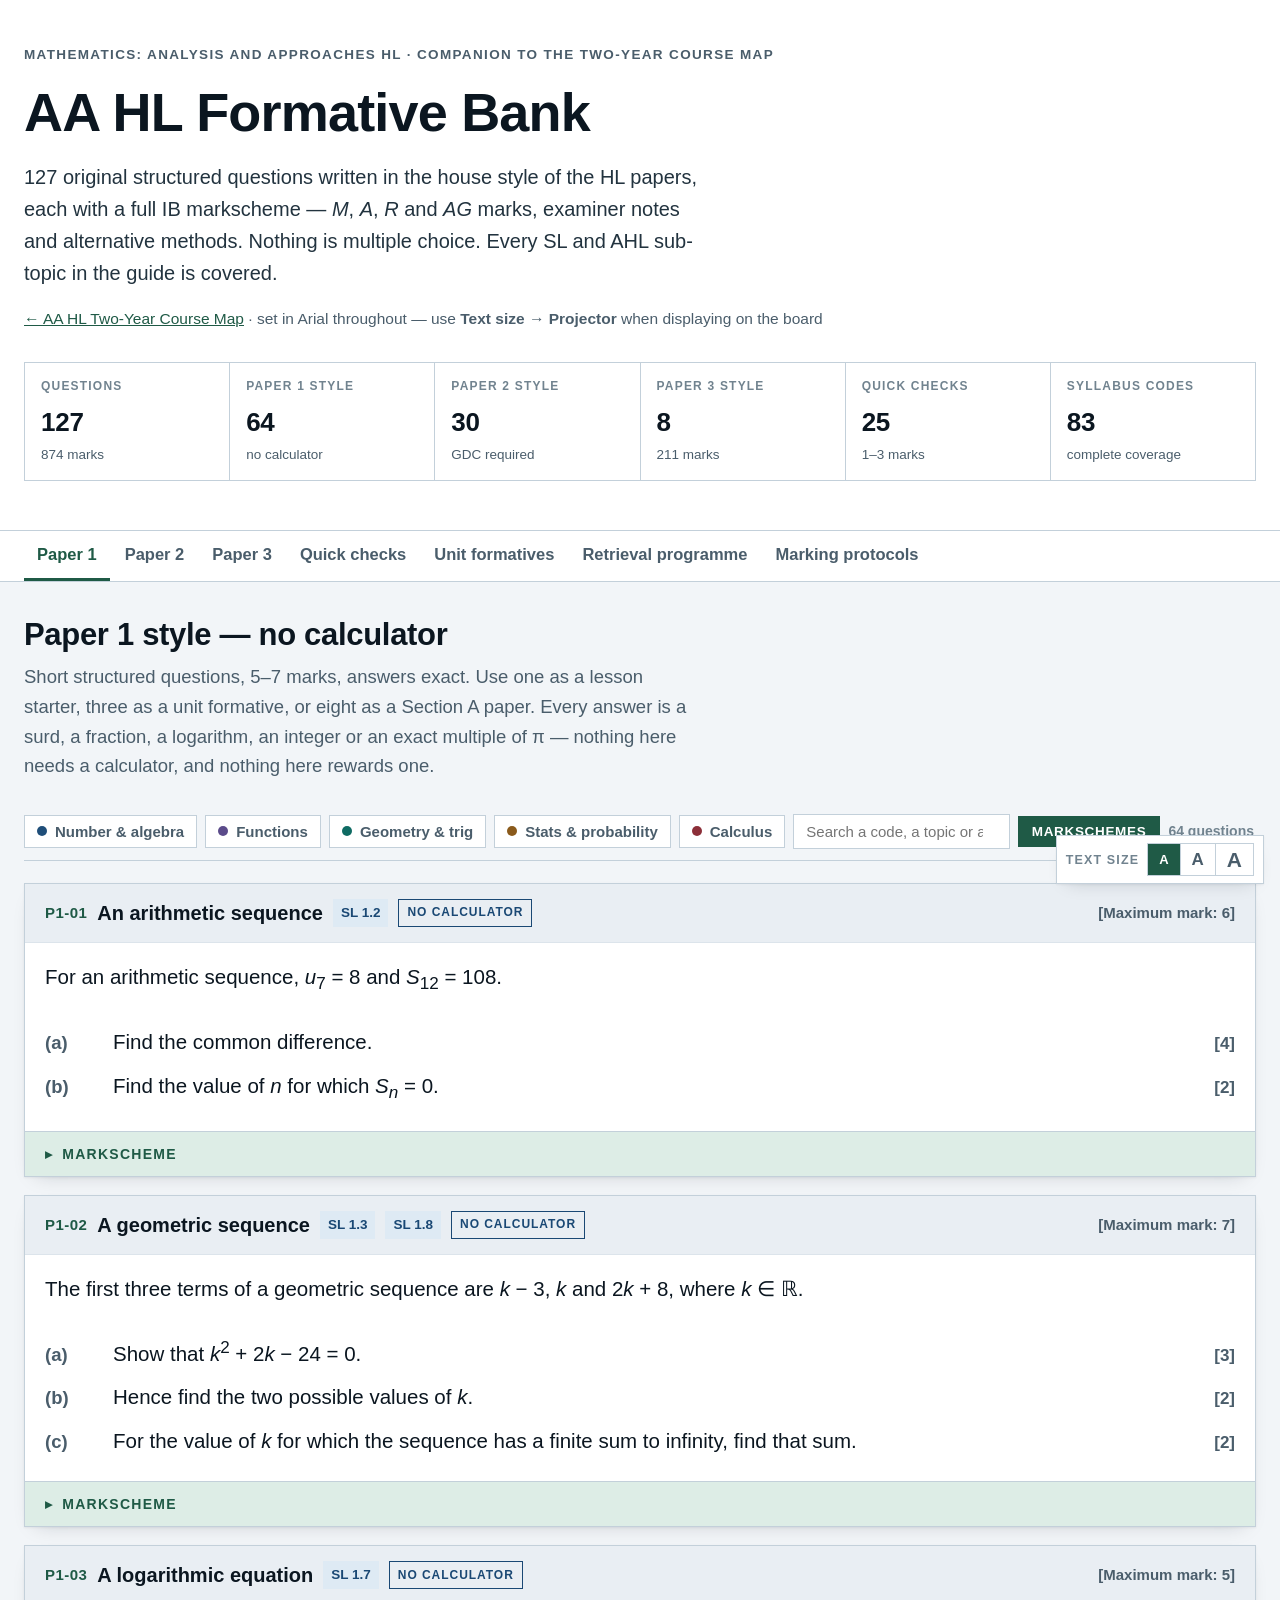
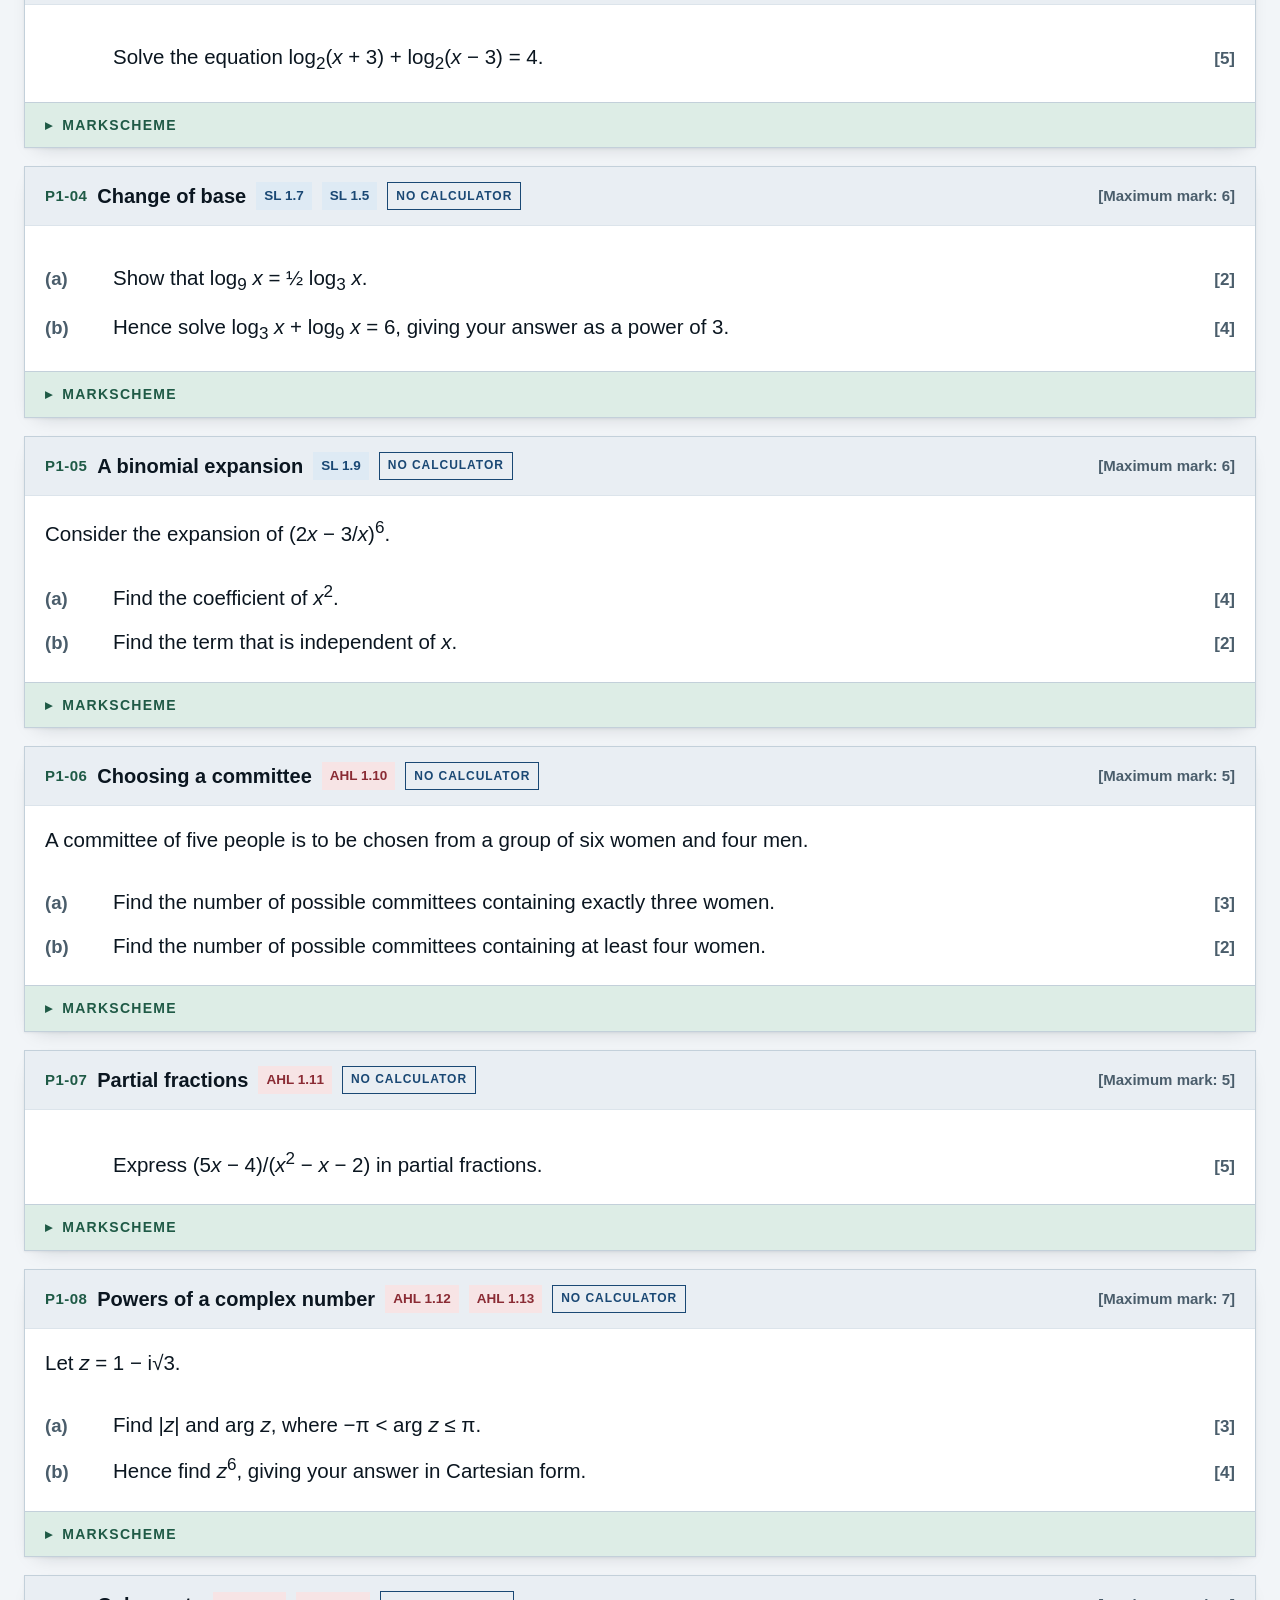
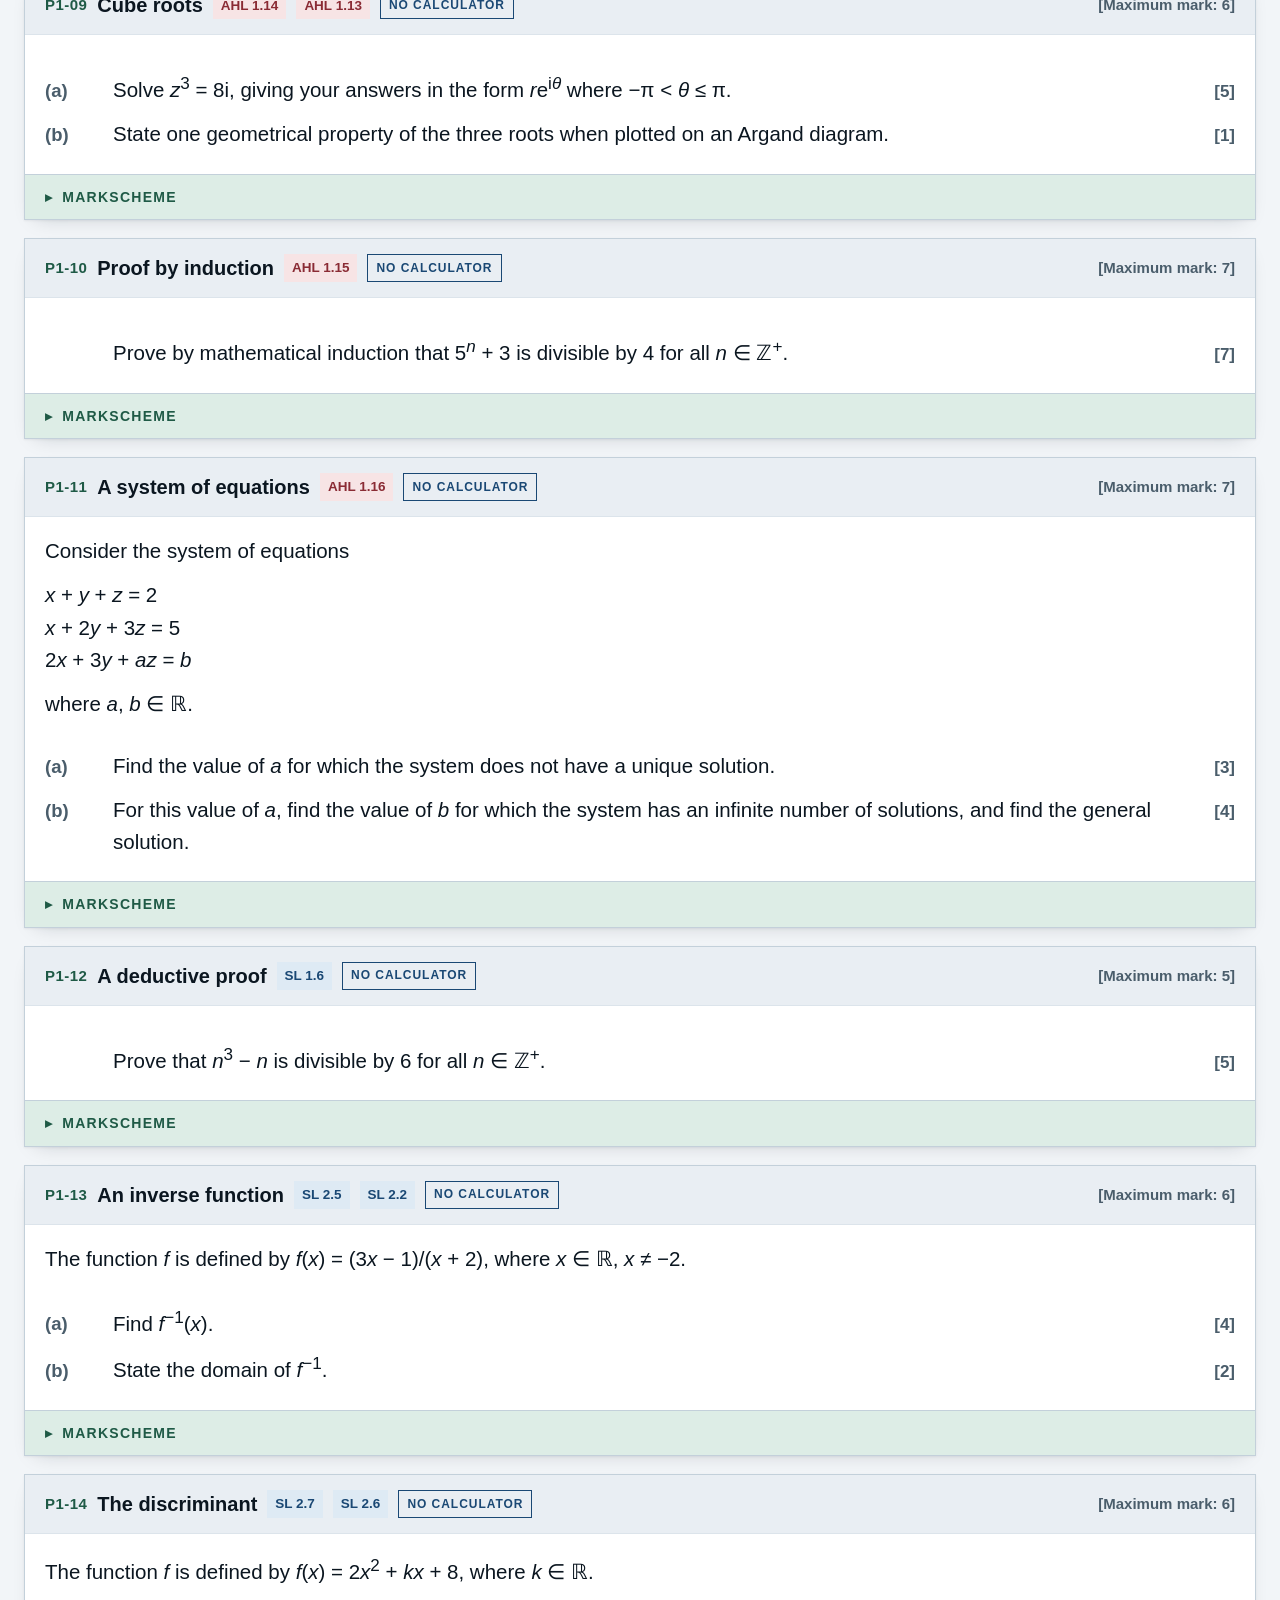
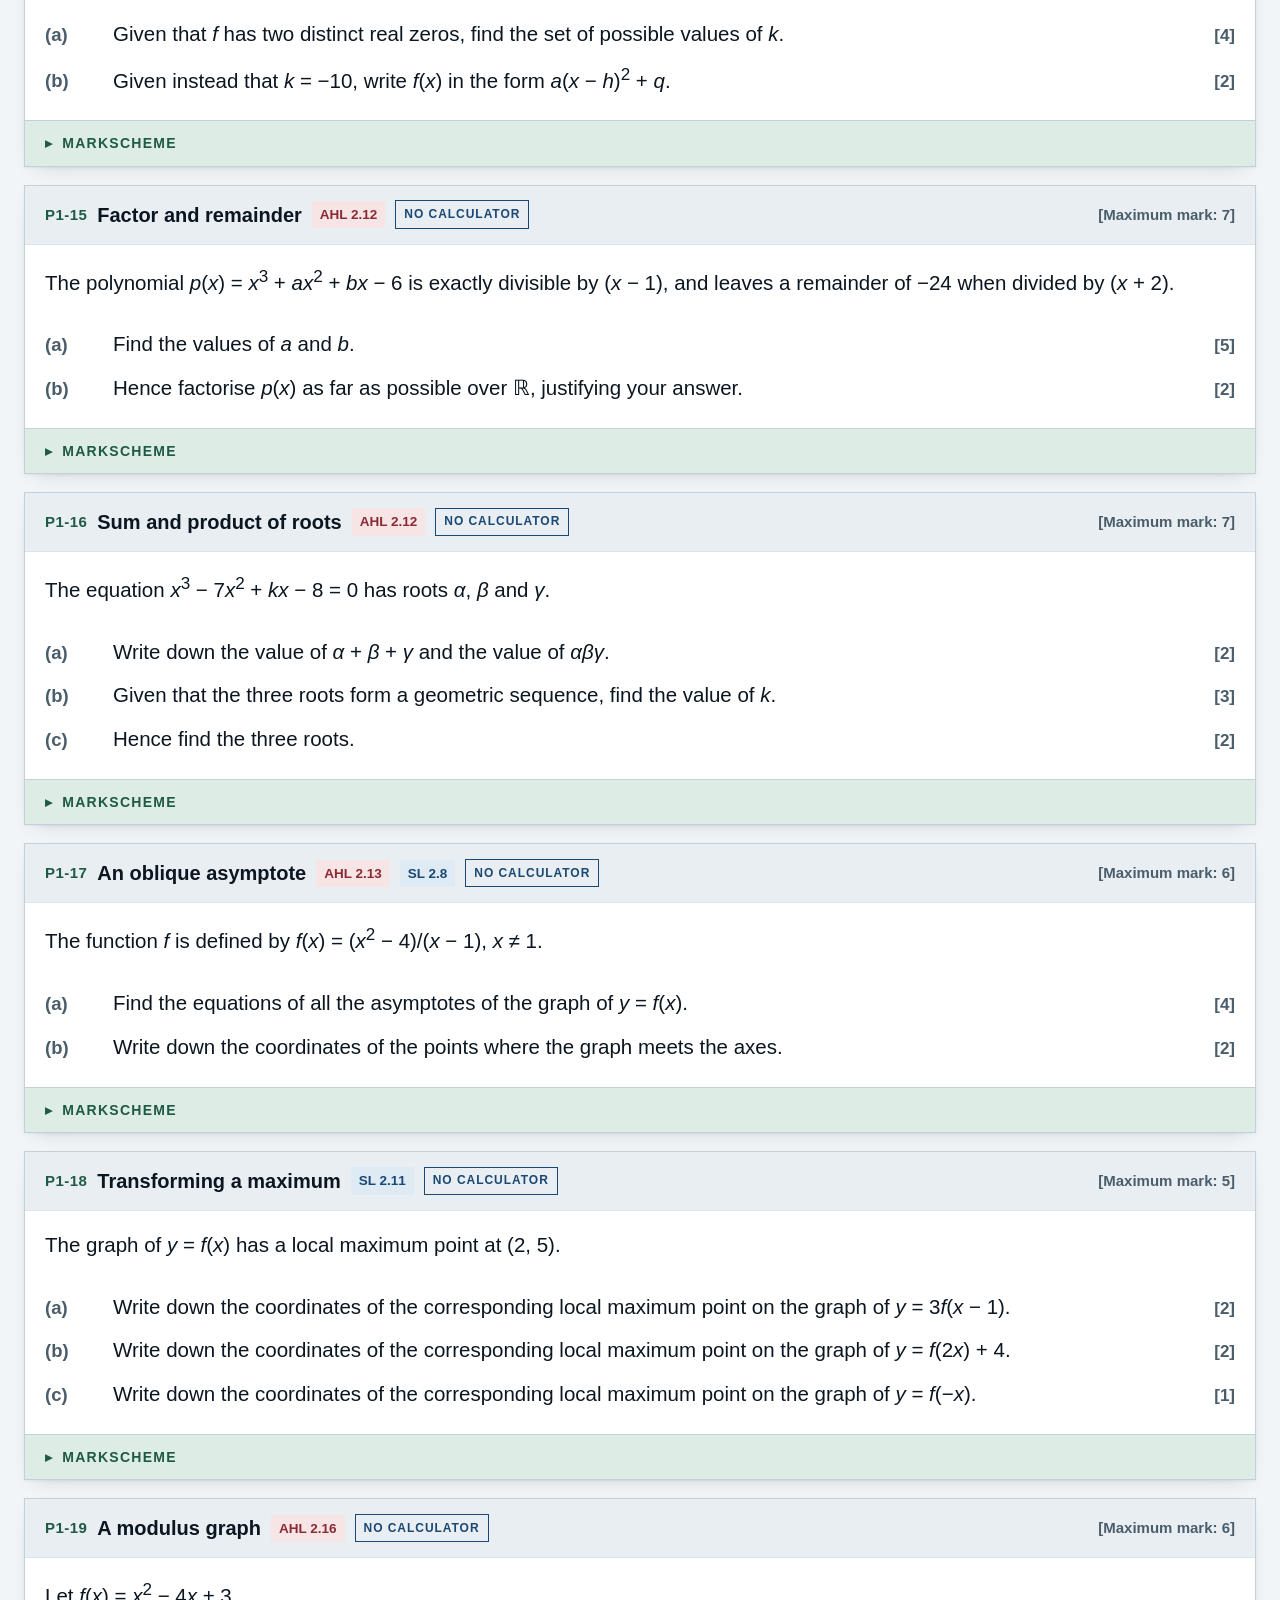
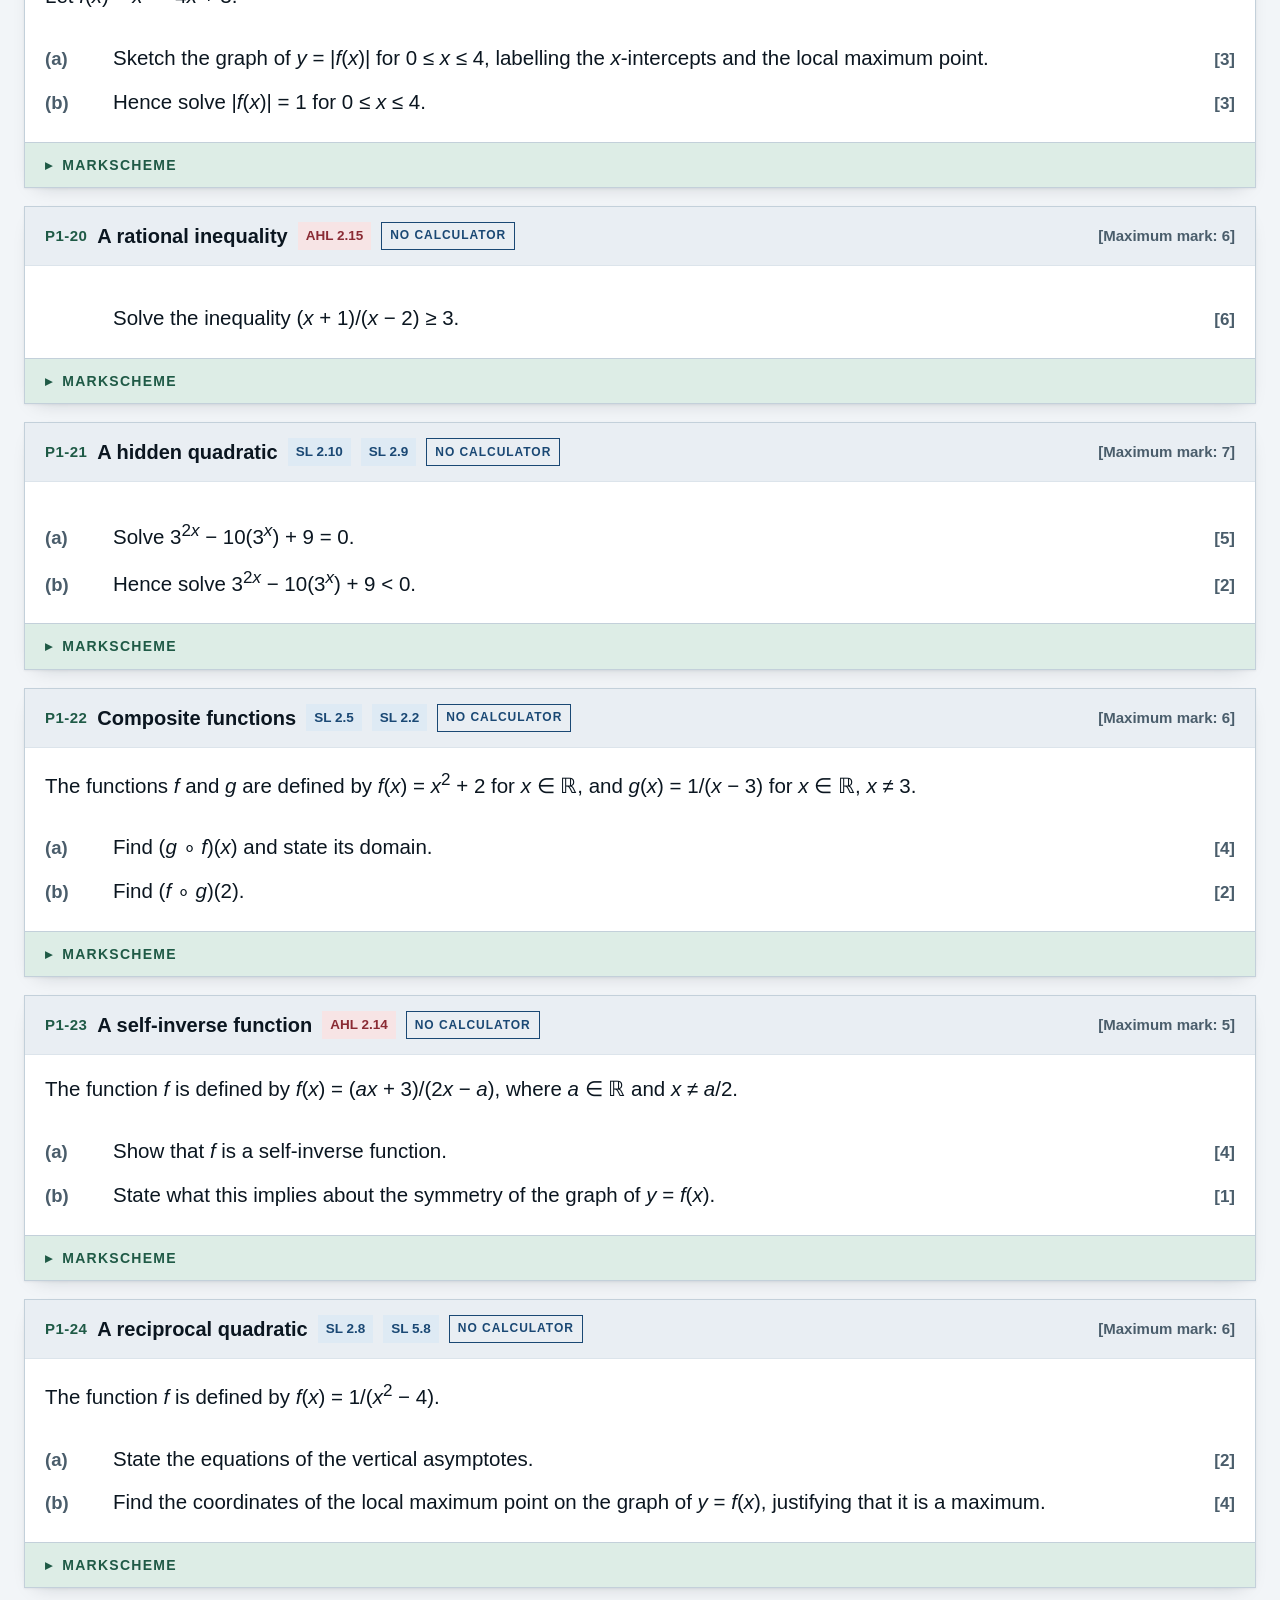
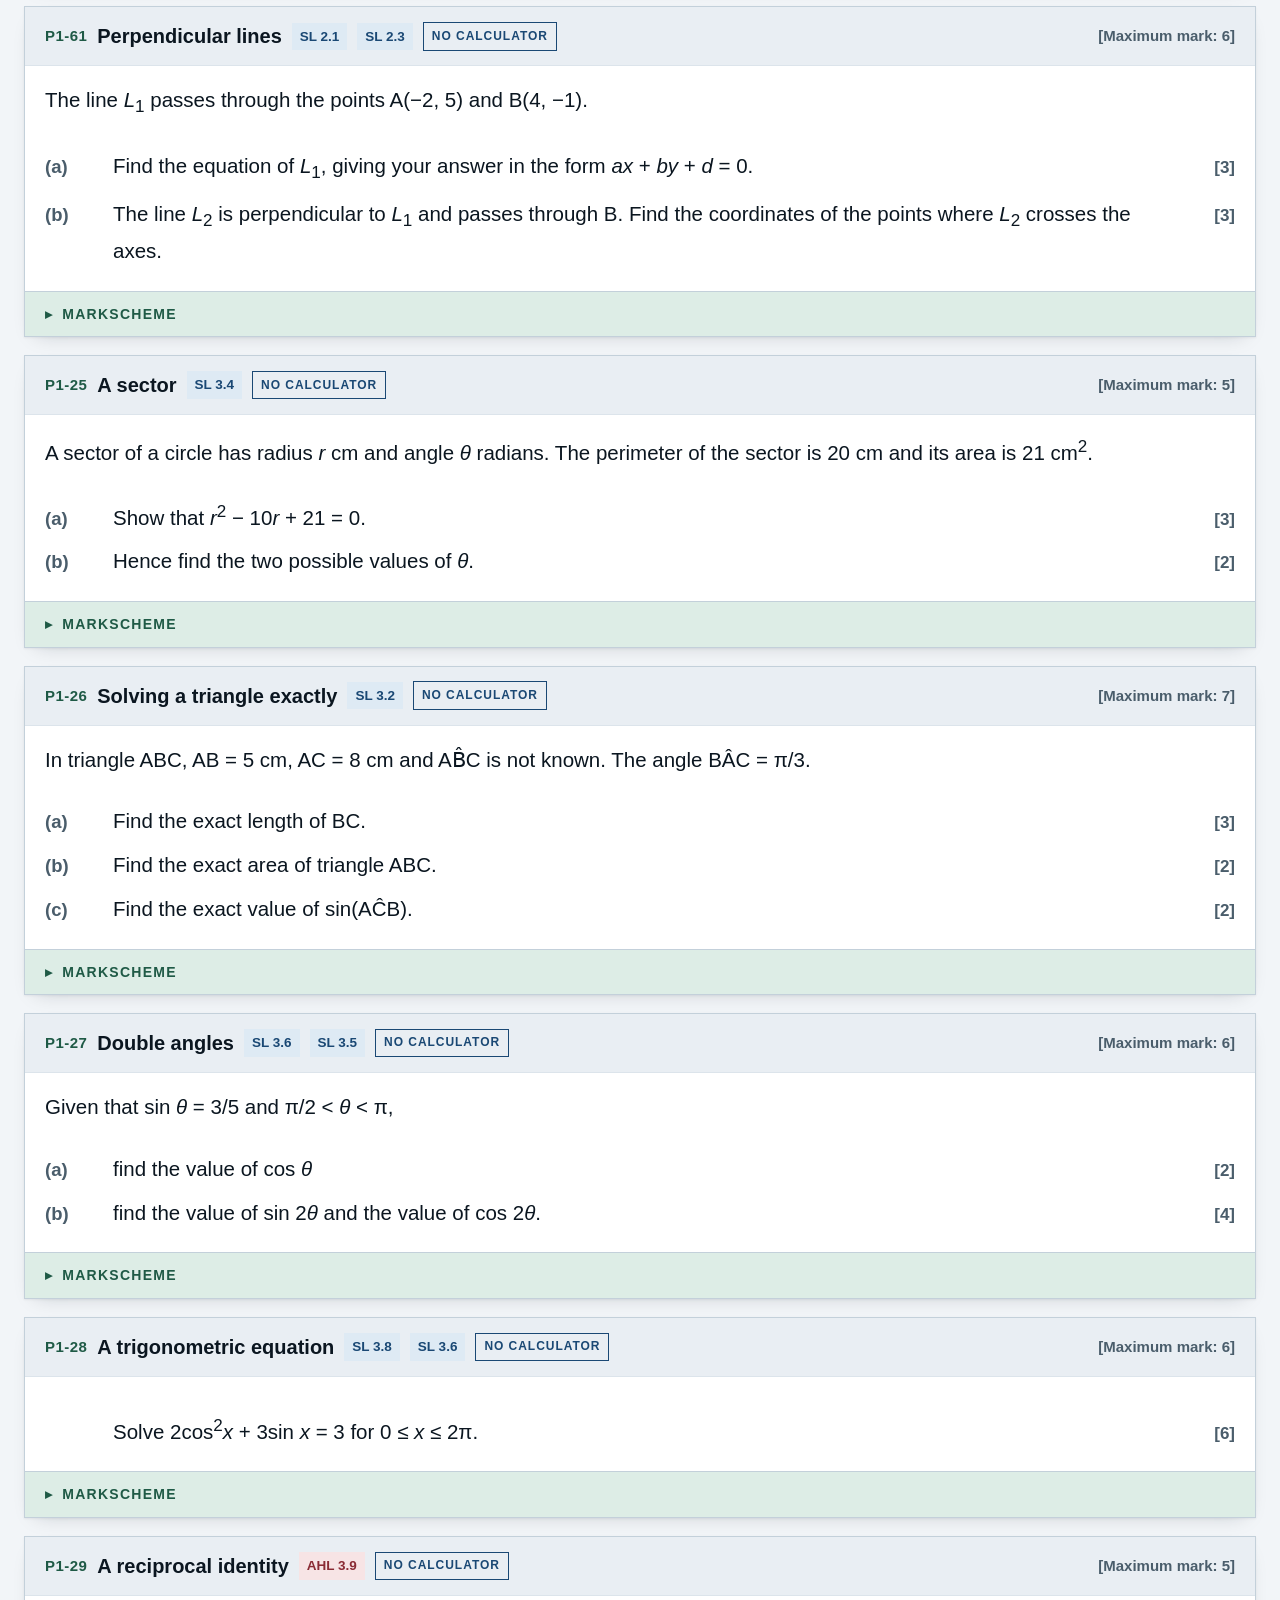
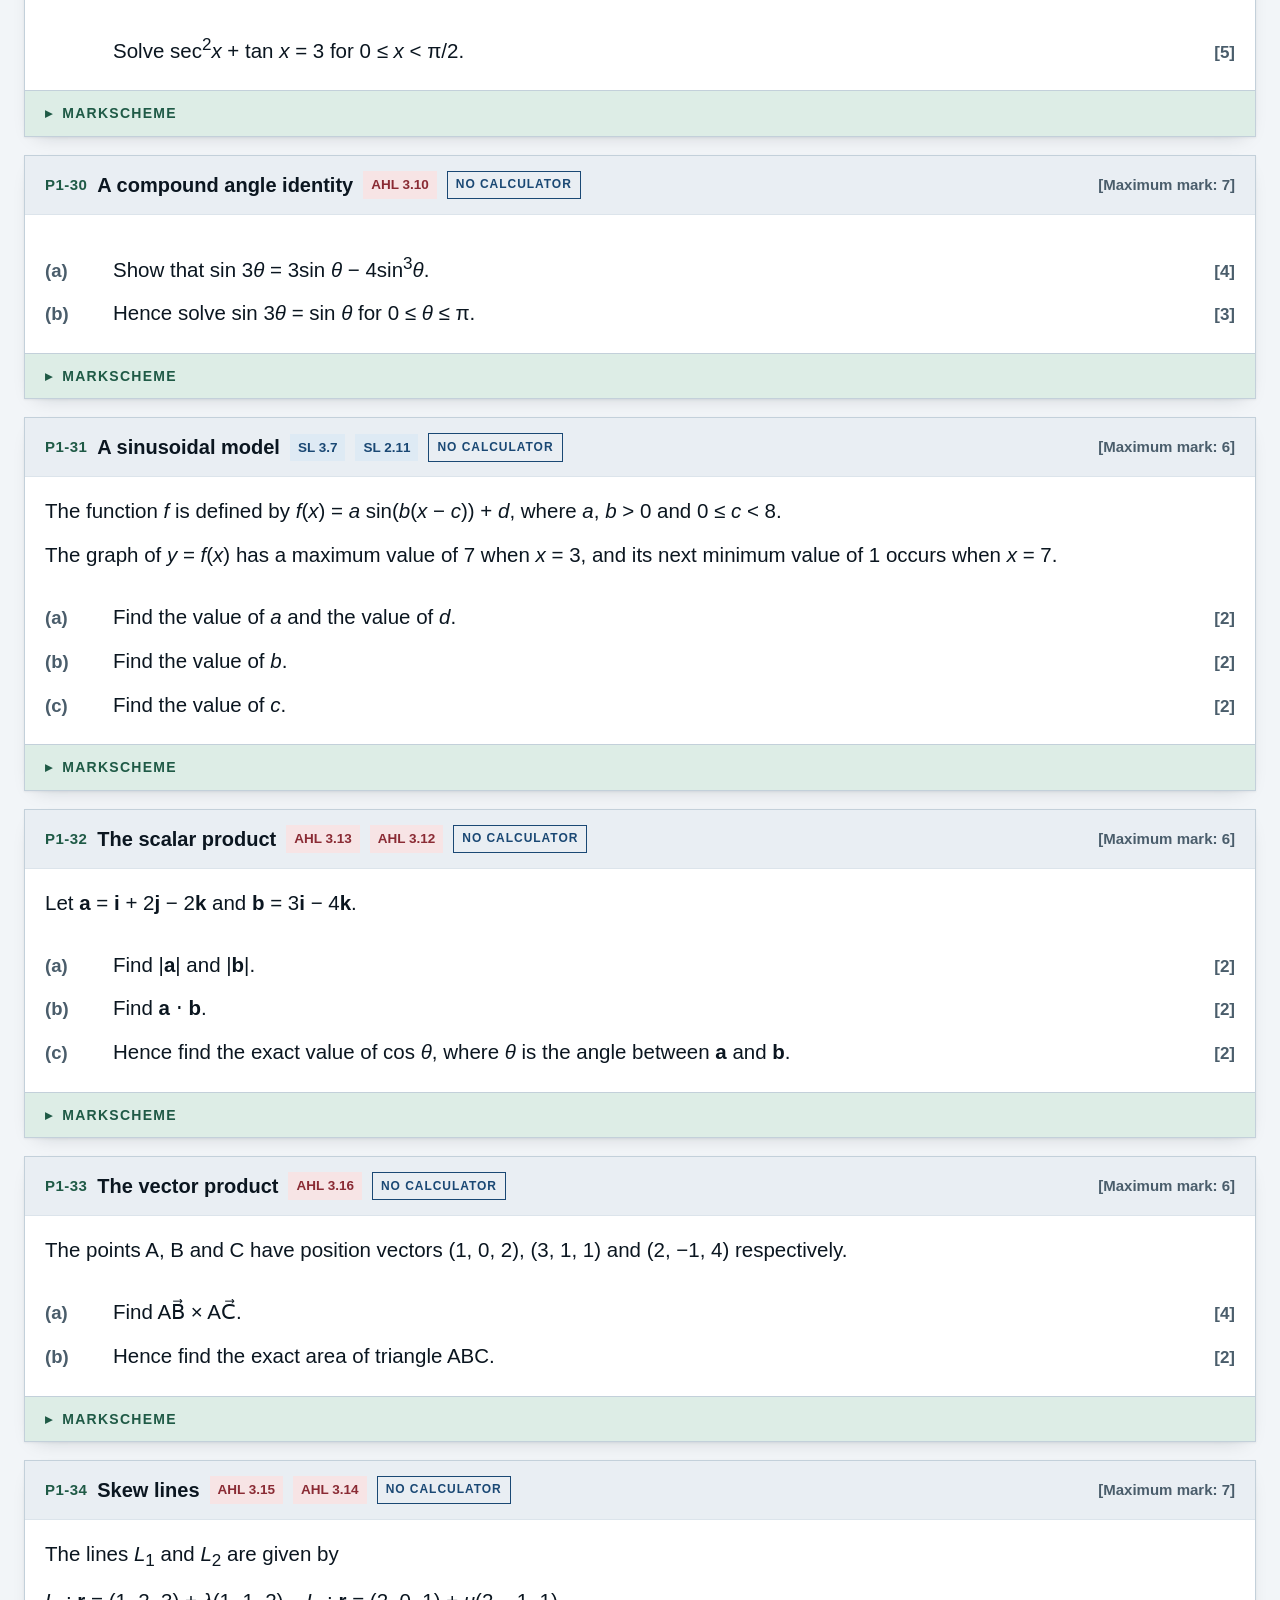
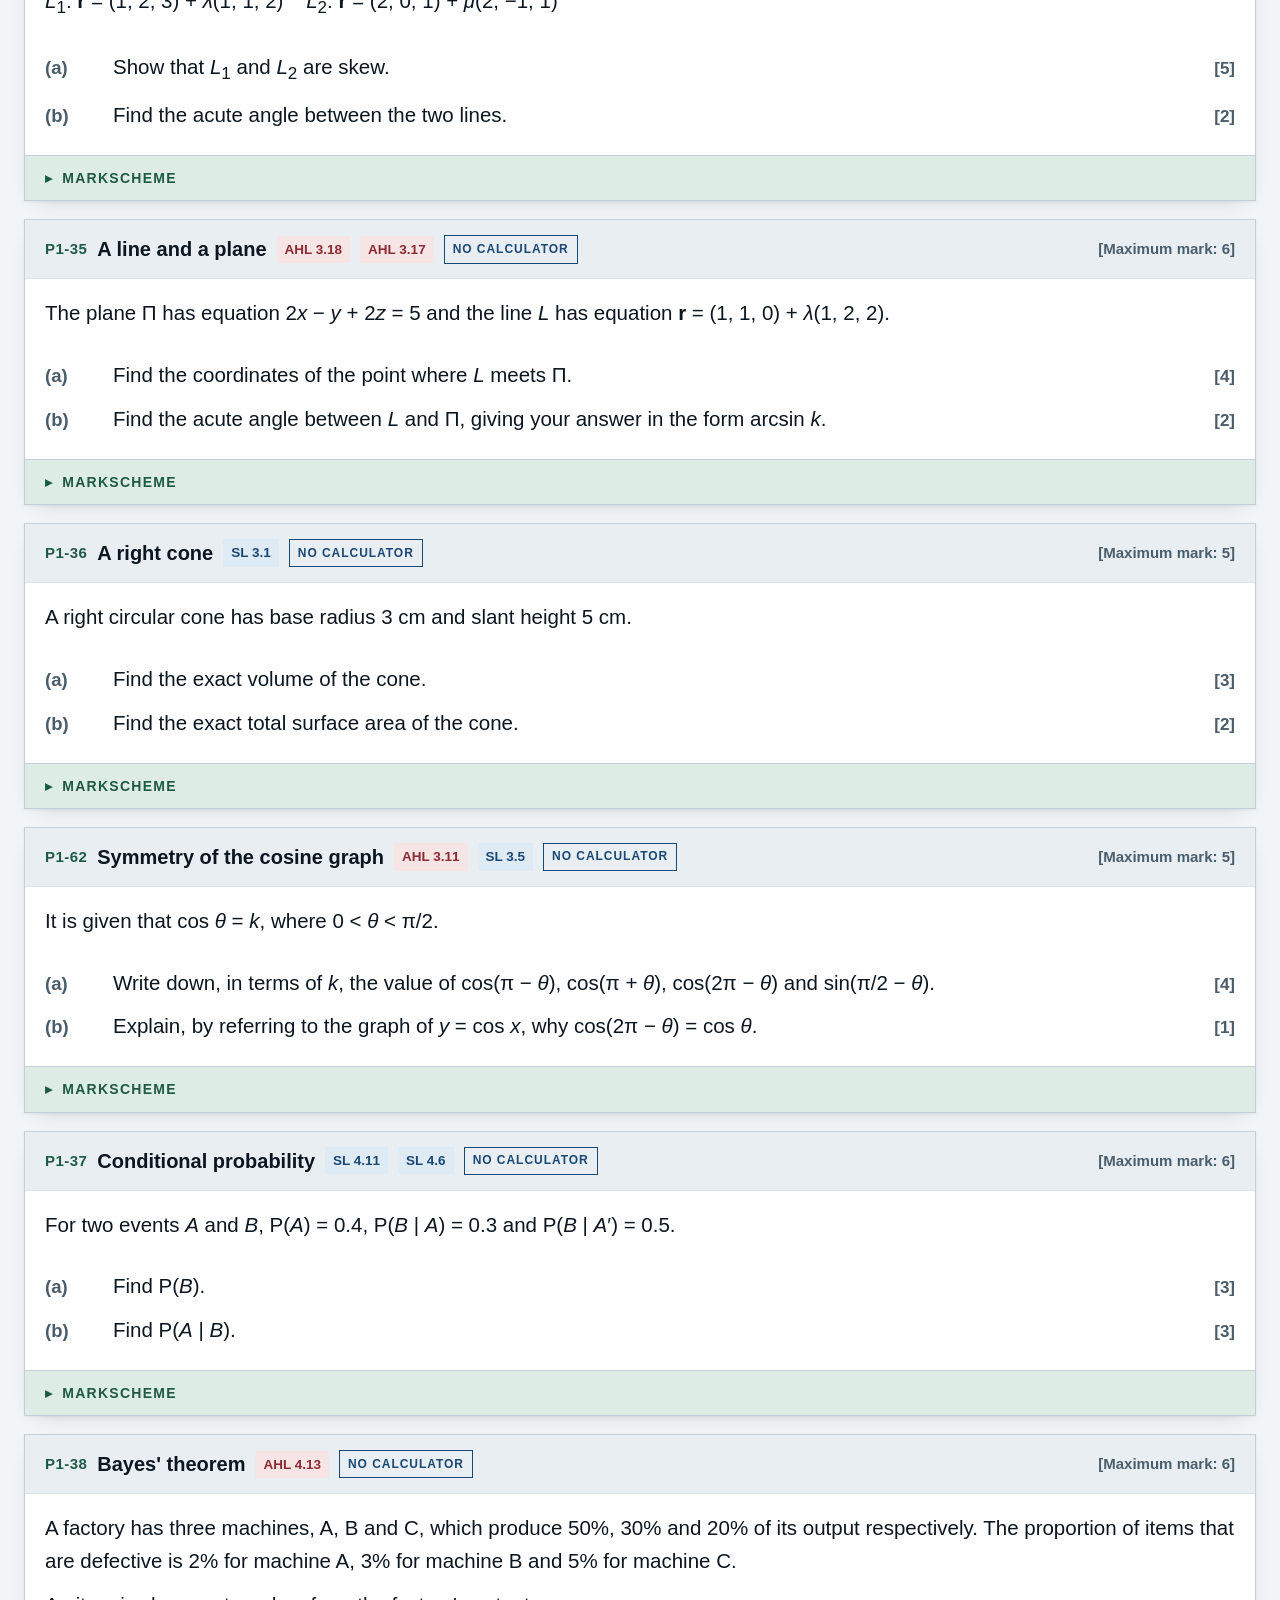
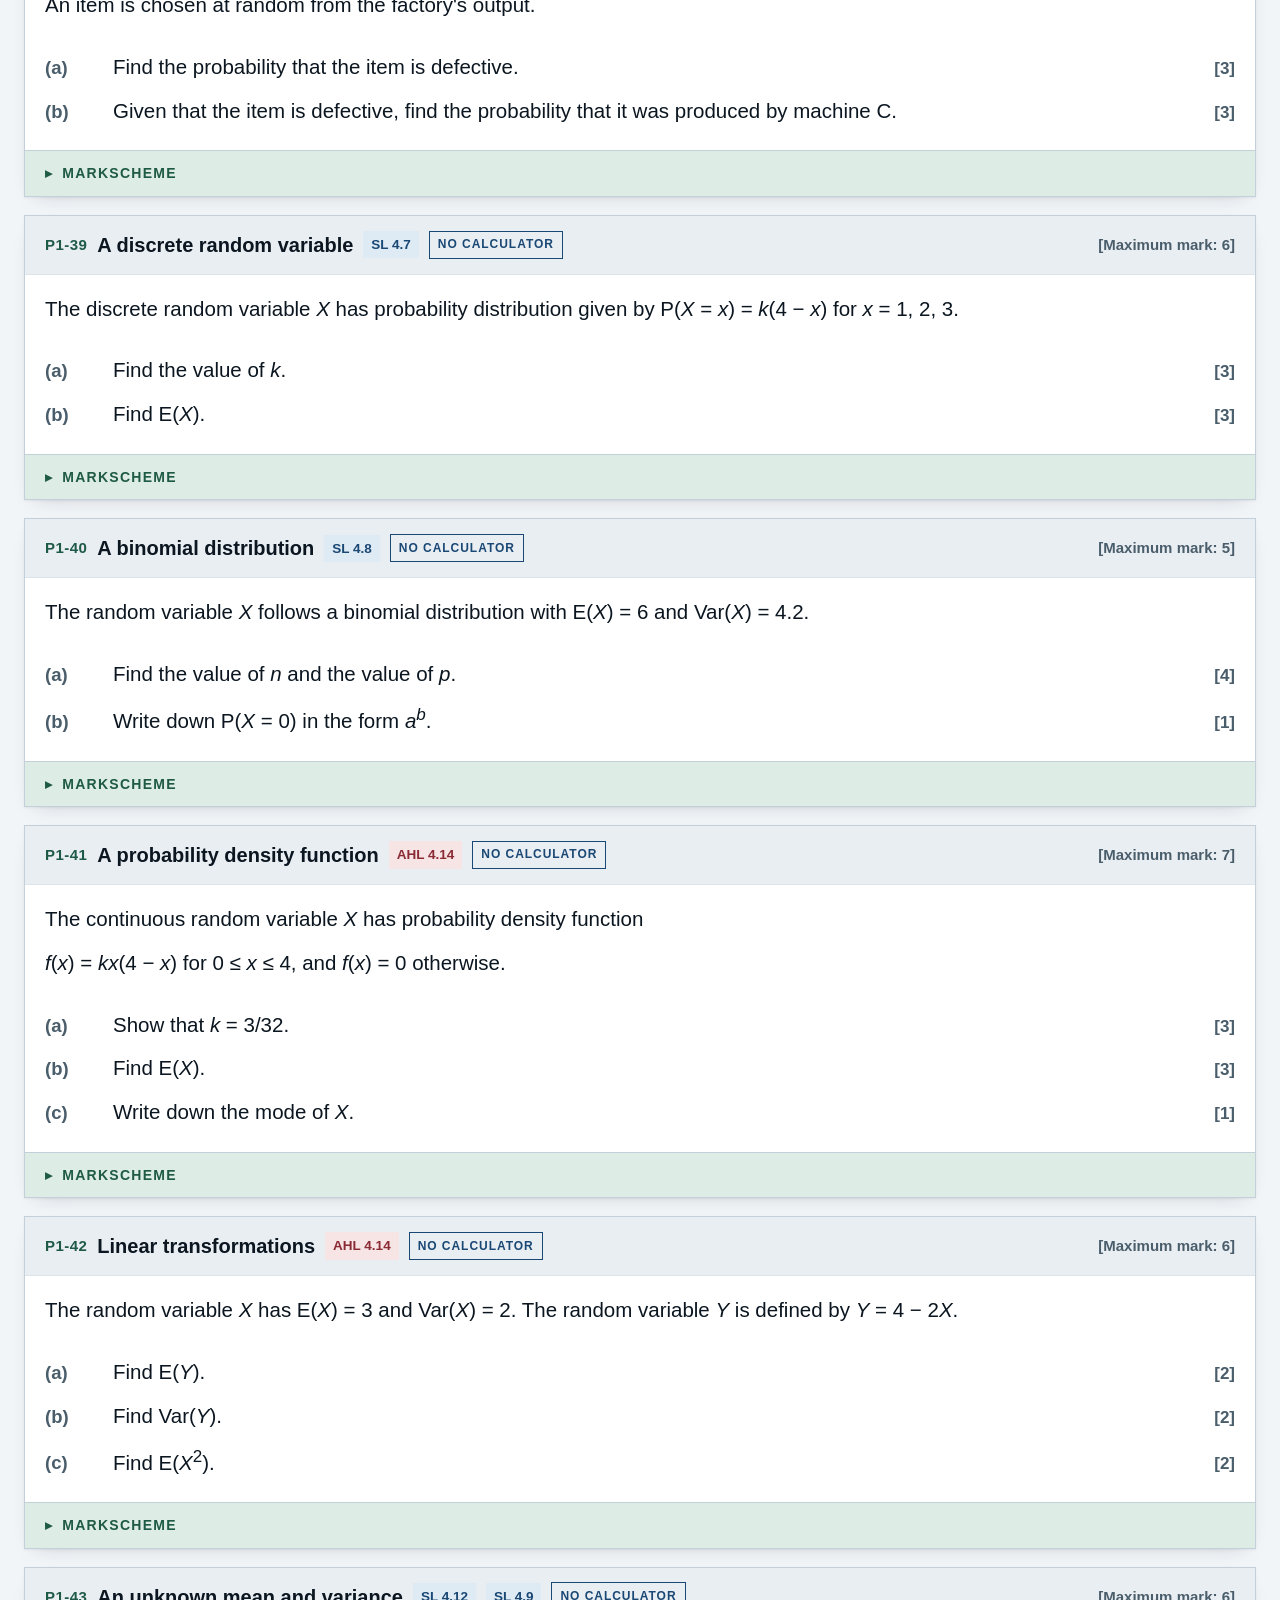
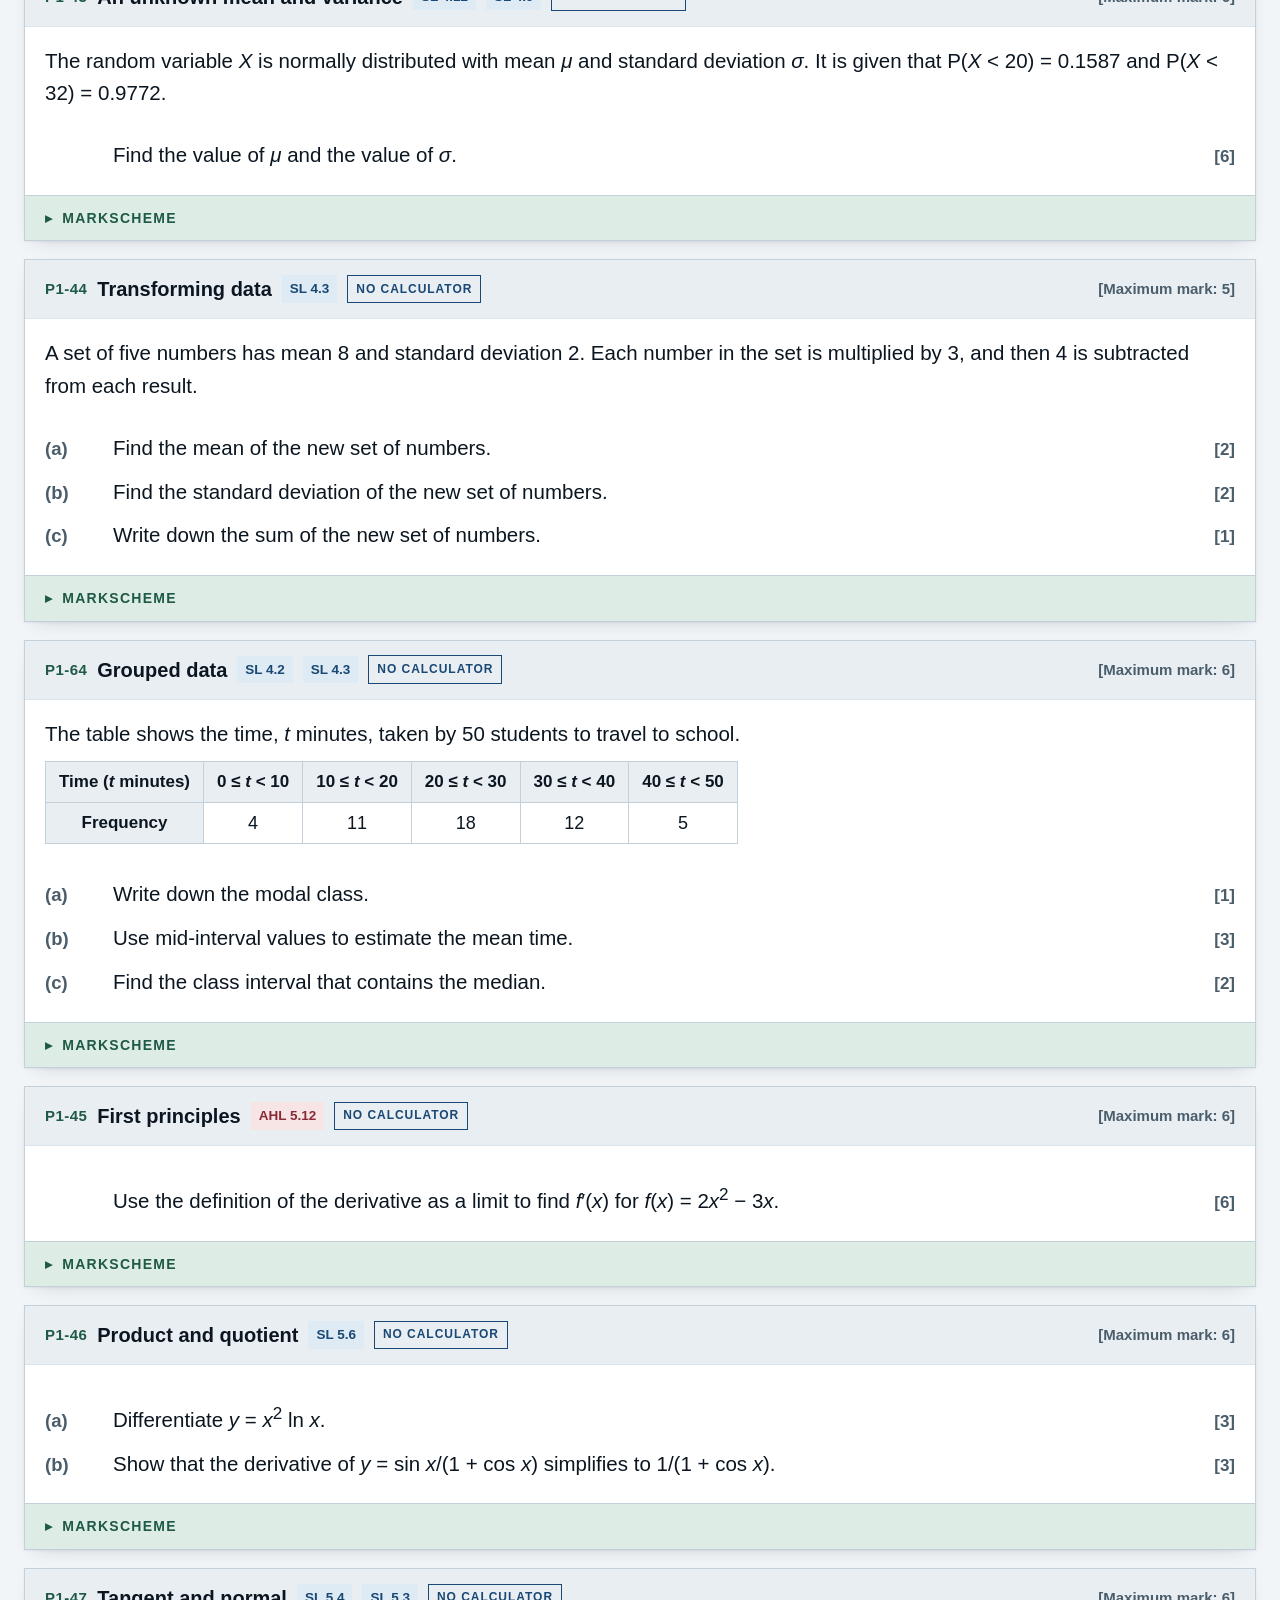
==== formative-bank/index.html @ 8e4b4414 "Replace homepage with AA HL course map; add formative bank The homepage is now the two-year AA HL sc" ====
<!doctype html>
<html lang="en">
<head>
<meta charset="utf-8">
<meta name="viewport" content="width=device-width,initial-scale=1">
<title>AA HL Formative Bank — MathBridge</title>
<meta name="description" content="127 original IB DP Mathematics: Analysis and Approaches HL questions in Paper 1, 2 and 3 style, each with a full markscheme, plus unit formatives, a retrieval programme and marking protocols.">
<meta name="robots" content="index, follow">
<link rel="canonical" href="https://jameswangjianbo-netizen.github.io/mathbridge-site/formative-bank/">
<meta property="og:type" content="website">
<meta property="og:site_name" content="MathBridge">
<meta property="og:title" content="AA HL Formative Bank — MathBridge">
<meta property="og:description" content="127 original IB DP Mathematics: Analysis and Approaches HL questions in Paper 1, 2 and 3 style, each with a full markscheme, plus unit formatives, a retrieval programme and marking protocols.">
<meta property="og:url" content="https://jameswangjianbo-netizen.github.io/mathbridge-site/formative-bank/">
<meta name="twitter:card" content="summary">
<link rel="icon" href="data:image/svg+xml,%3Csvg xmlns='http://www.w3.org/2000/svg' viewBox='0 0 40 40'%3E%3Crect width='40' height='40' rx='8' fill='%231F4E79'/%3E%3Ctext x='20' y='27' font-family='Georgia' font-size='18' fill='white' text-anchor='middle'%3E%E2%88%AB%3C/text%3E%3C/svg%3E">
<link rel="stylesheet" href="https://fonts.googleapis.com/css2?family=Source+Serif+4:ital,opsz,wght@0,8..60,400;0,8..60,600;0,8..60,700;1,8..60,400;1,8..60,600&family=IBM+Plex+Sans:ital,wght@0,400;0,500;0,600;1,400&family=IBM+Plex+Mono:ital,wght@0,400;0,500;0,600;1,600&display=swap">

<style>
:root{
  --scale:1;
  --paper:#F2F5F8; --surface:#FFFFFF; --surface-2:#E9EEF3; --surface-3:#DDE5EC;
  --ink:#0B1620; --ink-2:#22333F; --muted:#4A5D6B; --faint:#71838F;
  --rule:#C3D0DA; --rule-soft:#DCE4EB;
  --accent:#1F5A46; --accent-soft:#DDEDE6;
  --ox:#8A2B34; --ox-soft:#F7E4E5;
  --blue:#1A4874; --blue-soft:#DEEAF4;
  --gold:#7D5A16; --gold-soft:#F7EEDA;
  --shadow:0 1px 2px rgba(11,22,32,.06), 0 8px 20px -12px rgba(11,22,32,.22);
  --ui:Arial, Helvetica, "Liberation Sans", sans-serif;
}
@media (prefers-color-scheme: dark){:root:not([data-theme="light"]){
  --paper:#0B1520; --surface:#132231; --surface-2:#1B2E40; --surface-3:#22394E;
  --ink:#F0F5FA; --ink-2:#D3DEE8; --muted:#9FB1C0; --faint:#7B8E9C;
  --rule:#2C4155; --rule-soft:#213445;
  --accent:#86CCB1; --accent-soft:#12352C;
  --ox:#EB959C; --ox-soft:#3E2024;
  --blue:#8CBEE7; --blue-soft:#17364F;
  --gold:#DDB56C; --gold-soft:#362A10;
  --shadow:0 1px 2px rgba(0,0,0,.4), 0 8px 22px -10px rgba(0,0,0,.65);
}}
:root[data-theme="dark"]{
  --paper:#0B1520; --surface:#132231; --surface-2:#1B2E40; --surface-3:#22394E;
  --ink:#F0F5FA; --ink-2:#D3DEE8; --muted:#9FB1C0; --faint:#7B8E9C;
  --rule:#2C4155; --rule-soft:#213445;
  --accent:#86CCB1; --accent-soft:#12352C;
  --ox:#EB959C; --ox-soft:#3E2024;
  --blue:#8CBEE7; --blue-soft:#17364F;
  --gold:#DDB56C; --gold-soft:#362A10;
  --shadow:0 1px 2px rgba(0,0,0,.4), 0 8px 22px -10px rgba(0,0,0,.65);
}
html{font-size:calc(10px * var(--scale))}
*{box-sizing:border-box}
body{margin:0;background:var(--paper);color:var(--ink);font-family:var(--ui);font-size:1.9rem;line-height:1.6;-webkit-font-smoothing:antialiased}
h1,h2,h3,h4{font-family:var(--ui);font-weight:700;text-wrap:balance;margin:0;line-height:1.22}
a{color:var(--accent)}
:focus-visible{outline:3px solid var(--accent);outline-offset:2px;border-radius:2px}
.wrap{max-width:1280px;margin:0 auto;padding:0 2.4rem}

.masthead{border-bottom:1px solid var(--rule);background:var(--surface)}
.masthead .wrap{padding:4.4rem 2.4rem 3rem}
.eyebrow{font-size:1.35rem;font-weight:700;letter-spacing:.1em;text-transform:uppercase;color:var(--muted);margin:0 0 1.4rem}
.masthead h1{font-size:clamp(3.4rem,5vw,5.4rem);letter-spacing:-.015em;max-width:20ch}
.standfirst{max-width:62ch;color:var(--ink-2);font-size:2rem;margin:1.6rem 0 0}
.byline{margin-top:1.8rem;font-size:1.55rem;color:var(--muted)}
.facts{display:grid;grid-template-columns:repeat(auto-fit,minmax(15rem,1fr));gap:1px;margin-top:3rem;background:var(--rule);border:1px solid var(--rule)}
.fact{background:var(--surface);padding:1.4rem 1.6rem}
.fact dt{font-size:1.2rem;font-weight:700;letter-spacing:.1em;text-transform:uppercase;color:var(--faint);margin:0}
.fact dd{margin:.6rem 0 0;font-size:2.6rem;font-weight:700;font-variant-numeric:tabular-nums;letter-spacing:-.01em}
.fact dd small{font-size:1.35rem;font-weight:400;color:var(--muted);display:block;letter-spacing:0}

.tabbar{position:sticky;top:0;z-index:40;background:var(--surface);border-bottom:1px solid var(--rule)}
.tabbar .wrap{display:flex;flex-wrap:wrap;gap:.2rem;align-items:center}
.tab{appearance:none;background:none;border:0;border-bottom:3px solid transparent;font-family:var(--ui);font-size:1.65rem;font-weight:600;color:var(--muted);padding:1.4rem 1.3rem;cursor:pointer;white-space:nowrap}
.tab:hover{color:var(--ink)}
.tab[aria-selected="true"]{color:var(--accent);border-bottom-color:var(--accent)}

/* text-size control */
.zoom{position:fixed;right:1.6rem;bottom:1.6rem;z-index:60;display:flex;align-items:center;gap:.8rem;
  background:var(--surface);border:1px solid var(--rule);box-shadow:var(--shadow);padding:.7rem .9rem;white-space:nowrap}
.zoom span{font-size:1.25rem;font-weight:700;letter-spacing:.09em;text-transform:uppercase;color:var(--faint)}
.zoom .zg{display:flex;border:1px solid var(--rule)}
.zoom button{appearance:none;cursor:pointer;background:var(--surface);border:0;border-right:1px solid var(--rule);color:var(--muted);font-family:var(--ui);font-weight:700;padding:.5rem 1.1rem;line-height:1}
.zoom button:last-child{border-right:0}
.zoom button[aria-pressed="true"]{background:var(--accent);color:#fff}
:root[data-theme="dark"] .zoom button[aria-pressed="true"]{color:#0B1520}
@media (prefers-color-scheme:dark){:root:not([data-theme="light"]) .zoom button[aria-pressed="true"]{color:#0B1520}}
.zoom button:nth-child(1){font-size:1.3rem}
.zoom button:nth-child(2){font-size:1.7rem}
.zoom button:nth-child(3){font-size:2.1rem}

.panel{display:none;padding:3.4rem 0 8rem}
.panel.on{display:block}
.section-head{margin:0 0 2rem}
.section-head h2{font-size:3.1rem;letter-spacing:-.01em}
.section-head p{color:var(--muted);max-width:66ch;margin:.9rem 0 0;font-size:1.85rem}

.controls{position:sticky;top:5.4rem;z-index:30;background:var(--paper);border-bottom:1px solid var(--rule);padding:1.3rem 0 1.1rem;margin-bottom:2.2rem}
.controls .row{display:flex;flex-wrap:wrap;gap:.8rem;align-items:center;padding-right:.2rem}
.chipf{appearance:none;cursor:pointer;background:var(--surface);border:1px solid var(--rule);padding:.7rem 1.2rem;font-family:var(--ui);font-size:1.5rem;font-weight:600;color:var(--muted);display:inline-flex;gap:.8rem;align-items:center}
.chipf .dot{width:1rem;height:1rem;border-radius:50%;flex:none}
.chipf[aria-pressed="true"]{color:var(--ink);border-color:currentColor;background:var(--surface-2)}
.btn{appearance:none;cursor:pointer;background:var(--surface);border:1px solid var(--rule);padding:.7rem 1.3rem;font-family:var(--ui);font-size:1.35rem;font-weight:700;letter-spacing:.05em;text-transform:uppercase;color:var(--muted)}
.btn[aria-pressed="true"]{background:var(--accent);border-color:var(--accent);color:#fff}
:root[data-theme="dark"] .btn[aria-pressed="true"]{color:#0B1520}
@media (prefers-color-scheme:dark){:root:not([data-theme="light"]) .btn[aria-pressed="true"]{color:#0B1520}}
.search{flex:1 1 18rem;min-width:12rem;border:1px solid var(--rule);background:var(--surface);padding:.8rem 1.2rem;font-family:var(--ui);font-size:1.5rem;color:var(--ink)}
.count{font-size:1.4rem;font-weight:600;color:var(--faint);flex:none;white-space:nowrap}

/* ---------- ITEM ---------- */
.items{display:flex;flex-direction:column;gap:1.8rem}
.item{background:var(--surface);border:1px solid var(--rule);box-shadow:var(--shadow)}
.item > header{display:flex;flex-wrap:wrap;gap:1rem;align-items:center;padding:1.3rem 2rem;border-bottom:1px solid var(--rule-soft);background:var(--surface-2)}
.iid{font-size:1.5rem;font-weight:700;color:var(--accent);letter-spacing:.03em}
.ititle{font-size:2rem;font-weight:700}
.code{font-size:1.35rem;font-weight:700;padding:.3rem .8rem;background:var(--blue-soft);color:var(--blue);white-space:nowrap}
.code.ahl{background:var(--ox-soft);color:var(--ox)}
.badge{font-size:1.2rem;font-weight:700;letter-spacing:.08em;text-transform:uppercase;padding:.35rem .8rem;border:1px solid currentColor;color:var(--muted);white-space:nowrap}
.badge.gdc{color:var(--gold)} .badge.nogdc{color:var(--blue)}
.imax{margin-left:auto;font-size:1.5rem;font-weight:600;color:var(--muted);white-space:nowrap}

.qbody{padding:1.8rem 2rem .6rem}
.qbody p{margin:0 0 1.1rem;color:var(--ink);font-size:2.05rem;line-height:1.6}
.qbody table{border-collapse:collapse;margin:1rem 0 1.6rem;font-size:1.8rem}
.qbody th,.qbody td{border:1px solid var(--rule);padding:.6rem 1.3rem;text-align:center;font-variant-numeric:tabular-nums}
.qbody th{background:var(--surface-2);font-weight:700;font-size:1.7rem}
.qwrap{overflow-x:auto}

.parts{list-style:none;margin:.6rem 0 0;padding:0 2rem 1.8rem}
.parts li{display:grid;grid-template-columns:5.6rem 1fr 5rem;gap:1.2rem;padding:.6rem 0;align-items:baseline}
.pl{font-size:1.85rem;font-weight:700;color:var(--muted)}
.pq{color:var(--ink);font-size:2.05rem;line-height:1.55}
.pm{font-size:1.7rem;font-weight:600;color:var(--muted);text-align:right}

/* ---------- MARKSCHEME ---------- */
.ms{border-top:1px solid var(--rule)}
.ms > summary{cursor:pointer;list-style:none;padding:1.1rem 2rem;font-size:1.4rem;font-weight:700;letter-spacing:.09em;text-transform:uppercase;color:var(--accent);background:var(--accent-soft);display:flex;gap:.9rem;align-items:center}
.ms > summary::-webkit-details-marker{display:none}
.ms > summary::before{content:"\25B8";display:inline-block;transition:transform .15s}
.ms[open] > summary::before{transform:rotate(90deg)}
@media (prefers-reduced-motion:reduce){.ms > summary::before{transition:none}}
.msbody{padding:1.6rem 2rem 1.8rem;font-size:1.9rem}
.mspart{display:grid;grid-template-columns:5.6rem 1fr;gap:1.2rem;padding:0 0 1.4rem}
.mspl{font-size:1.85rem;font-weight:700;color:var(--muted);padding-top:.2rem}
.msline{display:flex;gap:1.6rem;align-items:baseline;padding:.3rem 0}
.msline > span:first-child{flex:1;color:var(--ink-2);font-size:1.9rem;line-height:1.55}
.msc{font-size:1.65rem;font-weight:700;font-style:italic;color:var(--ink);white-space:nowrap;min-width:6rem;text-align:right}
.msnote{margin:1rem 0 .5rem;padding:1rem 1.3rem;border:1px solid var(--rule);background:var(--surface-2);font-size:1.75rem;color:var(--ink-2);line-height:1.55}
.msnote b{font-style:italic}
.msalt{margin:1.2rem 0 .3rem;padding-left:1.3rem;border-left:3px solid var(--rule)}
.msalt .altt{font-size:1.4rem;font-weight:700;letter-spacing:.08em;text-transform:uppercase;color:var(--muted);margin-bottom:.5rem}
.mstot{text-align:right;font-size:1.5rem;font-weight:700;font-style:italic;color:var(--muted);margin-top:.6rem}
.msgrand{text-align:right;font-size:1.65rem;font-weight:700;font-style:italic;color:var(--ink);border-top:1px solid var(--rule-soft);padding-top:.9rem}
body.hide-ms .ms{display:none}

/* ---------- PROSE / TABLES ---------- */
.prose{max-width:74ch}
.prose p{color:var(--ink-2);margin:0 0 1.5rem;font-size:1.9rem}
.prose h3{font-size:2.4rem;margin:3.4rem 0 1.1rem}
.prose ul,.prose ol{margin:0 0 1.5rem;padding-left:2.4rem;color:var(--ink-2);font-size:1.9rem}
.prose li{margin-bottom:.7rem}
.tablewrap{overflow-x:auto;border:1px solid var(--rule);background:var(--surface);margin:0 0 2.4rem}
table.data{border-collapse:collapse;width:100%;min-width:60rem;font-size:1.75rem}
table.data th,table.data td{text-align:left;padding:1rem 1.4rem;border-bottom:1px solid var(--rule-soft);vertical-align:top}
table.data thead th{font-size:1.35rem;font-weight:700;letter-spacing:.09em;text-transform:uppercase;color:var(--muted);background:var(--surface-2);border-bottom:1px solid var(--rule)}
table.data tbody tr:last-child td{border-bottom:0}
td.num{font-variant-numeric:tabular-nums;white-space:nowrap;font-weight:600}
.cards{display:grid;grid-template-columns:repeat(auto-fit,minmax(28rem,1fr));gap:1.5rem;margin:0 0 2.8rem}
.card{background:var(--surface);border:1px solid var(--rule);border-top:4px solid var(--accent);padding:1.8rem 1.9rem}
.card h4{font-size:2rem;font-weight:700;margin:0 0 .7rem}
.card p{font-size:1.75rem;color:var(--ink-2);margin:0;line-height:1.55}
.card .k{font-size:1.25rem;font-weight:700;letter-spacing:.09em;text-transform:uppercase;color:var(--faint);display:block;margin-bottom:.9rem}
.note{border:1px solid var(--rule);border-left:4px solid var(--accent);background:var(--surface);padding:1.5rem 1.7rem;margin:0 0 2.4rem;font-size:1.8rem;color:var(--ink-2);line-height:1.55}
.note strong{color:var(--ink)}
footer.pagefoot{border-top:1px solid var(--rule);background:var(--surface);padding:2.8rem 0 4.4rem;font-size:1.55rem;color:var(--muted)}

@media (max-width:900px){
  .wrap{padding:0 1.6rem}
  .controls,.tabbar{position:static}
  .parts li{grid-template-columns:4.6rem 1fr}
  .pm{grid-column:2;text-align:left;color:var(--faint)}
  .mspart{grid-template-columns:1fr}
  .msline{flex-wrap:wrap}
}
@media print{
  .tabbar,.controls,.zoom{display:none}
  .panel{display:block !important}
  .item{break-inside:avoid;box-shadow:none}
  .ms{display:none}
  body{background:#fff}
  html{font-size:9.4px}
}
</style>
</head>
<body>

<header class="masthead">
  <div class="wrap">
    <p class="eyebrow">Mathematics: Analysis and Approaches HL &middot; Companion to the two-year course map</p>
    <h1>AA HL Formative Bank</h1>
    <p class="standfirst">127 original structured questions written in the house style of the HL papers, each with a full IB markscheme &mdash; <em>M</em>, <em>A</em>, <em>R</em> and <em>AG</em> marks, examiner notes and alternative methods. Nothing is multiple choice. Every SL and AHL sub-topic in the guide is covered.</p>
    <p class="byline"><a href="../">&larr; AA HL Two-Year Course Map</a> &middot; set in Arial throughout &mdash; use <strong>Text size &rarr; Projector</strong> when displaying on the board</p>
    <dl class="facts">
      <div class="fact"><dt>Questions</dt><dd>127<small>874 marks</small></dd></div>
      <div class="fact"><dt>Paper 1 style</dt><dd>64<small>no calculator</small></dd></div>
      <div class="fact"><dt>Paper 2 style</dt><dd>30<small>GDC required</small></dd></div>
      <div class="fact"><dt>Paper 3 style</dt><dd>8<small>211 marks</small></dd></div>
      <div class="fact"><dt>Quick checks</dt><dd>25<small>1&ndash;3 marks</small></dd></div>
      <div class="fact"><dt>Syllabus codes</dt><dd>83<small>complete coverage</small></dd></div>
    </dl>
  </div>
</header>

<nav class="tabbar">
  <div class="wrap" role="tablist">
    <button class="tab" role="tab" aria-selected="true" data-panel="p1">Paper 1</button>
    <button class="tab" role="tab" aria-selected="false" data-panel="p2">Paper 2</button>
    <button class="tab" role="tab" aria-selected="false" data-panel="p3">Paper 3</button>
    <button class="tab" role="tab" aria-selected="false" data-panel="qc">Quick checks</button>
    <button class="tab" role="tab" aria-selected="false" data-panel="unit">Unit formatives</button>
    <button class="tab" role="tab" aria-selected="false" data-panel="retrieval">Retrieval programme</button>
    <button class="tab" role="tab" aria-selected="false" data-panel="proto">Marking protocols</button>
  </div>
</nav>

<div class="zoom"><span>Text size</span><div class="zg" role="group" aria-label="Text size"><button data-scale="1" aria-pressed="true" title="Normal">A</button><button data-scale="1.22" aria-pressed="false" title="Large">A</button><button data-scale="1.5" aria-pressed="false" title="Projector">A</button></div></div>

<main class="wrap">
  <section class="panel on" id="p-p1">
    <div class="section-head"><h2>Paper 1 style &mdash; no calculator</h2>
      <p>Short structured questions, 5&ndash;7 marks, answers exact. Use one as a lesson starter, three as a unit formative, or eight as a Section A paper. Every answer is a surd, a fraction, a logarithm, an integer or an exact multiple of π &mdash; nothing here needs a calculator, and nothing here rewards one.</p></div>
    <div class="controls"><div class="row" id="ctl-p1"></div></div>
    <div class="items" id="list-p1"></div>
  </section>

  <section class="panel" id="p-p2">
    <div class="section-head"><h2>Paper 2 style &mdash; technology required</h2>
      <p>Applied contexts where the GDC is genuinely needed, not merely permitted. Answers to three significant figures, with the fuller value given in the markscheme so you can see whether a student rounded too early.</p></div>
    <div class="controls"><div class="row" id="ctl-p2"></div></div>
    <div class="items" id="list-p2"></div>
  </section>

  <section class="panel" id="p-p3">
    <div class="section-head"><h2>Paper 3 style &mdash; extended investigations</h2>
      <p>Eight complete Paper 3 questions of 22&ndash;28 marks, each developing one theme from concrete cases through a conjecture to a general result, and closing on a proof or an interpretation. They pair into four practice papers. Later parts restate any result they depend on, so a student who is stuck can still continue.</p></div>
    <div class="controls"><div class="row" id="ctl-p3"></div></div>
    <div class="items" id="list-p3"></div>
  </section>

  <section class="panel" id="p-qc">
    <div class="section-head"><h2>Quick checks &mdash; 1 to 3 marks</h2>
      <p>The last four minutes of a lesson, marked in one line. These replace the old exit tickets: same diagnostic purpose, but now written as marked questions so students practise earning <em>R</em> marks, which is where most reasoning marks are lost.</p></div>
    <div class="controls"><div class="row" id="ctl-qc"></div></div>
    <div class="items" id="list-qc"></div>
  </section>

  <section class="panel" id="p-unit"></section>
  <section class="panel" id="p-retrieval"></section>
  <section class="panel" id="p-proto"></section>
</main>

<footer class="pagefoot"><div class="wrap">
All questions are original, written in the style of the current HL papers and marked using the conventions of the published markschemes. Syllabus references follow the guide for first assessment 2021, updated November 2024. Companion to the <a href="../">AA HL Two-Year Course Map</a>.
</div></footer>

<script>
const ITEMS = [{"id":"P1-01","paper":1,"topic":1,"codes":["SL 1.2"],"max":6,"title":"An arithmetic sequence","context":"<p>For an arithmetic sequence, <em>u</em><sub>7</sub> = 8 and <em>S</em><sub>12</sub> = 108.</p>","parts":[{"l":"(a)","q":"Find the common difference.","m":4},{"l":"(b)","q":"Find the value of <em>n</em> for which <em>S</em><sub><em>n</em></sub> = 0.","m":2}],"ms":[{"l":"(a)","lines":[{"t":"<em>u</em><sub>1</sub> + 6<em>d</em> = 8","c":"(A1)"},{"t":"6(2<em>u</em><sub>1</sub> + 11<em>d</em>) = 108 &nbsp;OR&nbsp; 2<em>u</em><sub>1</sub> + 11<em>d</em> = 18","c":"(A1)"},{"t":"attempt to solve their two equations simultaneously","c":"(M1)"},{"t":"<em>d</em> = −2 &nbsp;(and <em>u</em><sub>1</sub> = 20)","c":"A1"}],"note":"Award the (M1) for any complete method of elimination or substitution, even if the equations are incorrect."},{"l":"(b)","lines":[{"t":"(<em>n</em>/2)(40 + (<em>n</em> − 1)(−2)) = 0 &nbsp;OR&nbsp; <em>n</em>(21 − <em>n</em>) = 0","c":"(M1)"},{"t":"<em>n</em> = 21","c":"A1"}],"note":"Award A0 if <em>n</em> = 0 is also given as a final answer without being rejected."}]},{"id":"P1-02","paper":1,"topic":1,"codes":["SL 1.3","SL 1.8"],"max":7,"title":"A geometric sequence","context":"<p>The first three terms of a geometric sequence are <em>k</em> − 3, <em>k</em> and 2<em>k</em> + 8, where <em>k</em> ∈ ℝ.</p>","parts":[{"l":"(a)","q":"Show that <em>k</em><sup>2</sup> + 2<em>k</em> − 24 = 0.","m":3},{"l":"(b)","q":"Hence find the two possible values of <em>k</em>.","m":2},{"l":"(c)","q":"For the value of <em>k</em> for which the sequence has a finite sum to infinity, find that sum.","m":2}],"ms":[{"l":"(a)","lines":[{"t":"<em>k</em>/(<em>k</em> − 3) = (2<em>k</em> + 8)/<em>k</em> &nbsp;OR&nbsp; <em>k</em><sup>2</sup> = (<em>k</em> − 3)(2<em>k</em> + 8)","c":"M1"},{"t":"<em>k</em><sup>2</sup> = 2<em>k</em><sup>2</sup> + 2<em>k</em> − 24","c":"A1"},{"t":"0 = <em>k</em><sup>2</sup> + 2<em>k</em> − 24","c":"AG"}],"note":"The M1 is for equating two expressions for the common ratio, or for using <em>u</em><sub>2</sub><sup>2</sup> = <em>u</em><sub>1</sub><em>u</em><sub>3</sub>. Award M0 for equating differences."},{"l":"(b)","lines":[{"t":"(<em>k</em> + 6)(<em>k</em> − 4) = 0","c":"(M1)"},{"t":"<em>k</em> = −6, <em>k</em> = 4","c":"A1"}]},{"l":"(c)","lines":[{"t":"<em>k</em> = −6 gives <em>r</em> = 2/3 &nbsp;(and <em>u</em><sub>1</sub> = −9)","c":"(A1)"},{"t":"<em>S</em><sub>∞</sub> = −9/(1 − 2/3) = −27","c":"A1"}],"note":"Accept an explicit statement that <em>k</em> = 4 gives <em>r</em> = 4 and so |<em>r</em>| ≥ 1, in place of the first (A1)."}]},{"id":"P1-03","paper":1,"topic":1,"codes":["SL 1.7"],"max":5,"title":"A logarithmic equation","parts":[{"l":"","q":"Solve the equation log<sub>2</sub>(<em>x</em> + 3) + log<sub>2</sub>(<em>x</em> − 3) = 4.","m":5}],"ms":[{"l":"","lines":[{"t":"log<sub>2</sub>((<em>x</em> + 3)(<em>x</em> − 3)) = 4","c":"M1"},{"t":"<em>x</em><sup>2</sup> − 9 = 2<sup>4</sup>","c":"A1"},{"t":"<em>x</em><sup>2</sup> = 25","c":"A1"},{"t":"<em>x</em> = ±5","c":"(A1)"},{"t":"<em>x</em> = 5 only, since <em>x</em> = −5 makes log<sub>2</sub>(<em>x</em> − 3) undefined","c":"R1"}],"note":"The R1 is for an explicit rejection of −5 with a reason. Award R0 for a final answer of <em>x</em> = 5 with no reason given."}]},{"id":"P1-04","paper":1,"topic":1,"codes":["SL 1.7","SL 1.5"],"max":6,"title":"Change of base","parts":[{"l":"(a)","q":"Show that log<sub>9</sub> <em>x</em> = ½ log<sub>3</sub> <em>x</em>.","m":2},{"l":"(b)","q":"Hence solve log<sub>3</sub> <em>x</em> + log<sub>9</sub> <em>x</em> = 6, giving your answer as a power of 3.","m":4}],"ms":[{"l":"(a)","lines":[{"t":"log<sub>9</sub> <em>x</em> = (log<sub>3</sub> <em>x</em>)/(log<sub>3</sub> 9)","c":"M1"},{"t":"log<sub>3</sub> 9 = 2","c":"A1"},{"t":"log<sub>9</sub> <em>x</em> = ½ log<sub>3</sub> <em>x</em>","c":"AG"}]},{"l":"(b)","lines":[{"t":"log<sub>3</sub> <em>x</em> + ½ log<sub>3</sub> <em>x</em> = 6","c":"(M1)"},{"t":"(3/2) log<sub>3</sub> <em>x</em> = 6","c":"A1"},{"t":"log<sub>3</sub> <em>x</em> = 4","c":"A1"},{"t":"<em>x</em> = 3<sup>4</sup> &nbsp;(= 81)","c":"A1"}],"note":"Accept 81 for the final A1."}]},{"id":"P1-05","paper":1,"topic":1,"codes":["SL 1.9"],"max":6,"title":"A binomial expansion","context":"<p>Consider the expansion of (2<em>x</em> − 3/<em>x</em>)<sup>6</sup>.</p>","parts":[{"l":"(a)","q":"Find the coefficient of <em>x</em><sup>2</sup>.","m":4},{"l":"(b)","q":"Find the term that is independent of <em>x</em>.","m":2}],"ms":[{"l":"(a)","lines":[{"t":"general term <sup>6</sup>C<sub><em>r</em></sub> (2<em>x</em>)<sup>6−<em>r</em></sup> (−3/<em>x</em>)<sup><em>r</em></sup>","c":"(M1)"},{"t":"power of <em>x</em> is 6 − 2<em>r</em>, so <em>r</em> = 2","c":"A1"},{"t":"<sup>6</sup>C<sub>2</sub> × 2<sup>4</sup> × (−3)<sup>2</sup> = 15 × 16 × 9","c":"(M1)"},{"t":"2160","c":"A1"}],"note":"Award the first (M1) for a general term with both powers correct. Candidates who write out the full expansion may earn all four marks."},{"l":"(b)","lines":[{"t":"6 − 2<em>r</em> = 0 ⇒ <em>r</em> = 3","c":"(M1)"},{"t":"−4320","c":"A1"}],"note":"Accept −4320<em>x</em><sup>0</sup>. Award A0 for an answer of −4320<em>x</em>."}]},{"id":"P1-06","paper":1,"topic":1,"codes":["AHL 1.10"],"max":5,"title":"Choosing a committee","context":"<p>A committee of five people is to be chosen from a group of six women and four men.</p>","parts":[{"l":"(a)","q":"Find the number of possible committees containing exactly three women.","m":3},{"l":"(b)","q":"Find the number of possible committees containing at least four women.","m":2}],"ms":[{"l":"(a)","lines":[{"t":"<sup>6</sup>C<sub>3</sub> × <sup>4</sup>C<sub>2</sub>","c":"(M1)(A1)"},{"t":"= 20 × 6 = 120","c":"A1"}],"note":"Award (M1) for a product of two combinations, (A1) for both combinations correct."},{"l":"(b)","lines":[{"t":"<sup>6</sup>C<sub>4</sub> × <sup>4</sup>C<sub>1</sub> + <sup>6</sup>C<sub>5</sub> &nbsp;(= 60 + 6)","c":"(M1)"},{"t":"66","c":"A1"}],"note":"Award (M1) for the sum of the two relevant cases. An answer of 60 alone scores (M1)A0."}]},{"id":"P1-07","paper":1,"topic":1,"codes":["AHL 1.11"],"max":5,"title":"Partial fractions","parts":[{"l":"","q":"Express (5<em>x</em> − 4)/(<em>x</em><sup>2</sup> − <em>x</em> − 2) in partial fractions.","m":5}],"ms":[{"l":"","lines":[{"t":"<em>x</em><sup>2</sup> − <em>x</em> − 2 = (<em>x</em> − 2)(<em>x</em> + 1)","c":"A1"},{"t":"(5<em>x</em> − 4)/((<em>x</em> − 2)(<em>x</em> + 1)) ≡ <em>A</em>/(<em>x</em> − 2) + <em>B</em>/(<em>x</em> + 1)","c":"(M1)"},{"t":"5<em>x</em> − 4 = <em>A</em>(<em>x</em> + 1) + <em>B</em>(<em>x</em> − 2)","c":"A1"},{"t":"<em>A</em> = 2, <em>B</em> = 3","c":"A1A1"}],"note":"Award the final A1A1 for the two constants; the answer must be written as a sum of fractions for full marks: 2/(<em>x</em> − 2) + 3/(<em>x</em> + 1).","alt":{"title":"METHOD 2 (comparing coefficients)","lines":[{"t":"<em>A</em> + <em>B</em> = 5 and <em>A</em> − 2<em>B</em> = −4","c":"M1A1"},{"t":"solving simultaneously","c":"(M1)"},{"t":"<em>A</em> = 2, <em>B</em> = 3","c":"A1A1"}]}}]},{"id":"P1-08","paper":1,"topic":1,"codes":["AHL 1.12","AHL 1.13"],"max":7,"title":"Powers of a complex number","context":"<p>Let <em>z</em> = 1 − i√3.</p>","parts":[{"l":"(a)","q":"Find |<em>z</em>| and arg <em>z</em>, where −π &lt; arg <em>z</em> ≤ π.","m":3},{"l":"(b)","q":"Hence find <em>z</em><sup>6</sup>, giving your answer in Cartesian form.","m":4}],"ms":[{"l":"(a)","lines":[{"t":"|<em>z</em>| = √(1<sup>2</sup> + 3) = 2","c":"A1"},{"t":"<em>z</em> lies in the fourth quadrant","c":"(M1)"},{"t":"arg <em>z</em> = −π/3","c":"A1"}],"note":"Award (M1)A0 for arg <em>z</em> = π/3 or 5π/3. The (M1) may be implied by a correct Argand diagram."},{"l":"(b)","lines":[{"t":"<em>z</em><sup>6</sup> = 2<sup>6</sup> (cos(6 × (−π/3)) + i sin(6 × (−π/3)))","c":"(M1)(A1)"},{"t":"= 64(cos(−2π) + i sin(−2π))","c":"A1"},{"t":"= 64","c":"A1"}],"note":"Award (M1) for use of de Moivre's theorem, (A1) for both the modulus and the argument raised correctly. Accept 64 + 0i."}]},{"id":"P1-09","paper":1,"topic":1,"codes":["AHL 1.14","AHL 1.13"],"max":6,"title":"Cube roots","parts":[{"l":"(a)","q":"Solve <em>z</em><sup>3</sup> = 8i, giving your answers in the form <em>r</em>e<sup>i<em>θ</em></sup> where −π &lt; <em>θ</em> ≤ π.","m":5},{"l":"(b)","q":"State one geometrical property of the three roots when plotted on an Argand diagram.","m":1}],"ms":[{"l":"(a)","lines":[{"t":"8i = 8e<sup>i(π/2 + 2π<em>k</em>)</sup>","c":"(M1)(A1)"},{"t":"<em>z</em> = 8<sup>1/3</sup> e<sup>i(π/6 + 2π<em>k</em>/3)</sup>","c":"(M1)"},{"t":"<em>z</em> = 2e<sup>iπ/6</sup>, 2e<sup>i5π/6</sup>","c":"A1"},{"t":"<em>z</em> = 2e<sup>−iπ/2</sup>","c":"A1"}],"note":"The final two A marks are for all three roots correct, in the required interval. Award A1A0 if the third root is given as 2e<sup>i3π/2</sup>.","alt":{"title":"METHOD 2 (Cartesian check)","lines":[{"t":"one root observed as <em>z</em> = −2i, since (−2i)<sup>3</sup> = 8i","c":"(M1)A1"},{"t":"other roots obtained by rotating through ±2π/3","c":"(M1)"},{"t":"<em>z</em> = 2e<sup>iπ/6</sup>, 2e<sup>i5π/6</sup>, 2e<sup>−iπ/2</sup>","c":"A1A1"}]}},{"l":"(b)","lines":[{"t":"they lie on a circle of radius 2 centred at the origin, at the vertices of an equilateral triangle","c":"A1"}],"note":"Accept either the circle statement or the equilateral triangle statement alone."}]},{"id":"P1-10","paper":1,"topic":1,"codes":["AHL 1.15"],"max":7,"title":"Proof by induction","parts":[{"l":"","q":"Prove by mathematical induction that 5<sup><em>n</em></sup> + 3 is divisible by 4 for all <em>n</em> ∈ ℤ<sup>+</sup>.","m":7}],"ms":[{"l":"","lines":[{"t":"for <em>n</em> = 1: 5<sup>1</sup> + 3 = 8 = 4 × 2, which is divisible by 4, so the statement is true for <em>n</em> = 1","c":"A1"},{"t":"assume the statement is true for <em>n</em> = <em>k</em>, that is 5<sup><em>k</em></sup> + 3 = 4<em>m</em> for some <em>m</em> ∈ ℤ<sup>+</sup>","c":"M1"},{"t":"consider 5<sup><em>k</em>+1</sup> + 3 = 5 × 5<sup><em>k</em></sup> + 3","c":"M1"},{"t":"= 5(4<em>m</em> − 3) + 3","c":"A1"},{"t":"= 20<em>m</em> − 12","c":"A1"},{"t":"= 4(5<em>m</em> − 3), which is divisible by 4","c":"A1"},{"t":"since the statement is true for <em>n</em> = 1, and true for <em>n</em> = <em>k</em> + 1 whenever it is true for <em>n</em> = <em>k</em>, it is true for all <em>n</em> ∈ ℤ<sup>+</sup> by mathematical induction","c":"R1"}],"note":"Award the M1 for the assumption only if it is stated as an assumption for a particular <em>k</em>; award M0 for &ldquo;assume true for all <em>n</em>&rdquo;. Do not award the final R1 unless at least five of the preceding six marks have been earned, and the conclusion refers to both the base case and the inductive step."}]},{"id":"P1-11","paper":1,"topic":1,"codes":["AHL 1.16"],"max":7,"title":"A system of equations","context":"<p>Consider the system of equations</p><p><em>x</em> + <em>y</em> + <em>z</em> = 2<br><em>x</em> + 2<em>y</em> + 3<em>z</em> = 5<br>2<em>x</em> + 3<em>y</em> + <em>az</em> = <em>b</em></p><p>where <em>a</em>, <em>b</em> ∈ ℝ.</p>","parts":[{"l":"(a)","q":"Find the value of <em>a</em> for which the system does not have a unique solution.","m":3},{"l":"(b)","q":"For this value of <em>a</em>, find the value of <em>b</em> for which the system has an infinite number of solutions, and find the general solution.","m":4}],"ms":[{"l":"(a)","lines":[{"t":"adding the first two equations gives 2<em>x</em> + 3<em>y</em> + 4<em>z</em> = 7","c":"(M1)A1"},{"t":"<em>a</em> = 4","c":"A1"}],"note":"Accept a row-reduction or determinant argument. Award (M1) for any correct attempt to eliminate two variables between the three equations.","alt":{"title":"METHOD 2 (determinant)","lines":[{"t":"det = 1(2<em>a</em> − 9) − 1(<em>a</em> − 6) + 1(3 − 4)","c":"M1"},{"t":"= <em>a</em> − 4","c":"A1"},{"t":"<em>a</em> = 4","c":"A1"}]}},{"l":"(b)","lines":[{"t":"<em>b</em> = 7","c":"A1"},{"t":"eliminating <em>x</em> from the first two equations: <em>y</em> + 2<em>z</em> = 3","c":"(M1)"},{"t":"letting <em>z</em> = <em>t</em>: <em>y</em> = 3 − 2<em>t</em>, <em>x</em> = <em>t</em> − 1","c":"A1"},{"t":"(<em>x</em>, <em>y</em>, <em>z</em>) = (−1, 3, 0) + <em>t</em>(1, −2, 1), <em>t</em> ∈ ℝ","c":"A1"}],"note":"Accept any equivalent parametrisation, including one using a different parameter or a different point on the line."}]},{"id":"P1-12","paper":1,"topic":1,"codes":["SL 1.6"],"max":5,"title":"A deductive proof","parts":[{"l":"","q":"Prove that <em>n</em><sup>3</sup> − <em>n</em> is divisible by 6 for all <em>n</em> ∈ ℤ<sup>+</sup>.","m":5}],"ms":[{"l":"","lines":[{"t":"<em>n</em><sup>3</sup> − <em>n</em> = <em>n</em>(<em>n</em><sup>2</sup> − 1)","c":"M1"},{"t":"= (<em>n</em> − 1)<em>n</em>(<em>n</em> + 1)","c":"A1"},{"t":"this is a product of three consecutive integers","c":"R1"},{"t":"at least one of any three consecutive integers is even, so the product is divisible by 2; exactly one of any three consecutive integers is a multiple of 3, so the product is divisible by 3","c":"R1"},{"t":"since 2 and 3 are coprime, the product is divisible by 6","c":"R1"}],"note":"The three R marks are independent of one another but all require the factorisation to have been obtained. A proof by induction is acceptable and should be marked using the induction scheme."}]},{"id":"P1-13","paper":1,"topic":2,"codes":["SL 2.5","SL 2.2"],"max":6,"title":"An inverse function","context":"<p>The function <em>f</em> is defined by <em>f</em>(<em>x</em>) = (3<em>x</em> − 1)/(<em>x</em> + 2), where <em>x</em> ∈ ℝ, <em>x</em> ≠ −2.</p>","parts":[{"l":"(a)","q":"Find <em>f</em><sup>−1</sup>(<em>x</em>).","m":4},{"l":"(b)","q":"State the domain of <em>f</em><sup>−1</sup>.","m":2}],"ms":[{"l":"(a)","lines":[{"t":"<em>y</em>(<em>x</em> + 2) = 3<em>x</em> − 1","c":"(M1)"},{"t":"<em>yx</em> − 3<em>x</em> = −1 − 2<em>y</em>","c":"A1"},{"t":"<em>x</em>(<em>y</em> − 3) = −(1 + 2<em>y</em>)","c":"A1"},{"t":"<em>f</em><sup>−1</sup>(<em>x</em>) = (2<em>x</em> + 1)/(3 − <em>x</em>)","c":"A1"}],"note":"Accept −(2<em>x</em> + 1)/(<em>x</em> − 3). The interchange of <em>x</em> and <em>y</em> may be done at any stage."},{"l":"(b)","lines":[{"t":"the range of <em>f</em> is <em>y</em> ≠ 3","c":"(A1)"},{"t":"<em>x</em> ∈ ℝ, <em>x</em> ≠ 3","c":"A1"}]}]},{"id":"P1-14","paper":1,"topic":2,"codes":["SL 2.7","SL 2.6"],"max":6,"title":"The discriminant","context":"<p>The function <em>f</em> is defined by <em>f</em>(<em>x</em>) = 2<em>x</em><sup>2</sup> + <em>kx</em> + 8, where <em>k</em> ∈ ℝ.</p>","parts":[{"l":"(a)","q":"Given that <em>f</em> has two distinct real zeros, find the set of possible values of <em>k</em>.","m":4},{"l":"(b)","q":"Given instead that <em>k</em> = −10, write <em>f</em>(<em>x</em>) in the form <em>a</em>(<em>x</em> − <em>h</em>)<sup>2</sup> + <em>q</em>.","m":2}],"ms":[{"l":"(a)","lines":[{"t":"Δ = <em>k</em><sup>2</sup> − 4(2)(8) &nbsp;(= <em>k</em><sup>2</sup> − 64)","c":"(A1)"},{"t":"<em>k</em><sup>2</sup> − 64 &gt; 0","c":"M1"},{"t":"critical values <em>k</em> = ±8","c":"(A1)"},{"t":"<em>k</em> &lt; −8 or <em>k</em> &gt; 8","c":"A1"}],"note":"Award M0 for Δ ≥ 0. Award A0 for the final mark if the answer is given as −8 &lt; <em>k</em> &lt; 8."},{"l":"(b)","lines":[{"t":"2(<em>x</em><sup>2</sup> − 5<em>x</em>) + 8 = 2(<em>x</em> − 5/2)<sup>2</sup> − 25/2 + 8","c":"(M1)"},{"t":"2(<em>x</em> − 5/2)<sup>2</sup> − 9/2","c":"A1"}]}]},{"id":"P1-15","paper":1,"topic":2,"codes":["AHL 2.12"],"max":7,"title":"Factor and remainder","context":"<p>The polynomial <em>p</em>(<em>x</em>) = <em>x</em><sup>3</sup> + <em>ax</em><sup>2</sup> + <em>bx</em> − 6 is exactly divisible by (<em>x</em> − 1), and leaves a remainder of −24 when divided by (<em>x</em> + 2).</p>","parts":[{"l":"(a)","q":"Find the values of <em>a</em> and <em>b</em>.","m":5},{"l":"(b)","q":"Hence factorise <em>p</em>(<em>x</em>) as far as possible over ℝ, justifying your answer.","m":2}],"ms":[{"l":"(a)","lines":[{"t":"<em>p</em>(1) = 0 &nbsp;⇒&nbsp; 1 + <em>a</em> + <em>b</em> − 6 = 0","c":"(M1)A1"},{"t":"<em>p</em>(−2) = −24 &nbsp;⇒&nbsp; −8 + 4<em>a</em> − 2<em>b</em> − 6 = −24","c":"(M1)A1"},{"t":"<em>a</em> = 0, <em>b</em> = 5","c":"A1"}],"note":"Award (M1) for correct use of the factor theorem and (M1) for correct use of the remainder theorem. Long division is equally acceptable."},{"l":"(b)","lines":[{"t":"<em>p</em>(<em>x</em>) = (<em>x</em> − 1)(<em>x</em><sup>2</sup> + <em>x</em> + 6)","c":"A1"},{"t":"the quadratic factor has discriminant 1 − 24 = −23 &lt; 0, so it cannot be factorised over ℝ","c":"R1"}]}]},{"id":"P1-16","paper":1,"topic":2,"codes":["AHL 2.12"],"max":7,"title":"Sum and product of roots","context":"<p>The equation <em>x</em><sup>3</sup> − 7<em>x</em><sup>2</sup> + <em>kx</em> − 8 = 0 has roots <em>α</em>, <em>β</em> and <em>γ</em>.</p>","parts":[{"l":"(a)","q":"Write down the value of <em>α</em> + <em>β</em> + <em>γ</em> and the value of <em>αβγ</em>.","m":2},{"l":"(b)","q":"Given that the three roots form a geometric sequence, find the value of <em>k</em>.","m":3},{"l":"(c)","q":"Hence find the three roots.","m":2}],"ms":[{"l":"(a)","lines":[{"t":"<em>α</em> + <em>β</em> + <em>γ</em> = 7","c":"A1"},{"t":"<em>αβγ</em> = 8","c":"A1"}]},{"l":"(b)","lines":[{"t":"if the roots are <em>β</em>/<em>r</em>, <em>β</em>, <em>βr</em> then <em>αβγ</em> = <em>β</em><sup>3</sup>","c":"(M1)"},{"t":"<em>β</em><sup>3</sup> = 8 ⇒ <em>β</em> = 2, so 2 is a root","c":"A1"},{"t":"8 − 28 + 2<em>k</em> − 8 = 0 ⇒ <em>k</em> = 14","c":"A1"}],"note":"Award the (M1) for any valid use of the geometric structure, including <em>β</em><sup>2</sup> = <em>αγ</em> combined with <em>αβγ</em> = 8."},{"l":"(c)","lines":[{"t":"<em>x</em><sup>3</sup> − 7<em>x</em><sup>2</sup> + 14<em>x</em> − 8 = (<em>x</em> − 1)(<em>x</em> − 2)(<em>x</em> − 4)","c":"(M1)"},{"t":"roots are 1, 2 and 4","c":"A1"}]}]},{"id":"P1-17","paper":1,"topic":2,"codes":["AHL 2.13","SL 2.8"],"max":6,"title":"An oblique asymptote","context":"<p>The function <em>f</em> is defined by <em>f</em>(<em>x</em>) = (<em>x</em><sup>2</sup> − 4)/(<em>x</em> − 1), <em>x</em> ≠ 1.</p>","parts":[{"l":"(a)","q":"Find the equations of all the asymptotes of the graph of <em>y</em> = <em>f</em>(<em>x</em>).","m":4},{"l":"(b)","q":"Write down the coordinates of the points where the graph meets the axes.","m":2}],"ms":[{"l":"(a)","lines":[{"t":"<em>x</em> = 1","c":"A1"},{"t":"attempt to divide, e.g. <em>x</em><sup>2</sup> − 4 = (<em>x</em> − 1)(<em>x</em> + 1) − 3","c":"(M1)"},{"t":"<em>f</em>(<em>x</em>) = <em>x</em> + 1 − 3/(<em>x</em> − 1)","c":"A1"},{"t":"oblique asymptote <em>y</em> = <em>x</em> + 1","c":"A1"}],"note":"There is no horizontal asymptote; do not penalise a candidate who states this explicitly."},{"l":"(b)","lines":[{"t":"(2, 0) and (−2, 0)","c":"A1"},{"t":"(0, 4)","c":"A1"}]}]},{"id":"P1-18","paper":1,"topic":2,"codes":["SL 2.11"],"max":5,"title":"Transforming a maximum","context":"<p>The graph of <em>y</em> = <em>f</em>(<em>x</em>) has a local maximum point at (2, 5).</p>","parts":[{"l":"(a)","q":"Write down the coordinates of the corresponding local maximum point on the graph of <em>y</em> = 3<em>f</em>(<em>x</em> − 1).","m":2},{"l":"(b)","q":"Write down the coordinates of the corresponding local maximum point on the graph of <em>y</em> = <em>f</em>(2<em>x</em>) + 4.","m":2},{"l":"(c)","q":"Write down the coordinates of the corresponding local maximum point on the graph of <em>y</em> = <em>f</em>(−<em>x</em>).","m":1}],"ms":[{"l":"(a)","lines":[{"t":"(3, 15)","c":"A1A1"}],"note":"Award A1 for each correct coordinate."},{"l":"(b)","lines":[{"t":"(1, 9)","c":"A1A1"}],"note":"A very common error is (4, 9); award A0A1."},{"l":"(c)","lines":[{"t":"(−2, 5)","c":"A1"}]}]},{"id":"P1-19","paper":1,"topic":2,"codes":["AHL 2.16"],"max":6,"title":"A modulus graph","context":"<p>Let <em>f</em>(<em>x</em>) = <em>x</em><sup>2</sup> − 4<em>x</em> + 3.</p>","parts":[{"l":"(a)","q":"Sketch the graph of <em>y</em> = |<em>f</em>(<em>x</em>)| for 0 ≤ <em>x</em> ≤ 4, labelling the <em>x</em>-intercepts and the local maximum point.","m":3},{"l":"(b)","q":"Hence solve |<em>f</em>(<em>x</em>)| = 1 for 0 ≤ <em>x</em> ≤ 4.","m":3}],"ms":[{"l":"(a)","lines":[{"t":"correct shape: the parabola with the section between the roots reflected in the <em>x</em>-axis","c":"A1"},{"t":"<em>x</em>-intercepts labelled (1, 0) and (3, 0)","c":"A1"},{"t":"local maximum labelled (2, 1)","c":"A1"}],"note":"Do not penalise the graph continuing outside 0 ≤ <em>x</em> ≤ 4. The endpoints (0, 3) and (4, 3) need not be labelled."},{"l":"(b)","lines":[{"t":"<em>x</em><sup>2</sup> − 4<em>x</em> + 3 = 1 ⇒ <em>x</em><sup>2</sup> − 4<em>x</em> + 2 = 0","c":"(M1)"},{"t":"<em>x</em> = 2 ± √2","c":"A1"},{"t":"<em>x</em><sup>2</sup> − 4<em>x</em> + 3 = −1 gives <em>x</em> = 2","c":"A1"}],"note":"Award A0A1 if only the two roots from the positive case are found; the solution <em>x</em> = 2, from the reflected section, is the point of this question."}]},{"id":"P1-20","paper":1,"topic":2,"codes":["AHL 2.15"],"max":6,"title":"A rational inequality","parts":[{"l":"","q":"Solve the inequality (<em>x</em> + 1)/(<em>x</em> − 2) ≥ 3.","m":6}],"ms":[{"l":"","lines":[{"t":"(<em>x</em> + 1)/(<em>x</em> − 2) − 3 ≥ 0","c":"M1"},{"t":"(<em>x</em> + 1 − 3<em>x</em> + 6)/(<em>x</em> − 2) ≥ 0","c":"A1"},{"t":"(7 − 2<em>x</em>)/(<em>x</em> − 2) ≥ 0","c":"A1"},{"t":"critical values <em>x</em> = 2 and <em>x</em> = 7/2","c":"(A1)"},{"t":"consideration of the sign of the expression in each region","c":"(M1)"},{"t":"2 &lt; <em>x</em> ≤ 7/2","c":"A1"}],"note":"Award A0 for a final answer of 2 ≤ <em>x</em> ≤ 7/2. Multiplying both sides by (<em>x</em> − 2) without considering its sign scores M0; multiplying by (<em>x</em> − 2)<sup>2</sup> is a valid method and scores M1.","alt":{"title":"METHOD 2 (graphical)","lines":[{"t":"sketch of <em>y</em> = (<em>x</em> + 1)/(<em>x</em> − 2) and <em>y</em> = 3, with the asymptote <em>x</em> = 2 shown","c":"M1A1A1"},{"t":"point of intersection at <em>x</em> = 7/2","c":"(A1)(M1)"},{"t":"2 &lt; <em>x</em> ≤ 7/2","c":"A1"}]}}]},{"id":"P1-21","paper":1,"topic":2,"codes":["SL 2.10","SL 2.9"],"max":7,"title":"A hidden quadratic","parts":[{"l":"(a)","q":"Solve 3<sup>2<em>x</em></sup> − 10(3<sup><em>x</em></sup>) + 9 = 0.","m":5},{"l":"(b)","q":"Hence solve 3<sup>2<em>x</em></sup> − 10(3<sup><em>x</em></sup>) + 9 &lt; 0.","m":2}],"ms":[{"l":"(a)","lines":[{"t":"let <em>u</em> = 3<sup><em>x</em></sup>, so <em>u</em><sup>2</sup> − 10<em>u</em> + 9 = 0","c":"M1A1"},{"t":"(<em>u</em> − 1)(<em>u</em> − 9) = 0","c":"(M1)"},{"t":"<em>u</em> = 1 or <em>u</em> = 9","c":"A1"},{"t":"<em>x</em> = 0 or <em>x</em> = 2","c":"A1"}],"note":"Award M1 for recognising 3<sup>2<em>x</em></sup> = (3<sup><em>x</em></sup>)<sup>2</sup>, whether or not a substitution is written explicitly."},{"l":"(b)","lines":[{"t":"1 &lt; 3<sup><em>x</em></sup> &lt; 9","c":"(M1)"},{"t":"0 &lt; <em>x</em> &lt; 2","c":"A1"}]}]},{"id":"P1-22","paper":1,"topic":2,"codes":["SL 2.5","SL 2.2"],"max":6,"title":"Composite functions","context":"<p>The functions <em>f</em> and <em>g</em> are defined by <em>f</em>(<em>x</em>) = <em>x</em><sup>2</sup> + 2 for <em>x</em> ∈ ℝ, and <em>g</em>(<em>x</em>) = 1/(<em>x</em> − 3) for <em>x</em> ∈ ℝ, <em>x</em> ≠ 3.</p>","parts":[{"l":"(a)","q":"Find (<em>g</em> ∘ <em>f</em>)(<em>x</em>) and state its domain.","m":4},{"l":"(b)","q":"Find (<em>f</em> ∘ <em>g</em>)(2).","m":2}],"ms":[{"l":"(a)","lines":[{"t":"(<em>g</em> ∘ <em>f</em>)(<em>x</em>) = 1/(<em>x</em><sup>2</sup> + 2 − 3)","c":"(M1)"},{"t":"= 1/(<em>x</em><sup>2</sup> − 1)","c":"A1"},{"t":"<em>x</em> ∈ ℝ, <em>x</em> ≠ ±1","c":"A1A1"}],"note":"Award A1A0 if only one excluded value is given."},{"l":"(b)","lines":[{"t":"<em>g</em>(2) = −1","c":"(A1)"},{"t":"<em>f</em>(−1) = 3","c":"A1"}]}]},{"id":"P1-23","paper":1,"topic":2,"codes":["AHL 2.14"],"max":5,"title":"A self-inverse function","context":"<p>The function <em>f</em> is defined by <em>f</em>(<em>x</em>) = (<em>ax</em> + 3)/(2<em>x</em> − <em>a</em>), where <em>a</em> ∈ ℝ and <em>x</em> ≠ <em>a</em>/2.</p>","parts":[{"l":"(a)","q":"Show that <em>f</em> is a self-inverse function.","m":4},{"l":"(b)","q":"State what this implies about the symmetry of the graph of <em>y</em> = <em>f</em>(<em>x</em>).","m":1}],"ms":[{"l":"(a)","lines":[{"t":"(<em>f</em> ∘ <em>f</em>)(<em>x</em>) = (<em>a</em>((<em>ax</em> + 3)/(2<em>x</em> − <em>a</em>)) + 3)/(2((<em>ax</em> + 3)/(2<em>x</em> − <em>a</em>)) − <em>a</em>)","c":"M1"},{"t":"= (<em>a</em>(<em>ax</em> + 3) + 3(2<em>x</em> − <em>a</em>))/(2(<em>ax</em> + 3) − <em>a</em>(2<em>x</em> − <em>a</em>))","c":"A1"},{"t":"= (<em>a</em><sup>2</sup><em>x</em> + 6<em>x</em>)/(<em>a</em><sup>2</sup> + 6)","c":"A1"},{"t":"= <em>x</em>(<em>a</em><sup>2</sup> + 6)/(<em>a</em><sup>2</sup> + 6) = <em>x</em>","c":"A1"},{"t":"so <em>f</em> is self-inverse","c":"AG"}],"note":"Multiplying numerator and denominator by (2<em>x</em> − <em>a</em>) must be seen or clearly implied for the first A1.","alt":{"title":"METHOD 2 (finding the inverse)","lines":[{"t":"<em>y</em>(2<em>x</em> − <em>a</em>) = <em>ax</em> + 3","c":"M1"},{"t":"2<em>xy</em> − <em>ax</em> = <em>ay</em> + 3","c":"A1"},{"t":"<em>x</em> = (<em>ay</em> + 3)/(2<em>y</em> − <em>a</em>)","c":"A1"},{"t":"<em>f</em><sup>−1</sup>(<em>x</em>) = (<em>ax</em> + 3)/(2<em>x</em> − <em>a</em>) = <em>f</em>(<em>x</em>)","c":"A1"},{"t":"so <em>f</em> is self-inverse","c":"AG"}]}},{"l":"(b)","lines":[{"t":"the graph is symmetric about the line <em>y</em> = <em>x</em>","c":"A1"}]}]},{"id":"P1-24","paper":1,"topic":2,"codes":["SL 2.8","SL 5.8"],"max":6,"title":"A reciprocal quadratic","context":"<p>The function <em>f</em> is defined by <em>f</em>(<em>x</em>) = 1/(<em>x</em><sup>2</sup> − 4).</p>","parts":[{"l":"(a)","q":"State the equations of the vertical asymptotes.","m":2},{"l":"(b)","q":"Find the coordinates of the local maximum point on the graph of <em>y</em> = <em>f</em>(<em>x</em>), justifying that it is a maximum.","m":4}],"ms":[{"l":"(a)","lines":[{"t":"<em>x</em> = 2 and <em>x</em> = −2","c":"A1A1"}]},{"l":"(b)","lines":[{"t":"<em>f</em>′(<em>x</em>) = −2<em>x</em>(<em>x</em><sup>2</sup> − 4)<sup>−2</sup>","c":"(M1)A1"},{"t":"<em>f</em>′(<em>x</em>) = 0 ⇒ <em>x</em> = 0","c":"A1"},{"t":"(0, −1/4), with <em>f</em>′ changing from positive to negative, so it is a maximum","c":"A1"}],"note":"Accept a justification by the second derivative or by a sign diagram. A symmetry argument alone is insufficient for the final A1.","alt":{"title":"METHOD 2 (turning point of the denominator)","lines":[{"t":"<em>x</em><sup>2</sup> − 4 has a minimum value of −4 at <em>x</em> = 0","c":"M1A1"},{"t":"on −2 &lt; <em>x</em> &lt; 2 the denominator is negative, so 1/(<em>x</em><sup>2</sup> − 4) is greatest when <em>x</em><sup>2</sup> − 4 is least","c":"R1"},{"t":"(0, −1/4)","c":"A1"}]}}]},{"id":"P1-61","paper":1,"topic":2,"codes":["SL 2.1","SL 2.3"],"max":6,"title":"Perpendicular lines","context":"<p>The line <em>L</em><sub>1</sub> passes through the points A(−2, 5) and B(4, −1).</p>","parts":[{"l":"(a)","q":"Find the equation of <em>L</em><sub>1</sub>, giving your answer in the form <em>ax</em> + <em>by</em> + <em>d</em> = 0.","m":3},{"l":"(b)","q":"The line <em>L</em><sub>2</sub> is perpendicular to <em>L</em><sub>1</sub> and passes through B. Find the coordinates of the points where <em>L</em><sub>2</sub> crosses the axes.","m":3}],"ms":[{"l":"(a)","lines":[{"t":"gradient = (−1 − 5)/(4 − (−2)) = −1","c":"(M1)A1"},{"t":"<em>x</em> + <em>y</em> − 3 = 0","c":"A1"}],"note":"Accept any equivalent form with integer coefficients, e.g. −<em>x</em> − <em>y</em> + 3 = 0."},{"l":"(b)","lines":[{"t":"gradient of <em>L</em><sub>2</sub> = 1, so <em>y</em> + 1 = 1(<em>x</em> − 4)","c":"(M1)A1"},{"t":"(5, 0) and (0, −5)","c":"A1"}],"note":"Both intercepts are required for the final A1."}]},{"id":"P1-25","paper":1,"topic":3,"codes":["SL 3.4"],"max":5,"title":"A sector","context":"<p>A sector of a circle has radius <em>r</em> cm and angle <em>θ</em> radians. The perimeter of the sector is 20 cm and its area is 21 cm<sup>2</sup>.</p>","parts":[{"l":"(a)","q":"Show that <em>r</em><sup>2</sup> − 10<em>r</em> + 21 = 0.","m":3},{"l":"(b)","q":"Hence find the two possible values of <em>θ</em>.","m":2}],"ms":[{"l":"(a)","lines":[{"t":"2<em>r</em> + <em>rθ</em> = 20 and ½<em>r</em><sup>2</sup><em>θ</em> = 21","c":"A1"},{"t":"<em>rθ</em> = 42/<em>r</em>, so 2<em>r</em> + 42/<em>r</em> = 20","c":"M1"},{"t":"2<em>r</em><sup>2</sup> − 20<em>r</em> + 42 = 0","c":"A1"},{"t":"<em>r</em><sup>2</sup> − 10<em>r</em> + 21 = 0","c":"AG"}],"note":"The M1 is for eliminating <em>θ</em> between the two equations. Award A0 if the perimeter is taken as <em>rθ</em> only."},{"l":"(b)","lines":[{"t":"<em>r</em> = 3 or <em>r</em> = 7","c":"(A1)"},{"t":"<em>θ</em> = 14/3 or <em>θ</em> = 6/7","c":"A1"}],"note":"Both values are required for the A1. Accept 4.67 and 0.857 only if the exact values are also seen."}]},{"id":"P1-26","paper":1,"topic":3,"codes":["SL 3.2"],"max":7,"title":"Solving a triangle exactly","context":"<p>In triangle ABC, AB = 5 cm, AC = 8 cm and AB̂C is not known. The angle BÂC = π/3.</p>","parts":[{"l":"(a)","q":"Find the exact length of BC.","m":3},{"l":"(b)","q":"Find the exact area of triangle ABC.","m":2},{"l":"(c)","q":"Find the exact value of sin(AĈB).","m":2}],"ms":[{"l":"(a)","lines":[{"t":"BC<sup>2</sup> = 5<sup>2</sup> + 8<sup>2</sup> − 2(5)(8)cos(π/3)","c":"(M1)(A1)"},{"t":"= 89 − 40 = 49, so BC = 7 cm","c":"A1"}],"note":"Award (M1) for use of the cosine rule and (A1) for correct substitution, including cos(π/3) = ½."},{"l":"(b)","lines":[{"t":"½(5)(8)sin(π/3)","c":"(M1)"},{"t":"= 10√3 cm<sup>2</sup>","c":"A1"}]},{"l":"(c)","lines":[{"t":"sin(AĈB)/5 = sin(π/3)/7","c":"(M1)"},{"t":"sin(AĈB) = 5√3/14","c":"A1"}],"note":"Accept an answer obtained from the area, e.g. ½(8)(7)sin(AĈB) = 10√3."}]},{"id":"P1-27","paper":1,"topic":3,"codes":["SL 3.6","SL 3.5"],"max":6,"title":"Double angles","context":"<p>Given that sin <em>θ</em> = 3/5 and π/2 &lt; <em>θ</em> &lt; π,</p>","parts":[{"l":"(a)","q":"find the value of cos <em>θ</em>","m":2},{"l":"(b)","q":"find the value of sin 2<em>θ</em> and the value of cos 2<em>θ</em>.","m":4}],"ms":[{"l":"(a)","lines":[{"t":"cos<sup>2</sup><em>θ</em> = 1 − 9/25 = 16/25","c":"(M1)"},{"t":"cos <em>θ</em> = −4/5","c":"A1"}],"note":"Award A0 for +4/5. The negative sign follows from <em>θ</em> being in the second quadrant and must be justified or clearly implied."},{"l":"(b)","lines":[{"t":"sin 2<em>θ</em> = 2(3/5)(−4/5)","c":"(M1)"},{"t":"= −24/25","c":"A1"},{"t":"cos 2<em>θ</em> = 1 − 2(3/5)<sup>2</sup>","c":"(M1)"},{"t":"= 7/25","c":"A1"}],"note":"Accept any of the three forms of the double angle identity for cosine."}]},{"id":"P1-28","paper":1,"topic":3,"codes":["SL 3.8","SL 3.6"],"max":6,"title":"A trigonometric equation","parts":[{"l":"","q":"Solve 2cos<sup>2</sup><em>x</em> + 3sin <em>x</em> = 3 for 0 ≤ <em>x</em> ≤ 2π.","m":6}],"ms":[{"l":"","lines":[{"t":"2(1 − sin<sup>2</sup><em>x</em>) + 3sin <em>x</em> − 3 = 0","c":"M1"},{"t":"2sin<sup>2</sup><em>x</em> − 3sin <em>x</em> + 1 = 0","c":"A1"},{"t":"(2sin <em>x</em> − 1)(sin <em>x</em> − 1) = 0","c":"(M1)"},{"t":"sin <em>x</em> = ½ or sin <em>x</em> = 1","c":"A1"},{"t":"<em>x</em> = π/6, 5π/6","c":"A1"},{"t":"<em>x</em> = π/2","c":"A1"}],"note":"Award M1 for the use of the Pythagorean identity to produce a quadratic in sin <em>x</em>. A common error is to lose <em>x</em> = 5π/6; award A0 for the fifth mark in that case."}]},{"id":"P1-29","paper":1,"topic":3,"codes":["AHL 3.9"],"max":5,"title":"A reciprocal identity","parts":[{"l":"","q":"Solve sec<sup>2</sup><em>x</em> + tan <em>x</em> = 3 for 0 ≤ <em>x</em> &lt; π/2.","m":5}],"ms":[{"l":"","lines":[{"t":"use of 1 + tan<sup>2</sup><em>x</em> = sec<sup>2</sup><em>x</em>","c":"M1"},{"t":"tan<sup>2</sup><em>x</em> + tan <em>x</em> − 2 = 0","c":"A1"},{"t":"(tan <em>x</em> + 2)(tan <em>x</em> − 1) = 0","c":"(M1)"},{"t":"tan <em>x</em> = 1 or tan <em>x</em> = −2","c":"A1"},{"t":"<em>x</em> = π/4 only, since tan <em>x</em> ≥ 0 on 0 ≤ <em>x</em> &lt; π/2","c":"R1"}],"note":"The R1 requires an explicit reason for rejecting tan <em>x</em> = −2. A final answer of π/4 alone earns A1R0."}]},{"id":"P1-30","paper":1,"topic":3,"codes":["AHL 3.10"],"max":7,"title":"A compound angle identity","parts":[{"l":"(a)","q":"Show that sin 3<em>θ</em> = 3sin <em>θ</em> − 4sin<sup>3</sup><em>θ</em>.","m":4},{"l":"(b)","q":"Hence solve sin 3<em>θ</em> = sin <em>θ</em> for 0 ≤ <em>θ</em> ≤ π.","m":3}],"ms":[{"l":"(a)","lines":[{"t":"sin 3<em>θ</em> = sin(2<em>θ</em> + <em>θ</em>) = sin 2<em>θ</em> cos <em>θ</em> + cos 2<em>θ</em> sin <em>θ</em>","c":"M1"},{"t":"= 2sin <em>θ</em> cos<sup>2</sup><em>θ</em> + (1 − 2sin<sup>2</sup><em>θ</em>)sin <em>θ</em>","c":"A1"},{"t":"= 2sin <em>θ</em>(1 − sin<sup>2</sup><em>θ</em>) + sin <em>θ</em> − 2sin<sup>3</sup><em>θ</em>","c":"A1"},{"t":"= 2sin <em>θ</em> − 2sin<sup>3</sup><em>θ</em> + sin <em>θ</em> − 2sin<sup>3</sup><em>θ</em>","c":"A1"},{"t":"= 3sin <em>θ</em> − 4sin<sup>3</sup><em>θ</em>","c":"AG"}],"note":"Any correct form of cos 2<em>θ</em> may be used, but cos<sup>2</sup><em>θ</em> must be replaced by 1 − sin<sup>2</sup><em>θ</em> for the third A1."},{"l":"(b)","lines":[{"t":"3sin <em>θ</em> − 4sin<sup>3</sup><em>θ</em> = sin <em>θ</em> ⇒ 2sin <em>θ</em>(1 − 2sin<sup>2</sup><em>θ</em>) = 0","c":"(M1)"},{"t":"<em>θ</em> = 0, π","c":"A1"},{"t":"<em>θ</em> = π/4, 3π/4","c":"A1"}],"note":"Award A1A0 if the endpoints 0 and π are omitted."}]},{"id":"P1-31","paper":1,"topic":3,"codes":["SL 3.7","SL 2.11"],"max":6,"title":"A sinusoidal model","context":"<p>The function <em>f</em> is defined by <em>f</em>(<em>x</em>) = <em>a</em> sin(<em>b</em>(<em>x</em> − <em>c</em>)) + <em>d</em>, where <em>a</em>, <em>b</em> &gt; 0 and 0 ≤ <em>c</em> &lt; 8.</p><p>The graph of <em>y</em> = <em>f</em>(<em>x</em>) has a maximum value of 7 when <em>x</em> = 3, and its next minimum value of 1 occurs when <em>x</em> = 7.</p>","parts":[{"l":"(a)","q":"Find the value of <em>a</em> and the value of <em>d</em>.","m":2},{"l":"(b)","q":"Find the value of <em>b</em>.","m":2},{"l":"(c)","q":"Find the value of <em>c</em>.","m":2}],"ms":[{"l":"(a)","lines":[{"t":"<em>a</em> = (7 − 1)/2 = 3","c":"A1"},{"t":"<em>d</em> = (7 + 1)/2 = 4","c":"A1"}]},{"l":"(b)","lines":[{"t":"half the period is 7 − 3 = 4, so the period is 8","c":"(M1)"},{"t":"<em>b</em> = 2π/8 = π/4","c":"A1"}]},{"l":"(c)","lines":[{"t":"a maximum occurs when <em>b</em>(<em>x</em> − <em>c</em>) = π/2, so (π/4)(3 − <em>c</em>) = π/2","c":"(M1)"},{"t":"<em>c</em> = 1","c":"A1"}],"note":"Accept any valid method, including substituting the maximum point into <em>f</em> and solving."}]},{"id":"P1-32","paper":1,"topic":3,"codes":["AHL 3.13","AHL 3.12"],"max":6,"title":"The scalar product","context":"<p>Let <strong>a</strong> = <strong>i</strong> + 2<strong>j</strong> − 2<strong>k</strong> and <strong>b</strong> = 3<strong>i</strong> − 4<strong>k</strong>.</p>","parts":[{"l":"(a)","q":"Find |<strong>a</strong>| and |<strong>b</strong>|.","m":2},{"l":"(b)","q":"Find <strong>a</strong> ⋅ <strong>b</strong>.","m":2},{"l":"(c)","q":"Hence find the exact value of cos <em>θ</em>, where <em>θ</em> is the angle between <strong>a</strong> and <strong>b</strong>.","m":2}],"ms":[{"l":"(a)","lines":[{"t":"|<strong>a</strong>| = √(1 + 4 + 4) = 3","c":"A1"},{"t":"|<strong>b</strong>| = √(9 + 0 + 16) = 5","c":"A1"}]},{"l":"(b)","lines":[{"t":"(1)(3) + (2)(0) + (−2)(−4)","c":"(M1)"},{"t":"= 11","c":"A1"}],"note":"A common error is to omit the zero <strong>j</strong>-component of <strong>b</strong>; this does not affect the answer here but should be watched for."},{"l":"(c)","lines":[{"t":"cos <em>θ</em> = 11/((3)(5))","c":"(M1)"},{"t":"= 11/15","c":"A1"}]}]},{"id":"P1-33","paper":1,"topic":3,"codes":["AHL 3.16"],"max":6,"title":"The vector product","context":"<p>The points A, B and C have position vectors (1, 0, 2), (3, 1, 1) and (2, −1, 4) respectively.</p>","parts":[{"l":"(a)","q":"Find AB⃗ × AC⃗.","m":4},{"l":"(b)","q":"Hence find the exact area of triangle ABC.","m":2}],"ms":[{"l":"(a)","lines":[{"t":"AB⃗ = (2, 1, −1) and AC⃗ = (1, −1, 2)","c":"A1"},{"t":"attempt at the vector product","c":"(M1)"},{"t":"(1(2) − (−1)(−1), (−1)(1) − (2)(2), (2)(−1) − (1)(1))","c":"(A1)"},{"t":"= (1, −5, −3)","c":"A1"}],"note":"Award A0 for AB⃗ or AC⃗ taken in the wrong direction, but follow through. The vector product taken the other way round, (−1, 5, 3), earns full marks in part (a) and does not affect part (b)."},{"l":"(b)","lines":[{"t":"area = ½|(1, −5, −3)| = ½√(1 + 25 + 9)","c":"(M1)"},{"t":"= √35/2","c":"A1"}],"note":"Award (M1)A0 for √35, that is for omitting the factor of ½."}]},{"id":"P1-34","paper":1,"topic":3,"codes":["AHL 3.15","AHL 3.14"],"max":7,"title":"Skew lines","context":"<p>The lines <em>L</em><sub>1</sub> and <em>L</em><sub>2</sub> are given by</p><p><em>L</em><sub>1</sub>: <strong>r</strong> = (1, 2, 3) + <em>λ</em>(1, 1, 2)&nbsp;&nbsp;&nbsp;&nbsp;<em>L</em><sub>2</sub>: <strong>r</strong> = (2, 0, 1) + <em>μ</em>(2, −1, 1)</p>","parts":[{"l":"(a)","q":"Show that <em>L</em><sub>1</sub> and <em>L</em><sub>2</sub> are skew.","m":5},{"l":"(b)","q":"Find the acute angle between the two lines.","m":2}],"ms":[{"l":"(a)","lines":[{"t":"the direction vectors are not parallel, since (1, 1, 2) ≠ <em>k</em>(2, −1, 1) for any <em>k</em>","c":"R1"},{"t":"equating components: 1 + <em>λ</em> = 2 + 2<em>μ</em>, 2 + <em>λ</em> = −<em>μ</em>, 3 + 2<em>λ</em> = 1 + <em>μ</em>","c":"A1"},{"t":"solving two of the equations gives <em>λ</em> = −1, <em>μ</em> = −1","c":"(M1)A1"},{"t":"substituting into the third equation: 3 + 2(−1) = 1 but 1 + (−1) = 0, and 1 ≠ 0, so the lines do not intersect","c":"R1"},{"t":"the lines are neither parallel nor intersecting, so they are skew","c":"AG"}],"note":"Both R marks are required: a candidate who shows only that the equations are inconsistent has not established that the lines are not parallel."},{"l":"(b)","lines":[{"t":"cos <em>θ</em> = |(1)(2) + (1)(−1) + (2)(1)|/(√6 × √6) = 3/6","c":"(M1)"},{"t":"<em>θ</em> = π/3 &nbsp;(60°)","c":"A1"}]}]},{"id":"P1-35","paper":1,"topic":3,"codes":["AHL 3.18","AHL 3.17"],"max":6,"title":"A line and a plane","context":"<p>The plane Π has equation 2<em>x</em> − <em>y</em> + 2<em>z</em> = 5 and the line <em>L</em> has equation <strong>r</strong> = (1, 1, 0) + <em>λ</em>(1, 2, 2).</p>","parts":[{"l":"(a)","q":"Find the coordinates of the point where <em>L</em> meets Π.","m":4},{"l":"(b)","q":"Find the acute angle between <em>L</em> and Π, giving your answer in the form arcsin <em>k</em>.","m":2}],"ms":[{"l":"(a)","lines":[{"t":"2(1 + <em>λ</em>) − (1 + 2<em>λ</em>) + 2(2<em>λ</em>) = 5","c":"(M1)A1"},{"t":"1 + 4<em>λ</em> = 5 ⇒ <em>λ</em> = 1","c":"A1"},{"t":"(2, 3, 2)","c":"A1"}]},{"l":"(b)","lines":[{"t":"sin <em>θ</em> = |(2, −1, 2) ⋅ (1, 2, 2)|/(3 × 3) = 4/9","c":"(M1)"},{"t":"<em>θ</em> = arcsin(4/9)","c":"A1"}],"note":"Award (M1)A0 for arccos(4/9), which is the angle between the line and the normal rather than between the line and the plane."}]},{"id":"P1-36","paper":1,"topic":3,"codes":["SL 3.1"],"max":5,"title":"A right cone","context":"<p>A right circular cone has base radius 3 cm and slant height 5 cm.</p>","parts":[{"l":"(a)","q":"Find the exact volume of the cone.","m":3},{"l":"(b)","q":"Find the exact total surface area of the cone.","m":2}],"ms":[{"l":"(a)","lines":[{"t":"height = √(5<sup>2</sup> − 3<sup>2</sup>) = 4","c":"(M1)A1"},{"t":"<em>V</em> = ⅓π(3)<sup>2</sup>(4) = 12π cm<sup>3</sup>","c":"A1"}]},{"l":"(b)","lines":[{"t":"π(3)(5) + π(3)<sup>2</sup>","c":"(M1)"},{"t":"= 24π cm<sup>2</sup>","c":"A1"}],"note":"Award (M1)A0 for 15π, that is for the curved surface only."}]},{"id":"P1-62","paper":1,"topic":3,"codes":["AHL 3.11","SL 3.5"],"max":5,"title":"Symmetry of the cosine graph","context":"<p>It is given that cos <em>θ</em> = <em>k</em>, where 0 &lt; <em>θ</em> &lt; π/2.</p>","parts":[{"l":"(a)","q":"Write down, in terms of <em>k</em>, the value of cos(π − <em>θ</em>), cos(π + <em>θ</em>), cos(2π − <em>θ</em>) and sin(π/2 − <em>θ</em>).","m":4},{"l":"(b)","q":"Explain, by referring to the graph of <em>y</em> = cos <em>x</em>, why cos(2π − <em>θ</em>) = cos <em>θ</em>.","m":1}],"ms":[{"l":"(a)","lines":[{"t":"cos(π − <em>θ</em>) = −<em>k</em>","c":"A1"},{"t":"cos(π + <em>θ</em>) = −<em>k</em>","c":"A1"},{"t":"cos(2π − <em>θ</em>) = <em>k</em>","c":"A1"},{"t":"sin(π/2 − <em>θ</em>) = <em>k</em>","c":"A1"}],"note":"The last of these is the one most often missed; it is the co-function relationship rather than a quadrant result."},{"l":"(b)","lines":[{"t":"the cosine graph is symmetric about <em>x</em> = π (or: cosine is even and has period 2π, so cos(2π − <em>θ</em>) = cos(−<em>θ</em>) = cos <em>θ</em>)","c":"R1"}]}]},{"id":"P1-37","paper":1,"topic":4,"codes":["SL 4.11","SL 4.6"],"max":6,"title":"Conditional probability","context":"<p>For two events <em>A</em> and <em>B</em>, P(<em>A</em>) = 0.4, P(<em>B</em> | <em>A</em>) = 0.3 and P(<em>B</em> | <em>A</em>′) = 0.5.</p>","parts":[{"l":"(a)","q":"Find P(<em>B</em>).","m":3},{"l":"(b)","q":"Find P(<em>A</em> | <em>B</em>).","m":3}],"ms":[{"l":"(a)","lines":[{"t":"P(<em>B</em>) = P(<em>A</em>)P(<em>B</em> | <em>A</em>) + P(<em>A</em>′)P(<em>B</em> | <em>A</em>′)","c":"(M1)"},{"t":"= 0.4(0.3) + 0.6(0.5)","c":"A1"},{"t":"= 0.42","c":"A1"}],"note":"A correctly labelled tree diagram may earn the (M1)."},{"l":"(b)","lines":[{"t":"P(<em>A</em> ∩ <em>B</em>) = 0.12","c":"(A1)"},{"t":"P(<em>A</em> | <em>B</em>) = 0.12/0.42","c":"(M1)"},{"t":"= 2/7","c":"A1"}],"note":"Accept 0.286 for the final A1 provided the exact fraction or a value to at least 3 s.f. is seen."}]},{"id":"P1-38","paper":1,"topic":4,"codes":["AHL 4.13"],"max":6,"title":"Bayes' theorem","context":"<p>A factory has three machines, A, B and C, which produce 50%, 30% and 20% of its output respectively. The proportion of items that are defective is 2% for machine A, 3% for machine B and 5% for machine C.</p><p>An item is chosen at random from the factory's output.</p>","parts":[{"l":"(a)","q":"Find the probability that the item is defective.","m":3},{"l":"(b)","q":"Given that the item is defective, find the probability that it was produced by machine C.","m":3}],"ms":[{"l":"(a)","lines":[{"t":"0.5(0.02) + 0.3(0.03) + 0.2(0.05)","c":"(M1)A1"},{"t":"= 0.029","c":"A1"}]},{"l":"(b)","lines":[{"t":"P(C | D) = 0.2(0.05)/0.029","c":"(M1)A1"},{"t":"= 10/29 &nbsp;(= 0.345)","c":"A1"}],"note":"Follow through from an incorrect denominator in part (a)."}]},{"id":"P1-39","paper":1,"topic":4,"codes":["SL 4.7"],"max":6,"title":"A discrete random variable","context":"<p>The discrete random variable <em>X</em> has probability distribution given by P(<em>X</em> = <em>x</em>) = <em>k</em>(4 − <em>x</em>) for <em>x</em> = 1, 2, 3.</p>","parts":[{"l":"(a)","q":"Find the value of <em>k</em>.","m":3},{"l":"(b)","q":"Find E(<em>X</em>).","m":3}],"ms":[{"l":"(a)","lines":[{"t":"3<em>k</em> + 2<em>k</em> + <em>k</em> = 1","c":"(M1)A1"},{"t":"<em>k</em> = 1/6","c":"A1"}],"note":"Award (M1) for setting the sum of the probabilities equal to 1."},{"l":"(b)","lines":[{"t":"E(<em>X</em>) = 1(3/6) + 2(2/6) + 3(1/6)","c":"(M1)A1"},{"t":"= 10/6 = 5/3","c":"A1"}]}]},{"id":"P1-40","paper":1,"topic":4,"codes":["SL 4.8"],"max":5,"title":"A binomial distribution","context":"<p>The random variable <em>X</em> follows a binomial distribution with E(<em>X</em>) = 6 and Var(<em>X</em>) = 4.2.</p>","parts":[{"l":"(a)","q":"Find the value of <em>n</em> and the value of <em>p</em>.","m":4},{"l":"(b)","q":"Write down P(<em>X</em> = 0) in the form <em>a</em><sup><em>b</em></sup>.","m":1}],"ms":[{"l":"(a)","lines":[{"t":"<em>np</em> = 6 and <em>np</em>(1 − <em>p</em>) = 4.2","c":"A1"},{"t":"6(1 − <em>p</em>) = 4.2","c":"(M1)"},{"t":"<em>p</em> = 0.3","c":"A1"},{"t":"<em>n</em> = 20","c":"A1"}],"note":"Award the (M1) for dividing the variance by the mean, or for any other correct elimination."},{"l":"(b)","lines":[{"t":"0.7<sup>20</sup>","c":"A1"}]}]},{"id":"P1-41","paper":1,"topic":4,"codes":["AHL 4.14"],"max":7,"title":"A probability density function","context":"<p>The continuous random variable <em>X</em> has probability density function</p><p><em>f</em>(<em>x</em>) = <em>kx</em>(4 − <em>x</em>) for 0 ≤ <em>x</em> ≤ 4, and <em>f</em>(<em>x</em>) = 0 otherwise.</p>","parts":[{"l":"(a)","q":"Show that <em>k</em> = 3/32.","m":3},{"l":"(b)","q":"Find E(<em>X</em>).","m":3},{"l":"(c)","q":"Write down the mode of <em>X</em>.","m":1}],"ms":[{"l":"(a)","lines":[{"t":"∫<sub>0</sub><sup>4</sup> <em>kx</em>(4 − <em>x</em>) d<em>x</em> = 1","c":"M1"},{"t":"<em>k</em>[2<em>x</em><sup>2</sup> − <em>x</em><sup>3</sup>/3]<sub>0</sub><sup>4</sup> = <em>k</em>(32 − 64/3) = 32<em>k</em>/3","c":"A1"},{"t":"32<em>k</em>/3 = 1","c":"A1"},{"t":"<em>k</em> = 3/32","c":"AG"}]},{"l":"(b)","lines":[{"t":"E(<em>X</em>) = ∫<sub>0</sub><sup>4</sup> <em>x</em> ⋅ (3/32)<em>x</em>(4 − <em>x</em>) d<em>x</em>","c":"(M1)"},{"t":"= (3/32)[4<em>x</em><sup>3</sup>/3 − <em>x</em><sup>4</sup>/4]<sub>0</sub><sup>4</sup>","c":"A1"},{"t":"= 2","c":"A1"}],"note":"A candidate who states E(<em>X</em>) = 2 by symmetry, with the symmetry explicitly justified, earns full marks."},{"l":"(c)","lines":[{"t":"2","c":"A1"}]}]},{"id":"P1-42","paper":1,"topic":4,"codes":["AHL 4.14"],"max":6,"title":"Linear transformations","context":"<p>The random variable <em>X</em> has E(<em>X</em>) = 3 and Var(<em>X</em>) = 2. The random variable <em>Y</em> is defined by <em>Y</em> = 4 − 2<em>X</em>.</p>","parts":[{"l":"(a)","q":"Find E(<em>Y</em>).","m":2},{"l":"(b)","q":"Find Var(<em>Y</em>).","m":2},{"l":"(c)","q":"Find E(<em>X</em><sup>2</sup>).","m":2}],"ms":[{"l":"(a)","lines":[{"t":"E(<em>Y</em>) = 4 − 2(3)","c":"(M1)"},{"t":"= −2","c":"A1"}]},{"l":"(b)","lines":[{"t":"Var(<em>Y</em>) = (−2)<sup>2</sup>(2)","c":"(M1)"},{"t":"= 8","c":"A1"}],"note":"Award (M1)A0 for −8, that is for failing to square the −2."},{"l":"(c)","lines":[{"t":"Var(<em>X</em>) = E(<em>X</em><sup>2</sup>) − [E(<em>X</em>)]<sup>2</sup> ⇒ 2 = E(<em>X</em><sup>2</sup>) − 9","c":"(M1)"},{"t":"E(<em>X</em><sup>2</sup>) = 11","c":"A1"}]}]},{"id":"P1-43","paper":1,"topic":4,"codes":["SL 4.12","SL 4.9"],"max":6,"title":"An unknown mean and variance","context":"<p>The random variable <em>X</em> is normally distributed with mean <em>μ</em> and standard deviation <em>σ</em>. It is given that P(<em>X</em> &lt; 20) = 0.1587 and P(<em>X</em> &lt; 32) = 0.9772.</p>","parts":[{"l":"","q":"Find the value of <em>μ</em> and the value of <em>σ</em>.","m":6}],"ms":[{"l":"","lines":[{"t":"recognition that 0.1587 corresponds to one standard deviation below the mean and 0.9772 to two above","c":"(M1)"},{"t":"(20 − <em>μ</em>)/<em>σ</em> = −1","c":"A1"},{"t":"(32 − <em>μ</em>)/<em>σ</em> = 2","c":"A1"},{"t":"attempt to solve simultaneously","c":"(M1)"},{"t":"<em>σ</em> = 4","c":"A1"},{"t":"<em>μ</em> = 24","c":"A1"}],"note":"The (M1) may be earned by quoting the values <em>z</em> = −1 and <em>z</em> = 2 without comment, since a calculator is not permitted; the 68–95–99.7 result is expected here."}]},{"id":"P1-44","paper":1,"topic":4,"codes":["SL 4.3"],"max":5,"title":"Transforming data","context":"<p>A set of five numbers has mean 8 and standard deviation 2. Each number in the set is multiplied by 3, and then 4 is subtracted from each result.</p>","parts":[{"l":"(a)","q":"Find the mean of the new set of numbers.","m":2},{"l":"(b)","q":"Find the standard deviation of the new set of numbers.","m":2},{"l":"(c)","q":"Write down the sum of the new set of numbers.","m":1}],"ms":[{"l":"(a)","lines":[{"t":"3(8) − 4","c":"(M1)"},{"t":"= 20","c":"A1"}]},{"l":"(b)","lines":[{"t":"3(2)","c":"(M1)"},{"t":"= 6","c":"A1"}],"note":"Award (M1)A0 for 3(2) − 4 = 2. The subtraction is a translation and does not affect the standard deviation; this is the point of the question."},{"l":"(c)","lines":[{"t":"100","c":"A1"}]}]},{"id":"P1-64","paper":1,"topic":4,"codes":["SL 4.2","SL 4.3"],"max":6,"title":"Grouped data","context":"<p>The table shows the time, <em>t</em> minutes, taken by 50 students to travel to school.</p><table><tr><th>Time (<em>t</em> minutes)</th><th>0 ≤ <em>t</em> &lt; 10</th><th>10 ≤ <em>t</em> &lt; 20</th><th>20 ≤ <em>t</em> &lt; 30</th><th>30 ≤ <em>t</em> &lt; 40</th><th>40 ≤ <em>t</em> &lt; 50</th></tr><tr><th>Frequency</th><td>4</td><td>11</td><td>18</td><td>12</td><td>5</td></tr></table>","parts":[{"l":"(a)","q":"Write down the modal class.","m":1},{"l":"(b)","q":"Use mid-interval values to estimate the mean time.","m":3},{"l":"(c)","q":"Find the class interval that contains the median.","m":2}],"ms":[{"l":"(a)","lines":[{"t":"20 ≤ <em>t</em> &lt; 30","c":"A1"}],"note":"Award A0 for a frequency of 18, or for a mid-interval value of 25."},{"l":"(b)","lines":[{"t":"mid-interval values 5, 15, 25, 35, 45","c":"A1"},{"t":"(4(5) + 11(15) + 18(25) + 12(35) + 5(45))/50 = 1280/50","c":"(M1)"},{"t":"= 25.6 minutes","c":"A1"}]},{"l":"(c)","lines":[{"t":"cumulative frequencies 4, 15, 33, 45, 50; the 25th and 26th values are required","c":"(M1)"},{"t":"20 ≤ <em>t</em> &lt; 30","c":"A1"}]}]},{"id":"P1-45","paper":1,"topic":5,"codes":["AHL 5.12"],"max":6,"title":"First principles","parts":[{"l":"","q":"Use the definition of the derivative as a limit to find <em>f</em>′(<em>x</em>) for <em>f</em>(<em>x</em>) = 2<em>x</em><sup>2</sup> − 3<em>x</em>.","m":6}],"ms":[{"l":"","lines":[{"t":"<em>f</em>′(<em>x</em>) = lim<sub><em>h</em>→0</sub> (<em>f</em>(<em>x</em> + <em>h</em>) − <em>f</em>(<em>x</em>))/<em>h</em>","c":"M1"},{"t":"= lim<sub><em>h</em>→0</sub> (2(<em>x</em> + <em>h</em>)<sup>2</sup> − 3(<em>x</em> + <em>h</em>) − (2<em>x</em><sup>2</sup> − 3<em>x</em>))/<em>h</em>","c":"A1"},{"t":"= lim<sub><em>h</em>→0</sub> (2<em>x</em><sup>2</sup> + 4<em>xh</em> + 2<em>h</em><sup>2</sup> − 3<em>x</em> − 3<em>h</em> − 2<em>x</em><sup>2</sup> + 3<em>x</em>)/<em>h</em>","c":"A1"},{"t":"= lim<sub><em>h</em>→0</sub> (4<em>xh</em> + 2<em>h</em><sup>2</sup> − 3<em>h</em>)/<em>h</em>","c":"A1"},{"t":"= lim<sub><em>h</em>→0</sub> (4<em>x</em> + 2<em>h</em> − 3)","c":"A1"},{"t":"= 4<em>x</em> − 3","c":"A1"}],"note":"The limit notation must be present until the final line for full marks; award a maximum of M1A1A1A1A0A1 if it is dropped throughout."}]},{"id":"P1-46","paper":1,"topic":5,"codes":["SL 5.6"],"max":6,"title":"Product and quotient","parts":[{"l":"(a)","q":"Differentiate <em>y</em> = <em>x</em><sup>2</sup> ln <em>x</em>.","m":3},{"l":"(b)","q":"Show that the derivative of <em>y</em> = sin <em>x</em>/(1 + cos <em>x</em>) simplifies to 1/(1 + cos <em>x</em>).","m":3}],"ms":[{"l":"(a)","lines":[{"t":"use of the product rule","c":"(M1)"},{"t":"= 2<em>x</em> ln <em>x</em> + <em>x</em><sup>2</sup>(1/<em>x</em>)","c":"A1"},{"t":"= 2<em>x</em> ln <em>x</em> + <em>x</em>","c":"A1"}]},{"l":"(b)","lines":[{"t":"d<em>y</em>/d<em>x</em> = (cos <em>x</em>(1 + cos <em>x</em>) − sin <em>x</em>(−sin <em>x</em>))/(1 + cos <em>x</em>)<sup>2</sup>","c":"M1A1"},{"t":"= (cos <em>x</em> + cos<sup>2</sup><em>x</em> + sin<sup>2</sup><em>x</em>)/(1 + cos <em>x</em>)<sup>2</sup> = (1 + cos <em>x</em>)/(1 + cos <em>x</em>)<sup>2</sup>","c":"A1"},{"t":"= 1/(1 + cos <em>x</em>)","c":"AG"}],"note":"Use of the Pythagorean identity must be seen for the final A1."}]},{"id":"P1-47","paper":1,"topic":5,"codes":["SL 5.4","SL 5.3"],"max":6,"title":"Tangent and normal","context":"<p>The curve <em>C</em> has equation <em>y</em> = <em>x</em><sup>3</sup> − 3<em>x</em><sup>2</sup> + 2.</p>","parts":[{"l":"(a)","q":"Find the equation of the tangent to <em>C</em> at the point where <em>x</em> = 2.","m":4},{"l":"(b)","q":"Explain why the normal to <em>C</em> at this point cannot be written in the form <em>y</em> = <em>mx</em> + <em>c</em>.","m":2}],"ms":[{"l":"(a)","lines":[{"t":"when <em>x</em> = 2, <em>y</em> = 8 − 12 + 2 = −2","c":"A1"},{"t":"d<em>y</em>/d<em>x</em> = 3<em>x</em><sup>2</sup> − 6<em>x</em>","c":"A1"},{"t":"gradient = 3(4) − 6(2) = 0","c":"A1"},{"t":"<em>y</em> = −2","c":"A1"}]},{"l":"(b)","lines":[{"t":"the tangent is horizontal, so the normal is vertical","c":"R1"},{"t":"a vertical line has undefined gradient, so it cannot be written as <em>y</em> = <em>mx</em> + <em>c</em>; its equation is <em>x</em> = 2","c":"R1"}]}]},{"id":"P1-48","paper":1,"topic":5,"codes":["SL 5.8","SL 5.7"],"max":7,"title":"Stationary points and inflexion","context":"<p>Let <em>f</em>(<em>x</em>) = <em>x</em><sup>4</sup> − 6<em>x</em><sup>2</sup>.</p>","parts":[{"l":"(a)","q":"Find the coordinates of the stationary points of the graph of <em>y</em> = <em>f</em>(<em>x</em>), and determine their nature.","m":5},{"l":"(b)","q":"Find the <em>x</em>-coordinates of the points of inflexion.","m":2}],"ms":[{"l":"(a)","lines":[{"t":"<em>f</em>′(<em>x</em>) = 4<em>x</em><sup>3</sup> − 12<em>x</em> = 4<em>x</em>(<em>x</em><sup>2</sup> − 3)","c":"A1"},{"t":"<em>x</em> = 0, <em>x</em> = ±√3","c":"A1"},{"t":"(0, 0), (√3, −9), (−√3, −9)","c":"A1"},{"t":"<em>f</em>″(<em>x</em>) = 12<em>x</em><sup>2</sup> − 12","c":"(M1)"},{"t":"<em>f</em>″(0) = −12 &lt; 0 so (0, 0) is a local maximum; <em>f</em>″(±√3) = 24 &gt; 0 so (±√3, −9) are local minima","c":"A1"}],"note":"Accept a first-derivative sign test in place of the second derivative for the final two marks."},{"l":"(b)","lines":[{"t":"12<em>x</em><sup>2</sup> − 12 = 0","c":"(M1)"},{"t":"<em>x</em> = ±1","c":"A1"}],"note":"The question asks only for the <em>x</em>-coordinates, so a check that the concavity changes is not required here."}]},{"id":"P1-49","paper":1,"topic":5,"codes":["SL 5.8"],"max":7,"title":"Optimisation","context":"<p>An open box with a square base of side <em>x</em> cm and height <em>h</em> cm has a volume of 32 cm<sup>3</sup>.</p>","parts":[{"l":"(a)","q":"Show that the external surface area of the box is given by <em>S</em> = <em>x</em><sup>2</sup> + 128/<em>x</em>.","m":3},{"l":"(b)","q":"Find the value of <em>x</em> that minimises <em>S</em>, justifying that your value gives a minimum, and find this minimum surface area.","m":4}],"ms":[{"l":"(a)","lines":[{"t":"<em>S</em> = <em>x</em><sup>2</sup> + 4<em>xh</em>","c":"A1"},{"t":"<em>x</em><sup>2</sup><em>h</em> = 32 ⇒ <em>h</em> = 32/<em>x</em><sup>2</sup>","c":"A1"},{"t":"<em>S</em> = <em>x</em><sup>2</sup> + 4<em>x</em>(32/<em>x</em><sup>2</sup>)","c":"M1"},{"t":"<em>S</em> = <em>x</em><sup>2</sup> + 128/<em>x</em>","c":"AG"}],"note":"Award A0 for 2<em>x</em><sup>2</sup> + 4<em>xh</em>, which counts a lid the box does not have."},{"l":"(b)","lines":[{"t":"d<em>S</em>/d<em>x</em> = 2<em>x</em> − 128/<em>x</em><sup>2</sup> = 0","c":"(M1)"},{"t":"<em>x</em><sup>3</sup> = 64 ⇒ <em>x</em> = 4","c":"A1"},{"t":"d<sup>2</sup><em>S</em>/d<em>x</em><sup>2</sup> = 2 + 256/<em>x</em><sup>3</sup>, which is 6 &gt; 0 at <em>x</em> = 4, so <em>S</em> is a minimum","c":"R1"},{"t":"<em>S</em> = 16 + 32 = 48 cm<sup>2</sup>","c":"A1"}],"note":"The R1 requires a justification; simply asserting that the value is a minimum earns R0."}]},{"id":"P1-50","paper":1,"topic":5,"codes":["AHL 5.14"],"max":6,"title":"Implicit differentiation","context":"<p>A curve has equation <em>x</em><sup>3</sup> + <em>y</em><sup>3</sup> = 6<em>xy</em>. The point P(3, 3) lies on the curve.</p>","parts":[{"l":"","q":"Find the equation of the tangent to the curve at P.","m":6}],"ms":[{"l":"","lines":[{"t":"3<em>x</em><sup>2</sup> + 3<em>y</em><sup>2</sup>(d<em>y</em>/d<em>x</em>) = 6<em>y</em> + 6<em>x</em>(d<em>y</em>/d<em>x</em>)","c":"M1A1"},{"t":"(d<em>y</em>/d<em>x</em>)(3<em>y</em><sup>2</sup> − 6<em>x</em>) = 6<em>y</em> − 3<em>x</em><sup>2</sup>","c":"(M1)"},{"t":"d<em>y</em>/d<em>x</em> = (2<em>y</em> − <em>x</em><sup>2</sup>)/(<em>y</em><sup>2</sup> − 2<em>x</em>)","c":"A1"},{"t":"at (3, 3): d<em>y</em>/d<em>x</em> = (6 − 9)/(9 − 6) = −1","c":"A1"},{"t":"<em>y</em> − 3 = −(<em>x</em> − 3), that is <em>y</em> = 6 − <em>x</em>","c":"A1"}],"note":"Award M1 for differentiating both sides with respect to <em>x</em> and A1 for correct use of the product rule on 6<em>xy</em>. Candidates may substitute (3, 3) before rearranging; this is acceptable and can earn all six marks."}]},{"id":"P1-51","paper":1,"topic":5,"codes":["AHL 5.15"],"max":6,"title":"Inverse trigonometric derivatives","parts":[{"l":"(a)","q":"Differentiate <em>y</em> = arctan(2<em>x</em>).","m":3},{"l":"(b)","q":"Differentiate <em>y</em> = <em>x</em> arcsin <em>x</em>.","m":3}],"ms":[{"l":"(a)","lines":[{"t":"use of the chain rule with d/d<em>u</em>(arctan <em>u</em>) = 1/(1 + <em>u</em><sup>2</sup>)","c":"(M1)"},{"t":"= 2/(1 + (2<em>x</em>)<sup>2</sup>)","c":"A1"},{"t":"= 2/(1 + 4<em>x</em><sup>2</sup>)","c":"A1"}],"note":"Award A0A0 for 1/(1 + 4<em>x</em><sup>2</sup>), the commonest error, which omits the derivative of the inner function."},{"l":"(b)","lines":[{"t":"use of the product rule","c":"(M1)"},{"t":"= arcsin <em>x</em> + <em>x</em>(1/√(1 − <em>x</em><sup>2</sup>))","c":"A1"},{"t":"= arcsin <em>x</em> + <em>x</em>/√(1 − <em>x</em><sup>2</sup>)","c":"A1"}]}]},{"id":"P1-52","paper":1,"topic":5,"codes":["SL 5.10","SL 5.11"],"max":5,"title":"A logarithmic integral","parts":[{"l":"(a)","q":"Find ∫ 2<em>x</em>/(<em>x</em><sup>2</sup> + 3) d<em>x</em>.","m":2},{"l":"(b)","q":"Hence evaluate ∫<sub>0</sub><sup>1</sup> 2<em>x</em>/(<em>x</em><sup>2</sup> + 3) d<em>x</em>, giving your answer in the form ln <em>k</em>.","m":3}],"ms":[{"l":"(a)","lines":[{"t":"recognition that the numerator is the derivative of the denominator","c":"(M1)"},{"t":"= ln(<em>x</em><sup>2</sup> + 3) + <em>C</em>","c":"A1"}],"note":"The modulus is not required, since <em>x</em><sup>2</sup> + 3 &gt; 0 for all <em>x</em>. Do not penalise its inclusion. Omission of + <em>C</em> loses the A1."},{"l":"(b)","lines":[{"t":"[ln(<em>x</em><sup>2</sup> + 3)]<sub>0</sub><sup>1</sup> = ln 4 − ln 3","c":"(M1)A1"},{"t":"= ln(4/3)","c":"A1"}]}]},{"id":"P1-53","paper":1,"topic":5,"codes":["AHL 5.16"],"max":6,"title":"Integration by parts","parts":[{"l":"(a)","q":"Find ∫ <em>x</em>e<sup>2<em>x</em></sup> d<em>x</em>.","m":4},{"l":"(b)","q":"Hence evaluate ∫<sub>0</sub><sup>1</sup> <em>x</em>e<sup>2<em>x</em></sup> d<em>x</em>.","m":2}],"ms":[{"l":"(a)","lines":[{"t":"<em>u</em> = <em>x</em>, d<em>v</em>/d<em>x</em> = e<sup>2<em>x</em></sup>","c":"(M1)"},{"t":"= (<em>x</em>/2)e<sup>2<em>x</em></sup> − ∫ ½e<sup>2<em>x</em></sup> d<em>x</em>","c":"A1"},{"t":"= (<em>x</em>/2)e<sup>2<em>x</em></sup> − ¼e<sup>2<em>x</em></sup>","c":"A1"},{"t":"+ <em>C</em>","c":"A1"}],"note":"Award (M1)A0A0 for the choice <em>u</em> = e<sup>2<em>x</em></sup>, which does not simplify the integral. The final A1 is for the constant of integration."},{"l":"(b)","lines":[{"t":"(½e<sup>2</sup> − ¼e<sup>2</sup>) − (0 − ¼)","c":"(M1)"},{"t":"= ¼e<sup>2</sup> + ¼","c":"A1"}]}]},{"id":"P1-54","paper":1,"topic":5,"codes":["AHL 5.15","AHL 1.11"],"max":7,"title":"Integrating a rational function","context":"<p>It is given that (5<em>x</em> − 4)/(<em>x</em><sup>2</sup> − <em>x</em> − 2) ≡ 2/(<em>x</em> − 2) + 3/(<em>x</em> + 1).</p>","parts":[{"l":"(a)","q":"Find ∫ (5<em>x</em> − 4)/(<em>x</em><sup>2</sup> − <em>x</em> − 2) d<em>x</em>.","m":4},{"l":"(b)","q":"Hence evaluate ∫<sub>3</sub><sup>4</sup> (5<em>x</em> − 4)/(<em>x</em><sup>2</sup> − <em>x</em> − 2) d<em>x</em>, giving your answer in the form ln <em>k</em>.","m":3}],"ms":[{"l":"(a)","lines":[{"t":"∫ (2/(<em>x</em> − 2) + 3/(<em>x</em> + 1)) d<em>x</em>","c":"(M1)"},{"t":"= 2ln|<em>x</em> − 2|","c":"A1"},{"t":"+ 3ln|<em>x</em> + 1|","c":"A1"},{"t":"+ <em>C</em>","c":"A1"}]},{"l":"(b)","lines":[{"t":"(2ln 2 + 3ln 5) − (2ln 1 + 3ln 4)","c":"(M1)A1"},{"t":"= ln(125/16)","c":"A1"}],"note":"Accept 3ln 5 − 4ln 2 or 2ln 2 + 3ln(5/4) provided a single logarithm is then formed."}]},{"id":"P1-55","paper":1,"topic":5,"codes":["SL 5.11"],"max":6,"title":"Area between two curves","context":"<p>The region <em>R</em> is enclosed by the curves <em>y</em> = <em>x</em><sup>2</sup> and <em>y</em> = 4 − <em>x</em><sup>2</sup>.</p>","parts":[{"l":"","q":"Find the exact area of <em>R</em>.","m":6}],"ms":[{"l":"","lines":[{"t":"<em>x</em><sup>2</sup> = 4 − <em>x</em><sup>2</sup>","c":"(M1)"},{"t":"<em>x</em> = ±√2","c":"A1"},{"t":"area = ∫<sub>−√2</sub><sup>√2</sup> ((4 − <em>x</em><sup>2</sup>) − <em>x</em><sup>2</sup>) d<em>x</em>","c":"(M1)A1"},{"t":"= [4<em>x</em> − 2<em>x</em><sup>3</sup>/3]<sub>−√2</sub><sup>√2</sup>","c":"A1"},{"t":"= 16√2/3","c":"A1"}],"note":"Award (M1)A0 for the wrong order of subtraction leading to a negative area that is not corrected. Use of symmetry with 2∫<sub>0</sub><sup>√2</sup> is fully acceptable."}]},{"id":"P1-56","paper":1,"topic":5,"codes":["AHL 5.17"],"max":6,"title":"Volumes of revolution","context":"<p>The region <em>R</em> is enclosed by the curve <em>y</em> = √<em>x</em>, the <em>x</em>-axis and the line <em>x</em> = 4. The region <em>S</em> is enclosed by the same curve, the <em>y</em>-axis and the line <em>y</em> = 2.</p>","parts":[{"l":"(a)","q":"Find the exact volume generated when <em>R</em> is rotated through 2π about the <em>x</em>-axis.","m":3},{"l":"(b)","q":"Find the exact volume generated when <em>S</em> is rotated through 2π about the <em>y</em>-axis.","m":3}],"ms":[{"l":"(a)","lines":[{"t":"<em>V</em> = π∫<sub>0</sub><sup>4</sup> <em>x</em> d<em>x</em>","c":"(M1)A1"},{"t":"= π[<em>x</em><sup>2</sup>/2]<sub>0</sub><sup>4</sup> = 8π","c":"A1"}]},{"l":"(b)","lines":[{"t":"<em>x</em> = <em>y</em><sup>2</sup>, so <em>V</em> = π∫<sub>0</sub><sup>2</sup> <em>y</em><sup>4</sup> d<em>y</em>","c":"(M1)A1"},{"t":"= π[<em>y</em><sup>5</sup>/5]<sub>0</sub><sup>2</sup> = 32π/5","c":"A1"}],"note":"Award (M1)A0 if the limits are left as 0 to 4, which is the commonest error when the axis of rotation changes."}]},{"id":"P1-57","paper":1,"topic":5,"codes":["SL 5.9"],"max":7,"title":"Total distance travelled","context":"<p>A particle moves in a straight line so that its velocity, in m s<sup>−1</sup>, at time <em>t</em> seconds is given by <em>v</em>(<em>t</em>) = 3<em>t</em><sup>2</sup> − 12<em>t</em> + 9, for <em>t</em> ≥ 0.</p>","parts":[{"l":"(a)","q":"Find the times at which the particle is at rest.","m":2},{"l":"(b)","q":"Find the total distance travelled by the particle in the first 4 seconds.","m":5}],"ms":[{"l":"(a)","lines":[{"t":"3(<em>t</em> − 1)(<em>t</em> − 3) = 0","c":"(M1)"},{"t":"<em>t</em> = 1 and <em>t</em> = 3","c":"A1"}]},{"l":"(b)","lines":[{"t":"recognition that <em>v</em> changes sign at <em>t</em> = 1 and <em>t</em> = 3","c":"(M1)"},{"t":"<em>s</em>(<em>t</em>) = <em>t</em><sup>3</sup> − 6<em>t</em><sup>2</sup> + 9<em>t</em>","c":"A1"},{"t":"<em>s</em>(0) = 0, <em>s</em>(1) = 4, <em>s</em>(3) = 0, <em>s</em>(4) = 4","c":"A1"},{"t":"total distance = |4 − 0| + |0 − 4| + |4 − 0|","c":"(M1)"},{"t":"= 12 m","c":"A1"}],"note":"An answer of 4 m is the displacement, not the distance; award a maximum of A1A1 in that case. Use of ∫<sub>0</sub><sup>4</sup>|<em>v</em>(<em>t</em>)| d<em>t</em> split at the correct times is equally acceptable."}]},{"id":"P1-58","paper":1,"topic":5,"codes":["AHL 5.13"],"max":6,"title":"An indeterminate limit","parts":[{"l":"","q":"Find lim<sub><em>x</em>→0</sub> (e<sup>2<em>x</em></sup> − 1 − 2<em>x</em>)/<em>x</em><sup>2</sup>.","m":6}],"ms":[{"l":"","lines":[{"t":"substitution gives 0/0, so l'Hôpital's rule may be applied","c":"R1"},{"t":"= lim<sub><em>x</em>→0</sub> (2e<sup>2<em>x</em></sup> − 2)/(2<em>x</em>)","c":"M1A1"},{"t":"this is again of the form 0/0","c":"R1"},{"t":"= lim<sub><em>x</em>→0</sub> 4e<sup>2<em>x</em></sup>/2","c":"M1"},{"t":"= 2","c":"A1"}],"note":"Both R marks are for verifying the indeterminate form before each application of the rule; a solution that applies the rule twice without comment scores a maximum of M1A1M1A1.","alt":{"title":"METHOD 2 (Maclaurin series)","lines":[{"t":"e<sup>2<em>x</em></sup> = 1 + 2<em>x</em> + 2<em>x</em><sup>2</sup> + (4/3)<em>x</em><sup>3</sup> + …","c":"M1A1"},{"t":"e<sup>2<em>x</em></sup> − 1 − 2<em>x</em> = 2<em>x</em><sup>2</sup> + (4/3)<em>x</em><sup>3</sup> + …","c":"A1"},{"t":"(e<sup>2<em>x</em></sup> − 1 − 2<em>x</em>)/<em>x</em><sup>2</sup> = 2 + (4/3)<em>x</em> + …","c":"M1A1"},{"t":"limit = 2","c":"A1"}]}}]},{"id":"P1-59","paper":1,"topic":5,"codes":["AHL 5.18"],"max":7,"title":"An integrating factor","context":"<p>Solve the differential equation</p><p>d<em>y</em>/d<em>x</em> + <em>y</em> tan <em>x</em> = cos <em>x</em>,&nbsp;&nbsp;&nbsp; for −π/2 &lt; <em>x</em> &lt; π/2,</p><p>given that <em>y</em> = 3 when <em>x</em> = 0.</p>","parts":[{"l":"","q":"Find <em>y</em> in terms of <em>x</em>.","m":7}],"ms":[{"l":"","lines":[{"t":"integrating factor = e<sup>∫tan <em>x</em> d<em>x</em></sup>","c":"M1"},{"t":"∫tan <em>x</em> d<em>x</em> = −ln(cos <em>x</em>), so the integrating factor is sec <em>x</em>","c":"A1"},{"t":"multiplying through: sec <em>x</em> (d<em>y</em>/d<em>x</em>) + <em>y</em> sec <em>x</em> tan <em>x</em> = 1","c":"A1"},{"t":"d/d<em>x</em>(<em>y</em> sec <em>x</em>) = 1","c":"A1"},{"t":"<em>y</em> sec <em>x</em> = <em>x</em> + <em>C</em>","c":"A1"},{"t":"<em>x</em> = 0, <em>y</em> = 3 gives <em>C</em> = 3","c":"A1"},{"t":"<em>y</em> = (<em>x</em> + 3)cos <em>x</em>","c":"A1"}],"note":"Award M0 for an attempt to separate the variables, which is not possible here. The right-hand side simplifies to 1 because sec <em>x</em> cos <em>x</em> = 1; award A0 if this simplification is not made."}]},{"id":"P1-60","paper":1,"topic":5,"codes":["AHL 5.19","AHL 5.13"],"max":7,"title":"A Maclaurin series","parts":[{"l":"(a)","q":"Find the Maclaurin series for ln(1 + 2<em>x</em>) up to and including the term in <em>x</em><sup>3</sup>.","m":4},{"l":"(b)","q":"Hence find lim<sub><em>x</em>→0</sub> (ln(1 + 2<em>x</em>) − 2<em>x</em>)/<em>x</em><sup>2</sup>.","m":3}],"ms":[{"l":"(a)","lines":[{"t":"ln(1 + <em>u</em>) = <em>u</em> − <em>u</em><sup>2</sup>/2 + <em>u</em><sup>3</sup>/3 − …","c":"(M1)"},{"t":"substituting <em>u</em> = 2<em>x</em>","c":"(M1)"},{"t":"= 2<em>x</em> − (2<em>x</em>)<sup>2</sup>/2 + (2<em>x</em>)<sup>3</sup>/3","c":"A1"},{"t":"= 2<em>x</em> − 2<em>x</em><sup>2</sup> + (8/3)<em>x</em><sup>3</sup>","c":"A1"}],"note":"Repeated differentiation of ln(1 + 2<em>x</em>) and evaluation at <em>x</em> = 0 is an equally valid method and earns the same marks.","alt":{"title":"METHOD 2 (repeated differentiation)","lines":[{"t":"<em>f</em>(0) = 0, <em>f</em>′(<em>x</em>) = 2/(1 + 2<em>x</em>) so <em>f</em>′(0) = 2","c":"M1A1"},{"t":"<em>f</em>″(0) = −4, <em>f</em>‴(0) = 16","c":"A1"},{"t":"2<em>x</em> − 2<em>x</em><sup>2</sup> + (8/3)<em>x</em><sup>3</sup>","c":"A1"}]}},{"l":"(b)","lines":[{"t":"(ln(1 + 2<em>x</em>) − 2<em>x</em>)/<em>x</em><sup>2</sup> = (−2<em>x</em><sup>2</sup> + (8/3)<em>x</em><sup>3</sup> − …)/<em>x</em><sup>2</sup>","c":"M1"},{"t":"= −2 + (8/3)<em>x</em> − …","c":"A1"},{"t":"limit = −2","c":"A1"}]}]},{"id":"P1-63","paper":1,"topic":5,"codes":["SL 5.2","SL 5.3"],"max":6,"title":"Increasing and decreasing","context":"<p>Let <em>f</em>(<em>x</em>) = <em>x</em><sup>3</sup> − 3<em>x</em><sup>2</sup> − 9<em>x</em> + 5.</p>","parts":[{"l":"(a)","q":"Find <em>f</em>′(<em>x</em>) and hence find the values of <em>x</em> for which <em>f</em> is increasing.","m":4},{"l":"(b)","q":"Write down the interval on which <em>f</em> is decreasing.","m":2}],"ms":[{"l":"(a)","lines":[{"t":"<em>f</em>′(<em>x</em>) = 3<em>x</em><sup>2</sup> − 6<em>x</em> − 9","c":"A1"},{"t":"= 3(<em>x</em> − 3)(<em>x</em> + 1)","c":"A1"},{"t":"<em>f</em>′(<em>x</em>) &gt; 0","c":"(M1)"},{"t":"<em>x</em> &lt; −1 or <em>x</em> &gt; 3","c":"A1"}],"note":"Award A0 for a final answer given as a single inequality such as −1 &gt; <em>x</em> &gt; 3."},{"l":"(b)","lines":[{"t":"−1 &lt; <em>x</em> &lt; 3","c":"A1A1"}],"note":"Award A1 for the correct endpoints and A1 for the correct inequality signs."}]},{"id":"P2-01","paper":2,"topic":1,"codes":["SL 1.4","SL 1.8"],"max":8,"title":"Car loan","context":"<p>Marcus borrows $28 000 to buy a car. Interest is charged at a nominal annual rate of 4.8%, compounded monthly. He repays the loan by making equal payments at the end of each month for 5 years.</p>","parts":[{"l":"(a)","q":"Find the amount of each monthly payment. Give your answer correct to the nearest cent.","m":3},{"l":"(b)","q":"Find the total amount of interest that Marcus pays over the 5 years.","m":2},{"l":"(c)","q":"Marcus decides instead to pay $600 at the end of each month. Find the number of months required to repay the loan.","m":3}],"ms":[{"l":"(a)","lines":[{"t":"<em>N</em> = 60, I% = 4.8, PV = 28 000, FV = 0, P/Y = C/Y = 12","c":"(M1)(A1)"},{"t":"PMT = $525.83 (525.8327…)","c":"A1"}],"note":"Award (M1) for an attempt to use a financial package on the GDC or the annuity formula, and (A1) for all entries correct. Accept PV = −28 000 with PMT positive. Accept $526.","alt":{"title":"METHOD 2","lines":[{"t":"28 000 = PMT × (1 − 1.004<sup>−60</sup>)/0.004","c":"(M1)(A1)"},{"t":"PMT = $525.83 (525.8327…)","c":"A1"}]}},{"l":"(b)","lines":[{"t":"total repaid = 60 × 525.8327… = $31 549.97 (31 549.9665…)","c":"(A1)"},{"t":"interest = 31 549.97 − 28 000 = $3550 ($3549.97, 3549.9665…)","c":"A1"}],"note":"Follow through from part (a). Accept $3549.80 from use of the rounded payment $525.83."},{"l":"(c)","lines":[{"t":"I% = 4.8, PV = 28 000, PMT = −600, FV = 0, P/Y = C/Y = 12","c":"(M1)(A1)"},{"t":"<em>N</em> = 51.8 (51.7568…), so 52 months are required","c":"A1"}],"note":"The final A1 is for the integer number of months. Award A0 for 51.8 alone. Accept 4 years and 4 months.","alt":{"title":"METHOD 2","lines":[{"t":"28 000 = 600 × (1 − 1.004<sup>−<em>n</em></sup>)/0.004","c":"(M1)"},{"t":"<em>n</em> = 51.7568…","c":"(A1)"},{"t":"52 months","c":"A1"}]}}]},{"id":"P2-02","paper":2,"topic":1,"codes":["SL 1.3","SL 1.2"],"max":8,"title":"Two job offers","context":"<p>Anya receives two job offers.</p><p>Company A offers a salary of $42 000 in the first year, increasing by $1800 in each subsequent year.</p><p>Company B offers a salary of $39 000 in the first year, increasing by 4.5% in each subsequent year.</p>","parts":[{"l":"(a)(i)","q":"Find Anya&rsquo;s salary from Company A in the 10th year.","m":2},{"l":"(a)(ii)","q":"Find Anya&rsquo;s salary from Company B in the 10th year. Give your answer correct to the nearest dollar.","m":2},{"l":"(b)","q":"Find the first year in which the salary offered by Company B is greater than the salary offered by Company A.","m":2},{"l":"(c)","q":"Find the difference between the total amounts paid by the two companies over the first 10 years.","m":2}],"ms":[{"l":"(a)(i)","lines":[{"t":"<em>u</em><sub>10</sub> = 42 000 + 9(1800)","c":"(M1)"},{"t":"= $58 200","c":"A1"}],"note":"Award (M1) for use of <em>u</em><sub>1</sub> + (<em>n</em> − 1)<em>d</em> with <em>n</em> = 10. Award (M0)(A0) for 42 000 + 10(1800) = 60 000."},{"l":"(a)(ii)","lines":[{"t":"<em>u</em><sub>10</sub> = 39 000(1.045)<sup>9</sup>","c":"(M1)"},{"t":"= $57 958 (57 957.7104…)","c":"A1"}],"note":"Common error: using an exponent of 10, giving $60 566. Award (M0)(A0)."},{"l":"(b)","lines":[{"t":"solving 39 000(1.045)<sup><em>n</em>−1</sup> &gt; 42 000 + 1800(<em>n</em> − 1) with technology","c":"(M1)"},{"t":"<em>n</em> = 11, so the 11th year","c":"A1"}],"note":"Accept evidence from a table of values or from the intersection of two graphs. In the 11th year the salaries are $60 566 and $60 000. Award A0 for <em>n</em> = 10.5… without interpretation."},{"l":"(c)","lines":[{"t":"<em>S</em><sub>A</sub> = (10/2)(2 × 42 000 + 9 × 1800) = 501 000 and <em>S</em><sub>B</sub> = 39 000(1.045<sup>10</sup> − 1)/0.045 = 479 240.1655…","c":"(A1)"},{"t":"difference = $21 800 ($21 759.83…)","c":"A1"}],"note":"Award (A1) for both totals correct. Accept $21 759.83 or $21 760."}]},{"id":"P2-03","paper":2,"topic":1,"codes":["SL 1.7","SL 2.10"],"max":7,"title":"Comparing two funds","context":"<p>The value, in dollars, of an investment in Fund A after <em>t</em> years is modelled by <em>V</em><sub>A</sub>(<em>t</em>) = 15 000 × 1.062<sup><em>t</em></sup>.</p><p>The value, in dollars, of an investment in Fund B after <em>t</em> years is modelled by <em>V</em><sub>B</sub>(<em>t</em>) = 9000e<sup>0.093<em>t</em></sup>.</p>","parts":[{"l":"(a)","q":"Find the value of each investment after 5 years.","m":2},{"l":"(b)","q":"Find the value of <em>t</em> for which the two investments have the same value.","m":3},{"l":"(c)","q":"Find the number of complete years after which Fund A is first worth more than $40 000.","m":2}],"ms":[{"l":"(a)","lines":[{"t":"<em>V</em><sub>A</sub>(5) = $20 300 (20 263.4711…)","c":"A1"},{"t":"<em>V</em><sub>B</sub>(5) = $14 300 (14 328.1277…)","c":"A1"}],"note":"Accept $20 263.47 and $14 328.13."},{"l":"(b)","lines":[{"t":"15 000 × 1.062<sup><em>t</em></sup> = 9000e<sup>0.093<em>t</em></sup>","c":"(M1)"},{"t":"ln 15 000 + <em>t</em> ln 1.062 = ln 9000 + 0.093<em>t</em>","c":"(M1)"},{"t":"<em>t</em> = 15.6 (15.5521…) years","c":"A1"}],"note":"Award the second (M1) for correct use of logarithms, or for evidence of a graphical or numerical solver. Accept 15.6 years or 15 years 7 months.","alt":{"title":"METHOD 2","lines":[{"t":"sketching <em>y</em> = 15 000 × 1.062<sup><em>t</em></sup> and <em>y</em> = 9000e<sup>0.093<em>t</em></sup> and locating the intersection","c":"(M1)(M1)"},{"t":"<em>t</em> = 15.6 (15.5521…) years","c":"A1"}]}},{"l":"(c)","lines":[{"t":"<em>t</em> = ln(40 000/15 000)/ln 1.062 = 16.3 (16.3053…)","c":"(A1)"},{"t":"17 years","c":"A1"}],"note":"The final A1 is for the integer answer. Award A0 for 16 years or for 16.3 alone."}]},{"id":"P2-04","paper":2,"topic":1,"codes":["AHL 1.10"],"max":6,"title":"Student council","context":"<p>A student council of 6 members is to be chosen from a group of 7 teachers and 12 students.</p>","parts":[{"l":"(a)","q":"Write down the number of different councils that can be formed.","m":1},{"l":"(b)","q":"Find the number of different councils that contain exactly 2 teachers.","m":2},{"l":"(c)","q":"Find the number of different councils that contain at least 2 teachers.","m":3}],"ms":[{"l":"(a)","lines":[{"t":"<sup>19</sup>C<sub>6</sub> = 27 132","c":"A1"}]},{"l":"(b)","lines":[{"t":"<sup>7</sup>C<sub>2</sub> × <sup>12</sup>C<sub>4</sub> (= 21 × 495)","c":"(M1)"},{"t":"= 10 395","c":"A1"}],"note":"Award (M1) for a product of two combinations with the correct totals. Award (M0)(A0) for <sup>7</sup>C<sub>2</sub> × <sup>17</sup>C<sub>4</sub>."},{"l":"(c)","lines":[{"t":"27 132 − <sup>12</sup>C<sub>6</sub> − <sup>7</sup>C<sub>1</sub> × <sup>12</sup>C<sub>5</sub>","c":"(M1)"},{"t":"= 27 132 − 924 − 5544","c":"(A1)"},{"t":"= 20 664","c":"A1"}],"note":"Award (M1) for a complement method or for a sum of five correct cases. Award (A1) for the two subtracted terms, or for at least three of the five cases correct.","alt":{"title":"METHOD 2","lines":[{"t":"<sup>7</sup>C<sub>2</sub><sup>12</sup>C<sub>4</sub> + <sup>7</sup>C<sub>3</sub><sup>12</sup>C<sub>3</sub> + <sup>7</sup>C<sub>4</sub><sup>12</sup>C<sub>2</sub> + <sup>7</sup>C<sub>5</sub><sup>12</sup>C<sub>1</sub> + <sup>7</sup>C<sub>6</sub>","c":"(M1)"},{"t":"= 10 395 + 7700 + 2310 + 252 + 7","c":"(A1)"},{"t":"= 20 664","c":"A1"}]}}]},{"id":"P2-05","paper":2,"topic":1,"codes":["AHL 1.16"],"max":7,"title":"Machine hours","context":"<p>A workshop makes three products P, Q and R. Each unit produced requires time on a cutting machine, an assembly machine and a finishing machine. In one week the machine hours used satisfy</p><p>2<em>x</em> + 3<em>y</em> + <em>z</em> = 245<br>4<em>x</em> + <em>y</em> + 3<em>z</em> = 255<br><em>x</em> + 2<em>y</em> + 2<em>z</em> = 170</p><p>where <em>x</em>, <em>y</em> and <em>z</em> are the numbers of units of P, Q and R produced that week.</p>","parts":[{"l":"(a)","q":"Find the number of units of each product produced that week.","m":3},{"l":"(b)","q":"In a later week the finishing machine is replaced, and the third equation becomes <em>x</em> + 2<em>y</em> + <em>kz</em> = 170. Find the value of <em>k</em> for which this system does not have a unique solution.","m":3},{"l":"(c)","q":"For this value of <em>k</em>, justify whether the system has any solutions.","m":1}],"ms":[{"l":"(a)","lines":[{"t":"entering the augmented matrix or using a simultaneous-equation solver","c":"(M1)"},{"t":"<em>x</em> = 40, <em>y</em> = 50","c":"A1"},{"t":"<em>z</em> = 15","c":"A1"}],"note":"Award A1A1 only for all three values correct; award A1A0 for exactly two correct. Units of P, Q and R must be identified correctly."},{"l":"(b)","lines":[{"t":"the system has no unique solution when the determinant of the coefficient matrix is zero","c":"(M1)"},{"t":"det = 2(<em>k</em> − 6) − 3(4<em>k</em> − 3) + (8 − 1) = 4 − 10<em>k</em>","c":"(A1)"},{"t":"4 − 10<em>k</em> = 0 ⇒ <em>k</em> = 0.4","c":"A1"}],"note":"Accept a GDC determinant evaluated for several values of <em>k</em> together with a correct conclusion. Also accept a row-reduction argument leading to a row of zeros in the coefficient matrix.","alt":{"title":"METHOD 2","lines":[{"t":"2 × R3 − R1 gives <em>y</em> + (2<em>k</em> − 1)<em>z</em> = 95, and 2 × R1 − R2 gives 5<em>y</em> − <em>z</em> = 235","c":"(M1)"},{"t":"the two reduced equations are proportional when 5(2<em>k</em> − 1) = −1","c":"(A1)"},{"t":"<em>k</em> = 0.4","c":"A1"}]}},{"l":"(c)","lines":[{"t":"row reduction gives <em>y</em> − 0.2<em>z</em> = 95 and <em>y</em> − 0.2<em>z</em> = 47, which is a contradiction, so there are no solutions (the system is inconsistent)","c":"R1"}],"note":"Award R1 only if a contradiction, or a statement that the augmented matrix has greater rank than the coefficient matrix, is seen. Award R0 for &lsquo;infinitely many solutions&rsquo;."}]},{"id":"P2-06","paper":2,"topic":2,"codes":["SL 2.4","SL 2.10"],"max":6,"title":"Drug concentration","context":"<p>After a patient is given a dose of a medicine, the concentration of the medicine in the bloodstream, in milligrams per litre, is modelled by</p><p><em>C</em>(<em>t</em>) = 15<em>t</em>e<sup>−0.4<em>t</em></sup>, &nbsp; 0 ≤ <em>t</em> ≤ 12,</p><p>where <em>t</em> is the time in hours after the dose is given.</p>","parts":[{"l":"(a)","q":"Find the maximum concentration, and the time at which it occurs.","m":3},{"l":"(b)","q":"The medicine is effective while the concentration is at least 6 mg per litre. Find the length of time for which the medicine is effective.","m":3}],"ms":[{"l":"(a)","lines":[{"t":"evidence of finding the maximum point on the graph of <em>C</em>","c":"(M1)"},{"t":"<em>t</em> = 2.5 hours","c":"A1"},{"t":"maximum concentration = 13.8 mg per litre (13.7954…)","c":"A1"}],"note":"Award (M1) for a sketch with the maximum indicated, for use of a GDC maximum feature, or for solving <em>C</em>&prime;(<em>t</em>) = 0. Accept <em>t</em> = 2.50."},{"l":"(b)","lines":[{"t":"solving 15<em>t</em>e<sup>−0.4<em>t</em></sup> = 6","c":"(M1)"},{"t":"<em>t</em> = 0.486 (0.485792…) and <em>t</em> = 7.24 (7.23966…)","c":"(A1)"},{"t":"length of time = 6.75 hours (6.75387…)","c":"A1"}],"note":"Award (A1) for both values. A candidate who gives only one root cannot earn the final A1. Follow through from two incorrect roots for the subtraction.","alt":{"title":"METHOD 2","lines":[{"t":"sketching <em>y</em> = <em>C</em>(<em>t</em>) and <em>y</em> = 6 and finding both intersections","c":"(M1)(A1)"},{"t":"length of time = 6.75 hours (6.75387…)","c":"A1"}]}}]},{"id":"P2-07","paper":2,"topic":2,"codes":["SL 2.6","SL 2.7"],"max":8,"title":"Throwing a ball","context":"<p>A ball is thrown from a point 1.2 m above horizontal ground. Its height above the ground, in metres, is modelled by</p><p><em>h</em>(<em>x</em>) = −0.045<em>x</em><sup>2</sup> + 0.9<em>x</em> + 1.2,</p><p>where <em>x</em> is the horizontal distance travelled, in metres.</p>","parts":[{"l":"(a)","q":"Write down the value of <em>h</em>(0) and state what it represents.","m":1},{"l":"(b)","q":"Find the maximum height reached by the ball, and the horizontal distance at which this occurs.","m":3},{"l":"(c)","q":"Find the horizontal distance travelled by the ball before it hits the ground.","m":2},{"l":"(d)","q":"A net of height 3 m stands 16 m horizontally from the point where the ball is thrown. Determine whether the ball passes over the net.","m":2}],"ms":[{"l":"(a)","lines":[{"t":"<em>h</em>(0) = 1.2, the height above the ground from which the ball is thrown","c":"A1"}]},{"l":"(b)","lines":[{"t":"<em>x</em> = −0.9/(2 × −0.045) or evidence of a GDC maximum","c":"(M1)"},{"t":"<em>x</em> = 10 m","c":"A1"},{"t":"maximum height = 5.7 m","c":"A1"}],"note":"Accept the axis of symmetry found from the two zeros. Award A1A1 for the coordinates (10, 5.7).","alt":{"title":"METHOD 2","lines":[{"t":"<em>h</em>&prime;(<em>x</em>) = −0.09<em>x</em> + 0.9 = 0","c":"(M1)"},{"t":"<em>x</em> = 10 m","c":"A1"},{"t":"maximum height = 5.7 m","c":"A1"}]}},{"l":"(c)","lines":[{"t":"solving −0.045<em>x</em><sup>2</sup> + 0.9<em>x</em> + 1.2 = 0","c":"(M1)"},{"t":"<em>x</em> = 21.3 m (21.2546…)","c":"A1"}],"note":"The negative root <em>x</em> = −1.25 (−1.25462…) must be rejected; do not penalise if it is simply not stated."},{"l":"(d)","lines":[{"t":"<em>h</em>(16) = 4.08 m","c":"(A1)"},{"t":"4.08 &gt; 3, so the ball does pass over the net","c":"R1"}],"note":"Award R1 only if a comparison with 3 m and a conclusion in context are both seen. Follow through from an incorrect value of <em>h</em>(16)."}]},{"id":"P2-08","paper":2,"topic":2,"codes":["AHL 2.12"],"max":7,"title":"Production profit","context":"<p>A company&rsquo;s weekly profit, in thousands of dollars, from producing <em>x</em> thousand items is modelled by</p><p><em>P</em>(<em>x</em>) = −<em>x</em><sup>3</sup> + 12<em>x</em><sup>2</sup> − 21<em>x</em> − 40, &nbsp; 0 ≤ <em>x</em> ≤ 10.</p>","parts":[{"l":"(a)","q":"Write down the sum of the three roots of the equation <em>P</em>(<em>x</em>) = 0.","m":1},{"l":"(b)","q":"Find the values of <em>x</em> in the given domain for which the company breaks even.","m":3},{"l":"(c)","q":"Find the maximum weekly profit and the production level at which it occurs.","m":3}],"ms":[{"l":"(a)","lines":[{"t":"sum of roots = −12/(−1) = 12","c":"A1"}],"note":"Award A1 for 12 only. No working is required."},{"l":"(b)","lines":[{"t":"solving −<em>x</em><sup>3</sup> + 12<em>x</em><sup>2</sup> − 21<em>x</em> − 40 = 0 with technology","c":"(M1)"},{"t":"<em>x</em> = 3.85 (3.85173…)","c":"A1"},{"t":"<em>x</em> = 9.27 (9.26870…)","c":"A1"}],"note":"The third root <em>x</em> = −1.12 (−1.12043…) lies outside the domain and must not be included; award A1A0 if it is given as a third answer. Answers in thousands of items may be given as 3850 and 9270 items."},{"l":"(c)","lines":[{"t":"<em>P</em>&prime;(<em>x</em>) = −3<em>x</em><sup>2</sup> + 24<em>x</em> − 21 = 0, or evidence of a GDC maximum","c":"(M1)"},{"t":"<em>x</em> = 7 (thousand items)","c":"A1"},{"t":"maximum profit = 58, that is $58 000","c":"A1"}],"note":"The other stationary point <em>x</em> = 1 is a local minimum and must be rejected. Award A1 for $58 000 or for 58 thousand dollars."}]},{"id":"P2-09","paper":2,"topic":2,"codes":["AHL 2.13"],"max":7,"title":"Average cost","context":"<p>A factory produces <em>x</em> hundred items per day. The average cost, in dollars, of producing each item is modelled by</p><p><em>C</em>(<em>x</em>) = (2<em>x</em><sup>2</sup> − 5<em>x</em> + 80)/(<em>x</em> − 1), &nbsp; <em>x</em> &gt; 1.</p>","parts":[{"l":"(a)","q":"Write down the equation of the vertical asymptote of the graph of <em>C</em>.","m":1},{"l":"(b)","q":"Show that <em>C</em>(<em>x</em>) = 2<em>x</em> − 3 + 77/(<em>x</em> − 1).","m":2},{"l":"(c)","q":"Hence write down the equation of the oblique asymptote of the graph of <em>C</em>.","m":1},{"l":"(d)","q":"Find the minimum average cost, and the value of <em>x</em> at which it occurs.","m":3}],"ms":[{"l":"(a)","lines":[{"t":"<em>x</em> = 1","c":"A1"}],"note":"Award A0 for &lsquo;1&rsquo; without <em>x</em> =."},{"l":"(b)","lines":[{"t":"(2<em>x</em> − 3)(<em>x</em> − 1) = 2<em>x</em><sup>2</sup> − 5<em>x</em> + 3, so 2<em>x</em><sup>2</sup> − 5<em>x</em> + 80 = (2<em>x</em> − 3)(<em>x</em> − 1) + 77","c":"M1A1"},{"t":"<em>C</em>(<em>x</em>) = 2<em>x</em> − 3 + 77/(<em>x</em> − 1)","c":"AG"}],"note":"Accept a correct polynomial long division seen in full. Award M1A0 if the remainder 77 appears without any supporting working."},{"l":"(c)","lines":[{"t":"<em>y</em> = 2<em>x</em> − 3","c":"A1"}]},{"l":"(d)","lines":[{"t":"<em>C</em>&prime;(<em>x</em>) = 2 − 77/(<em>x</em> − 1)<sup>2</sup> = 0, or evidence of a GDC minimum","c":"(M1)"},{"t":"<em>x</em> = 7.20 (7.20484…), that is about 720 items","c":"A1"},{"t":"minimum average cost = $23.8 (23.8193…)","c":"A1"}],"note":"The exact values are <em>x</em> = 1 + √38.5 and <em>C</em> = 4√38.5 − 1; accept these. Reject the root <em>x</em> = 1 − √38.5 as it lies outside the domain."}]},{"id":"P2-10","paper":2,"topic":2,"codes":["SL 2.9","SL 2.5"],"max":6,"title":"Cooling coffee","context":"<p>A cup of coffee is poured in a room whose temperature is constant. The temperature of the coffee, in degrees Celsius, <em>t</em> minutes after it is poured is modelled by</p><p><em>T</em>(<em>t</em>) = 22 + 68e<sup>−0.09<em>t</em></sup>, &nbsp; <em>t</em> ≥ 0.</p>","parts":[{"l":"(a)","q":"Write down the temperature of the coffee at the moment it is poured.","m":1},{"l":"(b)","q":"Find the temperature of the coffee after 15 minutes.","m":2},{"l":"(c)","q":"Find how long it takes for the coffee to cool to 40 °C.","m":2},{"l":"(d)","q":"State the temperature that the model predicts the coffee approaches, and interpret this in context.","m":1}],"ms":[{"l":"(a)","lines":[{"t":"90 °C","c":"A1"}]},{"l":"(b)","lines":[{"t":"<em>T</em>(15) = 22 + 68e<sup>−1.35</sup>","c":"(M1)"},{"t":"= 39.6 °C (39.6283…)","c":"A1"}],"note":"Award (M1) for correct substitution of <em>t</em> = 15. A common error is 22 + 68e<sup>−0.09</sup> × 15; award (M0)(A0)."},{"l":"(c)","lines":[{"t":"22 + 68e<sup>−0.09<em>t</em></sup> = 40 ⇒ e<sup>−0.09<em>t</em></sup> = 18/68","c":"(M1)"},{"t":"<em>t</em> = 14.8 minutes (14.7682…)","c":"A1"}],"note":"Accept a graphical solution. Accept 14 minutes 46 seconds.","alt":{"title":"METHOD 2","lines":[{"t":"sketching <em>y</em> = <em>T</em>(<em>t</em>) and <em>y</em> = 40 and finding the intersection","c":"(M1)"},{"t":"<em>t</em> = 14.8 minutes (14.7682…)","c":"A1"}]}},{"l":"(d)","lines":[{"t":"22 °C; the graph has a horizontal asymptote <em>y</em> = 22, so the coffee approaches the room temperature","c":"A1"}],"note":"Award A1 only if both the value 22 °C and an interpretation referring to the temperature of the room (or surroundings) are given."}]},{"id":"P2-11","paper":2,"topic":2,"codes":["AHL 2.16","AHL 2.15"],"max":8,"title":"Reactor tolerance","context":"<p>The temperature of a chemical reactor differs from its target temperature by <em>D</em>(<em>t</em>) degrees Celsius, where</p><p><em>D</em>(<em>t</em>) = 4 sin(0.7<em>t</em>) − 0.25<em>t</em> + 1, &nbsp; 0 ≤ <em>t</em> ≤ 12,</p><p>and <em>t</em> is the time in minutes. An alarm sounds at any instant for which |<em>D</em>(<em>t</em>)| ≥ 3.</p>","parts":[{"l":"(a)","q":"Find the values of <em>t</em> for which |<em>D</em>(<em>t</em>)| = 3.","m":5},{"l":"(b)","q":"Hence find the total length of time, during the 12 minutes, for which the alarm sounds.","m":3}],"ms":[{"l":"(a)","lines":[{"t":"sketching <em>y</em> = |<em>D</em>(<em>t</em>)| and <em>y</em> = 3 for 0 ≤ <em>t</em> ≤ 12, or solving <em>D</em>(<em>t</em>) = 3 and <em>D</em>(<em>t</em>) = −3","c":"(M1)"},{"t":"<em>t</em> = 0.836 (0.835780…)","c":"A1"},{"t":"<em>t</em> = 3.36 (3.36012…)","c":"A1"},{"t":"<em>t</em> = 5.51 (5.50949…)","c":"A1"},{"t":"<em>t</em> = 8.25 (8.25404…)","c":"A1"}],"note":"Award (M1) for any evidence that the modulus has been taken into account, for example a graph of <em>D</em> reflected in the <em>t</em>-axis where <em>D</em> is negative. Candidates who solve only <em>D</em>(<em>t</em>) = 3 obtain at most (M1)A1A1."},{"l":"(b)","lines":[{"t":"the alarm sounds for 0.835780… ≤ <em>t</em> ≤ 3.36012… and for 5.50949… ≤ <em>t</em> ≤ 8.25404…","c":"(M1)"},{"t":"2.52423… + 2.74455…","c":"(A1)"},{"t":"= 5.27 minutes (5.26889…)","c":"A1"}],"note":"Award (M1) for identifying two intervals. A candidate who uses only one interval can score at most (M1)(A0)A0. Follow through from part (a)."}]},{"id":"P2-12","paper":2,"topic":3,"codes":["SL 3.3","SL 3.2"],"max":8,"title":"Yacht navigation","context":"<p>A yacht leaves a harbour P and sails 18 km on a bearing of 052° to a point Q. It then changes course and sails 25 km on a bearing of 145° to a point R.</p>","parts":[{"l":"(a)","q":"Show that angle PQR = 87°.","m":2},{"l":"(b)","q":"Find the distance PR.","m":3},{"l":"(c)","q":"Find the bearing of R from P.","m":3}],"ms":[{"l":"(a)","lines":[{"t":"the bearing of P from Q is 052° + 180° = 232°, so angle PQR = 232° − 145°","c":"M1A1"},{"t":"angle PQR = 87°","c":"AG"}],"note":"Accept 180° − (145° − 52°). A clearly labelled diagram showing the two angles at Q may earn M1A1."},{"l":"(b)","lines":[{"t":"PR<sup>2</sup> = 18<sup>2</sup> + 25<sup>2</sup> − 2(18)(25)cos 87°","c":"(M1)(A1)"},{"t":"PR = 30.0 km (30.0316…)","c":"A1"}],"note":"Award (M1) for use of the cosine rule and (A1) for correct substitution. Answers obtained with the calculator in radian mode score (M1)(A1)A0."},{"l":"(c)","lines":[{"t":"sin(QPR)/25 = sin 87°/30.0316…","c":"(M1)"},{"t":"angle QPR = 56.2340…°","c":"(A1)"},{"t":"bearing = 052° + 56.2340…° = 108° (108.234…°)","c":"A1"}],"note":"Follow through from part (b). Accept 108.2°. Award A0 for 56.2° alone, since the bearing must be measured from north at P.","alt":{"title":"METHOD 2","lines":[{"t":"cos(QPR) = (30.0316…<sup>2</sup> + 18<sup>2</sup> − 25<sup>2</sup>)/(2 × 30.0316… × 18)","c":"(M1)"},{"t":"angle QPR = 56.2340…°","c":"(A1)"},{"t":"bearing = 108° (108.234…°)","c":"A1"}]}}]},{"id":"P2-13","paper":2,"topic":3,"codes":["SL 3.7","SL 3.8"],"max":8,"title":"Harbour tide","context":"<p>The depth of water in a harbour is modelled by</p><p><em>d</em>(<em>t</em>) = <em>a</em> cos(<em>b</em>(<em>t</em> − 3)) + <em>c</em>,</p><p>where <em>d</em> is the depth in metres and <em>t</em> is the number of hours after midnight. On one day, high tide with a depth of 8.6 m occurs at 03:00, and the next low tide with a depth of 2.4 m occurs at 09:15.</p>","parts":[{"l":"(a)","q":"Find the value of <em>a</em> and the value of <em>c</em>.","m":2},{"l":"(b)","q":"Show that <em>b</em> = 0.503, correct to three significant figures.","m":2},{"l":"(c)","q":"A ferry may enter the harbour only when the depth of water is at least 6.8 m. Find the times between midnight and 12:00 during which the ferry may enter.","m":4}],"ms":[{"l":"(a)","lines":[{"t":"<em>a</em> = (8.6 − 2.4)/2 = 3.1","c":"A1"},{"t":"<em>c</em> = (8.6 + 2.4)/2 = 5.5","c":"A1"}],"note":"Accept <em>a</em> = 3.1 only; the model as written requires a positive amplitude because high tide occurs at <em>t</em> = 3."},{"l":"(b)","lines":[{"t":"the time from high tide to the next low tide is half a period, so period = 2(9.25 − 3) = 12.5 hours","c":"M1"},{"t":"<em>b</em> = 2π/12.5 = 0.502654…","c":"A1"},{"t":"<em>b</em> = 0.503 (3 s.f.)","c":"AG"}],"note":"Award M1 for a correct period of 12.5 hours seen. Award M1A0 if 2π/12.5 is written down with no indication of how the period was found."},{"l":"(c)","lines":[{"t":"solving 3.1 cos(0.502654…(<em>t</em> − 3)) + 5.5 = 6.8","c":"(M1)"},{"t":"<em>t</em> = 0.735898… and <em>t</em> = 5.26410…","c":"(A1)(A1)"},{"t":"the ferry may enter between 00:44 and 05:16","c":"A1"}],"note":"Accept 0.736 &lt; <em>t</em> &lt; 5.26 for the final A1. Accept 00:44 to 05:16 written as 0044 and 0516. Answers using <em>b</em> = 0.503 give <em>t</em> = 0.736 and <em>t</em> = 5.26 to 3 s.f. and are acceptable."}]},{"id":"P2-14","paper":2,"topic":3,"codes":["SL 3.8","SL 3.6"],"max":6,"title":"Cam displacement","context":"<p>The vertical displacement, in centimetres, of a point on a rotating cam is given by</p><p><em>x</em>(θ) = 3 cos 2θ + 4 sin θ, &nbsp; 0 ≤ θ ≤ 2π,</p><p>where θ is the angle through which the cam has turned, in radians.</p>","parts":[{"l":"(a)","q":"Show that the equation <em>x</em>(θ) = 2 can be written as 6 sin<sup>2</sup>θ − 4 sin θ − 1 = 0.","m":2},{"l":"(b)","q":"Hence find the four values of θ for which the displacement is 2 cm.","m":4}],"ms":[{"l":"(a)","lines":[{"t":"3(1 − 2 sin<sup>2</sup>θ) + 4 sin θ = 2","c":"M1"},{"t":"3 − 6 sin<sup>2</sup>θ + 4 sin θ − 2 = 0","c":"A1"},{"t":"6 sin<sup>2</sup>θ − 4 sin θ − 1 = 0","c":"AG"}],"note":"Award M1 for the use of cos 2θ = 1 − 2 sin<sup>2</sup>θ. Award M0 for using cos 2θ = 2 cos<sup>2</sup>θ − 1 without converting to sines."},{"l":"(b)","lines":[{"t":"sin θ = 0.860380… or sin θ = −0.193713… (that is, (2 ± √10)/6)","c":"(M1)(A1)"},{"t":"θ = 1.04 (1.03601…) and θ = 2.11 (2.10558…)","c":"A1"},{"t":"θ = 3.34 (3.33654…) and θ = 6.09 (6.08824…)","c":"A1"}],"note":"Award (M1) for solving the quadratic in sin θ and (A1) for both values. Award the first A1 for the two solutions arising from the positive value of sin θ and the second A1 for the two arising from the negative value. Answers in degrees (59.4°, 120.6°, 191.2°, 348.8°) score at most (M1)(A1)A1A0.","alt":{"title":"METHOD 2","lines":[{"t":"sketching <em>y</em> = 3 cos 2θ + 4 sin θ and <em>y</em> = 2 for 0 ≤ θ ≤ 2π","c":"(M1)(A1)"},{"t":"θ = 1.04 (1.03601…) and θ = 2.11 (2.10558…)","c":"A1"},{"t":"θ = 3.34 (3.33654…) and θ = 6.09 (6.08824…)","c":"A1"}]}}]},{"id":"P2-15","paper":2,"topic":3,"codes":["SL 3.1"],"max":8,"title":"Stone monument","context":"<p>A stone monument consists of a cuboid base with a square top PQRS of side 6 m and height 2.5 m, surmounted by a right pyramid with apex V. The point M is the centre of the square PQRS, and V is 4.8 m vertically above M.</p>","parts":[{"l":"(a)","q":"Find the volume of the monument.","m":3},{"l":"(b)","q":"Find the angle that the edge VP makes with the plane PQRS.","m":3},{"l":"(c)","q":"Find the total area of the four triangular faces of the pyramid.","m":2}],"ms":[{"l":"(a)","lines":[{"t":"volume of cuboid = 6 × 6 × 2.5 = 90","c":"(A1)"},{"t":"volume of pyramid = (1/3) × 36 × 4.8 = 57.6","c":"(A1)"},{"t":"total volume = 148 m<sup>3</sup> (147.6)","c":"A1"}],"note":"Accept 147.6 m<sup>3</sup>. A common error is to use (1/2) × 36 × 4.8 for the pyramid; award (A1)(A0)A0."},{"l":"(b)","lines":[{"t":"PM = (1/2)√(6<sup>2</sup> + 6<sup>2</sup>) = √18 = 4.24264…","c":"(M1)(A1)"},{"t":"angle VPM = arctan(4.8/4.24264…) = 48.5° (48.5270…°)","c":"A1"}],"note":"Award (M1) for a correct method to find half the diagonal of the square. A common error is to use half the side, 3 m, giving 58.0°; award (M0)(A0)A0.","alt":{"title":"METHOD 2","lines":[{"t":"VP = √(4.8<sup>2</sup> + 18) = 6.42807…","c":"(M1)(A1)"},{"t":"angle VPM = arcsin(4.8/6.42807…) = 48.5° (48.5270…°)","c":"A1"}]}},{"l":"(c)","lines":[{"t":"slant height of a face = √(4.8<sup>2</sup> + 3<sup>2</sup>) = 5.66038…, area = 4 × (1/2) × 6 × 5.66038…","c":"(M1)"},{"t":"= 67.9 m<sup>2</sup> (67.9246…)","c":"A1"}],"note":"Award (M1) for a correct slant height together with an attempt at four triangles. Using the lateral edge 6.42807… instead of the slant height gives 77.1 m<sup>2</sup>; award (M0)A0."}]},{"id":"P2-16","paper":2,"topic":3,"codes":["AHL 3.14","AHL 3.15"],"max":8,"title":"Drone flight paths","context":"<p>Two drones fly in straight lines. Relative to an origin O, with distances in metres and time <em>t</em> in seconds, their position vectors are</p><p><strong>r</strong><sub>1</sub> = (2, −1, 0.5) + <em>t</em>(3, 4, 0.2) &nbsp; and &nbsp; <strong>r</strong><sub>2</sub> = (20, 5, 1.5) + <em>t</em>(−2, 3, −0.1).</p>","parts":[{"l":"(a)","q":"Find the distance between the drones when <em>t</em> = 0.","m":2},{"l":"(b)","q":"Show that the distance <em>d</em> between the drones at time <em>t</em> is given by <em>d</em> = √((18 − 5<em>t</em>)<sup>2</sup> + (6 − <em>t</em>)<sup>2</sup> + (1 − 0.3<em>t</em>)<sup>2</sup>).","m":2},{"l":"(c)","q":"Find the time at which the drones are closest to each other, and the minimum distance between them.","m":4}],"ms":[{"l":"(a)","lines":[{"t":"<strong>r</strong><sub>2</sub> − <strong>r</strong><sub>1</sub> = (18, 6, 1)","c":"(A1)"},{"t":"distance = √(324 + 36 + 1) = 19.0 m (19)","c":"A1"}],"note":"Accept 19 m exactly."},{"l":"(b)","lines":[{"t":"<strong>r</strong><sub>2</sub> − <strong>r</strong><sub>1</sub> = (20 − 2<em>t</em> − 2 − 3<em>t</em>, 5 + 3<em>t</em> + 1 − 4<em>t</em>, 1.5 − 0.1<em>t</em> − 0.5 − 0.2<em>t</em>) = (18 − 5<em>t</em>, 6 − <em>t</em>, 1 − 0.3<em>t</em>)","c":"M1A1"},{"t":"<em>d</em> = √((18 − 5<em>t</em>)<sup>2</sup> + (6 − <em>t</em>)<sup>2</sup> + (1 − 0.3<em>t</em>)<sup>2</sup>)","c":"AG"}],"note":"Award M1 for subtracting the two position vectors in either order, and A1 for all three components correct. The vector (5<em>t</em> − 18, <em>t</em> − 6, 0.3<em>t</em> − 1) is equally acceptable."},{"l":"(c)","lines":[{"t":"minimising <em>d</em> (or <em>d</em><sup>2</sup>) using technology, or solving −5(18 − 5<em>t</em>) − (6 − <em>t</em>) − 0.3(1 − 0.3<em>t</em>) = 0","c":"(M1)"},{"t":"<em>t</em> = 3.69 seconds (3.69107…)","c":"A1"},{"t":"substituting into <em>d</em>","c":"(M1)"},{"t":"minimum distance = 2.36 m (2.35585…)","c":"A1"}],"note":"Accept a GDC minimum on the graph of <em>d</em> against <em>t</em>. Award the second (M1)A1 following through from an incorrect value of <em>t</em>.","alt":{"title":"METHOD 2","lines":[{"t":"the drones are closest when (<strong>r</strong><sub>2</sub> − <strong>r</strong><sub>1</sub>) is perpendicular to the relative velocity (−5, −1, −0.3)","c":"(M1)"},{"t":"(18 − 5<em>t</em>, 6 − <em>t</em>, 1 − 0.3<em>t</em>) ⋅ (−5, −1, −0.3) = 0 ⇒ 26.09<em>t</em> = 96.3","c":"A1"},{"t":"<em>t</em> = 3.69 seconds (3.69107…), and substituting into <em>d</em>","c":"(M1)"},{"t":"minimum distance = 2.36 m (2.35585…)","c":"A1"}]}}]},{"id":"P2-17","paper":2,"topic":3,"codes":["AHL 3.17","AHL 3.18"],"max":8,"title":"Solar panel plane","context":"<p>Three fixing points on a flat solar panel have coordinates A(2, 0, 3), B(5, 4, 1) and C(0, 6, 4), where distances are in metres and the <em>xy</em>-plane represents horizontal ground.</p>","parts":[{"l":"(a)","q":"Find a vector normal to the plane containing A, B and C.","m":3},{"l":"(b)","q":"Hence show that the Cartesian equation of this plane is 16<em>x</em> + <em>y</em> + 26<em>z</em> = 110.","m":2},{"l":"(c)","q":"Find the acute angle between the plane of the panel and the horizontal ground.","m":3}],"ms":[{"l":"(a)","lines":[{"t":"AB = (3, 4, −2) and AC = (−2, 6, 1)","c":"(A1)"},{"t":"<strong>n</strong> = AB × AC","c":"(M1)"},{"t":"<strong>n</strong> = (16, 1, 26)","c":"A1"}],"note":"Accept any non-zero scalar multiple of (16, 1, 26), including (−16, −1, −26). Accept the use of BC in place of one of AB, AC."},{"l":"(b)","lines":[{"t":"<strong>r</strong> ⋅ (16, 1, 26) = (2, 0, 3) ⋅ (16, 1, 26) = 32 + 0 + 78","c":"M1A1"},{"t":"16<em>x</em> + <em>y</em> + 26<em>z</em> = 110","c":"AG"}],"note":"Accept substitution of B or C in place of A. Award M1A0 if only the value 110 is written down with no substitution shown."},{"l":"(c)","lines":[{"t":"the ground has normal (0, 0, 1); cos θ = 26/(√933 × 1)","c":"(M1)(A1)"},{"t":"θ = 31.7° (31.6573…°)","c":"A1"}],"note":"Award (M1) for the use of the scalar product of the two normals and (A1) for a correct expression, with |<strong>n</strong>| = √933 = 30.5450…. Candidates who give the obtuse angle 148° score (M1)(A1)A0. Accept 0.552 radians (0.552527…)."}]},{"id":"P2-18","paper":2,"topic":4,"codes":["SL 4.3","SL 4.1"],"max":7,"title":"Apple masses","context":"<p>A grower records the mass, in grams, of each of 12 apples picked from one tree.</p><table><tr><td>148</td><td>162</td><td>155</td><td>171</td><td>159</td><td>143</td></tr><tr><td>168</td><td>152</td><td>177</td><td>160</td><td>205</td><td>150</td></tr></table>","parts":[{"l":"(a)","q":"Find the mean and the standard deviation of these masses.","m":2},{"l":"(b)","q":"Find the interquartile range.","m":2},{"l":"(c)","q":"An apple is considered an outlier if its mass is more than 1.5 × IQR above the upper quartile or below the lower quartile. Determine whether any of these masses are outliers.","m":3}],"ms":[{"l":"(a)","lines":[{"t":"mean = 162.5 g (163 g to 3 s.f.)","c":"A1"},{"t":"standard deviation = 15.9 g (15.9452…)","c":"A1"}],"note":"The standard deviation required is σ<sub><em>n</em></sub>. Award A0 for the sample standard deviation 16.7 (16.6542…)."},{"l":"(b)","lines":[{"t":"<em>Q</em><sub>1</sub> = 151, <em>Q</em><sub>3</sub> = 169.5","c":"(A1)"},{"t":"IQR = 18.5 g","c":"A1"}],"note":"Award (A1) for both quartiles from a GDC one-variable statistics display."},{"l":"(c)","lines":[{"t":"<em>Q</em><sub>3</sub> + 1.5 × 18.5 = 197.25 and <em>Q</em><sub>1</sub> − 1.5 × 18.5 = 123.25","c":"(M1)(A1)"},{"t":"205 &gt; 197.25, so 205 g is an outlier; there are no others","c":"A1"}],"note":"Award (M1) for an attempt at either boundary and (A1) for both boundaries correct. The final A1 requires both the identification of 205 g and the statement that no other value is an outlier. Follow through from part (b)."}]},{"id":"P2-19","paper":2,"topic":4,"codes":["SL 4.4","SL 4.10"],"max":8,"title":"Revision and scores","context":"<p>Ten students recorded the number of hours <em>x</em> they spent revising for a test, and their score <em>y</em> out of 100.</p><table><tr><td><em>x</em></td><td>2</td><td>3.5</td><td>5</td><td>6</td><td>7.5</td><td>9</td><td>10</td><td>11.5</td><td>13</td><td>14</td></tr><tr><td><em>y</em></td><td>41</td><td>44</td><td>55</td><td>53</td><td>64</td><td>68</td><td>66</td><td>79</td><td>76</td><td>85</td></tr></table>","parts":[{"l":"(a)","q":"Find the value of Pearson&rsquo;s product-moment correlation coefficient, <em>r</em>.","m":2},{"l":"(b)","q":"Comment on your value of <em>r</em> in the context of the question.","m":1},{"l":"(c)","q":"Find the equation of the regression line of <em>y</em> on <em>x</em>.","m":2},{"l":"(d)","q":"Use your regression line to estimate the score of a student who revises for 8 hours.","m":2},{"l":"(e)","q":"Comment on the reliability of using this model to estimate the score of a student who revises for 25 hours.","m":1}],"ms":[{"l":"(a)","lines":[{"t":"<em>r</em> = 0.978 (0.977828…)","c":"A2"}],"note":"Award A1 for 0.98 or for a value correct to 2 s.f. only. Award A0 for <em>r</em><sup>2</sup> = 0.956."},{"l":"(b)","lines":[{"t":"there is a strong positive correlation between revision time and test score","c":"A1"}],"note":"Both the strength and the direction must be given, and the comment must refer to the context. Award A0 for &lsquo;strong correlation&rsquo; alone."},{"l":"(c)","lines":[{"t":"<em>y</em> = 3.56<em>x</em> + 34.1 &nbsp; (<em>y</em> = 3.55770…<em>x</em> + 34.1047…)","c":"A1A1"}],"note":"Award A1 for the gradient and A1 for the <em>y</em>-intercept, each correct to 3 s.f. Award A1A0 if the equation is given without <em>y</em> = or with the wrong variables."},{"l":"(d)","lines":[{"t":"<em>y</em> = 3.55770…(8) + 34.1047…","c":"(M1)"},{"t":"= 62.6 (62.5663…), so a score of about 63","c":"A1"}],"note":"Follow through from part (c). Accept 62.6 or 63. Answers obtained from the regression line of <em>x</em> on <em>y</em> score (M0)A0."},{"l":"(e)","lines":[{"t":"25 hours lies well outside the range of the data (2 to 14 hours), so this is extrapolation and the estimate is not reliable","c":"A1"}],"note":"Award A1 only if extrapolation, or a reference to being outside the data range, is stated. A reference to the estimate exceeding 100 is also acceptable."}]},{"id":"P2-20","paper":2,"topic":4,"codes":["SL 4.6","SL 4.5"],"max":7,"title":"Getting to school","context":"<p>Each school day Leo travels to school either by bus or by bicycle. The probability that he takes the bus is 0.65. When he takes the bus, the probability that he arrives late is 0.18. When he cycles, the probability that he arrives late is 0.07.</p>","parts":[{"l":"(a)","q":"Find the probability that Leo arrives late on a randomly chosen school day.","m":3},{"l":"(b)","q":"Write down the probability that Leo is not late on a randomly chosen school day.","m":1},{"l":"(c)","q":"Given that Leo is not late, find the probability that he cycled.","m":3}],"ms":[{"l":"(a)","lines":[{"t":"P(late) = 0.65 × 0.18 + 0.35 × 0.07","c":"(M1)(A1)"},{"t":"= 0.142 (0.1415)","c":"A1"}],"note":"Award (M1) for adding two products of probabilities and (A1) for both products correct. A correctly labelled tree diagram earns (M1)(A1) if the relevant branches are used."},{"l":"(b)","lines":[{"t":"0.859 (0.8585)","c":"A1"}],"note":"Follow through from part (a). No working required."},{"l":"(c)","lines":[{"t":"P(cycled | not late) = (0.35 × 0.93)/0.8585","c":"(M1)(A1)"},{"t":"= 0.379 (0.379149…)","c":"A1"}],"note":"Award (M1) for the use of conditional probability with the correct denominator and (A1) for a correct numerator 0.3255. A common error is to give 0.93 or 0.35; award (M0)(A0)A0."}]},{"id":"P2-21","paper":2,"topic":4,"codes":["SL 4.8"],"max":8,"title":"Free throws","context":"<p>A basketball player has probability 0.78 of scoring with any free throw, independently of all other throws. In a practice session she takes 15 free throws. Let <em>X</em> be the number of free throws she scores.</p>","parts":[{"l":"(a)","q":"Find P(<em>X</em> = 12).","m":2},{"l":"(b)","q":"Find P(<em>X</em> ≥ 12).","m":2},{"l":"(c)","q":"Find the mean and the standard deviation of <em>X</em>.","m":2},{"l":"(d)","q":"The player takes 15 free throws in each of 20 practice sessions. Find the expected number of sessions in which she scores at least 12.","m":2}],"ms":[{"l":"(a)","lines":[{"t":"<em>X</em> ~ B(15, 0.78)","c":"(M1)"},{"t":"P(<em>X</em> = 12) = 0.246 (0.245705…)","c":"A1"}],"note":"Award (M1) for recognition of the binomial distribution with both parameters correct, which may be implied by a correct answer."},{"l":"(b)","lines":[{"t":"P(<em>X</em> ≥ 12) = 1 − P(<em>X</em> ≤ 11)","c":"(M1)"},{"t":"= 0.573 (0.572625…)","c":"A1"}],"note":"A common error is 1 − P(<em>X</em> ≤ 12) = 0.327; award (M0)A0."},{"l":"(c)","lines":[{"t":"mean = 15 × 0.78 = 11.7","c":"A1"},{"t":"standard deviation = √(15 × 0.78 × 0.22) = 1.60 (1.60436…)","c":"A1"}],"note":"Award A0 for the variance 2.574 given as the standard deviation."},{"l":"(d)","lines":[{"t":"20 × 0.572625…","c":"(M1)"},{"t":"= 11.5 sessions (11.4525…)","c":"A1"}],"note":"Follow through from part (b). Accept 11 sessions if a reason is given, but 11.5 is the expected answer."}]},{"id":"P2-22","paper":2,"topic":4,"codes":["SL 4.9","SL 4.12"],"max":7,"title":"Bags of flour","context":"<p>The mass, in grams, of a bag of flour produced by a mill is normally distributed with mean 1005 g and standard deviation σ g. It is known that 3% of bags have a mass less than 1000 g.</p>","parts":[{"l":"(a)","q":"Find the value of σ.","m":3},{"l":"(b)","q":"Find the probability that a randomly chosen bag has a mass between 1002 g and 1010 g.","m":2},{"l":"(c)","q":"Find the mass which is exceeded by 5% of the bags.","m":2}],"ms":[{"l":"(a)","lines":[{"t":"<em>z</em> = −1.88079… (from the inverse normal with area 0.03)","c":"(M1)(A1)"},{"t":"(1000 − 1005)/σ = −1.88079… ⇒ σ = 2.66 g (2.65845…)","c":"A1"}],"note":"Award (M1) for an attempt to use the inverse normal and (A1) for the correct <em>z</em>-value. A positive <em>z</em>-value used consistently with 1005 − 1000 is acceptable. Answers found by trial and improvement on the GDC may earn full marks if σ is given correctly to 3 s.f."},{"l":"(b)","lines":[{"t":"P(1002 &lt; <em>X</em> &lt; 1010) with μ = 1005, σ = 2.65845…","c":"(M1)"},{"t":"= 0.840 (0.840440…)","c":"A1"}],"note":"Follow through from part (a)."},{"l":"(c)","lines":[{"t":"inverse normal with area 0.95","c":"(M1)"},{"t":"mass = 1009 g (1009.37…)","c":"A1"}],"note":"Award (M0)A0 for the use of area 0.05, which gives 1000.6 g. Follow through from part (a)."}]},{"id":"P2-23","paper":2,"topic":4,"codes":["AHL 4.13"],"max":6,"title":"Component suppliers","context":"<p>A factory buys one type of component from three suppliers. Of the components delivered, 45% come from supplier A, 35% from supplier B and 20% from supplier C. The probability that a component is defective is 0.02 for supplier A, 0.035 for supplier B and 0.05 for supplier C.</p>","parts":[{"l":"(a)","q":"Find the probability that a randomly chosen component is defective.","m":3},{"l":"(b)","q":"A randomly chosen component is found to be defective. Find the probability that it came from supplier C.","m":3}],"ms":[{"l":"(a)","lines":[{"t":"P(<em>D</em>) = 0.45 × 0.02 + 0.35 × 0.035 + 0.20 × 0.05","c":"(M1)(A1)"},{"t":"= 0.009 + 0.01225 + 0.01 = 0.0313 (0.03125)","c":"A1"}],"note":"Award (M1) for the sum of three products and (A1) for all three products correct. A correctly labelled tree diagram may earn (M1)(A1)."},{"l":"(b)","lines":[{"t":"P(<em>C</em> | <em>D</em>) = P(<em>C</em> ∩ <em>D</em>)/P(<em>D</em>)","c":"(M1)"},{"t":"= 0.01/0.03125","c":"(A1)"},{"t":"= 0.32","c":"A1"}],"note":"Award (M1) for a correct use of Bayes&rsquo; theorem or of the conditional probability formula. Follow through from part (a). Accept 8/25. A common error is to answer 0.05; award (M0)(A0)A0."}]},{"id":"P2-24","paper":2,"topic":4,"codes":["AHL 4.14"],"max":8,"title":"Component lifetime","context":"<p>The lifetime, in years, of an electronic component is modelled by the continuous random variable <em>X</em> with probability density function</p><p><em>f</em>(<em>x</em>) = <em>kx</em><sup>2</sup>e<sup>−0.8<em>x</em></sup> for 0 ≤ <em>x</em> ≤ 6, and <em>f</em>(<em>x</em>) = 0 otherwise.</p>","parts":[{"l":"(a)","q":"Find the value of <em>k</em>.","m":2},{"l":"(b)","q":"Find the mean lifetime of a component.","m":2},{"l":"(c)","q":"Find P(<em>X</em> &gt; 4).","m":2},{"l":"(d)","q":"Find the median lifetime of a component.","m":2}],"ms":[{"l":"(a)","lines":[{"t":"<em>k</em> ∫<sub>0</sub><sup>6</sup> <em>x</em><sup>2</sup>e<sup>−0.8<em>x</em></sup> d<em>x</em> = 1, with the integral equal to 3.34945…","c":"(M1)"},{"t":"<em>k</em> = 0.299 (0.298555…)","c":"A1"}],"note":"Award (M1) for setting the integral of the density over [0, 6] equal to 1. Candidates who integrate over [0, ∞) obtain <em>k</em> = 0.256; award (M1)A0."},{"l":"(b)","lines":[{"t":"E(<em>X</em>) = ∫<sub>0</sub><sup>6</sup> <em>x f</em>(<em>x</em>) d<em>x</em>","c":"(M1)"},{"t":"= 3.09 years (3.08659…)","c":"A1"}],"note":"Follow through from part (a). Accept an unrounded value of <em>k</em> stored in the GDC."},{"l":"(c)","lines":[{"t":"P(<em>X</em> &gt; 4) = ∫<sub>4</sub><sup>6</sup> <em>f</em>(<em>x</em>) d<em>x</em>","c":"(M1)"},{"t":"= 0.277 (0.276822…)","c":"A1"}],"note":"Award (M0)A0 for an upper limit of ∞, which would give a probability greater than the correct value. Accept 1 − ∫<sub>0</sub><sup>4</sup> <em>f</em>(<em>x</em>) d<em>x</em>."},{"l":"(d)","lines":[{"t":"solving ∫<sub>0</sub><sup><em>m</em></sup> <em>f</em>(<em>x</em>) d<em>x</em> = 0.5","c":"(M1)"},{"t":"<em>m</em> = 2.99 years (2.99253…)","c":"A1"}],"note":"Follow through from part (a). Accept a graphical solution using the cumulative distribution function."}]},{"id":"P2-25","paper":2,"topic":5,"codes":["SL 5.8","SL 5.6"],"max":7,"title":"Designing a can","context":"<p>A closed cylindrical can has radius <em>r</em> cm and height <em>h</em> cm, and must contain 500 cm<sup>3</sup>. The material used for the circular top and base costs 0.08 cents per cm<sup>2</sup>, and the material used for the curved surface costs 0.05 cents per cm<sup>2</sup>. The total cost of the material is <em>C</em> cents.</p>","parts":[{"l":"(a)","q":"Show that <em>C</em> = 0.16π<em>r</em><sup>2</sup> + 50/<em>r</em>.","m":3},{"l":"(b)","q":"Find the value of <em>r</em> for which the cost is a minimum.","m":3},{"l":"(c)","q":"Find the minimum cost.","m":1}],"ms":[{"l":"(a)","lines":[{"t":"π<em>r</em><sup>2</sup><em>h</em> = 500 ⇒ <em>h</em> = 500/(π<em>r</em><sup>2</sup>)","c":"M1"},{"t":"<em>C</em> = 0.08(2π<em>r</em><sup>2</sup>) + 0.05(2π<em>rh</em>) = 0.16π<em>r</em><sup>2</sup> + 0.1π<em>r</em> × 500/(π<em>r</em><sup>2</sup>)","c":"M1A1"},{"t":"<em>C</em> = 0.16π<em>r</em><sup>2</sup> + 50/<em>r</em>","c":"AG"}],"note":"Award M1 for a correct expression for <em>h</em> in terms of <em>r</em>, M1 for a correct total cost expression using both unit costs, and A1 for the correct substitution. Award M0 if only one surface is costed."},{"l":"(b)","lines":[{"t":"d<em>C</em>/d<em>r</em> = 0.32π<em>r</em> − 50/<em>r</em><sup>2</sup>","c":"(A1)"},{"t":"setting d<em>C</em>/d<em>r</em> = 0","c":"(M1)"},{"t":"<em>r</em> = 3.68 cm (3.67753…)","c":"A1"}],"note":"Accept a GDC minimum on the graph of <em>C</em> against <em>r</em> for (A1)(M1). The exact value is <em>r</em> = (125/(0.8π))<sup>1/3</sup>.","alt":{"title":"METHOD 2","lines":[{"t":"sketching <em>C</em> = 0.16π<em>r</em><sup>2</sup> + 50/<em>r</em> for <em>r</em> &gt; 0","c":"(A1)"},{"t":"using the GDC minimum feature","c":"(M1)"},{"t":"<em>r</em> = 3.68 cm (3.67753…)","c":"A1"}]}},{"l":"(c)","lines":[{"t":"minimum cost = 20.4 cents (20.3941…)","c":"A1"}],"note":"Follow through from part (b)."}]},{"id":"P2-26","paper":2,"topic":5,"codes":["SL 5.9"],"max":7,"title":"Damped oscillation","context":"<p>A small mass attached to a spring moves in a straight line. Its velocity, in metres per second, at time <em>t</em> seconds is given by</p><p><em>v</em>(<em>t</em>) = 5e<sup>−0.2<em>t</em></sup> sin(1.4<em>t</em>), &nbsp; 0 ≤ <em>t</em> ≤ 8.</p>","parts":[{"l":"(a)","q":"Find the times in the interval 0 &lt; <em>t</em> ≤ 8 at which the mass is instantaneously at rest.","m":2},{"l":"(b)","q":"Find the displacement of the mass from its starting position when <em>t</em> = 5.","m":2},{"l":"(c)","q":"Find the total distance travelled by the mass in the first 5 seconds.","m":3}],"ms":[{"l":"(a)","lines":[{"t":"solving <em>v</em>(<em>t</em>) = 0, that is sin(1.4<em>t</em>) = 0","c":"(M1)"},{"t":"<em>t</em> = 2.24 (2.24399…), <em>t</em> = 4.49 (4.48798…), <em>t</em> = 6.73 (6.73198…)","c":"A1"}],"note":"Award A1 only for all three values. <em>t</em> = 0 is excluded by the given interval; do not penalise if it is also stated. Exact values are π/1.4, 2π/1.4, 3π/1.4."},{"l":"(b)","lines":[{"t":"displacement = ∫<sub>0</sub><sup>5</sup> 5e<sup>−0.2<em>t</em></sup> sin(1.4<em>t</em>) d<em>t</em>","c":"(M1)"},{"t":"= 2.41 m (2.40844…)","c":"A1"}],"note":"Award (M1) for a definite integral of <em>v</em> with the correct limits."},{"l":"(c)","lines":[{"t":"distance = ∫<sub>0</sub><sup>5</sup> |<em>v</em>(<em>t</em>)| d<em>t</em>","c":"(M1)"},{"t":"= |∫<sub>0</sub><sup>2.24399…</sup> <em>v</em> d<em>t</em>| + |∫<sub>2.24399…</sub><sup>4.48798…</sup> <em>v</em> d<em>t</em>| + |∫<sub>4.48798…</sub><sup>5</sup> <em>v</em> d<em>t</em>|","c":"(A1)"},{"t":"= 9.73 m (9.73003…)","c":"A1"}],"note":"Award (M1) for integrating the modulus of the velocity, or for splitting the interval at the times found in part (a). A candidate who gives 2.41 m here has integrated <em>v</em> rather than |<em>v</em>|; award (M0)(A0)A0."}]},{"id":"P2-27","paper":2,"topic":5,"codes":["SL 5.11","SL 2.10"],"max":6,"title":"Garden bed","context":"<p>A garden bed is bounded by two curves. Taking distances in metres, the curves are</p><p><em>y</em> = 6 − 0.4<em>x</em><sup>2</sup> &nbsp; and &nbsp; <em>y</em> = 2 sin <em>x</em> + 1,</p><p>and the bed lies between the two points at which the curves meet.</p>","parts":[{"l":"(a)","q":"Find the <em>x</em>-coordinates of the two points where the curves meet.","m":3},{"l":"(b)","q":"Find the area of the garden bed.","m":3}],"ms":[{"l":"(a)","lines":[{"t":"solving 6 − 0.4<em>x</em><sup>2</sup> = 2 sin <em>x</em> + 1 with technology","c":"(M1)"},{"t":"<em>x</em> = −3.37 (−3.37094…)","c":"A1"},{"t":"<em>x</em> = 4.06 (4.05794…)","c":"A1"}],"note":"Award (M1) for a sketch showing both intersections, or for the equation set up correctly. Calculators in degree mode give −3.87 and 3.87; award (M1)A0A0."},{"l":"(b)","lines":[{"t":"area = ∫<sub>−3.37094…</sub><sup>4.05794…</sup> ((6 − 0.4<em>x</em><sup>2</sup>) − (2 sin <em>x</em> + 1)) d<em>x</em>","c":"(M1)(A1)"},{"t":"= 23.9 m<sup>2</sup> (23.8577…)","c":"A1"}],"note":"Award (M1) for a definite integral of a difference of the two functions and (A1) for correct limits and correct order of subtraction. Follow through from part (a). Award (M1)(A1)A0 for a negative answer of the correct magnitude."}]},{"id":"P2-28","paper":2,"topic":5,"codes":["AHL 5.17"],"max":7,"title":"Turned ornament","context":"<p>A wooden ornament is made on a lathe. It is modelled as the solid formed when the region bounded by the curve <em>y</em> = 4e<sup>−0.02<em>x</em><sup>2</sup></sup>, the <em>x</em>-axis and the lines <em>x</em> = 0 and <em>x</em> = 8 is rotated through 360° about the <em>x</em>-axis. All lengths are in centimetres.</p>","parts":[{"l":"(a)","q":"Write down an integral which represents the volume of the ornament.","m":2},{"l":"(b)","q":"Find this volume.","m":2},{"l":"(c)","q":"The ornament is cut perpendicular to the <em>x</em>-axis at <em>x</em> = <em>a</em>, so that the two pieces have equal volume. Find the value of <em>a</em>.","m":3}],"ms":[{"l":"(a)","lines":[{"t":"<em>V</em> = π ∫<sub>0</sub><sup>8</sup> (4e<sup>−0.02<em>x</em><sup>2</sup></sup>)<sup>2</sup> d<em>x</em> &nbsp; (= 16π ∫<sub>0</sub><sup>8</sup> e<sup>−0.04<em>x</em><sup>2</sup></sup> d<em>x</em>)","c":"A1A1"}],"note":"Award A1 for π and the correct limits, and A1 for squaring the function. Omission of π loses one mark only."},{"l":"(b)","lines":[{"t":"evaluating the integral with technology","c":"(M1)"},{"t":"<em>V</em> = 217 cm<sup>3</sup> (217.465…)","c":"A1"}],"note":"Follow through from part (a) only if the integral is of a correct form."},{"l":"(c)","lines":[{"t":"π ∫<sub>0</sub><sup><em>a</em></sup> (4e<sup>−0.02<em>x</em><sup>2</sup></sup>)<sup>2</sup> d<em>x</em> = 108.732… (= 217.465…/2)","c":"(M1)(A1)"},{"t":"<em>a</em> = 2.32 cm (2.31930…)","c":"A1"}],"note":"Award (M1) for equating a volume integral with variable upper limit to half the total volume, and (A1) for the correct half-volume. A common error is to take <em>a</em> = 4, the midpoint; award (M0)(A0)A0."}]},{"id":"P2-29","paper":2,"topic":5,"codes":["AHL 5.18"],"max":7,"title":"Euler cooling estimate","context":"<p>The temperature <em>T</em> °C of a machine component satisfies the differential equation</p><p>d<em>T</em>/d<em>t</em> = −0.12(<em>T</em> − 18) + 2 sin(0.5<em>t</em>),</p><p>where <em>t</em> is the time in minutes. When <em>t</em> = 0, <em>T</em> = 75. Euler&rsquo;s method with step length <em>h</em> = 0.2 is used to estimate the temperature when <em>t</em> = 1.</p>","parts":[{"l":"(a)","q":"Write down the recursive formulae for <em>t</em><sub><em>n</em>+1</sub> and <em>T</em><sub><em>n</em>+1</sub> used in this method.","m":2},{"l":"(b)","q":"Use Euler&rsquo;s method to find an estimate for the temperature when <em>t</em> = 1. Set out your working in a table giving the values of <em>T</em> at <em>t</em> = 0.2, 0.4, 0.6, 0.8 and 1, each correct to four significant figures.","m":4},{"l":"(c)","q":"State one way in which the accuracy of this estimate could be improved.","m":1}],"ms":[{"l":"(a)","lines":[{"t":"<em>t</em><sub><em>n</em>+1</sub> = <em>t</em><sub><em>n</em></sub> + 0.2","c":"A1"},{"t":"<em>T</em><sub><em>n</em>+1</sub> = <em>T</em><sub><em>n</em></sub> + 0.2(−0.12(<em>T</em><sub><em>n</em></sub> − 18) + 2 sin(0.5<em>t</em><sub><em>n</em></sub>))","c":"A1"}],"note":"Accept <em>h</em> in place of 0.2 provided <em>h</em> = 0.2 is stated."},{"l":"(b)","lines":[{"t":"<em>t</em> = 0: <em>T</em> = 75, d<em>T</em>/d<em>t</em> = −6.84","c":"(M1)"},{"t":"<em>t</em> = 0.2: <em>T</em> = 73.63 (73.632); <em>t</em> = 0.4: <em>T</em> = 72.34 (72.33676…)","c":"(A1)"},{"t":"<em>t</em> = 0.6: <em>T</em> = 71.11 (71.11215…); <em>t</em> = 0.8: <em>T</em> = 69.96 (69.95566…)","c":"(A1)"},{"t":"<em>t</em> = 1: <em>T</em> = 68.86 °C (68.86449…)","c":"A1"}],"note":"Award (M1) for one correct application of the recursion. Premature rounding of intermediate values to 3 s.f. gives 68.9 at <em>t</em> = 1 and is acceptable for the final A1 only if the table entries are correct to 4 s.f. A common error is to use the derivative evaluated at <em>t</em><sub><em>n</em>+1</sub>; award (M0)."},{"l":"(c)","lines":[{"t":"use a smaller step length <em>h</em>","c":"A1"}],"note":"Accept &lsquo;increase the number of steps&rsquo;. Do not accept &lsquo;use more decimal places&rsquo; alone."}]},{"id":"P2-30","paper":2,"topic":5,"codes":["AHL 5.14"],"max":8,"title":"Filling a conical tank","context":"<p>A water tank has the shape of a cone with its vertex at the bottom. The cone has radius 3 m at the top and depth 5 m. Water is pumped into the tank at a constant rate of 0.8 m<sup>3</sup> per minute. At time <em>t</em> minutes the depth of the water is <em>h</em> m and the radius of the circular water surface is <em>r</em> m.</p>","parts":[{"l":"(a)","q":"Show that the volume of water in the tank is <em>V</em> = 0.12π<em>h</em><sup>3</sup>.","m":2},{"l":"(b)","q":"Find the rate at which the depth of the water is increasing when <em>h</em> = 2.","m":3},{"l":"(c)","q":"Find the rate at which the area of the circular water surface is increasing at this instant.","m":3}],"ms":[{"l":"(a)","lines":[{"t":"by similar triangles <em>r</em>/<em>h</em> = 3/5, so <em>r</em> = 0.6<em>h</em>","c":"M1"},{"t":"<em>V</em> = (1/3)π(0.6<em>h</em>)<sup>2</sup><em>h</em> = (1/3)π(0.36<em>h</em><sup>2</sup>)<em>h</em>","c":"A1"},{"t":"<em>V</em> = 0.12π<em>h</em><sup>3</sup>","c":"AG"}],"note":"Award M1 for a correct relationship between <em>r</em> and <em>h</em> obtained from similar triangles. Award M0 for <em>r</em> = 3 used as a constant."},{"l":"(b)","lines":[{"t":"d<em>V</em>/d<em>h</em> = 0.36π<em>h</em><sup>2</sup>","c":"(A1)"},{"t":"d<em>h</em>/d<em>t</em> = (d<em>V</em>/d<em>t</em>) ÷ (d<em>V</em>/d<em>h</em>) = 0.8/(0.36π × 4)","c":"(M1)"},{"t":"= 0.177 m per minute (0.176838…)","c":"A1"}],"note":"Award (M1) for a correct use of the chain rule. Common error: substituting <em>h</em> = 2 before differentiating; award (A0)(M0)A0. Exact value 20/(9π)."},{"l":"(c)","lines":[{"t":"<em>A</em> = π<em>r</em><sup>2</sup> = π(0.6<em>h</em>)<sup>2</sup> = 0.36π<em>h</em><sup>2</sup>, so d<em>A</em>/d<em>h</em> = 0.72π<em>h</em>","c":"(A1)"},{"t":"d<em>A</em>/d<em>t</em> = 0.72π(2) × 0.176838…","c":"(M1)"},{"t":"= 0.800 m<sup>2</sup> per minute (0.8)","c":"A1"}],"note":"Follow through from part (b). Accept the exact value 0.8 m<sup>2</sup> per minute, obtained from d<em>A</em>/d<em>t</em> = 1.6/<em>h</em>."}]},{"id":"P3-01","paper":3,"topic":1,"codes":["SL 1.8","AHL 1.15","SL 1.2","SL 1.3"],"max":26,"title":"Repeated doses","context":"<p><strong>This question asks you to investigate a sequence defined by a recurrence relation of the form <em>u</em><sub><em>n</em>+1</sub> = <em>a u</em><sub><em>n</em></sub> + <em>b</em>, first in a medical context and then in general.</strong></p><p>A patient takes a tablet containing 18 mg of a drug every 6 hours. During each 6 hour interval the amount of the drug in the bloodstream falls to 40% of the amount present at the start of that interval.</p><p>Let <em>u</em><sub><em>n</em></sub> be the amount of the drug, in mg, in the bloodstream immediately after the <em>n</em>th tablet is taken. Then</p><p><em>u</em><sub>1</sub> = 18 &nbsp;&nbsp;and&nbsp;&nbsp; <em>u</em><sub><em>n</em>+1</sub> = 0.4<em>u</em><sub><em>n</em></sub> + 18, &nbsp; <em>n</em> ∈ ℤ<sup>+</sup>.</p>","parts":[{"l":"(a)","q":"Find the values of <em>u</em><sub>2</sub> and <em>u</em><sub>3</sub>.","m":2},{"l":"(b)","q":"Show that <em>u</em><sub>4</sub> = 29.232.","m":2},{"l":"(c)","q":"Show that <em>u</em><sub><em>n</em>+1</sub> − 30 = 0.4(<em>u</em><sub><em>n</em></sub> − 30).","m":2},{"l":"(d)","q":"The sequence <em>v</em><sub><em>n</em></sub> = <em>u</em><sub><em>n</em></sub> − 30 is geometric. Hence show that <em>u</em><sub><em>n</em></sub> = 30(1 − (0.4)<sup><em>n</em></sup>) for all <em>n</em> ∈ ℤ<sup>+</sup>.","m":4},{"l":"(e)","q":"Find the least value of <em>n</em> for which <em>u</em><sub><em>n</em></sub> &gt; 29.9.","m":3},{"l":"(f)","q":"State the value that <em>u</em><sub><em>n</em></sub> approaches as <em>n</em> → ∞, and interpret this value in the context of the patient.","m":2},{"l":"(g)","q":"Now consider the general sequence defined by <em>u</em><sub>1</sub> = <em>b</em> and <em>u</em><sub><em>n</em>+1</sub> = <em>a u</em><sub><em>n</em></sub> + <em>b</em>, where <em>b</em> &gt; 0 and 0 &lt; <em>a</em> &lt; 1. Verify that the formula <em>u</em><sub><em>n</em></sub> = <em>b</em>(1 − <em>a</em><sup><em>n</em></sup>)/(1 − <em>a</em>) gives the correct values of <em>u</em><sub>1</sub> and <em>u</em><sub>2</sub>.","m":3},{"l":"(h)","q":"Prove by mathematical induction that <em>u</em><sub><em>n</em></sub> = <em>b</em>(1 − <em>a</em><sup><em>n</em></sup>)/(1 − <em>a</em>) for all <em>n</em> ∈ ℤ<sup>+</sup>.","m":6},{"l":"(i)","q":"Deduce the long-term amount of drug in the bloodstream in terms of <em>a</em> and <em>b</em>, and hence find the dose <em>b</em> that would be needed, with <em>a</em> = 0.4, to give a long-term amount of 25 mg.","m":2}],"ms":[{"l":"(a)","lines":[{"t":"<em>u</em><sub>2</sub> = 0.4 × 18 + 18 = 25.2","c":"A1"},{"t":"<em>u</em><sub>3</sub> = 0.4 × 25.2 + 18 = 28.08","c":"A1"}],"note":"Accept exact fractions 126/5 and 702/25. Do not penalise a candidate who writes the values without working, as the recurrence is given."},{"l":"(b)","lines":[{"t":"<em>u</em><sub>4</sub> = 0.4 × 28.08 + 18","c":"M1"},{"t":"= 11.232 + 18","c":"A1"},{"t":"<em>u</em><sub>4</sub> = 29.232","c":"AG"}],"note":"Follow through is not allowed here: the M1 requires 28.08 (or an equivalent exact value) to be used."},{"l":"(c)","lines":[{"t":"<em>u</em><sub><em>n</em>+1</sub> − 30 = 0.4<em>u</em><sub><em>n</em></sub> + 18 − 30","c":"M1"},{"t":"= 0.4<em>u</em><sub><em>n</em></sub> − 12","c":"A1"},{"t":"<em>u</em><sub><em>n</em>+1</sub> − 30 = 0.4(<em>u</em><sub><em>n</em></sub> − 30)","c":"AG"}],"alt":{"title":"METHOD 2 (working backwards)","lines":[{"t":"0.4(<em>u</em><sub><em>n</em></sub> − 30) = 0.4<em>u</em><sub><em>n</em></sub> − 12","c":"M1"},{"t":"= (0.4<em>u</em><sub><em>n</em></sub> + 18) − 30 = <em>u</em><sub><em>n</em>+1</sub> − 30","c":"A1"},{"t":"<em>u</em><sub><em>n</em>+1</sub> − 30 = 0.4(<em>u</em><sub><em>n</em></sub> − 30)","c":"AG"}]}},{"l":"(d)","lines":[{"t":"<em>v</em><sub>1</sub> = 18 − 30 = −12","c":"A1"},{"t":"from part (c) the common ratio is 0.4","c":"R1"},{"t":"<em>v</em><sub><em>n</em></sub> = −12(0.4)<sup><em>n</em>−1</sup>","c":"A1"},{"t":"<em>u</em><sub><em>n</em></sub> = 30 − 12(0.4)<sup><em>n</em>−1</sup> = 30 − 30(0.4)<sup><em>n</em></sup>","c":"A1"},{"t":"<em>u</em><sub><em>n</em></sub> = 30(1 − (0.4)<sup><em>n</em></sup>)","c":"AG"}],"note":"The final A1 requires the step 12(0.4)<sup><em>n</em>−1</sup> = 30(0.4)<sup><em>n</em></sup> to be seen or clearly implied. Award at most A1R1A0A0 for a solution that only verifies the formula for particular values of <em>n</em>."},{"l":"(e)","lines":[{"t":"30(1 − (0.4)<sup><em>n</em></sup>) &gt; 29.9 ⇒ (0.4)<sup><em>n</em></sup> &lt; 1/300","c":"M1"},{"t":"<em>n</em> &gt; 6.22 (6.22486…)","c":"(A1)"},{"t":"<em>n</em> = 7","c":"A1"}],"note":"Award M1A1A1 for a correct table or graph on the GDC showing <em>u</em><sub>6</sub> = 29.87712 and <em>u</em><sub>7</sub> = 29.950848 followed by <em>n</em> = 7. Award M1A1A0 for the answer <em>n</em> = 6.22.","alt":{"title":"METHOD 2 (GDC table)","lines":[{"t":"evidence of listing terms of the sequence","c":"M1"},{"t":"<em>u</em><sub>6</sub> = 29.87712, <em>u</em><sub>7</sub> = 29.950848","c":"(A1)"},{"t":"<em>n</em> = 7","c":"A1"}]}},{"l":"(f)","lines":[{"t":"(0.4)<sup><em>n</em></sup> → 0, so <em>u</em><sub><em>n</em></sub> → 30","c":"A1"},{"t":"in the long term the amount of the drug just after a tablet is taken settles down to (just below) 30 mg, so the level of the drug in the patient stabilises","c":"A1"}],"note":"For the second A1 accept any correct statement in context, for example that the amount never exceeds 30 mg."},{"l":"(g)","lines":[{"t":"<em>n</em> = 1: <em>b</em>(1 − <em>a</em>)/(1 − <em>a</em>) = <em>b</em> = <em>u</em><sub>1</sub> ✓","c":"A1"},{"t":"from the recurrence <em>u</em><sub>2</sub> = <em>ab</em> + <em>b</em>","c":"M1"},{"t":"from the formula <em>b</em>(1 − <em>a</em><sup>2</sup>)/(1 − <em>a</em>) = <em>b</em>(1 + <em>a</em>) = <em>ab</em> + <em>b</em> ✓","c":"A1"}],"note":"Award the final A1 only if the two expressions for <em>u</em><sub>2</sub> are seen to agree."},{"l":"(h)","lines":[{"t":"for <em>n</em> = 1, <em>b</em>(1 − <em>a</em><sup>1</sup>)/(1 − <em>a</em>) = <em>b</em> = <em>u</em><sub>1</sub>, so the result is true for <em>n</em> = 1","c":"A1"},{"t":"assume the result is true for <em>n</em> = <em>k</em>, that is <em>u</em><sub><em>k</em></sub> = <em>b</em>(1 − <em>a</em><sup><em>k</em></sup>)/(1 − <em>a</em>)","c":"M1"},{"t":"<em>u</em><sub><em>k</em>+1</sub> = <em>a u</em><sub><em>k</em></sub> + <em>b</em> = <em>ab</em>(1 − <em>a</em><sup><em>k</em></sup>)/(1 − <em>a</em>) + <em>b</em>","c":"M1"},{"t":"= (<em>ab</em> − <em>a</em><sup><em>k</em>+1</sup><em>b</em> + <em>b</em> − <em>ab</em>)/(1 − <em>a</em>)","c":"A1"},{"t":"= <em>b</em>(1 − <em>a</em><sup><em>k</em>+1</sup>)/(1 − <em>a</em>)","c":"A1"},{"t":"since the result is true for <em>n</em> = 1, and true for <em>n</em> = <em>k</em> + 1 whenever it is true for <em>n</em> = <em>k</em>, it is true for all <em>n</em> ∈ ℤ<sup>+</sup> by mathematical induction","c":"R1"},{"t":"<em>u</em><sub><em>n</em></sub> = <em>b</em>(1 − <em>a</em><sup><em>n</em></sup>)/(1 − <em>a</em>) for all <em>n</em> ∈ ℤ<sup>+</sup>","c":"AG"}],"note":"Award M1 for the assumption only if it is stated as an assumption (do not accept &ldquo;let <em>n</em> = <em>k</em>&rdquo; alone). Only award the final R1 if the first five marks have been awarded and the conclusion refers to both the base case and the inductive step."},{"l":"(i)","lines":[{"t":"<em>a</em><sup><em>n</em></sup> → 0 since 0 &lt; <em>a</em> &lt; 1, so <em>u</em><sub><em>n</em></sub> → <em>b</em>/(1 − <em>a</em>)","c":"A1"},{"t":"<em>b</em> = 25(1 − 0.4) = 15 mg","c":"A1"}]}]},{"id":"P3-02","paper":3,"topic":1,"codes":["AHL 1.13","AHL 1.14","AHL 1.12","AHL 1.15"],"max":28,"title":"Roots of unity","context":"<p><strong>This question asks you to investigate the <em>n</em>th roots of unity, and a product of distances between the vertices of a regular polygon.</strong></p><p>Let <em>n</em> be an integer with <em>n</em> ≥ 2. The solutions of <em>z</em><sup><em>n</em></sup> = 1 are called the <em>n</em>th roots of unity. Writing ω = e<sup>2π<em>i</em>/<em>n</em></sup>, these solutions are</p><p>1, ω, ω<sup>2</sup>, …, ω<sup><em>n</em>−1</sup>.</p><p>On an Argand diagram these <em>n</em> points are the vertices of a regular <em>n</em>-sided polygon inscribed in the unit circle. Let <em>P</em><sub><em>n</em></sub> be the product of the distances from the vertex at <em>z</em> = 1 to each of the other <em>n</em> − 1 vertices.</p>","parts":[{"l":"(a)","q":"Solve <em>z</em><sup>3</sup> = 1, giving each root in the form e<sup><em>iθ</em></sup> where −π &lt; <em>θ</em> ≤ π.","m":3},{"l":"(b)","q":"Sketch the three roots on an Argand diagram.","m":2},{"l":"(c)","q":"Show that, for any integer <em>n</em> ≥ 2, the sum of the <em>n</em> roots of <em>z</em><sup><em>n</em></sup> = 1 is 0.","m":3},{"l":"(d)","q":"Show that <em>P</em><sub>3</sub> = 3.","m":3},{"l":"(e)","q":"Find <em>P</em><sub>4</sub>.","m":3},{"l":"(f)","q":"Show that |1 − e<sup><em>iθ</em></sup>| = 2 sin(<em>θ</em>/2) for 0 &lt; <em>θ</em> &lt; 2π.","m":3},{"l":"(g)","q":"Hence write down an expression for <em>P</em><sub>5</sub> as a product of sines, and use your GDC to evaluate it.","m":3},{"l":"(h)","q":"State a conjecture for the value of <em>P</em><sub><em>n</em></sub> in terms of <em>n</em>.","m":1},{"l":"(i)","q":"Show that, for all <em>z</em> ∈ ℂ, (<em>z</em> − ω)(<em>z</em> − ω<sup>2</sup>)…(<em>z</em> − ω<sup><em>n</em>−1</sup>) = 1 + <em>z</em> + <em>z</em><sup>2</sup> + … + <em>z</em><sup><em>n</em>−1</sup>.","m":4},{"l":"(j)","q":"Hence prove that <em>P</em><sub><em>n</em></sub> = <em>n</em> for all integers <em>n</em> ≥ 2.","m":3}],"ms":[{"l":"(a)","lines":[{"t":"<em>z</em> = e<sup><em>i</em>(2π<em>k</em>/3)</sup>, <em>k</em> = 0, 1, 2","c":"M1"},{"t":"<em>z</em> = 1, <em>z</em> = e<sup>2π<em>i</em>/3</sup>","c":"A1"},{"t":"<em>z</em> = e<sup>−2π<em>i</em>/3</sup>","c":"A1"}],"note":"Accept e<sup>0</sup> for 1. Award A1A0 if the third root is given as e<sup>4π<em>i</em>/3</sup>, which is outside the required range."},{"l":"(b)","lines":[{"t":"unit circle drawn, with the point 1 marked on the real axis","c":"A1"},{"t":"three points marked on the circle at arguments 0, 2π/3 and −2π/3 (forming an equilateral triangle)","c":"A1"}],"note":"Award the second A1 only if the three points are clearly equally spaced; labels or coordinates are not required."},{"l":"(c)","lines":[{"t":"1 + ω + ω<sup>2</sup> + … + ω<sup><em>n</em>−1</sup> = (ω<sup><em>n</em></sup> − 1)/(ω − 1)","c":"M1"},{"t":"ω<sup><em>n</em></sup> = (e<sup>2π<em>i</em>/<em>n</em></sup>)<sup><em>n</em></sup> = e<sup>2π<em>i</em></sup> = 1","c":"A1"},{"t":"the numerator is 0 and ω ≠ 1 (as <em>n</em> ≥ 2), so the denominator is non-zero","c":"R1"},{"t":"the sum is 0","c":"AG"}],"alt":{"title":"METHOD 2 (sum of roots of a polynomial)","lines":[{"t":"the roots are the solutions of <em>z</em><sup><em>n</em></sup> − 1 = 0","c":"M1"},{"t":"the coefficient of <em>z</em><sup><em>n</em>−1</sup> is 0","c":"A1"},{"t":"sum of roots = −(coefficient of <em>z</em><sup><em>n</em>−1</sup>)/(coefficient of <em>z</em><sup><em>n</em></sup>) = 0","c":"R1"},{"t":"the sum is 0","c":"AG"}]}},{"l":"(d)","lines":[{"t":"|1 − e<sup>2π<em>i</em>/3</sup>| = |1 − (−1/2 + (√3/2)<em>i</em>)| = |3/2 − (√3/2)<em>i</em>|","c":"M1"},{"t":"= √(9/4 + 3/4) = √3","c":"A1"},{"t":"by symmetry (conjugate roots) the other distance is also √3","c":"A1"},{"t":"<em>P</em><sub>3</sub> = √3 × √3 = 3","c":"AG"}],"note":"Accept a method using the side length of an equilateral triangle inscribed in the unit circle, 2 sin 60° = √3, for M1A1, with A1 for stating that both distances are equal."},{"l":"(e)","lines":[{"t":"the roots are 1, <em>i</em>, −1, −<em>i</em>","c":"(A1)"},{"t":"distances |1 − <em>i</em>| = √2, |1 − (−1)| = 2, |1 − (−<em>i</em>)| = √2","c":"A1"},{"t":"<em>P</em><sub>4</sub> = √2 × 2 × √2 = 4","c":"A1"}]},{"l":"(f)","lines":[{"t":"|1 − e<sup><em>iθ</em></sup>|<sup>2</sup> = (1 − cos <em>θ</em>)<sup>2</sup> + sin<sup>2</sup><em>θ</em>","c":"M1"},{"t":"= 1 − 2cos <em>θ</em> + cos<sup>2</sup><em>θ</em> + sin<sup>2</sup><em>θ</em> = 2 − 2cos <em>θ</em>","c":"A1"},{"t":"using cos <em>θ</em> = 1 − 2sin<sup>2</sup>(<em>θ</em>/2), |1 − e<sup><em>iθ</em></sup>|<sup>2</sup> = 4sin<sup>2</sup>(<em>θ</em>/2), and sin(<em>θ</em>/2) &gt; 0 since 0 &lt; <em>θ</em>/2 &lt; π","c":"R1"},{"t":"|1 − e<sup><em>iθ</em></sup>| = 2 sin(<em>θ</em>/2)","c":"AG"}],"note":"The R1 is for the justification that the positive square root is taken, using the given range of <em>θ</em>. Do not award the R1 for taking the square root without comment."},{"l":"(g)","lines":[{"t":"<em>P</em><sub>5</sub> = 2 sin(π/5) × 2 sin(2π/5) × 2 sin(3π/5) × 2 sin(4π/5)","c":"A1"},{"t":"= (2 sin 36°)<sup>2</sup>(2 sin 72°)<sup>2</sup> = (1.17557…)<sup>2</sup>(1.90211…)<sup>2</sup>","c":"(M1)"},{"t":"<em>P</em><sub>5</sub> = 5.00 (5.00000…)","c":"A1"}],"note":"Accept the answer 5. Award A1(M1)A0 for an unsimplified GDC value such as 4.99999 without recognition that the value is 5."},{"l":"(h)","lines":[{"t":"<em>P</em><sub><em>n</em></sub> = <em>n</em>","c":"A1"}]},{"l":"(i)","lines":[{"t":"1, ω, …, ω<sup><em>n</em>−1</sup> are <em>n</em> distinct roots of <em>z</em><sup><em>n</em></sup> − 1, so <em>z</em><sup><em>n</em></sup> − 1 = (<em>z</em> − 1)(<em>z</em> − ω)…(<em>z</em> − ω<sup><em>n</em>−1</sup>)","c":"M1A1"},{"t":"also <em>z</em><sup><em>n</em></sup> − 1 = (<em>z</em> − 1)(1 + <em>z</em> + <em>z</em><sup>2</sup> + … + <em>z</em><sup><em>n</em>−1</sup>)","c":"A1"},{"t":"the two factorisations agree for all <em>z</em>, so cancelling the factor (<em>z</em> − 1), valid for <em>z</em> ≠ 1 and then by continuity for all <em>z</em>","c":"R1"},{"t":"(<em>z</em> − ω)(<em>z</em> − ω<sup>2</sup>)…(<em>z</em> − ω<sup><em>n</em>−1</sup>) = 1 + <em>z</em> + <em>z</em><sup>2</sup> + … + <em>z</em><sup><em>n</em>−1</sup>","c":"AG"}],"note":"Accept, for the R1, an argument that two polynomials of degree <em>n</em> − 1 which agree at infinitely many values of <em>z</em> are identical. Award M1A1A1R0 for a solution that only divides by <em>z</em> − 1 without comment on <em>z</em> = 1."},{"l":"(j)","lines":[{"t":"substituting <em>z</em> = 1 into the identity in part (i)","c":"M1"},{"t":"(1 − ω)(1 − ω<sup>2</sup>)…(1 − ω<sup><em>n</em>−1</sup>) = 1 + 1 + … + 1 = <em>n</em>","c":"A1"},{"t":"<em>P</em><sub><em>n</em></sub> = |1 − ω| × |1 − ω<sup>2</sup>| × … × |1 − ω<sup><em>n</em>−1</sup>| = |(1 − ω)(1 − ω<sup>2</sup>)…(1 − ω<sup><em>n</em>−1</sup>)| = |<em>n</em>| = <em>n</em>","c":"R1"},{"t":"<em>P</em><sub><em>n</em></sub> = <em>n</em>","c":"AG"}],"note":"The R1 requires explicit use of the multiplicative property of the modulus, |<em>z</em><sub>1</sub><em>z</em><sub>2</sub>| = |<em>z</em><sub>1</sub>||<em>z</em><sub>2</sub>|."}]},{"id":"P3-08","paper":3,"topic":1,"codes":["AHL 1.15","AHL 1.10","SL 1.9","SL 1.6"],"max":26,"title":"Handshakes and diagonals","context":"<p><strong>This question asks you to investigate two counting patterns, to find general formulae, and to prove one of them by mathematical induction.</strong></p><p>At a meeting of <em>n</em> people, every person shakes hands exactly once with every other person. Let <em>H</em><sub><em>n</em></sub> be the total number of handshakes, for <em>n</em> ≥ 2.</p><p>A convex polygon with <em>n</em> vertices has <em>D</em><sub><em>n</em></sub> diagonals, for <em>n</em> ≥ 3. (A diagonal joins two vertices that are not adjacent.)</p>","parts":[{"l":"(a)(i)","q":"Find <em>H</em><sub>4</sub>.","m":1},{"l":"(a)(ii)","q":"Find <em>H</em><sub>5</sub>.","m":1},{"l":"(b)","q":"Explain why <em>H</em><sub><em>n</em></sub> = <sup><em>n</em></sup>C<sub>2</sub>, and hence show that <em>H</em><sub><em>n</em></sub> = <em>n</em>(<em>n</em> − 1)/2.","m":3},{"l":"(c)","q":"By considering what happens when one more person joins the meeting, show that <em>H</em><sub><em>n</em>+1</sub> = <em>H</em><sub><em>n</em></sub> + <em>n</em>.","m":2},{"l":"(d)","q":"Using the recurrence relation in part (c) and <em>H</em><sub>2</sub> = 1, prove by mathematical induction that <em>H</em><sub><em>n</em></sub> = <em>n</em>(<em>n</em> − 1)/2 for all integers <em>n</em> ≥ 2.","m":6},{"l":"(e)","q":"Find <em>D</em><sub>4</sub>, <em>D</em><sub>5</sub> and <em>D</em><sub>6</sub>.","m":3},{"l":"(f)","q":"By considering how many of the line segments joining pairs of vertices are sides of the polygon, show that <em>D</em><sub><em>n</em></sub> = <em>n</em>(<em>n</em> − 3)/2.","m":3},{"l":"(g)","q":"Show that <em>D</em><sub><em>n</em>+1</sub> = <em>D</em><sub><em>n</em></sub> + (<em>n</em> − 1).","m":2},{"l":"(h)","q":"Prove that <em>n</em>(<em>n</em> − 3)/2 is an integer for every integer <em>n</em> ≥ 3.","m":3},{"l":"(i)","q":"Find the number of vertices of a convex polygon that has 90 diagonals.","m":2}],"ms":[{"l":"(a)(i)","lines":[{"t":"<em>H</em><sub>4</sub> = 6","c":"A1"}]},{"l":"(a)(ii)","lines":[{"t":"<em>H</em><sub>5</sub> = 10","c":"A1"}],"note":"No working is required in either part; a correct list or diagram is acceptable evidence."},{"l":"(b)","lines":[{"t":"a handshake is determined by an unordered pair of people chosen from the <em>n</em> present, and every such pair shakes hands exactly once, so <em>H</em><sub><em>n</em></sub> = <sup><em>n</em></sup>C<sub>2</sub>","c":"R1"},{"t":"<sup><em>n</em></sup>C<sub>2</sub> = <em>n</em>!/(2!(<em>n</em> − 2)!) = <em>n</em>(<em>n</em> − 1)(<em>n</em> − 2)!/(2(<em>n</em> − 2)!)","c":"M1A1"},{"t":"<em>H</em><sub><em>n</em></sub> = <em>n</em>(<em>n</em> − 1)/2","c":"AG"}],"note":"The R1 requires the word &ldquo;unordered&rdquo; or an equivalent explanation that the order of the two people does not matter."},{"l":"(c)","lines":[{"t":"the <em>n</em> + 1st person shakes hands with each of the <em>n</em> people already present, and all other handshakes are unchanged","c":"R1"},{"t":"so <em>H</em><sub><em>n</em>+1</sub> = <em>H</em><sub><em>n</em></sub> + <em>n</em>","c":"A1"},{"t":"<em>H</em><sub><em>n</em>+1</sub> = <em>H</em><sub><em>n</em></sub> + <em>n</em>","c":"AG"}]},{"l":"(d)","lines":[{"t":"for <em>n</em> = 2: <em>H</em><sub>2</sub> = 1 and 2(2 − 1)/2 = 1, so the result is true for <em>n</em> = 2","c":"A1"},{"t":"assume the result is true for <em>n</em> = <em>k</em>, that is <em>H</em><sub><em>k</em></sub> = <em>k</em>(<em>k</em> − 1)/2 for some integer <em>k</em> ≥ 2","c":"M1"},{"t":"<em>H</em><sub><em>k</em>+1</sub> = <em>H</em><sub><em>k</em></sub> + <em>k</em> = <em>k</em>(<em>k</em> − 1)/2 + <em>k</em>","c":"M1"},{"t":"= (<em>k</em><sup>2</sup> − <em>k</em> + 2<em>k</em>)/2","c":"A1"},{"t":"= <em>k</em>(<em>k</em> + 1)/2 = (<em>k</em> + 1)((<em>k</em> + 1) − 1)/2, which is the formula with <em>n</em> = <em>k</em> + 1","c":"A1"},{"t":"since the result is true for <em>n</em> = 2, and true for <em>n</em> = <em>k</em> + 1 whenever it is true for <em>n</em> = <em>k</em>, it is true for all integers <em>n</em> ≥ 2 by mathematical induction","c":"R1"},{"t":"<em>H</em><sub><em>n</em></sub> = <em>n</em>(<em>n</em> − 1)/2 for all integers <em>n</em> ≥ 2","c":"AG"}],"note":"Award the second M1 only if the recurrence from part (c) is used. Only award the final R1 if the first five marks have been awarded and the conclusion refers to both the base case <em>n</em> = 2 and the inductive step."},{"l":"(e)","lines":[{"t":"<em>D</em><sub>4</sub> = 2","c":"A1"},{"t":"<em>D</em><sub>5</sub> = 5","c":"A1"},{"t":"<em>D</em><sub>6</sub> = 9","c":"A1"}],"note":"Common error: counting each diagonal twice, giving 4, 10, 18. Award A0A0A0 in that case."},{"l":"(f)","lines":[{"t":"the number of line segments joining pairs of vertices is <sup><em>n</em></sup>C<sub>2</sub> = <em>n</em>(<em>n</em> − 1)/2","c":"A1"},{"t":"exactly <em>n</em> of these are sides of the polygon, and the rest are diagonals, so <em>D</em><sub><em>n</em></sub> = <em>n</em>(<em>n</em> − 1)/2 − <em>n</em>","c":"M1"},{"t":"= (<em>n</em><sup>2</sup> − <em>n</em> − 2<em>n</em>)/2","c":"A1"},{"t":"<em>D</em><sub><em>n</em></sub> = <em>n</em>(<em>n</em> − 3)/2","c":"AG"}],"alt":{"title":"METHOD 2 (per vertex)","lines":[{"t":"each vertex is joined by a diagonal to <em>n</em> − 3 vertices (all except itself and its two neighbours)","c":"A1"},{"t":"this counts <em>n</em>(<em>n</em> − 3) diagonals, but each diagonal is counted from both of its ends","c":"M1"},{"t":"so <em>D</em><sub><em>n</em></sub> = <em>n</em>(<em>n</em> − 3)/2","c":"A1"},{"t":"<em>D</em><sub><em>n</em></sub> = <em>n</em>(<em>n</em> − 3)/2","c":"AG"}]}},{"l":"(g)","lines":[{"t":"<em>D</em><sub><em>n</em>+1</sub> − <em>D</em><sub><em>n</em></sub> = (<em>n</em> + 1)(<em>n</em> − 2)/2 − <em>n</em>(<em>n</em> − 3)/2 = (<em>n</em><sup>2</sup> − <em>n</em> − 2 − <em>n</em><sup>2</sup> + 3<em>n</em>)/2","c":"M1"},{"t":"= (2<em>n</em> − 2)/2 = <em>n</em> − 1","c":"A1"},{"t":"<em>D</em><sub><em>n</em>+1</sub> = <em>D</em><sub><em>n</em></sub> + (<em>n</em> − 1)","c":"AG"}],"note":"Accept a counting argument: the new vertex contributes <em>n</em> − 2 new diagonals, and one former side of the polygon becomes a diagonal, giving <em>n</em> − 1 extra diagonals in total.","alt":{"title":"METHOD 2 (counting)","lines":[{"t":"adding a vertex, the new vertex is joined by diagonals to <em>n</em> − 2 of the original vertices","c":"M1"},{"t":"in addition, one side of the original polygon becomes a diagonal, so the increase is (<em>n</em> − 2) + 1 = <em>n</em> − 1","c":"A1"},{"t":"<em>D</em><sub><em>n</em>+1</sub> = <em>D</em><sub><em>n</em></sub> + (<em>n</em> − 1)","c":"AG"}]}},{"l":"(h)","lines":[{"t":"considering the two cases, <em>n</em> even and <em>n</em> odd","c":"M1"},{"t":"if <em>n</em> = 2<em>m</em> then <em>n</em>(<em>n</em> − 3)/2 = <em>m</em>(2<em>m</em> − 3), which is an integer","c":"A1"},{"t":"if <em>n</em> = 2<em>m</em> + 1 then <em>n</em> − 3 = 2<em>m</em> − 2 and <em>n</em>(<em>n</em> − 3)/2 = (2<em>m</em> + 1)(<em>m</em> − 1), which is an integer; hence <em>n</em>(<em>n</em> − 3)/2 ∈ ℤ in all cases","c":"A1"},{"t":"<em>n</em>(<em>n</em> − 3)/2 ∈ ℤ for every integer <em>n</em> ≥ 3","c":"AG"}],"note":"Accept the argument that <em>n</em> and <em>n</em> − 3 have opposite parity, so exactly one of them is even and the product <em>n</em>(<em>n</em> − 3) is even, for M1A1A1. This is a proof by exhaustion; a check of several values of <em>n</em> earns no marks."},{"l":"(i)","lines":[{"t":"<em>n</em>(<em>n</em> − 3)/2 = 90 ⇒ <em>n</em><sup>2</sup> − 3<em>n</em> − 180 = 0","c":"M1"},{"t":"<em>n</em> = 15 (rejecting <em>n</em> = −12)","c":"A1"}],"note":"Award A0 if both roots are given without the negative root being rejected."}]},{"id":"P3-05","paper":3,"topic":3,"codes":["AHL 3.13","AHL 3.12","AHL 3.16","AHL 3.17"],"max":25,"title":"A family of tetrahedra","context":"<p><strong>This question asks you to investigate a family of tetrahedra whose fourth vertex moves as a parameter <em>t</em> changes.</strong></p><p>Relative to an origin O, the points A, B and C have position vectors</p><p><strong>a</strong> = (4, 0, 0),&nbsp; <strong>b</strong> = (0, 4, 0),&nbsp; <strong>c</strong> = (<em>t</em>, <em>t</em>, 3),&nbsp; where <em>t</em> ∈ ℝ.</p><p>For each value of <em>t</em>, OABC is a tetrahedron.</p>","parts":[{"l":"(a)","q":"Find <strong>a</strong> × <strong>b</strong>.","m":2},{"l":"(b)","q":"Show that the volume of the tetrahedron OABC is 8 for every value of <em>t</em>.","m":4},{"l":"(c)","q":"Explain geometrically why the volume does not depend on <em>t</em>.","m":2},{"l":"(d)","q":"For <em>t</em> = 1, find the area of triangle ABC.","m":3},{"l":"(e)","q":"Show that <strong>CA</strong> × <strong>CB</strong> = (12, 12, 16 − 8<em>t</em>).","m":3},{"l":"(f)(i)","q":"Hence show that the area of triangle ABC is 2√(4<em>t</em><sup>2</sup> − 16<em>t</em> + 34).","m":2},{"l":"(f)(ii)","q":"Find the value of <em>t</em> for which this area is least, and find the least area in exact form.","m":2},{"l":"(g)(i)","q":"Show that cos(AĈB) = (2<em>t</em><sup>2</sup> − 8<em>t</em> + 9)/(2<em>t</em><sup>2</sup> − 8<em>t</em> + 25).","m":3},{"l":"(g)(ii)","q":"Deduce the value of <em>t</em> for which AĈB is greatest, and find this greatest angle in degrees.","m":2},{"l":"(h)","q":"For <em>t</em> = 2, find the distance from O to the plane ABC, giving your answer in exact form.","m":2}],"ms":[{"l":"(a)","lines":[{"t":"attempt at the vector product of (4, 0, 0) and (0, 4, 0)","c":"M1"},{"t":"<strong>a</strong> × <strong>b</strong> = (0, 0, 16)","c":"A1"}]},{"l":"(b)","lines":[{"t":"<em>V</em> = (1/6)|<strong>a</strong> ⋅ (<strong>b</strong> × <strong>c</strong>)|","c":"M1"},{"t":"<strong>b</strong> × <strong>c</strong> = (4 × 3 − 0 × <em>t</em>, 0 × <em>t</em> − 0 × 3, 0 × <em>t</em> − 4<em>t</em>) = (12, 0, −4<em>t</em>)","c":"A1"},{"t":"<strong>a</strong> ⋅ (12, 0, −4<em>t</em>) = 48 + 0 + 0 = 48, which is independent of <em>t</em>","c":"A1"},{"t":"<em>V</em> = 48/6","c":"A1"},{"t":"<em>V</em> = 8","c":"AG"}],"note":"The factor 1/6 must be seen for the M1; award M0 for the parallelepiped volume alone. Accept the scalar triple product evaluated as a 3 × 3 determinant.","alt":{"title":"METHOD 2 (base and height)","lines":[{"t":"area of triangle OAB = (1/2)(4)(4) = 8","c":"M1A1"},{"t":"the perpendicular height of C above the plane <em>z</em> = 0 is 3, for all <em>t</em>","c":"A1"},{"t":"<em>V</em> = (1/3)(8)(3)","c":"A1"},{"t":"<em>V</em> = 8","c":"AG"}]}},{"l":"(c)","lines":[{"t":"as <em>t</em> varies, C moves along the line <strong>r</strong> = (0, 0, 3) + <em>t</em>(1, 1, 0), which lies in the plane <em>z</em> = 3","c":"R1"},{"t":"this plane is parallel to the plane OAB (<em>z</em> = 0), so the perpendicular height of the tetrahedron above the fixed base OAB is always 3 and the volume (1/3) × base × height is unchanged","c":"R1"}],"note":"Award R1R0 for a statement that C moves in a plane parallel to OAB with no reference to the constant height or to the volume formula."},{"l":"(d)","lines":[{"t":"<strong>CA</strong> = (3, −1, −3), <strong>CB</strong> = (−1, 3, −3)","c":"(A1)"},{"t":"area = (1/2)|<strong>CA</strong> × <strong>CB</strong>| = (1/2)|(12, 12, 8)|","c":"M1"},{"t":"area = 2√22 = 9.38 (9.38083…)","c":"A1"}],"note":"Accept (1/2)|<strong>AB</strong>||<strong>AC</strong>| sin(BÂC) for the M1 with a correct angle."},{"l":"(e)","lines":[{"t":"<strong>CA</strong> = <strong>a</strong> − <strong>c</strong> = (4 − <em>t</em>, −<em>t</em>, −3), <strong>CB</strong> = <strong>b</strong> − <strong>c</strong> = (−<em>t</em>, 4 − <em>t</em>, −3)","c":"A1"},{"t":"<em>i</em>-component: (−<em>t</em>)(−3) − (−3)(4 − <em>t</em>) = 3<em>t</em> + 12 − 3<em>t</em> = 12; <em>j</em>-component: (−3)(−<em>t</em>) − (4 − <em>t</em>)(−3) = 3<em>t</em> + 12 − 3<em>t</em> = 12","c":"M1"},{"t":"<em>k</em>-component: (4 − <em>t</em>)(4 − <em>t</em>) − (−<em>t</em>)(−<em>t</em>) = 16 − 8<em>t</em> + <em>t</em><sup>2</sup> − <em>t</em><sup>2</sup> = 16 − 8<em>t</em>","c":"A1"},{"t":"<strong>CA</strong> × <strong>CB</strong> = (12, 12, 16 − 8<em>t</em>)","c":"AG"}],"note":"Award A1 for both displacement vectors correct. If only one is correct award A0 but allow the following marks by follow through only if the structure of the vector product is correct."},{"l":"(f)(i)","lines":[{"t":"area = (1/2)|<strong>CA</strong> × <strong>CB</strong>| = (1/2)√(12<sup>2</sup> + 12<sup>2</sup> + (16 − 8<em>t</em>)<sup>2</sup>) = (1/2)√(64<em>t</em><sup>2</sup> − 256<em>t</em> + 544)","c":"M1"},{"t":"= (1/2) × 4√(4<em>t</em><sup>2</sup> − 16<em>t</em> + 34)","c":"A1"},{"t":"area of triangle ABC = 2√(4<em>t</em><sup>2</sup> − 16<em>t</em> + 34)","c":"AG"}],"note":"The A1 requires the factor 16 to be taken out of the square root explicitly; award A0 for a jump straight to the given answer."},{"l":"(f)(ii)","lines":[{"t":"4<em>t</em><sup>2</sup> − 16<em>t</em> + 34 = 4(<em>t</em> − 2)<sup>2</sup> + 18, which is least when <em>t</em> = 2","c":"A1"},{"t":"least area = 2√18 = 6√2 (8.49 (8.48528…))","c":"A1"}],"note":"Accept differentiation, or a GDC minimum, as evidence for the first A1. The answer 6√2 must be exact; award A0 for 8.49 alone."},{"l":"(g)(i)","lines":[{"t":"<strong>CA</strong> ⋅ <strong>CB</strong> = (4 − <em>t</em>)(−<em>t</em>) + (−<em>t</em>)(4 − <em>t</em>) + 9 = 2<em>t</em><sup>2</sup> − 8<em>t</em> + 9","c":"A1"},{"t":"|<strong>CA</strong>|<sup>2</sup> = |<strong>CB</strong>|<sup>2</sup> = (4 − <em>t</em>)<sup>2</sup> + <em>t</em><sup>2</sup> + 9 = 2<em>t</em><sup>2</sup> − 8<em>t</em> + 25","c":"A1"},{"t":"cos(AĈB) = <strong>CA</strong> ⋅ <strong>CB</strong>/(|<strong>CA</strong>||<strong>CB</strong>|) = (2<em>t</em><sup>2</sup> − 8<em>t</em> + 9)/(2<em>t</em><sup>2</sup> − 8<em>t</em> + 25)","c":"M1"},{"t":"cos(AĈB) = (2<em>t</em><sup>2</sup> − 8<em>t</em> + 9)/(2<em>t</em><sup>2</sup> − 8<em>t</em> + 25)","c":"AG"}],"note":"The second A1 requires recognition that |<strong>CA</strong>| and |<strong>CB</strong>| are equal, so that their product is 2<em>t</em><sup>2</sup> − 8<em>t</em> + 25."},{"l":"(g)(ii)","lines":[{"t":"writing <em>u</em> = 2<em>t</em><sup>2</sup> − 8<em>t</em>, cos(AĈB) = (<em>u</em> + 9)/(<em>u</em> + 25) = 1 − 16/(<em>u</em> + 25), which increases with <em>u</em>; <em>u</em> = 2(<em>t</em> − 2)<sup>2</sup> − 8 is least at <em>t</em> = 2, so the cosine is least and the angle greatest at <em>t</em> = 2","c":"R1"},{"t":"cos(AĈB) = 1/17, greatest angle = 86.6° (86.6277…°)","c":"A1"}],"note":"Accept a GDC graph of the cosine, or of the angle against <em>t</em>, showing the extremum at <em>t</em> = 2 for the R1."},{"l":"(h)","lines":[{"t":"using <em>V</em> = (1/3) × area(ABC) × <em>d</em>: 8 = (1/3)(6√2)<em>d</em>","c":"M1"},{"t":"<em>d</em> = 24/(6√2) = 2√2 (2.83 (2.82842…))","c":"A1"}],"note":"Accept the point–plane distance formula applied to the plane <em>x</em> + <em>y</em> = 4 for M1A1."}]},{"id":"P3-03","paper":3,"topic":5,"codes":["SL 5.11","AHL 5.17","SL 1.8"],"max":27,"title":"Areas between powers","context":"<p><strong>This question asks you to investigate the area of the region enclosed by <em>y</em> = <em>x</em><sup><em>n</em></sup> and <em>y</em> = <em>x</em><sup>1/<em>n</em></sup>, and what happens to that area as <em>n</em> becomes large.</strong></p><p>For an integer <em>n</em> ≥ 2, let <em>f</em>(<em>x</em>) = <em>x</em><sup><em>n</em></sup> and <em>g</em>(<em>x</em>) = <em>x</em><sup>1/<em>n</em></sup> for 0 ≤ <em>x</em> ≤ 1. The two curves meet only at (0, 0) and (1, 1).</p><p>Let <em>R</em><sub><em>n</em></sub> be the region enclosed by the two curves, and let <em>A</em><sub><em>n</em></sub> be the area of <em>R</em><sub><em>n</em></sub>.</p>","parts":[{"l":"(a)","q":"Sketch, on the same axes, the graphs of <em>y</em> = <em>x</em><sup>2</sup> and <em>y</em> = <em>x</em><sup>1/2</sup> for 0 ≤ <em>x</em> ≤ 1, and shade the region <em>R</em><sub>2</sub>.","m":2},{"l":"(b)","q":"Show that <em>A</em><sub>2</sub> = 1/3.","m":3},{"l":"(c)","q":"Find <em>A</em><sub>3</sub>.","m":2},{"l":"(d)","q":"Show that <em>A</em><sub><em>n</em></sub> = (<em>n</em> − 1)/(<em>n</em> + 1).","m":4},{"l":"(e)","q":"Find the value of <em>n</em> for which <em>A</em><sub><em>n</em></sub> = 0.9.","m":3},{"l":"(f)","q":"Find lim<sub><em>n</em>→∞</sub> <em>A</em><sub><em>n</em></sub> and interpret this limit geometrically.","m":3},{"l":"(g)","q":"Find the least integer <em>n</em> for which <em>A</em><sub><em>n</em></sub> &gt; 0.99.","m":2},{"l":"(h)","q":"Explain why <em>R</em><sub><em>n</em></sub> is symmetric about the line <em>y</em> = <em>x</em>, and hence show that the area of the part of <em>R</em><sub><em>n</em></sub> lying above the line <em>y</em> = <em>x</em> is (<em>n</em> − 1)/(2(<em>n</em> + 1)).","m":4},{"l":"(i)","q":"For <em>n</em> = 2, the vertical distance between the two curves is <em>d</em>(<em>x</em>) = <em>x</em><sup>1/2</sup> − <em>x</em><sup>2</sup>. Find the maximum value of <em>d</em>, and the value of <em>x</em> at which it occurs.","m":4}],"ms":[{"l":"(a)","lines":[{"t":"both curves correct, passing through (0, 0) and (1, 1), with <em>y</em> = <em>x</em><sup>1/2</sup> above <em>y</em> = <em>x</em><sup>2</sup> on 0 &lt; <em>x</em> &lt; 1","c":"A1"},{"t":"region between the curves shaded","c":"A1"}],"note":"Award the first A1 only if the correct concavity of both curves is shown. Axes need not be scaled."},{"l":"(b)","lines":[{"t":"<em>A</em><sub>2</sub> = ∫<sub>0</sub><sup>1</sup> (<em>x</em><sup>1/2</sup> − <em>x</em><sup>2</sup>) d<em>x</em>","c":"M1"},{"t":"= [(2/3)<em>x</em><sup>3/2</sup> − (1/3)<em>x</em><sup>3</sup>]<sub>0</sub><sup>1</sup>","c":"A1"},{"t":"= 2/3 − 1/3","c":"A1"},{"t":"<em>A</em><sub>2</sub> = 1/3","c":"AG"}],"note":"Award M0 for an integral written with the functions the wrong way round unless a modulus or a later correction is seen."},{"l":"(c)","lines":[{"t":"<em>A</em><sub>3</sub> = ∫<sub>0</sub><sup>1</sup> (<em>x</em><sup>1/3</sup> − <em>x</em><sup>3</sup>) d<em>x</em> = 3/4 − 1/4","c":"M1"},{"t":"<em>A</em><sub>3</sub> = 1/2","c":"A1"}]},{"l":"(d)","lines":[{"t":"<em>A</em><sub><em>n</em></sub> = ∫<sub>0</sub><sup>1</sup> (<em>x</em><sup>1/<em>n</em></sup> − <em>x</em><sup><em>n</em></sup>) d<em>x</em>","c":"M1"},{"t":"= [<em>x</em><sup>(1/<em>n</em>)+1</sup>/((1/<em>n</em>) + 1) − <em>x</em><sup><em>n</em>+1</sup>/(<em>n</em> + 1)]<sub>0</sub><sup>1</sup>","c":"A1"},{"t":"= <em>n</em>/(<em>n</em> + 1) − 1/(<em>n</em> + 1)","c":"A1"},{"t":"= (<em>n</em> − 1)/(<em>n</em> + 1)","c":"A1"},{"t":"<em>A</em><sub><em>n</em></sub> = (<em>n</em> − 1)/(<em>n</em> + 1)","c":"AG"}],"note":"Award the second A1 for 1/((1/<em>n</em>) + 1) = <em>n</em>/(<em>n</em> + 1) seen or clearly implied. A solution which merely checks <em>n</em> = 2 and <em>n</em> = 3 earns no marks."},{"l":"(e)","lines":[{"t":"(<em>n</em> − 1)/(<em>n</em> + 1) = 0.9 ⇒ <em>n</em> − 1 = 0.9<em>n</em> + 0.9","c":"M1"},{"t":"0.1<em>n</em> = 1.9","c":"A1"},{"t":"<em>n</em> = 19","c":"A1"}],"note":"Accept a correct GDC solution of the equation for M1A1A1."},{"l":"(f)","lines":[{"t":"<em>A</em><sub><em>n</em></sub> = (1 − 1/<em>n</em>)/(1 + 1/<em>n</em>) → 1","c":"M1"},{"t":"lim<sub><em>n</em>→∞</sub> <em>A</em><sub><em>n</em></sub> = 1","c":"A1"},{"t":"for large <em>n</em>, <em>y</em> = <em>x</em><sup><em>n</em></sup> is close to the <em>x</em>-axis and <em>y</em> = <em>x</em><sup>1/<em>n</em></sup> is close to the line <em>y</em> = 1, so <em>R</em><sub><em>n</em></sub> fills almost the whole unit square, whose area is 1","c":"R1"}],"note":"Accept the R1 for any clear description of the region approaching the unit square. Award M1A1R0 for the correct limit with no geometric interpretation."},{"l":"(g)","lines":[{"t":"(<em>n</em> − 1)/(<em>n</em> + 1) &gt; 0.99 ⇒ 0.01<em>n</em> &gt; 1.99 ⇒ <em>n</em> &gt; 199","c":"M1"},{"t":"<em>n</em> = 200","c":"A1"}],"note":"Award M1A0 for the answer 199, which comes from solving the equation <em>A</em><sub><em>n</em></sub> = 0.99 and failing to notice that the inequality is strict."},{"l":"(h)","lines":[{"t":"<em>g</em>(<em>x</em>) = <em>x</em><sup>1/<em>n</em></sup> is the inverse function of <em>f</em>(<em>x</em>) = <em>x</em><sup><em>n</em></sup> on [0, 1]","c":"R1"},{"t":"the graph of an inverse function is the reflection of the graph of the function in <em>y</em> = <em>x</em>, so the two boundary curves are reflections of each other and <em>R</em><sub><em>n</em></sub> is symmetric about <em>y</em> = <em>x</em>","c":"R1"},{"t":"the line <em>y</em> = <em>x</em> therefore divides <em>R</em><sub><em>n</em></sub> into two parts of equal area, each of area <em>A</em><sub><em>n</em></sub>/2","c":"M1"},{"t":"= (1/2) × (<em>n</em> − 1)/(<em>n</em> + 1)","c":"A1"},{"t":"area above <em>y</em> = <em>x</em> is (<em>n</em> − 1)/(2(<em>n</em> + 1))","c":"AG"}],"alt":{"title":"METHOD 2 (direct integration)","lines":[{"t":"area above <em>y</em> = <em>x</em> is ∫<sub>0</sub><sup>1</sup> (<em>x</em><sup>1/<em>n</em></sup> − <em>x</em>) d<em>x</em>","c":"M1"},{"t":"= <em>n</em>/(<em>n</em> + 1) − 1/2","c":"A1"},{"t":"= (2<em>n</em> − <em>n</em> − 1)/(2(<em>n</em> + 1))","c":"A1"},{"t":"symmetry stated or demonstrated","c":"R1"},{"t":"area above <em>y</em> = <em>x</em> is (<em>n</em> − 1)/(2(<em>n</em> + 1))","c":"AG"}]}},{"l":"(i)","lines":[{"t":"<em>d</em>′(<em>x</em>) = (1/2)<em>x</em><sup>−1/2</sup> − 2<em>x</em> = 0","c":"M1"},{"t":"<em>x</em><sup>3/2</sup> = 1/4 ⇒ <em>x</em> = 2<sup>−4/3</sup>","c":"(A1)"},{"t":"<em>x</em> = 0.397 (0.396850…)","c":"A1"},{"t":"maximum <em>d</em> = 0.472 (0.472470…)","c":"A1"}],"note":"Accept a correct GDC maximum for M1A1A1 followed by A1 for the value of <em>d</em>. Award A0 for <em>x</em> = 0.4 without a more accurate value seen.","alt":{"title":"METHOD 2 (GDC)","lines":[{"t":"sketch of <em>y</em> = <em>x</em><sup>1/2</sup> − <em>x</em><sup>2</sup> with maximum identified","c":"M1"},{"t":"maximum point (0.396850…, 0.472470…)","c":"(A1)"},{"t":"<em>x</em> = 0.397","c":"A1"},{"t":"maximum <em>d</em> = 0.472","c":"A1"}]}}]},{"id":"P3-04","paper":3,"topic":5,"codes":["AHL 5.17","SL 5.11","SL 5.8"],"max":27,"title":"A family of solids","context":"<p><strong>This question asks you to investigate the volumes of a family of solids of revolution generated by the curves <em>y</em> = <em>x</em><sup><em>k</em></sup>, and then to use one of them to model a vase.</strong></p><p>For <em>k</em> &gt; 0 let <em>C</em><sub><em>k</em></sub> be the curve <em>y</em> = <em>x</em><sup><em>k</em></sup> for 0 ≤ <em>x</em> ≤ 1.</p><p><em>S</em><sub><em>k</em></sub> is the solid formed when the region bounded by <em>C</em><sub><em>k</em></sub>, the line <em>x</em> = 1 and the <em>x</em>-axis is rotated through 2π about the <em>x</em>-axis.</p><p><em>T</em><sub><em>k</em></sub> is the solid formed when the region bounded by <em>C</em><sub><em>k</em></sub>, the line <em>y</em> = 1 and the <em>y</em>-axis is rotated through 2π about the <em>y</em>-axis.</p>","parts":[{"l":"(a)","q":"Find the volume of <em>S</em><sub>1</sub>, giving your answer in terms of π.","m":2},{"l":"(b)","q":"Find the volume of <em>S</em><sub>2</sub>.","m":2},{"l":"(c)","q":"Show that the volume of <em>S</em><sub><em>k</em></sub> is π/(2<em>k</em> + 1).","m":3},{"l":"(d)","q":"Find the value of <em>k</em> for which the volume of <em>S</em><sub><em>k</em></sub> is π/10.","m":2},{"l":"(e)","q":"Find the limit of the volume of <em>S</em><sub><em>k</em></sub> as <em>k</em> → ∞, and describe the shape of <em>S</em><sub><em>k</em></sub> for large <em>k</em>.","m":3},{"l":"(f)","q":"Show that the volume of <em>T</em><sub><em>k</em></sub> is π<em>k</em>/(<em>k</em> + 2).","m":4},{"l":"(g)","q":"Show that <em>T</em><sub><em>k</em></sub> and <em>S</em><sub>1/<em>k</em></sub> have equal volumes, and explain this using a geometric transformation.","m":3},{"l":"(h)","q":"Find the value of <em>k</em> for which <em>S</em><sub><em>k</em></sub> and <em>T</em><sub><em>k</em></sub> have the same volume, and state that common volume.","m":2},{"l":"(i)","q":"A vase is modelled by rotating through 2π about the <em>y</em>-axis the curve <em>x</em> = 10(<em>y</em>/20)<sup>1/<em>k</em></sup>, 0 ≤ <em>y</em> ≤ 20, where <em>x</em> and <em>y</em> are measured in centimetres. Show that the capacity of the vase is 2000π<em>k</em>/(<em>k</em> + 2) cm<sup>3</sup>.","m":3},{"l":"(j)","q":"Find the value of <em>k</em> for which the vase holds 2500 cm<sup>3</sup>.","m":3}],"ms":[{"l":"(a)","lines":[{"t":"<em>V</em> = π∫<sub>0</sub><sup>1</sup> <em>x</em><sup>2</sup> d<em>x</em>","c":"M1"},{"t":"<em>V</em> = π/3","c":"A1"}],"note":"Accept a correct statement of the volume of a cone of radius 1 and height 1 for M1A1."},{"l":"(b)","lines":[{"t":"<em>V</em> = π∫<sub>0</sub><sup>1</sup> <em>x</em><sup>4</sup> d<em>x</em>","c":"M1"},{"t":"<em>V</em> = π/5 (0.628 (0.628318…))","c":"A1"}]},{"l":"(c)","lines":[{"t":"<em>V</em> = π∫<sub>0</sub><sup>1</sup> (<em>x</em><sup><em>k</em></sup>)<sup>2</sup> d<em>x</em> = π∫<sub>0</sub><sup>1</sup> <em>x</em><sup>2<em>k</em></sup> d<em>x</em>","c":"M1"},{"t":"= π[<em>x</em><sup>2<em>k</em>+1</sup>/(2<em>k</em> + 1)]<sub>0</sub><sup>1</sup>","c":"A1"},{"t":"= π(1/(2<em>k</em> + 1) − 0)","c":"A1"},{"t":"volume of <em>S</em><sub><em>k</em></sub> = π/(2<em>k</em> + 1)","c":"AG"}],"note":"Award M1A1A0 if the lower limit is not dealt with. The step (<em>x</em><sup><em>k</em></sup>)<sup>2</sup> = <em>x</em><sup>2<em>k</em></sup> must be seen for the M1."},{"l":"(d)","lines":[{"t":"π/(2<em>k</em> + 1) = π/10 ⇒ 2<em>k</em> + 1 = 10","c":"M1"},{"t":"<em>k</em> = 4.5","c":"A1"}]},{"l":"(e)","lines":[{"t":"as <em>k</em> → ∞, 2<em>k</em> + 1 → ∞ so π/(2<em>k</em> + 1) → 0","c":"M1"},{"t":"limit is 0","c":"A1"},{"t":"for large <em>k</em> the curve hugs the <em>x</em>-axis until <em>x</em> is close to 1 and then rises steeply, so <em>S</em><sub><em>k</em></sub> becomes a very thin spike (a thin disc of radius 1 near <em>x</em> = 1 with almost no volume elsewhere)","c":"R1"}],"note":"Accept any clear description of the solid becoming negligible in volume for the R1."},{"l":"(f)","lines":[{"t":"<em>y</em> = <em>x</em><sup><em>k</em></sup> ⇒ <em>x</em> = <em>y</em><sup>1/<em>k</em></sup>","c":"A1"},{"t":"<em>V</em> = π∫<sub>0</sub><sup>1</sup> <em>x</em><sup>2</sup> d<em>y</em> = π∫<sub>0</sub><sup>1</sup> <em>y</em><sup>2/<em>k</em></sup> d<em>y</em>","c":"M1"},{"t":"= π[<em>y</em><sup>(2/<em>k</em>)+1</sup>/((2/<em>k</em>) + 1)]<sub>0</sub><sup>1</sup> = π/((2/<em>k</em>) + 1)","c":"A1"},{"t":"= π/((2 + <em>k</em>)/<em>k</em>)","c":"A1"},{"t":"volume of <em>T</em><sub><em>k</em></sub> = π<em>k</em>/(<em>k</em> + 2)","c":"AG"}],"note":"The M1 requires the integral to be with respect to <em>y</em> with limits 0 and 1. Award A0 for the first mark if the inverse is written as <em>x</em> = <em>y</em><sup><em>k</em></sup>."},{"l":"(g)","lines":[{"t":"volume of <em>S</em><sub>1/<em>k</em></sub> = π/(2(1/<em>k</em>) + 1) = π/((2 + <em>k</em>)/<em>k</em>) = π<em>k</em>/(<em>k</em> + 2)","c":"M1A1"},{"t":"<em>y</em> = <em>x</em><sup>1/<em>k</em></sup> is the reflection of <em>y</em> = <em>x</em><sup><em>k</em></sup> in the line <em>y</em> = <em>x</em>, and this reflection interchanges the two axes, so it maps the region generating <em>T</em><sub><em>k</em></sub> (rotated about the <em>y</em>-axis) onto the region generating <em>S</em><sub>1/<em>k</em></sub> (rotated about the <em>x</em>-axis)","c":"R1"},{"t":"volume of <em>T</em><sub><em>k</em></sub> = volume of <em>S</em><sub>1/<em>k</em></sub>","c":"AG"}],"note":"Accept &ldquo;the two solids are congruent&rdquo; provided the reflection in <em>y</em> = <em>x</em> is identified. Award R0 for a bare statement that the volumes are the same."},{"l":"(h)","lines":[{"t":"π/(2<em>k</em> + 1) = π<em>k</em>/(<em>k</em> + 2) ⇒ <em>k</em> + 2 = 2<em>k</em><sup>2</sup> + <em>k</em> ⇒ <em>k</em><sup>2</sup> = 1","c":"M1"},{"t":"<em>k</em> = 1 (rejecting <em>k</em> = −1 as <em>k</em> &gt; 0), common volume π/3","c":"A1"}],"note":"Both the value of <em>k</em> and the volume π/3 are required for the A1. Accept 1.05 (1.04719…) for the volume."},{"l":"(i)","lines":[{"t":"<em>V</em> = π∫<sub>0</sub><sup>20</sup> (10(<em>y</em>/20)<sup>1/<em>k</em></sup>)<sup>2</sup> d<em>y</em> = 100π∫<sub>0</sub><sup>20</sup> (<em>y</em>/20)<sup>2/<em>k</em></sup> d<em>y</em>","c":"M1"},{"t":"= 100π × 20/((2/<em>k</em>) + 1)","c":"A1"},{"t":"= 2000π × <em>k</em>/(<em>k</em> + 2)","c":"A1"},{"t":"capacity = 2000π<em>k</em>/(<em>k</em> + 2) cm<sup>3</sup>","c":"AG"}],"note":"Accept a solution which quotes the result of part (f) and applies the scale factors 10 horizontally and 20 vertically, giving 10<sup>2</sup> × 20 × π<em>k</em>/(<em>k</em> + 2), for M1A1A1."},{"l":"(j)","lines":[{"t":"2000π<em>k</em>/(<em>k</em> + 2) = 2500","c":"M1"},{"t":"<em>k</em>(2000π − 2500) = 5000 (or correct GDC solution)","c":"(A1)"},{"t":"<em>k</em> = 1.32 (1.32163…)","c":"A1"}],"note":"Award M1(A1)A0 for the exact form 10/(4π − 5) left unevaluated only if no decimal value is given; the question requires a value. Accept 1.322."}]},{"id":"P3-06","paper":3,"topic":5,"codes":["AHL 5.18","AHL 1.11","SL 5.10"],"max":26,"title":"Logistic growth","context":"<p><strong>This question asks you to investigate a logistic model for a population, to solve the differential equation exactly, and to compare the exact solution with Euler&rsquo;s method.</strong></p><p>A colony of birds is introduced onto an island. Let <em>P</em> be the number of birds <em>t</em> years after the colony is introduced. The population is modelled by</p><p>d<em>P</em>/d<em>t</em> = 0.2<em>P</em>(1 − <em>P</em>/1000),&nbsp; with <em>P</em> = 100 when <em>t</em> = 0.</p>","parts":[{"l":"(a)","q":"Show that 1000/(<em>P</em>(1000 − <em>P</em>)) = 1/<em>P</em> + 1/(1000 − <em>P</em>).","m":2},{"l":"(b)","q":"Hence solve the differential equation to show that <em>P</em> = 1000/(1 + 9e<sup>−0.2<em>t</em></sup>).","m":6},{"l":"(c)","q":"Find the number of birds predicted by the model after 10 years.","m":2},{"l":"(d)","q":"Find the time taken for the population to reach 500 birds.","m":3},{"l":"(e)","q":"Use Euler&rsquo;s method with a step length of 2 years to estimate the population after 10 years.","m":4},{"l":"(f)","q":"Find the percentage error in the estimate found in part (e), and state, with a reason, how the estimate could be improved.","m":3},{"l":"(g)(i)","q":"For the general logistic model d<em>P</em>/d<em>t</em> = <em>kP</em>(1 − <em>P</em>/<em>L</em>), where <em>k</em> &gt; 0, <em>L</em> &gt; 0 and 0 &lt; <em>P</em> &lt; <em>L</em>, show that d<sup>2</sup><em>P</em>/d<em>t</em><sup>2</sup> = 0 when <em>P</em> = <em>L</em>/2.","m":3},{"l":"(g)(ii)","q":"Interpret this result in the context of a growing population.","m":1},{"l":"(h)","q":"State two limitations of this model in the context of the bird colony.","m":2}],"ms":[{"l":"(a)","lines":[{"t":"1/<em>P</em> + 1/(1000 − <em>P</em>) = ((1000 − <em>P</em>) + <em>P</em>)/(<em>P</em>(1000 − <em>P</em>))","c":"M1"},{"t":"= 1000/(<em>P</em>(1000 − <em>P</em>))","c":"A1"},{"t":"1000/(<em>P</em>(1000 − <em>P</em>)) = 1/<em>P</em> + 1/(1000 − <em>P</em>)","c":"AG"}],"alt":{"title":"METHOD 2 (partial fractions)","lines":[{"t":"1000/(<em>P</em>(1000 − <em>P</em>)) = <em>A</em>/<em>P</em> + <em>B</em>/(1000 − <em>P</em>) ⇒ 1000 = <em>A</em>(1000 − <em>P</em>) + <em>BP</em>","c":"M1"},{"t":"<em>P</em> = 0 gives <em>A</em> = 1; <em>P</em> = 1000 gives <em>B</em> = 1","c":"A1"},{"t":"1000/(<em>P</em>(1000 − <em>P</em>)) = 1/<em>P</em> + 1/(1000 − <em>P</em>)","c":"AG"}]}},{"l":"(b)","lines":[{"t":"separating variables: ∫ 1000 d<em>P</em>/(<em>P</em>(1000 − <em>P</em>)) = ∫ 0.2 d<em>t</em>","c":"M1"},{"t":"∫ (1/<em>P</em> + 1/(1000 − <em>P</em>)) d<em>P</em> = ∫ 0.2 d<em>t</em>","c":"A1"},{"t":"ln|<em>P</em>| − ln|1000 − <em>P</em>| = 0.2<em>t</em> + <em>c</em>","c":"A1"},{"t":"<em>t</em> = 0, <em>P</em> = 100: ln 100 − ln 900 = <em>c</em>, so <em>c</em> = −ln 9","c":"A1"},{"t":"ln(<em>P</em>/(1000 − <em>P</em>)) = 0.2<em>t</em> − ln 9 ⇒ <em>P</em>/(1000 − <em>P</em>) = e<sup>0.2<em>t</em></sup>/9","c":"M1"},{"t":"9<em>P</em> = 1000e<sup>0.2<em>t</em></sup> − <em>P</em>e<sup>0.2<em>t</em></sup> ⇒ <em>P</em> = 1000e<sup>0.2<em>t</em></sup>/(9 + e<sup>0.2<em>t</em></sup>) = 1000/(1 + 9e<sup>−0.2<em>t</em></sup>)","c":"A1"},{"t":"<em>P</em> = 1000/(1 + 9e<sup>−0.2<em>t</em></sup>)","c":"AG"}],"note":"Award the third A1 for a correct integration; condone the omission of modulus signs. The final A1 requires the division of numerator and denominator by e<sup>0.2<em>t</em></sup> to be seen or clearly implied."},{"l":"(c)","lines":[{"t":"<em>P</em>(10) = 1000/(1 + 9e<sup>−2</sup>)","c":"M1"},{"t":"= 451 (450.853…) birds","c":"A1"}],"note":"Accept 450 or 451 birds provided 450.853… is seen. Award A0 for a non-integer answer with no rounding to a whole number of birds if the candidate also fails to give 450.85 to 3 sf."},{"l":"(d)","lines":[{"t":"1000/(1 + 9e<sup>−0.2<em>t</em></sup>) = 500 ⇒ 9e<sup>−0.2<em>t</em></sup> = 1","c":"M1"},{"t":"<em>t</em> = 5 ln 9","c":"(A1)"},{"t":"<em>t</em> = 11.0 (10.9861…) years","c":"A1"}],"note":"Accept a correct GDC solution of the equation for M1(A1)A1."},{"l":"(e)","lines":[{"t":"<em>P</em><sub><em>n</em>+1</sub> = <em>P</em><sub><em>n</em></sub> + 2 × 0.2<em>P</em><sub><em>n</em></sub>(1 − <em>P</em><sub><em>n</em></sub>/1000), <em>P</em><sub>0</sub> = 100","c":"M1"},{"t":"<em>P</em><sub>1</sub> = 136, <em>P</em><sub>2</sub> = 183.0016","c":"A1"},{"t":"<em>P</em><sub>3</sub> = 242.806…, <em>P</em><sub>4</sub> = 316.347…","c":"A1"},{"t":"<em>P</em><sub>5</sub> = 403 (402.855…) birds after 10 years","c":"A1"}],"note":"Five steps of length 2 are required. Award M1A1A1A0 for a solution that stops after four steps, and M1A0A0A0 for a step length other than 2."},{"l":"(f)","lines":[{"t":"percentage error = |402.855… − 450.853…|/450.853… × 100","c":"M1"},{"t":"= 10.6% (10.6459…%)","c":"A1"},{"t":"use a smaller step length; the tangent used at each step lies below the (concave up) solution curve on this interval, so each step underestimates, and reducing the step length reduces the accumulated error","c":"R1"}],"note":"Accept &ldquo;use a smaller <em>h</em>&rdquo; with any correct supporting reason for the R1. Do not award the R1 for &ldquo;use a bigger step&rdquo; or for an unsupported statement."},{"l":"(g)(i)","lines":[{"t":"d<sup>2</sup><em>P</em>/d<em>t</em><sup>2</sup> = d/d<em>P</em>(<em>kP</em>(1 − <em>P</em>/<em>L</em>)) × d<em>P</em>/d<em>t</em>","c":"M1"},{"t":"= <em>k</em>(1 − 2<em>P</em>/<em>L</em>) × <em>kP</em>(1 − <em>P</em>/<em>L</em>)","c":"A1"},{"t":"for 0 &lt; <em>P</em> &lt; <em>L</em> the factor <em>kP</em>(1 − <em>P</em>/<em>L</em>) is non-zero, so d<sup>2</sup><em>P</em>/d<em>t</em><sup>2</sup> = 0 requires 1 − 2<em>P</em>/<em>L</em> = 0","c":"A1"},{"t":"<em>P</em> = <em>L</em>/2","c":"AG"}],"note":"The M1 is for use of the chain rule to differentiate d<em>P</em>/d<em>t</em> with respect to <em>t</em>. Accept differentiation of the explicit solution for M1A1."},{"l":"(g)(ii)","lines":[{"t":"this is a point of inflexion of the population curve: the population grows at its fastest rate when it reaches half of the carrying capacity <em>L</em>, and the growth rate decreases after that","c":"R1"}],"note":"The R1 requires both &ldquo;maximum rate of growth&rdquo; and a reference to half the carrying capacity."},{"l":"(h)","lines":[{"t":"any one of: the model treats <em>P</em> as a continuous variable although birds are counted in whole numbers; the parameters <em>k</em> = 0.2 and <em>L</em> = 1000 are assumed constant, ignoring seasonal variation, disease, predators or changes in habitat","c":"A1"},{"t":"a second distinct valid limitation","c":"A1"}],"note":"Award A1 for each distinct valid limitation, to a maximum of A2. Do not award marks for two versions of the same point."}]},{"id":"P3-07","paper":3,"topic":5,"codes":["AHL 5.19","AHL 5.13","AHL 1.10"],"max":26,"title":"Approximating a Gaussian","context":"<p><strong>This question asks you to investigate the Maclaurin series of <em>f</em>(<em>x</em>) = e<sup>−<em>x</em><sup>2</sup></sup>, and to use it to evaluate a limit and to approximate an integral that has no elementary antiderivative.</strong></p><p>Throughout this question <em>f</em>(<em>x</em>) = e<sup>−<em>x</em><sup>2</sup></sup>, and <em>T</em><sub>2<em>N</em></sub>(<em>x</em>) denotes the Maclaurin polynomial of <em>f</em> of degree 2<em>N</em>.</p>","parts":[{"l":"(a)","q":"Write down the Maclaurin series of e<sup><em>u</em></sup> up to and including the term in <em>u</em><sup>3</sup>.","m":1},{"l":"(b)","q":"Hence show that e<sup>−<em>x</em><sup>2</sup></sup> = 1 − <em>x</em><sup>2</sup> + <em>x</em><sup>4</sup>/2 − <em>x</em><sup>6</sup>/6 + …","m":2},{"l":"(c)(i)","q":"Use <em>T</em><sub>4</sub>(<em>x</em>) = 1 − <em>x</em><sup>2</sup> + <em>x</em><sup>4</sup>/2 to find an approximation to e<sup>−0.25</sup>.","m":2},{"l":"(c)(ii)","q":"Find the error in this approximation.","m":1},{"l":"(d)","q":"Use the extension of the binomial theorem to negative indices to expand (1 + <em>x</em><sup>2</sup>)<sup>−1</sup> in ascending powers of <em>x</em> up to and including the term in <em>x</em><sup>6</sup>.","m":2},{"l":"(e)","q":"Hence find lim<sub><em>x</em>→0</sub> (e<sup>−<em>x</em><sup>2</sup></sup> − 1/(1 + <em>x</em><sup>2</sup>))/<em>x</em><sup>4</sup>.","m":3},{"l":"(f)","q":"Show that ∫<sub>0</sub><sup>1</sup> e<sup>−<em>x</em><sup>2</sup></sup> d<em>x</em> = Σ<sub><em>n</em>=0</sub><sup>∞</sup> (−1)<sup><em>n</em></sup>/(<em>n</em>!(2<em>n</em> + 1)).","m":3},{"l":"(g)","q":"Find the value of the sum of the first four terms of this series, giving your answer correct to six significant figures.","m":2},{"l":"(h)","q":"The series in part (f) is alternating, so the error made by stopping after a given term is less than the size of the first term omitted. Find the least number of terms needed to guarantee an error less than 10<sup>−4</sup>, and state the resulting approximation to six significant figures.","m":4},{"l":"(i)","q":"Use the first three terms of a similar series to approximate ∫<sub>0</sub><sup>0.5</sup> e<sup>−<em>x</em><sup>2</sup></sup> d<em>x</em>, and compare your answer with the value given by your GDC.","m":3},{"l":"(j)","q":"Given that <em>T</em><sub>10</sub>(3) = −307.7 while <em>f</em>(3) = 1.23 × 10<sup>−4</sup>, comment on the range of values of <em>x</em> for which a Maclaurin polynomial of low degree is a useful approximation to <em>f</em>.","m":3}],"ms":[{"l":"(a)","lines":[{"t":"e<sup><em>u</em></sup> = 1 + <em>u</em> + <em>u</em><sup>2</sup>/2! + <em>u</em><sup>3</sup>/3! (+ …)","c":"A1"}]},{"l":"(b)","lines":[{"t":"substituting <em>u</em> = −<em>x</em><sup>2</sup>","c":"M1"},{"t":"= 1 + (−<em>x</em><sup>2</sup>) + (−<em>x</em><sup>2</sup>)<sup>2</sup>/2 + (−<em>x</em><sup>2</sup>)<sup>3</sup>/6","c":"A1"},{"t":"e<sup>−<em>x</em><sup>2</sup></sup> = 1 − <em>x</em><sup>2</sup> + <em>x</em><sup>4</sup>/2 − <em>x</em><sup>6</sup>/6 + …","c":"AG"}],"note":"Accept a derivation by repeated differentiation of <em>f</em> at <em>x</em> = 0 for M1A1, provided at least <em>f</em>&#8243;(0) = −2 and <em>f</em><sup>(4)</sup>(0) = 12 are correct."},{"l":"(c)(i)","lines":[{"t":"<em>x</em> = 0.5 so <em>T</em><sub>4</sub>(0.5) = 1 − 0.25 + 0.0625/2","c":"M1"},{"t":"= 0.78125 (25/32)","c":"A1"}],"note":"Award M0A0 for substituting <em>x</em> = 0.25; note that e<sup>−0.25</sup> = <em>f</em>(0.5)."},{"l":"(c)(ii)","lines":[{"t":"0.78125 − 0.778800… = 0.00245 (0.00244921…)","c":"A1"}],"note":"Accept −0.00245 if the error is defined the other way round."},{"l":"(d)","lines":[{"t":"(1 + <em>x</em><sup>2</sup>)<sup>−1</sup> = 1 + (−1)<em>x</em><sup>2</sup> + ((−1)(−2)/2!)(<em>x</em><sup>2</sup>)<sup>2</sup> + ((−1)(−2)(−3)/3!)(<em>x</em><sup>2</sup>)<sup>3</sup>","c":"M1"},{"t":"= 1 − <em>x</em><sup>2</sup> + <em>x</em><sup>4</sup> − <em>x</em><sup>6</sup>","c":"A1"}],"note":"Accept recognition of a geometric series with first term 1 and ratio −<em>x</em><sup>2</sup> for the M1."},{"l":"(e)","lines":[{"t":"e<sup>−<em>x</em><sup>2</sup></sup> − (1 + <em>x</em><sup>2</sup>)<sup>−1</sup> = (1 − <em>x</em><sup>2</sup> + <em>x</em><sup>4</sup>/2 − …) − (1 − <em>x</em><sup>2</sup> + <em>x</em><sup>4</sup> − …)","c":"M1"},{"t":"= −<em>x</em><sup>4</sup>/2 + (terms in <em>x</em><sup>6</sup> and higher)","c":"A1"},{"t":"dividing by <em>x</em><sup>4</sup> and letting <em>x</em> → 0, the limit is −1/2","c":"A1"}],"note":"Award full marks for a correct solution using l&rsquo;H&ocirc;pital&rsquo;s rule applied four times, provided the differentiation is correct.","alt":{"title":"METHOD 2 (l&rsquo;H&ocirc;pital)","lines":[{"t":"numerator and denominator both → 0, so l&rsquo;H&ocirc;pital&rsquo;s rule may be applied repeatedly","c":"M1"},{"t":"correct repeated differentiation","c":"A1"},{"t":"limit = −1/2","c":"A1"}]}},{"l":"(f)","lines":[{"t":"e<sup>−<em>x</em><sup>2</sup></sup> = Σ<sub><em>n</em>=0</sub><sup>∞</sup> (−1)<sup><em>n</em></sup><em>x</em><sup>2<em>n</em></sup>/<em>n</em>!","c":"A1"},{"t":"integrating term by term: ∫<sub>0</sub><sup>1</sup> (−1)<sup><em>n</em></sup><em>x</em><sup>2<em>n</em></sup>/<em>n</em>! d<em>x</em> = (−1)<sup><em>n</em></sup>[<em>x</em><sup>2<em>n</em>+1</sup>/(<em>n</em>!(2<em>n</em> + 1))]<sub>0</sub><sup>1</sup>","c":"M1"},{"t":"= (−1)<sup><em>n</em></sup>/(<em>n</em>!(2<em>n</em> + 1))","c":"A1"},{"t":"∫<sub>0</sub><sup>1</sup> e<sup>−<em>x</em><sup>2</sup></sup> d<em>x</em> = Σ<sub><em>n</em>=0</sub><sup>∞</sup> (−1)<sup><em>n</em></sup>/(<em>n</em>!(2<em>n</em> + 1))","c":"AG"}],"note":"The M1 is for integrating the general term with the limits 0 and 1; integrating only the first few terms and stating a pattern may be awarded M1A0."},{"l":"(g)","lines":[{"t":"1 − 1/3 + 1/10 − 1/42","c":"M1"},{"t":"= 0.742857 (26/35, 0.7428571…)","c":"A1"}]},{"l":"(h)","lines":[{"t":"require 1/(<em>n</em>!(2<em>n</em> + 1)) &lt; 10<sup>−4</sup> for the first omitted term","c":"M1"},{"t":"<em>n</em> = 6: 1/9360 = 1.07 × 10<sup>−4</sup> (too large); <em>n</em> = 7: 1/75600 = 1.32 × 10<sup>−5</sup> (small enough)","c":"A1"},{"t":"so the terms <em>n</em> = 0 to <em>n</em> = 6 are needed, that is 7 terms","c":"A1"},{"t":"approximation = 0.746836 (0.7468360…)","c":"A1"}],"note":"Accept &ldquo;up to and including the term in <em>x</em><sup>12</sup>&rdquo; for the third mark. Award A0 for the answer 6 terms, which comes from omitting the <em>n</em> = 6 term. The exact value of the integral is 0.746824…"},{"l":"(i)","lines":[{"t":"∫<sub>0</sub><sup>0.5</sup> e<sup>−<em>x</em><sup>2</sup></sup> d<em>x</em> = Σ (−1)<sup><em>n</em></sup>(0.5)<sup>2<em>n</em>+1</sup>/(<em>n</em>!(2<em>n</em> + 1)) = 0.5 − 1/24 + 1/320","c":"M1"},{"t":"= 0.461458 (0.4614583…)","c":"A1"},{"t":"GDC value 0.461281 (0.4612810…); the approximation is too large by about 1.8 × 10<sup>−4</sup>, which is consistent with the size of the next term, (0.5)<sup>7</sup>/(3! × 7) = 1.86 × 10<sup>−4</sup>","c":"A1"}],"note":"For the final A1 accept any correct comparison, including a statement that the two values agree to 3 significant figures (0.461)."},{"l":"(j)","lines":[{"t":"the Maclaurin series converges to <em>f</em>(<em>x</em>) for every real <em>x</em>, but the number of terms needed grows rapidly with |<em>x</em>|","c":"R1"},{"t":"at <em>x</em> = 3 the terms <em>x</em><sup>2<em>n</em></sup>/<em>n</em>! are still growing when <em>n</em> is small, so a polynomial of degree 10 is nowhere near the true value and even has the wrong sign","c":"R1"},{"t":"a low-degree polynomial is only useful for small |<em>x</em>|, roughly |<em>x</em>| ≤ 1, where the terms decrease quickly; this is why the series is used for ∫<sub>0</sub><sup>1</sup> but not for a large interval","c":"R1"}],"note":"Award a maximum of R2 for a response that says only &ldquo;the approximation is better for small <em>x</em>&rdquo; without reference to the behaviour of the terms or to the convergence of the full series."}]},{"id":"QC-01","paper":0,"topic":1,"codes":["AHL 1.15"],"max":2,"title":"Setting up a contradiction","parts":[{"l":"","q":"Write down the first two lines of a proof by contradiction that √5 is irrational.","m":2}],"ms":[{"l":"","lines":[{"t":"assume √5 is rational","c":"A1"},{"t":"then √5 = <em>a</em>/<em>b</em>, where <em>a</em>, <em>b</em> ∈ ℤ, <em>b</em> ≠ 0, and <em>a</em> and <em>b</em> have no common factor","c":"A1"}],"note":"The second A1 requires the statement that <em>a</em> and <em>b</em> share no common factor. Without it the contradiction cannot be reached, and this is where most students stop short."}]},{"id":"QC-02","paper":0,"topic":1,"codes":["SL 1.2"],"max":2,"title":"Arithmetic or not","context":"<p>A student claims that the sequence 3, 6, 12, 24, … is arithmetic because the terms increase by a regular amount.</p>","parts":[{"l":"","q":"Comment on the student's claim.","m":2}],"ms":[{"l":"","lines":[{"t":"the differences are 3, 6, 12, … which are not constant","c":"A1"},{"t":"so the sequence is not arithmetic; it is geometric with common ratio 2","c":"R1"}],"note":"Award A1R0 for &ldquo;it is geometric&rdquo; with no reference to the differences."}]},{"id":"QC-03","paper":0,"topic":1,"codes":["SL 1.4"],"max":2,"title":"Compounding frequency","parts":[{"l":"","q":"Explain why $1000 invested at a nominal annual rate of 6% compounded monthly grows to more in one year than the same amount compounded annually.","m":2}],"ms":[{"l":"","lines":[{"t":"with monthly compounding, interest is added twelve times in the year","c":"A1"},{"t":"so interest is itself earning interest during the year, whereas with annual compounding it is not","c":"R1"}],"note":"Award R0 for a restatement of the formula with no explanation. A numerical comparison, 1000(1.005)<sup>12</sup> ≈ 1061.68 against 1060, may support but does not replace the reason."}]},{"id":"QC-04","paper":0,"topic":1,"codes":["SL 1.5"],"max":3,"title":"Three ways to say one thing","context":"<p>It is given that 2<sup>5</sup> = 32.</p>","parts":[{"l":"","q":"Write down two other statements, each in a different form, that convey the same information. One of them must use a logarithm.","m":3}],"ms":[{"l":"","lines":[{"t":"log<sub>2</sub> 32 = 5","c":"A1"},{"t":"32<sup>1/5</sup> = 2 &nbsp;OR&nbsp; log 32/log 2 = 5 &nbsp;OR&nbsp; the point (5, 32) lies on <em>y</em> = 2<sup><em>x</em></sup>","c":"A1"},{"t":"the two statements are genuinely in different forms","c":"A1"}],"note":"Accept any correct equivalent statements. This is a fluency check on moving between exponential, radical, logarithmic and graphical representations."}]},{"id":"QC-05","paper":0,"topic":1,"codes":["AHL 1.15"],"max":2,"title":"An inductive hypothesis","context":"<p>Consider the claim that 5<sup><em>n</em></sup> − 1 is divisible by 4 for all <em>n</em> ∈ ℤ<sup>+</sup>.</p>","parts":[{"l":"","q":"State the inductive hypothesis, and write down the expression you would consider next.","m":2}],"ms":[{"l":"","lines":[{"t":"assume 5<sup><em>k</em></sup> − 1 = 4<em>m</em> for some <em>m</em> ∈ ℤ<sup>+</sup>","c":"A1"},{"t":"consider 5<sup><em>k</em>+1</sup> − 1 = 5 × 5<sup><em>k</em></sup> − 1","c":"A1"}],"note":"Award A0 for &ldquo;assume true for all <em>n</em>&rdquo;. The second A1 requires 5<sup><em>k</em>+1</sup> to be rewritten so that 5<sup><em>k</em></sup> is visible."}]},{"id":"QC-25","paper":0,"topic":1,"codes":["SL 1.1"],"max":2,"title":"Calculator notation","context":"<p>A student writes the answer to a calculation as 3.4E−7.</p>","parts":[{"l":"","q":"Explain why this answer would not be accepted, and write it in an acceptable form.","m":2}],"ms":[{"l":"","lines":[{"t":"calculator or computer notation is not acceptable in mathematical work","c":"R1"},{"t":"3.4 × 10<sup>−7</sup>","c":"A1"}],"note":"This is worth one minute in week 1 and saves marks in every subsequent paper."}]},{"id":"QC-06","paper":0,"topic":2,"codes":["SL 2.5"],"max":2,"title":"When an inverse exists","parts":[{"l":"","q":"Explain why the function <em>f</em>(<em>x</em>) = <em>x</em><sup>2</sup>, <em>x</em> ∈ ℝ, has no inverse function, and state a restriction on the domain for which an inverse does exist.","m":2}],"ms":[{"l":"","lines":[{"t":"<em>f</em> is not one-to-one, since <em>f</em>(2) = <em>f</em>(−2) = 4 &nbsp;(or a horizontal line meets the graph twice)","c":"R1"},{"t":"e.g. <em>x</em> ≥ 0","c":"A1"}],"note":"Accept any valid restriction, including <em>x</em> ≤ 0 or any interval on which <em>f</em> is one-to-one."}]},{"id":"QC-07","paper":0,"topic":2,"codes":["SL 2.6"],"max":2,"title":"Choosing a form","context":"<p>A quadratic function is written in the form <em>f</em>(<em>x</em>) = <em>a</em>(<em>x</em> − <em>h</em>)<sup>2</sup> + <em>k</em>.</p>","parts":[{"l":"","q":"State one feature of the graph that this form gives immediately, and one that it does not.","m":2}],"ms":[{"l":"","lines":[{"t":"gives the vertex (<em>h</em>, <em>k</em>), or the axis of symmetry <em>x</em> = <em>h</em>","c":"A1"},{"t":"does not give the <em>x</em>-intercepts (or the <em>y</em>-intercept) directly","c":"A1"}],"note":"Accept the <em>y</em>-intercept for the second mark, since it requires a substitution."}]},{"id":"QC-08","paper":0,"topic":2,"codes":["SL 2.11"],"max":3,"title":"A composite transformation","context":"<p>The graph of <em>y</em> = <em>f</em>(<em>x</em>) passes through the point (4, −1).</p>","parts":[{"l":"","q":"Find the coordinates of the corresponding point on the graph of <em>y</em> = 3<em>f</em>(<em>x</em> − 2) + 1, and state the order in which you applied the transformations.","m":3}],"ms":[{"l":"","lines":[{"t":"(6, ?)","c":"A1"},{"t":"(6, −2)","c":"A1"},{"t":"the vertical stretch of factor 3 must be applied before the vertical translation of 1 unit up","c":"R1"}],"note":"Award A1A0 for (6, 2), which comes from adding 1 before multiplying by 3."}]},{"id":"QC-09","paper":0,"topic":2,"codes":["AHL 1.14","AHL 2.12"],"max":2,"title":"The other roots","context":"<p>A cubic equation with real coefficients has exactly one real root.</p>","parts":[{"l":"","q":"State what can be deduced about the other two roots, and justify your answer.","m":2}],"ms":[{"l":"","lines":[{"t":"they are a pair of complex conjugates","c":"A1"},{"t":"because the coefficients are real, non-real roots occur in conjugate pairs","c":"R1"}]}]},{"id":"QC-10","paper":0,"topic":3,"codes":["SL 3.1"],"max":3,"title":"Unrolling a cone","parts":[{"l":"","q":"Explain how the formula for the curved surface area of a cone, <em>A</em> = π<em>rl</em>, follows from the area of a sector.","m":3}],"ms":[{"l":"","lines":[{"t":"the curved surface unrolls to a sector of radius <em>l</em>","c":"A1"},{"t":"the arc length of that sector equals the circumference of the base, 2π<em>r</em>, so the angle is <em>θ</em> = 2π<em>r</em>/<em>l</em>","c":"A1"},{"t":"area = ½<em>l</em><sup>2</sup><em>θ</em> = ½<em>l</em><sup>2</sup>(2π<em>r</em>/<em>l</em>) = π<em>rl</em>","c":"A1"}]}]},{"id":"QC-11","paper":0,"topic":3,"codes":["SL 3.2"],"max":2,"title":"Which rule","context":"<p>In triangle PQR you are given the lengths PQ and QR, and the size of angle PQR.</p>","parts":[{"l":"","q":"State which rule you would use to find PR, and justify your choice.","m":2}],"ms":[{"l":"","lines":[{"t":"the cosine rule","c":"A1"},{"t":"because two sides and the included angle are known, so no opposite side–angle pair is available for the sine rule","c":"R1"}]}]},{"id":"QC-12","paper":0,"topic":3,"codes":["AHL 3.9"],"max":3,"title":"A restricted range","parts":[{"l":"","q":"Evaluate arcsin(sin(3π/4)) and explain why the answer is not 3π/4.","m":3}],"ms":[{"l":"","lines":[{"t":"sin(3π/4) = √2/2","c":"(A1)"},{"t":"arcsin(√2/2) = π/4","c":"A1"},{"t":"the range of arcsin is [−π/2, π/2], and 3π/4 lies outside it","c":"R1"}],"note":"This single item exposes more about a student's grasp of inverse functions than any other in the trigonometry unit."}]},{"id":"QC-13","paper":0,"topic":3,"codes":["AHL 3.10"],"max":3,"title":"Three forms of cos 2A","parts":[{"l":"","q":"Write down the three forms of the double angle identity for cos 2<em>A</em>, and state which form is most useful when solving an equation written entirely in terms of sin <em>A</em>.","m":3}],"ms":[{"l":"","lines":[{"t":"cos 2<em>A</em> = cos<sup>2</sup><em>A</em> − sin<sup>2</sup><em>A</em>","c":"A1"},{"t":"= 2cos<sup>2</sup><em>A</em> − 1 = 1 − 2sin<sup>2</sup><em>A</em>","c":"A1"},{"t":"the form 1 − 2sin<sup>2</sup><em>A</em>, since it introduces no cosines","c":"A1"}]}]},{"id":"QC-14","paper":0,"topic":3,"codes":["AHL 3.14"],"max":2,"title":"Crossing without colliding","context":"<p>Two particles move along the lines <em>L</em><sub>1</sub> and <em>L</em><sub>2</sub>, which intersect. The particles never collide.</p>","parts":[{"l":"","q":"Explain how this is possible.","m":2}],"ms":[{"l":"","lines":[{"t":"the two paths meet at a single point of intersection","c":"A1"},{"t":"but the parameter values at that point are different, so the particles are there at different times","c":"R1"}],"note":"Award R0 for &ldquo;they are travelling at different speeds&rdquo; without reference to the parameter or to time."}]},{"id":"QC-15","paper":0,"topic":4,"codes":["SL 4.4"],"max":2,"title":"An unsafe prediction","context":"<p>A regression line of <em>y</em> on <em>x</em> is calculated from data with 10 ≤ <em>x</em> ≤ 25, and gives <em>r</em> = 0.42.</p>","parts":[{"l":"","q":"State two reasons why a prediction of <em>y</em> when <em>x</em> = 40 would be unreliable.","m":2}],"ms":[{"l":"","lines":[{"t":"<em>x</em> = 40 lies well outside the range of the data, so this is extrapolation","c":"A1"},{"t":"<em>r</em> = 0.42 indicates only a weak linear correlation, so the line is a poor model","c":"A1"}],"note":"Accept &ldquo;the relationship may not remain linear beyond the data&rdquo; for the first mark."}]},{"id":"QC-16","paper":0,"topic":4,"codes":["SL 4.6"],"max":2,"title":"Exclusive or independent","parts":[{"l":"","q":"Give an example of two events that are mutually exclusive, and an example of two events that are independent.","m":2}],"ms":[{"l":"","lines":[{"t":"mutually exclusive, e.g. rolling a 2 and rolling a 5 on a single throw of a die","c":"A1"},{"t":"independent, e.g. rolling a 2 on the first throw and rolling a 5 on the second throw","c":"A1"}],"note":"A student who offers the same pair of events for both has not separated the two ideas; award A1A0 at most."}]},{"id":"QC-17","paper":0,"topic":4,"codes":["SL 4.9"],"max":2,"title":"An estimate without a calculator","context":"<p>The random variable <em>X</em> is normally distributed with mean <em>μ</em> and standard deviation <em>σ</em>.</p>","parts":[{"l":"","q":"Without using a calculator, estimate P(<em>μ</em> − 2<em>σ</em> &lt; <em>X</em> &lt; <em>μ</em> + <em>σ</em>).","m":2}],"ms":[{"l":"","lines":[{"t":"0.95/2 + 0.68/2 &nbsp;(= 0.475 + 0.34)","c":"(M1)"},{"t":"≈ 0.815","c":"A1"}],"note":"Accept 0.81 or 0.82. Award (M1)A0 for 0.815 obtained from a calculator, since the point of the item is the 68–95–99.7 result."}]},{"id":"QC-18","paper":0,"topic":4,"codes":["AHL 4.14"],"max":3,"title":"A valid density function","context":"<p>The function <em>f</em>(<em>x</em>) = <em>k</em>(1 − <em>x</em><sup>2</sup>) for −1 ≤ <em>x</em> ≤ 1, and <em>f</em>(<em>x</em>) = 0 otherwise, is a probability density function.</p>","parts":[{"l":"","q":"Find the value of <em>k</em>.","m":3}],"ms":[{"l":"","lines":[{"t":"∫<sub>−1</sub><sup>1</sup> <em>k</em>(1 − <em>x</em><sup>2</sup>) d<em>x</em> = 1","c":"M1"},{"t":"<em>k</em>[<em>x</em> − <em>x</em><sup>3</sup>/3]<sub>−1</sub><sup>1</sup> = 4<em>k</em>/3","c":"A1"},{"t":"<em>k</em> = 3/4","c":"A1"}]}]},{"id":"QC-19","paper":0,"topic":5,"codes":["SL 5.1"],"max":2,"title":"A limit at a hole","context":"<p>A function <em>g</em> is undefined at <em>x</em> = 2, but lim<sub><em>x</em>→2</sub> <em>g</em>(<em>x</em>) = 7.</p>","parts":[{"l":"","q":"Explain in words what this tells you about <em>g</em>.","m":2}],"ms":[{"l":"","lines":[{"t":"as <em>x</em> gets arbitrarily close to 2, the value of <em>g</em>(<em>x</em>) gets arbitrarily close to 7","c":"A1"},{"t":"but <em>g</em>(2) itself does not exist; the limit says nothing about the value at the point","c":"R1"}]}]},{"id":"QC-20","paper":0,"topic":5,"codes":["SL 5.4"],"max":2,"title":"A vertical normal","context":"<p>A curve has a horizontal tangent at the point (3, 5).</p>","parts":[{"l":"","q":"Write down the equation of the normal at that point, and explain why it cannot be written in gradient–intercept form.","m":2}],"ms":[{"l":"","lines":[{"t":"<em>x</em> = 3","c":"A1"},{"t":"the normal is vertical, so its gradient is undefined and it cannot be written as <em>y</em> = <em>mx</em> + <em>c</em>","c":"R1"}]}]},{"id":"QC-21","paper":0,"topic":5,"codes":["SL 5.5"],"max":3,"title":"The role of the condition","context":"<p>It is given that d<em>y</em>/d<em>x</em> = 6<em>x</em><sup>2</sup> − 4 and that <em>y</em> = 7 when <em>x</em> = 1.</p>","parts":[{"l":"","q":"Find <em>y</em> in terms of <em>x</em>, and state what the given point was needed for.","m":3}],"ms":[{"l":"","lines":[{"t":"<em>y</em> = 2<em>x</em><sup>3</sup> − 4<em>x</em> + <em>C</em>","c":"A1"},{"t":"7 = 2 − 4 + <em>C</em> ⇒ <em>C</em> = 9, so <em>y</em> = 2<em>x</em><sup>3</sup> − 4<em>x</em> + 9","c":"A1"},{"t":"the point selects one curve from the family of curves with this derivative","c":"R1"}]}]},{"id":"QC-22","paper":0,"topic":5,"codes":["SL 5.10"],"max":2,"title":"Where the half comes from","parts":[{"l":"","q":"Explain why ∫ cos(2<em>x</em> + 3) d<em>x</em> has a factor of ½ but ∫ cos <em>x</em> d<em>x</em> does not.","m":2}],"ms":[{"l":"","lines":[{"t":"differentiating sin(2<em>x</em> + 3) gives 2cos(2<em>x</em> + 3) by the chain rule","c":"A1"},{"t":"so the ½ is needed to cancel the factor of 2 introduced by the derivative of the inner function","c":"R1"}]}]},{"id":"QC-23","paper":0,"topic":5,"codes":["AHL 5.16"],"max":3,"title":"Deriving parts","parts":[{"l":"","q":"By integrating the product rule, derive the formula for integration by parts.","m":3}],"ms":[{"l":"","lines":[{"t":"d/d<em>x</em>(<em>uv</em>) = <em>u</em>(d<em>v</em>/d<em>x</em>) + <em>v</em>(d<em>u</em>/d<em>x</em>)","c":"A1"},{"t":"integrating both sides with respect to <em>x</em>: <em>uv</em> = ∫<em>u</em>(d<em>v</em>/d<em>x</em>) d<em>x</em> + ∫<em>v</em>(d<em>u</em>/d<em>x</em>) d<em>x</em>","c":"M1"},{"t":"∫<em>u</em>(d<em>v</em>/d<em>x</em>) d<em>x</em> = <em>uv</em> − ∫<em>v</em>(d<em>u</em>/d<em>x</em>) d<em>x</em>","c":"A1"}],"note":"Students who cannot produce this derivation tend to apply LIATE mechanically and choose <em>u</em> badly."}]},{"id":"QC-24","paper":0,"topic":5,"codes":["AHL 5.18"],"max":2,"title":"Choosing a method","parts":[{"l":"","q":"For each of the differential equations d<em>y</em>/d<em>x</em> = <em>xy</em><sup>2</sup> and d<em>y</em>/d<em>x</em> + 2<em>y</em> = e<sup><em>x</em></sup>, state the method of solution you would use.","m":2}],"ms":[{"l":"","lines":[{"t":"the first is separable, since it can be written as (1/<em>y</em><sup>2</sup>) d<em>y</em> = <em>x</em> d<em>x</em>","c":"A1"},{"t":"the second is linear, so an integrating factor e<sup>2<em>x</em></sup> is required","c":"A1"}],"note":"Recognition before technique. A student who reaches for separation of variables on the second equation has not read its structure."}]}];
const TOPICNAME={1:["Number & algebra","#1F4E79"],2:["Functions","#5B4B8A"],3:["Geometry & trig","#0F6B63"],4:["Stats & probability","#8A5A1B"],5:["Calculus","#8C2F39"]};
const codeCls = c => /^AHL/.test(c) ? "code ahl" : "code";
const hay = it => (it.id+" "+it.title+" "+it.codes.join(" ")+" "+(it.context||"")+" "+it.parts.map(p=>p.q).join(" ")+" "+JSON.stringify(it.ms)).replace(/<[^>]+>/g,"").toLowerCase();

function itemHTML(it){
  const gdc = it.paper===2 || it.paper===3;
  const badge = it.paper===0 ? "" : `<span class="badge ${gdc?'gdc':'nogdc'}">${gdc?'GDC required':'No calculator'}</span>`;
  const parts = it.parts.map(p=>`<li><span class="pl">${p.l}</span><span class="pq">${p.q}</span><span class="pm">[${p.m}]</span></li>`).join("");
  const ms = it.ms.map(m=>{
    const total = (it.parts.find(p=>p.l===m.l)||{}).m;
    const lines = m.lines.map(L=>`<div class="msline"><span>${L.t}</span><span class="msc">${L.c}</span></div>`).join("");
    const note = m.note?`<div class="msnote"><b>Note:</b> ${m.note}</div>`:"";
    const alt = m.alt?`<div class="msalt"><div class="altt">${m.alt.title}</div>${m.alt.lines.map(L=>`<div class="msline"><span>${L.t}</span><span class="msc">${L.c}</span></div>`).join("")}</div>`:"";
    const tot = (it.parts.length>1 && total!=null)?`<div class="mstot">[${total} mark${total===1?'':'s'}]</div>`:"";
    return `<div class="mspart"><div class="mspl">${m.l}</div><div>${lines}${note}${alt}${tot}</div></div>`;
  }).join("");
  return `<article class="item" data-topic="${it.topic}" data-hay="${hay(it).replace(/"/g,'&quot;')}">
    <header>
      <span class="iid">${it.id}</span>
      <span class="ititle">${it.title}</span>
      ${it.codes.map(c=>`<span class="${codeCls(c)}">${c}</span>`).join("")}
      ${badge}
      <span class="imax">[Maximum mark: ${it.max}]</span>
    </header>
    <div class="qbody qwrap">${it.context||""}</div>
    <ol class="parts">${parts}</ol>
    <details class="ms"><summary>Markscheme</summary><div class="msbody">${ms}<div class="msgrand">Total [${it.max} marks]</div></div></details>
  </article>`;
}

function mount(key, filterFn){
  const listEl = document.getElementById('list-'+key), ctlEl = document.getElementById('ctl-'+key);
  const set = ITEMS.filter(filterFn);
  const topics = [...new Set(set.map(i=>i.topic))].sort();
  ctlEl.innerHTML = topics.map(t=>`<button class="chipf" data-t="${t}" aria-pressed="false"><span class="dot" style="background:${TOPICNAME[t][1]}"></span>${TOPICNAME[t][0]}</button>`).join("")
    + `<input class="search" type="search" placeholder="Search a code, a topic or a phrase">`
    + `<button class="btn ms-toggle" aria-pressed="true">Markschemes</button>`
    + `<span class="count"></span>`;
  listEl.innerHTML = set.map(itemHTML).join("");

  const apply = ()=>{
    const act=[...ctlEl.querySelectorAll('.chipf[aria-pressed="true"]')].map(b=>+b.dataset.t);
    const q=ctlEl.querySelector('.search').value.trim().toLowerCase();
    let n=0;
    listEl.querySelectorAll('.item').forEach(el=>{
      const ok=(!act.length||act.includes(+el.dataset.topic))&&(!q||el.dataset.hay.includes(q));
      el.style.display=ok?"":"none"; if(ok)n++;
    });
    const marks=[...listEl.querySelectorAll('.item')].filter(e=>e.style.display!=='none').length;
    ctlEl.querySelector('.count').textContent = n+" question"+(n===1?"":"s");
  };
  ctlEl.querySelectorAll('.chipf').forEach(b=>b.onclick=()=>{b.setAttribute('aria-pressed',b.getAttribute('aria-pressed')==='true'?'false':'true');apply();});
  ctlEl.querySelector('.search').addEventListener('input',apply);
  ctlEl.querySelector('.ms-toggle').onclick=function(){
    const on=this.getAttribute('aria-pressed')!=='true';
    this.setAttribute('aria-pressed',on?'true':'false');
    listEl.classList.toggle('hide-ms-local',!on);
    listEl.querySelectorAll('.ms').forEach(d=>{d.style.display=on?'':'none';});
  };
  apply();
}

mount('p1', i=>i.paper===1);
mount('p2', i=>i.paper===2);
mount('p3', i=>i.paper===3);
mount('qc', i=>i.paper===0);

/* ---------- static panels ---------- */
document.getElementById('p-unit').innerHTML = `
<div class="section-head"><h2>The eighteen unit formatives</h2>
<p>Each is 40&ndash;50 minutes under examination conditions, assembled from this bank, then peer-marked against the markscheme in the same block. The marking is the learning; the score is secondary. Best four per semester are reported.</p></div>
<div class="note"><strong>How to build one.</strong> Filter this bank by the syllabus codes for the unit, take three or four Paper 1 items and one or two Paper 2 items, and print the questions without the markschemes. The suggested composition below is a starting point, not a prescription.</div>
<div class="tablewrap"><table class="data">
<thead><tr><th>#</th><th>When</th><th>Covers</th><th>Suggested composition</th><th>Focus of the peer marking</th></tr></thead>
<tbody>
<tr><td class="num">01</td><td class="num">DP1 W3</td><td>SL 1.1, SL 1.6, AHL 1.15</td><td class="num">P1-12, P1-10, QC-01, QC-05</td><td>Where the M, A and R marks sit in a proof</td></tr>
<tr><td class="num">02</td><td class="num">DP1 W6</td><td>SL 1.2&ndash;1.4, SL 1.8</td><td class="num">P1-01, P1-02, P2-01, P2-02</td><td>Whether the formula was stated before it was used</td></tr>
<tr><td class="num">03</td><td class="num">DP1 W9</td><td>Topic 1 SL, SL 2.9, SL 2.10</td><td class="num">P1-03, P1-04, P1-21, P2-03, P2-10</td><td>Accuracy and rounding conventions</td></tr>
<tr><td class="num">04</td><td class="num">DP1 W12</td><td>SL 2.11, AHL 2.16</td><td class="num">P1-18, P1-19, QC-08</td><td>Precision of transformation descriptions</td></tr>
<tr><td class="num">05</td><td class="num">DP1 W15</td><td>SL 2.6, SL 2.7</td><td class="num">P1-14, P1-21, P2-07, QC-07</td><td>Method marks in parameter problems</td></tr>
<tr><td class="num">06</td><td class="num">DP1 W17</td><td>SL 2.8, AHL 2.13, AHL 2.15</td><td class="num">P1-17, P1-20, P1-24, P2-09</td><td>Whether every asymptote is found and labelled</td></tr>
<tr><td class="num">07</td><td class="num">DP1 W20</td><td>SL 5.1&ndash;5.4, AHL 5.12</td><td class="num">P1-45, P1-47, P1-63, QC-19, QC-20</td><td>First-principles layout</td></tr>
<tr><td class="num">08</td><td class="num">DP1 W23</td><td>SL 5.6&ndash;5.8</td><td class="num">P1-46, P1-48, P1-49, P2-25</td><td>Justification of maxima and minima</td></tr>
<tr><td class="num">09</td><td class="num">DP1 W24</td><td>SL 3.1, SL 3.4</td><td class="num">P1-25, P1-36, P2-15, QC-10</td><td>Units, accuracy and diagram quality</td></tr>
<tr><td class="num">10</td><td class="num">DP1 W26</td><td>SL 3.2, SL 3.3</td><td class="num">P1-26, P2-12, QC-11</td><td>Whether a labelled diagram opens every solution</td></tr>
<tr><td class="num">11</td><td class="num">DP1 W30</td><td>SL 3.5&ndash;3.8, AHL 3.9&ndash;3.11</td><td class="num">P1-27, P1-28, P1-29, P1-30, P1-62</td><td>Identity choice and lost solutions</td></tr>
<tr><td class="num">12</td><td class="num">DP1 W32</td><td>AHL 5.14, AHL 5.15</td><td class="num">P1-50, P1-51, P2-30</td><td>Setting up related-rates equations</td></tr>
<tr><td class="num">13</td><td class="num">DP2 W3</td><td>SL 1.9, AHL 1.10, AHL 1.11</td><td class="num">P1-05, P1-06, P1-07, P2-04</td><td>Stating the general term before computing</td></tr>
<tr><td class="num">14</td><td class="num">DP2 W7</td><td>AHL 1.12&ndash;1.16</td><td class="num">P1-08, P1-09, P1-11, P2-05, QC-09</td><td>Arguments in the correct interval; induction structure</td></tr>
<tr><td class="num">15</td><td class="num">DP2 W11</td><td>SL 5.5, 5.10, 5.11, AHL 5.15, 5.16</td><td class="num">P1-52, P1-53, P1-54, P1-55, QC-22, QC-23</td><td>Technique selection; build a flowchart from the results</td></tr>
<tr><td class="num">16</td><td class="num">DP2 W17</td><td>Topic 4 in full</td><td class="num">P1-39, P1-41, P1-43, P2-21, P2-22, P2-24</td><td>Diagram before calculation, every time</td></tr>
<tr><td class="num">17</td><td class="num">DP2 W20</td><td>AHL 3.12&ndash;3.18</td><td class="num">P1-32, P1-33, P1-34, P1-35, P2-16, P2-17</td><td>Geometric interpretation of algebraic results</td></tr>
<tr><td class="num">18</td><td class="num">DP2 W23</td><td>AHL 5.13, AHL 5.18, AHL 5.19</td><td class="num">P1-58, P1-59, P1-60, P2-29, QC-24</td><td>Series manipulation and limit justification</td></tr>
</tbody></table></div>
<div class="note"><strong>Why peer marking, every time.</strong> A student who marks three scripts against a real markscheme learns what an examiner rewards far faster than one who receives three marked scripts. Your job during those twenty minutes is to circulate and adjudicate disputes &mdash; which is also the best diagnostic you will get all week.</div>`;

document.getElementById('p-retrieval').innerHTML = `
<div class="section-head"><h2>The retrieval programme</h2>
<p>Two overlapping schedules: a five-question starter in every lesson, and seven cumulative quizzes at widening intervals across the two years &mdash; closer together while the syllabus is new, further apart once retention is the point. Both are self-marked, neither is reported, and both are tracked on one chart per student so that decay becomes visible rather than surprising.</p></div>
<div class="cards">
<div class="card"><span class="k">Every lesson &middot; 10 min</span><h4>The five-question starter</h4><p>One question from last lesson, one from last week, one from last unit, one from last term, one from prior learning. Silent, no GDC, self-marked from the board. The quick checks in this bank are written to fit these slots.</p></div>
<div class="card"><span class="k">Seven times &middot; 25 min</span><h4>Cumulative quiz</h4><p>Twenty questions interleaved across everything taught to date, assembled from the Paper 1 bank. Scores plotted on one running chart per student for the whole two years.</p></div>
<div class="card"><span class="k">Ongoing</span><h4>The error log</h4><p>Every student keeps one from week 3 of DP1. Each entry: the question, what I did, what was wrong, and which of the three categories it belongs to.</p></div>
</div>
<div class="tablewrap"><table class="data">
<thead><tr><th>Quiz</th><th>When</th><th>Draws on</th><th>Deliberate emphasis</th></tr></thead>
<tbody>
<tr><td class="num">A</td><td class="num">DP1 W7</td><td>Weeks 1&ndash;7</td><td>Proof layout and algebraic fluency &mdash; the foundations everything else rests on</td></tr>
<tr><td class="num">B</td><td class="num">DP1 W13</td><td>Weeks 1&ndash;13</td><td>Function language: domain, range, inverse, composition</td></tr>
<tr><td class="num">C</td><td class="num">DP1 W20</td><td>Weeks 1&ndash;20</td><td>Sequences and logarithms, now four months old</td></tr>
<tr><td class="num">D</td><td class="num">DP1 W30</td><td>Weeks 1&ndash;30</td><td>Differentiation rules against exact trigonometric values</td></tr>
<tr><td class="num">E</td><td class="num">DP2 W7</td><td>All of DP1 + DP2 W1&ndash;7</td><td>What survived the summer &mdash; compare directly with the DP1 W33 examination</td></tr>
<tr><td class="num">F</td><td class="num">DP2 W12</td><td>Everything to date</td><td>Differentiation, nine months after it was taught, against fresh integration</td></tr>
<tr><td class="num">G</td><td class="num">DP2 W17</td><td>Everything to date</td><td>Full-syllabus interleaving, as a rehearsal for the mock series</td></tr>
</tbody></table></div>
<div class="prose">
<h3>Building a starter that is worth ten minutes</h3>
<p>The five slots are fixed, which is what makes it fast to write and fast to read. A DP2 week 14 starter, for instance:</p>
<ul>
<li><strong>Last lesson</strong> &mdash; find Pearson&rsquo;s <em>r</em> for a small data set on the GDC</li>
<li><strong>Last week</strong> &mdash; QC-18: find <em>k</em> so that a given function is a valid pdf</li>
<li><strong>Last unit</strong> &mdash; part (a) of P1-53: integrate <em>x</em>e<sup>2<em>x</em></sup></li>
<li><strong>Last term</strong> &mdash; part (a) of P1-08: write 1 &minus; i&radic;3 in modulus&ndash;argument form</li>
<li><strong>Prior learning</strong> &mdash; rationalise the denominator of 3/(2 &minus; &radic;5)</li>
</ul>
<p>Mark it from the board in ninety seconds. Do not collect it. The only thing you record is which slot the class collectively failed, because that tells you which retrieval gap to widen or narrow next week.</p>
<h3>The error log, and the three categories</h3>
<p>Every lost mark goes into exactly one of three boxes, and the fix is different in each.</p>
<ul>
<li><strong>Knowledge</strong> &mdash; I did not know the method. The fix is reteaching, and it belongs in a clinic.</li>
<li><strong>Fluency</strong> &mdash; I knew the method and executed it wrongly. The fix is drilling, and it belongs in the starters.</li>
<li><strong>Craft</strong> &mdash; I knew it and could do it, but lost the mark anyway: no working shown, wrong accuracy, misread command term, ran out of time. The fix is habit, and it belongs in the peer-marking protocol.</li>
</ul>
<p>By the mocks, most students find their losses concentrated in one category. That is the single most useful thing the log produces, and it is the basis of the weeks 25&ndash;27 clinics.</p>
</div>`;

document.getElementById('p-proto').innerHTML = `
<div class="section-head"><h2>Marking protocols</h2>
<p>Three routines that make the formative work actually change something. Each takes a fixed amount of time, so they can be timetabled rather than hoped for.</p></div>
<div class="prose">
<h3>Reading an IB markscheme</h3>
<p>Every markscheme in this bank uses the published conventions. Teach these to students in week 1 and refer to them by name for two years.</p>
</div>
<div class="tablewrap"><table class="data">
<thead><tr><th>Code</th><th>Means</th><th>What earns it</th></tr></thead>
<tbody>
<tr><td class="num">M1</td><td>Method</td><td>A correct method is attempted, whether or not it is completed. Awarded even if the arithmetic that follows is wrong.</td></tr>
<tr><td class="num">(M1)</td><td>Implied method</td><td>The same, but the mark may be awarded from later correct work without the method being written down.</td></tr>
<tr><td class="num">A1</td><td>Accuracy or answer</td><td>A correct value or expression. Usually dependent on the preceding M mark.</td></tr>
<tr><td class="num">(A1)</td><td>Intermediate accuracy</td><td>A correct intermediate value that need not be written explicitly if later work implies it.</td></tr>
<tr><td class="num">R1</td><td>Reasoning</td><td>A stated reason, justification, rejection of an invalid solution, or a conclusion. This is the mark students lose most often, and almost always by omission.</td></tr>
<tr><td class="num">AG</td><td>Answer given</td><td>The final line of a &ldquo;show that&rdquo; part. It carries no mark of its own &mdash; the marks are in the working &mdash; but the target line must actually be reached.</td></tr>
</tbody></table></div>
<div class="prose">
<h3>Protocol 1 &mdash; Peer marking against the markscheme (20 minutes)</h3>
<ol>
<li>Scripts are swapped anonymously. Markschemes are handed out, one per pair.</li>
<li>Markers write the mark code beside every mark awarded &mdash; <em>M1</em>, <em>A1</em>, <em>R1</em> &mdash; not just a tick. A tick with no code does not count.</li>
<li>Markers may not correct anything. They may only indicate the line at which the marks stopped.</li>
<li>Disputes are raised aloud and adjudicated by the teacher in front of the class. These adjudications are the most valuable five minutes of the block.</li>
<li>Scripts are returned. The owner writes one sentence: <em>the mark I most wanted and did not get, and why</em>.</li>
</ol>
<h3>Protocol 2 &mdash; Green-pen correction and the error log (15 minutes)</h3>
<ol>
<li>Every lost mark is reworked in a different colour, on the script, in full.</li>
<li>Each reworked question gets one line in the error log, categorised as knowledge, fluency or craft.</li>
<li>A parallel question &mdash; same skill, different numbers &mdash; is attempted for anything categorised as knowledge. This bank is written so that a parallel item exists for almost every skill.</li>
<li>The log is checked, not marked, at the end of each unit. What you are looking for is whether the same entry keeps reappearing.</li>
</ol>
<h3>Protocol 3 &mdash; The show-that discipline (5 minutes, whenever an AG appears)</h3>
<ol>
<li>Students must reach the printed line exactly. Writing the target line and working backwards to it earns nothing.</li>
<li>Any step that is &ldquo;obvious&rdquo; must still be written, because the marks are in the steps, not in the answer.</li>
<li>A part that begins &ldquo;hence&rdquo; must use the previous result. A part that begins &ldquo;hence or otherwise&rdquo; need not.</li>
<li>If a student cannot do a &ldquo;show that&rdquo; part, they may still use the given result in every later part. Say this out loud before every paper.</li>
</ol>
</div>
<div class="note"><strong>What not to do.</strong> Do not mark a unit formative yourself before the students have marked it. Do not release solutions before the reasoning thread has run. Do not use a quick check to catch students out &mdash; the moment it feels like a test, the data stops being honest, and the data is the entire point.</div>
<div class="prose">
<h3>The homework contract</h3>
<p>Homework in this course is set with a markscheme attached and no solutions. Students compare their work against the markscheme, then post what they could not resolve to the class thread. Peers answer first; you answer what remains, in class rather than in writing.</p>
<p>Completion is tracked, accuracy is not. The assessed object is the quality of the question a student asks when they are stuck &mdash; which is also, not coincidentally, the skill the exploration is built on.</p>
</div>`;

/* text size — remembered per browser */
(function(){
  const g=document.querySelector('.zoom .zg'); if(!g) return;
  const set=v=>{document.documentElement.style.setProperty('--scale',v);
    g.querySelectorAll('button').forEach(b=>b.setAttribute('aria-pressed',b.dataset.scale===String(v)?'true':'false'));};
  let saved='1'; try{saved=localStorage.getItem('aahl-scale')||'1';}catch(e){}
  if(!['1','1.22','1.5'].includes(saved)) saved='1';
  set(saved);
  g.querySelectorAll('button').forEach(b=>b.onclick=()=>{set(b.dataset.scale);try{localStorage.setItem('aahl-scale',b.dataset.scale);}catch(e){}});
})();

/* tabs */
const PAN={p1:'p-p1',p2:'p-p2',p3:'p-p3',qc:'p-qc',unit:'p-unit',retrieval:'p-retrieval',proto:'p-proto'};
document.querySelectorAll('.tab').forEach(t=>t.onclick=()=>{
  document.querySelectorAll('.tab').forEach(x=>x.setAttribute('aria-selected','false'));
  t.setAttribute('aria-selected','true');
  Object.values(PAN).forEach(id=>document.getElementById(id).classList.remove('on'));
  document.getElementById(PAN[t.dataset.panel]).classList.add('on');
  window.scrollTo({top:0,behavior:'instant'});
});
</script>
</body>
</html>
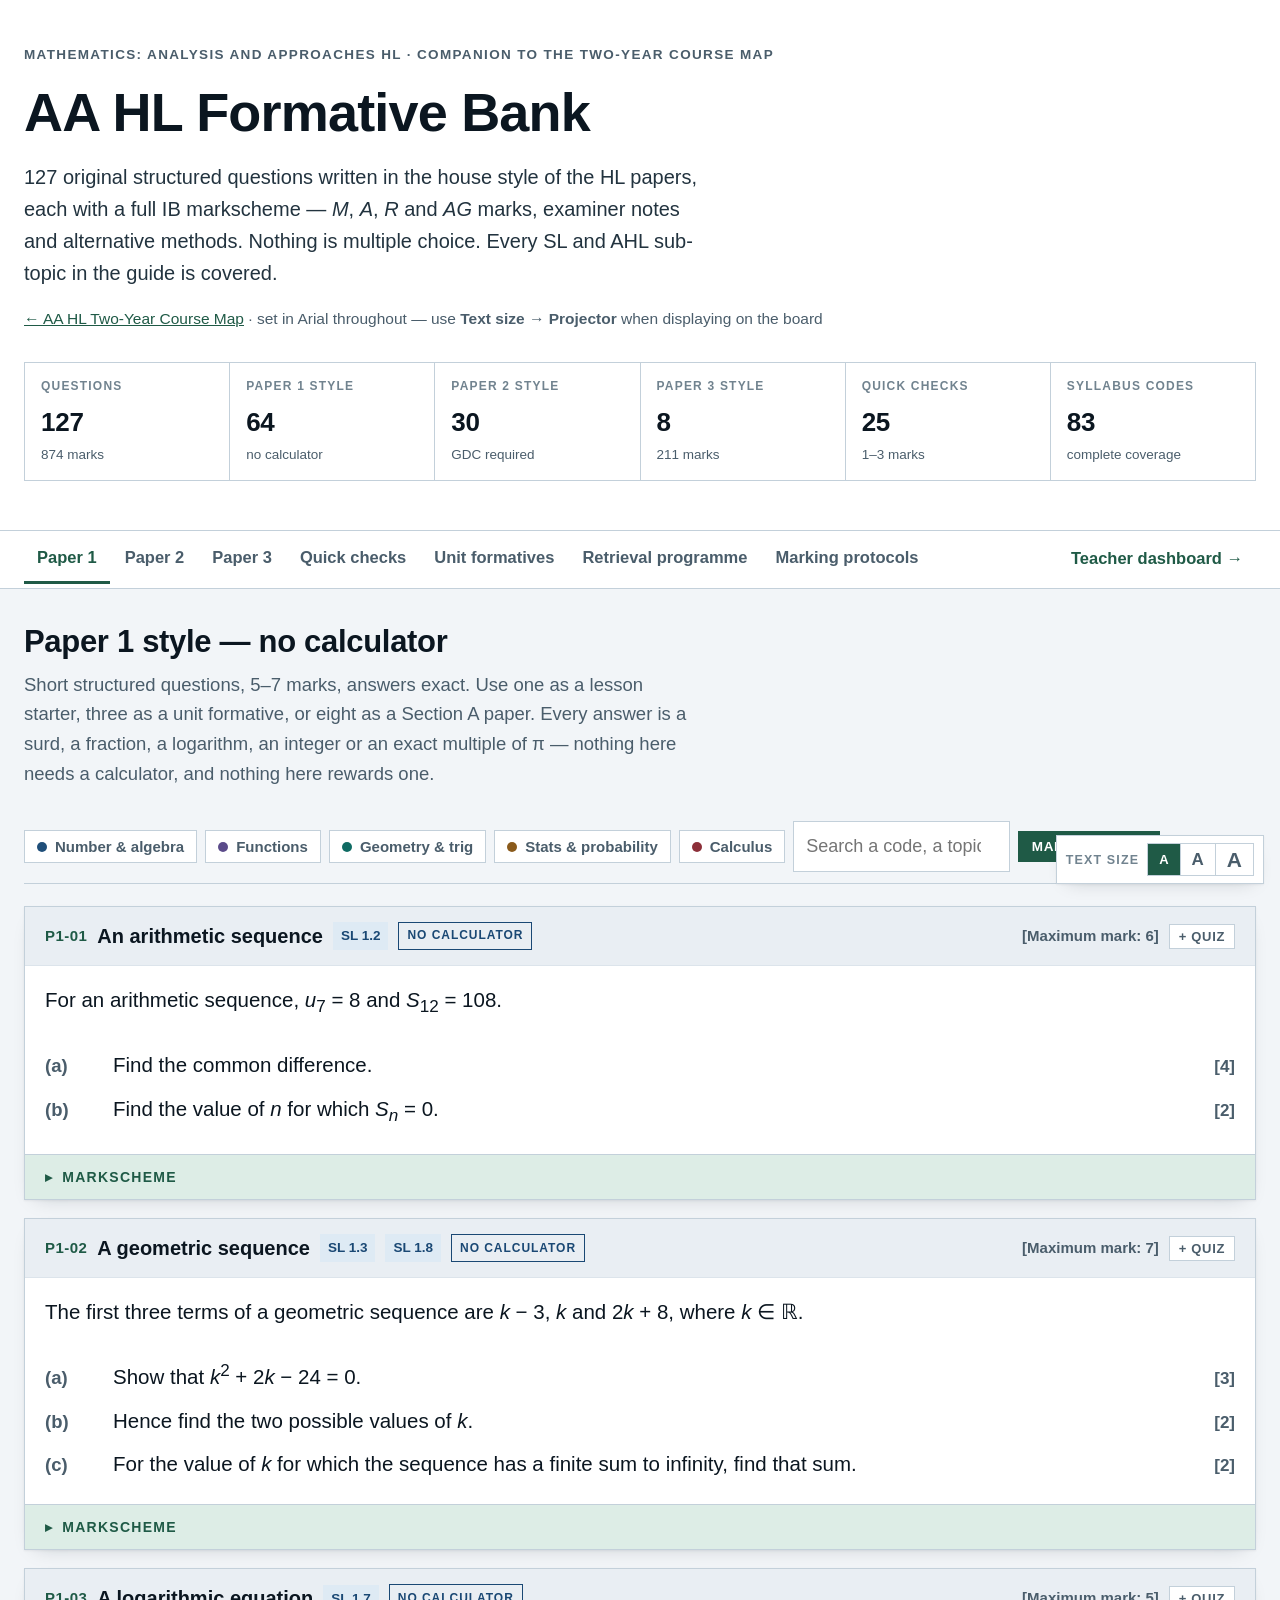
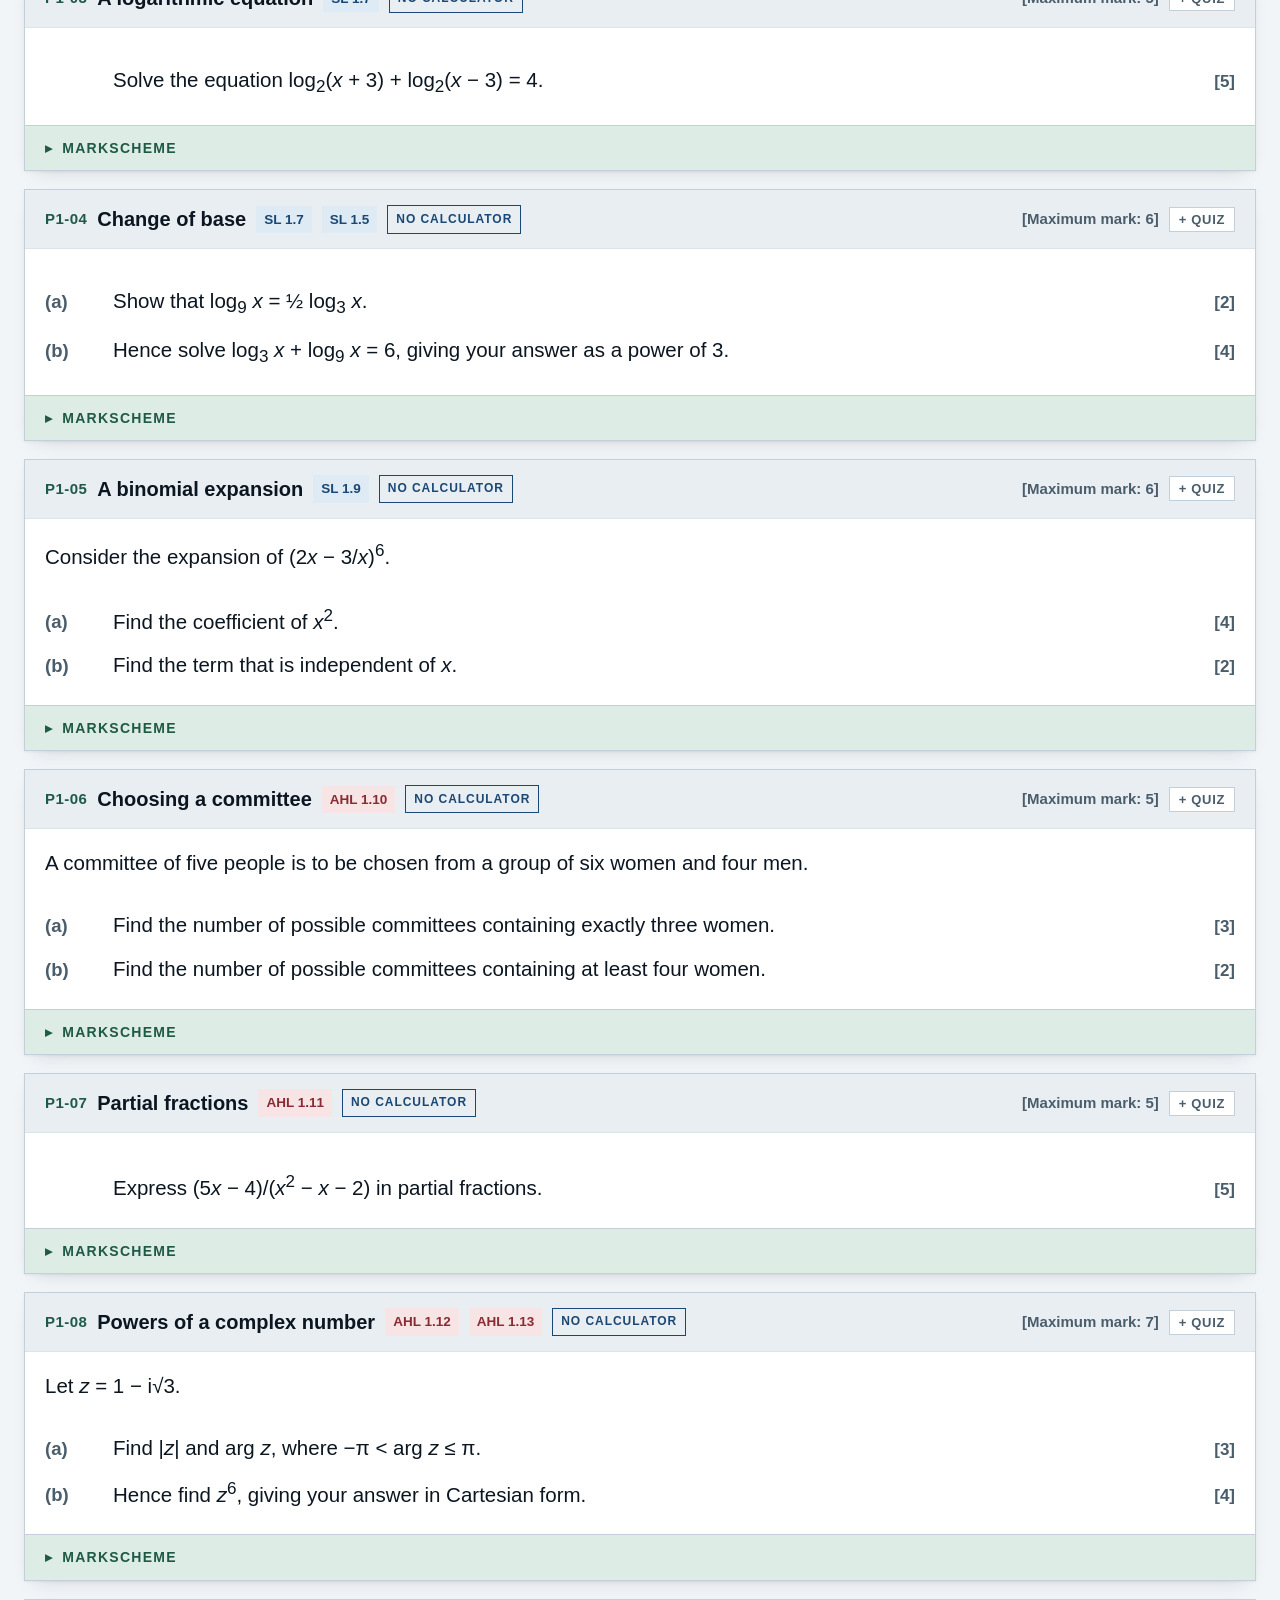
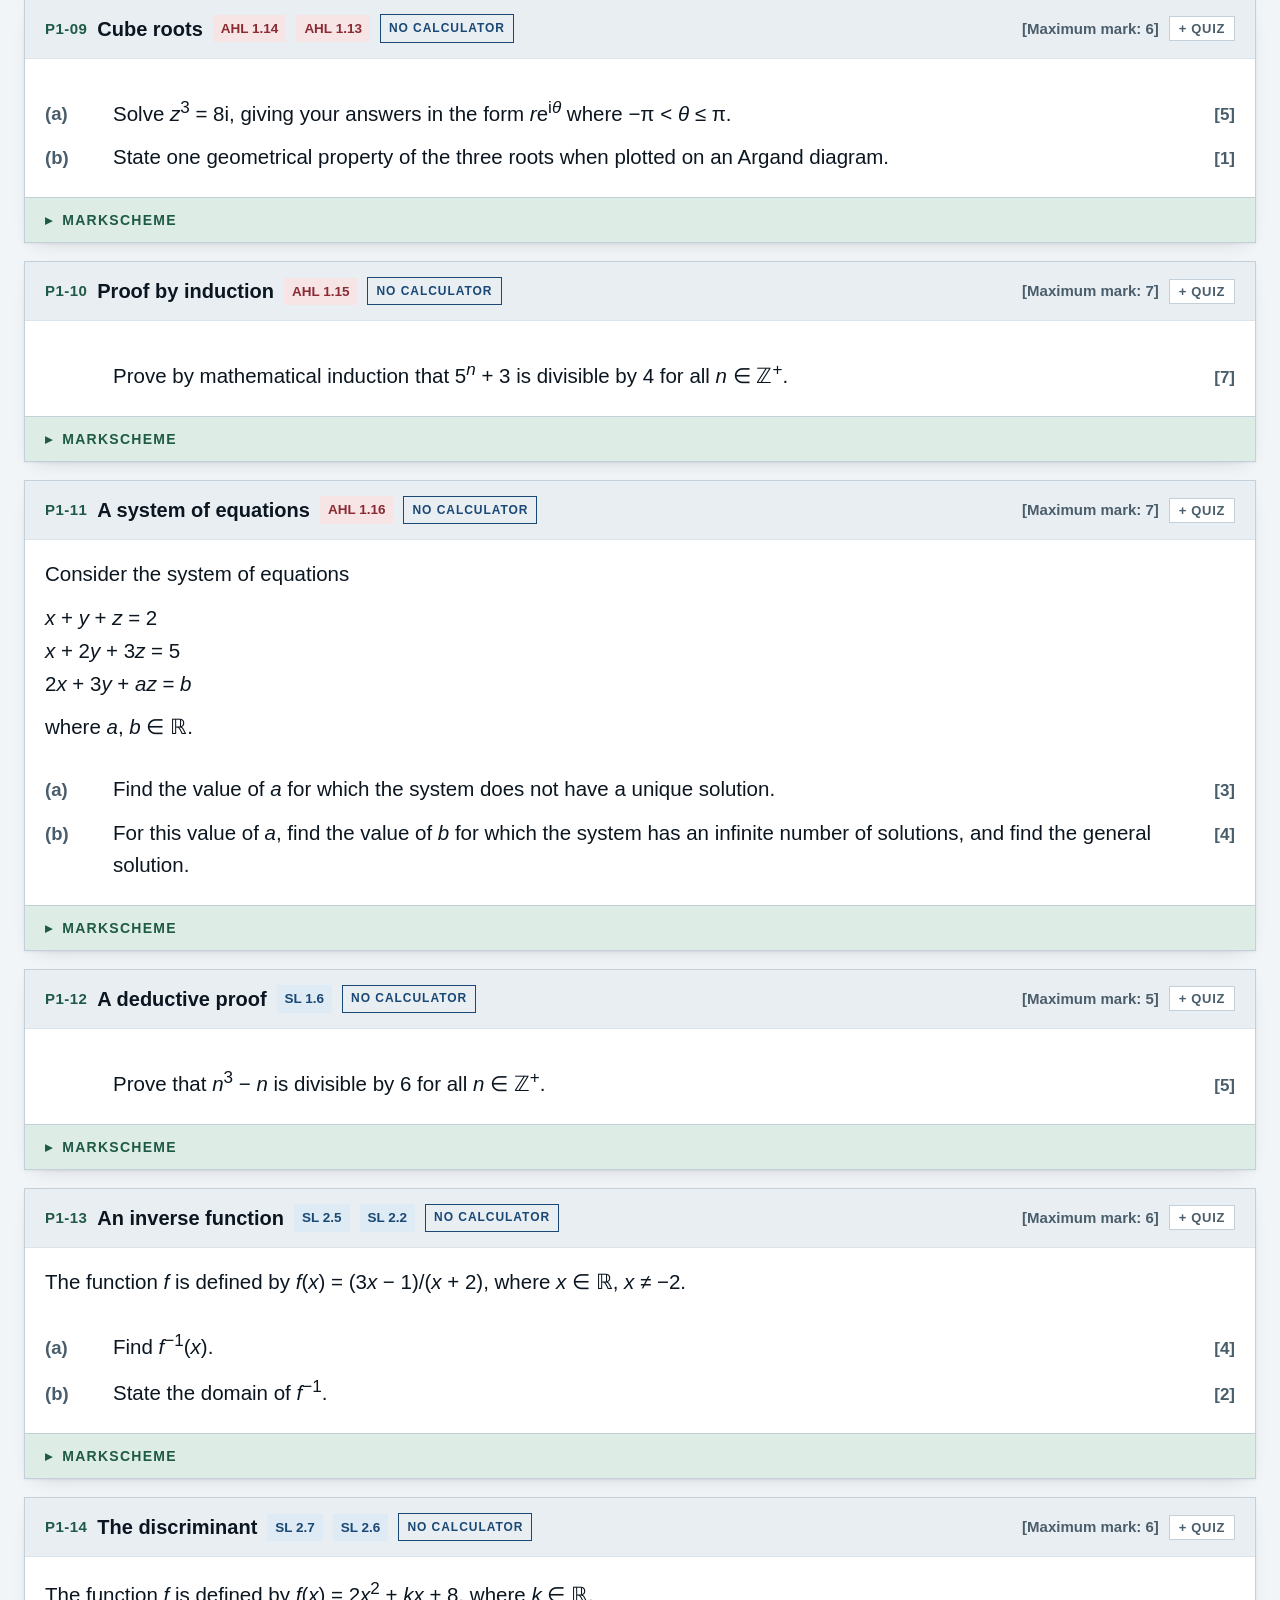
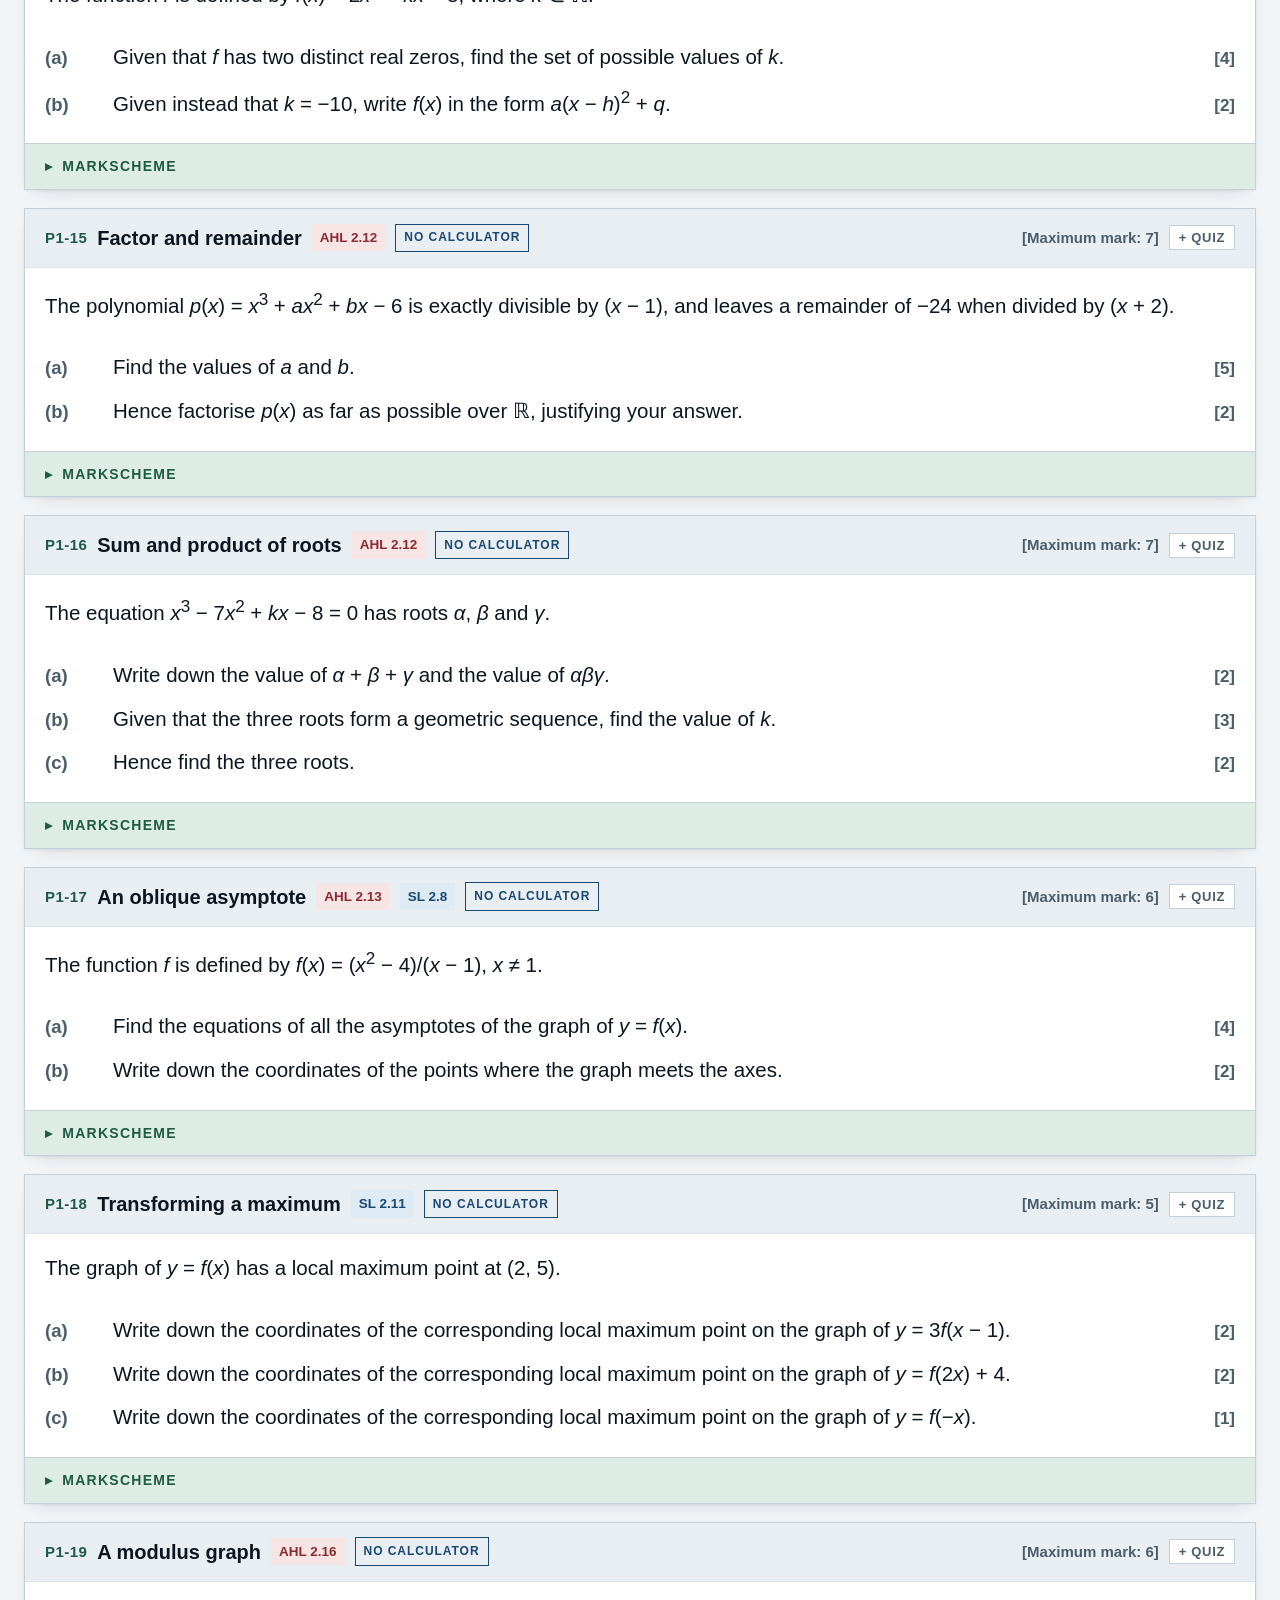
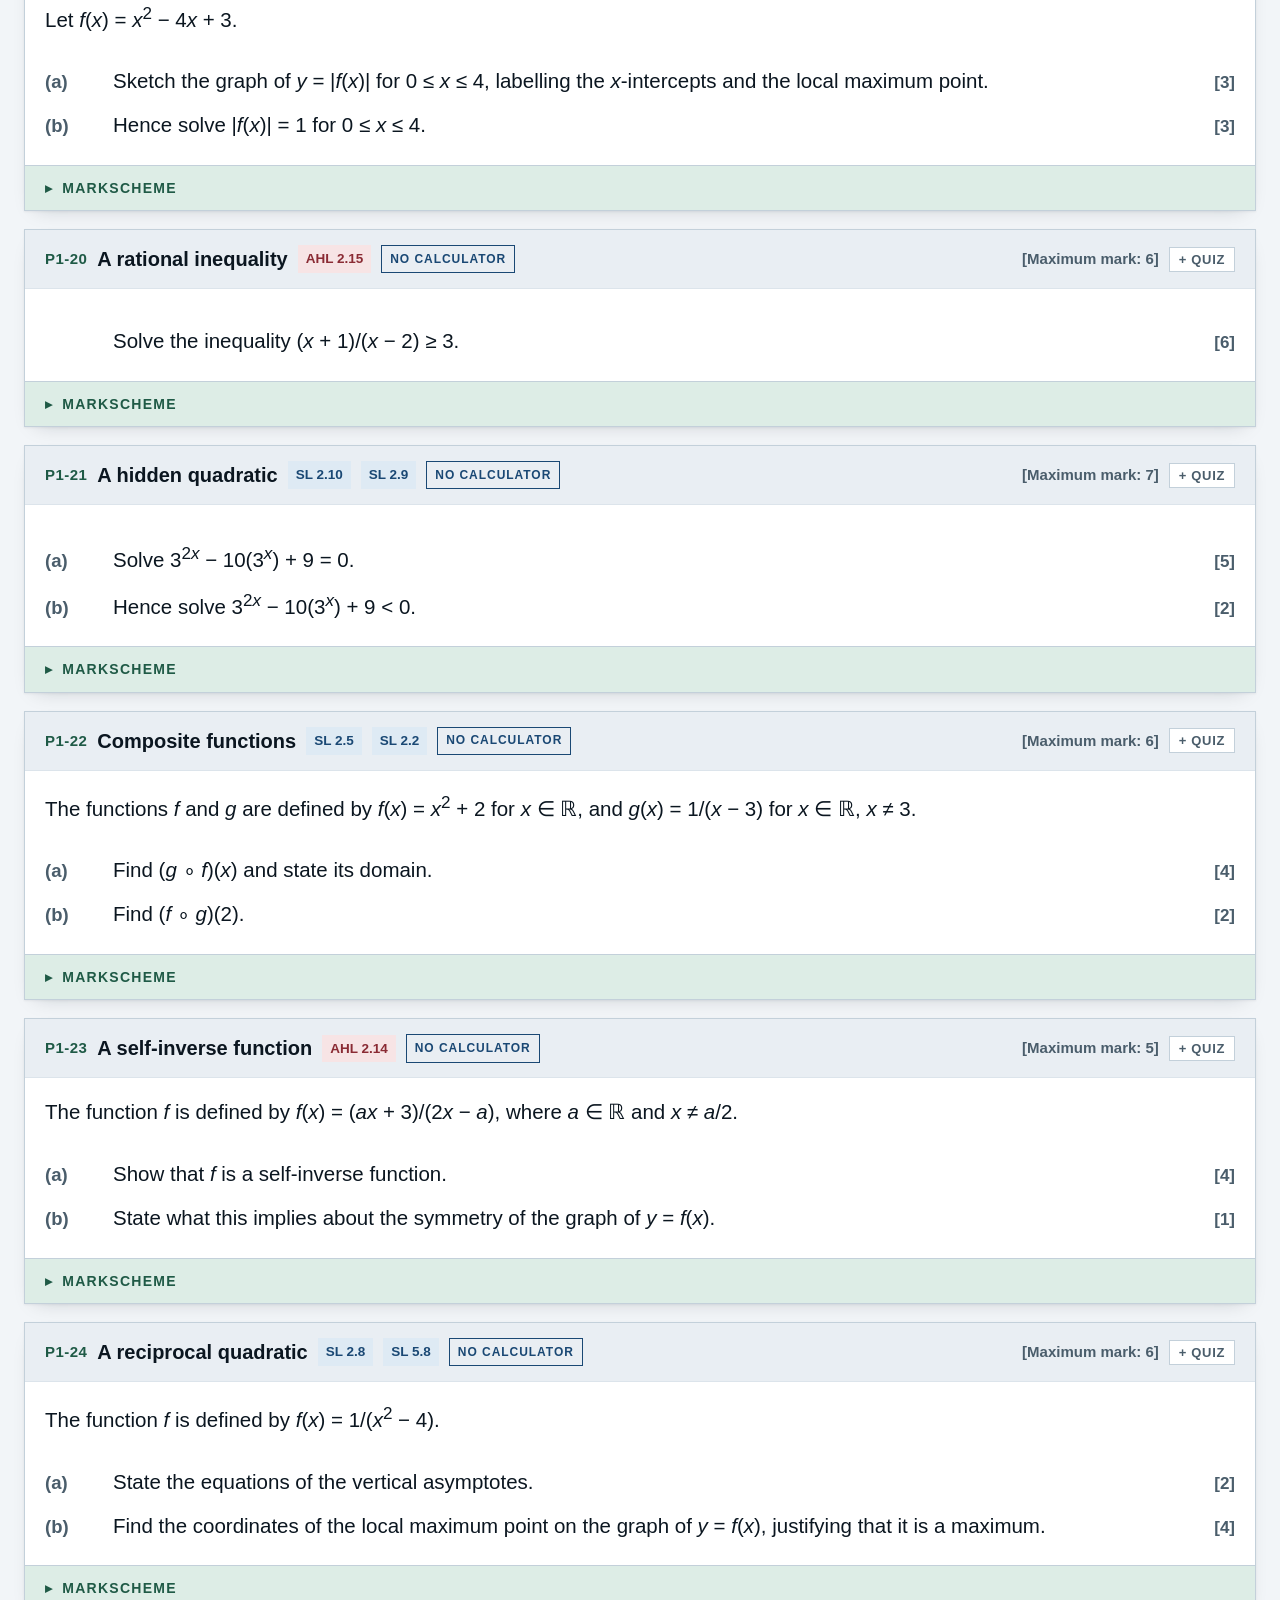
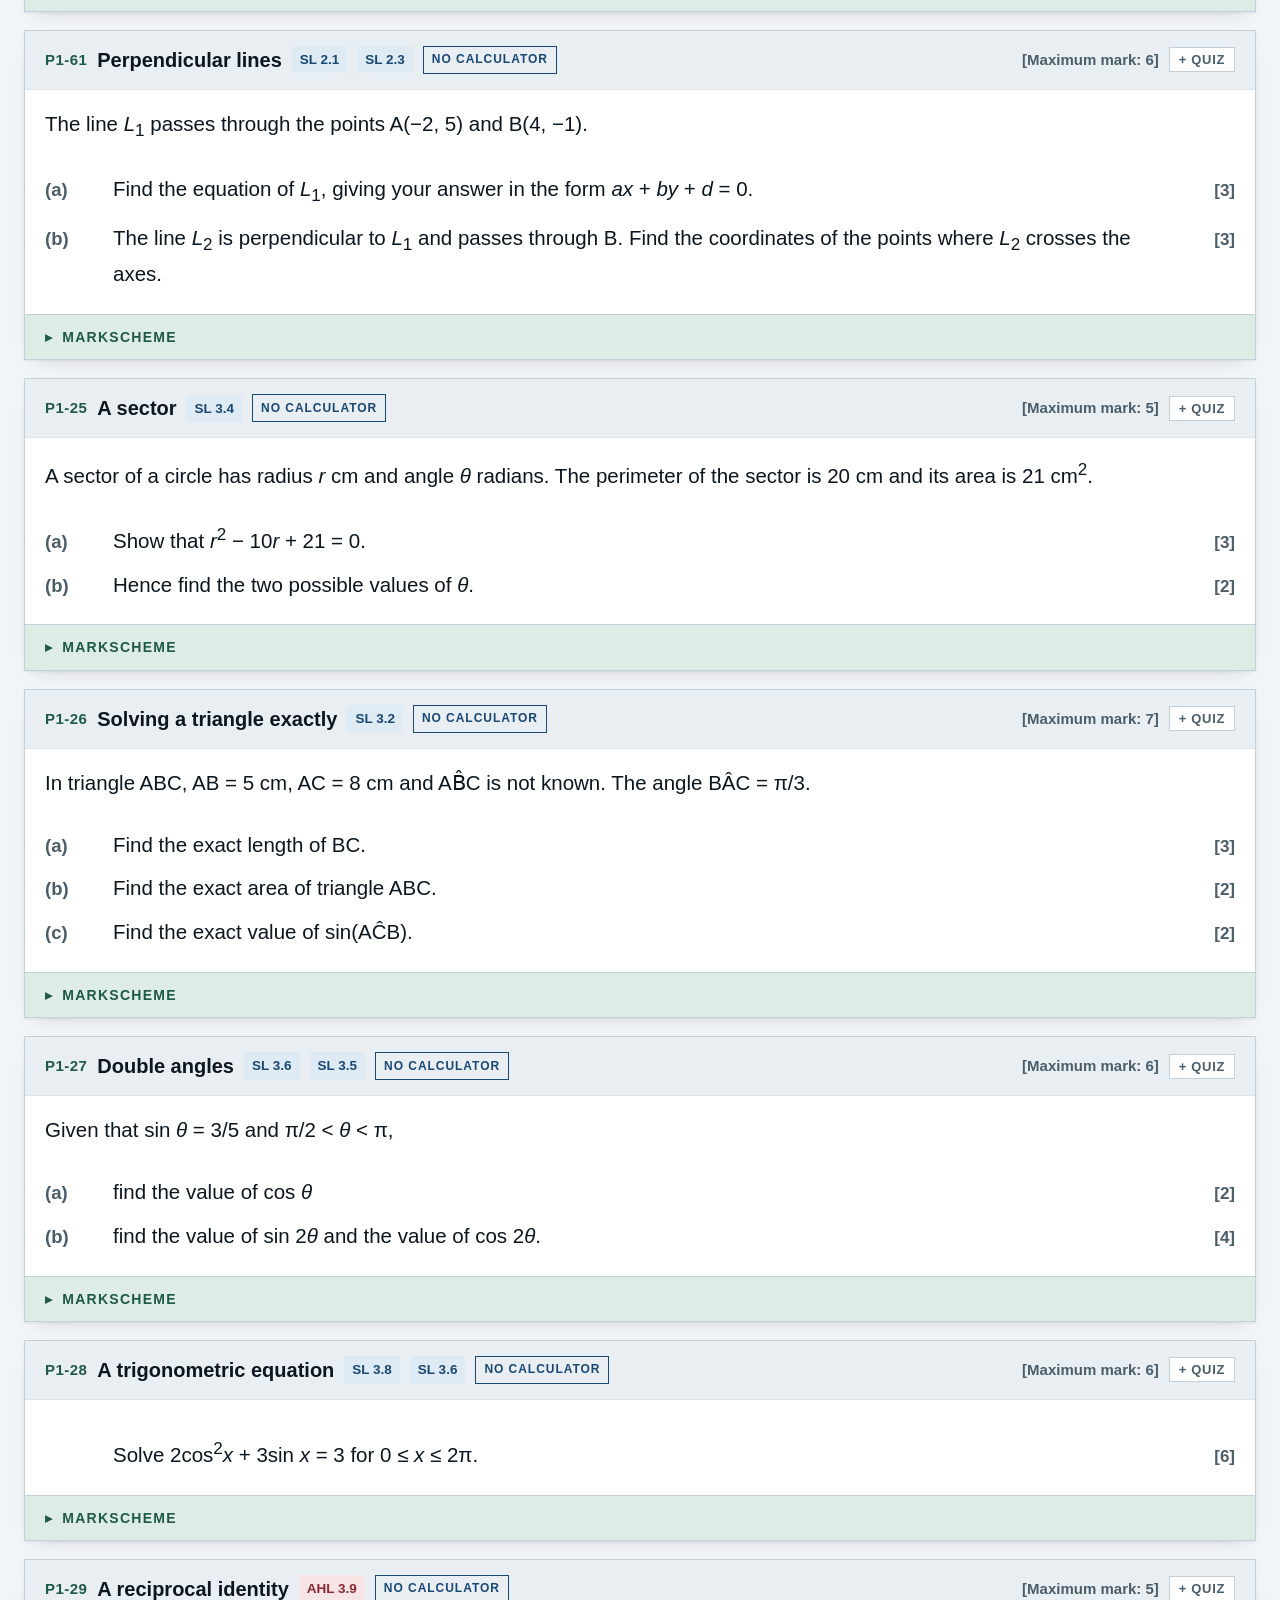
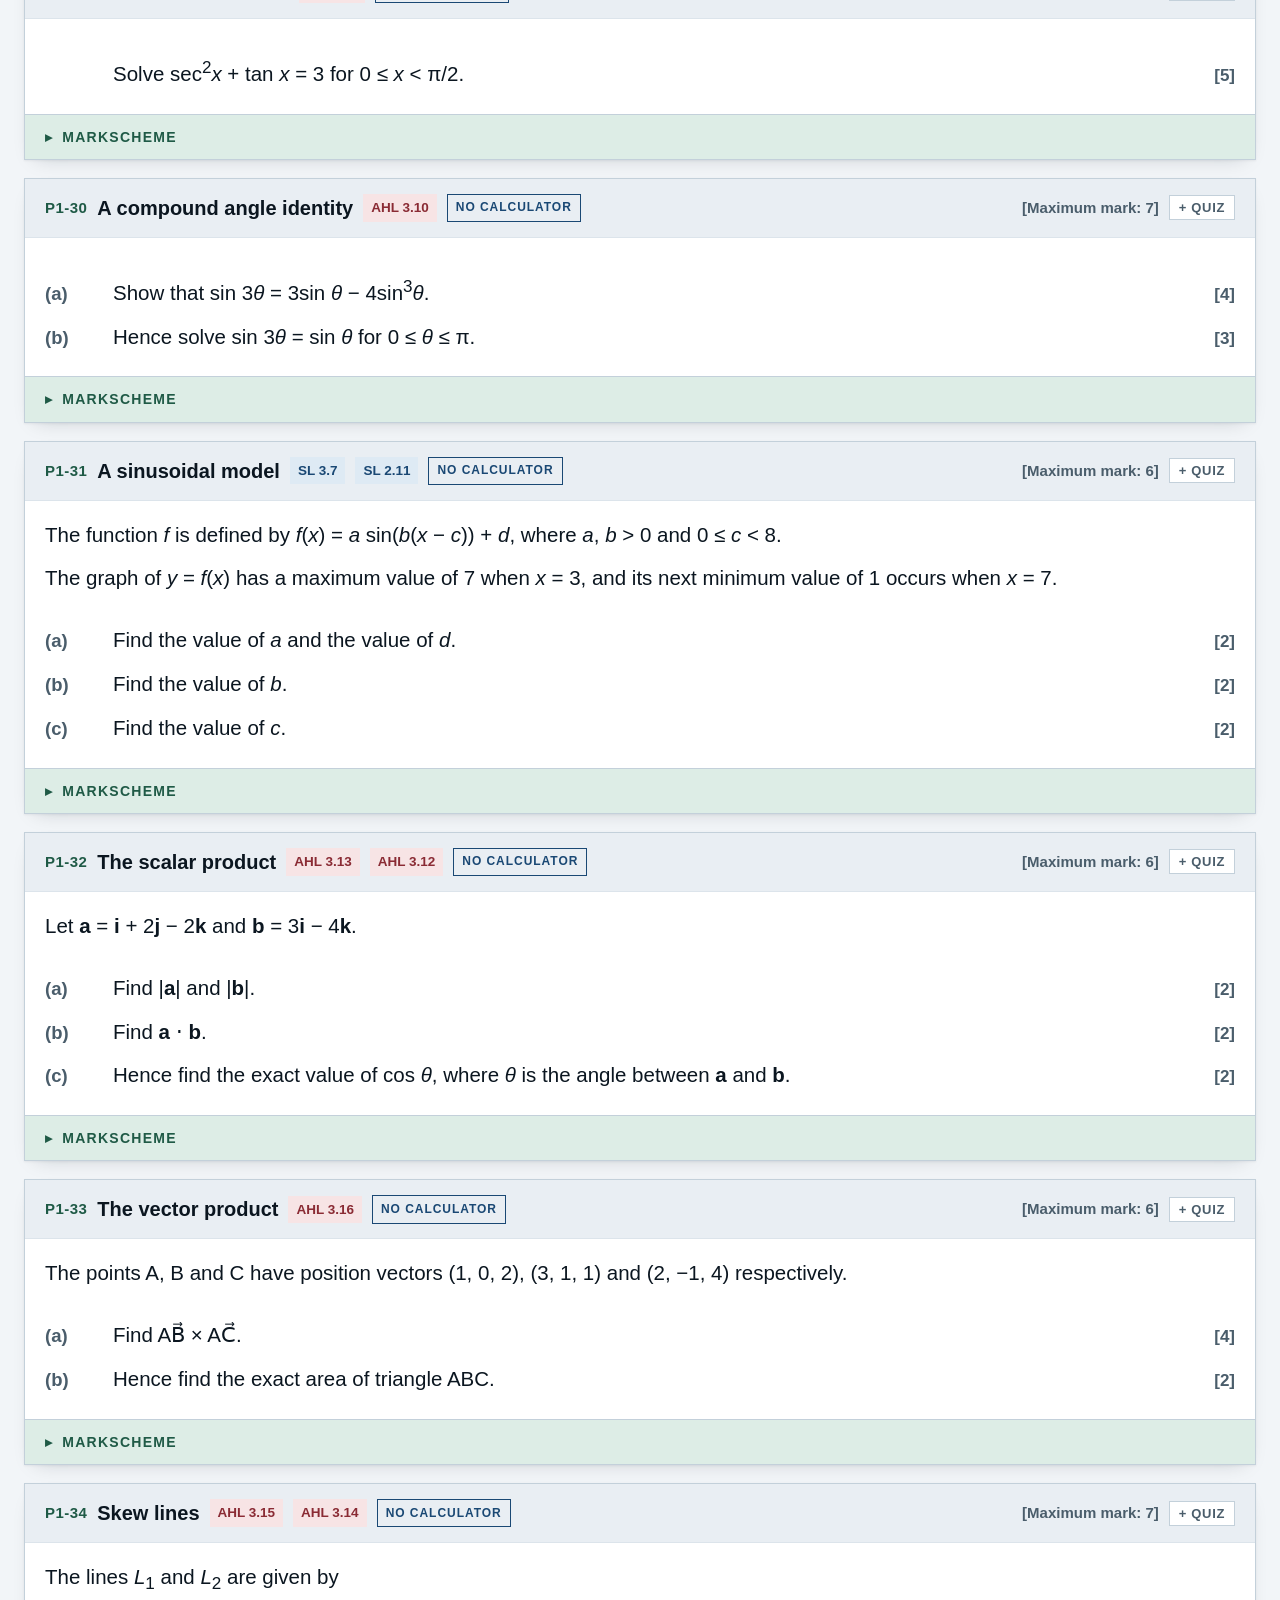
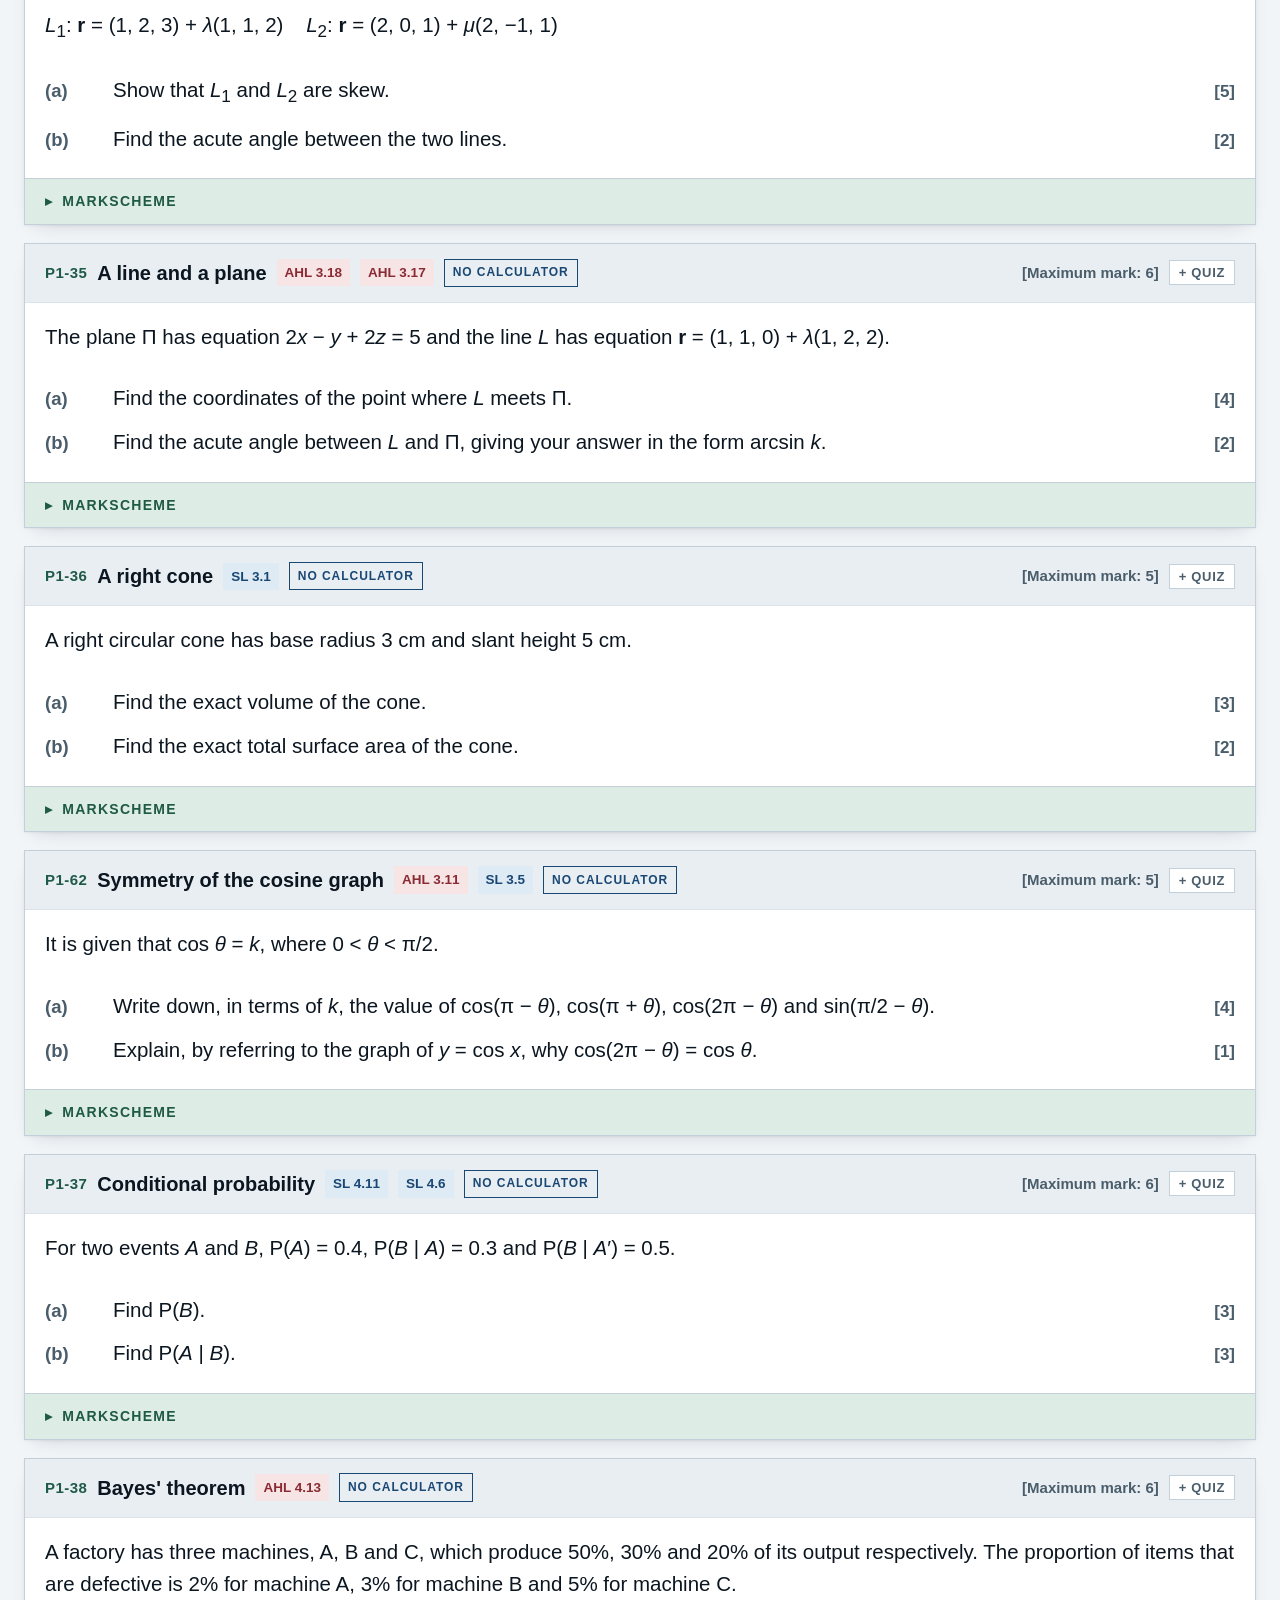
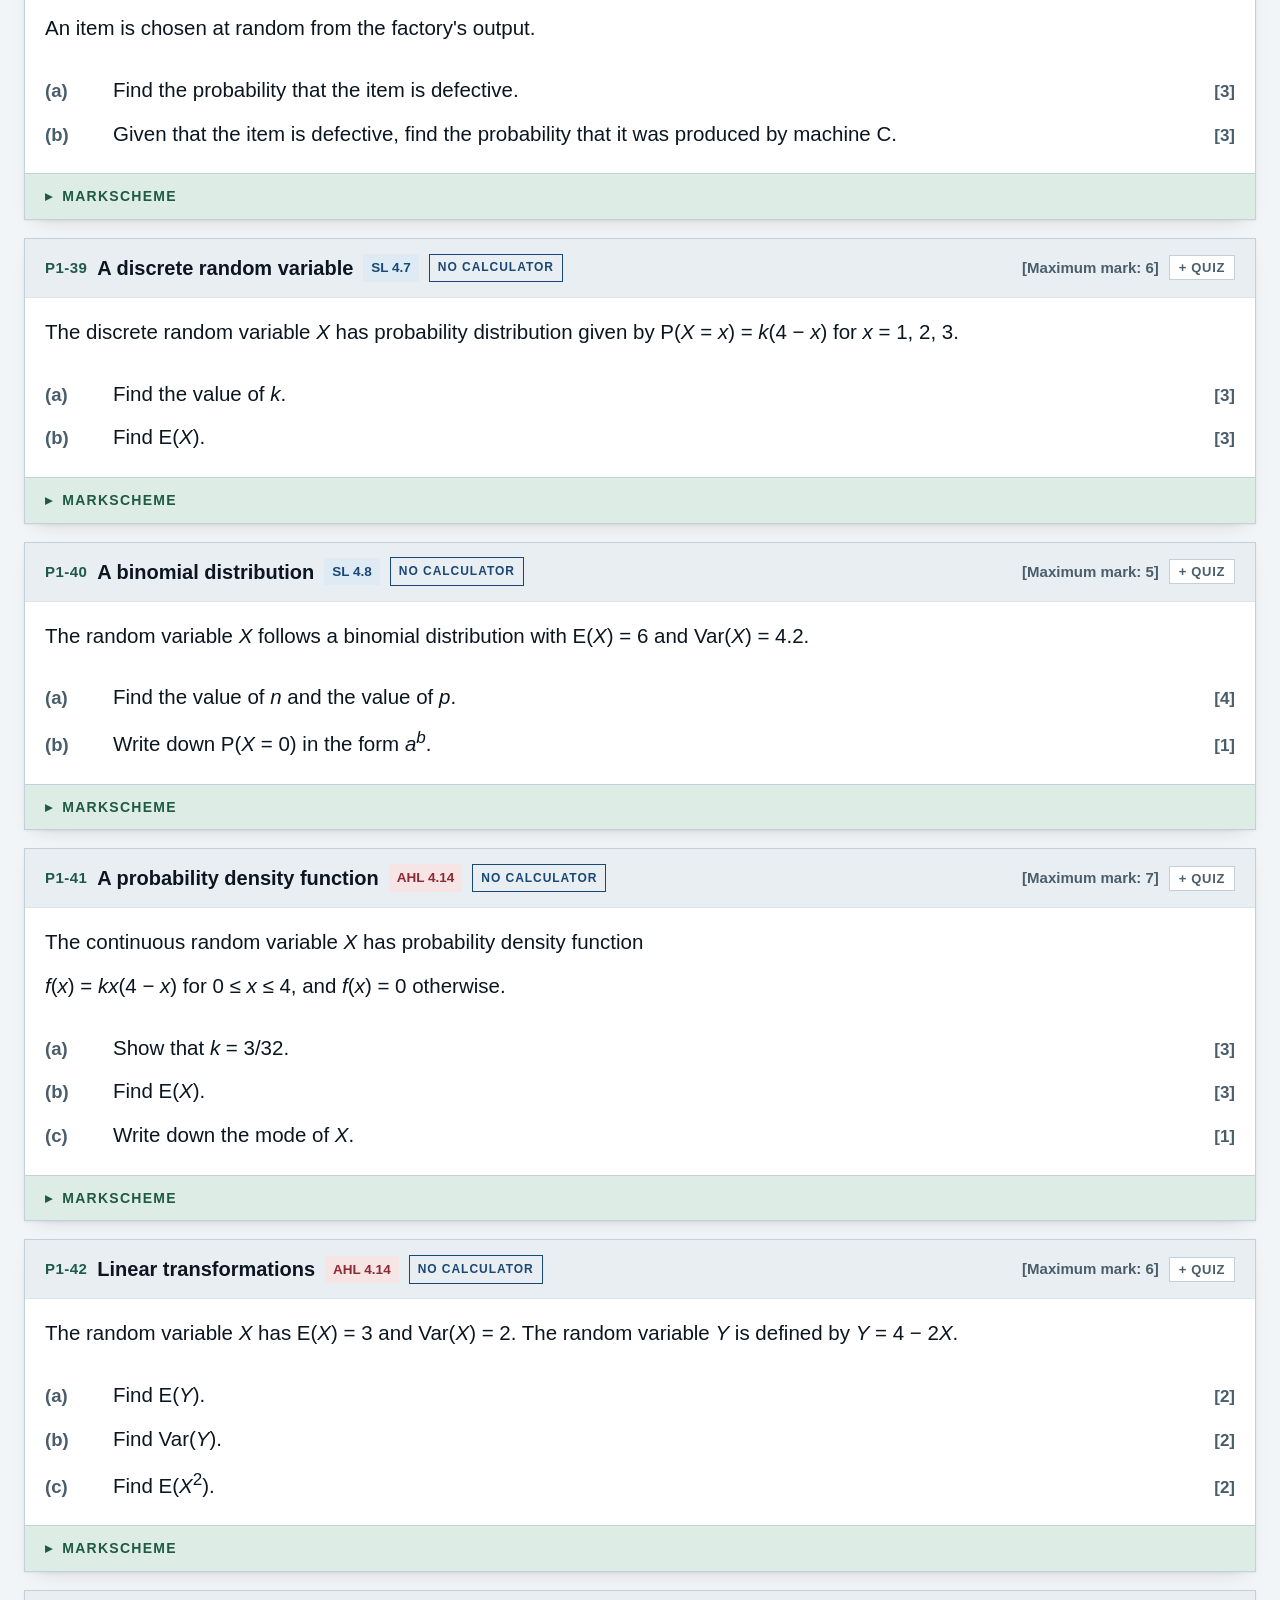
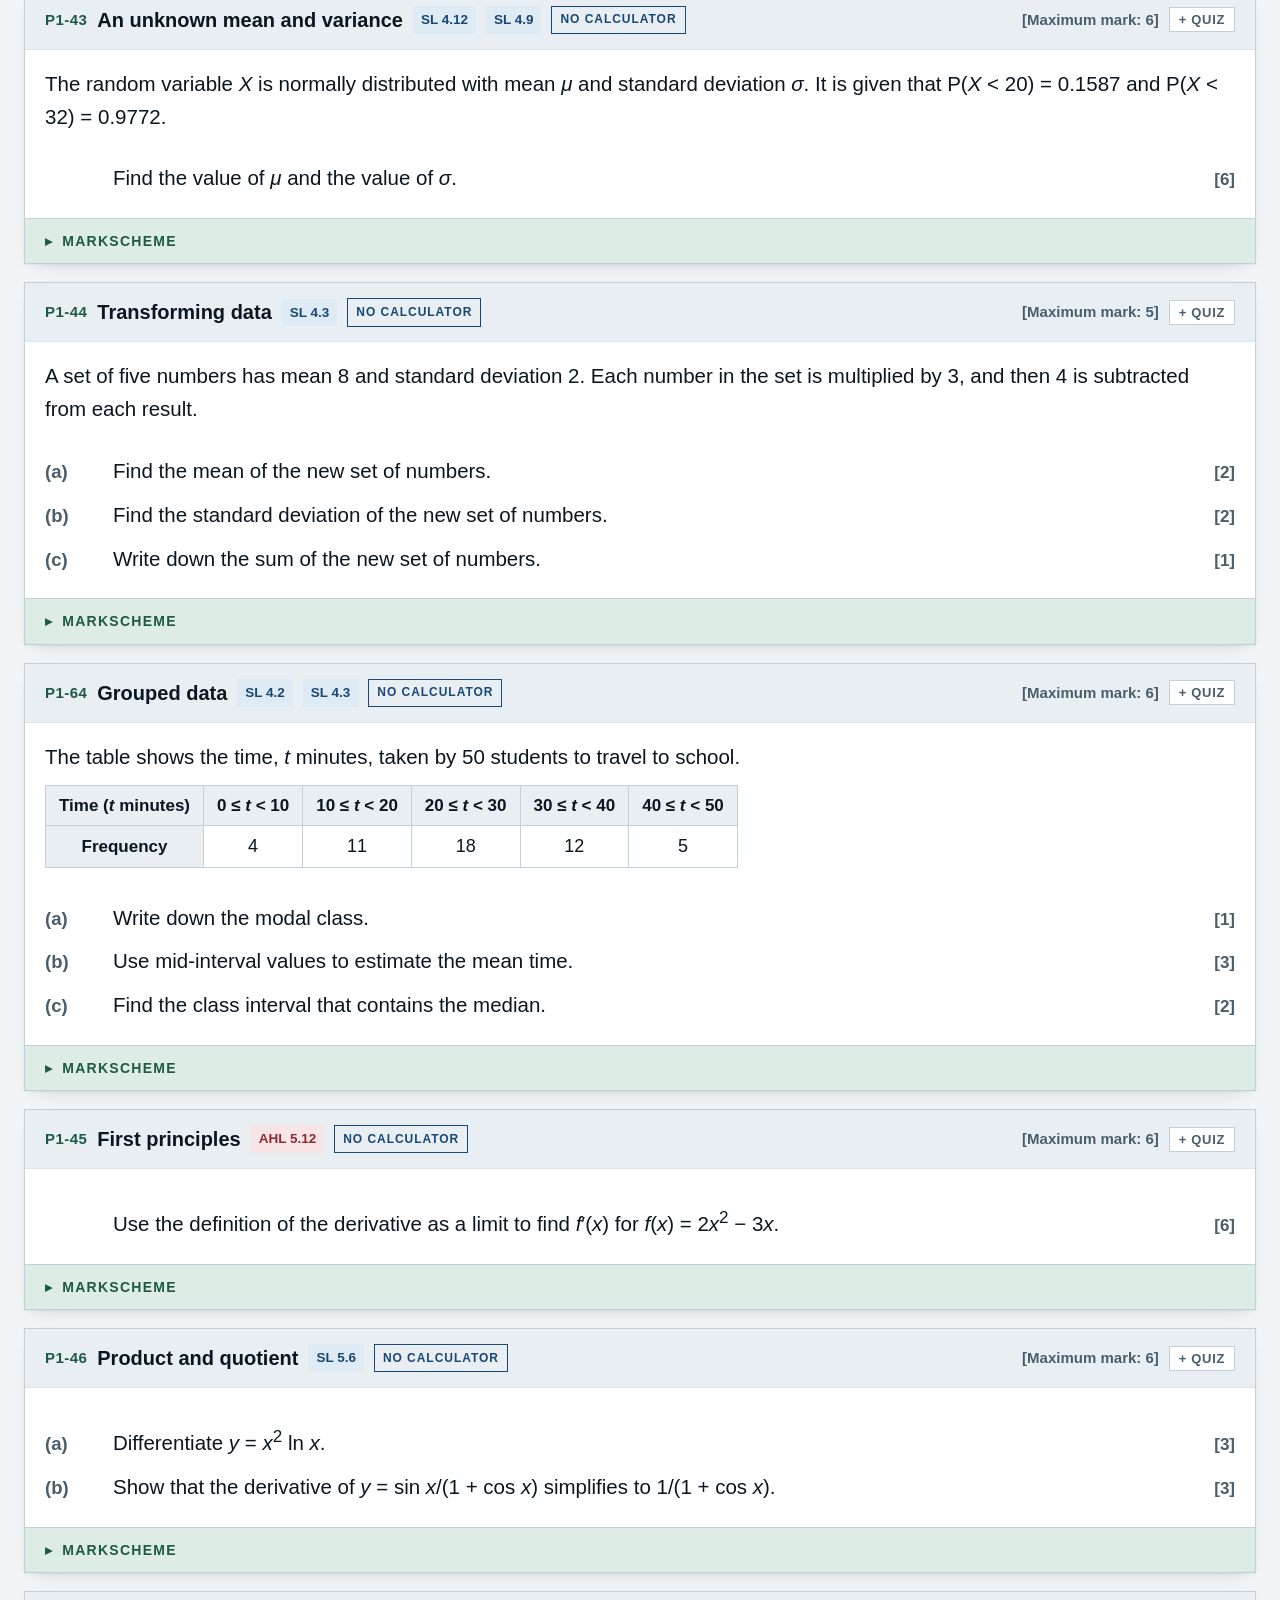
==== commit d4b2828a: "Add live quizzes: teacher dashboard, student quiz page, Sheets backend Teachers build a quiz from th" ====
--- a/formative-bank/index.html
+++ b/formative-bank/index.html
@@ -16,181 +16,8 @@
 <link rel="icon" href="data:image/svg+xml,%3Csvg xmlns='http://www.w3.org/2000/svg' viewBox='0 0 40 40'%3E%3Crect width='40' height='40' rx='8' fill='%231F4E79'/%3E%3Ctext x='20' y='27' font-family='Georgia' font-size='18' fill='white' text-anchor='middle'%3E%E2%88%AB%3C/text%3E%3C/svg%3E">
 <link rel="stylesheet" href="https://fonts.googleapis.com/css2?family=Source+Serif+4:ital,opsz,wght@0,8..60,400;0,8..60,600;0,8..60,700;1,8..60,400;1,8..60,600&family=IBM+Plex+Sans:ital,wght@0,400;0,500;0,600;1,400&family=IBM+Plex+Mono:ital,wght@0,400;0,500;0,600;1,600&display=swap">
 
-<style>
-:root{
-  --scale:1;
-  --paper:#F2F5F8; --surface:#FFFFFF; --surface-2:#E9EEF3; --surface-3:#DDE5EC;
-  --ink:#0B1620; --ink-2:#22333F; --muted:#4A5D6B; --faint:#71838F;
-  --rule:#C3D0DA; --rule-soft:#DCE4EB;
-  --accent:#1F5A46; --accent-soft:#DDEDE6;
-  --ox:#8A2B34; --ox-soft:#F7E4E5;
-  --blue:#1A4874; --blue-soft:#DEEAF4;
-  --gold:#7D5A16; --gold-soft:#F7EEDA;
-  --shadow:0 1px 2px rgba(11,22,32,.06), 0 8px 20px -12px rgba(11,22,32,.22);
-  --ui:Arial, Helvetica, "Liberation Sans", sans-serif;
-}
-@media (prefers-color-scheme: dark){:root:not([data-theme="light"]){
-  --paper:#0B1520; --surface:#132231; --surface-2:#1B2E40; --surface-3:#22394E;
-  --ink:#F0F5FA; --ink-2:#D3DEE8; --muted:#9FB1C0; --faint:#7B8E9C;
-  --rule:#2C4155; --rule-soft:#213445;
-  --accent:#86CCB1; --accent-soft:#12352C;
-  --ox:#EB959C; --ox-soft:#3E2024;
-  --blue:#8CBEE7; --blue-soft:#17364F;
-  --gold:#DDB56C; --gold-soft:#362A10;
-  --shadow:0 1px 2px rgba(0,0,0,.4), 0 8px 22px -10px rgba(0,0,0,.65);
-}}
-:root[data-theme="dark"]{
-  --paper:#0B1520; --surface:#132231; --surface-2:#1B2E40; --surface-3:#22394E;
-  --ink:#F0F5FA; --ink-2:#D3DEE8; --muted:#9FB1C0; --faint:#7B8E9C;
-  --rule:#2C4155; --rule-soft:#213445;
-  --accent:#86CCB1; --accent-soft:#12352C;
-  --ox:#EB959C; --ox-soft:#3E2024;
-  --blue:#8CBEE7; --blue-soft:#17364F;
-  --gold:#DDB56C; --gold-soft:#362A10;
-  --shadow:0 1px 2px rgba(0,0,0,.4), 0 8px 22px -10px rgba(0,0,0,.65);
-}
-html{font-size:calc(10px * var(--scale))}
-*{box-sizing:border-box}
-body{margin:0;background:var(--paper);color:var(--ink);font-family:var(--ui);font-size:1.9rem;line-height:1.6;-webkit-font-smoothing:antialiased}
-h1,h2,h3,h4{font-family:var(--ui);font-weight:700;text-wrap:balance;margin:0;line-height:1.22}
-a{color:var(--accent)}
-:focus-visible{outline:3px solid var(--accent);outline-offset:2px;border-radius:2px}
-.wrap{max-width:1280px;margin:0 auto;padding:0 2.4rem}
-
-.masthead{border-bottom:1px solid var(--rule);background:var(--surface)}
-.masthead .wrap{padding:4.4rem 2.4rem 3rem}
-.eyebrow{font-size:1.35rem;font-weight:700;letter-spacing:.1em;text-transform:uppercase;color:var(--muted);margin:0 0 1.4rem}
-.masthead h1{font-size:clamp(3.4rem,5vw,5.4rem);letter-spacing:-.015em;max-width:20ch}
-.standfirst{max-width:62ch;color:var(--ink-2);font-size:2rem;margin:1.6rem 0 0}
-.byline{margin-top:1.8rem;font-size:1.55rem;color:var(--muted)}
-.facts{display:grid;grid-template-columns:repeat(auto-fit,minmax(15rem,1fr));gap:1px;margin-top:3rem;background:var(--rule);border:1px solid var(--rule)}
-.fact{background:var(--surface);padding:1.4rem 1.6rem}
-.fact dt{font-size:1.2rem;font-weight:700;letter-spacing:.1em;text-transform:uppercase;color:var(--faint);margin:0}
-.fact dd{margin:.6rem 0 0;font-size:2.6rem;font-weight:700;font-variant-numeric:tabular-nums;letter-spacing:-.01em}
-.fact dd small{font-size:1.35rem;font-weight:400;color:var(--muted);display:block;letter-spacing:0}
-
-.tabbar{position:sticky;top:0;z-index:40;background:var(--surface);border-bottom:1px solid var(--rule)}
-.tabbar .wrap{display:flex;flex-wrap:wrap;gap:.2rem;align-items:center}
-.tab{appearance:none;background:none;border:0;border-bottom:3px solid transparent;font-family:var(--ui);font-size:1.65rem;font-weight:600;color:var(--muted);padding:1.4rem 1.3rem;cursor:pointer;white-space:nowrap}
-.tab:hover{color:var(--ink)}
-.tab[aria-selected="true"]{color:var(--accent);border-bottom-color:var(--accent)}
-
-/* text-size control */
-.zoom{position:fixed;right:1.6rem;bottom:1.6rem;z-index:60;display:flex;align-items:center;gap:.8rem;
-  background:var(--surface);border:1px solid var(--rule);box-shadow:var(--shadow);padding:.7rem .9rem;white-space:nowrap}
-.zoom span{font-size:1.25rem;font-weight:700;letter-spacing:.09em;text-transform:uppercase;color:var(--faint)}
-.zoom .zg{display:flex;border:1px solid var(--rule)}
-.zoom button{appearance:none;cursor:pointer;background:var(--surface);border:0;border-right:1px solid var(--rule);color:var(--muted);font-family:var(--ui);font-weight:700;padding:.5rem 1.1rem;line-height:1}
-.zoom button:last-child{border-right:0}
-.zoom button[aria-pressed="true"]{background:var(--accent);color:#fff}
-:root[data-theme="dark"] .zoom button[aria-pressed="true"]{color:#0B1520}
-@media (prefers-color-scheme:dark){:root:not([data-theme="light"]) .zoom button[aria-pressed="true"]{color:#0B1520}}
-.zoom button:nth-child(1){font-size:1.3rem}
-.zoom button:nth-child(2){font-size:1.7rem}
-.zoom button:nth-child(3){font-size:2.1rem}
-
-.panel{display:none;padding:3.4rem 0 8rem}
-.panel.on{display:block}
-.section-head{margin:0 0 2rem}
-.section-head h2{font-size:3.1rem;letter-spacing:-.01em}
-.section-head p{color:var(--muted);max-width:66ch;margin:.9rem 0 0;font-size:1.85rem}
-
-.controls{position:sticky;top:5.4rem;z-index:30;background:var(--paper);border-bottom:1px solid var(--rule);padding:1.3rem 0 1.1rem;margin-bottom:2.2rem}
-.controls .row{display:flex;flex-wrap:wrap;gap:.8rem;align-items:center;padding-right:.2rem}
-.chipf{appearance:none;cursor:pointer;background:var(--surface);border:1px solid var(--rule);padding:.7rem 1.2rem;font-family:var(--ui);font-size:1.5rem;font-weight:600;color:var(--muted);display:inline-flex;gap:.8rem;align-items:center}
-.chipf .dot{width:1rem;height:1rem;border-radius:50%;flex:none}
-.chipf[aria-pressed="true"]{color:var(--ink);border-color:currentColor;background:var(--surface-2)}
-.btn{appearance:none;cursor:pointer;background:var(--surface);border:1px solid var(--rule);padding:.7rem 1.3rem;font-family:var(--ui);font-size:1.35rem;font-weight:700;letter-spacing:.05em;text-transform:uppercase;color:var(--muted)}
-.btn[aria-pressed="true"]{background:var(--accent);border-color:var(--accent);color:#fff}
-:root[data-theme="dark"] .btn[aria-pressed="true"]{color:#0B1520}
-@media (prefers-color-scheme:dark){:root:not([data-theme="light"]) .btn[aria-pressed="true"]{color:#0B1520}}
-.search{flex:1 1 18rem;min-width:12rem;border:1px solid var(--rule);background:var(--surface);padding:.8rem 1.2rem;font-family:var(--ui);font-size:1.5rem;color:var(--ink)}
-.count{font-size:1.4rem;font-weight:600;color:var(--faint);flex:none;white-space:nowrap}
-
-/* ---------- ITEM ---------- */
-.items{display:flex;flex-direction:column;gap:1.8rem}
-.item{background:var(--surface);border:1px solid var(--rule);box-shadow:var(--shadow)}
-.item > header{display:flex;flex-wrap:wrap;gap:1rem;align-items:center;padding:1.3rem 2rem;border-bottom:1px solid var(--rule-soft);background:var(--surface-2)}
-.iid{font-size:1.5rem;font-weight:700;color:var(--accent);letter-spacing:.03em}
-.ititle{font-size:2rem;font-weight:700}
-.code{font-size:1.35rem;font-weight:700;padding:.3rem .8rem;background:var(--blue-soft);color:var(--blue);white-space:nowrap}
-.code.ahl{background:var(--ox-soft);color:var(--ox)}
-.badge{font-size:1.2rem;font-weight:700;letter-spacing:.08em;text-transform:uppercase;padding:.35rem .8rem;border:1px solid currentColor;color:var(--muted);white-space:nowrap}
-.badge.gdc{color:var(--gold)} .badge.nogdc{color:var(--blue)}
-.imax{margin-left:auto;font-size:1.5rem;font-weight:600;color:var(--muted);white-space:nowrap}
-
-.qbody{padding:1.8rem 2rem .6rem}
-.qbody p{margin:0 0 1.1rem;color:var(--ink);font-size:2.05rem;line-height:1.6}
-.qbody table{border-collapse:collapse;margin:1rem 0 1.6rem;font-size:1.8rem}
-.qbody th,.qbody td{border:1px solid var(--rule);padding:.6rem 1.3rem;text-align:center;font-variant-numeric:tabular-nums}
-.qbody th{background:var(--surface-2);font-weight:700;font-size:1.7rem}
-.qwrap{overflow-x:auto}
-
-.parts{list-style:none;margin:.6rem 0 0;padding:0 2rem 1.8rem}
-.parts li{display:grid;grid-template-columns:5.6rem 1fr 5rem;gap:1.2rem;padding:.6rem 0;align-items:baseline}
-.pl{font-size:1.85rem;font-weight:700;color:var(--muted)}
-.pq{color:var(--ink);font-size:2.05rem;line-height:1.55}
-.pm{font-size:1.7rem;font-weight:600;color:var(--muted);text-align:right}
-
-/* ---------- MARKSCHEME ---------- */
-.ms{border-top:1px solid var(--rule)}
-.ms > summary{cursor:pointer;list-style:none;padding:1.1rem 2rem;font-size:1.4rem;font-weight:700;letter-spacing:.09em;text-transform:uppercase;color:var(--accent);background:var(--accent-soft);display:flex;gap:.9rem;align-items:center}
-.ms > summary::-webkit-details-marker{display:none}
-.ms > summary::before{content:"\25B8";display:inline-block;transition:transform .15s}
-.ms[open] > summary::before{transform:rotate(90deg)}
-@media (prefers-reduced-motion:reduce){.ms > summary::before{transition:none}}
-.msbody{padding:1.6rem 2rem 1.8rem;font-size:1.9rem}
-.mspart{display:grid;grid-template-columns:5.6rem 1fr;gap:1.2rem;padding:0 0 1.4rem}
-.mspl{font-size:1.85rem;font-weight:700;color:var(--muted);padding-top:.2rem}
-.msline{display:flex;gap:1.6rem;align-items:baseline;padding:.3rem 0}
-.msline > span:first-child{flex:1;color:var(--ink-2);font-size:1.9rem;line-height:1.55}
-.msc{font-size:1.65rem;font-weight:700;font-style:italic;color:var(--ink);white-space:nowrap;min-width:6rem;text-align:right}
-.msnote{margin:1rem 0 .5rem;padding:1rem 1.3rem;border:1px solid var(--rule);background:var(--surface-2);font-size:1.75rem;color:var(--ink-2);line-height:1.55}
-.msnote b{font-style:italic}
-.msalt{margin:1.2rem 0 .3rem;padding-left:1.3rem;border-left:3px solid var(--rule)}
-.msalt .altt{font-size:1.4rem;font-weight:700;letter-spacing:.08em;text-transform:uppercase;color:var(--muted);margin-bottom:.5rem}
-.mstot{text-align:right;font-size:1.5rem;font-weight:700;font-style:italic;color:var(--muted);margin-top:.6rem}
-.msgrand{text-align:right;font-size:1.65rem;font-weight:700;font-style:italic;color:var(--ink);border-top:1px solid var(--rule-soft);padding-top:.9rem}
-body.hide-ms .ms{display:none}
-
-/* ---------- PROSE / TABLES ---------- */
-.prose{max-width:74ch}
-.prose p{color:var(--ink-2);margin:0 0 1.5rem;font-size:1.9rem}
-.prose h3{font-size:2.4rem;margin:3.4rem 0 1.1rem}
-.prose ul,.prose ol{margin:0 0 1.5rem;padding-left:2.4rem;color:var(--ink-2);font-size:1.9rem}
-.prose li{margin-bottom:.7rem}
-.tablewrap{overflow-x:auto;border:1px solid var(--rule);background:var(--surface);margin:0 0 2.4rem}
-table.data{border-collapse:collapse;width:100%;min-width:60rem;font-size:1.75rem}
-table.data th,table.data td{text-align:left;padding:1rem 1.4rem;border-bottom:1px solid var(--rule-soft);vertical-align:top}
-table.data thead th{font-size:1.35rem;font-weight:700;letter-spacing:.09em;text-transform:uppercase;color:var(--muted);background:var(--surface-2);border-bottom:1px solid var(--rule)}
-table.data tbody tr:last-child td{border-bottom:0}
-td.num{font-variant-numeric:tabular-nums;white-space:nowrap;font-weight:600}
-.cards{display:grid;grid-template-columns:repeat(auto-fit,minmax(28rem,1fr));gap:1.5rem;margin:0 0 2.8rem}
-.card{background:var(--surface);border:1px solid var(--rule);border-top:4px solid var(--accent);padding:1.8rem 1.9rem}
-.card h4{font-size:2rem;font-weight:700;margin:0 0 .7rem}
-.card p{font-size:1.75rem;color:var(--ink-2);margin:0;line-height:1.55}
-.card .k{font-size:1.25rem;font-weight:700;letter-spacing:.09em;text-transform:uppercase;color:var(--faint);display:block;margin-bottom:.9rem}
-.note{border:1px solid var(--rule);border-left:4px solid var(--accent);background:var(--surface);padding:1.5rem 1.7rem;margin:0 0 2.4rem;font-size:1.8rem;color:var(--ink-2);line-height:1.55}
-.note strong{color:var(--ink)}
-footer.pagefoot{border-top:1px solid var(--rule);background:var(--surface);padding:2.8rem 0 4.4rem;font-size:1.55rem;color:var(--muted)}
-
-@media (max-width:900px){
-  .wrap{padding:0 1.6rem}
-  .controls,.tabbar{position:static}
-  .parts li{grid-template-columns:4.6rem 1fr}
-  .pm{grid-column:2;text-align:left;color:var(--faint)}
-  .mspart{grid-template-columns:1fr}
-  .msline{flex-wrap:wrap}
-}
-@media print{
-  .tabbar,.controls,.zoom{display:none}
-  .panel{display:block !important}
-  .item{break-inside:avoid;box-shadow:none}
-  .ms{display:none}
-  body{background:#fff}
-  html{font-size:9.4px}
-}
-</style>
+<link rel="stylesheet" href="../assets/bank.css">
+<link rel="stylesheet" href="../assets/quiz.css">
 </head>
 <body>
 
@@ -220,6 +47,7 @@
     <button class="tab" role="tab" aria-selected="false" data-panel="unit">Unit formatives</button>
     <button class="tab" role="tab" aria-selected="false" data-panel="retrieval">Retrieval programme</button>
     <button class="tab" role="tab" aria-selected="false" data-panel="proto">Marking protocols</button>
+    <a class="tab link" href="../teacher/">Teacher dashboard &rarr;</a>
   </div>
 </nav>
 
@@ -263,8 +91,9 @@
 All questions are original, written in the style of the current HL papers and marked using the conventions of the published markschemes. Syllabus references follow the guide for first assessment 2021, updated November 2024. Companion to the <a href="../">AA HL Two-Year Course Map</a>.
 </div></footer>
 
+<script src="../assets/items.js"></script>
 <script>
-const ITEMS = [{"id":"P1-01","paper":1,"topic":1,"codes":["SL 1.2"],"max":6,"title":"An arithmetic sequence","context":"<p>For an arithmetic sequence, <em>u</em><sub>7</sub> = 8 and <em>S</em><sub>12</sub> = 108.</p>","parts":[{"l":"(a)","q":"Find the common difference.","m":4},{"l":"(b)","q":"Find the value of <em>n</em> for which <em>S</em><sub><em>n</em></sub> = 0.","m":2}],"ms":[{"l":"(a)","lines":[{"t":"<em>u</em><sub>1</sub> + 6<em>d</em> = 8","c":"(A1)"},{"t":"6(2<em>u</em><sub>1</sub> + 11<em>d</em>) = 108 &nbsp;OR&nbsp; 2<em>u</em><sub>1</sub> + 11<em>d</em> = 18","c":"(A1)"},{"t":"attempt to solve their two equations simultaneously","c":"(M1)"},{"t":"<em>d</em> = −2 &nbsp;(and <em>u</em><sub>1</sub> = 20)","c":"A1"}],"note":"Award the (M1) for any complete method of elimination or substitution, even if the equations are incorrect."},{"l":"(b)","lines":[{"t":"(<em>n</em>/2)(40 + (<em>n</em> − 1)(−2)) = 0 &nbsp;OR&nbsp; <em>n</em>(21 − <em>n</em>) = 0","c":"(M1)"},{"t":"<em>n</em> = 21","c":"A1"}],"note":"Award A0 if <em>n</em> = 0 is also given as a final answer without being rejected."}]},{"id":"P1-02","paper":1,"topic":1,"codes":["SL 1.3","SL 1.8"],"max":7,"title":"A geometric sequence","context":"<p>The first three terms of a geometric sequence are <em>k</em> − 3, <em>k</em> and 2<em>k</em> + 8, where <em>k</em> ∈ ℝ.</p>","parts":[{"l":"(a)","q":"Show that <em>k</em><sup>2</sup> + 2<em>k</em> − 24 = 0.","m":3},{"l":"(b)","q":"Hence find the two possible values of <em>k</em>.","m":2},{"l":"(c)","q":"For the value of <em>k</em> for which the sequence has a finite sum to infinity, find that sum.","m":2}],"ms":[{"l":"(a)","lines":[{"t":"<em>k</em>/(<em>k</em> − 3) = (2<em>k</em> + 8)/<em>k</em> &nbsp;OR&nbsp; <em>k</em><sup>2</sup> = (<em>k</em> − 3)(2<em>k</em> + 8)","c":"M1"},{"t":"<em>k</em><sup>2</sup> = 2<em>k</em><sup>2</sup> + 2<em>k</em> − 24","c":"A1"},{"t":"0 = <em>k</em><sup>2</sup> + 2<em>k</em> − 24","c":"AG"}],"note":"The M1 is for equating two expressions for the common ratio, or for using <em>u</em><sub>2</sub><sup>2</sup> = <em>u</em><sub>1</sub><em>u</em><sub>3</sub>. Award M0 for equating differences."},{"l":"(b)","lines":[{"t":"(<em>k</em> + 6)(<em>k</em> − 4) = 0","c":"(M1)"},{"t":"<em>k</em> = −6, <em>k</em> = 4","c":"A1"}]},{"l":"(c)","lines":[{"t":"<em>k</em> = −6 gives <em>r</em> = 2/3 &nbsp;(and <em>u</em><sub>1</sub> = −9)","c":"(A1)"},{"t":"<em>S</em><sub>∞</sub> = −9/(1 − 2/3) = −27","c":"A1"}],"note":"Accept an explicit statement that <em>k</em> = 4 gives <em>r</em> = 4 and so |<em>r</em>| ≥ 1, in place of the first (A1)."}]},{"id":"P1-03","paper":1,"topic":1,"codes":["SL 1.7"],"max":5,"title":"A logarithmic equation","parts":[{"l":"","q":"Solve the equation log<sub>2</sub>(<em>x</em> + 3) + log<sub>2</sub>(<em>x</em> − 3) = 4.","m":5}],"ms":[{"l":"","lines":[{"t":"log<sub>2</sub>((<em>x</em> + 3)(<em>x</em> − 3)) = 4","c":"M1"},{"t":"<em>x</em><sup>2</sup> − 9 = 2<sup>4</sup>","c":"A1"},{"t":"<em>x</em><sup>2</sup> = 25","c":"A1"},{"t":"<em>x</em> = ±5","c":"(A1)"},{"t":"<em>x</em> = 5 only, since <em>x</em> = −5 makes log<sub>2</sub>(<em>x</em> − 3) undefined","c":"R1"}],"note":"The R1 is for an explicit rejection of −5 with a reason. Award R0 for a final answer of <em>x</em> = 5 with no reason given."}]},{"id":"P1-04","paper":1,"topic":1,"codes":["SL 1.7","SL 1.5"],"max":6,"title":"Change of base","parts":[{"l":"(a)","q":"Show that log<sub>9</sub> <em>x</em> = ½ log<sub>3</sub> <em>x</em>.","m":2},{"l":"(b)","q":"Hence solve log<sub>3</sub> <em>x</em> + log<sub>9</sub> <em>x</em> = 6, giving your answer as a power of 3.","m":4}],"ms":[{"l":"(a)","lines":[{"t":"log<sub>9</sub> <em>x</em> = (log<sub>3</sub> <em>x</em>)/(log<sub>3</sub> 9)","c":"M1"},{"t":"log<sub>3</sub> 9 = 2","c":"A1"},{"t":"log<sub>9</sub> <em>x</em> = ½ log<sub>3</sub> <em>x</em>","c":"AG"}]},{"l":"(b)","lines":[{"t":"log<sub>3</sub> <em>x</em> + ½ log<sub>3</sub> <em>x</em> = 6","c":"(M1)"},{"t":"(3/2) log<sub>3</sub> <em>x</em> = 6","c":"A1"},{"t":"log<sub>3</sub> <em>x</em> = 4","c":"A1"},{"t":"<em>x</em> = 3<sup>4</sup> &nbsp;(= 81)","c":"A1"}],"note":"Accept 81 for the final A1."}]},{"id":"P1-05","paper":1,"topic":1,"codes":["SL 1.9"],"max":6,"title":"A binomial expansion","context":"<p>Consider the expansion of (2<em>x</em> − 3/<em>x</em>)<sup>6</sup>.</p>","parts":[{"l":"(a)","q":"Find the coefficient of <em>x</em><sup>2</sup>.","m":4},{"l":"(b)","q":"Find the term that is independent of <em>x</em>.","m":2}],"ms":[{"l":"(a)","lines":[{"t":"general term <sup>6</sup>C<sub><em>r</em></sub> (2<em>x</em>)<sup>6−<em>r</em></sup> (−3/<em>x</em>)<sup><em>r</em></sup>","c":"(M1)"},{"t":"power of <em>x</em> is 6 − 2<em>r</em>, so <em>r</em> = 2","c":"A1"},{"t":"<sup>6</sup>C<sub>2</sub> × 2<sup>4</sup> × (−3)<sup>2</sup> = 15 × 16 × 9","c":"(M1)"},{"t":"2160","c":"A1"}],"note":"Award the first (M1) for a general term with both powers correct. Candidates who write out the full expansion may earn all four marks."},{"l":"(b)","lines":[{"t":"6 − 2<em>r</em> = 0 ⇒ <em>r</em> = 3","c":"(M1)"},{"t":"−4320","c":"A1"}],"note":"Accept −4320<em>x</em><sup>0</sup>. Award A0 for an answer of −4320<em>x</em>."}]},{"id":"P1-06","paper":1,"topic":1,"codes":["AHL 1.10"],"max":5,"title":"Choosing a committee","context":"<p>A committee of five people is to be chosen from a group of six women and four men.</p>","parts":[{"l":"(a)","q":"Find the number of possible committees containing exactly three women.","m":3},{"l":"(b)","q":"Find the number of possible committees containing at least four women.","m":2}],"ms":[{"l":"(a)","lines":[{"t":"<sup>6</sup>C<sub>3</sub> × <sup>4</sup>C<sub>2</sub>","c":"(M1)(A1)"},{"t":"= 20 × 6 = 120","c":"A1"}],"note":"Award (M1) for a product of two combinations, (A1) for both combinations correct."},{"l":"(b)","lines":[{"t":"<sup>6</sup>C<sub>4</sub> × <sup>4</sup>C<sub>1</sub> + <sup>6</sup>C<sub>5</sub> &nbsp;(= 60 + 6)","c":"(M1)"},{"t":"66","c":"A1"}],"note":"Award (M1) for the sum of the two relevant cases. An answer of 60 alone scores (M1)A0."}]},{"id":"P1-07","paper":1,"topic":1,"codes":["AHL 1.11"],"max":5,"title":"Partial fractions","parts":[{"l":"","q":"Express (5<em>x</em> − 4)/(<em>x</em><sup>2</sup> − <em>x</em> − 2) in partial fractions.","m":5}],"ms":[{"l":"","lines":[{"t":"<em>x</em><sup>2</sup> − <em>x</em> − 2 = (<em>x</em> − 2)(<em>x</em> + 1)","c":"A1"},{"t":"(5<em>x</em> − 4)/((<em>x</em> − 2)(<em>x</em> + 1)) ≡ <em>A</em>/(<em>x</em> − 2) + <em>B</em>/(<em>x</em> + 1)","c":"(M1)"},{"t":"5<em>x</em> − 4 = <em>A</em>(<em>x</em> + 1) + <em>B</em>(<em>x</em> − 2)","c":"A1"},{"t":"<em>A</em> = 2, <em>B</em> = 3","c":"A1A1"}],"note":"Award the final A1A1 for the two constants; the answer must be written as a sum of fractions for full marks: 2/(<em>x</em> − 2) + 3/(<em>x</em> + 1).","alt":{"title":"METHOD 2 (comparing coefficients)","lines":[{"t":"<em>A</em> + <em>B</em> = 5 and <em>A</em> − 2<em>B</em> = −4","c":"M1A1"},{"t":"solving simultaneously","c":"(M1)"},{"t":"<em>A</em> = 2, <em>B</em> = 3","c":"A1A1"}]}}]},{"id":"P1-08","paper":1,"topic":1,"codes":["AHL 1.12","AHL 1.13"],"max":7,"title":"Powers of a complex number","context":"<p>Let <em>z</em> = 1 − i√3.</p>","parts":[{"l":"(a)","q":"Find |<em>z</em>| and arg <em>z</em>, where −π &lt; arg <em>z</em> ≤ π.","m":3},{"l":"(b)","q":"Hence find <em>z</em><sup>6</sup>, giving your answer in Cartesian form.","m":4}],"ms":[{"l":"(a)","lines":[{"t":"|<em>z</em>| = √(1<sup>2</sup> + 3) = 2","c":"A1"},{"t":"<em>z</em> lies in the fourth quadrant","c":"(M1)"},{"t":"arg <em>z</em> = −π/3","c":"A1"}],"note":"Award (M1)A0 for arg <em>z</em> = π/3 or 5π/3. The (M1) may be implied by a correct Argand diagram."},{"l":"(b)","lines":[{"t":"<em>z</em><sup>6</sup> = 2<sup>6</sup> (cos(6 × (−π/3)) + i sin(6 × (−π/3)))","c":"(M1)(A1)"},{"t":"= 64(cos(−2π) + i sin(−2π))","c":"A1"},{"t":"= 64","c":"A1"}],"note":"Award (M1) for use of de Moivre's theorem, (A1) for both the modulus and the argument raised correctly. Accept 64 + 0i."}]},{"id":"P1-09","paper":1,"topic":1,"codes":["AHL 1.14","AHL 1.13"],"max":6,"title":"Cube roots","parts":[{"l":"(a)","q":"Solve <em>z</em><sup>3</sup> = 8i, giving your answers in the form <em>r</em>e<sup>i<em>θ</em></sup> where −π &lt; <em>θ</em> ≤ π.","m":5},{"l":"(b)","q":"State one geometrical property of the three roots when plotted on an Argand diagram.","m":1}],"ms":[{"l":"(a)","lines":[{"t":"8i = 8e<sup>i(π/2 + 2π<em>k</em>)</sup>","c":"(M1)(A1)"},{"t":"<em>z</em> = 8<sup>1/3</sup> e<sup>i(π/6 + 2π<em>k</em>/3)</sup>","c":"(M1)"},{"t":"<em>z</em> = 2e<sup>iπ/6</sup>, 2e<sup>i5π/6</sup>","c":"A1"},{"t":"<em>z</em> = 2e<sup>−iπ/2</sup>","c":"A1"}],"note":"The final two A marks are for all three roots correct, in the required interval. Award A1A0 if the third root is given as 2e<sup>i3π/2</sup>.","alt":{"title":"METHOD 2 (Cartesian check)","lines":[{"t":"one root observed as <em>z</em> = −2i, since (−2i)<sup>3</sup> = 8i","c":"(M1)A1"},{"t":"other roots obtained by rotating through ±2π/3","c":"(M1)"},{"t":"<em>z</em> = 2e<sup>iπ/6</sup>, 2e<sup>i5π/6</sup>, 2e<sup>−iπ/2</sup>","c":"A1A1"}]}},{"l":"(b)","lines":[{"t":"they lie on a circle of radius 2 centred at the origin, at the vertices of an equilateral triangle","c":"A1"}],"note":"Accept either the circle statement or the equilateral triangle statement alone."}]},{"id":"P1-10","paper":1,"topic":1,"codes":["AHL 1.15"],"max":7,"title":"Proof by induction","parts":[{"l":"","q":"Prove by mathematical induction that 5<sup><em>n</em></sup> + 3 is divisible by 4 for all <em>n</em> ∈ ℤ<sup>+</sup>.","m":7}],"ms":[{"l":"","lines":[{"t":"for <em>n</em> = 1: 5<sup>1</sup> + 3 = 8 = 4 × 2, which is divisible by 4, so the statement is true for <em>n</em> = 1","c":"A1"},{"t":"assume the statement is true for <em>n</em> = <em>k</em>, that is 5<sup><em>k</em></sup> + 3 = 4<em>m</em> for some <em>m</em> ∈ ℤ<sup>+</sup>","c":"M1"},{"t":"consider 5<sup><em>k</em>+1</sup> + 3 = 5 × 5<sup><em>k</em></sup> + 3","c":"M1"},{"t":"= 5(4<em>m</em> − 3) + 3","c":"A1"},{"t":"= 20<em>m</em> − 12","c":"A1"},{"t":"= 4(5<em>m</em> − 3), which is divisible by 4","c":"A1"},{"t":"since the statement is true for <em>n</em> = 1, and true for <em>n</em> = <em>k</em> + 1 whenever it is true for <em>n</em> = <em>k</em>, it is true for all <em>n</em> ∈ ℤ<sup>+</sup> by mathematical induction","c":"R1"}],"note":"Award the M1 for the assumption only if it is stated as an assumption for a particular <em>k</em>; award M0 for &ldquo;assume true for all <em>n</em>&rdquo;. Do not award the final R1 unless at least five of the preceding six marks have been earned, and the conclusion refers to both the base case and the inductive step."}]},{"id":"P1-11","paper":1,"topic":1,"codes":["AHL 1.16"],"max":7,"title":"A system of equations","context":"<p>Consider the system of equations</p><p><em>x</em> + <em>y</em> + <em>z</em> = 2<br><em>x</em> + 2<em>y</em> + 3<em>z</em> = 5<br>2<em>x</em> + 3<em>y</em> + <em>az</em> = <em>b</em></p><p>where <em>a</em>, <em>b</em> ∈ ℝ.</p>","parts":[{"l":"(a)","q":"Find the value of <em>a</em> for which the system does not have a unique solution.","m":3},{"l":"(b)","q":"For this value of <em>a</em>, find the value of <em>b</em> for which the system has an infinite number of solutions, and find the general solution.","m":4}],"ms":[{"l":"(a)","lines":[{"t":"adding the first two equations gives 2<em>x</em> + 3<em>y</em> + 4<em>z</em> = 7","c":"(M1)A1"},{"t":"<em>a</em> = 4","c":"A1"}],"note":"Accept a row-reduction or determinant argument. Award (M1) for any correct attempt to eliminate two variables between the three equations.","alt":{"title":"METHOD 2 (determinant)","lines":[{"t":"det = 1(2<em>a</em> − 9) − 1(<em>a</em> − 6) + 1(3 − 4)","c":"M1"},{"t":"= <em>a</em> − 4","c":"A1"},{"t":"<em>a</em> = 4","c":"A1"}]}},{"l":"(b)","lines":[{"t":"<em>b</em> = 7","c":"A1"},{"t":"eliminating <em>x</em> from the first two equations: <em>y</em> + 2<em>z</em> = 3","c":"(M1)"},{"t":"letting <em>z</em> = <em>t</em>: <em>y</em> = 3 − 2<em>t</em>, <em>x</em> = <em>t</em> − 1","c":"A1"},{"t":"(<em>x</em>, <em>y</em>, <em>z</em>) = (−1, 3, 0) + <em>t</em>(1, −2, 1), <em>t</em> ∈ ℝ","c":"A1"}],"note":"Accept any equivalent parametrisation, including one using a different parameter or a different point on the line."}]},{"id":"P1-12","paper":1,"topic":1,"codes":["SL 1.6"],"max":5,"title":"A deductive proof","parts":[{"l":"","q":"Prove that <em>n</em><sup>3</sup> − <em>n</em> is divisible by 6 for all <em>n</em> ∈ ℤ<sup>+</sup>.","m":5}],"ms":[{"l":"","lines":[{"t":"<em>n</em><sup>3</sup> − <em>n</em> = <em>n</em>(<em>n</em><sup>2</sup> − 1)","c":"M1"},{"t":"= (<em>n</em> − 1)<em>n</em>(<em>n</em> + 1)","c":"A1"},{"t":"this is a product of three consecutive integers","c":"R1"},{"t":"at least one of any three consecutive integers is even, so the product is divisible by 2; exactly one of any three consecutive integers is a multiple of 3, so the product is divisible by 3","c":"R1"},{"t":"since 2 and 3 are coprime, the product is divisible by 6","c":"R1"}],"note":"The three R marks are independent of one another but all require the factorisation to have been obtained. A proof by induction is acceptable and should be marked using the induction scheme."}]},{"id":"P1-13","paper":1,"topic":2,"codes":["SL 2.5","SL 2.2"],"max":6,"title":"An inverse function","context":"<p>The function <em>f</em> is defined by <em>f</em>(<em>x</em>) = (3<em>x</em> − 1)/(<em>x</em> + 2), where <em>x</em> ∈ ℝ, <em>x</em> ≠ −2.</p>","parts":[{"l":"(a)","q":"Find <em>f</em><sup>−1</sup>(<em>x</em>).","m":4},{"l":"(b)","q":"State the domain of <em>f</em><sup>−1</sup>.","m":2}],"ms":[{"l":"(a)","lines":[{"t":"<em>y</em>(<em>x</em> + 2) = 3<em>x</em> − 1","c":"(M1)"},{"t":"<em>yx</em> − 3<em>x</em> = −1 − 2<em>y</em>","c":"A1"},{"t":"<em>x</em>(<em>y</em> − 3) = −(1 + 2<em>y</em>)","c":"A1"},{"t":"<em>f</em><sup>−1</sup>(<em>x</em>) = (2<em>x</em> + 1)/(3 − <em>x</em>)","c":"A1"}],"note":"Accept −(2<em>x</em> + 1)/(<em>x</em> − 3). The interchange of <em>x</em> and <em>y</em> may be done at any stage."},{"l":"(b)","lines":[{"t":"the range of <em>f</em> is <em>y</em> ≠ 3","c":"(A1)"},{"t":"<em>x</em> ∈ ℝ, <em>x</em> ≠ 3","c":"A1"}]}]},{"id":"P1-14","paper":1,"topic":2,"codes":["SL 2.7","SL 2.6"],"max":6,"title":"The discriminant","context":"<p>The function <em>f</em> is defined by <em>f</em>(<em>x</em>) = 2<em>x</em><sup>2</sup> + <em>kx</em> + 8, where <em>k</em> ∈ ℝ.</p>","parts":[{"l":"(a)","q":"Given that <em>f</em> has two distinct real zeros, find the set of possible values of <em>k</em>.","m":4},{"l":"(b)","q":"Given instead that <em>k</em> = −10, write <em>f</em>(<em>x</em>) in the form <em>a</em>(<em>x</em> − <em>h</em>)<sup>2</sup> + <em>q</em>.","m":2}],"ms":[{"l":"(a)","lines":[{"t":"Δ = <em>k</em><sup>2</sup> − 4(2)(8) &nbsp;(= <em>k</em><sup>2</sup> − 64)","c":"(A1)"},{"t":"<em>k</em><sup>2</sup> − 64 &gt; 0","c":"M1"},{"t":"critical values <em>k</em> = ±8","c":"(A1)"},{"t":"<em>k</em> &lt; −8 or <em>k</em> &gt; 8","c":"A1"}],"note":"Award M0 for Δ ≥ 0. Award A0 for the final mark if the answer is given as −8 &lt; <em>k</em> &lt; 8."},{"l":"(b)","lines":[{"t":"2(<em>x</em><sup>2</sup> − 5<em>x</em>) + 8 = 2(<em>x</em> − 5/2)<sup>2</sup> − 25/2 + 8","c":"(M1)"},{"t":"2(<em>x</em> − 5/2)<sup>2</sup> − 9/2","c":"A1"}]}]},{"id":"P1-15","paper":1,"topic":2,"codes":["AHL 2.12"],"max":7,"title":"Factor and remainder","context":"<p>The polynomial <em>p</em>(<em>x</em>) = <em>x</em><sup>3</sup> + <em>ax</em><sup>2</sup> + <em>bx</em> − 6 is exactly divisible by (<em>x</em> − 1), and leaves a remainder of −24 when divided by (<em>x</em> + 2).</p>","parts":[{"l":"(a)","q":"Find the values of <em>a</em> and <em>b</em>.","m":5},{"l":"(b)","q":"Hence factorise <em>p</em>(<em>x</em>) as far as possible over ℝ, justifying your answer.","m":2}],"ms":[{"l":"(a)","lines":[{"t":"<em>p</em>(1) = 0 &nbsp;⇒&nbsp; 1 + <em>a</em> + <em>b</em> − 6 = 0","c":"(M1)A1"},{"t":"<em>p</em>(−2) = −24 &nbsp;⇒&nbsp; −8 + 4<em>a</em> − 2<em>b</em> − 6 = −24","c":"(M1)A1"},{"t":"<em>a</em> = 0, <em>b</em> = 5","c":"A1"}],"note":"Award (M1) for correct use of the factor theorem and (M1) for correct use of the remainder theorem. Long division is equally acceptable."},{"l":"(b)","lines":[{"t":"<em>p</em>(<em>x</em>) = (<em>x</em> − 1)(<em>x</em><sup>2</sup> + <em>x</em> + 6)","c":"A1"},{"t":"the quadratic factor has discriminant 1 − 24 = −23 &lt; 0, so it cannot be factorised over ℝ","c":"R1"}]}]},{"id":"P1-16","paper":1,"topic":2,"codes":["AHL 2.12"],"max":7,"title":"Sum and product of roots","context":"<p>The equation <em>x</em><sup>3</sup> − 7<em>x</em><sup>2</sup> + <em>kx</em> − 8 = 0 has roots <em>α</em>, <em>β</em> and <em>γ</em>.</p>","parts":[{"l":"(a)","q":"Write down the value of <em>α</em> + <em>β</em> + <em>γ</em> and the value of <em>αβγ</em>.","m":2},{"l":"(b)","q":"Given that the three roots form a geometric sequence, find the value of <em>k</em>.","m":3},{"l":"(c)","q":"Hence find the three roots.","m":2}],"ms":[{"l":"(a)","lines":[{"t":"<em>α</em> + <em>β</em> + <em>γ</em> = 7","c":"A1"},{"t":"<em>αβγ</em> = 8","c":"A1"}]},{"l":"(b)","lines":[{"t":"if the roots are <em>β</em>/<em>r</em>, <em>β</em>, <em>βr</em> then <em>αβγ</em> = <em>β</em><sup>3</sup>","c":"(M1)"},{"t":"<em>β</em><sup>3</sup> = 8 ⇒ <em>β</em> = 2, so 2 is a root","c":"A1"},{"t":"8 − 28 + 2<em>k</em> − 8 = 0 ⇒ <em>k</em> = 14","c":"A1"}],"note":"Award the (M1) for any valid use of the geometric structure, including <em>β</em><sup>2</sup> = <em>αγ</em> combined with <em>αβγ</em> = 8."},{"l":"(c)","lines":[{"t":"<em>x</em><sup>3</sup> − 7<em>x</em><sup>2</sup> + 14<em>x</em> − 8 = (<em>x</em> − 1)(<em>x</em> − 2)(<em>x</em> − 4)","c":"(M1)"},{"t":"roots are 1, 2 and 4","c":"A1"}]}]},{"id":"P1-17","paper":1,"topic":2,"codes":["AHL 2.13","SL 2.8"],"max":6,"title":"An oblique asymptote","context":"<p>The function <em>f</em> is defined by <em>f</em>(<em>x</em>) = (<em>x</em><sup>2</sup> − 4)/(<em>x</em> − 1), <em>x</em> ≠ 1.</p>","parts":[{"l":"(a)","q":"Find the equations of all the asymptotes of the graph of <em>y</em> = <em>f</em>(<em>x</em>).","m":4},{"l":"(b)","q":"Write down the coordinates of the points where the graph meets the axes.","m":2}],"ms":[{"l":"(a)","lines":[{"t":"<em>x</em> = 1","c":"A1"},{"t":"attempt to divide, e.g. <em>x</em><sup>2</sup> − 4 = (<em>x</em> − 1)(<em>x</em> + 1) − 3","c":"(M1)"},{"t":"<em>f</em>(<em>x</em>) = <em>x</em> + 1 − 3/(<em>x</em> − 1)","c":"A1"},{"t":"oblique asymptote <em>y</em> = <em>x</em> + 1","c":"A1"}],"note":"There is no horizontal asymptote; do not penalise a candidate who states this explicitly."},{"l":"(b)","lines":[{"t":"(2, 0) and (−2, 0)","c":"A1"},{"t":"(0, 4)","c":"A1"}]}]},{"id":"P1-18","paper":1,"topic":2,"codes":["SL 2.11"],"max":5,"title":"Transforming a maximum","context":"<p>The graph of <em>y</em> = <em>f</em>(<em>x</em>) has a local maximum point at (2, 5).</p>","parts":[{"l":"(a)","q":"Write down the coordinates of the corresponding local maximum point on the graph of <em>y</em> = 3<em>f</em>(<em>x</em> − 1).","m":2},{"l":"(b)","q":"Write down the coordinates of the corresponding local maximum point on the graph of <em>y</em> = <em>f</em>(2<em>x</em>) + 4.","m":2},{"l":"(c)","q":"Write down the coordinates of the corresponding local maximum point on the graph of <em>y</em> = <em>f</em>(−<em>x</em>).","m":1}],"ms":[{"l":"(a)","lines":[{"t":"(3, 15)","c":"A1A1"}],"note":"Award A1 for each correct coordinate."},{"l":"(b)","lines":[{"t":"(1, 9)","c":"A1A1"}],"note":"A very common error is (4, 9); award A0A1."},{"l":"(c)","lines":[{"t":"(−2, 5)","c":"A1"}]}]},{"id":"P1-19","paper":1,"topic":2,"codes":["AHL 2.16"],"max":6,"title":"A modulus graph","context":"<p>Let <em>f</em>(<em>x</em>) = <em>x</em><sup>2</sup> − 4<em>x</em> + 3.</p>","parts":[{"l":"(a)","q":"Sketch the graph of <em>y</em> = |<em>f</em>(<em>x</em>)| for 0 ≤ <em>x</em> ≤ 4, labelling the <em>x</em>-intercepts and the local maximum point.","m":3},{"l":"(b)","q":"Hence solve |<em>f</em>(<em>x</em>)| = 1 for 0 ≤ <em>x</em> ≤ 4.","m":3}],"ms":[{"l":"(a)","lines":[{"t":"correct shape: the parabola with the section between the roots reflected in the <em>x</em>-axis","c":"A1"},{"t":"<em>x</em>-intercepts labelled (1, 0) and (3, 0)","c":"A1"},{"t":"local maximum labelled (2, 1)","c":"A1"}],"note":"Do not penalise the graph continuing outside 0 ≤ <em>x</em> ≤ 4. The endpoints (0, 3) and (4, 3) need not be labelled."},{"l":"(b)","lines":[{"t":"<em>x</em><sup>2</sup> − 4<em>x</em> + 3 = 1 ⇒ <em>x</em><sup>2</sup> − 4<em>x</em> + 2 = 0","c":"(M1)"},{"t":"<em>x</em> = 2 ± √2","c":"A1"},{"t":"<em>x</em><sup>2</sup> − 4<em>x</em> + 3 = −1 gives <em>x</em> = 2","c":"A1"}],"note":"Award A0A1 if only the two roots from the positive case are found; the solution <em>x</em> = 2, from the reflected section, is the point of this question."}]},{"id":"P1-20","paper":1,"topic":2,"codes":["AHL 2.15"],"max":6,"title":"A rational inequality","parts":[{"l":"","q":"Solve the inequality (<em>x</em> + 1)/(<em>x</em> − 2) ≥ 3.","m":6}],"ms":[{"l":"","lines":[{"t":"(<em>x</em> + 1)/(<em>x</em> − 2) − 3 ≥ 0","c":"M1"},{"t":"(<em>x</em> + 1 − 3<em>x</em> + 6)/(<em>x</em> − 2) ≥ 0","c":"A1"},{"t":"(7 − 2<em>x</em>)/(<em>x</em> − 2) ≥ 0","c":"A1"},{"t":"critical values <em>x</em> = 2 and <em>x</em> = 7/2","c":"(A1)"},{"t":"consideration of the sign of the expression in each region","c":"(M1)"},{"t":"2 &lt; <em>x</em> ≤ 7/2","c":"A1"}],"note":"Award A0 for a final answer of 2 ≤ <em>x</em> ≤ 7/2. Multiplying both sides by (<em>x</em> − 2) without considering its sign scores M0; multiplying by (<em>x</em> − 2)<sup>2</sup> is a valid method and scores M1.","alt":{"title":"METHOD 2 (graphical)","lines":[{"t":"sketch of <em>y</em> = (<em>x</em> + 1)/(<em>x</em> − 2) and <em>y</em> = 3, with the asymptote <em>x</em> = 2 shown","c":"M1A1A1"},{"t":"point of intersection at <em>x</em> = 7/2","c":"(A1)(M1)"},{"t":"2 &lt; <em>x</em> ≤ 7/2","c":"A1"}]}}]},{"id":"P1-21","paper":1,"topic":2,"codes":["SL 2.10","SL 2.9"],"max":7,"title":"A hidden quadratic","parts":[{"l":"(a)","q":"Solve 3<sup>2<em>x</em></sup> − 10(3<sup><em>x</em></sup>) + 9 = 0.","m":5},{"l":"(b)","q":"Hence solve 3<sup>2<em>x</em></sup> − 10(3<sup><em>x</em></sup>) + 9 &lt; 0.","m":2}],"ms":[{"l":"(a)","lines":[{"t":"let <em>u</em> = 3<sup><em>x</em></sup>, so <em>u</em><sup>2</sup> − 10<em>u</em> + 9 = 0","c":"M1A1"},{"t":"(<em>u</em> − 1)(<em>u</em> − 9) = 0","c":"(M1)"},{"t":"<em>u</em> = 1 or <em>u</em> = 9","c":"A1"},{"t":"<em>x</em> = 0 or <em>x</em> = 2","c":"A1"}],"note":"Award M1 for recognising 3<sup>2<em>x</em></sup> = (3<sup><em>x</em></sup>)<sup>2</sup>, whether or not a substitution is written explicitly."},{"l":"(b)","lines":[{"t":"1 &lt; 3<sup><em>x</em></sup> &lt; 9","c":"(M1)"},{"t":"0 &lt; <em>x</em> &lt; 2","c":"A1"}]}]},{"id":"P1-22","paper":1,"topic":2,"codes":["SL 2.5","SL 2.2"],"max":6,"title":"Composite functions","context":"<p>The functions <em>f</em> and <em>g</em> are defined by <em>f</em>(<em>x</em>) = <em>x</em><sup>2</sup> + 2 for <em>x</em> ∈ ℝ, and <em>g</em>(<em>x</em>) = 1/(<em>x</em> − 3) for <em>x</em> ∈ ℝ, <em>x</em> ≠ 3.</p>","parts":[{"l":"(a)","q":"Find (<em>g</em> ∘ <em>f</em>)(<em>x</em>) and state its domain.","m":4},{"l":"(b)","q":"Find (<em>f</em> ∘ <em>g</em>)(2).","m":2}],"ms":[{"l":"(a)","lines":[{"t":"(<em>g</em> ∘ <em>f</em>)(<em>x</em>) = 1/(<em>x</em><sup>2</sup> + 2 − 3)","c":"(M1)"},{"t":"= 1/(<em>x</em><sup>2</sup> − 1)","c":"A1"},{"t":"<em>x</em> ∈ ℝ, <em>x</em> ≠ ±1","c":"A1A1"}],"note":"Award A1A0 if only one excluded value is given."},{"l":"(b)","lines":[{"t":"<em>g</em>(2) = −1","c":"(A1)"},{"t":"<em>f</em>(−1) = 3","c":"A1"}]}]},{"id":"P1-23","paper":1,"topic":2,"codes":["AHL 2.14"],"max":5,"title":"A self-inverse function","context":"<p>The function <em>f</em> is defined by <em>f</em>(<em>x</em>) = (<em>ax</em> + 3)/(2<em>x</em> − <em>a</em>), where <em>a</em> ∈ ℝ and <em>x</em> ≠ <em>a</em>/2.</p>","parts":[{"l":"(a)","q":"Show that <em>f</em> is a self-inverse function.","m":4},{"l":"(b)","q":"State what this implies about the symmetry of the graph of <em>y</em> = <em>f</em>(<em>x</em>).","m":1}],"ms":[{"l":"(a)","lines":[{"t":"(<em>f</em> ∘ <em>f</em>)(<em>x</em>) = (<em>a</em>((<em>ax</em> + 3)/(2<em>x</em> − <em>a</em>)) + 3)/(2((<em>ax</em> + 3)/(2<em>x</em> − <em>a</em>)) − <em>a</em>)","c":"M1"},{"t":"= (<em>a</em>(<em>ax</em> + 3) + 3(2<em>x</em> − <em>a</em>))/(2(<em>ax</em> + 3) − <em>a</em>(2<em>x</em> − <em>a</em>))","c":"A1"},{"t":"= (<em>a</em><sup>2</sup><em>x</em> + 6<em>x</em>)/(<em>a</em><sup>2</sup> + 6)","c":"A1"},{"t":"= <em>x</em>(<em>a</em><sup>2</sup> + 6)/(<em>a</em><sup>2</sup> + 6) = <em>x</em>","c":"A1"},{"t":"so <em>f</em> is self-inverse","c":"AG"}],"note":"Multiplying numerator and denominator by (2<em>x</em> − <em>a</em>) must be seen or clearly implied for the first A1.","alt":{"title":"METHOD 2 (finding the inverse)","lines":[{"t":"<em>y</em>(2<em>x</em> − <em>a</em>) = <em>ax</em> + 3","c":"M1"},{"t":"2<em>xy</em> − <em>ax</em> = <em>ay</em> + 3","c":"A1"},{"t":"<em>x</em> = (<em>ay</em> + 3)/(2<em>y</em> − <em>a</em>)","c":"A1"},{"t":"<em>f</em><sup>−1</sup>(<em>x</em>) = (<em>ax</em> + 3)/(2<em>x</em> − <em>a</em>) = <em>f</em>(<em>x</em>)","c":"A1"},{"t":"so <em>f</em> is self-inverse","c":"AG"}]}},{"l":"(b)","lines":[{"t":"the graph is symmetric about the line <em>y</em> = <em>x</em>","c":"A1"}]}]},{"id":"P1-24","paper":1,"topic":2,"codes":["SL 2.8","SL 5.8"],"max":6,"title":"A reciprocal quadratic","context":"<p>The function <em>f</em> is defined by <em>f</em>(<em>x</em>) = 1/(<em>x</em><sup>2</sup> − 4).</p>","parts":[{"l":"(a)","q":"State the equations of the vertical asymptotes.","m":2},{"l":"(b)","q":"Find the coordinates of the local maximum point on the graph of <em>y</em> = <em>f</em>(<em>x</em>), justifying that it is a maximum.","m":4}],"ms":[{"l":"(a)","lines":[{"t":"<em>x</em> = 2 and <em>x</em> = −2","c":"A1A1"}]},{"l":"(b)","lines":[{"t":"<em>f</em>′(<em>x</em>) = −2<em>x</em>(<em>x</em><sup>2</sup> − 4)<sup>−2</sup>","c":"(M1)A1"},{"t":"<em>f</em>′(<em>x</em>) = 0 ⇒ <em>x</em> = 0","c":"A1"},{"t":"(0, −1/4), with <em>f</em>′ changing from positive to negative, so it is a maximum","c":"A1"}],"note":"Accept a justification by the second derivative or by a sign diagram. A symmetry argument alone is insufficient for the final A1.","alt":{"title":"METHOD 2 (turning point of the denominator)","lines":[{"t":"<em>x</em><sup>2</sup> − 4 has a minimum value of −4 at <em>x</em> = 0","c":"M1A1"},{"t":"on −2 &lt; <em>x</em> &lt; 2 the denominator is negative, so 1/(<em>x</em><sup>2</sup> − 4) is greatest when <em>x</em><sup>2</sup> − 4 is least","c":"R1"},{"t":"(0, −1/4)","c":"A1"}]}}]},{"id":"P1-61","paper":1,"topic":2,"codes":["SL 2.1","SL 2.3"],"max":6,"title":"Perpendicular lines","context":"<p>The line <em>L</em><sub>1</sub> passes through the points A(−2, 5) and B(4, −1).</p>","parts":[{"l":"(a)","q":"Find the equation of <em>L</em><sub>1</sub>, giving your answer in the form <em>ax</em> + <em>by</em> + <em>d</em> = 0.","m":3},{"l":"(b)","q":"The line <em>L</em><sub>2</sub> is perpendicular to <em>L</em><sub>1</sub> and passes through B. Find the coordinates of the points where <em>L</em><sub>2</sub> crosses the axes.","m":3}],"ms":[{"l":"(a)","lines":[{"t":"gradient = (−1 − 5)/(4 − (−2)) = −1","c":"(M1)A1"},{"t":"<em>x</em> + <em>y</em> − 3 = 0","c":"A1"}],"note":"Accept any equivalent form with integer coefficients, e.g. −<em>x</em> − <em>y</em> + 3 = 0."},{"l":"(b)","lines":[{"t":"gradient of <em>L</em><sub>2</sub> = 1, so <em>y</em> + 1 = 1(<em>x</em> − 4)","c":"(M1)A1"},{"t":"(5, 0) and (0, −5)","c":"A1"}],"note":"Both intercepts are required for the final A1."}]},{"id":"P1-25","paper":1,"topic":3,"codes":["SL 3.4"],"max":5,"title":"A sector","context":"<p>A sector of a circle has radius <em>r</em> cm and angle <em>θ</em> radians. The perimeter of the sector is 20 cm and its area is 21 cm<sup>2</sup>.</p>","parts":[{"l":"(a)","q":"Show that <em>r</em><sup>2</sup> − 10<em>r</em> + 21 = 0.","m":3},{"l":"(b)","q":"Hence find the two possible values of <em>θ</em>.","m":2}],"ms":[{"l":"(a)","lines":[{"t":"2<em>r</em> + <em>rθ</em> = 20 and ½<em>r</em><sup>2</sup><em>θ</em> = 21","c":"A1"},{"t":"<em>rθ</em> = 42/<em>r</em>, so 2<em>r</em> + 42/<em>r</em> = 20","c":"M1"},{"t":"2<em>r</em><sup>2</sup> − 20<em>r</em> + 42 = 0","c":"A1"},{"t":"<em>r</em><sup>2</sup> − 10<em>r</em> + 21 = 0","c":"AG"}],"note":"The M1 is for eliminating <em>θ</em> between the two equations. Award A0 if the perimeter is taken as <em>rθ</em> only."},{"l":"(b)","lines":[{"t":"<em>r</em> = 3 or <em>r</em> = 7","c":"(A1)"},{"t":"<em>θ</em> = 14/3 or <em>θ</em> = 6/7","c":"A1"}],"note":"Both values are required for the A1. Accept 4.67 and 0.857 only if the exact values are also seen."}]},{"id":"P1-26","paper":1,"topic":3,"codes":["SL 3.2"],"max":7,"title":"Solving a triangle exactly","context":"<p>In triangle ABC, AB = 5 cm, AC = 8 cm and AB̂C is not known. The angle BÂC = π/3.</p>","parts":[{"l":"(a)","q":"Find the exact length of BC.","m":3},{"l":"(b)","q":"Find the exact area of triangle ABC.","m":2},{"l":"(c)","q":"Find the exact value of sin(AĈB).","m":2}],"ms":[{"l":"(a)","lines":[{"t":"BC<sup>2</sup> = 5<sup>2</sup> + 8<sup>2</sup> − 2(5)(8)cos(π/3)","c":"(M1)(A1)"},{"t":"= 89 − 40 = 49, so BC = 7 cm","c":"A1"}],"note":"Award (M1) for use of the cosine rule and (A1) for correct substitution, including cos(π/3) = ½."},{"l":"(b)","lines":[{"t":"½(5)(8)sin(π/3)","c":"(M1)"},{"t":"= 10√3 cm<sup>2</sup>","c":"A1"}]},{"l":"(c)","lines":[{"t":"sin(AĈB)/5 = sin(π/3)/7","c":"(M1)"},{"t":"sin(AĈB) = 5√3/14","c":"A1"}],"note":"Accept an answer obtained from the area, e.g. ½(8)(7)sin(AĈB) = 10√3."}]},{"id":"P1-27","paper":1,"topic":3,"codes":["SL 3.6","SL 3.5"],"max":6,"title":"Double angles","context":"<p>Given that sin <em>θ</em> = 3/5 and π/2 &lt; <em>θ</em> &lt; π,</p>","parts":[{"l":"(a)","q":"find the value of cos <em>θ</em>","m":2},{"l":"(b)","q":"find the value of sin 2<em>θ</em> and the value of cos 2<em>θ</em>.","m":4}],"ms":[{"l":"(a)","lines":[{"t":"cos<sup>2</sup><em>θ</em> = 1 − 9/25 = 16/25","c":"(M1)"},{"t":"cos <em>θ</em> = −4/5","c":"A1"}],"note":"Award A0 for +4/5. The negative sign follows from <em>θ</em> being in the second quadrant and must be justified or clearly implied."},{"l":"(b)","lines":[{"t":"sin 2<em>θ</em> = 2(3/5)(−4/5)","c":"(M1)"},{"t":"= −24/25","c":"A1"},{"t":"cos 2<em>θ</em> = 1 − 2(3/5)<sup>2</sup>","c":"(M1)"},{"t":"= 7/25","c":"A1"}],"note":"Accept any of the three forms of the double angle identity for cosine."}]},{"id":"P1-28","paper":1,"topic":3,"codes":["SL 3.8","SL 3.6"],"max":6,"title":"A trigonometric equation","parts":[{"l":"","q":"Solve 2cos<sup>2</sup><em>x</em> + 3sin <em>x</em> = 3 for 0 ≤ <em>x</em> ≤ 2π.","m":6}],"ms":[{"l":"","lines":[{"t":"2(1 − sin<sup>2</sup><em>x</em>) + 3sin <em>x</em> − 3 = 0","c":"M1"},{"t":"2sin<sup>2</sup><em>x</em> − 3sin <em>x</em> + 1 = 0","c":"A1"},{"t":"(2sin <em>x</em> − 1)(sin <em>x</em> − 1) = 0","c":"(M1)"},{"t":"sin <em>x</em> = ½ or sin <em>x</em> = 1","c":"A1"},{"t":"<em>x</em> = π/6, 5π/6","c":"A1"},{"t":"<em>x</em> = π/2","c":"A1"}],"note":"Award M1 for the use of the Pythagorean identity to produce a quadratic in sin <em>x</em>. A common error is to lose <em>x</em> = 5π/6; award A0 for the fifth mark in that case."}]},{"id":"P1-29","paper":1,"topic":3,"codes":["AHL 3.9"],"max":5,"title":"A reciprocal identity","parts":[{"l":"","q":"Solve sec<sup>2</sup><em>x</em> + tan <em>x</em> = 3 for 0 ≤ <em>x</em> &lt; π/2.","m":5}],"ms":[{"l":"","lines":[{"t":"use of 1 + tan<sup>2</sup><em>x</em> = sec<sup>2</sup><em>x</em>","c":"M1"},{"t":"tan<sup>2</sup><em>x</em> + tan <em>x</em> − 2 = 0","c":"A1"},{"t":"(tan <em>x</em> + 2)(tan <em>x</em> − 1) = 0","c":"(M1)"},{"t":"tan <em>x</em> = 1 or tan <em>x</em> = −2","c":"A1"},{"t":"<em>x</em> = π/4 only, since tan <em>x</em> ≥ 0 on 0 ≤ <em>x</em> &lt; π/2","c":"R1"}],"note":"The R1 requires an explicit reason for rejecting tan <em>x</em> = −2. A final answer of π/4 alone earns A1R0."}]},{"id":"P1-30","paper":1,"topic":3,"codes":["AHL 3.10"],"max":7,"title":"A compound angle identity","parts":[{"l":"(a)","q":"Show that sin 3<em>θ</em> = 3sin <em>θ</em> − 4sin<sup>3</sup><em>θ</em>.","m":4},{"l":"(b)","q":"Hence solve sin 3<em>θ</em> = sin <em>θ</em> for 0 ≤ <em>θ</em> ≤ π.","m":3}],"ms":[{"l":"(a)","lines":[{"t":"sin 3<em>θ</em> = sin(2<em>θ</em> + <em>θ</em>) = sin 2<em>θ</em> cos <em>θ</em> + cos 2<em>θ</em> sin <em>θ</em>","c":"M1"},{"t":"= 2sin <em>θ</em> cos<sup>2</sup><em>θ</em> + (1 − 2sin<sup>2</sup><em>θ</em>)sin <em>θ</em>","c":"A1"},{"t":"= 2sin <em>θ</em>(1 − sin<sup>2</sup><em>θ</em>) + sin <em>θ</em> − 2sin<sup>3</sup><em>θ</em>","c":"A1"},{"t":"= 2sin <em>θ</em> − 2sin<sup>3</sup><em>θ</em> + sin <em>θ</em> − 2sin<sup>3</sup><em>θ</em>","c":"A1"},{"t":"= 3sin <em>θ</em> − 4sin<sup>3</sup><em>θ</em>","c":"AG"}],"note":"Any correct form of cos 2<em>θ</em> may be used, but cos<sup>2</sup><em>θ</em> must be replaced by 1 − sin<sup>2</sup><em>θ</em> for the third A1."},{"l":"(b)","lines":[{"t":"3sin <em>θ</em> − 4sin<sup>3</sup><em>θ</em> = sin <em>θ</em> ⇒ 2sin <em>θ</em>(1 − 2sin<sup>2</sup><em>θ</em>) = 0","c":"(M1)"},{"t":"<em>θ</em> = 0, π","c":"A1"},{"t":"<em>θ</em> = π/4, 3π/4","c":"A1"}],"note":"Award A1A0 if the endpoints 0 and π are omitted."}]},{"id":"P1-31","paper":1,"topic":3,"codes":["SL 3.7","SL 2.11"],"max":6,"title":"A sinusoidal model","context":"<p>The function <em>f</em> is defined by <em>f</em>(<em>x</em>) = <em>a</em> sin(<em>b</em>(<em>x</em> − <em>c</em>)) + <em>d</em>, where <em>a</em>, <em>b</em> &gt; 0 and 0 ≤ <em>c</em> &lt; 8.</p><p>The graph of <em>y</em> = <em>f</em>(<em>x</em>) has a maximum value of 7 when <em>x</em> = 3, and its next minimum value of 1 occurs when <em>x</em> = 7.</p>","parts":[{"l":"(a)","q":"Find the value of <em>a</em> and the value of <em>d</em>.","m":2},{"l":"(b)","q":"Find the value of <em>b</em>.","m":2},{"l":"(c)","q":"Find the value of <em>c</em>.","m":2}],"ms":[{"l":"(a)","lines":[{"t":"<em>a</em> = (7 − 1)/2 = 3","c":"A1"},{"t":"<em>d</em> = (7 + 1)/2 = 4","c":"A1"}]},{"l":"(b)","lines":[{"t":"half the period is 7 − 3 = 4, so the period is 8","c":"(M1)"},{"t":"<em>b</em> = 2π/8 = π/4","c":"A1"}]},{"l":"(c)","lines":[{"t":"a maximum occurs when <em>b</em>(<em>x</em> − <em>c</em>) = π/2, so (π/4)(3 − <em>c</em>) = π/2","c":"(M1)"},{"t":"<em>c</em> = 1","c":"A1"}],"note":"Accept any valid method, including substituting the maximum point into <em>f</em> and solving."}]},{"id":"P1-32","paper":1,"topic":3,"codes":["AHL 3.13","AHL 3.12"],"max":6,"title":"The scalar product","context":"<p>Let <strong>a</strong> = <strong>i</strong> + 2<strong>j</strong> − 2<strong>k</strong> and <strong>b</strong> = 3<strong>i</strong> − 4<strong>k</strong>.</p>","parts":[{"l":"(a)","q":"Find |<strong>a</strong>| and |<strong>b</strong>|.","m":2},{"l":"(b)","q":"Find <strong>a</strong> ⋅ <strong>b</strong>.","m":2},{"l":"(c)","q":"Hence find the exact value of cos <em>θ</em>, where <em>θ</em> is the angle between <strong>a</strong> and <strong>b</strong>.","m":2}],"ms":[{"l":"(a)","lines":[{"t":"|<strong>a</strong>| = √(1 + 4 + 4) = 3","c":"A1"},{"t":"|<strong>b</strong>| = √(9 + 0 + 16) = 5","c":"A1"}]},{"l":"(b)","lines":[{"t":"(1)(3) + (2)(0) + (−2)(−4)","c":"(M1)"},{"t":"= 11","c":"A1"}],"note":"A common error is to omit the zero <strong>j</strong>-component of <strong>b</strong>; this does not affect the answer here but should be watched for."},{"l":"(c)","lines":[{"t":"cos <em>θ</em> = 11/((3)(5))","c":"(M1)"},{"t":"= 11/15","c":"A1"}]}]},{"id":"P1-33","paper":1,"topic":3,"codes":["AHL 3.16"],"max":6,"title":"The vector product","context":"<p>The points A, B and C have position vectors (1, 0, 2), (3, 1, 1) and (2, −1, 4) respectively.</p>","parts":[{"l":"(a)","q":"Find AB⃗ × AC⃗.","m":4},{"l":"(b)","q":"Hence find the exact area of triangle ABC.","m":2}],"ms":[{"l":"(a)","lines":[{"t":"AB⃗ = (2, 1, −1) and AC⃗ = (1, −1, 2)","c":"A1"},{"t":"attempt at the vector product","c":"(M1)"},{"t":"(1(2) − (−1)(−1), (−1)(1) − (2)(2), (2)(−1) − (1)(1))","c":"(A1)"},{"t":"= (1, −5, −3)","c":"A1"}],"note":"Award A0 for AB⃗ or AC⃗ taken in the wrong direction, but follow through. The vector product taken the other way round, (−1, 5, 3), earns full marks in part (a) and does not affect part (b)."},{"l":"(b)","lines":[{"t":"area = ½|(1, −5, −3)| = ½√(1 + 25 + 9)","c":"(M1)"},{"t":"= √35/2","c":"A1"}],"note":"Award (M1)A0 for √35, that is for omitting the factor of ½."}]},{"id":"P1-34","paper":1,"topic":3,"codes":["AHL 3.15","AHL 3.14"],"max":7,"title":"Skew lines","context":"<p>The lines <em>L</em><sub>1</sub> and <em>L</em><sub>2</sub> are given by</p><p><em>L</em><sub>1</sub>: <strong>r</strong> = (1, 2, 3) + <em>λ</em>(1, 1, 2)&nbsp;&nbsp;&nbsp;&nbsp;<em>L</em><sub>2</sub>: <strong>r</strong> = (2, 0, 1) + <em>μ</em>(2, −1, 1)</p>","parts":[{"l":"(a)","q":"Show that <em>L</em><sub>1</sub> and <em>L</em><sub>2</sub> are skew.","m":5},{"l":"(b)","q":"Find the acute angle between the two lines.","m":2}],"ms":[{"l":"(a)","lines":[{"t":"the direction vectors are not parallel, since (1, 1, 2) ≠ <em>k</em>(2, −1, 1) for any <em>k</em>","c":"R1"},{"t":"equating components: 1 + <em>λ</em> = 2 + 2<em>μ</em>, 2 + <em>λ</em> = −<em>μ</em>, 3 + 2<em>λ</em> = 1 + <em>μ</em>","c":"A1"},{"t":"solving two of the equations gives <em>λ</em> = −1, <em>μ</em> = −1","c":"(M1)A1"},{"t":"substituting into the third equation: 3 + 2(−1) = 1 but 1 + (−1) = 0, and 1 ≠ 0, so the lines do not intersect","c":"R1"},{"t":"the lines are neither parallel nor intersecting, so they are skew","c":"AG"}],"note":"Both R marks are required: a candidate who shows only that the equations are inconsistent has not established that the lines are not parallel."},{"l":"(b)","lines":[{"t":"cos <em>θ</em> = |(1)(2) + (1)(−1) + (2)(1)|/(√6 × √6) = 3/6","c":"(M1)"},{"t":"<em>θ</em> = π/3 &nbsp;(60°)","c":"A1"}]}]},{"id":"P1-35","paper":1,"topic":3,"codes":["AHL 3.18","AHL 3.17"],"max":6,"title":"A line and a plane","context":"<p>The plane Π has equation 2<em>x</em> − <em>y</em> + 2<em>z</em> = 5 and the line <em>L</em> has equation <strong>r</strong> = (1, 1, 0) + <em>λ</em>(1, 2, 2).</p>","parts":[{"l":"(a)","q":"Find the coordinates of the point where <em>L</em> meets Π.","m":4},{"l":"(b)","q":"Find the acute angle between <em>L</em> and Π, giving your answer in the form arcsin <em>k</em>.","m":2}],"ms":[{"l":"(a)","lines":[{"t":"2(1 + <em>λ</em>) − (1 + 2<em>λ</em>) + 2(2<em>λ</em>) = 5","c":"(M1)A1"},{"t":"1 + 4<em>λ</em> = 5 ⇒ <em>λ</em> = 1","c":"A1"},{"t":"(2, 3, 2)","c":"A1"}]},{"l":"(b)","lines":[{"t":"sin <em>θ</em> = |(2, −1, 2) ⋅ (1, 2, 2)|/(3 × 3) = 4/9","c":"(M1)"},{"t":"<em>θ</em> = arcsin(4/9)","c":"A1"}],"note":"Award (M1)A0 for arccos(4/9), which is the angle between the line and the normal rather than between the line and the plane."}]},{"id":"P1-36","paper":1,"topic":3,"codes":["SL 3.1"],"max":5,"title":"A right cone","context":"<p>A right circular cone has base radius 3 cm and slant height 5 cm.</p>","parts":[{"l":"(a)","q":"Find the exact volume of the cone.","m":3},{"l":"(b)","q":"Find the exact total surface area of the cone.","m":2}],"ms":[{"l":"(a)","lines":[{"t":"height = √(5<sup>2</sup> − 3<sup>2</sup>) = 4","c":"(M1)A1"},{"t":"<em>V</em> = ⅓π(3)<sup>2</sup>(4) = 12π cm<sup>3</sup>","c":"A1"}]},{"l":"(b)","lines":[{"t":"π(3)(5) + π(3)<sup>2</sup>","c":"(M1)"},{"t":"= 24π cm<sup>2</sup>","c":"A1"}],"note":"Award (M1)A0 for 15π, that is for the curved surface only."}]},{"id":"P1-62","paper":1,"topic":3,"codes":["AHL 3.11","SL 3.5"],"max":5,"title":"Symmetry of the cosine graph","context":"<p>It is given that cos <em>θ</em> = <em>k</em>, where 0 &lt; <em>θ</em> &lt; π/2.</p>","parts":[{"l":"(a)","q":"Write down, in terms of <em>k</em>, the value of cos(π − <em>θ</em>), cos(π + <em>θ</em>), cos(2π − <em>θ</em>) and sin(π/2 − <em>θ</em>).","m":4},{"l":"(b)","q":"Explain, by referring to the graph of <em>y</em> = cos <em>x</em>, why cos(2π − <em>θ</em>) = cos <em>θ</em>.","m":1}],"ms":[{"l":"(a)","lines":[{"t":"cos(π − <em>θ</em>) = −<em>k</em>","c":"A1"},{"t":"cos(π + <em>θ</em>) = −<em>k</em>","c":"A1"},{"t":"cos(2π − <em>θ</em>) = <em>k</em>","c":"A1"},{"t":"sin(π/2 − <em>θ</em>) = <em>k</em>","c":"A1"}],"note":"The last of these is the one most often missed; it is the co-function relationship rather than a quadrant result."},{"l":"(b)","lines":[{"t":"the cosine graph is symmetric about <em>x</em> = π (or: cosine is even and has period 2π, so cos(2π − <em>θ</em>) = cos(−<em>θ</em>) = cos <em>θ</em>)","c":"R1"}]}]},{"id":"P1-37","paper":1,"topic":4,"codes":["SL 4.11","SL 4.6"],"max":6,"title":"Conditional probability","context":"<p>For two events <em>A</em> and <em>B</em>, P(<em>A</em>) = 0.4, P(<em>B</em> | <em>A</em>) = 0.3 and P(<em>B</em> | <em>A</em>′) = 0.5.</p>","parts":[{"l":"(a)","q":"Find P(<em>B</em>).","m":3},{"l":"(b)","q":"Find P(<em>A</em> | <em>B</em>).","m":3}],"ms":[{"l":"(a)","lines":[{"t":"P(<em>B</em>) = P(<em>A</em>)P(<em>B</em> | <em>A</em>) + P(<em>A</em>′)P(<em>B</em> | <em>A</em>′)","c":"(M1)"},{"t":"= 0.4(0.3) + 0.6(0.5)","c":"A1"},{"t":"= 0.42","c":"A1"}],"note":"A correctly labelled tree diagram may earn the (M1)."},{"l":"(b)","lines":[{"t":"P(<em>A</em> ∩ <em>B</em>) = 0.12","c":"(A1)"},{"t":"P(<em>A</em> | <em>B</em>) = 0.12/0.42","c":"(M1)"},{"t":"= 2/7","c":"A1"}],"note":"Accept 0.286 for the final A1 provided the exact fraction or a value to at least 3 s.f. is seen."}]},{"id":"P1-38","paper":1,"topic":4,"codes":["AHL 4.13"],"max":6,"title":"Bayes' theorem","context":"<p>A factory has three machines, A, B and C, which produce 50%, 30% and 20% of its output respectively. The proportion of items that are defective is 2% for machine A, 3% for machine B and 5% for machine C.</p><p>An item is chosen at random from the factory's output.</p>","parts":[{"l":"(a)","q":"Find the probability that the item is defective.","m":3},{"l":"(b)","q":"Given that the item is defective, find the probability that it was produced by machine C.","m":3}],"ms":[{"l":"(a)","lines":[{"t":"0.5(0.02) + 0.3(0.03) + 0.2(0.05)","c":"(M1)A1"},{"t":"= 0.029","c":"A1"}]},{"l":"(b)","lines":[{"t":"P(C | D) = 0.2(0.05)/0.029","c":"(M1)A1"},{"t":"= 10/29 &nbsp;(= 0.345)","c":"A1"}],"note":"Follow through from an incorrect denominator in part (a)."}]},{"id":"P1-39","paper":1,"topic":4,"codes":["SL 4.7"],"max":6,"title":"A discrete random variable","context":"<p>The discrete random variable <em>X</em> has probability distribution given by P(<em>X</em> = <em>x</em>) = <em>k</em>(4 − <em>x</em>) for <em>x</em> = 1, 2, 3.</p>","parts":[{"l":"(a)","q":"Find the value of <em>k</em>.","m":3},{"l":"(b)","q":"Find E(<em>X</em>).","m":3}],"ms":[{"l":"(a)","lines":[{"t":"3<em>k</em> + 2<em>k</em> + <em>k</em> = 1","c":"(M1)A1"},{"t":"<em>k</em> = 1/6","c":"A1"}],"note":"Award (M1) for setting the sum of the probabilities equal to 1."},{"l":"(b)","lines":[{"t":"E(<em>X</em>) = 1(3/6) + 2(2/6) + 3(1/6)","c":"(M1)A1"},{"t":"= 10/6 = 5/3","c":"A1"}]}]},{"id":"P1-40","paper":1,"topic":4,"codes":["SL 4.8"],"max":5,"title":"A binomial distribution","context":"<p>The random variable <em>X</em> follows a binomial distribution with E(<em>X</em>) = 6 and Var(<em>X</em>) = 4.2.</p>","parts":[{"l":"(a)","q":"Find the value of <em>n</em> and the value of <em>p</em>.","m":4},{"l":"(b)","q":"Write down P(<em>X</em> = 0) in the form <em>a</em><sup><em>b</em></sup>.","m":1}],"ms":[{"l":"(a)","lines":[{"t":"<em>np</em> = 6 and <em>np</em>(1 − <em>p</em>) = 4.2","c":"A1"},{"t":"6(1 − <em>p</em>) = 4.2","c":"(M1)"},{"t":"<em>p</em> = 0.3","c":"A1"},{"t":"<em>n</em> = 20","c":"A1"}],"note":"Award the (M1) for dividing the variance by the mean, or for any other correct elimination."},{"l":"(b)","lines":[{"t":"0.7<sup>20</sup>","c":"A1"}]}]},{"id":"P1-41","paper":1,"topic":4,"codes":["AHL 4.14"],"max":7,"title":"A probability density function","context":"<p>The continuous random variable <em>X</em> has probability density function</p><p><em>f</em>(<em>x</em>) = <em>kx</em>(4 − <em>x</em>) for 0 ≤ <em>x</em> ≤ 4, and <em>f</em>(<em>x</em>) = 0 otherwise.</p>","parts":[{"l":"(a)","q":"Show that <em>k</em> = 3/32.","m":3},{"l":"(b)","q":"Find E(<em>X</em>).","m":3},{"l":"(c)","q":"Write down the mode of <em>X</em>.","m":1}],"ms":[{"l":"(a)","lines":[{"t":"∫<sub>0</sub><sup>4</sup> <em>kx</em>(4 − <em>x</em>) d<em>x</em> = 1","c":"M1"},{"t":"<em>k</em>[2<em>x</em><sup>2</sup> − <em>x</em><sup>3</sup>/3]<sub>0</sub><sup>4</sup> = <em>k</em>(32 − 64/3) = 32<em>k</em>/3","c":"A1"},{"t":"32<em>k</em>/3 = 1","c":"A1"},{"t":"<em>k</em> = 3/32","c":"AG"}]},{"l":"(b)","lines":[{"t":"E(<em>X</em>) = ∫<sub>0</sub><sup>4</sup> <em>x</em> ⋅ (3/32)<em>x</em>(4 − <em>x</em>) d<em>x</em>","c":"(M1)"},{"t":"= (3/32)[4<em>x</em><sup>3</sup>/3 − <em>x</em><sup>4</sup>/4]<sub>0</sub><sup>4</sup>","c":"A1"},{"t":"= 2","c":"A1"}],"note":"A candidate who states E(<em>X</em>) = 2 by symmetry, with the symmetry explicitly justified, earns full marks."},{"l":"(c)","lines":[{"t":"2","c":"A1"}]}]},{"id":"P1-42","paper":1,"topic":4,"codes":["AHL 4.14"],"max":6,"title":"Linear transformations","context":"<p>The random variable <em>X</em> has E(<em>X</em>) = 3 and Var(<em>X</em>) = 2. The random variable <em>Y</em> is defined by <em>Y</em> = 4 − 2<em>X</em>.</p>","parts":[{"l":"(a)","q":"Find E(<em>Y</em>).","m":2},{"l":"(b)","q":"Find Var(<em>Y</em>).","m":2},{"l":"(c)","q":"Find E(<em>X</em><sup>2</sup>).","m":2}],"ms":[{"l":"(a)","lines":[{"t":"E(<em>Y</em>) = 4 − 2(3)","c":"(M1)"},{"t":"= −2","c":"A1"}]},{"l":"(b)","lines":[{"t":"Var(<em>Y</em>) = (−2)<sup>2</sup>(2)","c":"(M1)"},{"t":"= 8","c":"A1"}],"note":"Award (M1)A0 for −8, that is for failing to square the −2."},{"l":"(c)","lines":[{"t":"Var(<em>X</em>) = E(<em>X</em><sup>2</sup>) − [E(<em>X</em>)]<sup>2</sup> ⇒ 2 = E(<em>X</em><sup>2</sup>) − 9","c":"(M1)"},{"t":"E(<em>X</em><sup>2</sup>) = 11","c":"A1"}]}]},{"id":"P1-43","paper":1,"topic":4,"codes":["SL 4.12","SL 4.9"],"max":6,"title":"An unknown mean and variance","context":"<p>The random variable <em>X</em> is normally distributed with mean <em>μ</em> and standard deviation <em>σ</em>. It is given that P(<em>X</em> &lt; 20) = 0.1587 and P(<em>X</em> &lt; 32) = 0.9772.</p>","parts":[{"l":"","q":"Find the value of <em>μ</em> and the value of <em>σ</em>.","m":6}],"ms":[{"l":"","lines":[{"t":"recognition that 0.1587 corresponds to one standard deviation below the mean and 0.9772 to two above","c":"(M1)"},{"t":"(20 − <em>μ</em>)/<em>σ</em> = −1","c":"A1"},{"t":"(32 − <em>μ</em>)/<em>σ</em> = 2","c":"A1"},{"t":"attempt to solve simultaneously","c":"(M1)"},{"t":"<em>σ</em> = 4","c":"A1"},{"t":"<em>μ</em> = 24","c":"A1"}],"note":"The (M1) may be earned by quoting the values <em>z</em> = −1 and <em>z</em> = 2 without comment, since a calculator is not permitted; the 68–95–99.7 result is expected here."}]},{"id":"P1-44","paper":1,"topic":4,"codes":["SL 4.3"],"max":5,"title":"Transforming data","context":"<p>A set of five numbers has mean 8 and standard deviation 2. Each number in the set is multiplied by 3, and then 4 is subtracted from each result.</p>","parts":[{"l":"(a)","q":"Find the mean of the new set of numbers.","m":2},{"l":"(b)","q":"Find the standard deviation of the new set of numbers.","m":2},{"l":"(c)","q":"Write down the sum of the new set of numbers.","m":1}],"ms":[{"l":"(a)","lines":[{"t":"3(8) − 4","c":"(M1)"},{"t":"= 20","c":"A1"}]},{"l":"(b)","lines":[{"t":"3(2)","c":"(M1)"},{"t":"= 6","c":"A1"}],"note":"Award (M1)A0 for 3(2) − 4 = 2. The subtraction is a translation and does not affect the standard deviation; this is the point of the question."},{"l":"(c)","lines":[{"t":"100","c":"A1"}]}]},{"id":"P1-64","paper":1,"topic":4,"codes":["SL 4.2","SL 4.3"],"max":6,"title":"Grouped data","context":"<p>The table shows the time, <em>t</em> minutes, taken by 50 students to travel to school.</p><table><tr><th>Time (<em>t</em> minutes)</th><th>0 ≤ <em>t</em> &lt; 10</th><th>10 ≤ <em>t</em> &lt; 20</th><th>20 ≤ <em>t</em> &lt; 30</th><th>30 ≤ <em>t</em> &lt; 40</th><th>40 ≤ <em>t</em> &lt; 50</th></tr><tr><th>Frequency</th><td>4</td><td>11</td><td>18</td><td>12</td><td>5</td></tr></table>","parts":[{"l":"(a)","q":"Write down the modal class.","m":1},{"l":"(b)","q":"Use mid-interval values to estimate the mean time.","m":3},{"l":"(c)","q":"Find the class interval that contains the median.","m":2}],"ms":[{"l":"(a)","lines":[{"t":"20 ≤ <em>t</em> &lt; 30","c":"A1"}],"note":"Award A0 for a frequency of 18, or for a mid-interval value of 25."},{"l":"(b)","lines":[{"t":"mid-interval values 5, 15, 25, 35, 45","c":"A1"},{"t":"(4(5) + 11(15) + 18(25) + 12(35) + 5(45))/50 = 1280/50","c":"(M1)"},{"t":"= 25.6 minutes","c":"A1"}]},{"l":"(c)","lines":[{"t":"cumulative frequencies 4, 15, 33, 45, 50; the 25th and 26th values are required","c":"(M1)"},{"t":"20 ≤ <em>t</em> &lt; 30","c":"A1"}]}]},{"id":"P1-45","paper":1,"topic":5,"codes":["AHL 5.12"],"max":6,"title":"First principles","parts":[{"l":"","q":"Use the definition of the derivative as a limit to find <em>f</em>′(<em>x</em>) for <em>f</em>(<em>x</em>) = 2<em>x</em><sup>2</sup> − 3<em>x</em>.","m":6}],"ms":[{"l":"","lines":[{"t":"<em>f</em>′(<em>x</em>) = lim<sub><em>h</em>→0</sub> (<em>f</em>(<em>x</em> + <em>h</em>) − <em>f</em>(<em>x</em>))/<em>h</em>","c":"M1"},{"t":"= lim<sub><em>h</em>→0</sub> (2(<em>x</em> + <em>h</em>)<sup>2</sup> − 3(<em>x</em> + <em>h</em>) − (2<em>x</em><sup>2</sup> − 3<em>x</em>))/<em>h</em>","c":"A1"},{"t":"= lim<sub><em>h</em>→0</sub> (2<em>x</em><sup>2</sup> + 4<em>xh</em> + 2<em>h</em><sup>2</sup> − 3<em>x</em> − 3<em>h</em> − 2<em>x</em><sup>2</sup> + 3<em>x</em>)/<em>h</em>","c":"A1"},{"t":"= lim<sub><em>h</em>→0</sub> (4<em>xh</em> + 2<em>h</em><sup>2</sup> − 3<em>h</em>)/<em>h</em>","c":"A1"},{"t":"= lim<sub><em>h</em>→0</sub> (4<em>x</em> + 2<em>h</em> − 3)","c":"A1"},{"t":"= 4<em>x</em> − 3","c":"A1"}],"note":"The limit notation must be present until the final line for full marks; award a maximum of M1A1A1A1A0A1 if it is dropped throughout."}]},{"id":"P1-46","paper":1,"topic":5,"codes":["SL 5.6"],"max":6,"title":"Product and quotient","parts":[{"l":"(a)","q":"Differentiate <em>y</em> = <em>x</em><sup>2</sup> ln <em>x</em>.","m":3},{"l":"(b)","q":"Show that the derivative of <em>y</em> = sin <em>x</em>/(1 + cos <em>x</em>) simplifies to 1/(1 + cos <em>x</em>).","m":3}],"ms":[{"l":"(a)","lines":[{"t":"use of the product rule","c":"(M1)"},{"t":"= 2<em>x</em> ln <em>x</em> + <em>x</em><sup>2</sup>(1/<em>x</em>)","c":"A1"},{"t":"= 2<em>x</em> ln <em>x</em> + <em>x</em>","c":"A1"}]},{"l":"(b)","lines":[{"t":"d<em>y</em>/d<em>x</em> = (cos <em>x</em>(1 + cos <em>x</em>) − sin <em>x</em>(−sin <em>x</em>))/(1 + cos <em>x</em>)<sup>2</sup>","c":"M1A1"},{"t":"= (cos <em>x</em> + cos<sup>2</sup><em>x</em> + sin<sup>2</sup><em>x</em>)/(1 + cos <em>x</em>)<sup>2</sup> = (1 + cos <em>x</em>)/(1 + cos <em>x</em>)<sup>2</sup>","c":"A1"},{"t":"= 1/(1 + cos <em>x</em>)","c":"AG"}],"note":"Use of the Pythagorean identity must be seen for the final A1."}]},{"id":"P1-47","paper":1,"topic":5,"codes":["SL 5.4","SL 5.3"],"max":6,"title":"Tangent and normal","context":"<p>The curve <em>C</em> has equation <em>y</em> = <em>x</em><sup>3</sup> − 3<em>x</em><sup>2</sup> + 2.</p>","parts":[{"l":"(a)","q":"Find the equation of the tangent to <em>C</em> at the point where <em>x</em> = 2.","m":4},{"l":"(b)","q":"Explain why the normal to <em>C</em> at this point cannot be written in the form <em>y</em> = <em>mx</em> + <em>c</em>.","m":2}],"ms":[{"l":"(a)","lines":[{"t":"when <em>x</em> = 2, <em>y</em> = 8 − 12 + 2 = −2","c":"A1"},{"t":"d<em>y</em>/d<em>x</em> = 3<em>x</em><sup>2</sup> − 6<em>x</em>","c":"A1"},{"t":"gradient = 3(4) − 6(2) = 0","c":"A1"},{"t":"<em>y</em> = −2","c":"A1"}]},{"l":"(b)","lines":[{"t":"the tangent is horizontal, so the normal is vertical","c":"R1"},{"t":"a vertical line has undefined gradient, so it cannot be written as <em>y</em> = <em>mx</em> + <em>c</em>; its equation is <em>x</em> = 2","c":"R1"}]}]},{"id":"P1-48","paper":1,"topic":5,"codes":["SL 5.8","SL 5.7"],"max":7,"title":"Stationary points and inflexion","context":"<p>Let <em>f</em>(<em>x</em>) = <em>x</em><sup>4</sup> − 6<em>x</em><sup>2</sup>.</p>","parts":[{"l":"(a)","q":"Find the coordinates of the stationary points of the graph of <em>y</em> = <em>f</em>(<em>x</em>), and determine their nature.","m":5},{"l":"(b)","q":"Find the <em>x</em>-coordinates of the points of inflexion.","m":2}],"ms":[{"l":"(a)","lines":[{"t":"<em>f</em>′(<em>x</em>) = 4<em>x</em><sup>3</sup> − 12<em>x</em> = 4<em>x</em>(<em>x</em><sup>2</sup> − 3)","c":"A1"},{"t":"<em>x</em> = 0, <em>x</em> = ±√3","c":"A1"},{"t":"(0, 0), (√3, −9), (−√3, −9)","c":"A1"},{"t":"<em>f</em>″(<em>x</em>) = 12<em>x</em><sup>2</sup> − 12","c":"(M1)"},{"t":"<em>f</em>″(0) = −12 &lt; 0 so (0, 0) is a local maximum; <em>f</em>″(±√3) = 24 &gt; 0 so (±√3, −9) are local minima","c":"A1"}],"note":"Accept a first-derivative sign test in place of the second derivative for the final two marks."},{"l":"(b)","lines":[{"t":"12<em>x</em><sup>2</sup> − 12 = 0","c":"(M1)"},{"t":"<em>x</em> = ±1","c":"A1"}],"note":"The question asks only for the <em>x</em>-coordinates, so a check that the concavity changes is not required here."}]},{"id":"P1-49","paper":1,"topic":5,"codes":["SL 5.8"],"max":7,"title":"Optimisation","context":"<p>An open box with a square base of side <em>x</em> cm and height <em>h</em> cm has a volume of 32 cm<sup>3</sup>.</p>","parts":[{"l":"(a)","q":"Show that the external surface area of the box is given by <em>S</em> = <em>x</em><sup>2</sup> + 128/<em>x</em>.","m":3},{"l":"(b)","q":"Find the value of <em>x</em> that minimises <em>S</em>, justifying that your value gives a minimum, and find this minimum surface area.","m":4}],"ms":[{"l":"(a)","lines":[{"t":"<em>S</em> = <em>x</em><sup>2</sup> + 4<em>xh</em>","c":"A1"},{"t":"<em>x</em><sup>2</sup><em>h</em> = 32 ⇒ <em>h</em> = 32/<em>x</em><sup>2</sup>","c":"A1"},{"t":"<em>S</em> = <em>x</em><sup>2</sup> + 4<em>x</em>(32/<em>x</em><sup>2</sup>)","c":"M1"},{"t":"<em>S</em> = <em>x</em><sup>2</sup> + 128/<em>x</em>","c":"AG"}],"note":"Award A0 for 2<em>x</em><sup>2</sup> + 4<em>xh</em>, which counts a lid the box does not have."},{"l":"(b)","lines":[{"t":"d<em>S</em>/d<em>x</em> = 2<em>x</em> − 128/<em>x</em><sup>2</sup> = 0","c":"(M1)"},{"t":"<em>x</em><sup>3</sup> = 64 ⇒ <em>x</em> = 4","c":"A1"},{"t":"d<sup>2</sup><em>S</em>/d<em>x</em><sup>2</sup> = 2 + 256/<em>x</em><sup>3</sup>, which is 6 &gt; 0 at <em>x</em> = 4, so <em>S</em> is a minimum","c":"R1"},{"t":"<em>S</em> = 16 + 32 = 48 cm<sup>2</sup>","c":"A1"}],"note":"The R1 requires a justification; simply asserting that the value is a minimum earns R0."}]},{"id":"P1-50","paper":1,"topic":5,"codes":["AHL 5.14"],"max":6,"title":"Implicit differentiation","context":"<p>A curve has equation <em>x</em><sup>3</sup> + <em>y</em><sup>3</sup> = 6<em>xy</em>. The point P(3, 3) lies on the curve.</p>","parts":[{"l":"","q":"Find the equation of the tangent to the curve at P.","m":6}],"ms":[{"l":"","lines":[{"t":"3<em>x</em><sup>2</sup> + 3<em>y</em><sup>2</sup>(d<em>y</em>/d<em>x</em>) = 6<em>y</em> + 6<em>x</em>(d<em>y</em>/d<em>x</em>)","c":"M1A1"},{"t":"(d<em>y</em>/d<em>x</em>)(3<em>y</em><sup>2</sup> − 6<em>x</em>) = 6<em>y</em> − 3<em>x</em><sup>2</sup>","c":"(M1)"},{"t":"d<em>y</em>/d<em>x</em> = (2<em>y</em> − <em>x</em><sup>2</sup>)/(<em>y</em><sup>2</sup> − 2<em>x</em>)","c":"A1"},{"t":"at (3, 3): d<em>y</em>/d<em>x</em> = (6 − 9)/(9 − 6) = −1","c":"A1"},{"t":"<em>y</em> − 3 = −(<em>x</em> − 3), that is <em>y</em> = 6 − <em>x</em>","c":"A1"}],"note":"Award M1 for differentiating both sides with respect to <em>x</em> and A1 for correct use of the product rule on 6<em>xy</em>. Candidates may substitute (3, 3) before rearranging; this is acceptable and can earn all six marks."}]},{"id":"P1-51","paper":1,"topic":5,"codes":["AHL 5.15"],"max":6,"title":"Inverse trigonometric derivatives","parts":[{"l":"(a)","q":"Differentiate <em>y</em> = arctan(2<em>x</em>).","m":3},{"l":"(b)","q":"Differentiate <em>y</em> = <em>x</em> arcsin <em>x</em>.","m":3}],"ms":[{"l":"(a)","lines":[{"t":"use of the chain rule with d/d<em>u</em>(arctan <em>u</em>) = 1/(1 + <em>u</em><sup>2</sup>)","c":"(M1)"},{"t":"= 2/(1 + (2<em>x</em>)<sup>2</sup>)","c":"A1"},{"t":"= 2/(1 + 4<em>x</em><sup>2</sup>)","c":"A1"}],"note":"Award A0A0 for 1/(1 + 4<em>x</em><sup>2</sup>), the commonest error, which omits the derivative of the inner function."},{"l":"(b)","lines":[{"t":"use of the product rule","c":"(M1)"},{"t":"= arcsin <em>x</em> + <em>x</em>(1/√(1 − <em>x</em><sup>2</sup>))","c":"A1"},{"t":"= arcsin <em>x</em> + <em>x</em>/√(1 − <em>x</em><sup>2</sup>)","c":"A1"}]}]},{"id":"P1-52","paper":1,"topic":5,"codes":["SL 5.10","SL 5.11"],"max":5,"title":"A logarithmic integral","parts":[{"l":"(a)","q":"Find ∫ 2<em>x</em>/(<em>x</em><sup>2</sup> + 3) d<em>x</em>.","m":2},{"l":"(b)","q":"Hence evaluate ∫<sub>0</sub><sup>1</sup> 2<em>x</em>/(<em>x</em><sup>2</sup> + 3) d<em>x</em>, giving your answer in the form ln <em>k</em>.","m":3}],"ms":[{"l":"(a)","lines":[{"t":"recognition that the numerator is the derivative of the denominator","c":"(M1)"},{"t":"= ln(<em>x</em><sup>2</sup> + 3) + <em>C</em>","c":"A1"}],"note":"The modulus is not required, since <em>x</em><sup>2</sup> + 3 &gt; 0 for all <em>x</em>. Do not penalise its inclusion. Omission of + <em>C</em> loses the A1."},{"l":"(b)","lines":[{"t":"[ln(<em>x</em><sup>2</sup> + 3)]<sub>0</sub><sup>1</sup> = ln 4 − ln 3","c":"(M1)A1"},{"t":"= ln(4/3)","c":"A1"}]}]},{"id":"P1-53","paper":1,"topic":5,"codes":["AHL 5.16"],"max":6,"title":"Integration by parts","parts":[{"l":"(a)","q":"Find ∫ <em>x</em>e<sup>2<em>x</em></sup> d<em>x</em>.","m":4},{"l":"(b)","q":"Hence evaluate ∫<sub>0</sub><sup>1</sup> <em>x</em>e<sup>2<em>x</em></sup> d<em>x</em>.","m":2}],"ms":[{"l":"(a)","lines":[{"t":"<em>u</em> = <em>x</em>, d<em>v</em>/d<em>x</em> = e<sup>2<em>x</em></sup>","c":"(M1)"},{"t":"= (<em>x</em>/2)e<sup>2<em>x</em></sup> − ∫ ½e<sup>2<em>x</em></sup> d<em>x</em>","c":"A1"},{"t":"= (<em>x</em>/2)e<sup>2<em>x</em></sup> − ¼e<sup>2<em>x</em></sup>","c":"A1"},{"t":"+ <em>C</em>","c":"A1"}],"note":"Award (M1)A0A0 for the choice <em>u</em> = e<sup>2<em>x</em></sup>, which does not simplify the integral. The final A1 is for the constant of integration."},{"l":"(b)","lines":[{"t":"(½e<sup>2</sup> − ¼e<sup>2</sup>) − (0 − ¼)","c":"(M1)"},{"t":"= ¼e<sup>2</sup> + ¼","c":"A1"}]}]},{"id":"P1-54","paper":1,"topic":5,"codes":["AHL 5.15","AHL 1.11"],"max":7,"title":"Integrating a rational function","context":"<p>It is given that (5<em>x</em> − 4)/(<em>x</em><sup>2</sup> − <em>x</em> − 2) ≡ 2/(<em>x</em> − 2) + 3/(<em>x</em> + 1).</p>","parts":[{"l":"(a)","q":"Find ∫ (5<em>x</em> − 4)/(<em>x</em><sup>2</sup> − <em>x</em> − 2) d<em>x</em>.","m":4},{"l":"(b)","q":"Hence evaluate ∫<sub>3</sub><sup>4</sup> (5<em>x</em> − 4)/(<em>x</em><sup>2</sup> − <em>x</em> − 2) d<em>x</em>, giving your answer in the form ln <em>k</em>.","m":3}],"ms":[{"l":"(a)","lines":[{"t":"∫ (2/(<em>x</em> − 2) + 3/(<em>x</em> + 1)) d<em>x</em>","c":"(M1)"},{"t":"= 2ln|<em>x</em> − 2|","c":"A1"},{"t":"+ 3ln|<em>x</em> + 1|","c":"A1"},{"t":"+ <em>C</em>","c":"A1"}]},{"l":"(b)","lines":[{"t":"(2ln 2 + 3ln 5) − (2ln 1 + 3ln 4)","c":"(M1)A1"},{"t":"= ln(125/16)","c":"A1"}],"note":"Accept 3ln 5 − 4ln 2 or 2ln 2 + 3ln(5/4) provided a single logarithm is then formed."}]},{"id":"P1-55","paper":1,"topic":5,"codes":["SL 5.11"],"max":6,"title":"Area between two curves","context":"<p>The region <em>R</em> is enclosed by the curves <em>y</em> = <em>x</em><sup>2</sup> and <em>y</em> = 4 − <em>x</em><sup>2</sup>.</p>","parts":[{"l":"","q":"Find the exact area of <em>R</em>.","m":6}],"ms":[{"l":"","lines":[{"t":"<em>x</em><sup>2</sup> = 4 − <em>x</em><sup>2</sup>","c":"(M1)"},{"t":"<em>x</em> = ±√2","c":"A1"},{"t":"area = ∫<sub>−√2</sub><sup>√2</sup> ((4 − <em>x</em><sup>2</sup>) − <em>x</em><sup>2</sup>) d<em>x</em>","c":"(M1)A1"},{"t":"= [4<em>x</em> − 2<em>x</em><sup>3</sup>/3]<sub>−√2</sub><sup>√2</sup>","c":"A1"},{"t":"= 16√2/3","c":"A1"}],"note":"Award (M1)A0 for the wrong order of subtraction leading to a negative area that is not corrected. Use of symmetry with 2∫<sub>0</sub><sup>√2</sup> is fully acceptable."}]},{"id":"P1-56","paper":1,"topic":5,"codes":["AHL 5.17"],"max":6,"title":"Volumes of revolution","context":"<p>The region <em>R</em> is enclosed by the curve <em>y</em> = √<em>x</em>, the <em>x</em>-axis and the line <em>x</em> = 4. The region <em>S</em> is enclosed by the same curve, the <em>y</em>-axis and the line <em>y</em> = 2.</p>","parts":[{"l":"(a)","q":"Find the exact volume generated when <em>R</em> is rotated through 2π about the <em>x</em>-axis.","m":3},{"l":"(b)","q":"Find the exact volume generated when <em>S</em> is rotated through 2π about the <em>y</em>-axis.","m":3}],"ms":[{"l":"(a)","lines":[{"t":"<em>V</em> = π∫<sub>0</sub><sup>4</sup> <em>x</em> d<em>x</em>","c":"(M1)A1"},{"t":"= π[<em>x</em><sup>2</sup>/2]<sub>0</sub><sup>4</sup> = 8π","c":"A1"}]},{"l":"(b)","lines":[{"t":"<em>x</em> = <em>y</em><sup>2</sup>, so <em>V</em> = π∫<sub>0</sub><sup>2</sup> <em>y</em><sup>4</sup> d<em>y</em>","c":"(M1)A1"},{"t":"= π[<em>y</em><sup>5</sup>/5]<sub>0</sub><sup>2</sup> = 32π/5","c":"A1"}],"note":"Award (M1)A0 if the limits are left as 0 to 4, which is the commonest error when the axis of rotation changes."}]},{"id":"P1-57","paper":1,"topic":5,"codes":["SL 5.9"],"max":7,"title":"Total distance travelled","context":"<p>A particle moves in a straight line so that its velocity, in m s<sup>−1</sup>, at time <em>t</em> seconds is given by <em>v</em>(<em>t</em>) = 3<em>t</em><sup>2</sup> − 12<em>t</em> + 9, for <em>t</em> ≥ 0.</p>","parts":[{"l":"(a)","q":"Find the times at which the particle is at rest.","m":2},{"l":"(b)","q":"Find the total distance travelled by the particle in the first 4 seconds.","m":5}],"ms":[{"l":"(a)","lines":[{"t":"3(<em>t</em> − 1)(<em>t</em> − 3) = 0","c":"(M1)"},{"t":"<em>t</em> = 1 and <em>t</em> = 3","c":"A1"}]},{"l":"(b)","lines":[{"t":"recognition that <em>v</em> changes sign at <em>t</em> = 1 and <em>t</em> = 3","c":"(M1)"},{"t":"<em>s</em>(<em>t</em>) = <em>t</em><sup>3</sup> − 6<em>t</em><sup>2</sup> + 9<em>t</em>","c":"A1"},{"t":"<em>s</em>(0) = 0, <em>s</em>(1) = 4, <em>s</em>(3) = 0, <em>s</em>(4) = 4","c":"A1"},{"t":"total distance = |4 − 0| + |0 − 4| + |4 − 0|","c":"(M1)"},{"t":"= 12 m","c":"A1"}],"note":"An answer of 4 m is the displacement, not the distance; award a maximum of A1A1 in that case. Use of ∫<sub>0</sub><sup>4</sup>|<em>v</em>(<em>t</em>)| d<em>t</em> split at the correct times is equally acceptable."}]},{"id":"P1-58","paper":1,"topic":5,"codes":["AHL 5.13"],"max":6,"title":"An indeterminate limit","parts":[{"l":"","q":"Find lim<sub><em>x</em>→0</sub> (e<sup>2<em>x</em></sup> − 1 − 2<em>x</em>)/<em>x</em><sup>2</sup>.","m":6}],"ms":[{"l":"","lines":[{"t":"substitution gives 0/0, so l'Hôpital's rule may be applied","c":"R1"},{"t":"= lim<sub><em>x</em>→0</sub> (2e<sup>2<em>x</em></sup> − 2)/(2<em>x</em>)","c":"M1A1"},{"t":"this is again of the form 0/0","c":"R1"},{"t":"= lim<sub><em>x</em>→0</sub> 4e<sup>2<em>x</em></sup>/2","c":"M1"},{"t":"= 2","c":"A1"}],"note":"Both R marks are for verifying the indeterminate form before each application of the rule; a solution that applies the rule twice without comment scores a maximum of M1A1M1A1.","alt":{"title":"METHOD 2 (Maclaurin series)","lines":[{"t":"e<sup>2<em>x</em></sup> = 1 + 2<em>x</em> + 2<em>x</em><sup>2</sup> + (4/3)<em>x</em><sup>3</sup> + …","c":"M1A1"},{"t":"e<sup>2<em>x</em></sup> − 1 − 2<em>x</em> = 2<em>x</em><sup>2</sup> + (4/3)<em>x</em><sup>3</sup> + …","c":"A1"},{"t":"(e<sup>2<em>x</em></sup> − 1 − 2<em>x</em>)/<em>x</em><sup>2</sup> = 2 + (4/3)<em>x</em> + …","c":"M1A1"},{"t":"limit = 2","c":"A1"}]}}]},{"id":"P1-59","paper":1,"topic":5,"codes":["AHL 5.18"],"max":7,"title":"An integrating factor","context":"<p>Solve the differential equation</p><p>d<em>y</em>/d<em>x</em> + <em>y</em> tan <em>x</em> = cos <em>x</em>,&nbsp;&nbsp;&nbsp; for −π/2 &lt; <em>x</em> &lt; π/2,</p><p>given that <em>y</em> = 3 when <em>x</em> = 0.</p>","parts":[{"l":"","q":"Find <em>y</em> in terms of <em>x</em>.","m":7}],"ms":[{"l":"","lines":[{"t":"integrating factor = e<sup>∫tan <em>x</em> d<em>x</em></sup>","c":"M1"},{"t":"∫tan <em>x</em> d<em>x</em> = −ln(cos <em>x</em>), so the integrating factor is sec <em>x</em>","c":"A1"},{"t":"multiplying through: sec <em>x</em> (d<em>y</em>/d<em>x</em>) + <em>y</em> sec <em>x</em> tan <em>x</em> = 1","c":"A1"},{"t":"d/d<em>x</em>(<em>y</em> sec <em>x</em>) = 1","c":"A1"},{"t":"<em>y</em> sec <em>x</em> = <em>x</em> + <em>C</em>","c":"A1"},{"t":"<em>x</em> = 0, <em>y</em> = 3 gives <em>C</em> = 3","c":"A1"},{"t":"<em>y</em> = (<em>x</em> + 3)cos <em>x</em>","c":"A1"}],"note":"Award M0 for an attempt to separate the variables, which is not possible here. The right-hand side simplifies to 1 because sec <em>x</em> cos <em>x</em> = 1; award A0 if this simplification is not made."}]},{"id":"P1-60","paper":1,"topic":5,"codes":["AHL 5.19","AHL 5.13"],"max":7,"title":"A Maclaurin series","parts":[{"l":"(a)","q":"Find the Maclaurin series for ln(1 + 2<em>x</em>) up to and including the term in <em>x</em><sup>3</sup>.","m":4},{"l":"(b)","q":"Hence find lim<sub><em>x</em>→0</sub> (ln(1 + 2<em>x</em>) − 2<em>x</em>)/<em>x</em><sup>2</sup>.","m":3}],"ms":[{"l":"(a)","lines":[{"t":"ln(1 + <em>u</em>) = <em>u</em> − <em>u</em><sup>2</sup>/2 + <em>u</em><sup>3</sup>/3 − …","c":"(M1)"},{"t":"substituting <em>u</em> = 2<em>x</em>","c":"(M1)"},{"t":"= 2<em>x</em> − (2<em>x</em>)<sup>2</sup>/2 + (2<em>x</em>)<sup>3</sup>/3","c":"A1"},{"t":"= 2<em>x</em> − 2<em>x</em><sup>2</sup> + (8/3)<em>x</em><sup>3</sup>","c":"A1"}],"note":"Repeated differentiation of ln(1 + 2<em>x</em>) and evaluation at <em>x</em> = 0 is an equally valid method and earns the same marks.","alt":{"title":"METHOD 2 (repeated differentiation)","lines":[{"t":"<em>f</em>(0) = 0, <em>f</em>′(<em>x</em>) = 2/(1 + 2<em>x</em>) so <em>f</em>′(0) = 2","c":"M1A1"},{"t":"<em>f</em>″(0) = −4, <em>f</em>‴(0) = 16","c":"A1"},{"t":"2<em>x</em> − 2<em>x</em><sup>2</sup> + (8/3)<em>x</em><sup>3</sup>","c":"A1"}]}},{"l":"(b)","lines":[{"t":"(ln(1 + 2<em>x</em>) − 2<em>x</em>)/<em>x</em><sup>2</sup> = (−2<em>x</em><sup>2</sup> + (8/3)<em>x</em><sup>3</sup> − …)/<em>x</em><sup>2</sup>","c":"M1"},{"t":"= −2 + (8/3)<em>x</em> − …","c":"A1"},{"t":"limit = −2","c":"A1"}]}]},{"id":"P1-63","paper":1,"topic":5,"codes":["SL 5.2","SL 5.3"],"max":6,"title":"Increasing and decreasing","context":"<p>Let <em>f</em>(<em>x</em>) = <em>x</em><sup>3</sup> − 3<em>x</em><sup>2</sup> − 9<em>x</em> + 5.</p>","parts":[{"l":"(a)","q":"Find <em>f</em>′(<em>x</em>) and hence find the values of <em>x</em> for which <em>f</em> is increasing.","m":4},{"l":"(b)","q":"Write down the interval on which <em>f</em> is decreasing.","m":2}],"ms":[{"l":"(a)","lines":[{"t":"<em>f</em>′(<em>x</em>) = 3<em>x</em><sup>2</sup> − 6<em>x</em> − 9","c":"A1"},{"t":"= 3(<em>x</em> − 3)(<em>x</em> + 1)","c":"A1"},{"t":"<em>f</em>′(<em>x</em>) &gt; 0","c":"(M1)"},{"t":"<em>x</em> &lt; −1 or <em>x</em> &gt; 3","c":"A1"}],"note":"Award A0 for a final answer given as a single inequality such as −1 &gt; <em>x</em> &gt; 3."},{"l":"(b)","lines":[{"t":"−1 &lt; <em>x</em> &lt; 3","c":"A1A1"}],"note":"Award A1 for the correct endpoints and A1 for the correct inequality signs."}]},{"id":"P2-01","paper":2,"topic":1,"codes":["SL 1.4","SL 1.8"],"max":8,"title":"Car loan","context":"<p>Marcus borrows $28 000 to buy a car. Interest is charged at a nominal annual rate of 4.8%, compounded monthly. He repays the loan by making equal payments at the end of each month for 5 years.</p>","parts":[{"l":"(a)","q":"Find the amount of each monthly payment. Give your answer correct to the nearest cent.","m":3},{"l":"(b)","q":"Find the total amount of interest that Marcus pays over the 5 years.","m":2},{"l":"(c)","q":"Marcus decides instead to pay $600 at the end of each month. Find the number of months required to repay the loan.","m":3}],"ms":[{"l":"(a)","lines":[{"t":"<em>N</em> = 60, I% = 4.8, PV = 28 000, FV = 0, P/Y = C/Y = 12","c":"(M1)(A1)"},{"t":"PMT = $525.83 (525.8327…)","c":"A1"}],"note":"Award (M1) for an attempt to use a financial package on the GDC or the annuity formula, and (A1) for all entries correct. Accept PV = −28 000 with PMT positive. Accept $526.","alt":{"title":"METHOD 2","lines":[{"t":"28 000 = PMT × (1 − 1.004<sup>−60</sup>)/0.004","c":"(M1)(A1)"},{"t":"PMT = $525.83 (525.8327…)","c":"A1"}]}},{"l":"(b)","lines":[{"t":"total repaid = 60 × 525.8327… = $31 549.97 (31 549.9665…)","c":"(A1)"},{"t":"interest = 31 549.97 − 28 000 = $3550 ($3549.97, 3549.9665…)","c":"A1"}],"note":"Follow through from part (a). Accept $3549.80 from use of the rounded payment $525.83."},{"l":"(c)","lines":[{"t":"I% = 4.8, PV = 28 000, PMT = −600, FV = 0, P/Y = C/Y = 12","c":"(M1)(A1)"},{"t":"<em>N</em> = 51.8 (51.7568…), so 52 months are required","c":"A1"}],"note":"The final A1 is for the integer number of months. Award A0 for 51.8 alone. Accept 4 years and 4 months.","alt":{"title":"METHOD 2","lines":[{"t":"28 000 = 600 × (1 − 1.004<sup>−<em>n</em></sup>)/0.004","c":"(M1)"},{"t":"<em>n</em> = 51.7568…","c":"(A1)"},{"t":"52 months","c":"A1"}]}}]},{"id":"P2-02","paper":2,"topic":1,"codes":["SL 1.3","SL 1.2"],"max":8,"title":"Two job offers","context":"<p>Anya receives two job offers.</p><p>Company A offers a salary of $42 000 in the first year, increasing by $1800 in each subsequent year.</p><p>Company B offers a salary of $39 000 in the first year, increasing by 4.5% in each subsequent year.</p>","parts":[{"l":"(a)(i)","q":"Find Anya&rsquo;s salary from Company A in the 10th year.","m":2},{"l":"(a)(ii)","q":"Find Anya&rsquo;s salary from Company B in the 10th year. Give your answer correct to the nearest dollar.","m":2},{"l":"(b)","q":"Find the first year in which the salary offered by Company B is greater than the salary offered by Company A.","m":2},{"l":"(c)","q":"Find the difference between the total amounts paid by the two companies over the first 10 years.","m":2}],"ms":[{"l":"(a)(i)","lines":[{"t":"<em>u</em><sub>10</sub> = 42 000 + 9(1800)","c":"(M1)"},{"t":"= $58 200","c":"A1"}],"note":"Award (M1) for use of <em>u</em><sub>1</sub> + (<em>n</em> − 1)<em>d</em> with <em>n</em> = 10. Award (M0)(A0) for 42 000 + 10(1800) = 60 000."},{"l":"(a)(ii)","lines":[{"t":"<em>u</em><sub>10</sub> = 39 000(1.045)<sup>9</sup>","c":"(M1)"},{"t":"= $57 958 (57 957.7104…)","c":"A1"}],"note":"Common error: using an exponent of 10, giving $60 566. Award (M0)(A0)."},{"l":"(b)","lines":[{"t":"solving 39 000(1.045)<sup><em>n</em>−1</sup> &gt; 42 000 + 1800(<em>n</em> − 1) with technology","c":"(M1)"},{"t":"<em>n</em> = 11, so the 11th year","c":"A1"}],"note":"Accept evidence from a table of values or from the intersection of two graphs. In the 11th year the salaries are $60 566 and $60 000. Award A0 for <em>n</em> = 10.5… without interpretation."},{"l":"(c)","lines":[{"t":"<em>S</em><sub>A</sub> = (10/2)(2 × 42 000 + 9 × 1800) = 501 000 and <em>S</em><sub>B</sub> = 39 000(1.045<sup>10</sup> − 1)/0.045 = 479 240.1655…","c":"(A1)"},{"t":"difference = $21 800 ($21 759.83…)","c":"A1"}],"note":"Award (A1) for both totals correct. Accept $21 759.83 or $21 760."}]},{"id":"P2-03","paper":2,"topic":1,"codes":["SL 1.7","SL 2.10"],"max":7,"title":"Comparing two funds","context":"<p>The value, in dollars, of an investment in Fund A after <em>t</em> years is modelled by <em>V</em><sub>A</sub>(<em>t</em>) = 15 000 × 1.062<sup><em>t</em></sup>.</p><p>The value, in dollars, of an investment in Fund B after <em>t</em> years is modelled by <em>V</em><sub>B</sub>(<em>t</em>) = 9000e<sup>0.093<em>t</em></sup>.</p>","parts":[{"l":"(a)","q":"Find the value of each investment after 5 years.","m":2},{"l":"(b)","q":"Find the value of <em>t</em> for which the two investments have the same value.","m":3},{"l":"(c)","q":"Find the number of complete years after which Fund A is first worth more than $40 000.","m":2}],"ms":[{"l":"(a)","lines":[{"t":"<em>V</em><sub>A</sub>(5) = $20 300 (20 263.4711…)","c":"A1"},{"t":"<em>V</em><sub>B</sub>(5) = $14 300 (14 328.1277…)","c":"A1"}],"note":"Accept $20 263.47 and $14 328.13."},{"l":"(b)","lines":[{"t":"15 000 × 1.062<sup><em>t</em></sup> = 9000e<sup>0.093<em>t</em></sup>","c":"(M1)"},{"t":"ln 15 000 + <em>t</em> ln 1.062 = ln 9000 + 0.093<em>t</em>","c":"(M1)"},{"t":"<em>t</em> = 15.6 (15.5521…) years","c":"A1"}],"note":"Award the second (M1) for correct use of logarithms, or for evidence of a graphical or numerical solver. Accept 15.6 years or 15 years 7 months.","alt":{"title":"METHOD 2","lines":[{"t":"sketching <em>y</em> = 15 000 × 1.062<sup><em>t</em></sup> and <em>y</em> = 9000e<sup>0.093<em>t</em></sup> and locating the intersection","c":"(M1)(M1)"},{"t":"<em>t</em> = 15.6 (15.5521…) years","c":"A1"}]}},{"l":"(c)","lines":[{"t":"<em>t</em> = ln(40 000/15 000)/ln 1.062 = 16.3 (16.3053…)","c":"(A1)"},{"t":"17 years","c":"A1"}],"note":"The final A1 is for the integer answer. Award A0 for 16 years or for 16.3 alone."}]},{"id":"P2-04","paper":2,"topic":1,"codes":["AHL 1.10"],"max":6,"title":"Student council","context":"<p>A student council of 6 members is to be chosen from a group of 7 teachers and 12 students.</p>","parts":[{"l":"(a)","q":"Write down the number of different councils that can be formed.","m":1},{"l":"(b)","q":"Find the number of different councils that contain exactly 2 teachers.","m":2},{"l":"(c)","q":"Find the number of different councils that contain at least 2 teachers.","m":3}],"ms":[{"l":"(a)","lines":[{"t":"<sup>19</sup>C<sub>6</sub> = 27 132","c":"A1"}]},{"l":"(b)","lines":[{"t":"<sup>7</sup>C<sub>2</sub> × <sup>12</sup>C<sub>4</sub> (= 21 × 495)","c":"(M1)"},{"t":"= 10 395","c":"A1"}],"note":"Award (M1) for a product of two combinations with the correct totals. Award (M0)(A0) for <sup>7</sup>C<sub>2</sub> × <sup>17</sup>C<sub>4</sub>."},{"l":"(c)","lines":[{"t":"27 132 − <sup>12</sup>C<sub>6</sub> − <sup>7</sup>C<sub>1</sub> × <sup>12</sup>C<sub>5</sub>","c":"(M1)"},{"t":"= 27 132 − 924 − 5544","c":"(A1)"},{"t":"= 20 664","c":"A1"}],"note":"Award (M1) for a complement method or for a sum of five correct cases. Award (A1) for the two subtracted terms, or for at least three of the five cases correct.","alt":{"title":"METHOD 2","lines":[{"t":"<sup>7</sup>C<sub>2</sub><sup>12</sup>C<sub>4</sub> + <sup>7</sup>C<sub>3</sub><sup>12</sup>C<sub>3</sub> + <sup>7</sup>C<sub>4</sub><sup>12</sup>C<sub>2</sub> + <sup>7</sup>C<sub>5</sub><sup>12</sup>C<sub>1</sub> + <sup>7</sup>C<sub>6</sub>","c":"(M1)"},{"t":"= 10 395 + 7700 + 2310 + 252 + 7","c":"(A1)"},{"t":"= 20 664","c":"A1"}]}}]},{"id":"P2-05","paper":2,"topic":1,"codes":["AHL 1.16"],"max":7,"title":"Machine hours","context":"<p>A workshop makes three products P, Q and R. Each unit produced requires time on a cutting machine, an assembly machine and a finishing machine. In one week the machine hours used satisfy</p><p>2<em>x</em> + 3<em>y</em> + <em>z</em> = 245<br>4<em>x</em> + <em>y</em> + 3<em>z</em> = 255<br><em>x</em> + 2<em>y</em> + 2<em>z</em> = 170</p><p>where <em>x</em>, <em>y</em> and <em>z</em> are the numbers of units of P, Q and R produced that week.</p>","parts":[{"l":"(a)","q":"Find the number of units of each product produced that week.","m":3},{"l":"(b)","q":"In a later week the finishing machine is replaced, and the third equation becomes <em>x</em> + 2<em>y</em> + <em>kz</em> = 170. Find the value of <em>k</em> for which this system does not have a unique solution.","m":3},{"l":"(c)","q":"For this value of <em>k</em>, justify whether the system has any solutions.","m":1}],"ms":[{"l":"(a)","lines":[{"t":"entering the augmented matrix or using a simultaneous-equation solver","c":"(M1)"},{"t":"<em>x</em> = 40, <em>y</em> = 50","c":"A1"},{"t":"<em>z</em> = 15","c":"A1"}],"note":"Award A1A1 only for all three values correct; award A1A0 for exactly two correct. Units of P, Q and R must be identified correctly."},{"l":"(b)","lines":[{"t":"the system has no unique solution when the determinant of the coefficient matrix is zero","c":"(M1)"},{"t":"det = 2(<em>k</em> − 6) − 3(4<em>k</em> − 3) + (8 − 1) = 4 − 10<em>k</em>","c":"(A1)"},{"t":"4 − 10<em>k</em> = 0 ⇒ <em>k</em> = 0.4","c":"A1"}],"note":"Accept a GDC determinant evaluated for several values of <em>k</em> together with a correct conclusion. Also accept a row-reduction argument leading to a row of zeros in the coefficient matrix.","alt":{"title":"METHOD 2","lines":[{"t":"2 × R3 − R1 gives <em>y</em> + (2<em>k</em> − 1)<em>z</em> = 95, and 2 × R1 − R2 gives 5<em>y</em> − <em>z</em> = 235","c":"(M1)"},{"t":"the two reduced equations are proportional when 5(2<em>k</em> − 1) = −1","c":"(A1)"},{"t":"<em>k</em> = 0.4","c":"A1"}]}},{"l":"(c)","lines":[{"t":"row reduction gives <em>y</em> − 0.2<em>z</em> = 95 and <em>y</em> − 0.2<em>z</em> = 47, which is a contradiction, so there are no solutions (the system is inconsistent)","c":"R1"}],"note":"Award R1 only if a contradiction, or a statement that the augmented matrix has greater rank than the coefficient matrix, is seen. Award R0 for &lsquo;infinitely many solutions&rsquo;."}]},{"id":"P2-06","paper":2,"topic":2,"codes":["SL 2.4","SL 2.10"],"max":6,"title":"Drug concentration","context":"<p>After a patient is given a dose of a medicine, the concentration of the medicine in the bloodstream, in milligrams per litre, is modelled by</p><p><em>C</em>(<em>t</em>) = 15<em>t</em>e<sup>−0.4<em>t</em></sup>, &nbsp; 0 ≤ <em>t</em> ≤ 12,</p><p>where <em>t</em> is the time in hours after the dose is given.</p>","parts":[{"l":"(a)","q":"Find the maximum concentration, and the time at which it occurs.","m":3},{"l":"(b)","q":"The medicine is effective while the concentration is at least 6 mg per litre. Find the length of time for which the medicine is effective.","m":3}],"ms":[{"l":"(a)","lines":[{"t":"evidence of finding the maximum point on the graph of <em>C</em>","c":"(M1)"},{"t":"<em>t</em> = 2.5 hours","c":"A1"},{"t":"maximum concentration = 13.8 mg per litre (13.7954…)","c":"A1"}],"note":"Award (M1) for a sketch with the maximum indicated, for use of a GDC maximum feature, or for solving <em>C</em>&prime;(<em>t</em>) = 0. Accept <em>t</em> = 2.50."},{"l":"(b)","lines":[{"t":"solving 15<em>t</em>e<sup>−0.4<em>t</em></sup> = 6","c":"(M1)"},{"t":"<em>t</em> = 0.486 (0.485792…) and <em>t</em> = 7.24 (7.23966…)","c":"(A1)"},{"t":"length of time = 6.75 hours (6.75387…)","c":"A1"}],"note":"Award (A1) for both values. A candidate who gives only one root cannot earn the final A1. Follow through from two incorrect roots for the subtraction.","alt":{"title":"METHOD 2","lines":[{"t":"sketching <em>y</em> = <em>C</em>(<em>t</em>) and <em>y</em> = 6 and finding both intersections","c":"(M1)(A1)"},{"t":"length of time = 6.75 hours (6.75387…)","c":"A1"}]}}]},{"id":"P2-07","paper":2,"topic":2,"codes":["SL 2.6","SL 2.7"],"max":8,"title":"Throwing a ball","context":"<p>A ball is thrown from a point 1.2 m above horizontal ground. Its height above the ground, in metres, is modelled by</p><p><em>h</em>(<em>x</em>) = −0.045<em>x</em><sup>2</sup> + 0.9<em>x</em> + 1.2,</p><p>where <em>x</em> is the horizontal distance travelled, in metres.</p>","parts":[{"l":"(a)","q":"Write down the value of <em>h</em>(0) and state what it represents.","m":1},{"l":"(b)","q":"Find the maximum height reached by the ball, and the horizontal distance at which this occurs.","m":3},{"l":"(c)","q":"Find the horizontal distance travelled by the ball before it hits the ground.","m":2},{"l":"(d)","q":"A net of height 3 m stands 16 m horizontally from the point where the ball is thrown. Determine whether the ball passes over the net.","m":2}],"ms":[{"l":"(a)","lines":[{"t":"<em>h</em>(0) = 1.2, the height above the ground from which the ball is thrown","c":"A1"}]},{"l":"(b)","lines":[{"t":"<em>x</em> = −0.9/(2 × −0.045) or evidence of a GDC maximum","c":"(M1)"},{"t":"<em>x</em> = 10 m","c":"A1"},{"t":"maximum height = 5.7 m","c":"A1"}],"note":"Accept the axis of symmetry found from the two zeros. Award A1A1 for the coordinates (10, 5.7).","alt":{"title":"METHOD 2","lines":[{"t":"<em>h</em>&prime;(<em>x</em>) = −0.09<em>x</em> + 0.9 = 0","c":"(M1)"},{"t":"<em>x</em> = 10 m","c":"A1"},{"t":"maximum height = 5.7 m","c":"A1"}]}},{"l":"(c)","lines":[{"t":"solving −0.045<em>x</em><sup>2</sup> + 0.9<em>x</em> + 1.2 = 0","c":"(M1)"},{"t":"<em>x</em> = 21.3 m (21.2546…)","c":"A1"}],"note":"The negative root <em>x</em> = −1.25 (−1.25462…) must be rejected; do not penalise if it is simply not stated."},{"l":"(d)","lines":[{"t":"<em>h</em>(16) = 4.08 m","c":"(A1)"},{"t":"4.08 &gt; 3, so the ball does pass over the net","c":"R1"}],"note":"Award R1 only if a comparison with 3 m and a conclusion in context are both seen. Follow through from an incorrect value of <em>h</em>(16)."}]},{"id":"P2-08","paper":2,"topic":2,"codes":["AHL 2.12"],"max":7,"title":"Production profit","context":"<p>A company&rsquo;s weekly profit, in thousands of dollars, from producing <em>x</em> thousand items is modelled by</p><p><em>P</em>(<em>x</em>) = −<em>x</em><sup>3</sup> + 12<em>x</em><sup>2</sup> − 21<em>x</em> − 40, &nbsp; 0 ≤ <em>x</em> ≤ 10.</p>","parts":[{"l":"(a)","q":"Write down the sum of the three roots of the equation <em>P</em>(<em>x</em>) = 0.","m":1},{"l":"(b)","q":"Find the values of <em>x</em> in the given domain for which the company breaks even.","m":3},{"l":"(c)","q":"Find the maximum weekly profit and the production level at which it occurs.","m":3}],"ms":[{"l":"(a)","lines":[{"t":"sum of roots = −12/(−1) = 12","c":"A1"}],"note":"Award A1 for 12 only. No working is required."},{"l":"(b)","lines":[{"t":"solving −<em>x</em><sup>3</sup> + 12<em>x</em><sup>2</sup> − 21<em>x</em> − 40 = 0 with technology","c":"(M1)"},{"t":"<em>x</em> = 3.85 (3.85173…)","c":"A1"},{"t":"<em>x</em> = 9.27 (9.26870…)","c":"A1"}],"note":"The third root <em>x</em> = −1.12 (−1.12043…) lies outside the domain and must not be included; award A1A0 if it is given as a third answer. Answers in thousands of items may be given as 3850 and 9270 items."},{"l":"(c)","lines":[{"t":"<em>P</em>&prime;(<em>x</em>) = −3<em>x</em><sup>2</sup> + 24<em>x</em> − 21 = 0, or evidence of a GDC maximum","c":"(M1)"},{"t":"<em>x</em> = 7 (thousand items)","c":"A1"},{"t":"maximum profit = 58, that is $58 000","c":"A1"}],"note":"The other stationary point <em>x</em> = 1 is a local minimum and must be rejected. Award A1 for $58 000 or for 58 thousand dollars."}]},{"id":"P2-09","paper":2,"topic":2,"codes":["AHL 2.13"],"max":7,"title":"Average cost","context":"<p>A factory produces <em>x</em> hundred items per day. The average cost, in dollars, of producing each item is modelled by</p><p><em>C</em>(<em>x</em>) = (2<em>x</em><sup>2</sup> − 5<em>x</em> + 80)/(<em>x</em> − 1), &nbsp; <em>x</em> &gt; 1.</p>","parts":[{"l":"(a)","q":"Write down the equation of the vertical asymptote of the graph of <em>C</em>.","m":1},{"l":"(b)","q":"Show that <em>C</em>(<em>x</em>) = 2<em>x</em> − 3 + 77/(<em>x</em> − 1).","m":2},{"l":"(c)","q":"Hence write down the equation of the oblique asymptote of the graph of <em>C</em>.","m":1},{"l":"(d)","q":"Find the minimum average cost, and the value of <em>x</em> at which it occurs.","m":3}],"ms":[{"l":"(a)","lines":[{"t":"<em>x</em> = 1","c":"A1"}],"note":"Award A0 for &lsquo;1&rsquo; without <em>x</em> =."},{"l":"(b)","lines":[{"t":"(2<em>x</em> − 3)(<em>x</em> − 1) = 2<em>x</em><sup>2</sup> − 5<em>x</em> + 3, so 2<em>x</em><sup>2</sup> − 5<em>x</em> + 80 = (2<em>x</em> − 3)(<em>x</em> − 1) + 77","c":"M1A1"},{"t":"<em>C</em>(<em>x</em>) = 2<em>x</em> − 3 + 77/(<em>x</em> − 1)","c":"AG"}],"note":"Accept a correct polynomial long division seen in full. Award M1A0 if the remainder 77 appears without any supporting working."},{"l":"(c)","lines":[{"t":"<em>y</em> = 2<em>x</em> − 3","c":"A1"}]},{"l":"(d)","lines":[{"t":"<em>C</em>&prime;(<em>x</em>) = 2 − 77/(<em>x</em> − 1)<sup>2</sup> = 0, or evidence of a GDC minimum","c":"(M1)"},{"t":"<em>x</em> = 7.20 (7.20484…), that is about 720 items","c":"A1"},{"t":"minimum average cost = $23.8 (23.8193…)","c":"A1"}],"note":"The exact values are <em>x</em> = 1 + √38.5 and <em>C</em> = 4√38.5 − 1; accept these. Reject the root <em>x</em> = 1 − √38.5 as it lies outside the domain."}]},{"id":"P2-10","paper":2,"topic":2,"codes":["SL 2.9","SL 2.5"],"max":6,"title":"Cooling coffee","context":"<p>A cup of coffee is poured in a room whose temperature is constant. The temperature of the coffee, in degrees Celsius, <em>t</em> minutes after it is poured is modelled by</p><p><em>T</em>(<em>t</em>) = 22 + 68e<sup>−0.09<em>t</em></sup>, &nbsp; <em>t</em> ≥ 0.</p>","parts":[{"l":"(a)","q":"Write down the temperature of the coffee at the moment it is poured.","m":1},{"l":"(b)","q":"Find the temperature of the coffee after 15 minutes.","m":2},{"l":"(c)","q":"Find how long it takes for the coffee to cool to 40 °C.","m":2},{"l":"(d)","q":"State the temperature that the model predicts the coffee approaches, and interpret this in context.","m":1}],"ms":[{"l":"(a)","lines":[{"t":"90 °C","c":"A1"}]},{"l":"(b)","lines":[{"t":"<em>T</em>(15) = 22 + 68e<sup>−1.35</sup>","c":"(M1)"},{"t":"= 39.6 °C (39.6283…)","c":"A1"}],"note":"Award (M1) for correct substitution of <em>t</em> = 15. A common error is 22 + 68e<sup>−0.09</sup> × 15; award (M0)(A0)."},{"l":"(c)","lines":[{"t":"22 + 68e<sup>−0.09<em>t</em></sup> = 40 ⇒ e<sup>−0.09<em>t</em></sup> = 18/68","c":"(M1)"},{"t":"<em>t</em> = 14.8 minutes (14.7682…)","c":"A1"}],"note":"Accept a graphical solution. Accept 14 minutes 46 seconds.","alt":{"title":"METHOD 2","lines":[{"t":"sketching <em>y</em> = <em>T</em>(<em>t</em>) and <em>y</em> = 40 and finding the intersection","c":"(M1)"},{"t":"<em>t</em> = 14.8 minutes (14.7682…)","c":"A1"}]}},{"l":"(d)","lines":[{"t":"22 °C; the graph has a horizontal asymptote <em>y</em> = 22, so the coffee approaches the room temperature","c":"A1"}],"note":"Award A1 only if both the value 22 °C and an interpretation referring to the temperature of the room (or surroundings) are given."}]},{"id":"P2-11","paper":2,"topic":2,"codes":["AHL 2.16","AHL 2.15"],"max":8,"title":"Reactor tolerance","context":"<p>The temperature of a chemical reactor differs from its target temperature by <em>D</em>(<em>t</em>) degrees Celsius, where</p><p><em>D</em>(<em>t</em>) = 4 sin(0.7<em>t</em>) − 0.25<em>t</em> + 1, &nbsp; 0 ≤ <em>t</em> ≤ 12,</p><p>and <em>t</em> is the time in minutes. An alarm sounds at any instant for which |<em>D</em>(<em>t</em>)| ≥ 3.</p>","parts":[{"l":"(a)","q":"Find the values of <em>t</em> for which |<em>D</em>(<em>t</em>)| = 3.","m":5},{"l":"(b)","q":"Hence find the total length of time, during the 12 minutes, for which the alarm sounds.","m":3}],"ms":[{"l":"(a)","lines":[{"t":"sketching <em>y</em> = |<em>D</em>(<em>t</em>)| and <em>y</em> = 3 for 0 ≤ <em>t</em> ≤ 12, or solving <em>D</em>(<em>t</em>) = 3 and <em>D</em>(<em>t</em>) = −3","c":"(M1)"},{"t":"<em>t</em> = 0.836 (0.835780…)","c":"A1"},{"t":"<em>t</em> = 3.36 (3.36012…)","c":"A1"},{"t":"<em>t</em> = 5.51 (5.50949…)","c":"A1"},{"t":"<em>t</em> = 8.25 (8.25404…)","c":"A1"}],"note":"Award (M1) for any evidence that the modulus has been taken into account, for example a graph of <em>D</em> reflected in the <em>t</em>-axis where <em>D</em> is negative. Candidates who solve only <em>D</em>(<em>t</em>) = 3 obtain at most (M1)A1A1."},{"l":"(b)","lines":[{"t":"the alarm sounds for 0.835780… ≤ <em>t</em> ≤ 3.36012… and for 5.50949… ≤ <em>t</em> ≤ 8.25404…","c":"(M1)"},{"t":"2.52423… + 2.74455…","c":"(A1)"},{"t":"= 5.27 minutes (5.26889…)","c":"A1"}],"note":"Award (M1) for identifying two intervals. A candidate who uses only one interval can score at most (M1)(A0)A0. Follow through from part (a)."}]},{"id":"P2-12","paper":2,"topic":3,"codes":["SL 3.3","SL 3.2"],"max":8,"title":"Yacht navigation","context":"<p>A yacht leaves a harbour P and sails 18 km on a bearing of 052° to a point Q. It then changes course and sails 25 km on a bearing of 145° to a point R.</p>","parts":[{"l":"(a)","q":"Show that angle PQR = 87°.","m":2},{"l":"(b)","q":"Find the distance PR.","m":3},{"l":"(c)","q":"Find the bearing of R from P.","m":3}],"ms":[{"l":"(a)","lines":[{"t":"the bearing of P from Q is 052° + 180° = 232°, so angle PQR = 232° − 145°","c":"M1A1"},{"t":"angle PQR = 87°","c":"AG"}],"note":"Accept 180° − (145° − 52°). A clearly labelled diagram showing the two angles at Q may earn M1A1."},{"l":"(b)","lines":[{"t":"PR<sup>2</sup> = 18<sup>2</sup> + 25<sup>2</sup> − 2(18)(25)cos 87°","c":"(M1)(A1)"},{"t":"PR = 30.0 km (30.0316…)","c":"A1"}],"note":"Award (M1) for use of the cosine rule and (A1) for correct substitution. Answers obtained with the calculator in radian mode score (M1)(A1)A0."},{"l":"(c)","lines":[{"t":"sin(QPR)/25 = sin 87°/30.0316…","c":"(M1)"},{"t":"angle QPR = 56.2340…°","c":"(A1)"},{"t":"bearing = 052° + 56.2340…° = 108° (108.234…°)","c":"A1"}],"note":"Follow through from part (b). Accept 108.2°. Award A0 for 56.2° alone, since the bearing must be measured from north at P.","alt":{"title":"METHOD 2","lines":[{"t":"cos(QPR) = (30.0316…<sup>2</sup> + 18<sup>2</sup> − 25<sup>2</sup>)/(2 × 30.0316… × 18)","c":"(M1)"},{"t":"angle QPR = 56.2340…°","c":"(A1)"},{"t":"bearing = 108° (108.234…°)","c":"A1"}]}}]},{"id":"P2-13","paper":2,"topic":3,"codes":["SL 3.7","SL 3.8"],"max":8,"title":"Harbour tide","context":"<p>The depth of water in a harbour is modelled by</p><p><em>d</em>(<em>t</em>) = <em>a</em> cos(<em>b</em>(<em>t</em> − 3)) + <em>c</em>,</p><p>where <em>d</em> is the depth in metres and <em>t</em> is the number of hours after midnight. On one day, high tide with a depth of 8.6 m occurs at 03:00, and the next low tide with a depth of 2.4 m occurs at 09:15.</p>","parts":[{"l":"(a)","q":"Find the value of <em>a</em> and the value of <em>c</em>.","m":2},{"l":"(b)","q":"Show that <em>b</em> = 0.503, correct to three significant figures.","m":2},{"l":"(c)","q":"A ferry may enter the harbour only when the depth of water is at least 6.8 m. Find the times between midnight and 12:00 during which the ferry may enter.","m":4}],"ms":[{"l":"(a)","lines":[{"t":"<em>a</em> = (8.6 − 2.4)/2 = 3.1","c":"A1"},{"t":"<em>c</em> = (8.6 + 2.4)/2 = 5.5","c":"A1"}],"note":"Accept <em>a</em> = 3.1 only; the model as written requires a positive amplitude because high tide occurs at <em>t</em> = 3."},{"l":"(b)","lines":[{"t":"the time from high tide to the next low tide is half a period, so period = 2(9.25 − 3) = 12.5 hours","c":"M1"},{"t":"<em>b</em> = 2π/12.5 = 0.502654…","c":"A1"},{"t":"<em>b</em> = 0.503 (3 s.f.)","c":"AG"}],"note":"Award M1 for a correct period of 12.5 hours seen. Award M1A0 if 2π/12.5 is written down with no indication of how the period was found."},{"l":"(c)","lines":[{"t":"solving 3.1 cos(0.502654…(<em>t</em> − 3)) + 5.5 = 6.8","c":"(M1)"},{"t":"<em>t</em> = 0.735898… and <em>t</em> = 5.26410…","c":"(A1)(A1)"},{"t":"the ferry may enter between 00:44 and 05:16","c":"A1"}],"note":"Accept 0.736 &lt; <em>t</em> &lt; 5.26 for the final A1. Accept 00:44 to 05:16 written as 0044 and 0516. Answers using <em>b</em> = 0.503 give <em>t</em> = 0.736 and <em>t</em> = 5.26 to 3 s.f. and are acceptable."}]},{"id":"P2-14","paper":2,"topic":3,"codes":["SL 3.8","SL 3.6"],"max":6,"title":"Cam displacement","context":"<p>The vertical displacement, in centimetres, of a point on a rotating cam is given by</p><p><em>x</em>(θ) = 3 cos 2θ + 4 sin θ, &nbsp; 0 ≤ θ ≤ 2π,</p><p>where θ is the angle through which the cam has turned, in radians.</p>","parts":[{"l":"(a)","q":"Show that the equation <em>x</em>(θ) = 2 can be written as 6 sin<sup>2</sup>θ − 4 sin θ − 1 = 0.","m":2},{"l":"(b)","q":"Hence find the four values of θ for which the displacement is 2 cm.","m":4}],"ms":[{"l":"(a)","lines":[{"t":"3(1 − 2 sin<sup>2</sup>θ) + 4 sin θ = 2","c":"M1"},{"t":"3 − 6 sin<sup>2</sup>θ + 4 sin θ − 2 = 0","c":"A1"},{"t":"6 sin<sup>2</sup>θ − 4 sin θ − 1 = 0","c":"AG"}],"note":"Award M1 for the use of cos 2θ = 1 − 2 sin<sup>2</sup>θ. Award M0 for using cos 2θ = 2 cos<sup>2</sup>θ − 1 without converting to sines."},{"l":"(b)","lines":[{"t":"sin θ = 0.860380… or sin θ = −0.193713… (that is, (2 ± √10)/6)","c":"(M1)(A1)"},{"t":"θ = 1.04 (1.03601…) and θ = 2.11 (2.10558…)","c":"A1"},{"t":"θ = 3.34 (3.33654…) and θ = 6.09 (6.08824…)","c":"A1"}],"note":"Award (M1) for solving the quadratic in sin θ and (A1) for both values. Award the first A1 for the two solutions arising from the positive value of sin θ and the second A1 for the two arising from the negative value. Answers in degrees (59.4°, 120.6°, 191.2°, 348.8°) score at most (M1)(A1)A1A0.","alt":{"title":"METHOD 2","lines":[{"t":"sketching <em>y</em> = 3 cos 2θ + 4 sin θ and <em>y</em> = 2 for 0 ≤ θ ≤ 2π","c":"(M1)(A1)"},{"t":"θ = 1.04 (1.03601…) and θ = 2.11 (2.10558…)","c":"A1"},{"t":"θ = 3.34 (3.33654…) and θ = 6.09 (6.08824…)","c":"A1"}]}}]},{"id":"P2-15","paper":2,"topic":3,"codes":["SL 3.1"],"max":8,"title":"Stone monument","context":"<p>A stone monument consists of a cuboid base with a square top PQRS of side 6 m and height 2.5 m, surmounted by a right pyramid with apex V. The point M is the centre of the square PQRS, and V is 4.8 m vertically above M.</p>","parts":[{"l":"(a)","q":"Find the volume of the monument.","m":3},{"l":"(b)","q":"Find the angle that the edge VP makes with the plane PQRS.","m":3},{"l":"(c)","q":"Find the total area of the four triangular faces of the pyramid.","m":2}],"ms":[{"l":"(a)","lines":[{"t":"volume of cuboid = 6 × 6 × 2.5 = 90","c":"(A1)"},{"t":"volume of pyramid = (1/3) × 36 × 4.8 = 57.6","c":"(A1)"},{"t":"total volume = 148 m<sup>3</sup> (147.6)","c":"A1"}],"note":"Accept 147.6 m<sup>3</sup>. A common error is to use (1/2) × 36 × 4.8 for the pyramid; award (A1)(A0)A0."},{"l":"(b)","lines":[{"t":"PM = (1/2)√(6<sup>2</sup> + 6<sup>2</sup>) = √18 = 4.24264…","c":"(M1)(A1)"},{"t":"angle VPM = arctan(4.8/4.24264…) = 48.5° (48.5270…°)","c":"A1"}],"note":"Award (M1) for a correct method to find half the diagonal of the square. A common error is to use half the side, 3 m, giving 58.0°; award (M0)(A0)A0.","alt":{"title":"METHOD 2","lines":[{"t":"VP = √(4.8<sup>2</sup> + 18) = 6.42807…","c":"(M1)(A1)"},{"t":"angle VPM = arcsin(4.8/6.42807…) = 48.5° (48.5270…°)","c":"A1"}]}},{"l":"(c)","lines":[{"t":"slant height of a face = √(4.8<sup>2</sup> + 3<sup>2</sup>) = 5.66038…, area = 4 × (1/2) × 6 × 5.66038…","c":"(M1)"},{"t":"= 67.9 m<sup>2</sup> (67.9246…)","c":"A1"}],"note":"Award (M1) for a correct slant height together with an attempt at four triangles. Using the lateral edge 6.42807… instead of the slant height gives 77.1 m<sup>2</sup>; award (M0)A0."}]},{"id":"P2-16","paper":2,"topic":3,"codes":["AHL 3.14","AHL 3.15"],"max":8,"title":"Drone flight paths","context":"<p>Two drones fly in straight lines. Relative to an origin O, with distances in metres and time <em>t</em> in seconds, their position vectors are</p><p><strong>r</strong><sub>1</sub> = (2, −1, 0.5) + <em>t</em>(3, 4, 0.2) &nbsp; and &nbsp; <strong>r</strong><sub>2</sub> = (20, 5, 1.5) + <em>t</em>(−2, 3, −0.1).</p>","parts":[{"l":"(a)","q":"Find the distance between the drones when <em>t</em> = 0.","m":2},{"l":"(b)","q":"Show that the distance <em>d</em> between the drones at time <em>t</em> is given by <em>d</em> = √((18 − 5<em>t</em>)<sup>2</sup> + (6 − <em>t</em>)<sup>2</sup> + (1 − 0.3<em>t</em>)<sup>2</sup>).","m":2},{"l":"(c)","q":"Find the time at which the drones are closest to each other, and the minimum distance between them.","m":4}],"ms":[{"l":"(a)","lines":[{"t":"<strong>r</strong><sub>2</sub> − <strong>r</strong><sub>1</sub> = (18, 6, 1)","c":"(A1)"},{"t":"distance = √(324 + 36 + 1) = 19.0 m (19)","c":"A1"}],"note":"Accept 19 m exactly."},{"l":"(b)","lines":[{"t":"<strong>r</strong><sub>2</sub> − <strong>r</strong><sub>1</sub> = (20 − 2<em>t</em> − 2 − 3<em>t</em>, 5 + 3<em>t</em> + 1 − 4<em>t</em>, 1.5 − 0.1<em>t</em> − 0.5 − 0.2<em>t</em>) = (18 − 5<em>t</em>, 6 − <em>t</em>, 1 − 0.3<em>t</em>)","c":"M1A1"},{"t":"<em>d</em> = √((18 − 5<em>t</em>)<sup>2</sup> + (6 − <em>t</em>)<sup>2</sup> + (1 − 0.3<em>t</em>)<sup>2</sup>)","c":"AG"}],"note":"Award M1 for subtracting the two position vectors in either order, and A1 for all three components correct. The vector (5<em>t</em> − 18, <em>t</em> − 6, 0.3<em>t</em> − 1) is equally acceptable."},{"l":"(c)","lines":[{"t":"minimising <em>d</em> (or <em>d</em><sup>2</sup>) using technology, or solving −5(18 − 5<em>t</em>) − (6 − <em>t</em>) − 0.3(1 − 0.3<em>t</em>) = 0","c":"(M1)"},{"t":"<em>t</em> = 3.69 seconds (3.69107…)","c":"A1"},{"t":"substituting into <em>d</em>","c":"(M1)"},{"t":"minimum distance = 2.36 m (2.35585…)","c":"A1"}],"note":"Accept a GDC minimum on the graph of <em>d</em> against <em>t</em>. Award the second (M1)A1 following through from an incorrect value of <em>t</em>.","alt":{"title":"METHOD 2","lines":[{"t":"the drones are closest when (<strong>r</strong><sub>2</sub> − <strong>r</strong><sub>1</sub>) is perpendicular to the relative velocity (−5, −1, −0.3)","c":"(M1)"},{"t":"(18 − 5<em>t</em>, 6 − <em>t</em>, 1 − 0.3<em>t</em>) ⋅ (−5, −1, −0.3) = 0 ⇒ 26.09<em>t</em> = 96.3","c":"A1"},{"t":"<em>t</em> = 3.69 seconds (3.69107…), and substituting into <em>d</em>","c":"(M1)"},{"t":"minimum distance = 2.36 m (2.35585…)","c":"A1"}]}}]},{"id":"P2-17","paper":2,"topic":3,"codes":["AHL 3.17","AHL 3.18"],"max":8,"title":"Solar panel plane","context":"<p>Three fixing points on a flat solar panel have coordinates A(2, 0, 3), B(5, 4, 1) and C(0, 6, 4), where distances are in metres and the <em>xy</em>-plane represents horizontal ground.</p>","parts":[{"l":"(a)","q":"Find a vector normal to the plane containing A, B and C.","m":3},{"l":"(b)","q":"Hence show that the Cartesian equation of this plane is 16<em>x</em> + <em>y</em> + 26<em>z</em> = 110.","m":2},{"l":"(c)","q":"Find the acute angle between the plane of the panel and the horizontal ground.","m":3}],"ms":[{"l":"(a)","lines":[{"t":"AB = (3, 4, −2) and AC = (−2, 6, 1)","c":"(A1)"},{"t":"<strong>n</strong> = AB × AC","c":"(M1)"},{"t":"<strong>n</strong> = (16, 1, 26)","c":"A1"}],"note":"Accept any non-zero scalar multiple of (16, 1, 26), including (−16, −1, −26). Accept the use of BC in place of one of AB, AC."},{"l":"(b)","lines":[{"t":"<strong>r</strong> ⋅ (16, 1, 26) = (2, 0, 3) ⋅ (16, 1, 26) = 32 + 0 + 78","c":"M1A1"},{"t":"16<em>x</em> + <em>y</em> + 26<em>z</em> = 110","c":"AG"}],"note":"Accept substitution of B or C in place of A. Award M1A0 if only the value 110 is written down with no substitution shown."},{"l":"(c)","lines":[{"t":"the ground has normal (0, 0, 1); cos θ = 26/(√933 × 1)","c":"(M1)(A1)"},{"t":"θ = 31.7° (31.6573…°)","c":"A1"}],"note":"Award (M1) for the use of the scalar product of the two normals and (A1) for a correct expression, with |<strong>n</strong>| = √933 = 30.5450…. Candidates who give the obtuse angle 148° score (M1)(A1)A0. Accept 0.552 radians (0.552527…)."}]},{"id":"P2-18","paper":2,"topic":4,"codes":["SL 4.3","SL 4.1"],"max":7,"title":"Apple masses","context":"<p>A grower records the mass, in grams, of each of 12 apples picked from one tree.</p><table><tr><td>148</td><td>162</td><td>155</td><td>171</td><td>159</td><td>143</td></tr><tr><td>168</td><td>152</td><td>177</td><td>160</td><td>205</td><td>150</td></tr></table>","parts":[{"l":"(a)","q":"Find the mean and the standard deviation of these masses.","m":2},{"l":"(b)","q":"Find the interquartile range.","m":2},{"l":"(c)","q":"An apple is considered an outlier if its mass is more than 1.5 × IQR above the upper quartile or below the lower quartile. Determine whether any of these masses are outliers.","m":3}],"ms":[{"l":"(a)","lines":[{"t":"mean = 162.5 g (163 g to 3 s.f.)","c":"A1"},{"t":"standard deviation = 15.9 g (15.9452…)","c":"A1"}],"note":"The standard deviation required is σ<sub><em>n</em></sub>. Award A0 for the sample standard deviation 16.7 (16.6542…)."},{"l":"(b)","lines":[{"t":"<em>Q</em><sub>1</sub> = 151, <em>Q</em><sub>3</sub> = 169.5","c":"(A1)"},{"t":"IQR = 18.5 g","c":"A1"}],"note":"Award (A1) for both quartiles from a GDC one-variable statistics display."},{"l":"(c)","lines":[{"t":"<em>Q</em><sub>3</sub> + 1.5 × 18.5 = 197.25 and <em>Q</em><sub>1</sub> − 1.5 × 18.5 = 123.25","c":"(M1)(A1)"},{"t":"205 &gt; 197.25, so 205 g is an outlier; there are no others","c":"A1"}],"note":"Award (M1) for an attempt at either boundary and (A1) for both boundaries correct. The final A1 requires both the identification of 205 g and the statement that no other value is an outlier. Follow through from part (b)."}]},{"id":"P2-19","paper":2,"topic":4,"codes":["SL 4.4","SL 4.10"],"max":8,"title":"Revision and scores","context":"<p>Ten students recorded the number of hours <em>x</em> they spent revising for a test, and their score <em>y</em> out of 100.</p><table><tr><td><em>x</em></td><td>2</td><td>3.5</td><td>5</td><td>6</td><td>7.5</td><td>9</td><td>10</td><td>11.5</td><td>13</td><td>14</td></tr><tr><td><em>y</em></td><td>41</td><td>44</td><td>55</td><td>53</td><td>64</td><td>68</td><td>66</td><td>79</td><td>76</td><td>85</td></tr></table>","parts":[{"l":"(a)","q":"Find the value of Pearson&rsquo;s product-moment correlation coefficient, <em>r</em>.","m":2},{"l":"(b)","q":"Comment on your value of <em>r</em> in the context of the question.","m":1},{"l":"(c)","q":"Find the equation of the regression line of <em>y</em> on <em>x</em>.","m":2},{"l":"(d)","q":"Use your regression line to estimate the score of a student who revises for 8 hours.","m":2},{"l":"(e)","q":"Comment on the reliability of using this model to estimate the score of a student who revises for 25 hours.","m":1}],"ms":[{"l":"(a)","lines":[{"t":"<em>r</em> = 0.978 (0.977828…)","c":"A2"}],"note":"Award A1 for 0.98 or for a value correct to 2 s.f. only. Award A0 for <em>r</em><sup>2</sup> = 0.956."},{"l":"(b)","lines":[{"t":"there is a strong positive correlation between revision time and test score","c":"A1"}],"note":"Both the strength and the direction must be given, and the comment must refer to the context. Award A0 for &lsquo;strong correlation&rsquo; alone."},{"l":"(c)","lines":[{"t":"<em>y</em> = 3.56<em>x</em> + 34.1 &nbsp; (<em>y</em> = 3.55770…<em>x</em> + 34.1047…)","c":"A1A1"}],"note":"Award A1 for the gradient and A1 for the <em>y</em>-intercept, each correct to 3 s.f. Award A1A0 if the equation is given without <em>y</em> = or with the wrong variables."},{"l":"(d)","lines":[{"t":"<em>y</em> = 3.55770…(8) + 34.1047…","c":"(M1)"},{"t":"= 62.6 (62.5663…), so a score of about 63","c":"A1"}],"note":"Follow through from part (c). Accept 62.6 or 63. Answers obtained from the regression line of <em>x</em> on <em>y</em> score (M0)A0."},{"l":"(e)","lines":[{"t":"25 hours lies well outside the range of the data (2 to 14 hours), so this is extrapolation and the estimate is not reliable","c":"A1"}],"note":"Award A1 only if extrapolation, or a reference to being outside the data range, is stated. A reference to the estimate exceeding 100 is also acceptable."}]},{"id":"P2-20","paper":2,"topic":4,"codes":["SL 4.6","SL 4.5"],"max":7,"title":"Getting to school","context":"<p>Each school day Leo travels to school either by bus or by bicycle. The probability that he takes the bus is 0.65. When he takes the bus, the probability that he arrives late is 0.18. When he cycles, the probability that he arrives late is 0.07.</p>","parts":[{"l":"(a)","q":"Find the probability that Leo arrives late on a randomly chosen school day.","m":3},{"l":"(b)","q":"Write down the probability that Leo is not late on a randomly chosen school day.","m":1},{"l":"(c)","q":"Given that Leo is not late, find the probability that he cycled.","m":3}],"ms":[{"l":"(a)","lines":[{"t":"P(late) = 0.65 × 0.18 + 0.35 × 0.07","c":"(M1)(A1)"},{"t":"= 0.142 (0.1415)","c":"A1"}],"note":"Award (M1) for adding two products of probabilities and (A1) for both products correct. A correctly labelled tree diagram earns (M1)(A1) if the relevant branches are used."},{"l":"(b)","lines":[{"t":"0.859 (0.8585)","c":"A1"}],"note":"Follow through from part (a). No working required."},{"l":"(c)","lines":[{"t":"P(cycled | not late) = (0.35 × 0.93)/0.8585","c":"(M1)(A1)"},{"t":"= 0.379 (0.379149…)","c":"A1"}],"note":"Award (M1) for the use of conditional probability with the correct denominator and (A1) for a correct numerator 0.3255. A common error is to give 0.93 or 0.35; award (M0)(A0)A0."}]},{"id":"P2-21","paper":2,"topic":4,"codes":["SL 4.8"],"max":8,"title":"Free throws","context":"<p>A basketball player has probability 0.78 of scoring with any free throw, independently of all other throws. In a practice session she takes 15 free throws. Let <em>X</em> be the number of free throws she scores.</p>","parts":[{"l":"(a)","q":"Find P(<em>X</em> = 12).","m":2},{"l":"(b)","q":"Find P(<em>X</em> ≥ 12).","m":2},{"l":"(c)","q":"Find the mean and the standard deviation of <em>X</em>.","m":2},{"l":"(d)","q":"The player takes 15 free throws in each of 20 practice sessions. Find the expected number of sessions in which she scores at least 12.","m":2}],"ms":[{"l":"(a)","lines":[{"t":"<em>X</em> ~ B(15, 0.78)","c":"(M1)"},{"t":"P(<em>X</em> = 12) = 0.246 (0.245705…)","c":"A1"}],"note":"Award (M1) for recognition of the binomial distribution with both parameters correct, which may be implied by a correct answer."},{"l":"(b)","lines":[{"t":"P(<em>X</em> ≥ 12) = 1 − P(<em>X</em> ≤ 11)","c":"(M1)"},{"t":"= 0.573 (0.572625…)","c":"A1"}],"note":"A common error is 1 − P(<em>X</em> ≤ 12) = 0.327; award (M0)A0."},{"l":"(c)","lines":[{"t":"mean = 15 × 0.78 = 11.7","c":"A1"},{"t":"standard deviation = √(15 × 0.78 × 0.22) = 1.60 (1.60436…)","c":"A1"}],"note":"Award A0 for the variance 2.574 given as the standard deviation."},{"l":"(d)","lines":[{"t":"20 × 0.572625…","c":"(M1)"},{"t":"= 11.5 sessions (11.4525…)","c":"A1"}],"note":"Follow through from part (b). Accept 11 sessions if a reason is given, but 11.5 is the expected answer."}]},{"id":"P2-22","paper":2,"topic":4,"codes":["SL 4.9","SL 4.12"],"max":7,"title":"Bags of flour","context":"<p>The mass, in grams, of a bag of flour produced by a mill is normally distributed with mean 1005 g and standard deviation σ g. It is known that 3% of bags have a mass less than 1000 g.</p>","parts":[{"l":"(a)","q":"Find the value of σ.","m":3},{"l":"(b)","q":"Find the probability that a randomly chosen bag has a mass between 1002 g and 1010 g.","m":2},{"l":"(c)","q":"Find the mass which is exceeded by 5% of the bags.","m":2}],"ms":[{"l":"(a)","lines":[{"t":"<em>z</em> = −1.88079… (from the inverse normal with area 0.03)","c":"(M1)(A1)"},{"t":"(1000 − 1005)/σ = −1.88079… ⇒ σ = 2.66 g (2.65845…)","c":"A1"}],"note":"Award (M1) for an attempt to use the inverse normal and (A1) for the correct <em>z</em>-value. A positive <em>z</em>-value used consistently with 1005 − 1000 is acceptable. Answers found by trial and improvement on the GDC may earn full marks if σ is given correctly to 3 s.f."},{"l":"(b)","lines":[{"t":"P(1002 &lt; <em>X</em> &lt; 1010) with μ = 1005, σ = 2.65845…","c":"(M1)"},{"t":"= 0.840 (0.840440…)","c":"A1"}],"note":"Follow through from part (a)."},{"l":"(c)","lines":[{"t":"inverse normal with area 0.95","c":"(M1)"},{"t":"mass = 1009 g (1009.37…)","c":"A1"}],"note":"Award (M0)A0 for the use of area 0.05, which gives 1000.6 g. Follow through from part (a)."}]},{"id":"P2-23","paper":2,"topic":4,"codes":["AHL 4.13"],"max":6,"title":"Component suppliers","context":"<p>A factory buys one type of component from three suppliers. Of the components delivered, 45% come from supplier A, 35% from supplier B and 20% from supplier C. The probability that a component is defective is 0.02 for supplier A, 0.035 for supplier B and 0.05 for supplier C.</p>","parts":[{"l":"(a)","q":"Find the probability that a randomly chosen component is defective.","m":3},{"l":"(b)","q":"A randomly chosen component is found to be defective. Find the probability that it came from supplier C.","m":3}],"ms":[{"l":"(a)","lines":[{"t":"P(<em>D</em>) = 0.45 × 0.02 + 0.35 × 0.035 + 0.20 × 0.05","c":"(M1)(A1)"},{"t":"= 0.009 + 0.01225 + 0.01 = 0.0313 (0.03125)","c":"A1"}],"note":"Award (M1) for the sum of three products and (A1) for all three products correct. A correctly labelled tree diagram may earn (M1)(A1)."},{"l":"(b)","lines":[{"t":"P(<em>C</em> | <em>D</em>) = P(<em>C</em> ∩ <em>D</em>)/P(<em>D</em>)","c":"(M1)"},{"t":"= 0.01/0.03125","c":"(A1)"},{"t":"= 0.32","c":"A1"}],"note":"Award (M1) for a correct use of Bayes&rsquo; theorem or of the conditional probability formula. Follow through from part (a). Accept 8/25. A common error is to answer 0.05; award (M0)(A0)A0."}]},{"id":"P2-24","paper":2,"topic":4,"codes":["AHL 4.14"],"max":8,"title":"Component lifetime","context":"<p>The lifetime, in years, of an electronic component is modelled by the continuous random variable <em>X</em> with probability density function</p><p><em>f</em>(<em>x</em>) = <em>kx</em><sup>2</sup>e<sup>−0.8<em>x</em></sup> for 0 ≤ <em>x</em> ≤ 6, and <em>f</em>(<em>x</em>) = 0 otherwise.</p>","parts":[{"l":"(a)","q":"Find the value of <em>k</em>.","m":2},{"l":"(b)","q":"Find the mean lifetime of a component.","m":2},{"l":"(c)","q":"Find P(<em>X</em> &gt; 4).","m":2},{"l":"(d)","q":"Find the median lifetime of a component.","m":2}],"ms":[{"l":"(a)","lines":[{"t":"<em>k</em> ∫<sub>0</sub><sup>6</sup> <em>x</em><sup>2</sup>e<sup>−0.8<em>x</em></sup> d<em>x</em> = 1, with the integral equal to 3.34945…","c":"(M1)"},{"t":"<em>k</em> = 0.299 (0.298555…)","c":"A1"}],"note":"Award (M1) for setting the integral of the density over [0, 6] equal to 1. Candidates who integrate over [0, ∞) obtain <em>k</em> = 0.256; award (M1)A0."},{"l":"(b)","lines":[{"t":"E(<em>X</em>) = ∫<sub>0</sub><sup>6</sup> <em>x f</em>(<em>x</em>) d<em>x</em>","c":"(M1)"},{"t":"= 3.09 years (3.08659…)","c":"A1"}],"note":"Follow through from part (a). Accept an unrounded value of <em>k</em> stored in the GDC."},{"l":"(c)","lines":[{"t":"P(<em>X</em> &gt; 4) = ∫<sub>4</sub><sup>6</sup> <em>f</em>(<em>x</em>) d<em>x</em>","c":"(M1)"},{"t":"= 0.277 (0.276822…)","c":"A1"}],"note":"Award (M0)A0 for an upper limit of ∞, which would give a probability greater than the correct value. Accept 1 − ∫<sub>0</sub><sup>4</sup> <em>f</em>(<em>x</em>) d<em>x</em>."},{"l":"(d)","lines":[{"t":"solving ∫<sub>0</sub><sup><em>m</em></sup> <em>f</em>(<em>x</em>) d<em>x</em> = 0.5","c":"(M1)"},{"t":"<em>m</em> = 2.99 years (2.99253…)","c":"A1"}],"note":"Follow through from part (a). Accept a graphical solution using the cumulative distribution function."}]},{"id":"P2-25","paper":2,"topic":5,"codes":["SL 5.8","SL 5.6"],"max":7,"title":"Designing a can","context":"<p>A closed cylindrical can has radius <em>r</em> cm and height <em>h</em> cm, and must contain 500 cm<sup>3</sup>. The material used for the circular top and base costs 0.08 cents per cm<sup>2</sup>, and the material used for the curved surface costs 0.05 cents per cm<sup>2</sup>. The total cost of the material is <em>C</em> cents.</p>","parts":[{"l":"(a)","q":"Show that <em>C</em> = 0.16π<em>r</em><sup>2</sup> + 50/<em>r</em>.","m":3},{"l":"(b)","q":"Find the value of <em>r</em> for which the cost is a minimum.","m":3},{"l":"(c)","q":"Find the minimum cost.","m":1}],"ms":[{"l":"(a)","lines":[{"t":"π<em>r</em><sup>2</sup><em>h</em> = 500 ⇒ <em>h</em> = 500/(π<em>r</em><sup>2</sup>)","c":"M1"},{"t":"<em>C</em> = 0.08(2π<em>r</em><sup>2</sup>) + 0.05(2π<em>rh</em>) = 0.16π<em>r</em><sup>2</sup> + 0.1π<em>r</em> × 500/(π<em>r</em><sup>2</sup>)","c":"M1A1"},{"t":"<em>C</em> = 0.16π<em>r</em><sup>2</sup> + 50/<em>r</em>","c":"AG"}],"note":"Award M1 for a correct expression for <em>h</em> in terms of <em>r</em>, M1 for a correct total cost expression using both unit costs, and A1 for the correct substitution. Award M0 if only one surface is costed."},{"l":"(b)","lines":[{"t":"d<em>C</em>/d<em>r</em> = 0.32π<em>r</em> − 50/<em>r</em><sup>2</sup>","c":"(A1)"},{"t":"setting d<em>C</em>/d<em>r</em> = 0","c":"(M1)"},{"t":"<em>r</em> = 3.68 cm (3.67753…)","c":"A1"}],"note":"Accept a GDC minimum on the graph of <em>C</em> against <em>r</em> for (A1)(M1). The exact value is <em>r</em> = (125/(0.8π))<sup>1/3</sup>.","alt":{"title":"METHOD 2","lines":[{"t":"sketching <em>C</em> = 0.16π<em>r</em><sup>2</sup> + 50/<em>r</em> for <em>r</em> &gt; 0","c":"(A1)"},{"t":"using the GDC minimum feature","c":"(M1)"},{"t":"<em>r</em> = 3.68 cm (3.67753…)","c":"A1"}]}},{"l":"(c)","lines":[{"t":"minimum cost = 20.4 cents (20.3941…)","c":"A1"}],"note":"Follow through from part (b)."}]},{"id":"P2-26","paper":2,"topic":5,"codes":["SL 5.9"],"max":7,"title":"Damped oscillation","context":"<p>A small mass attached to a spring moves in a straight line. Its velocity, in metres per second, at time <em>t</em> seconds is given by</p><p><em>v</em>(<em>t</em>) = 5e<sup>−0.2<em>t</em></sup> sin(1.4<em>t</em>), &nbsp; 0 ≤ <em>t</em> ≤ 8.</p>","parts":[{"l":"(a)","q":"Find the times in the interval 0 &lt; <em>t</em> ≤ 8 at which the mass is instantaneously at rest.","m":2},{"l":"(b)","q":"Find the displacement of the mass from its starting position when <em>t</em> = 5.","m":2},{"l":"(c)","q":"Find the total distance travelled by the mass in the first 5 seconds.","m":3}],"ms":[{"l":"(a)","lines":[{"t":"solving <em>v</em>(<em>t</em>) = 0, that is sin(1.4<em>t</em>) = 0","c":"(M1)"},{"t":"<em>t</em> = 2.24 (2.24399…), <em>t</em> = 4.49 (4.48798…), <em>t</em> = 6.73 (6.73198…)","c":"A1"}],"note":"Award A1 only for all three values. <em>t</em> = 0 is excluded by the given interval; do not penalise if it is also stated. Exact values are π/1.4, 2π/1.4, 3π/1.4."},{"l":"(b)","lines":[{"t":"displacement = ∫<sub>0</sub><sup>5</sup> 5e<sup>−0.2<em>t</em></sup> sin(1.4<em>t</em>) d<em>t</em>","c":"(M1)"},{"t":"= 2.41 m (2.40844…)","c":"A1"}],"note":"Award (M1) for a definite integral of <em>v</em> with the correct limits."},{"l":"(c)","lines":[{"t":"distance = ∫<sub>0</sub><sup>5</sup> |<em>v</em>(<em>t</em>)| d<em>t</em>","c":"(M1)"},{"t":"= |∫<sub>0</sub><sup>2.24399…</sup> <em>v</em> d<em>t</em>| + |∫<sub>2.24399…</sub><sup>4.48798…</sup> <em>v</em> d<em>t</em>| + |∫<sub>4.48798…</sub><sup>5</sup> <em>v</em> d<em>t</em>|","c":"(A1)"},{"t":"= 9.73 m (9.73003…)","c":"A1"}],"note":"Award (M1) for integrating the modulus of the velocity, or for splitting the interval at the times found in part (a). A candidate who gives 2.41 m here has integrated <em>v</em> rather than |<em>v</em>|; award (M0)(A0)A0."}]},{"id":"P2-27","paper":2,"topic":5,"codes":["SL 5.11","SL 2.10"],"max":6,"title":"Garden bed","context":"<p>A garden bed is bounded by two curves. Taking distances in metres, the curves are</p><p><em>y</em> = 6 − 0.4<em>x</em><sup>2</sup> &nbsp; and &nbsp; <em>y</em> = 2 sin <em>x</em> + 1,</p><p>and the bed lies between the two points at which the curves meet.</p>","parts":[{"l":"(a)","q":"Find the <em>x</em>-coordinates of the two points where the curves meet.","m":3},{"l":"(b)","q":"Find the area of the garden bed.","m":3}],"ms":[{"l":"(a)","lines":[{"t":"solving 6 − 0.4<em>x</em><sup>2</sup> = 2 sin <em>x</em> + 1 with technology","c":"(M1)"},{"t":"<em>x</em> = −3.37 (−3.37094…)","c":"A1"},{"t":"<em>x</em> = 4.06 (4.05794…)","c":"A1"}],"note":"Award (M1) for a sketch showing both intersections, or for the equation set up correctly. Calculators in degree mode give −3.87 and 3.87; award (M1)A0A0."},{"l":"(b)","lines":[{"t":"area = ∫<sub>−3.37094…</sub><sup>4.05794…</sup> ((6 − 0.4<em>x</em><sup>2</sup>) − (2 sin <em>x</em> + 1)) d<em>x</em>","c":"(M1)(A1)"},{"t":"= 23.9 m<sup>2</sup> (23.8577…)","c":"A1"}],"note":"Award (M1) for a definite integral of a difference of the two functions and (A1) for correct limits and correct order of subtraction. Follow through from part (a). Award (M1)(A1)A0 for a negative answer of the correct magnitude."}]},{"id":"P2-28","paper":2,"topic":5,"codes":["AHL 5.17"],"max":7,"title":"Turned ornament","context":"<p>A wooden ornament is made on a lathe. It is modelled as the solid formed when the region bounded by the curve <em>y</em> = 4e<sup>−0.02<em>x</em><sup>2</sup></sup>, the <em>x</em>-axis and the lines <em>x</em> = 0 and <em>x</em> = 8 is rotated through 360° about the <em>x</em>-axis. All lengths are in centimetres.</p>","parts":[{"l":"(a)","q":"Write down an integral which represents the volume of the ornament.","m":2},{"l":"(b)","q":"Find this volume.","m":2},{"l":"(c)","q":"The ornament is cut perpendicular to the <em>x</em>-axis at <em>x</em> = <em>a</em>, so that the two pieces have equal volume. Find the value of <em>a</em>.","m":3}],"ms":[{"l":"(a)","lines":[{"t":"<em>V</em> = π ∫<sub>0</sub><sup>8</sup> (4e<sup>−0.02<em>x</em><sup>2</sup></sup>)<sup>2</sup> d<em>x</em> &nbsp; (= 16π ∫<sub>0</sub><sup>8</sup> e<sup>−0.04<em>x</em><sup>2</sup></sup> d<em>x</em>)","c":"A1A1"}],"note":"Award A1 for π and the correct limits, and A1 for squaring the function. Omission of π loses one mark only."},{"l":"(b)","lines":[{"t":"evaluating the integral with technology","c":"(M1)"},{"t":"<em>V</em> = 217 cm<sup>3</sup> (217.465…)","c":"A1"}],"note":"Follow through from part (a) only if the integral is of a correct form."},{"l":"(c)","lines":[{"t":"π ∫<sub>0</sub><sup><em>a</em></sup> (4e<sup>−0.02<em>x</em><sup>2</sup></sup>)<sup>2</sup> d<em>x</em> = 108.732… (= 217.465…/2)","c":"(M1)(A1)"},{"t":"<em>a</em> = 2.32 cm (2.31930…)","c":"A1"}],"note":"Award (M1) for equating a volume integral with variable upper limit to half the total volume, and (A1) for the correct half-volume. A common error is to take <em>a</em> = 4, the midpoint; award (M0)(A0)A0."}]},{"id":"P2-29","paper":2,"topic":5,"codes":["AHL 5.18"],"max":7,"title":"Euler cooling estimate","context":"<p>The temperature <em>T</em> °C of a machine component satisfies the differential equation</p><p>d<em>T</em>/d<em>t</em> = −0.12(<em>T</em> − 18) + 2 sin(0.5<em>t</em>),</p><p>where <em>t</em> is the time in minutes. When <em>t</em> = 0, <em>T</em> = 75. Euler&rsquo;s method with step length <em>h</em> = 0.2 is used to estimate the temperature when <em>t</em> = 1.</p>","parts":[{"l":"(a)","q":"Write down the recursive formulae for <em>t</em><sub><em>n</em>+1</sub> and <em>T</em><sub><em>n</em>+1</sub> used in this method.","m":2},{"l":"(b)","q":"Use Euler&rsquo;s method to find an estimate for the temperature when <em>t</em> = 1. Set out your working in a table giving the values of <em>T</em> at <em>t</em> = 0.2, 0.4, 0.6, 0.8 and 1, each correct to four significant figures.","m":4},{"l":"(c)","q":"State one way in which the accuracy of this estimate could be improved.","m":1}],"ms":[{"l":"(a)","lines":[{"t":"<em>t</em><sub><em>n</em>+1</sub> = <em>t</em><sub><em>n</em></sub> + 0.2","c":"A1"},{"t":"<em>T</em><sub><em>n</em>+1</sub> = <em>T</em><sub><em>n</em></sub> + 0.2(−0.12(<em>T</em><sub><em>n</em></sub> − 18) + 2 sin(0.5<em>t</em><sub><em>n</em></sub>))","c":"A1"}],"note":"Accept <em>h</em> in place of 0.2 provided <em>h</em> = 0.2 is stated."},{"l":"(b)","lines":[{"t":"<em>t</em> = 0: <em>T</em> = 75, d<em>T</em>/d<em>t</em> = −6.84","c":"(M1)"},{"t":"<em>t</em> = 0.2: <em>T</em> = 73.63 (73.632); <em>t</em> = 0.4: <em>T</em> = 72.34 (72.33676…)","c":"(A1)"},{"t":"<em>t</em> = 0.6: <em>T</em> = 71.11 (71.11215…); <em>t</em> = 0.8: <em>T</em> = 69.96 (69.95566…)","c":"(A1)"},{"t":"<em>t</em> = 1: <em>T</em> = 68.86 °C (68.86449…)","c":"A1"}],"note":"Award (M1) for one correct application of the recursion. Premature rounding of intermediate values to 3 s.f. gives 68.9 at <em>t</em> = 1 and is acceptable for the final A1 only if the table entries are correct to 4 s.f. A common error is to use the derivative evaluated at <em>t</em><sub><em>n</em>+1</sub>; award (M0)."},{"l":"(c)","lines":[{"t":"use a smaller step length <em>h</em>","c":"A1"}],"note":"Accept &lsquo;increase the number of steps&rsquo;. Do not accept &lsquo;use more decimal places&rsquo; alone."}]},{"id":"P2-30","paper":2,"topic":5,"codes":["AHL 5.14"],"max":8,"title":"Filling a conical tank","context":"<p>A water tank has the shape of a cone with its vertex at the bottom. The cone has radius 3 m at the top and depth 5 m. Water is pumped into the tank at a constant rate of 0.8 m<sup>3</sup> per minute. At time <em>t</em> minutes the depth of the water is <em>h</em> m and the radius of the circular water surface is <em>r</em> m.</p>","parts":[{"l":"(a)","q":"Show that the volume of water in the tank is <em>V</em> = 0.12π<em>h</em><sup>3</sup>.","m":2},{"l":"(b)","q":"Find the rate at which the depth of the water is increasing when <em>h</em> = 2.","m":3},{"l":"(c)","q":"Find the rate at which the area of the circular water surface is increasing at this instant.","m":3}],"ms":[{"l":"(a)","lines":[{"t":"by similar triangles <em>r</em>/<em>h</em> = 3/5, so <em>r</em> = 0.6<em>h</em>","c":"M1"},{"t":"<em>V</em> = (1/3)π(0.6<em>h</em>)<sup>2</sup><em>h</em> = (1/3)π(0.36<em>h</em><sup>2</sup>)<em>h</em>","c":"A1"},{"t":"<em>V</em> = 0.12π<em>h</em><sup>3</sup>","c":"AG"}],"note":"Award M1 for a correct relationship between <em>r</em> and <em>h</em> obtained from similar triangles. Award M0 for <em>r</em> = 3 used as a constant."},{"l":"(b)","lines":[{"t":"d<em>V</em>/d<em>h</em> = 0.36π<em>h</em><sup>2</sup>","c":"(A1)"},{"t":"d<em>h</em>/d<em>t</em> = (d<em>V</em>/d<em>t</em>) ÷ (d<em>V</em>/d<em>h</em>) = 0.8/(0.36π × 4)","c":"(M1)"},{"t":"= 0.177 m per minute (0.176838…)","c":"A1"}],"note":"Award (M1) for a correct use of the chain rule. Common error: substituting <em>h</em> = 2 before differentiating; award (A0)(M0)A0. Exact value 20/(9π)."},{"l":"(c)","lines":[{"t":"<em>A</em> = π<em>r</em><sup>2</sup> = π(0.6<em>h</em>)<sup>2</sup> = 0.36π<em>h</em><sup>2</sup>, so d<em>A</em>/d<em>h</em> = 0.72π<em>h</em>","c":"(A1)"},{"t":"d<em>A</em>/d<em>t</em> = 0.72π(2) × 0.176838…","c":"(M1)"},{"t":"= 0.800 m<sup>2</sup> per minute (0.8)","c":"A1"}],"note":"Follow through from part (b). Accept the exact value 0.8 m<sup>2</sup> per minute, obtained from d<em>A</em>/d<em>t</em> = 1.6/<em>h</em>."}]},{"id":"P3-01","paper":3,"topic":1,"codes":["SL 1.8","AHL 1.15","SL 1.2","SL 1.3"],"max":26,"title":"Repeated doses","context":"<p><strong>This question asks you to investigate a sequence defined by a recurrence relation of the form <em>u</em><sub><em>n</em>+1</sub> = <em>a u</em><sub><em>n</em></sub> + <em>b</em>, first in a medical context and then in general.</strong></p><p>A patient takes a tablet containing 18 mg of a drug every 6 hours. During each 6 hour interval the amount of the drug in the bloodstream falls to 40% of the amount present at the start of that interval.</p><p>Let <em>u</em><sub><em>n</em></sub> be the amount of the drug, in mg, in the bloodstream immediately after the <em>n</em>th tablet is taken. Then</p><p><em>u</em><sub>1</sub> = 18 &nbsp;&nbsp;and&nbsp;&nbsp; <em>u</em><sub><em>n</em>+1</sub> = 0.4<em>u</em><sub><em>n</em></sub> + 18, &nbsp; <em>n</em> ∈ ℤ<sup>+</sup>.</p>","parts":[{"l":"(a)","q":"Find the values of <em>u</em><sub>2</sub> and <em>u</em><sub>3</sub>.","m":2},{"l":"(b)","q":"Show that <em>u</em><sub>4</sub> = 29.232.","m":2},{"l":"(c)","q":"Show that <em>u</em><sub><em>n</em>+1</sub> − 30 = 0.4(<em>u</em><sub><em>n</em></sub> − 30).","m":2},{"l":"(d)","q":"The sequence <em>v</em><sub><em>n</em></sub> = <em>u</em><sub><em>n</em></sub> − 30 is geometric. Hence show that <em>u</em><sub><em>n</em></sub> = 30(1 − (0.4)<sup><em>n</em></sup>) for all <em>n</em> ∈ ℤ<sup>+</sup>.","m":4},{"l":"(e)","q":"Find the least value of <em>n</em> for which <em>u</em><sub><em>n</em></sub> &gt; 29.9.","m":3},{"l":"(f)","q":"State the value that <em>u</em><sub><em>n</em></sub> approaches as <em>n</em> → ∞, and interpret this value in the context of the patient.","m":2},{"l":"(g)","q":"Now consider the general sequence defined by <em>u</em><sub>1</sub> = <em>b</em> and <em>u</em><sub><em>n</em>+1</sub> = <em>a u</em><sub><em>n</em></sub> + <em>b</em>, where <em>b</em> &gt; 0 and 0 &lt; <em>a</em> &lt; 1. Verify that the formula <em>u</em><sub><em>n</em></sub> = <em>b</em>(1 − <em>a</em><sup><em>n</em></sup>)/(1 − <em>a</em>) gives the correct values of <em>u</em><sub>1</sub> and <em>u</em><sub>2</sub>.","m":3},{"l":"(h)","q":"Prove by mathematical induction that <em>u</em><sub><em>n</em></sub> = <em>b</em>(1 − <em>a</em><sup><em>n</em></sup>)/(1 − <em>a</em>) for all <em>n</em> ∈ ℤ<sup>+</sup>.","m":6},{"l":"(i)","q":"Deduce the long-term amount of drug in the bloodstream in terms of <em>a</em> and <em>b</em>, and hence find the dose <em>b</em> that would be needed, with <em>a</em> = 0.4, to give a long-term amount of 25 mg.","m":2}],"ms":[{"l":"(a)","lines":[{"t":"<em>u</em><sub>2</sub> = 0.4 × 18 + 18 = 25.2","c":"A1"},{"t":"<em>u</em><sub>3</sub> = 0.4 × 25.2 + 18 = 28.08","c":"A1"}],"note":"Accept exact fractions 126/5 and 702/25. Do not penalise a candidate who writes the values without working, as the recurrence is given."},{"l":"(b)","lines":[{"t":"<em>u</em><sub>4</sub> = 0.4 × 28.08 + 18","c":"M1"},{"t":"= 11.232 + 18","c":"A1"},{"t":"<em>u</em><sub>4</sub> = 29.232","c":"AG"}],"note":"Follow through is not allowed here: the M1 requires 28.08 (or an equivalent exact value) to be used."},{"l":"(c)","lines":[{"t":"<em>u</em><sub><em>n</em>+1</sub> − 30 = 0.4<em>u</em><sub><em>n</em></sub> + 18 − 30","c":"M1"},{"t":"= 0.4<em>u</em><sub><em>n</em></sub> − 12","c":"A1"},{"t":"<em>u</em><sub><em>n</em>+1</sub> − 30 = 0.4(<em>u</em><sub><em>n</em></sub> − 30)","c":"AG"}],"alt":{"title":"METHOD 2 (working backwards)","lines":[{"t":"0.4(<em>u</em><sub><em>n</em></sub> − 30) = 0.4<em>u</em><sub><em>n</em></sub> − 12","c":"M1"},{"t":"= (0.4<em>u</em><sub><em>n</em></sub> + 18) − 30 = <em>u</em><sub><em>n</em>+1</sub> − 30","c":"A1"},{"t":"<em>u</em><sub><em>n</em>+1</sub> − 30 = 0.4(<em>u</em><sub><em>n</em></sub> − 30)","c":"AG"}]}},{"l":"(d)","lines":[{"t":"<em>v</em><sub>1</sub> = 18 − 30 = −12","c":"A1"},{"t":"from part (c) the common ratio is 0.4","c":"R1"},{"t":"<em>v</em><sub><em>n</em></sub> = −12(0.4)<sup><em>n</em>−1</sup>","c":"A1"},{"t":"<em>u</em><sub><em>n</em></sub> = 30 − 12(0.4)<sup><em>n</em>−1</sup> = 30 − 30(0.4)<sup><em>n</em></sup>","c":"A1"},{"t":"<em>u</em><sub><em>n</em></sub> = 30(1 − (0.4)<sup><em>n</em></sup>)","c":"AG"}],"note":"The final A1 requires the step 12(0.4)<sup><em>n</em>−1</sup> = 30(0.4)<sup><em>n</em></sup> to be seen or clearly implied. Award at most A1R1A0A0 for a solution that only verifies the formula for particular values of <em>n</em>."},{"l":"(e)","lines":[{"t":"30(1 − (0.4)<sup><em>n</em></sup>) &gt; 29.9 ⇒ (0.4)<sup><em>n</em></sup> &lt; 1/300","c":"M1"},{"t":"<em>n</em> &gt; 6.22 (6.22486…)","c":"(A1)"},{"t":"<em>n</em> = 7","c":"A1"}],"note":"Award M1A1A1 for a correct table or graph on the GDC showing <em>u</em><sub>6</sub> = 29.87712 and <em>u</em><sub>7</sub> = 29.950848 followed by <em>n</em> = 7. Award M1A1A0 for the answer <em>n</em> = 6.22.","alt":{"title":"METHOD 2 (GDC table)","lines":[{"t":"evidence of listing terms of the sequence","c":"M1"},{"t":"<em>u</em><sub>6</sub> = 29.87712, <em>u</em><sub>7</sub> = 29.950848","c":"(A1)"},{"t":"<em>n</em> = 7","c":"A1"}]}},{"l":"(f)","lines":[{"t":"(0.4)<sup><em>n</em></sup> → 0, so <em>u</em><sub><em>n</em></sub> → 30","c":"A1"},{"t":"in the long term the amount of the drug just after a tablet is taken settles down to (just below) 30 mg, so the level of the drug in the patient stabilises","c":"A1"}],"note":"For the second A1 accept any correct statement in context, for example that the amount never exceeds 30 mg."},{"l":"(g)","lines":[{"t":"<em>n</em> = 1: <em>b</em>(1 − <em>a</em>)/(1 − <em>a</em>) = <em>b</em> = <em>u</em><sub>1</sub> ✓","c":"A1"},{"t":"from the recurrence <em>u</em><sub>2</sub> = <em>ab</em> + <em>b</em>","c":"M1"},{"t":"from the formula <em>b</em>(1 − <em>a</em><sup>2</sup>)/(1 − <em>a</em>) = <em>b</em>(1 + <em>a</em>) = <em>ab</em> + <em>b</em> ✓","c":"A1"}],"note":"Award the final A1 only if the two expressions for <em>u</em><sub>2</sub> are seen to agree."},{"l":"(h)","lines":[{"t":"for <em>n</em> = 1, <em>b</em>(1 − <em>a</em><sup>1</sup>)/(1 − <em>a</em>) = <em>b</em> = <em>u</em><sub>1</sub>, so the result is true for <em>n</em> = 1","c":"A1"},{"t":"assume the result is true for <em>n</em> = <em>k</em>, that is <em>u</em><sub><em>k</em></sub> = <em>b</em>(1 − <em>a</em><sup><em>k</em></sup>)/(1 − <em>a</em>)","c":"M1"},{"t":"<em>u</em><sub><em>k</em>+1</sub> = <em>a u</em><sub><em>k</em></sub> + <em>b</em> = <em>ab</em>(1 − <em>a</em><sup><em>k</em></sup>)/(1 − <em>a</em>) + <em>b</em>","c":"M1"},{"t":"= (<em>ab</em> − <em>a</em><sup><em>k</em>+1</sup><em>b</em> + <em>b</em> − <em>ab</em>)/(1 − <em>a</em>)","c":"A1"},{"t":"= <em>b</em>(1 − <em>a</em><sup><em>k</em>+1</sup>)/(1 − <em>a</em>)","c":"A1"},{"t":"since the result is true for <em>n</em> = 1, and true for <em>n</em> = <em>k</em> + 1 whenever it is true for <em>n</em> = <em>k</em>, it is true for all <em>n</em> ∈ ℤ<sup>+</sup> by mathematical induction","c":"R1"},{"t":"<em>u</em><sub><em>n</em></sub> = <em>b</em>(1 − <em>a</em><sup><em>n</em></sup>)/(1 − <em>a</em>) for all <em>n</em> ∈ ℤ<sup>+</sup>","c":"AG"}],"note":"Award M1 for the assumption only if it is stated as an assumption (do not accept &ldquo;let <em>n</em> = <em>k</em>&rdquo; alone). Only award the final R1 if the first five marks have been awarded and the conclusion refers to both the base case and the inductive step."},{"l":"(i)","lines":[{"t":"<em>a</em><sup><em>n</em></sup> → 0 since 0 &lt; <em>a</em> &lt; 1, so <em>u</em><sub><em>n</em></sub> → <em>b</em>/(1 − <em>a</em>)","c":"A1"},{"t":"<em>b</em> = 25(1 − 0.4) = 15 mg","c":"A1"}]}]},{"id":"P3-02","paper":3,"topic":1,"codes":["AHL 1.13","AHL 1.14","AHL 1.12","AHL 1.15"],"max":28,"title":"Roots of unity","context":"<p><strong>This question asks you to investigate the <em>n</em>th roots of unity, and a product of distances between the vertices of a regular polygon.</strong></p><p>Let <em>n</em> be an integer with <em>n</em> ≥ 2. The solutions of <em>z</em><sup><em>n</em></sup> = 1 are called the <em>n</em>th roots of unity. Writing ω = e<sup>2π<em>i</em>/<em>n</em></sup>, these solutions are</p><p>1, ω, ω<sup>2</sup>, …, ω<sup><em>n</em>−1</sup>.</p><p>On an Argand diagram these <em>n</em> points are the vertices of a regular <em>n</em>-sided polygon inscribed in the unit circle. Let <em>P</em><sub><em>n</em></sub> be the product of the distances from the vertex at <em>z</em> = 1 to each of the other <em>n</em> − 1 vertices.</p>","parts":[{"l":"(a)","q":"Solve <em>z</em><sup>3</sup> = 1, giving each root in the form e<sup><em>iθ</em></sup> where −π &lt; <em>θ</em> ≤ π.","m":3},{"l":"(b)","q":"Sketch the three roots on an Argand diagram.","m":2},{"l":"(c)","q":"Show that, for any integer <em>n</em> ≥ 2, the sum of the <em>n</em> roots of <em>z</em><sup><em>n</em></sup> = 1 is 0.","m":3},{"l":"(d)","q":"Show that <em>P</em><sub>3</sub> = 3.","m":3},{"l":"(e)","q":"Find <em>P</em><sub>4</sub>.","m":3},{"l":"(f)","q":"Show that |1 − e<sup><em>iθ</em></sup>| = 2 sin(<em>θ</em>/2) for 0 &lt; <em>θ</em> &lt; 2π.","m":3},{"l":"(g)","q":"Hence write down an expression for <em>P</em><sub>5</sub> as a product of sines, and use your GDC to evaluate it.","m":3},{"l":"(h)","q":"State a conjecture for the value of <em>P</em><sub><em>n</em></sub> in terms of <em>n</em>.","m":1},{"l":"(i)","q":"Show that, for all <em>z</em> ∈ ℂ, (<em>z</em> − ω)(<em>z</em> − ω<sup>2</sup>)…(<em>z</em> − ω<sup><em>n</em>−1</sup>) = 1 + <em>z</em> + <em>z</em><sup>2</sup> + … + <em>z</em><sup><em>n</em>−1</sup>.","m":4},{"l":"(j)","q":"Hence prove that <em>P</em><sub><em>n</em></sub> = <em>n</em> for all integers <em>n</em> ≥ 2.","m":3}],"ms":[{"l":"(a)","lines":[{"t":"<em>z</em> = e<sup><em>i</em>(2π<em>k</em>/3)</sup>, <em>k</em> = 0, 1, 2","c":"M1"},{"t":"<em>z</em> = 1, <em>z</em> = e<sup>2π<em>i</em>/3</sup>","c":"A1"},{"t":"<em>z</em> = e<sup>−2π<em>i</em>/3</sup>","c":"A1"}],"note":"Accept e<sup>0</sup> for 1. Award A1A0 if the third root is given as e<sup>4π<em>i</em>/3</sup>, which is outside the required range."},{"l":"(b)","lines":[{"t":"unit circle drawn, with the point 1 marked on the real axis","c":"A1"},{"t":"three points marked on the circle at arguments 0, 2π/3 and −2π/3 (forming an equilateral triangle)","c":"A1"}],"note":"Award the second A1 only if the three points are clearly equally spaced; labels or coordinates are not required."},{"l":"(c)","lines":[{"t":"1 + ω + ω<sup>2</sup> + … + ω<sup><em>n</em>−1</sup> = (ω<sup><em>n</em></sup> − 1)/(ω − 1)","c":"M1"},{"t":"ω<sup><em>n</em></sup> = (e<sup>2π<em>i</em>/<em>n</em></sup>)<sup><em>n</em></sup> = e<sup>2π<em>i</em></sup> = 1","c":"A1"},{"t":"the numerator is 0 and ω ≠ 1 (as <em>n</em> ≥ 2), so the denominator is non-zero","c":"R1"},{"t":"the sum is 0","c":"AG"}],"alt":{"title":"METHOD 2 (sum of roots of a polynomial)","lines":[{"t":"the roots are the solutions of <em>z</em><sup><em>n</em></sup> − 1 = 0","c":"M1"},{"t":"the coefficient of <em>z</em><sup><em>n</em>−1</sup> is 0","c":"A1"},{"t":"sum of roots = −(coefficient of <em>z</em><sup><em>n</em>−1</sup>)/(coefficient of <em>z</em><sup><em>n</em></sup>) = 0","c":"R1"},{"t":"the sum is 0","c":"AG"}]}},{"l":"(d)","lines":[{"t":"|1 − e<sup>2π<em>i</em>/3</sup>| = |1 − (−1/2 + (√3/2)<em>i</em>)| = |3/2 − (√3/2)<em>i</em>|","c":"M1"},{"t":"= √(9/4 + 3/4) = √3","c":"A1"},{"t":"by symmetry (conjugate roots) the other distance is also √3","c":"A1"},{"t":"<em>P</em><sub>3</sub> = √3 × √3 = 3","c":"AG"}],"note":"Accept a method using the side length of an equilateral triangle inscribed in the unit circle, 2 sin 60° = √3, for M1A1, with A1 for stating that both distances are equal."},{"l":"(e)","lines":[{"t":"the roots are 1, <em>i</em>, −1, −<em>i</em>","c":"(A1)"},{"t":"distances |1 − <em>i</em>| = √2, |1 − (−1)| = 2, |1 − (−<em>i</em>)| = √2","c":"A1"},{"t":"<em>P</em><sub>4</sub> = √2 × 2 × √2 = 4","c":"A1"}]},{"l":"(f)","lines":[{"t":"|1 − e<sup><em>iθ</em></sup>|<sup>2</sup> = (1 − cos <em>θ</em>)<sup>2</sup> + sin<sup>2</sup><em>θ</em>","c":"M1"},{"t":"= 1 − 2cos <em>θ</em> + cos<sup>2</sup><em>θ</em> + sin<sup>2</sup><em>θ</em> = 2 − 2cos <em>θ</em>","c":"A1"},{"t":"using cos <em>θ</em> = 1 − 2sin<sup>2</sup>(<em>θ</em>/2), |1 − e<sup><em>iθ</em></sup>|<sup>2</sup> = 4sin<sup>2</sup>(<em>θ</em>/2), and sin(<em>θ</em>/2) &gt; 0 since 0 &lt; <em>θ</em>/2 &lt; π","c":"R1"},{"t":"|1 − e<sup><em>iθ</em></sup>| = 2 sin(<em>θ</em>/2)","c":"AG"}],"note":"The R1 is for the justification that the positive square root is taken, using the given range of <em>θ</em>. Do not award the R1 for taking the square root without comment."},{"l":"(g)","lines":[{"t":"<em>P</em><sub>5</sub> = 2 sin(π/5) × 2 sin(2π/5) × 2 sin(3π/5) × 2 sin(4π/5)","c":"A1"},{"t":"= (2 sin 36°)<sup>2</sup>(2 sin 72°)<sup>2</sup> = (1.17557…)<sup>2</sup>(1.90211…)<sup>2</sup>","c":"(M1)"},{"t":"<em>P</em><sub>5</sub> = 5.00 (5.00000…)","c":"A1"}],"note":"Accept the answer 5. Award A1(M1)A0 for an unsimplified GDC value such as 4.99999 without recognition that the value is 5."},{"l":"(h)","lines":[{"t":"<em>P</em><sub><em>n</em></sub> = <em>n</em>","c":"A1"}]},{"l":"(i)","lines":[{"t":"1, ω, …, ω<sup><em>n</em>−1</sup> are <em>n</em> distinct roots of <em>z</em><sup><em>n</em></sup> − 1, so <em>z</em><sup><em>n</em></sup> − 1 = (<em>z</em> − 1)(<em>z</em> − ω)…(<em>z</em> − ω<sup><em>n</em>−1</sup>)","c":"M1A1"},{"t":"also <em>z</em><sup><em>n</em></sup> − 1 = (<em>z</em> − 1)(1 + <em>z</em> + <em>z</em><sup>2</sup> + … + <em>z</em><sup><em>n</em>−1</sup>)","c":"A1"},{"t":"the two factorisations agree for all <em>z</em>, so cancelling the factor (<em>z</em> − 1), valid for <em>z</em> ≠ 1 and then by continuity for all <em>z</em>","c":"R1"},{"t":"(<em>z</em> − ω)(<em>z</em> − ω<sup>2</sup>)…(<em>z</em> − ω<sup><em>n</em>−1</sup>) = 1 + <em>z</em> + <em>z</em><sup>2</sup> + … + <em>z</em><sup><em>n</em>−1</sup>","c":"AG"}],"note":"Accept, for the R1, an argument that two polynomials of degree <em>n</em> − 1 which agree at infinitely many values of <em>z</em> are identical. Award M1A1A1R0 for a solution that only divides by <em>z</em> − 1 without comment on <em>z</em> = 1."},{"l":"(j)","lines":[{"t":"substituting <em>z</em> = 1 into the identity in part (i)","c":"M1"},{"t":"(1 − ω)(1 − ω<sup>2</sup>)…(1 − ω<sup><em>n</em>−1</sup>) = 1 + 1 + … + 1 = <em>n</em>","c":"A1"},{"t":"<em>P</em><sub><em>n</em></sub> = |1 − ω| × |1 − ω<sup>2</sup>| × … × |1 − ω<sup><em>n</em>−1</sup>| = |(1 − ω)(1 − ω<sup>2</sup>)…(1 − ω<sup><em>n</em>−1</sup>)| = |<em>n</em>| = <em>n</em>","c":"R1"},{"t":"<em>P</em><sub><em>n</em></sub> = <em>n</em>","c":"AG"}],"note":"The R1 requires explicit use of the multiplicative property of the modulus, |<em>z</em><sub>1</sub><em>z</em><sub>2</sub>| = |<em>z</em><sub>1</sub>||<em>z</em><sub>2</sub>|."}]},{"id":"P3-08","paper":3,"topic":1,"codes":["AHL 1.15","AHL 1.10","SL 1.9","SL 1.6"],"max":26,"title":"Handshakes and diagonals","context":"<p><strong>This question asks you to investigate two counting patterns, to find general formulae, and to prove one of them by mathematical induction.</strong></p><p>At a meeting of <em>n</em> people, every person shakes hands exactly once with every other person. Let <em>H</em><sub><em>n</em></sub> be the total number of handshakes, for <em>n</em> ≥ 2.</p><p>A convex polygon with <em>n</em> vertices has <em>D</em><sub><em>n</em></sub> diagonals, for <em>n</em> ≥ 3. (A diagonal joins two vertices that are not adjacent.)</p>","parts":[{"l":"(a)(i)","q":"Find <em>H</em><sub>4</sub>.","m":1},{"l":"(a)(ii)","q":"Find <em>H</em><sub>5</sub>.","m":1},{"l":"(b)","q":"Explain why <em>H</em><sub><em>n</em></sub> = <sup><em>n</em></sup>C<sub>2</sub>, and hence show that <em>H</em><sub><em>n</em></sub> = <em>n</em>(<em>n</em> − 1)/2.","m":3},{"l":"(c)","q":"By considering what happens when one more person joins the meeting, show that <em>H</em><sub><em>n</em>+1</sub> = <em>H</em><sub><em>n</em></sub> + <em>n</em>.","m":2},{"l":"(d)","q":"Using the recurrence relation in part (c) and <em>H</em><sub>2</sub> = 1, prove by mathematical induction that <em>H</em><sub><em>n</em></sub> = <em>n</em>(<em>n</em> − 1)/2 for all integers <em>n</em> ≥ 2.","m":6},{"l":"(e)","q":"Find <em>D</em><sub>4</sub>, <em>D</em><sub>5</sub> and <em>D</em><sub>6</sub>.","m":3},{"l":"(f)","q":"By considering how many of the line segments joining pairs of vertices are sides of the polygon, show that <em>D</em><sub><em>n</em></sub> = <em>n</em>(<em>n</em> − 3)/2.","m":3},{"l":"(g)","q":"Show that <em>D</em><sub><em>n</em>+1</sub> = <em>D</em><sub><em>n</em></sub> + (<em>n</em> − 1).","m":2},{"l":"(h)","q":"Prove that <em>n</em>(<em>n</em> − 3)/2 is an integer for every integer <em>n</em> ≥ 3.","m":3},{"l":"(i)","q":"Find the number of vertices of a convex polygon that has 90 diagonals.","m":2}],"ms":[{"l":"(a)(i)","lines":[{"t":"<em>H</em><sub>4</sub> = 6","c":"A1"}]},{"l":"(a)(ii)","lines":[{"t":"<em>H</em><sub>5</sub> = 10","c":"A1"}],"note":"No working is required in either part; a correct list or diagram is acceptable evidence."},{"l":"(b)","lines":[{"t":"a handshake is determined by an unordered pair of people chosen from the <em>n</em> present, and every such pair shakes hands exactly once, so <em>H</em><sub><em>n</em></sub> = <sup><em>n</em></sup>C<sub>2</sub>","c":"R1"},{"t":"<sup><em>n</em></sup>C<sub>2</sub> = <em>n</em>!/(2!(<em>n</em> − 2)!) = <em>n</em>(<em>n</em> − 1)(<em>n</em> − 2)!/(2(<em>n</em> − 2)!)","c":"M1A1"},{"t":"<em>H</em><sub><em>n</em></sub> = <em>n</em>(<em>n</em> − 1)/2","c":"AG"}],"note":"The R1 requires the word &ldquo;unordered&rdquo; or an equivalent explanation that the order of the two people does not matter."},{"l":"(c)","lines":[{"t":"the <em>n</em> + 1st person shakes hands with each of the <em>n</em> people already present, and all other handshakes are unchanged","c":"R1"},{"t":"so <em>H</em><sub><em>n</em>+1</sub> = <em>H</em><sub><em>n</em></sub> + <em>n</em>","c":"A1"},{"t":"<em>H</em><sub><em>n</em>+1</sub> = <em>H</em><sub><em>n</em></sub> + <em>n</em>","c":"AG"}]},{"l":"(d)","lines":[{"t":"for <em>n</em> = 2: <em>H</em><sub>2</sub> = 1 and 2(2 − 1)/2 = 1, so the result is true for <em>n</em> = 2","c":"A1"},{"t":"assume the result is true for <em>n</em> = <em>k</em>, that is <em>H</em><sub><em>k</em></sub> = <em>k</em>(<em>k</em> − 1)/2 for some integer <em>k</em> ≥ 2","c":"M1"},{"t":"<em>H</em><sub><em>k</em>+1</sub> = <em>H</em><sub><em>k</em></sub> + <em>k</em> = <em>k</em>(<em>k</em> − 1)/2 + <em>k</em>","c":"M1"},{"t":"= (<em>k</em><sup>2</sup> − <em>k</em> + 2<em>k</em>)/2","c":"A1"},{"t":"= <em>k</em>(<em>k</em> + 1)/2 = (<em>k</em> + 1)((<em>k</em> + 1) − 1)/2, which is the formula with <em>n</em> = <em>k</em> + 1","c":"A1"},{"t":"since the result is true for <em>n</em> = 2, and true for <em>n</em> = <em>k</em> + 1 whenever it is true for <em>n</em> = <em>k</em>, it is true for all integers <em>n</em> ≥ 2 by mathematical induction","c":"R1"},{"t":"<em>H</em><sub><em>n</em></sub> = <em>n</em>(<em>n</em> − 1)/2 for all integers <em>n</em> ≥ 2","c":"AG"}],"note":"Award the second M1 only if the recurrence from part (c) is used. Only award the final R1 if the first five marks have been awarded and the conclusion refers to both the base case <em>n</em> = 2 and the inductive step."},{"l":"(e)","lines":[{"t":"<em>D</em><sub>4</sub> = 2","c":"A1"},{"t":"<em>D</em><sub>5</sub> = 5","c":"A1"},{"t":"<em>D</em><sub>6</sub> = 9","c":"A1"}],"note":"Common error: counting each diagonal twice, giving 4, 10, 18. Award A0A0A0 in that case."},{"l":"(f)","lines":[{"t":"the number of line segments joining pairs of vertices is <sup><em>n</em></sup>C<sub>2</sub> = <em>n</em>(<em>n</em> − 1)/2","c":"A1"},{"t":"exactly <em>n</em> of these are sides of the polygon, and the rest are diagonals, so <em>D</em><sub><em>n</em></sub> = <em>n</em>(<em>n</em> − 1)/2 − <em>n</em>","c":"M1"},{"t":"= (<em>n</em><sup>2</sup> − <em>n</em> − 2<em>n</em>)/2","c":"A1"},{"t":"<em>D</em><sub><em>n</em></sub> = <em>n</em>(<em>n</em> − 3)/2","c":"AG"}],"alt":{"title":"METHOD 2 (per vertex)","lines":[{"t":"each vertex is joined by a diagonal to <em>n</em> − 3 vertices (all except itself and its two neighbours)","c":"A1"},{"t":"this counts <em>n</em>(<em>n</em> − 3) diagonals, but each diagonal is counted from both of its ends","c":"M1"},{"t":"so <em>D</em><sub><em>n</em></sub> = <em>n</em>(<em>n</em> − 3)/2","c":"A1"},{"t":"<em>D</em><sub><em>n</em></sub> = <em>n</em>(<em>n</em> − 3)/2","c":"AG"}]}},{"l":"(g)","lines":[{"t":"<em>D</em><sub><em>n</em>+1</sub> − <em>D</em><sub><em>n</em></sub> = (<em>n</em> + 1)(<em>n</em> − 2)/2 − <em>n</em>(<em>n</em> − 3)/2 = (<em>n</em><sup>2</sup> − <em>n</em> − 2 − <em>n</em><sup>2</sup> + 3<em>n</em>)/2","c":"M1"},{"t":"= (2<em>n</em> − 2)/2 = <em>n</em> − 1","c":"A1"},{"t":"<em>D</em><sub><em>n</em>+1</sub> = <em>D</em><sub><em>n</em></sub> + (<em>n</em> − 1)","c":"AG"}],"note":"Accept a counting argument: the new vertex contributes <em>n</em> − 2 new diagonals, and one former side of the polygon becomes a diagonal, giving <em>n</em> − 1 extra diagonals in total.","alt":{"title":"METHOD 2 (counting)","lines":[{"t":"adding a vertex, the new vertex is joined by diagonals to <em>n</em> − 2 of the original vertices","c":"M1"},{"t":"in addition, one side of the original polygon becomes a diagonal, so the increase is (<em>n</em> − 2) + 1 = <em>n</em> − 1","c":"A1"},{"t":"<em>D</em><sub><em>n</em>+1</sub> = <em>D</em><sub><em>n</em></sub> + (<em>n</em> − 1)","c":"AG"}]}},{"l":"(h)","lines":[{"t":"considering the two cases, <em>n</em> even and <em>n</em> odd","c":"M1"},{"t":"if <em>n</em> = 2<em>m</em> then <em>n</em>(<em>n</em> − 3)/2 = <em>m</em>(2<em>m</em> − 3), which is an integer","c":"A1"},{"t":"if <em>n</em> = 2<em>m</em> + 1 then <em>n</em> − 3 = 2<em>m</em> − 2 and <em>n</em>(<em>n</em> − 3)/2 = (2<em>m</em> + 1)(<em>m</em> − 1), which is an integer; hence <em>n</em>(<em>n</em> − 3)/2 ∈ ℤ in all cases","c":"A1"},{"t":"<em>n</em>(<em>n</em> − 3)/2 ∈ ℤ for every integer <em>n</em> ≥ 3","c":"AG"}],"note":"Accept the argument that <em>n</em> and <em>n</em> − 3 have opposite parity, so exactly one of them is even and the product <em>n</em>(<em>n</em> − 3) is even, for M1A1A1. This is a proof by exhaustion; a check of several values of <em>n</em> earns no marks."},{"l":"(i)","lines":[{"t":"<em>n</em>(<em>n</em> − 3)/2 = 90 ⇒ <em>n</em><sup>2</sup> − 3<em>n</em> − 180 = 0","c":"M1"},{"t":"<em>n</em> = 15 (rejecting <em>n</em> = −12)","c":"A1"}],"note":"Award A0 if both roots are given without the negative root being rejected."}]},{"id":"P3-05","paper":3,"topic":3,"codes":["AHL 3.13","AHL 3.12","AHL 3.16","AHL 3.17"],"max":25,"title":"A family of tetrahedra","context":"<p><strong>This question asks you to investigate a family of tetrahedra whose fourth vertex moves as a parameter <em>t</em> changes.</strong></p><p>Relative to an origin O, the points A, B and C have position vectors</p><p><strong>a</strong> = (4, 0, 0),&nbsp; <strong>b</strong> = (0, 4, 0),&nbsp; <strong>c</strong> = (<em>t</em>, <em>t</em>, 3),&nbsp; where <em>t</em> ∈ ℝ.</p><p>For each value of <em>t</em>, OABC is a tetrahedron.</p>","parts":[{"l":"(a)","q":"Find <strong>a</strong> × <strong>b</strong>.","m":2},{"l":"(b)","q":"Show that the volume of the tetrahedron OABC is 8 for every value of <em>t</em>.","m":4},{"l":"(c)","q":"Explain geometrically why the volume does not depend on <em>t</em>.","m":2},{"l":"(d)","q":"For <em>t</em> = 1, find the area of triangle ABC.","m":3},{"l":"(e)","q":"Show that <strong>CA</strong> × <strong>CB</strong> = (12, 12, 16 − 8<em>t</em>).","m":3},{"l":"(f)(i)","q":"Hence show that the area of triangle ABC is 2√(4<em>t</em><sup>2</sup> − 16<em>t</em> + 34).","m":2},{"l":"(f)(ii)","q":"Find the value of <em>t</em> for which this area is least, and find the least area in exact form.","m":2},{"l":"(g)(i)","q":"Show that cos(AĈB) = (2<em>t</em><sup>2</sup> − 8<em>t</em> + 9)/(2<em>t</em><sup>2</sup> − 8<em>t</em> + 25).","m":3},{"l":"(g)(ii)","q":"Deduce the value of <em>t</em> for which AĈB is greatest, and find this greatest angle in degrees.","m":2},{"l":"(h)","q":"For <em>t</em> = 2, find the distance from O to the plane ABC, giving your answer in exact form.","m":2}],"ms":[{"l":"(a)","lines":[{"t":"attempt at the vector product of (4, 0, 0) and (0, 4, 0)","c":"M1"},{"t":"<strong>a</strong> × <strong>b</strong> = (0, 0, 16)","c":"A1"}]},{"l":"(b)","lines":[{"t":"<em>V</em> = (1/6)|<strong>a</strong> ⋅ (<strong>b</strong> × <strong>c</strong>)|","c":"M1"},{"t":"<strong>b</strong> × <strong>c</strong> = (4 × 3 − 0 × <em>t</em>, 0 × <em>t</em> − 0 × 3, 0 × <em>t</em> − 4<em>t</em>) = (12, 0, −4<em>t</em>)","c":"A1"},{"t":"<strong>a</strong> ⋅ (12, 0, −4<em>t</em>) = 48 + 0 + 0 = 48, which is independent of <em>t</em>","c":"A1"},{"t":"<em>V</em> = 48/6","c":"A1"},{"t":"<em>V</em> = 8","c":"AG"}],"note":"The factor 1/6 must be seen for the M1; award M0 for the parallelepiped volume alone. Accept the scalar triple product evaluated as a 3 × 3 determinant.","alt":{"title":"METHOD 2 (base and height)","lines":[{"t":"area of triangle OAB = (1/2)(4)(4) = 8","c":"M1A1"},{"t":"the perpendicular height of C above the plane <em>z</em> = 0 is 3, for all <em>t</em>","c":"A1"},{"t":"<em>V</em> = (1/3)(8)(3)","c":"A1"},{"t":"<em>V</em> = 8","c":"AG"}]}},{"l":"(c)","lines":[{"t":"as <em>t</em> varies, C moves along the line <strong>r</strong> = (0, 0, 3) + <em>t</em>(1, 1, 0), which lies in the plane <em>z</em> = 3","c":"R1"},{"t":"this plane is parallel to the plane OAB (<em>z</em> = 0), so the perpendicular height of the tetrahedron above the fixed base OAB is always 3 and the volume (1/3) × base × height is unchanged","c":"R1"}],"note":"Award R1R0 for a statement that C moves in a plane parallel to OAB with no reference to the constant height or to the volume formula."},{"l":"(d)","lines":[{"t":"<strong>CA</strong> = (3, −1, −3), <strong>CB</strong> = (−1, 3, −3)","c":"(A1)"},{"t":"area = (1/2)|<strong>CA</strong> × <strong>CB</strong>| = (1/2)|(12, 12, 8)|","c":"M1"},{"t":"area = 2√22 = 9.38 (9.38083…)","c":"A1"}],"note":"Accept (1/2)|<strong>AB</strong>||<strong>AC</strong>| sin(BÂC) for the M1 with a correct angle."},{"l":"(e)","lines":[{"t":"<strong>CA</strong> = <strong>a</strong> − <strong>c</strong> = (4 − <em>t</em>, −<em>t</em>, −3), <strong>CB</strong> = <strong>b</strong> − <strong>c</strong> = (−<em>t</em>, 4 − <em>t</em>, −3)","c":"A1"},{"t":"<em>i</em>-component: (−<em>t</em>)(−3) − (−3)(4 − <em>t</em>) = 3<em>t</em> + 12 − 3<em>t</em> = 12; <em>j</em>-component: (−3)(−<em>t</em>) − (4 − <em>t</em>)(−3) = 3<em>t</em> + 12 − 3<em>t</em> = 12","c":"M1"},{"t":"<em>k</em>-component: (4 − <em>t</em>)(4 − <em>t</em>) − (−<em>t</em>)(−<em>t</em>) = 16 − 8<em>t</em> + <em>t</em><sup>2</sup> − <em>t</em><sup>2</sup> = 16 − 8<em>t</em>","c":"A1"},{"t":"<strong>CA</strong> × <strong>CB</strong> = (12, 12, 16 − 8<em>t</em>)","c":"AG"}],"note":"Award A1 for both displacement vectors correct. If only one is correct award A0 but allow the following marks by follow through only if the structure of the vector product is correct."},{"l":"(f)(i)","lines":[{"t":"area = (1/2)|<strong>CA</strong> × <strong>CB</strong>| = (1/2)√(12<sup>2</sup> + 12<sup>2</sup> + (16 − 8<em>t</em>)<sup>2</sup>) = (1/2)√(64<em>t</em><sup>2</sup> − 256<em>t</em> + 544)","c":"M1"},{"t":"= (1/2) × 4√(4<em>t</em><sup>2</sup> − 16<em>t</em> + 34)","c":"A1"},{"t":"area of triangle ABC = 2√(4<em>t</em><sup>2</sup> − 16<em>t</em> + 34)","c":"AG"}],"note":"The A1 requires the factor 16 to be taken out of the square root explicitly; award A0 for a jump straight to the given answer."},{"l":"(f)(ii)","lines":[{"t":"4<em>t</em><sup>2</sup> − 16<em>t</em> + 34 = 4(<em>t</em> − 2)<sup>2</sup> + 18, which is least when <em>t</em> = 2","c":"A1"},{"t":"least area = 2√18 = 6√2 (8.49 (8.48528…))","c":"A1"}],"note":"Accept differentiation, or a GDC minimum, as evidence for the first A1. The answer 6√2 must be exact; award A0 for 8.49 alone."},{"l":"(g)(i)","lines":[{"t":"<strong>CA</strong> ⋅ <strong>CB</strong> = (4 − <em>t</em>)(−<em>t</em>) + (−<em>t</em>)(4 − <em>t</em>) + 9 = 2<em>t</em><sup>2</sup> − 8<em>t</em> + 9","c":"A1"},{"t":"|<strong>CA</strong>|<sup>2</sup> = |<strong>CB</strong>|<sup>2</sup> = (4 − <em>t</em>)<sup>2</sup> + <em>t</em><sup>2</sup> + 9 = 2<em>t</em><sup>2</sup> − 8<em>t</em> + 25","c":"A1"},{"t":"cos(AĈB) = <strong>CA</strong> ⋅ <strong>CB</strong>/(|<strong>CA</strong>||<strong>CB</strong>|) = (2<em>t</em><sup>2</sup> − 8<em>t</em> + 9)/(2<em>t</em><sup>2</sup> − 8<em>t</em> + 25)","c":"M1"},{"t":"cos(AĈB) = (2<em>t</em><sup>2</sup> − 8<em>t</em> + 9)/(2<em>t</em><sup>2</sup> − 8<em>t</em> + 25)","c":"AG"}],"note":"The second A1 requires recognition that |<strong>CA</strong>| and |<strong>CB</strong>| are equal, so that their product is 2<em>t</em><sup>2</sup> − 8<em>t</em> + 25."},{"l":"(g)(ii)","lines":[{"t":"writing <em>u</em> = 2<em>t</em><sup>2</sup> − 8<em>t</em>, cos(AĈB) = (<em>u</em> + 9)/(<em>u</em> + 25) = 1 − 16/(<em>u</em> + 25), which increases with <em>u</em>; <em>u</em> = 2(<em>t</em> − 2)<sup>2</sup> − 8 is least at <em>t</em> = 2, so the cosine is least and the angle greatest at <em>t</em> = 2","c":"R1"},{"t":"cos(AĈB) = 1/17, greatest angle = 86.6° (86.6277…°)","c":"A1"}],"note":"Accept a GDC graph of the cosine, or of the angle against <em>t</em>, showing the extremum at <em>t</em> = 2 for the R1."},{"l":"(h)","lines":[{"t":"using <em>V</em> = (1/3) × area(ABC) × <em>d</em>: 8 = (1/3)(6√2)<em>d</em>","c":"M1"},{"t":"<em>d</em> = 24/(6√2) = 2√2 (2.83 (2.82842…))","c":"A1"}],"note":"Accept the point–plane distance formula applied to the plane <em>x</em> + <em>y</em> = 4 for M1A1."}]},{"id":"P3-03","paper":3,"topic":5,"codes":["SL 5.11","AHL 5.17","SL 1.8"],"max":27,"title":"Areas between powers","context":"<p><strong>This question asks you to investigate the area of the region enclosed by <em>y</em> = <em>x</em><sup><em>n</em></sup> and <em>y</em> = <em>x</em><sup>1/<em>n</em></sup>, and what happens to that area as <em>n</em> becomes large.</strong></p><p>For an integer <em>n</em> ≥ 2, let <em>f</em>(<em>x</em>) = <em>x</em><sup><em>n</em></sup> and <em>g</em>(<em>x</em>) = <em>x</em><sup>1/<em>n</em></sup> for 0 ≤ <em>x</em> ≤ 1. The two curves meet only at (0, 0) and (1, 1).</p><p>Let <em>R</em><sub><em>n</em></sub> be the region enclosed by the two curves, and let <em>A</em><sub><em>n</em></sub> be the area of <em>R</em><sub><em>n</em></sub>.</p>","parts":[{"l":"(a)","q":"Sketch, on the same axes, the graphs of <em>y</em> = <em>x</em><sup>2</sup> and <em>y</em> = <em>x</em><sup>1/2</sup> for 0 ≤ <em>x</em> ≤ 1, and shade the region <em>R</em><sub>2</sub>.","m":2},{"l":"(b)","q":"Show that <em>A</em><sub>2</sub> = 1/3.","m":3},{"l":"(c)","q":"Find <em>A</em><sub>3</sub>.","m":2},{"l":"(d)","q":"Show that <em>A</em><sub><em>n</em></sub> = (<em>n</em> − 1)/(<em>n</em> + 1).","m":4},{"l":"(e)","q":"Find the value of <em>n</em> for which <em>A</em><sub><em>n</em></sub> = 0.9.","m":3},{"l":"(f)","q":"Find lim<sub><em>n</em>→∞</sub> <em>A</em><sub><em>n</em></sub> and interpret this limit geometrically.","m":3},{"l":"(g)","q":"Find the least integer <em>n</em> for which <em>A</em><sub><em>n</em></sub> &gt; 0.99.","m":2},{"l":"(h)","q":"Explain why <em>R</em><sub><em>n</em></sub> is symmetric about the line <em>y</em> = <em>x</em>, and hence show that the area of the part of <em>R</em><sub><em>n</em></sub> lying above the line <em>y</em> = <em>x</em> is (<em>n</em> − 1)/(2(<em>n</em> + 1)).","m":4},{"l":"(i)","q":"For <em>n</em> = 2, the vertical distance between the two curves is <em>d</em>(<em>x</em>) = <em>x</em><sup>1/2</sup> − <em>x</em><sup>2</sup>. Find the maximum value of <em>d</em>, and the value of <em>x</em> at which it occurs.","m":4}],"ms":[{"l":"(a)","lines":[{"t":"both curves correct, passing through (0, 0) and (1, 1), with <em>y</em> = <em>x</em><sup>1/2</sup> above <em>y</em> = <em>x</em><sup>2</sup> on 0 &lt; <em>x</em> &lt; 1","c":"A1"},{"t":"region between the curves shaded","c":"A1"}],"note":"Award the first A1 only if the correct concavity of both curves is shown. Axes need not be scaled."},{"l":"(b)","lines":[{"t":"<em>A</em><sub>2</sub> = ∫<sub>0</sub><sup>1</sup> (<em>x</em><sup>1/2</sup> − <em>x</em><sup>2</sup>) d<em>x</em>","c":"M1"},{"t":"= [(2/3)<em>x</em><sup>3/2</sup> − (1/3)<em>x</em><sup>3</sup>]<sub>0</sub><sup>1</sup>","c":"A1"},{"t":"= 2/3 − 1/3","c":"A1"},{"t":"<em>A</em><sub>2</sub> = 1/3","c":"AG"}],"note":"Award M0 for an integral written with the functions the wrong way round unless a modulus or a later correction is seen."},{"l":"(c)","lines":[{"t":"<em>A</em><sub>3</sub> = ∫<sub>0</sub><sup>1</sup> (<em>x</em><sup>1/3</sup> − <em>x</em><sup>3</sup>) d<em>x</em> = 3/4 − 1/4","c":"M1"},{"t":"<em>A</em><sub>3</sub> = 1/2","c":"A1"}]},{"l":"(d)","lines":[{"t":"<em>A</em><sub><em>n</em></sub> = ∫<sub>0</sub><sup>1</sup> (<em>x</em><sup>1/<em>n</em></sup> − <em>x</em><sup><em>n</em></sup>) d<em>x</em>","c":"M1"},{"t":"= [<em>x</em><sup>(1/<em>n</em>)+1</sup>/((1/<em>n</em>) + 1) − <em>x</em><sup><em>n</em>+1</sup>/(<em>n</em> + 1)]<sub>0</sub><sup>1</sup>","c":"A1"},{"t":"= <em>n</em>/(<em>n</em> + 1) − 1/(<em>n</em> + 1)","c":"A1"},{"t":"= (<em>n</em> − 1)/(<em>n</em> + 1)","c":"A1"},{"t":"<em>A</em><sub><em>n</em></sub> = (<em>n</em> − 1)/(<em>n</em> + 1)","c":"AG"}],"note":"Award the second A1 for 1/((1/<em>n</em>) + 1) = <em>n</em>/(<em>n</em> + 1) seen or clearly implied. A solution which merely checks <em>n</em> = 2 and <em>n</em> = 3 earns no marks."},{"l":"(e)","lines":[{"t":"(<em>n</em> − 1)/(<em>n</em> + 1) = 0.9 ⇒ <em>n</em> − 1 = 0.9<em>n</em> + 0.9","c":"M1"},{"t":"0.1<em>n</em> = 1.9","c":"A1"},{"t":"<em>n</em> = 19","c":"A1"}],"note":"Accept a correct GDC solution of the equation for M1A1A1."},{"l":"(f)","lines":[{"t":"<em>A</em><sub><em>n</em></sub> = (1 − 1/<em>n</em>)/(1 + 1/<em>n</em>) → 1","c":"M1"},{"t":"lim<sub><em>n</em>→∞</sub> <em>A</em><sub><em>n</em></sub> = 1","c":"A1"},{"t":"for large <em>n</em>, <em>y</em> = <em>x</em><sup><em>n</em></sup> is close to the <em>x</em>-axis and <em>y</em> = <em>x</em><sup>1/<em>n</em></sup> is close to the line <em>y</em> = 1, so <em>R</em><sub><em>n</em></sub> fills almost the whole unit square, whose area is 1","c":"R1"}],"note":"Accept the R1 for any clear description of the region approaching the unit square. Award M1A1R0 for the correct limit with no geometric interpretation."},{"l":"(g)","lines":[{"t":"(<em>n</em> − 1)/(<em>n</em> + 1) &gt; 0.99 ⇒ 0.01<em>n</em> &gt; 1.99 ⇒ <em>n</em> &gt; 199","c":"M1"},{"t":"<em>n</em> = 200","c":"A1"}],"note":"Award M1A0 for the answer 199, which comes from solving the equation <em>A</em><sub><em>n</em></sub> = 0.99 and failing to notice that the inequality is strict."},{"l":"(h)","lines":[{"t":"<em>g</em>(<em>x</em>) = <em>x</em><sup>1/<em>n</em></sup> is the inverse function of <em>f</em>(<em>x</em>) = <em>x</em><sup><em>n</em></sup> on [0, 1]","c":"R1"},{"t":"the graph of an inverse function is the reflection of the graph of the function in <em>y</em> = <em>x</em>, so the two boundary curves are reflections of each other and <em>R</em><sub><em>n</em></sub> is symmetric about <em>y</em> = <em>x</em>","c":"R1"},{"t":"the line <em>y</em> = <em>x</em> therefore divides <em>R</em><sub><em>n</em></sub> into two parts of equal area, each of area <em>A</em><sub><em>n</em></sub>/2","c":"M1"},{"t":"= (1/2) × (<em>n</em> − 1)/(<em>n</em> + 1)","c":"A1"},{"t":"area above <em>y</em> = <em>x</em> is (<em>n</em> − 1)/(2(<em>n</em> + 1))","c":"AG"}],"alt":{"title":"METHOD 2 (direct integration)","lines":[{"t":"area above <em>y</em> = <em>x</em> is ∫<sub>0</sub><sup>1</sup> (<em>x</em><sup>1/<em>n</em></sup> − <em>x</em>) d<em>x</em>","c":"M1"},{"t":"= <em>n</em>/(<em>n</em> + 1) − 1/2","c":"A1"},{"t":"= (2<em>n</em> − <em>n</em> − 1)/(2(<em>n</em> + 1))","c":"A1"},{"t":"symmetry stated or demonstrated","c":"R1"},{"t":"area above <em>y</em> = <em>x</em> is (<em>n</em> − 1)/(2(<em>n</em> + 1))","c":"AG"}]}},{"l":"(i)","lines":[{"t":"<em>d</em>′(<em>x</em>) = (1/2)<em>x</em><sup>−1/2</sup> − 2<em>x</em> = 0","c":"M1"},{"t":"<em>x</em><sup>3/2</sup> = 1/4 ⇒ <em>x</em> = 2<sup>−4/3</sup>","c":"(A1)"},{"t":"<em>x</em> = 0.397 (0.396850…)","c":"A1"},{"t":"maximum <em>d</em> = 0.472 (0.472470…)","c":"A1"}],"note":"Accept a correct GDC maximum for M1A1A1 followed by A1 for the value of <em>d</em>. Award A0 for <em>x</em> = 0.4 without a more accurate value seen.","alt":{"title":"METHOD 2 (GDC)","lines":[{"t":"sketch of <em>y</em> = <em>x</em><sup>1/2</sup> − <em>x</em><sup>2</sup> with maximum identified","c":"M1"},{"t":"maximum point (0.396850…, 0.472470…)","c":"(A1)"},{"t":"<em>x</em> = 0.397","c":"A1"},{"t":"maximum <em>d</em> = 0.472","c":"A1"}]}}]},{"id":"P3-04","paper":3,"topic":5,"codes":["AHL 5.17","SL 5.11","SL 5.8"],"max":27,"title":"A family of solids","context":"<p><strong>This question asks you to investigate the volumes of a family of solids of revolution generated by the curves <em>y</em> = <em>x</em><sup><em>k</em></sup>, and then to use one of them to model a vase.</strong></p><p>For <em>k</em> &gt; 0 let <em>C</em><sub><em>k</em></sub> be the curve <em>y</em> = <em>x</em><sup><em>k</em></sup> for 0 ≤ <em>x</em> ≤ 1.</p><p><em>S</em><sub><em>k</em></sub> is the solid formed when the region bounded by <em>C</em><sub><em>k</em></sub>, the line <em>x</em> = 1 and the <em>x</em>-axis is rotated through 2π about the <em>x</em>-axis.</p><p><em>T</em><sub><em>k</em></sub> is the solid formed when the region bounded by <em>C</em><sub><em>k</em></sub>, the line <em>y</em> = 1 and the <em>y</em>-axis is rotated through 2π about the <em>y</em>-axis.</p>","parts":[{"l":"(a)","q":"Find the volume of <em>S</em><sub>1</sub>, giving your answer in terms of π.","m":2},{"l":"(b)","q":"Find the volume of <em>S</em><sub>2</sub>.","m":2},{"l":"(c)","q":"Show that the volume of <em>S</em><sub><em>k</em></sub> is π/(2<em>k</em> + 1).","m":3},{"l":"(d)","q":"Find the value of <em>k</em> for which the volume of <em>S</em><sub><em>k</em></sub> is π/10.","m":2},{"l":"(e)","q":"Find the limit of the volume of <em>S</em><sub><em>k</em></sub> as <em>k</em> → ∞, and describe the shape of <em>S</em><sub><em>k</em></sub> for large <em>k</em>.","m":3},{"l":"(f)","q":"Show that the volume of <em>T</em><sub><em>k</em></sub> is π<em>k</em>/(<em>k</em> + 2).","m":4},{"l":"(g)","q":"Show that <em>T</em><sub><em>k</em></sub> and <em>S</em><sub>1/<em>k</em></sub> have equal volumes, and explain this using a geometric transformation.","m":3},{"l":"(h)","q":"Find the value of <em>k</em> for which <em>S</em><sub><em>k</em></sub> and <em>T</em><sub><em>k</em></sub> have the same volume, and state that common volume.","m":2},{"l":"(i)","q":"A vase is modelled by rotating through 2π about the <em>y</em>-axis the curve <em>x</em> = 10(<em>y</em>/20)<sup>1/<em>k</em></sup>, 0 ≤ <em>y</em> ≤ 20, where <em>x</em> and <em>y</em> are measured in centimetres. Show that the capacity of the vase is 2000π<em>k</em>/(<em>k</em> + 2) cm<sup>3</sup>.","m":3},{"l":"(j)","q":"Find the value of <em>k</em> for which the vase holds 2500 cm<sup>3</sup>.","m":3}],"ms":[{"l":"(a)","lines":[{"t":"<em>V</em> = π∫<sub>0</sub><sup>1</sup> <em>x</em><sup>2</sup> d<em>x</em>","c":"M1"},{"t":"<em>V</em> = π/3","c":"A1"}],"note":"Accept a correct statement of the volume of a cone of radius 1 and height 1 for M1A1."},{"l":"(b)","lines":[{"t":"<em>V</em> = π∫<sub>0</sub><sup>1</sup> <em>x</em><sup>4</sup> d<em>x</em>","c":"M1"},{"t":"<em>V</em> = π/5 (0.628 (0.628318…))","c":"A1"}]},{"l":"(c)","lines":[{"t":"<em>V</em> = π∫<sub>0</sub><sup>1</sup> (<em>x</em><sup><em>k</em></sup>)<sup>2</sup> d<em>x</em> = π∫<sub>0</sub><sup>1</sup> <em>x</em><sup>2<em>k</em></sup> d<em>x</em>","c":"M1"},{"t":"= π[<em>x</em><sup>2<em>k</em>+1</sup>/(2<em>k</em> + 1)]<sub>0</sub><sup>1</sup>","c":"A1"},{"t":"= π(1/(2<em>k</em> + 1) − 0)","c":"A1"},{"t":"volume of <em>S</em><sub><em>k</em></sub> = π/(2<em>k</em> + 1)","c":"AG"}],"note":"Award M1A1A0 if the lower limit is not dealt with. The step (<em>x</em><sup><em>k</em></sup>)<sup>2</sup> = <em>x</em><sup>2<em>k</em></sup> must be seen for the M1."},{"l":"(d)","lines":[{"t":"π/(2<em>k</em> + 1) = π/10 ⇒ 2<em>k</em> + 1 = 10","c":"M1"},{"t":"<em>k</em> = 4.5","c":"A1"}]},{"l":"(e)","lines":[{"t":"as <em>k</em> → ∞, 2<em>k</em> + 1 → ∞ so π/(2<em>k</em> + 1) → 0","c":"M1"},{"t":"limit is 0","c":"A1"},{"t":"for large <em>k</em> the curve hugs the <em>x</em>-axis until <em>x</em> is close to 1 and then rises steeply, so <em>S</em><sub><em>k</em></sub> becomes a very thin spike (a thin disc of radius 1 near <em>x</em> = 1 with almost no volume elsewhere)","c":"R1"}],"note":"Accept any clear description of the solid becoming negligible in volume for the R1."},{"l":"(f)","lines":[{"t":"<em>y</em> = <em>x</em><sup><em>k</em></sup> ⇒ <em>x</em> = <em>y</em><sup>1/<em>k</em></sup>","c":"A1"},{"t":"<em>V</em> = π∫<sub>0</sub><sup>1</sup> <em>x</em><sup>2</sup> d<em>y</em> = π∫<sub>0</sub><sup>1</sup> <em>y</em><sup>2/<em>k</em></sup> d<em>y</em>","c":"M1"},{"t":"= π[<em>y</em><sup>(2/<em>k</em>)+1</sup>/((2/<em>k</em>) + 1)]<sub>0</sub><sup>1</sup> = π/((2/<em>k</em>) + 1)","c":"A1"},{"t":"= π/((2 + <em>k</em>)/<em>k</em>)","c":"A1"},{"t":"volume of <em>T</em><sub><em>k</em></sub> = π<em>k</em>/(<em>k</em> + 2)","c":"AG"}],"note":"The M1 requires the integral to be with respect to <em>y</em> with limits 0 and 1. Award A0 for the first mark if the inverse is written as <em>x</em> = <em>y</em><sup><em>k</em></sup>."},{"l":"(g)","lines":[{"t":"volume of <em>S</em><sub>1/<em>k</em></sub> = π/(2(1/<em>k</em>) + 1) = π/((2 + <em>k</em>)/<em>k</em>) = π<em>k</em>/(<em>k</em> + 2)","c":"M1A1"},{"t":"<em>y</em> = <em>x</em><sup>1/<em>k</em></sup> is the reflection of <em>y</em> = <em>x</em><sup><em>k</em></sup> in the line <em>y</em> = <em>x</em>, and this reflection interchanges the two axes, so it maps the region generating <em>T</em><sub><em>k</em></sub> (rotated about the <em>y</em>-axis) onto the region generating <em>S</em><sub>1/<em>k</em></sub> (rotated about the <em>x</em>-axis)","c":"R1"},{"t":"volume of <em>T</em><sub><em>k</em></sub> = volume of <em>S</em><sub>1/<em>k</em></sub>","c":"AG"}],"note":"Accept &ldquo;the two solids are congruent&rdquo; provided the reflection in <em>y</em> = <em>x</em> is identified. Award R0 for a bare statement that the volumes are the same."},{"l":"(h)","lines":[{"t":"π/(2<em>k</em> + 1) = π<em>k</em>/(<em>k</em> + 2) ⇒ <em>k</em> + 2 = 2<em>k</em><sup>2</sup> + <em>k</em> ⇒ <em>k</em><sup>2</sup> = 1","c":"M1"},{"t":"<em>k</em> = 1 (rejecting <em>k</em> = −1 as <em>k</em> &gt; 0), common volume π/3","c":"A1"}],"note":"Both the value of <em>k</em> and the volume π/3 are required for the A1. Accept 1.05 (1.04719…) for the volume."},{"l":"(i)","lines":[{"t":"<em>V</em> = π∫<sub>0</sub><sup>20</sup> (10(<em>y</em>/20)<sup>1/<em>k</em></sup>)<sup>2</sup> d<em>y</em> = 100π∫<sub>0</sub><sup>20</sup> (<em>y</em>/20)<sup>2/<em>k</em></sup> d<em>y</em>","c":"M1"},{"t":"= 100π × 20/((2/<em>k</em>) + 1)","c":"A1"},{"t":"= 2000π × <em>k</em>/(<em>k</em> + 2)","c":"A1"},{"t":"capacity = 2000π<em>k</em>/(<em>k</em> + 2) cm<sup>3</sup>","c":"AG"}],"note":"Accept a solution which quotes the result of part (f) and applies the scale factors 10 horizontally and 20 vertically, giving 10<sup>2</sup> × 20 × π<em>k</em>/(<em>k</em> + 2), for M1A1A1."},{"l":"(j)","lines":[{"t":"2000π<em>k</em>/(<em>k</em> + 2) = 2500","c":"M1"},{"t":"<em>k</em>(2000π − 2500) = 5000 (or correct GDC solution)","c":"(A1)"},{"t":"<em>k</em> = 1.32 (1.32163…)","c":"A1"}],"note":"Award M1(A1)A0 for the exact form 10/(4π − 5) left unevaluated only if no decimal value is given; the question requires a value. Accept 1.322."}]},{"id":"P3-06","paper":3,"topic":5,"codes":["AHL 5.18","AHL 1.11","SL 5.10"],"max":26,"title":"Logistic growth","context":"<p><strong>This question asks you to investigate a logistic model for a population, to solve the differential equation exactly, and to compare the exact solution with Euler&rsquo;s method.</strong></p><p>A colony of birds is introduced onto an island. Let <em>P</em> be the number of birds <em>t</em> years after the colony is introduced. The population is modelled by</p><p>d<em>P</em>/d<em>t</em> = 0.2<em>P</em>(1 − <em>P</em>/1000),&nbsp; with <em>P</em> = 100 when <em>t</em> = 0.</p>","parts":[{"l":"(a)","q":"Show that 1000/(<em>P</em>(1000 − <em>P</em>)) = 1/<em>P</em> + 1/(1000 − <em>P</em>).","m":2},{"l":"(b)","q":"Hence solve the differential equation to show that <em>P</em> = 1000/(1 + 9e<sup>−0.2<em>t</em></sup>).","m":6},{"l":"(c)","q":"Find the number of birds predicted by the model after 10 years.","m":2},{"l":"(d)","q":"Find the time taken for the population to reach 500 birds.","m":3},{"l":"(e)","q":"Use Euler&rsquo;s method with a step length of 2 years to estimate the population after 10 years.","m":4},{"l":"(f)","q":"Find the percentage error in the estimate found in part (e), and state, with a reason, how the estimate could be improved.","m":3},{"l":"(g)(i)","q":"For the general logistic model d<em>P</em>/d<em>t</em> = <em>kP</em>(1 − <em>P</em>/<em>L</em>), where <em>k</em> &gt; 0, <em>L</em> &gt; 0 and 0 &lt; <em>P</em> &lt; <em>L</em>, show that d<sup>2</sup><em>P</em>/d<em>t</em><sup>2</sup> = 0 when <em>P</em> = <em>L</em>/2.","m":3},{"l":"(g)(ii)","q":"Interpret this result in the context of a growing population.","m":1},{"l":"(h)","q":"State two limitations of this model in the context of the bird colony.","m":2}],"ms":[{"l":"(a)","lines":[{"t":"1/<em>P</em> + 1/(1000 − <em>P</em>) = ((1000 − <em>P</em>) + <em>P</em>)/(<em>P</em>(1000 − <em>P</em>))","c":"M1"},{"t":"= 1000/(<em>P</em>(1000 − <em>P</em>))","c":"A1"},{"t":"1000/(<em>P</em>(1000 − <em>P</em>)) = 1/<em>P</em> + 1/(1000 − <em>P</em>)","c":"AG"}],"alt":{"title":"METHOD 2 (partial fractions)","lines":[{"t":"1000/(<em>P</em>(1000 − <em>P</em>)) = <em>A</em>/<em>P</em> + <em>B</em>/(1000 − <em>P</em>) ⇒ 1000 = <em>A</em>(1000 − <em>P</em>) + <em>BP</em>","c":"M1"},{"t":"<em>P</em> = 0 gives <em>A</em> = 1; <em>P</em> = 1000 gives <em>B</em> = 1","c":"A1"},{"t":"1000/(<em>P</em>(1000 − <em>P</em>)) = 1/<em>P</em> + 1/(1000 − <em>P</em>)","c":"AG"}]}},{"l":"(b)","lines":[{"t":"separating variables: ∫ 1000 d<em>P</em>/(<em>P</em>(1000 − <em>P</em>)) = ∫ 0.2 d<em>t</em>","c":"M1"},{"t":"∫ (1/<em>P</em> + 1/(1000 − <em>P</em>)) d<em>P</em> = ∫ 0.2 d<em>t</em>","c":"A1"},{"t":"ln|<em>P</em>| − ln|1000 − <em>P</em>| = 0.2<em>t</em> + <em>c</em>","c":"A1"},{"t":"<em>t</em> = 0, <em>P</em> = 100: ln 100 − ln 900 = <em>c</em>, so <em>c</em> = −ln 9","c":"A1"},{"t":"ln(<em>P</em>/(1000 − <em>P</em>)) = 0.2<em>t</em> − ln 9 ⇒ <em>P</em>/(1000 − <em>P</em>) = e<sup>0.2<em>t</em></sup>/9","c":"M1"},{"t":"9<em>P</em> = 1000e<sup>0.2<em>t</em></sup> − <em>P</em>e<sup>0.2<em>t</em></sup> ⇒ <em>P</em> = 1000e<sup>0.2<em>t</em></sup>/(9 + e<sup>0.2<em>t</em></sup>) = 1000/(1 + 9e<sup>−0.2<em>t</em></sup>)","c":"A1"},{"t":"<em>P</em> = 1000/(1 + 9e<sup>−0.2<em>t</em></sup>)","c":"AG"}],"note":"Award the third A1 for a correct integration; condone the omission of modulus signs. The final A1 requires the division of numerator and denominator by e<sup>0.2<em>t</em></sup> to be seen or clearly implied."},{"l":"(c)","lines":[{"t":"<em>P</em>(10) = 1000/(1 + 9e<sup>−2</sup>)","c":"M1"},{"t":"= 451 (450.853…) birds","c":"A1"}],"note":"Accept 450 or 451 birds provided 450.853… is seen. Award A0 for a non-integer answer with no rounding to a whole number of birds if the candidate also fails to give 450.85 to 3 sf."},{"l":"(d)","lines":[{"t":"1000/(1 + 9e<sup>−0.2<em>t</em></sup>) = 500 ⇒ 9e<sup>−0.2<em>t</em></sup> = 1","c":"M1"},{"t":"<em>t</em> = 5 ln 9","c":"(A1)"},{"t":"<em>t</em> = 11.0 (10.9861…) years","c":"A1"}],"note":"Accept a correct GDC solution of the equation for M1(A1)A1."},{"l":"(e)","lines":[{"t":"<em>P</em><sub><em>n</em>+1</sub> = <em>P</em><sub><em>n</em></sub> + 2 × 0.2<em>P</em><sub><em>n</em></sub>(1 − <em>P</em><sub><em>n</em></sub>/1000), <em>P</em><sub>0</sub> = 100","c":"M1"},{"t":"<em>P</em><sub>1</sub> = 136, <em>P</em><sub>2</sub> = 183.0016","c":"A1"},{"t":"<em>P</em><sub>3</sub> = 242.806…, <em>P</em><sub>4</sub> = 316.347…","c":"A1"},{"t":"<em>P</em><sub>5</sub> = 403 (402.855…) birds after 10 years","c":"A1"}],"note":"Five steps of length 2 are required. Award M1A1A1A0 for a solution that stops after four steps, and M1A0A0A0 for a step length other than 2."},{"l":"(f)","lines":[{"t":"percentage error = |402.855… − 450.853…|/450.853… × 100","c":"M1"},{"t":"= 10.6% (10.6459…%)","c":"A1"},{"t":"use a smaller step length; the tangent used at each step lies below the (concave up) solution curve on this interval, so each step underestimates, and reducing the step length reduces the accumulated error","c":"R1"}],"note":"Accept &ldquo;use a smaller <em>h</em>&rdquo; with any correct supporting reason for the R1. Do not award the R1 for &ldquo;use a bigger step&rdquo; or for an unsupported statement."},{"l":"(g)(i)","lines":[{"t":"d<sup>2</sup><em>P</em>/d<em>t</em><sup>2</sup> = d/d<em>P</em>(<em>kP</em>(1 − <em>P</em>/<em>L</em>)) × d<em>P</em>/d<em>t</em>","c":"M1"},{"t":"= <em>k</em>(1 − 2<em>P</em>/<em>L</em>) × <em>kP</em>(1 − <em>P</em>/<em>L</em>)","c":"A1"},{"t":"for 0 &lt; <em>P</em> &lt; <em>L</em> the factor <em>kP</em>(1 − <em>P</em>/<em>L</em>) is non-zero, so d<sup>2</sup><em>P</em>/d<em>t</em><sup>2</sup> = 0 requires 1 − 2<em>P</em>/<em>L</em> = 0","c":"A1"},{"t":"<em>P</em> = <em>L</em>/2","c":"AG"}],"note":"The M1 is for use of the chain rule to differentiate d<em>P</em>/d<em>t</em> with respect to <em>t</em>. Accept differentiation of the explicit solution for M1A1."},{"l":"(g)(ii)","lines":[{"t":"this is a point of inflexion of the population curve: the population grows at its fastest rate when it reaches half of the carrying capacity <em>L</em>, and the growth rate decreases after that","c":"R1"}],"note":"The R1 requires both &ldquo;maximum rate of growth&rdquo; and a reference to half the carrying capacity."},{"l":"(h)","lines":[{"t":"any one of: the model treats <em>P</em> as a continuous variable although birds are counted in whole numbers; the parameters <em>k</em> = 0.2 and <em>L</em> = 1000 are assumed constant, ignoring seasonal variation, disease, predators or changes in habitat","c":"A1"},{"t":"a second distinct valid limitation","c":"A1"}],"note":"Award A1 for each distinct valid limitation, to a maximum of A2. Do not award marks for two versions of the same point."}]},{"id":"P3-07","paper":3,"topic":5,"codes":["AHL 5.19","AHL 5.13","AHL 1.10"],"max":26,"title":"Approximating a Gaussian","context":"<p><strong>This question asks you to investigate the Maclaurin series of <em>f</em>(<em>x</em>) = e<sup>−<em>x</em><sup>2</sup></sup>, and to use it to evaluate a limit and to approximate an integral that has no elementary antiderivative.</strong></p><p>Throughout this question <em>f</em>(<em>x</em>) = e<sup>−<em>x</em><sup>2</sup></sup>, and <em>T</em><sub>2<em>N</em></sub>(<em>x</em>) denotes the Maclaurin polynomial of <em>f</em> of degree 2<em>N</em>.</p>","parts":[{"l":"(a)","q":"Write down the Maclaurin series of e<sup><em>u</em></sup> up to and including the term in <em>u</em><sup>3</sup>.","m":1},{"l":"(b)","q":"Hence show that e<sup>−<em>x</em><sup>2</sup></sup> = 1 − <em>x</em><sup>2</sup> + <em>x</em><sup>4</sup>/2 − <em>x</em><sup>6</sup>/6 + …","m":2},{"l":"(c)(i)","q":"Use <em>T</em><sub>4</sub>(<em>x</em>) = 1 − <em>x</em><sup>2</sup> + <em>x</em><sup>4</sup>/2 to find an approximation to e<sup>−0.25</sup>.","m":2},{"l":"(c)(ii)","q":"Find the error in this approximation.","m":1},{"l":"(d)","q":"Use the extension of the binomial theorem to negative indices to expand (1 + <em>x</em><sup>2</sup>)<sup>−1</sup> in ascending powers of <em>x</em> up to and including the term in <em>x</em><sup>6</sup>.","m":2},{"l":"(e)","q":"Hence find lim<sub><em>x</em>→0</sub> (e<sup>−<em>x</em><sup>2</sup></sup> − 1/(1 + <em>x</em><sup>2</sup>))/<em>x</em><sup>4</sup>.","m":3},{"l":"(f)","q":"Show that ∫<sub>0</sub><sup>1</sup> e<sup>−<em>x</em><sup>2</sup></sup> d<em>x</em> = Σ<sub><em>n</em>=0</sub><sup>∞</sup> (−1)<sup><em>n</em></sup>/(<em>n</em>!(2<em>n</em> + 1)).","m":3},{"l":"(g)","q":"Find the value of the sum of the first four terms of this series, giving your answer correct to six significant figures.","m":2},{"l":"(h)","q":"The series in part (f) is alternating, so the error made by stopping after a given term is less than the size of the first term omitted. Find the least number of terms needed to guarantee an error less than 10<sup>−4</sup>, and state the resulting approximation to six significant figures.","m":4},{"l":"(i)","q":"Use the first three terms of a similar series to approximate ∫<sub>0</sub><sup>0.5</sup> e<sup>−<em>x</em><sup>2</sup></sup> d<em>x</em>, and compare your answer with the value given by your GDC.","m":3},{"l":"(j)","q":"Given that <em>T</em><sub>10</sub>(3) = −307.7 while <em>f</em>(3) = 1.23 × 10<sup>−4</sup>, comment on the range of values of <em>x</em> for which a Maclaurin polynomial of low degree is a useful approximation to <em>f</em>.","m":3}],"ms":[{"l":"(a)","lines":[{"t":"e<sup><em>u</em></sup> = 1 + <em>u</em> + <em>u</em><sup>2</sup>/2! + <em>u</em><sup>3</sup>/3! (+ …)","c":"A1"}]},{"l":"(b)","lines":[{"t":"substituting <em>u</em> = −<em>x</em><sup>2</sup>","c":"M1"},{"t":"= 1 + (−<em>x</em><sup>2</sup>) + (−<em>x</em><sup>2</sup>)<sup>2</sup>/2 + (−<em>x</em><sup>2</sup>)<sup>3</sup>/6","c":"A1"},{"t":"e<sup>−<em>x</em><sup>2</sup></sup> = 1 − <em>x</em><sup>2</sup> + <em>x</em><sup>4</sup>/2 − <em>x</em><sup>6</sup>/6 + …","c":"AG"}],"note":"Accept a derivation by repeated differentiation of <em>f</em> at <em>x</em> = 0 for M1A1, provided at least <em>f</em>&#8243;(0) = −2 and <em>f</em><sup>(4)</sup>(0) = 12 are correct."},{"l":"(c)(i)","lines":[{"t":"<em>x</em> = 0.5 so <em>T</em><sub>4</sub>(0.5) = 1 − 0.25 + 0.0625/2","c":"M1"},{"t":"= 0.78125 (25/32)","c":"A1"}],"note":"Award M0A0 for substituting <em>x</em> = 0.25; note that e<sup>−0.25</sup> = <em>f</em>(0.5)."},{"l":"(c)(ii)","lines":[{"t":"0.78125 − 0.778800… = 0.00245 (0.00244921…)","c":"A1"}],"note":"Accept −0.00245 if the error is defined the other way round."},{"l":"(d)","lines":[{"t":"(1 + <em>x</em><sup>2</sup>)<sup>−1</sup> = 1 + (−1)<em>x</em><sup>2</sup> + ((−1)(−2)/2!)(<em>x</em><sup>2</sup>)<sup>2</sup> + ((−1)(−2)(−3)/3!)(<em>x</em><sup>2</sup>)<sup>3</sup>","c":"M1"},{"t":"= 1 − <em>x</em><sup>2</sup> + <em>x</em><sup>4</sup> − <em>x</em><sup>6</sup>","c":"A1"}],"note":"Accept recognition of a geometric series with first term 1 and ratio −<em>x</em><sup>2</sup> for the M1."},{"l":"(e)","lines":[{"t":"e<sup>−<em>x</em><sup>2</sup></sup> − (1 + <em>x</em><sup>2</sup>)<sup>−1</sup> = (1 − <em>x</em><sup>2</sup> + <em>x</em><sup>4</sup>/2 − …) − (1 − <em>x</em><sup>2</sup> + <em>x</em><sup>4</sup> − …)","c":"M1"},{"t":"= −<em>x</em><sup>4</sup>/2 + (terms in <em>x</em><sup>6</sup> and higher)","c":"A1"},{"t":"dividing by <em>x</em><sup>4</sup> and letting <em>x</em> → 0, the limit is −1/2","c":"A1"}],"note":"Award full marks for a correct solution using l&rsquo;H&ocirc;pital&rsquo;s rule applied four times, provided the differentiation is correct.","alt":{"title":"METHOD 2 (l&rsquo;H&ocirc;pital)","lines":[{"t":"numerator and denominator both → 0, so l&rsquo;H&ocirc;pital&rsquo;s rule may be applied repeatedly","c":"M1"},{"t":"correct repeated differentiation","c":"A1"},{"t":"limit = −1/2","c":"A1"}]}},{"l":"(f)","lines":[{"t":"e<sup>−<em>x</em><sup>2</sup></sup> = Σ<sub><em>n</em>=0</sub><sup>∞</sup> (−1)<sup><em>n</em></sup><em>x</em><sup>2<em>n</em></sup>/<em>n</em>!","c":"A1"},{"t":"integrating term by term: ∫<sub>0</sub><sup>1</sup> (−1)<sup><em>n</em></sup><em>x</em><sup>2<em>n</em></sup>/<em>n</em>! d<em>x</em> = (−1)<sup><em>n</em></sup>[<em>x</em><sup>2<em>n</em>+1</sup>/(<em>n</em>!(2<em>n</em> + 1))]<sub>0</sub><sup>1</sup>","c":"M1"},{"t":"= (−1)<sup><em>n</em></sup>/(<em>n</em>!(2<em>n</em> + 1))","c":"A1"},{"t":"∫<sub>0</sub><sup>1</sup> e<sup>−<em>x</em><sup>2</sup></sup> d<em>x</em> = Σ<sub><em>n</em>=0</sub><sup>∞</sup> (−1)<sup><em>n</em></sup>/(<em>n</em>!(2<em>n</em> + 1))","c":"AG"}],"note":"The M1 is for integrating the general term with the limits 0 and 1; integrating only the first few terms and stating a pattern may be awarded M1A0."},{"l":"(g)","lines":[{"t":"1 − 1/3 + 1/10 − 1/42","c":"M1"},{"t":"= 0.742857 (26/35, 0.7428571…)","c":"A1"}]},{"l":"(h)","lines":[{"t":"require 1/(<em>n</em>!(2<em>n</em> + 1)) &lt; 10<sup>−4</sup> for the first omitted term","c":"M1"},{"t":"<em>n</em> = 6: 1/9360 = 1.07 × 10<sup>−4</sup> (too large); <em>n</em> = 7: 1/75600 = 1.32 × 10<sup>−5</sup> (small enough)","c":"A1"},{"t":"so the terms <em>n</em> = 0 to <em>n</em> = 6 are needed, that is 7 terms","c":"A1"},{"t":"approximation = 0.746836 (0.7468360…)","c":"A1"}],"note":"Accept &ldquo;up to and including the term in <em>x</em><sup>12</sup>&rdquo; for the third mark. Award A0 for the answer 6 terms, which comes from omitting the <em>n</em> = 6 term. The exact value of the integral is 0.746824…"},{"l":"(i)","lines":[{"t":"∫<sub>0</sub><sup>0.5</sup> e<sup>−<em>x</em><sup>2</sup></sup> d<em>x</em> = Σ (−1)<sup><em>n</em></sup>(0.5)<sup>2<em>n</em>+1</sup>/(<em>n</em>!(2<em>n</em> + 1)) = 0.5 − 1/24 + 1/320","c":"M1"},{"t":"= 0.461458 (0.4614583…)","c":"A1"},{"t":"GDC value 0.461281 (0.4612810…); the approximation is too large by about 1.8 × 10<sup>−4</sup>, which is consistent with the size of the next term, (0.5)<sup>7</sup>/(3! × 7) = 1.86 × 10<sup>−4</sup>","c":"A1"}],"note":"For the final A1 accept any correct comparison, including a statement that the two values agree to 3 significant figures (0.461)."},{"l":"(j)","lines":[{"t":"the Maclaurin series converges to <em>f</em>(<em>x</em>) for every real <em>x</em>, but the number of terms needed grows rapidly with |<em>x</em>|","c":"R1"},{"t":"at <em>x</em> = 3 the terms <em>x</em><sup>2<em>n</em></sup>/<em>n</em>! are still growing when <em>n</em> is small, so a polynomial of degree 10 is nowhere near the true value and even has the wrong sign","c":"R1"},{"t":"a low-degree polynomial is only useful for small |<em>x</em>|, roughly |<em>x</em>| ≤ 1, where the terms decrease quickly; this is why the series is used for ∫<sub>0</sub><sup>1</sup> but not for a large interval","c":"R1"}],"note":"Award a maximum of R2 for a response that says only &ldquo;the approximation is better for small <em>x</em>&rdquo; without reference to the behaviour of the terms or to the convergence of the full series."}]},{"id":"QC-01","paper":0,"topic":1,"codes":["AHL 1.15"],"max":2,"title":"Setting up a contradiction","parts":[{"l":"","q":"Write down the first two lines of a proof by contradiction that √5 is irrational.","m":2}],"ms":[{"l":"","lines":[{"t":"assume √5 is rational","c":"A1"},{"t":"then √5 = <em>a</em>/<em>b</em>, where <em>a</em>, <em>b</em> ∈ ℤ, <em>b</em> ≠ 0, and <em>a</em> and <em>b</em> have no common factor","c":"A1"}],"note":"The second A1 requires the statement that <em>a</em> and <em>b</em> share no common factor. Without it the contradiction cannot be reached, and this is where most students stop short."}]},{"id":"QC-02","paper":0,"topic":1,"codes":["SL 1.2"],"max":2,"title":"Arithmetic or not","context":"<p>A student claims that the sequence 3, 6, 12, 24, … is arithmetic because the terms increase by a regular amount.</p>","parts":[{"l":"","q":"Comment on the student's claim.","m":2}],"ms":[{"l":"","lines":[{"t":"the differences are 3, 6, 12, … which are not constant","c":"A1"},{"t":"so the sequence is not arithmetic; it is geometric with common ratio 2","c":"R1"}],"note":"Award A1R0 for &ldquo;it is geometric&rdquo; with no reference to the differences."}]},{"id":"QC-03","paper":0,"topic":1,"codes":["SL 1.4"],"max":2,"title":"Compounding frequency","parts":[{"l":"","q":"Explain why $1000 invested at a nominal annual rate of 6% compounded monthly grows to more in one year than the same amount compounded annually.","m":2}],"ms":[{"l":"","lines":[{"t":"with monthly compounding, interest is added twelve times in the year","c":"A1"},{"t":"so interest is itself earning interest during the year, whereas with annual compounding it is not","c":"R1"}],"note":"Award R0 for a restatement of the formula with no explanation. A numerical comparison, 1000(1.005)<sup>12</sup> ≈ 1061.68 against 1060, may support but does not replace the reason."}]},{"id":"QC-04","paper":0,"topic":1,"codes":["SL 1.5"],"max":3,"title":"Three ways to say one thing","context":"<p>It is given that 2<sup>5</sup> = 32.</p>","parts":[{"l":"","q":"Write down two other statements, each in a different form, that convey the same information. One of them must use a logarithm.","m":3}],"ms":[{"l":"","lines":[{"t":"log<sub>2</sub> 32 = 5","c":"A1"},{"t":"32<sup>1/5</sup> = 2 &nbsp;OR&nbsp; log 32/log 2 = 5 &nbsp;OR&nbsp; the point (5, 32) lies on <em>y</em> = 2<sup><em>x</em></sup>","c":"A1"},{"t":"the two statements are genuinely in different forms","c":"A1"}],"note":"Accept any correct equivalent statements. This is a fluency check on moving between exponential, radical, logarithmic and graphical representations."}]},{"id":"QC-05","paper":0,"topic":1,"codes":["AHL 1.15"],"max":2,"title":"An inductive hypothesis","context":"<p>Consider the claim that 5<sup><em>n</em></sup> − 1 is divisible by 4 for all <em>n</em> ∈ ℤ<sup>+</sup>.</p>","parts":[{"l":"","q":"State the inductive hypothesis, and write down the expression you would consider next.","m":2}],"ms":[{"l":"","lines":[{"t":"assume 5<sup><em>k</em></sup> − 1 = 4<em>m</em> for some <em>m</em> ∈ ℤ<sup>+</sup>","c":"A1"},{"t":"consider 5<sup><em>k</em>+1</sup> − 1 = 5 × 5<sup><em>k</em></sup> − 1","c":"A1"}],"note":"Award A0 for &ldquo;assume true for all <em>n</em>&rdquo;. The second A1 requires 5<sup><em>k</em>+1</sup> to be rewritten so that 5<sup><em>k</em></sup> is visible."}]},{"id":"QC-25","paper":0,"topic":1,"codes":["SL 1.1"],"max":2,"title":"Calculator notation","context":"<p>A student writes the answer to a calculation as 3.4E−7.</p>","parts":[{"l":"","q":"Explain why this answer would not be accepted, and write it in an acceptable form.","m":2}],"ms":[{"l":"","lines":[{"t":"calculator or computer notation is not acceptable in mathematical work","c":"R1"},{"t":"3.4 × 10<sup>−7</sup>","c":"A1"}],"note":"This is worth one minute in week 1 and saves marks in every subsequent paper."}]},{"id":"QC-06","paper":0,"topic":2,"codes":["SL 2.5"],"max":2,"title":"When an inverse exists","parts":[{"l":"","q":"Explain why the function <em>f</em>(<em>x</em>) = <em>x</em><sup>2</sup>, <em>x</em> ∈ ℝ, has no inverse function, and state a restriction on the domain for which an inverse does exist.","m":2}],"ms":[{"l":"","lines":[{"t":"<em>f</em> is not one-to-one, since <em>f</em>(2) = <em>f</em>(−2) = 4 &nbsp;(or a horizontal line meets the graph twice)","c":"R1"},{"t":"e.g. <em>x</em> ≥ 0","c":"A1"}],"note":"Accept any valid restriction, including <em>x</em> ≤ 0 or any interval on which <em>f</em> is one-to-one."}]},{"id":"QC-07","paper":0,"topic":2,"codes":["SL 2.6"],"max":2,"title":"Choosing a form","context":"<p>A quadratic function is written in the form <em>f</em>(<em>x</em>) = <em>a</em>(<em>x</em> − <em>h</em>)<sup>2</sup> + <em>k</em>.</p>","parts":[{"l":"","q":"State one feature of the graph that this form gives immediately, and one that it does not.","m":2}],"ms":[{"l":"","lines":[{"t":"gives the vertex (<em>h</em>, <em>k</em>), or the axis of symmetry <em>x</em> = <em>h</em>","c":"A1"},{"t":"does not give the <em>x</em>-intercepts (or the <em>y</em>-intercept) directly","c":"A1"}],"note":"Accept the <em>y</em>-intercept for the second mark, since it requires a substitution."}]},{"id":"QC-08","paper":0,"topic":2,"codes":["SL 2.11"],"max":3,"title":"A composite transformation","context":"<p>The graph of <em>y</em> = <em>f</em>(<em>x</em>) passes through the point (4, −1).</p>","parts":[{"l":"","q":"Find the coordinates of the corresponding point on the graph of <em>y</em> = 3<em>f</em>(<em>x</em> − 2) + 1, and state the order in which you applied the transformations.","m":3}],"ms":[{"l":"","lines":[{"t":"(6, ?)","c":"A1"},{"t":"(6, −2)","c":"A1"},{"t":"the vertical stretch of factor 3 must be applied before the vertical translation of 1 unit up","c":"R1"}],"note":"Award A1A0 for (6, 2), which comes from adding 1 before multiplying by 3."}]},{"id":"QC-09","paper":0,"topic":2,"codes":["AHL 1.14","AHL 2.12"],"max":2,"title":"The other roots","context":"<p>A cubic equation with real coefficients has exactly one real root.</p>","parts":[{"l":"","q":"State what can be deduced about the other two roots, and justify your answer.","m":2}],"ms":[{"l":"","lines":[{"t":"they are a pair of complex conjugates","c":"A1"},{"t":"because the coefficients are real, non-real roots occur in conjugate pairs","c":"R1"}]}]},{"id":"QC-10","paper":0,"topic":3,"codes":["SL 3.1"],"max":3,"title":"Unrolling a cone","parts":[{"l":"","q":"Explain how the formula for the curved surface area of a cone, <em>A</em> = π<em>rl</em>, follows from the area of a sector.","m":3}],"ms":[{"l":"","lines":[{"t":"the curved surface unrolls to a sector of radius <em>l</em>","c":"A1"},{"t":"the arc length of that sector equals the circumference of the base, 2π<em>r</em>, so the angle is <em>θ</em> = 2π<em>r</em>/<em>l</em>","c":"A1"},{"t":"area = ½<em>l</em><sup>2</sup><em>θ</em> = ½<em>l</em><sup>2</sup>(2π<em>r</em>/<em>l</em>) = π<em>rl</em>","c":"A1"}]}]},{"id":"QC-11","paper":0,"topic":3,"codes":["SL 3.2"],"max":2,"title":"Which rule","context":"<p>In triangle PQR you are given the lengths PQ and QR, and the size of angle PQR.</p>","parts":[{"l":"","q":"State which rule you would use to find PR, and justify your choice.","m":2}],"ms":[{"l":"","lines":[{"t":"the cosine rule","c":"A1"},{"t":"because two sides and the included angle are known, so no opposite side–angle pair is available for the sine rule","c":"R1"}]}]},{"id":"QC-12","paper":0,"topic":3,"codes":["AHL 3.9"],"max":3,"title":"A restricted range","parts":[{"l":"","q":"Evaluate arcsin(sin(3π/4)) and explain why the answer is not 3π/4.","m":3}],"ms":[{"l":"","lines":[{"t":"sin(3π/4) = √2/2","c":"(A1)"},{"t":"arcsin(√2/2) = π/4","c":"A1"},{"t":"the range of arcsin is [−π/2, π/2], and 3π/4 lies outside it","c":"R1"}],"note":"This single item exposes more about a student's grasp of inverse functions than any other in the trigonometry unit."}]},{"id":"QC-13","paper":0,"topic":3,"codes":["AHL 3.10"],"max":3,"title":"Three forms of cos 2A","parts":[{"l":"","q":"Write down the three forms of the double angle identity for cos 2<em>A</em>, and state which form is most useful when solving an equation written entirely in terms of sin <em>A</em>.","m":3}],"ms":[{"l":"","lines":[{"t":"cos 2<em>A</em> = cos<sup>2</sup><em>A</em> − sin<sup>2</sup><em>A</em>","c":"A1"},{"t":"= 2cos<sup>2</sup><em>A</em> − 1 = 1 − 2sin<sup>2</sup><em>A</em>","c":"A1"},{"t":"the form 1 − 2sin<sup>2</sup><em>A</em>, since it introduces no cosines","c":"A1"}]}]},{"id":"QC-14","paper":0,"topic":3,"codes":["AHL 3.14"],"max":2,"title":"Crossing without colliding","context":"<p>Two particles move along the lines <em>L</em><sub>1</sub> and <em>L</em><sub>2</sub>, which intersect. The particles never collide.</p>","parts":[{"l":"","q":"Explain how this is possible.","m":2}],"ms":[{"l":"","lines":[{"t":"the two paths meet at a single point of intersection","c":"A1"},{"t":"but the parameter values at that point are different, so the particles are there at different times","c":"R1"}],"note":"Award R0 for &ldquo;they are travelling at different speeds&rdquo; without reference to the parameter or to time."}]},{"id":"QC-15","paper":0,"topic":4,"codes":["SL 4.4"],"max":2,"title":"An unsafe prediction","context":"<p>A regression line of <em>y</em> on <em>x</em> is calculated from data with 10 ≤ <em>x</em> ≤ 25, and gives <em>r</em> = 0.42.</p>","parts":[{"l":"","q":"State two reasons why a prediction of <em>y</em> when <em>x</em> = 40 would be unreliable.","m":2}],"ms":[{"l":"","lines":[{"t":"<em>x</em> = 40 lies well outside the range of the data, so this is extrapolation","c":"A1"},{"t":"<em>r</em> = 0.42 indicates only a weak linear correlation, so the line is a poor model","c":"A1"}],"note":"Accept &ldquo;the relationship may not remain linear beyond the data&rdquo; for the first mark."}]},{"id":"QC-16","paper":0,"topic":4,"codes":["SL 4.6"],"max":2,"title":"Exclusive or independent","parts":[{"l":"","q":"Give an example of two events that are mutually exclusive, and an example of two events that are independent.","m":2}],"ms":[{"l":"","lines":[{"t":"mutually exclusive, e.g. rolling a 2 and rolling a 5 on a single throw of a die","c":"A1"},{"t":"independent, e.g. rolling a 2 on the first throw and rolling a 5 on the second throw","c":"A1"}],"note":"A student who offers the same pair of events for both has not separated the two ideas; award A1A0 at most."}]},{"id":"QC-17","paper":0,"topic":4,"codes":["SL 4.9"],"max":2,"title":"An estimate without a calculator","context":"<p>The random variable <em>X</em> is normally distributed with mean <em>μ</em> and standard deviation <em>σ</em>.</p>","parts":[{"l":"","q":"Without using a calculator, estimate P(<em>μ</em> − 2<em>σ</em> &lt; <em>X</em> &lt; <em>μ</em> + <em>σ</em>).","m":2}],"ms":[{"l":"","lines":[{"t":"0.95/2 + 0.68/2 &nbsp;(= 0.475 + 0.34)","c":"(M1)"},{"t":"≈ 0.815","c":"A1"}],"note":"Accept 0.81 or 0.82. Award (M1)A0 for 0.815 obtained from a calculator, since the point of the item is the 68–95–99.7 result."}]},{"id":"QC-18","paper":0,"topic":4,"codes":["AHL 4.14"],"max":3,"title":"A valid density function","context":"<p>The function <em>f</em>(<em>x</em>) = <em>k</em>(1 − <em>x</em><sup>2</sup>) for −1 ≤ <em>x</em> ≤ 1, and <em>f</em>(<em>x</em>) = 0 otherwise, is a probability density function.</p>","parts":[{"l":"","q":"Find the value of <em>k</em>.","m":3}],"ms":[{"l":"","lines":[{"t":"∫<sub>−1</sub><sup>1</sup> <em>k</em>(1 − <em>x</em><sup>2</sup>) d<em>x</em> = 1","c":"M1"},{"t":"<em>k</em>[<em>x</em> − <em>x</em><sup>3</sup>/3]<sub>−1</sub><sup>1</sup> = 4<em>k</em>/3","c":"A1"},{"t":"<em>k</em> = 3/4","c":"A1"}]}]},{"id":"QC-19","paper":0,"topic":5,"codes":["SL 5.1"],"max":2,"title":"A limit at a hole","context":"<p>A function <em>g</em> is undefined at <em>x</em> = 2, but lim<sub><em>x</em>→2</sub> <em>g</em>(<em>x</em>) = 7.</p>","parts":[{"l":"","q":"Explain in words what this tells you about <em>g</em>.","m":2}],"ms":[{"l":"","lines":[{"t":"as <em>x</em> gets arbitrarily close to 2, the value of <em>g</em>(<em>x</em>) gets arbitrarily close to 7","c":"A1"},{"t":"but <em>g</em>(2) itself does not exist; the limit says nothing about the value at the point","c":"R1"}]}]},{"id":"QC-20","paper":0,"topic":5,"codes":["SL 5.4"],"max":2,"title":"A vertical normal","context":"<p>A curve has a horizontal tangent at the point (3, 5).</p>","parts":[{"l":"","q":"Write down the equation of the normal at that point, and explain why it cannot be written in gradient–intercept form.","m":2}],"ms":[{"l":"","lines":[{"t":"<em>x</em> = 3","c":"A1"},{"t":"the normal is vertical, so its gradient is undefined and it cannot be written as <em>y</em> = <em>mx</em> + <em>c</em>","c":"R1"}]}]},{"id":"QC-21","paper":0,"topic":5,"codes":["SL 5.5"],"max":3,"title":"The role of the condition","context":"<p>It is given that d<em>y</em>/d<em>x</em> = 6<em>x</em><sup>2</sup> − 4 and that <em>y</em> = 7 when <em>x</em> = 1.</p>","parts":[{"l":"","q":"Find <em>y</em> in terms of <em>x</em>, and state what the given point was needed for.","m":3}],"ms":[{"l":"","lines":[{"t":"<em>y</em> = 2<em>x</em><sup>3</sup> − 4<em>x</em> + <em>C</em>","c":"A1"},{"t":"7 = 2 − 4 + <em>C</em> ⇒ <em>C</em> = 9, so <em>y</em> = 2<em>x</em><sup>3</sup> − 4<em>x</em> + 9","c":"A1"},{"t":"the point selects one curve from the family of curves with this derivative","c":"R1"}]}]},{"id":"QC-22","paper":0,"topic":5,"codes":["SL 5.10"],"max":2,"title":"Where the half comes from","parts":[{"l":"","q":"Explain why ∫ cos(2<em>x</em> + 3) d<em>x</em> has a factor of ½ but ∫ cos <em>x</em> d<em>x</em> does not.","m":2}],"ms":[{"l":"","lines":[{"t":"differentiating sin(2<em>x</em> + 3) gives 2cos(2<em>x</em> + 3) by the chain rule","c":"A1"},{"t":"so the ½ is needed to cancel the factor of 2 introduced by the derivative of the inner function","c":"R1"}]}]},{"id":"QC-23","paper":0,"topic":5,"codes":["AHL 5.16"],"max":3,"title":"Deriving parts","parts":[{"l":"","q":"By integrating the product rule, derive the formula for integration by parts.","m":3}],"ms":[{"l":"","lines":[{"t":"d/d<em>x</em>(<em>uv</em>) = <em>u</em>(d<em>v</em>/d<em>x</em>) + <em>v</em>(d<em>u</em>/d<em>x</em>)","c":"A1"},{"t":"integrating both sides with respect to <em>x</em>: <em>uv</em> = ∫<em>u</em>(d<em>v</em>/d<em>x</em>) d<em>x</em> + ∫<em>v</em>(d<em>u</em>/d<em>x</em>) d<em>x</em>","c":"M1"},{"t":"∫<em>u</em>(d<em>v</em>/d<em>x</em>) d<em>x</em> = <em>uv</em> − ∫<em>v</em>(d<em>u</em>/d<em>x</em>) d<em>x</em>","c":"A1"}],"note":"Students who cannot produce this derivation tend to apply LIATE mechanically and choose <em>u</em> badly."}]},{"id":"QC-24","paper":0,"topic":5,"codes":["AHL 5.18"],"max":2,"title":"Choosing a method","parts":[{"l":"","q":"For each of the differential equations d<em>y</em>/d<em>x</em> = <em>xy</em><sup>2</sup> and d<em>y</em>/d<em>x</em> + 2<em>y</em> = e<sup><em>x</em></sup>, state the method of solution you would use.","m":2}],"ms":[{"l":"","lines":[{"t":"the first is separable, since it can be written as (1/<em>y</em><sup>2</sup>) d<em>y</em> = <em>x</em> d<em>x</em>","c":"A1"},{"t":"the second is linear, so an integrating factor e<sup>2<em>x</em></sup> is required","c":"A1"}],"note":"Recognition before technique. A student who reaches for separation of variables on the second equation has not read its structure."}]}];
+const ITEMS = window.MB_ITEMS;
 const TOPICNAME={1:["Number & algebra","#1F4E79"],2:["Functions","#5B4B8A"],3:["Geometry & trig","#0F6B63"],4:["Stats & probability","#8A5A1B"],5:["Calculus","#8C2F39"]};
 const codeCls = c => /^AHL/.test(c) ? "code ahl" : "code";
 const hay = it => (it.id+" "+it.title+" "+it.codes.join(" ")+" "+(it.context||"")+" "+it.parts.map(p=>p.q).join(" ")+" "+JSON.stringify(it.ms)).replace(/<[^>]+>/g,"").toLowerCase();
@@ -288,6 +117,7 @@
       ${it.codes.map(c=>`<span class="${codeCls(c)}">${c}</span>`).join("")}
       ${badge}
       <span class="imax">[Maximum mark: ${it.max}]</span>
+      <button class="addq" type="button" data-add="${it.id}" aria-pressed="false" title="Add to a quiz you can send to students">+ Quiz</button>
     </header>
     <div class="qbody qwrap">${it.context||""}</div>
     <ol class="parts">${parts}</ol>
@@ -460,10 +290,33 @@
   g.querySelectorAll('button').forEach(b=>b.onclick=()=>{set(b.dataset.scale);try{localStorage.setItem('aahl-scale',b.dataset.scale);}catch(e){}});
 })();
 
+/* build a quiz: pick questions here, finish in the teacher dashboard */
+(function(){
+  const KEY='mb-quiz-pick';
+  let pick=[]; try{pick=JSON.parse(localStorage.getItem(KEY)||'[]').filter(id=>ITEMS.some(i=>i.id===id));}catch(e){}
+  const tray=document.createElement('div'); tray.className='tray'; tray.hidden=true; tray.setAttribute('role','region'); tray.setAttribute('aria-label','Quiz selection');
+  document.body.appendChild(tray);
+  const save=()=>{try{localStorage.setItem(KEY,JSON.stringify(pick));}catch(e){}};
+  const draw=()=>{
+    document.querySelectorAll('.addq').forEach(b=>{const on=pick.includes(b.dataset.add);b.setAttribute('aria-pressed',on?'true':'false');b.textContent=on?'✓ In quiz':'+ Quiz';});
+    const marks=pick.reduce((t,id)=>t+(ITEMS.find(i=>i.id===id)||{max:0}).max,0);
+    tray.hidden=!pick.length;
+    tray.innerHTML=`<span>${pick.length} question${pick.length===1?'':'s'} &middot; ${marks} marks</span><a class="btn primary" href="../teacher/?items=${pick.join(',')}#new">Create quiz &rarr;</a><button class="btn" type="button" data-clear>Clear</button>`;
+    tray.querySelector('[data-clear]').onclick=()=>{pick=[];save();draw();};
+  };
+  document.addEventListener('click',e=>{
+    const b=e.target.closest('.addq'); if(!b) return;
+    const id=b.dataset.add;
+    pick=pick.includes(id)?pick.filter(x=>x!==id):pick.concat(id);
+    save(); draw();
+  });
+  draw();
+})();
+
 /* tabs */
 const PAN={p1:'p-p1',p2:'p-p2',p3:'p-p3',qc:'p-qc',unit:'p-unit',retrieval:'p-retrieval',proto:'p-proto'};
-document.querySelectorAll('.tab').forEach(t=>t.onclick=()=>{
-  document.querySelectorAll('.tab').forEach(x=>x.setAttribute('aria-selected','false'));
+document.querySelectorAll('button.tab').forEach(t=>t.onclick=()=>{
+  document.querySelectorAll('button.tab').forEach(x=>x.setAttribute('aria-selected','false'));
   t.setAttribute('aria-selected','true');
   Object.values(PAN).forEach(id=>document.getElementById(id).classList.remove('on'));
   document.getElementById(PAN[t.dataset.panel]).classList.add('on');
--- a/assets/bank.css
+++ b/assets/bank.css
@@ -0,0 +1,174 @@
+/* Shared design tokens and question/markscheme styles (from the Formative Bank). */
+:root{
+  --scale:1;
+  --paper:#F2F5F8; --surface:#FFFFFF; --surface-2:#E9EEF3; --surface-3:#DDE5EC;
+  --ink:#0B1620; --ink-2:#22333F; --muted:#4A5D6B; --faint:#71838F;
+  --rule:#C3D0DA; --rule-soft:#DCE4EB;
+  --accent:#1F5A46; --accent-soft:#DDEDE6;
+  --ox:#8A2B34; --ox-soft:#F7E4E5;
+  --blue:#1A4874; --blue-soft:#DEEAF4;
+  --gold:#7D5A16; --gold-soft:#F7EEDA;
+  --shadow:0 1px 2px rgba(11,22,32,.06), 0 8px 20px -12px rgba(11,22,32,.22);
+  --ui:Arial, Helvetica, "Liberation Sans", sans-serif;
+}
+@media (prefers-color-scheme: dark){:root:not([data-theme="light"]){
+  --paper:#0B1520; --surface:#132231; --surface-2:#1B2E40; --surface-3:#22394E;
+  --ink:#F0F5FA; --ink-2:#D3DEE8; --muted:#9FB1C0; --faint:#7B8E9C;
+  --rule:#2C4155; --rule-soft:#213445;
+  --accent:#86CCB1; --accent-soft:#12352C;
+  --ox:#EB959C; --ox-soft:#3E2024;
+  --blue:#8CBEE7; --blue-soft:#17364F;
+  --gold:#DDB56C; --gold-soft:#362A10;
+  --shadow:0 1px 2px rgba(0,0,0,.4), 0 8px 22px -10px rgba(0,0,0,.65);
+}}
+:root[data-theme="dark"]{
+  --paper:#0B1520; --surface:#132231; --surface-2:#1B2E40; --surface-3:#22394E;
+  --ink:#F0F5FA; --ink-2:#D3DEE8; --muted:#9FB1C0; --faint:#7B8E9C;
+  --rule:#2C4155; --rule-soft:#213445;
+  --accent:#86CCB1; --accent-soft:#12352C;
+  --ox:#EB959C; --ox-soft:#3E2024;
+  --blue:#8CBEE7; --blue-soft:#17364F;
+  --gold:#DDB56C; --gold-soft:#362A10;
+  --shadow:0 1px 2px rgba(0,0,0,.4), 0 8px 22px -10px rgba(0,0,0,.65);
+}
+html{font-size:calc(10px * var(--scale))}
+*{box-sizing:border-box}
+body{margin:0;background:var(--paper);color:var(--ink);font-family:var(--ui);font-size:1.9rem;line-height:1.6;-webkit-font-smoothing:antialiased}
+h1,h2,h3,h4{font-family:var(--ui);font-weight:700;text-wrap:balance;margin:0;line-height:1.22}
+a{color:var(--accent)}
+:focus-visible{outline:3px solid var(--accent);outline-offset:2px;border-radius:2px}
+.wrap{max-width:1280px;margin:0 auto;padding:0 2.4rem}
+
+.masthead{border-bottom:1px solid var(--rule);background:var(--surface)}
+.masthead .wrap{padding:4.4rem 2.4rem 3rem}
+.eyebrow{font-size:1.35rem;font-weight:700;letter-spacing:.1em;text-transform:uppercase;color:var(--muted);margin:0 0 1.4rem}
+.masthead h1{font-size:clamp(3.4rem,5vw,5.4rem);letter-spacing:-.015em;max-width:20ch}
+.standfirst{max-width:62ch;color:var(--ink-2);font-size:2rem;margin:1.6rem 0 0}
+.byline{margin-top:1.8rem;font-size:1.55rem;color:var(--muted)}
+.facts{display:grid;grid-template-columns:repeat(auto-fit,minmax(15rem,1fr));gap:1px;margin-top:3rem;background:var(--rule);border:1px solid var(--rule)}
+.fact{background:var(--surface);padding:1.4rem 1.6rem}
+.fact dt{font-size:1.2rem;font-weight:700;letter-spacing:.1em;text-transform:uppercase;color:var(--faint);margin:0}
+.fact dd{margin:.6rem 0 0;font-size:2.6rem;font-weight:700;font-variant-numeric:tabular-nums;letter-spacing:-.01em}
+.fact dd small{font-size:1.35rem;font-weight:400;color:var(--muted);display:block;letter-spacing:0}
+
+.tabbar{position:sticky;top:0;z-index:40;background:var(--surface);border-bottom:1px solid var(--rule)}
+.tabbar .wrap{display:flex;flex-wrap:wrap;gap:.2rem;align-items:center}
+.tab{appearance:none;background:none;border:0;border-bottom:3px solid transparent;font-family:var(--ui);font-size:1.65rem;font-weight:600;color:var(--muted);padding:1.4rem 1.3rem;cursor:pointer;white-space:nowrap}
+.tab:hover{color:var(--ink)}
+.tab[aria-selected="true"]{color:var(--accent);border-bottom-color:var(--accent)}
+
+/* text-size control */
+.zoom{position:fixed;right:1.6rem;bottom:1.6rem;z-index:60;display:flex;align-items:center;gap:.8rem;
+  background:var(--surface);border:1px solid var(--rule);box-shadow:var(--shadow);padding:.7rem .9rem;white-space:nowrap}
+.zoom span{font-size:1.25rem;font-weight:700;letter-spacing:.09em;text-transform:uppercase;color:var(--faint)}
+.zoom .zg{display:flex;border:1px solid var(--rule)}
+.zoom button{appearance:none;cursor:pointer;background:var(--surface);border:0;border-right:1px solid var(--rule);color:var(--muted);font-family:var(--ui);font-weight:700;padding:.5rem 1.1rem;line-height:1}
+.zoom button:last-child{border-right:0}
+.zoom button[aria-pressed="true"]{background:var(--accent);color:#fff}
+:root[data-theme="dark"] .zoom button[aria-pressed="true"]{color:#0B1520}
+@media (prefers-color-scheme:dark){:root:not([data-theme="light"]) .zoom button[aria-pressed="true"]{color:#0B1520}}
+.zoom button:nth-child(1){font-size:1.3rem}
+.zoom button:nth-child(2){font-size:1.7rem}
+.zoom button:nth-child(3){font-size:2.1rem}
+
+.panel{display:none;padding:3.4rem 0 8rem}
+.panel.on{display:block}
+.section-head{margin:0 0 2rem}
+.section-head h2{font-size:3.1rem;letter-spacing:-.01em}
+.section-head p{color:var(--muted);max-width:66ch;margin:.9rem 0 0;font-size:1.85rem}
+
+.controls{position:sticky;top:5.4rem;z-index:30;background:var(--paper);border-bottom:1px solid var(--rule);padding:1.3rem 0 1.1rem;margin-bottom:2.2rem}
+.controls .row{display:flex;flex-wrap:wrap;gap:.8rem;align-items:center;padding-right:.2rem}
+.chipf{appearance:none;cursor:pointer;background:var(--surface);border:1px solid var(--rule);padding:.7rem 1.2rem;font-family:var(--ui);font-size:1.5rem;font-weight:600;color:var(--muted);display:inline-flex;gap:.8rem;align-items:center}
+.chipf .dot{width:1rem;height:1rem;border-radius:50%;flex:none}
+.chipf[aria-pressed="true"]{color:var(--ink);border-color:currentColor;background:var(--surface-2)}
+.btn{appearance:none;cursor:pointer;background:var(--surface);border:1px solid var(--rule);padding:.7rem 1.3rem;font-family:var(--ui);font-size:1.35rem;font-weight:700;letter-spacing:.05em;text-transform:uppercase;color:var(--muted)}
+.btn[aria-pressed="true"]{background:var(--accent);border-color:var(--accent);color:#fff}
+:root[data-theme="dark"] .btn[aria-pressed="true"]{color:#0B1520}
+@media (prefers-color-scheme:dark){:root:not([data-theme="light"]) .btn[aria-pressed="true"]{color:#0B1520}}
+.search{flex:1 1 18rem;min-width:12rem;border:1px solid var(--rule);background:var(--surface);padding:.8rem 1.2rem;font-family:var(--ui);font-size:1.5rem;color:var(--ink)}
+.count{font-size:1.4rem;font-weight:600;color:var(--faint);flex:none;white-space:nowrap}
+
+/* ---------- ITEM ---------- */
+.items{display:flex;flex-direction:column;gap:1.8rem}
+.item{background:var(--surface);border:1px solid var(--rule);box-shadow:var(--shadow)}
+.item > header{display:flex;flex-wrap:wrap;gap:1rem;align-items:center;padding:1.3rem 2rem;border-bottom:1px solid var(--rule-soft);background:var(--surface-2)}
+.iid{font-size:1.5rem;font-weight:700;color:var(--accent);letter-spacing:.03em}
+.ititle{font-size:2rem;font-weight:700}
+.code{font-size:1.35rem;font-weight:700;padding:.3rem .8rem;background:var(--blue-soft);color:var(--blue);white-space:nowrap}
+.code.ahl{background:var(--ox-soft);color:var(--ox)}
+.badge{font-size:1.2rem;font-weight:700;letter-spacing:.08em;text-transform:uppercase;padding:.35rem .8rem;border:1px solid currentColor;color:var(--muted);white-space:nowrap}
+.badge.gdc{color:var(--gold)} .badge.nogdc{color:var(--blue)}
+.imax{margin-left:auto;font-size:1.5rem;font-weight:600;color:var(--muted);white-space:nowrap}
+
+.qbody{padding:1.8rem 2rem .6rem}
+.qbody p{margin:0 0 1.1rem;color:var(--ink);font-size:2.05rem;line-height:1.6}
+.qbody table{border-collapse:collapse;margin:1rem 0 1.6rem;font-size:1.8rem}
+.qbody th,.qbody td{border:1px solid var(--rule);padding:.6rem 1.3rem;text-align:center;font-variant-numeric:tabular-nums}
+.qbody th{background:var(--surface-2);font-weight:700;font-size:1.7rem}
+.qwrap{overflow-x:auto}
+
+.parts{list-style:none;margin:.6rem 0 0;padding:0 2rem 1.8rem}
+.parts li{display:grid;grid-template-columns:5.6rem 1fr 5rem;gap:1.2rem;padding:.6rem 0;align-items:baseline}
+.pl{font-size:1.85rem;font-weight:700;color:var(--muted)}
+.pq{color:var(--ink);font-size:2.05rem;line-height:1.55}
+.pm{font-size:1.7rem;font-weight:600;color:var(--muted);text-align:right}
+
+/* ---------- MARKSCHEME ---------- */
+.ms{border-top:1px solid var(--rule)}
+.ms > summary{cursor:pointer;list-style:none;padding:1.1rem 2rem;font-size:1.4rem;font-weight:700;letter-spacing:.09em;text-transform:uppercase;color:var(--accent);background:var(--accent-soft);display:flex;gap:.9rem;align-items:center}
+.ms > summary::-webkit-details-marker{display:none}
+.ms > summary::before{content:"\25B8";display:inline-block;transition:transform .15s}
+.ms[open] > summary::before{transform:rotate(90deg)}
+@media (prefers-reduced-motion:reduce){.ms > summary::before{transition:none}}
+.msbody{padding:1.6rem 2rem 1.8rem;font-size:1.9rem}
+.mspart{display:grid;grid-template-columns:5.6rem 1fr;gap:1.2rem;padding:0 0 1.4rem}
+.mspl{font-size:1.85rem;font-weight:700;color:var(--muted);padding-top:.2rem}
+.msline{display:flex;gap:1.6rem;align-items:baseline;padding:.3rem 0}
+.msline > span:first-child{flex:1;color:var(--ink-2);font-size:1.9rem;line-height:1.55}
+.msc{font-size:1.65rem;font-weight:700;font-style:italic;color:var(--ink);white-space:nowrap;min-width:6rem;text-align:right}
+.msnote{margin:1rem 0 .5rem;padding:1rem 1.3rem;border:1px solid var(--rule);background:var(--surface-2);font-size:1.75rem;color:var(--ink-2);line-height:1.55}
+.msnote b{font-style:italic}
+.msalt{margin:1.2rem 0 .3rem;padding-left:1.3rem;border-left:3px solid var(--rule)}
+.msalt .altt{font-size:1.4rem;font-weight:700;letter-spacing:.08em;text-transform:uppercase;color:var(--muted);margin-bottom:.5rem}
+.mstot{text-align:right;font-size:1.5rem;font-weight:700;font-style:italic;color:var(--muted);margin-top:.6rem}
+.msgrand{text-align:right;font-size:1.65rem;font-weight:700;font-style:italic;color:var(--ink);border-top:1px solid var(--rule-soft);padding-top:.9rem}
+body.hide-ms .ms{display:none}
+
+/* ---------- PROSE / TABLES ---------- */
+.prose{max-width:74ch}
+.prose p{color:var(--ink-2);margin:0 0 1.5rem;font-size:1.9rem}
+.prose h3{font-size:2.4rem;margin:3.4rem 0 1.1rem}
+.prose ul,.prose ol{margin:0 0 1.5rem;padding-left:2.4rem;color:var(--ink-2);font-size:1.9rem}
+.prose li{margin-bottom:.7rem}
+.tablewrap{overflow-x:auto;border:1px solid var(--rule);background:var(--surface);margin:0 0 2.4rem}
+table.data{border-collapse:collapse;width:100%;min-width:60rem;font-size:1.75rem}
+table.data th,table.data td{text-align:left;padding:1rem 1.4rem;border-bottom:1px solid var(--rule-soft);vertical-align:top}
+table.data thead th{font-size:1.35rem;font-weight:700;letter-spacing:.09em;text-transform:uppercase;color:var(--muted);background:var(--surface-2);border-bottom:1px solid var(--rule)}
+table.data tbody tr:last-child td{border-bottom:0}
+td.num{font-variant-numeric:tabular-nums;white-space:nowrap;font-weight:600}
+.cards{display:grid;grid-template-columns:repeat(auto-fit,minmax(28rem,1fr));gap:1.5rem;margin:0 0 2.8rem}
+.card{background:var(--surface);border:1px solid var(--rule);border-top:4px solid var(--accent);padding:1.8rem 1.9rem}
+.card h4{font-size:2rem;font-weight:700;margin:0 0 .7rem}
+.card p{font-size:1.75rem;color:var(--ink-2);margin:0;line-height:1.55}
+.card .k{font-size:1.25rem;font-weight:700;letter-spacing:.09em;text-transform:uppercase;color:var(--faint);display:block;margin-bottom:.9rem}
+.note{border:1px solid var(--rule);border-left:4px solid var(--accent);background:var(--surface);padding:1.5rem 1.7rem;margin:0 0 2.4rem;font-size:1.8rem;color:var(--ink-2);line-height:1.55}
+.note strong{color:var(--ink)}
+footer.pagefoot{border-top:1px solid var(--rule);background:var(--surface);padding:2.8rem 0 4.4rem;font-size:1.55rem;color:var(--muted)}
+
+@media (max-width:900px){
+  .wrap{padding:0 1.6rem}
+  .controls,.tabbar{position:static}
+  .parts li{grid-template-columns:4.6rem 1fr}
+  .pm{grid-column:2;text-align:left;color:var(--faint)}
+  .mspart{grid-template-columns:1fr}
+  .msline{flex-wrap:wrap}
+}
+@media print{
+  .tabbar,.controls,.zoom{display:none}
+  .panel{display:block !important}
+  .item{break-inside:avoid;box-shadow:none}
+  .ms{display:none}
+  body{background:#fff}
+  html{font-size:9.4px}
+}
--- a/assets/quiz.css
+++ b/assets/quiz.css
@@ -0,0 +1,198 @@
+/* Quiz, teacher dashboard and "build a quiz" styles. Uses the tokens in bank.css. */
+:root{ --ok:#1F6B3A; --ok-soft:#E1F1E6; --warn:#8A5A00; --warn-soft:#FBEFD5; }
+@media (prefers-color-scheme: dark){:root:not([data-theme="light"]){ --ok:#8BD3A2; --ok-soft:#163524; --warn:#E8BE6A; --warn-soft:#3A2C0E; }}
+:root[data-theme="dark"]{ --ok:#8BD3A2; --ok-soft:#163524; --warn:#E8BE6A; --warn-soft:#3A2C0E; }
+
+[hidden]{display:none !important}
+.sr{position:absolute;width:1px;height:1px;overflow:hidden;clip:rect(0 0 0 0);white-space:nowrap}
+
+/* ---------- page header for quiz/teacher ---------- */
+.topbar{background:var(--surface);border-bottom:1px solid var(--rule)}
+.topbar .wrap{display:flex;flex-wrap:wrap;align-items:center;gap:1.2rem 2rem;padding:1.6rem 2.4rem}
+.brand{font-weight:700;font-size:1.7rem;color:var(--ink);text-decoration:none;letter-spacing:.01em}
+.brand span{color:var(--accent)}
+.topbar nav{display:flex;gap:1.6rem;margin-left:auto;font-size:1.55rem;flex-wrap:wrap}
+.topbar nav a{color:var(--muted);text-decoration:none;font-weight:600}
+.topbar nav a:hover,.topbar nav a[aria-current="page"]{color:var(--accent)}
+.pagehead{padding:3.6rem 0 2.4rem}
+.pagehead h1{font-size:clamp(3rem,4.4vw,4.4rem);letter-spacing:-.012em}
+.pagehead p{color:var(--ink-2);max-width:64ch;margin:1.2rem 0 0;font-size:1.9rem}
+.meta{display:flex;flex-wrap:wrap;gap:.8rem 1.8rem;margin-top:1.4rem;font-size:1.55rem;color:var(--muted)}
+.meta b{color:var(--ink)}
+
+/* ---------- cards & forms ---------- */
+.card{background:var(--surface);border:1px solid var(--rule);box-shadow:var(--shadow);padding:2.4rem;margin:0 0 2.4rem}
+.card h2{font-size:2.4rem;margin:0 0 .6rem}
+.card h3{font-size:1.95rem;margin:0 0 .6rem}
+.card > p{color:var(--ink-2);margin:0 0 1.6rem;max-width:66ch}
+.narrow{max-width:62rem}
+.grid2{display:grid;grid-template-columns:repeat(auto-fit,minmax(24rem,1fr));gap:1.6rem 2rem}
+.field{display:flex;flex-direction:column;gap:.6rem;margin:0 0 1.6rem}
+.field label,.lbl{font-size:1.35rem;font-weight:700;letter-spacing:.07em;text-transform:uppercase;color:var(--muted)}
+.field small{color:var(--faint);font-size:1.45rem}
+input[type=text],input[type=password],input[type=number],input[type=url],input[type=search],textarea,select{
+  font:inherit;font-size:1.8rem;color:var(--ink);background:var(--surface);border:1px solid var(--rule);padding:1rem 1.2rem;width:100%;border-radius:0}
+input:focus,textarea:focus,select:focus{border-color:var(--accent);outline:2px solid var(--accent);outline-offset:-1px}
+textarea{resize:vertical;line-height:1.55}
+.check{display:flex;gap:1rem;align-items:flex-start;font-size:1.7rem;color:var(--ink-2);margin:0 0 1.2rem;cursor:pointer}
+.check input{width:2rem;height:2rem;margin:.2rem 0 0;accent-color:var(--accent);flex:none}
+.err{color:var(--ox);font-weight:600;font-size:1.65rem;margin:.4rem 0 1rem}
+.err:empty{display:none}
+.hint{color:var(--faint);font-size:1.5rem}
+
+.btn.primary{background:var(--accent);border-color:var(--accent);color:#fff}
+:root[data-theme="dark"] .btn.primary{color:#0B1520}
+@media (prefers-color-scheme:dark){:root:not([data-theme="light"]) .btn.primary{color:#0B1520}}
+.btn.big{font-size:1.55rem;padding:1.1rem 2rem}
+.btn.danger{color:var(--ox);border-color:var(--ox)}
+.btn:disabled{opacity:.5;cursor:not-allowed}
+.btn:not(:disabled):hover{border-color:var(--ink)}
+.btn.primary:not(:disabled):hover{filter:brightness(1.1);border-color:var(--accent)}
+.btnrow{display:flex;flex-wrap:wrap;gap:1rem;align-items:center}
+.linkbtn{appearance:none;background:none;border:0;padding:0;color:var(--accent);font:inherit;font-weight:600;cursor:pointer;text-decoration:underline}
+
+/* ---------- status pills ---------- */
+.pill{display:inline-block;font-size:1.2rem;font-weight:700;letter-spacing:.08em;text-transform:uppercase;padding:.35rem .9rem;white-space:nowrap;border:1px solid currentColor}
+.pill.submitted,.pill.resubmitted{color:var(--warn);background:var(--warn-soft)}
+.pill.marking{color:var(--blue);background:var(--blue-soft)}
+.pill.returned{color:var(--ok);background:var(--ok-soft)}
+.pill.open{color:var(--ok)} .pill.closed{color:var(--faint)}
+
+/* ---------- quiz questions ---------- */
+.qnum{font-size:1.5rem;font-weight:700;background:var(--ink);color:var(--surface);padding:.2rem .8rem}
+.qpart{display:grid;grid-template-columns:5.6rem 1fr;gap:.4rem 1.2rem;padding:1.4rem 2rem;border-top:1px solid var(--rule-soft)}
+.qpart:first-of-type{border-top:0}
+.qpart .pq{display:flex;gap:1.2rem;justify-content:space-between;align-items:baseline}
+.qpart .pq .pm{flex:none}
+.qpart .slot{grid-column:2}
+textarea.answer{min-height:9rem;font-family:var(--ui);font-size:1.85rem}
+.answer-ro{white-space:pre-wrap;word-break:break-word;background:var(--surface-2);border:1px solid var(--rule-soft);padding:1rem 1.2rem;font-size:1.8rem;color:var(--ink);min-height:4.6rem}
+.answer-ro.empty{color:var(--faint);font-style:italic}
+.parts-wrap{padding:.4rem 0 .8rem}
+
+/* feedback shown to a student */
+.fb{margin-top:.9rem;border-left:4px solid var(--accent);background:var(--accent-soft);padding:1rem 1.3rem}
+.fb .fbm{font-weight:700;font-size:1.65rem;color:var(--accent)}
+.fb .fbc{white-space:pre-wrap;color:var(--ink);margin-top:.3rem;font-size:1.8rem}
+.fb.full{border-left-color:var(--ok);background:var(--ok-soft)} .fb.full .fbm{color:var(--ok)}
+.fb.zero{border-left-color:var(--ox);background:var(--ox-soft)} .fb.zero .fbm{color:var(--ox)}
+.itemfb{margin:0 2rem 1.6rem;padding:1.1rem 1.4rem;border:1px solid var(--rule);background:var(--surface-2);white-space:pre-wrap;font-size:1.8rem}
+.itemfb b{display:block;font-size:1.3rem;letter-spacing:.08em;text-transform:uppercase;color:var(--muted);margin-bottom:.3rem}
+
+.scorebox{display:flex;flex-wrap:wrap;gap:2.4rem;align-items:center}
+.score{font-size:5.4rem;font-weight:700;letter-spacing:-.02em;font-variant-numeric:tabular-nums;line-height:1}
+.score small{font-size:2.2rem;color:var(--muted);font-weight:600}
+.overall{flex:1 1 30rem;white-space:pre-wrap;font-size:1.9rem;color:var(--ink);border-left:4px solid var(--accent);padding:.4rem 0 .4rem 1.6rem}
+.statusline{display:flex;gap:1.2rem;align-items:center;flex-wrap:wrap;font-size:1.7rem;color:var(--ink-2)}
+.pulse{width:1.1rem;height:1.1rem;border-radius:50%;background:var(--warn);flex:none;animation:pulse 1.6s ease-in-out infinite}
+@keyframes pulse{50%{opacity:.25}}
+@media (prefers-reduced-motion:reduce){.pulse{animation:none}}
+
+/* sticky action bar on the quiz */
+.actionbar{position:sticky;bottom:0;z-index:50;background:var(--surface);border-top:1px solid var(--rule);box-shadow:0 -8px 20px -14px rgba(11,22,32,.35);margin-top:2rem}
+.actionbar .wrap{display:flex;flex-wrap:wrap;gap:1rem 1.6rem;align-items:center;padding:1.1rem 2.4rem}
+.actionbar .prog{font-size:1.55rem;font-weight:600;color:var(--muted)}
+.actionbar .saved{font-size:1.4rem;color:var(--faint)}
+.actionbar .spacer{flex:1}
+.timer{font-variant-numeric:tabular-nums;font-weight:700;font-size:1.8rem;padding:.4rem 1rem;border:1px solid var(--rule)}
+.timer.low{color:var(--ox);border-color:var(--ox);background:var(--ox-soft)}
+.symbar{display:flex;flex-wrap:wrap;gap:.3rem;width:100%}
+.sym{appearance:none;cursor:pointer;background:var(--surface-2);border:1px solid var(--rule-soft);color:var(--ink);font:inherit;font-size:1.6rem;min-width:3.4rem;padding:.3rem .6rem}
+.sym:hover{border-color:var(--accent);color:var(--accent)}
+.topbar .zoom{position:static;box-shadow:none;border:0;padding:0;background:none}
+
+/* ---------- teacher: tables & lists ---------- */
+.tablewrap table.data tr.clickable{cursor:pointer}
+.tablewrap table.data tr.clickable:hover td{background:var(--surface-2)}
+.tablewrap table.data tr.fresh td{animation:fresh 2.4s ease-out}
+@keyframes fresh{from{background:var(--warn-soft)}to{background:transparent}}
+@media (prefers-reduced-motion:reduce){.tablewrap table.data tr.fresh td{animation:none;background:var(--warn-soft)}}
+.qlist{display:flex;flex-direction:column;gap:1.4rem}
+.qrow{background:var(--surface);border:1px solid var(--rule);padding:1.8rem 2rem;display:grid;grid-template-columns:1fr auto;gap:1rem 2rem;align-items:center}
+.qrow h3{font-size:2.1rem;margin:0}
+.qrow .sub{color:var(--muted);font-size:1.55rem;margin-top:.4rem;display:flex;flex-wrap:wrap;gap:.4rem 1.4rem}
+.qrow .counts{display:flex;gap:1.6rem;font-size:1.5rem;color:var(--muted)}
+.qrow .counts b{font-size:2.2rem;color:var(--ink);display:block;font-variant-numeric:tabular-nums}
+.qrow .counts .w b{color:var(--warn)}
+.qrow .btnrow{grid-column:1 / -1}
+.linkbox{display:flex;gap:.8rem;align-items:stretch;margin-top:.4rem}
+.linkbox input{font-size:1.5rem;font-family:"IBM Plex Mono",ui-monospace,monospace}
+.empty-state{border:1px dashed var(--rule);padding:3rem;text-align:center;color:var(--muted);background:var(--surface)}
+
+/* item picker */
+.picker{display:grid;grid-template-columns:minmax(0,3fr) minmax(26rem,2fr);gap:2rem;align-items:start}
+.pickfilters{display:flex;flex-wrap:wrap;gap:.6rem;margin:0 0 1.2rem}
+.picklist{max-height:62vh;overflow:auto;border:1px solid var(--rule);background:var(--surface)}
+.pickrow{display:grid;grid-template-columns:auto 6.4rem 1fr auto;gap:1rem;align-items:center;padding:.9rem 1.2rem;border-bottom:1px solid var(--rule-soft);cursor:pointer;font-size:1.65rem}
+.pickrow:hover{background:var(--surface-2)}
+.pickrow input{width:1.9rem;height:1.9rem;accent-color:var(--accent)}
+.pickrow .iid{font-size:1.4rem}
+.pickrow .t{min-width:0}
+.pickrow .t small{display:block;color:var(--faint);font-size:1.35rem}
+.pickrow .mk{color:var(--muted);font-weight:600;white-space:nowrap}
+.chosen{position:sticky;top:1.6rem;border:1px solid var(--rule);background:var(--surface);padding:1.6rem}
+.chosen ol{list-style:none;margin:0 0 1.2rem;padding:0;max-height:44vh;overflow:auto}
+.chosen li{display:grid;grid-template-columns:3rem 1fr auto;gap:.8rem;align-items:center;padding:.6rem 0;border-bottom:1px solid var(--rule-soft);font-size:1.55rem}
+.chosen li .n{color:var(--faint);font-weight:700}
+.chosen li .ctl{display:flex;gap:.2rem}
+.chosen li .ctl button{appearance:none;cursor:pointer;background:var(--surface);border:1px solid var(--rule);color:var(--muted);font:inherit;font-size:1.3rem;width:2.8rem;height:2.8rem;line-height:1}
+.chosen .tot{font-weight:700;font-size:1.7rem;display:flex;justify-content:space-between;margin-bottom:1.2rem}
+
+/* marking */
+.markhead{display:flex;flex-wrap:wrap;gap:1rem 2rem;align-items:center;justify-content:space-between}
+.markpart{display:grid;grid-template-columns:5.6rem 1fr;gap:.6rem 1.2rem;padding:1.4rem 2rem;border-top:1px solid var(--rule-soft)}
+.markpart .slot{grid-column:2;display:grid;grid-template-columns:minmax(0,1fr) 22rem;gap:1.2rem}
+.markpart .mk{display:flex;flex-direction:column;gap:.6rem}
+.markpart .mk .mkrow{display:flex;align-items:center;gap:.6rem;font-weight:700;font-size:1.7rem}
+.markpart .mk input[type=number]{width:7.4rem;font-size:2rem;font-weight:700;text-align:center;padding:.6rem}
+.markpart .mk .quick{display:flex;flex-wrap:wrap;gap:.3rem}
+.markpart .mk .quick button{appearance:none;cursor:pointer;background:var(--surface-2);border:1px solid var(--rule-soft);font:inherit;font-size:1.45rem;font-weight:700;min-width:3.2rem;padding:.3rem .5rem;color:var(--ink)}
+.markpart .mk .quick button[aria-pressed="true"]{background:var(--accent);color:#fff;border-color:var(--accent)}
+textarea.comment{min-height:6.4rem;font-size:1.7rem}
+.chips{display:flex;flex-wrap:wrap;gap:.5rem;margin-top:.6rem}
+.chip{appearance:none;cursor:pointer;background:var(--surface);border:1px solid var(--rule);color:var(--muted);font:inherit;font-size:1.35rem;padding:.35rem .8rem}
+.chip:hover{color:var(--accent);border-color:var(--accent)}
+/* quick comments appear for the part being marked */
+.markpart .chips{display:none}
+.markpart:focus-within .chips{display:flex}
+.itemcomment{padding:0 2rem 1.6rem}
+.markbar{position:sticky;bottom:0;z-index:50;background:var(--surface);border-top:1px solid var(--rule);box-shadow:0 -8px 20px -14px rgba(11,22,32,.35)}
+.markbar .wrap{display:flex;flex-wrap:wrap;gap:1rem 1.6rem;align-items:center;padding:1.1rem 2.4rem}
+.markbar .total{font-size:2.2rem;font-weight:700;font-variant-numeric:tabular-nums}
+.history{margin:0 0 2.4rem}
+.history details{border:1px solid var(--rule);background:var(--surface);margin-bottom:.8rem}
+.history summary{cursor:pointer;padding:1rem 1.4rem;font-weight:700;font-size:1.6rem;color:var(--muted)}
+.history .hbody{padding:0 1.4rem 1.4rem;font-size:1.65rem}
+.history .hpart{display:grid;grid-template-columns:9rem 1fr;gap:.4rem 1rem;padding:.6rem 0;border-top:1px solid var(--rule-soft)}
+
+/* ---------- toast ---------- */
+.toast{position:fixed;left:50%;bottom:9rem;transform:translate(-50%,2rem);opacity:0;pointer-events:none;z-index:90;
+  background:var(--ink);color:var(--surface);padding:1.1rem 1.8rem;font-size:1.65rem;font-weight:600;box-shadow:var(--shadow);transition:opacity .2s,transform .2s;max-width:calc(100vw - 3.2rem)}
+.toast.on{opacity:1;transform:translate(-50%,0)}
+.toast[data-kind="err"]{background:var(--ox);color:#fff}
+@media (prefers-reduced-motion:reduce){.toast{transition:none}}
+
+/* ---------- bank: build-a-quiz tray ---------- */
+.addq{appearance:none;cursor:pointer;background:var(--surface);border:1px solid var(--rule);color:var(--muted);font-family:var(--ui);font-size:1.3rem;font-weight:700;letter-spacing:.05em;text-transform:uppercase;padding:.4rem .9rem;white-space:nowrap}
+.addq[aria-pressed="true"]{background:var(--accent);border-color:var(--accent);color:#fff}
+:root[data-theme="dark"] .addq[aria-pressed="true"]{color:#0B1520}
+@media (prefers-color-scheme:dark){:root:not([data-theme="light"]) .addq[aria-pressed="true"]{color:#0B1520}}
+.tray{position:fixed;left:1.6rem;bottom:1.6rem;z-index:60;display:flex;gap:1rem;align-items:center;background:var(--surface);border:1px solid var(--accent);box-shadow:var(--shadow);padding:.8rem 1rem .8rem 1.4rem;font-size:1.55rem;font-weight:600;max-width:calc(100vw - 3.2rem)}
+.tray a.btn{text-decoration:none}
+.tabbar .tab.link{color:var(--accent);text-decoration:none;margin-left:auto}
+
+@media (max-width:900px){
+  .topbar .wrap,.actionbar .wrap,.markbar .wrap{padding-left:1.6rem;padding-right:1.6rem}
+  .qpart,.markpart{grid-template-columns:1fr;padding:1.2rem 1.6rem}
+  .qpart .slot,.markpart .slot{grid-column:1}
+  .markpart .slot{grid-template-columns:1fr}
+  .picker{grid-template-columns:1fr}
+  .chosen{position:static}
+  .qrow{grid-template-columns:1fr}
+  .pickrow{grid-template-columns:auto 5.6rem 1fr}
+  .pickrow .mk{grid-column:3}
+  .card{padding:1.8rem 1.6rem}
+  .tray{left:1rem;right:1rem;bottom:7rem;justify-content:space-between}
+  .itemfb{margin:0 1.6rem 1.4rem}
+}
+@media print{ .actionbar,.markbar,.tray,.addq,.toast,.topbar nav{display:none !important} }
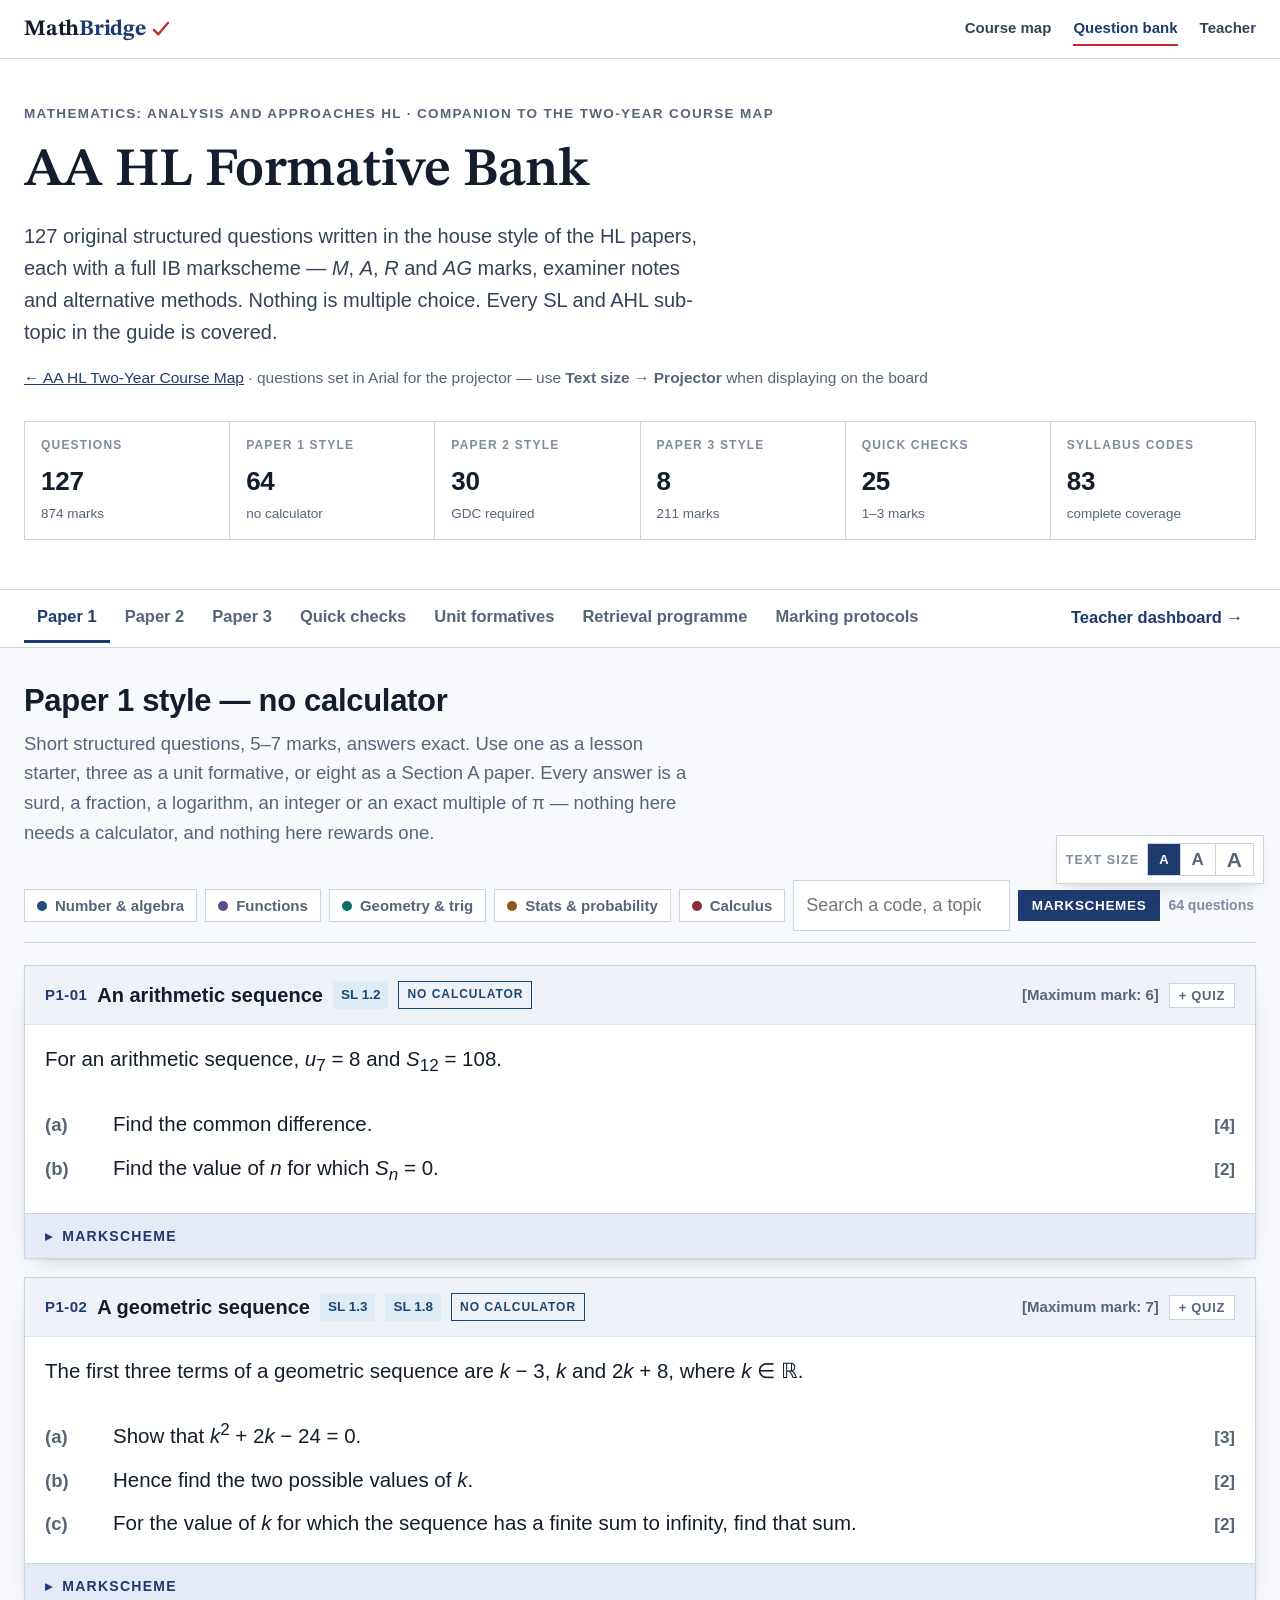
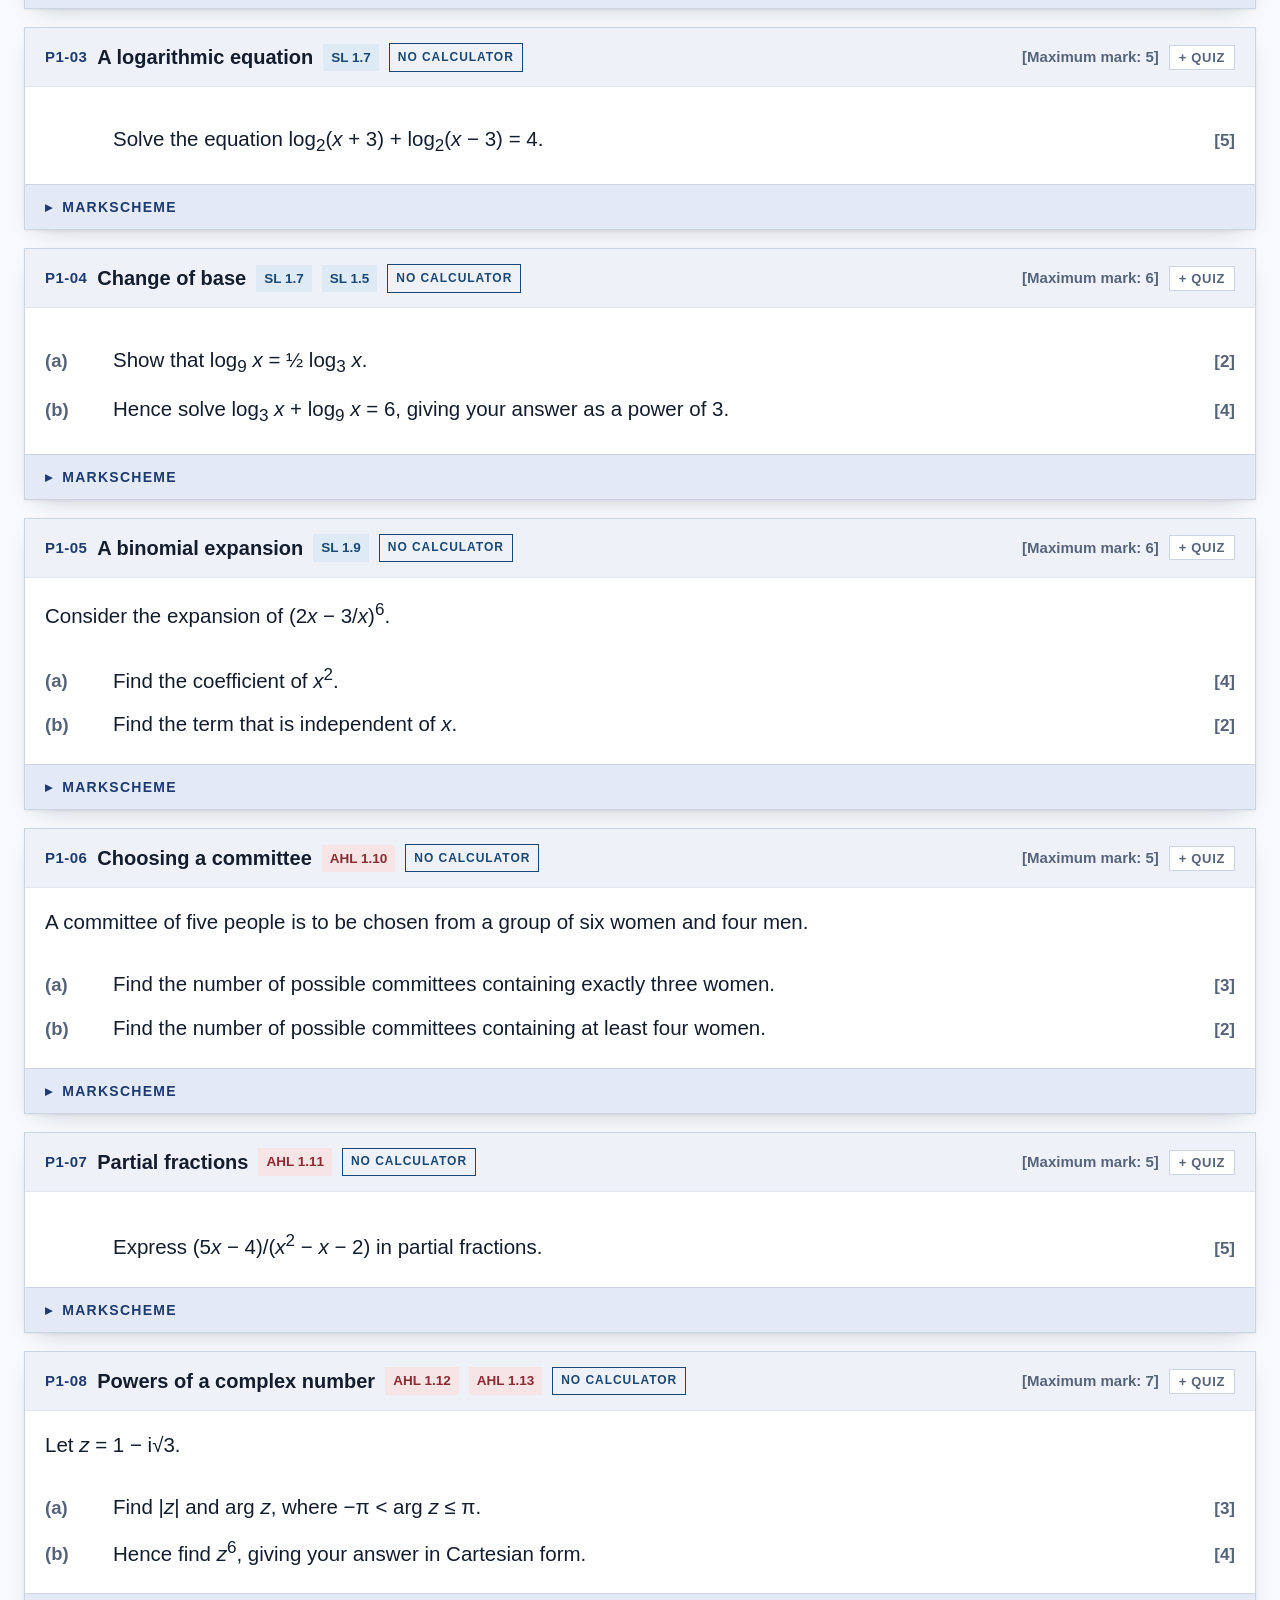
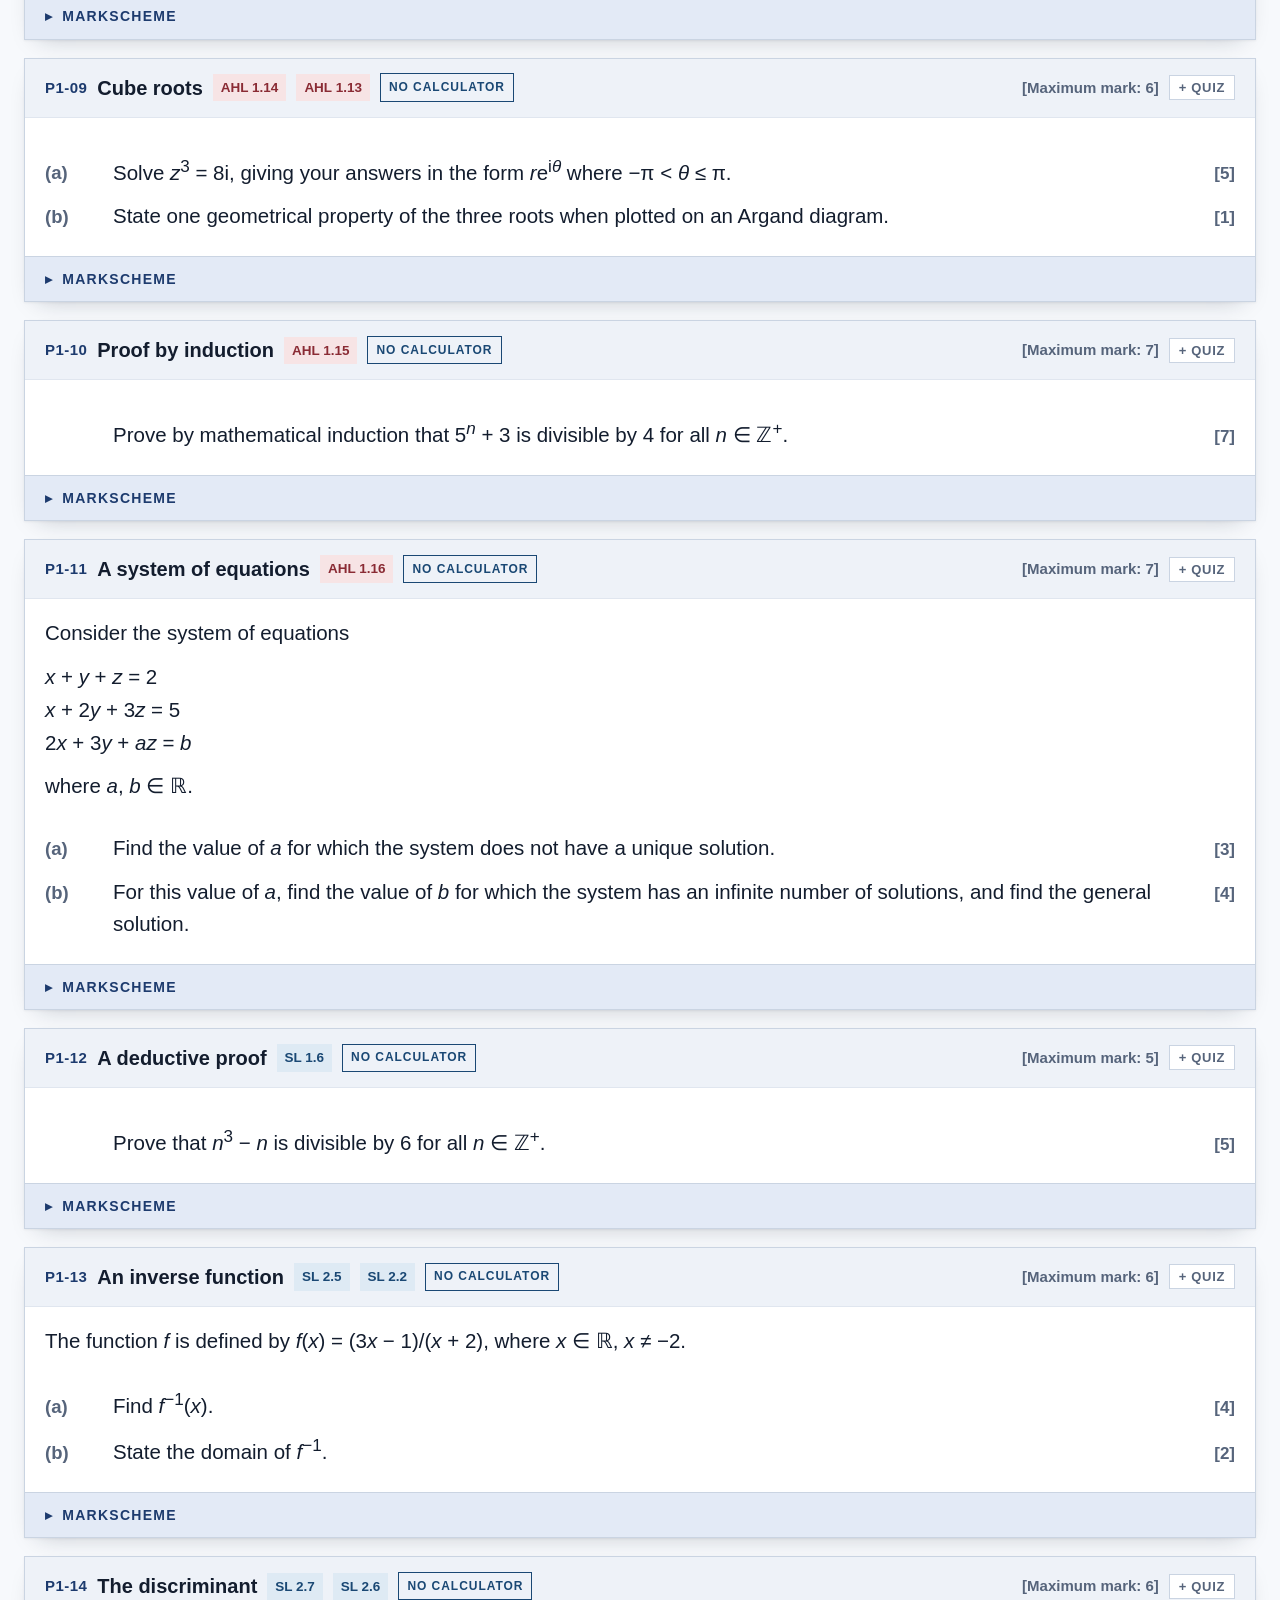
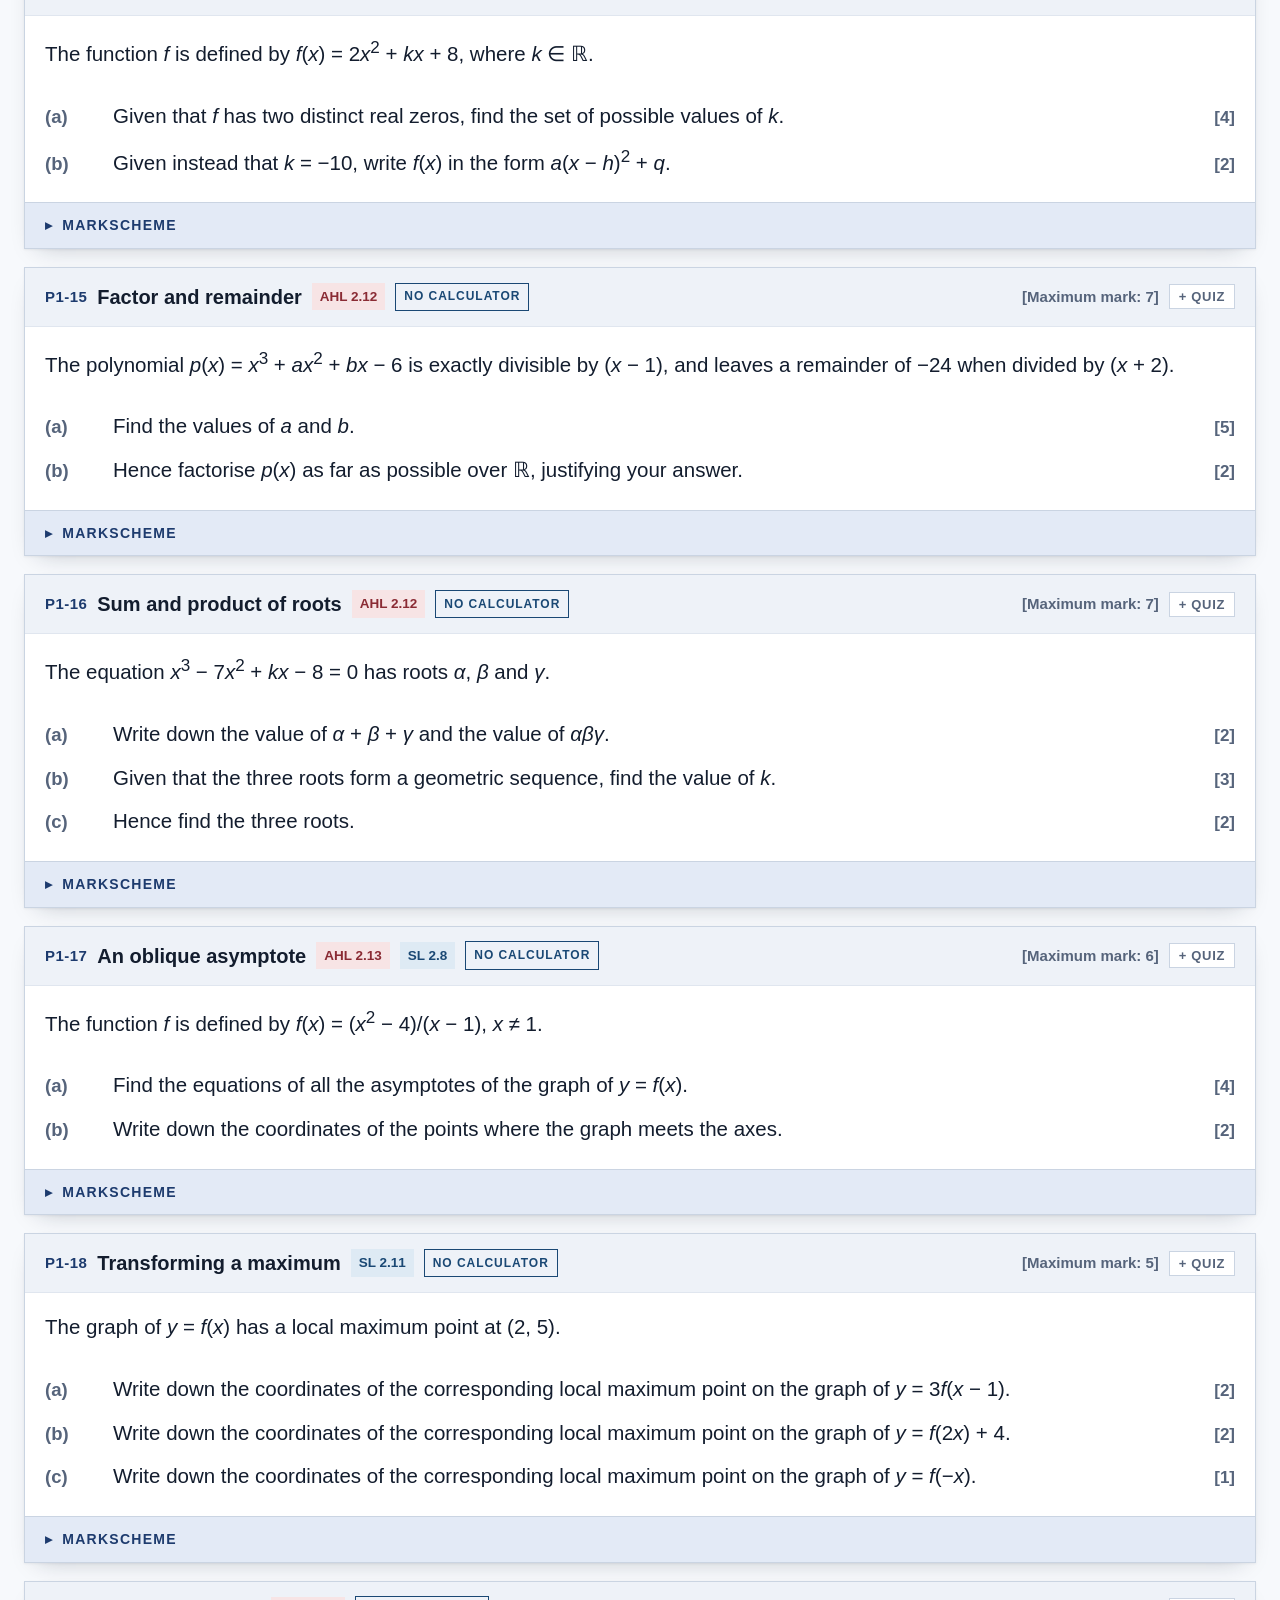
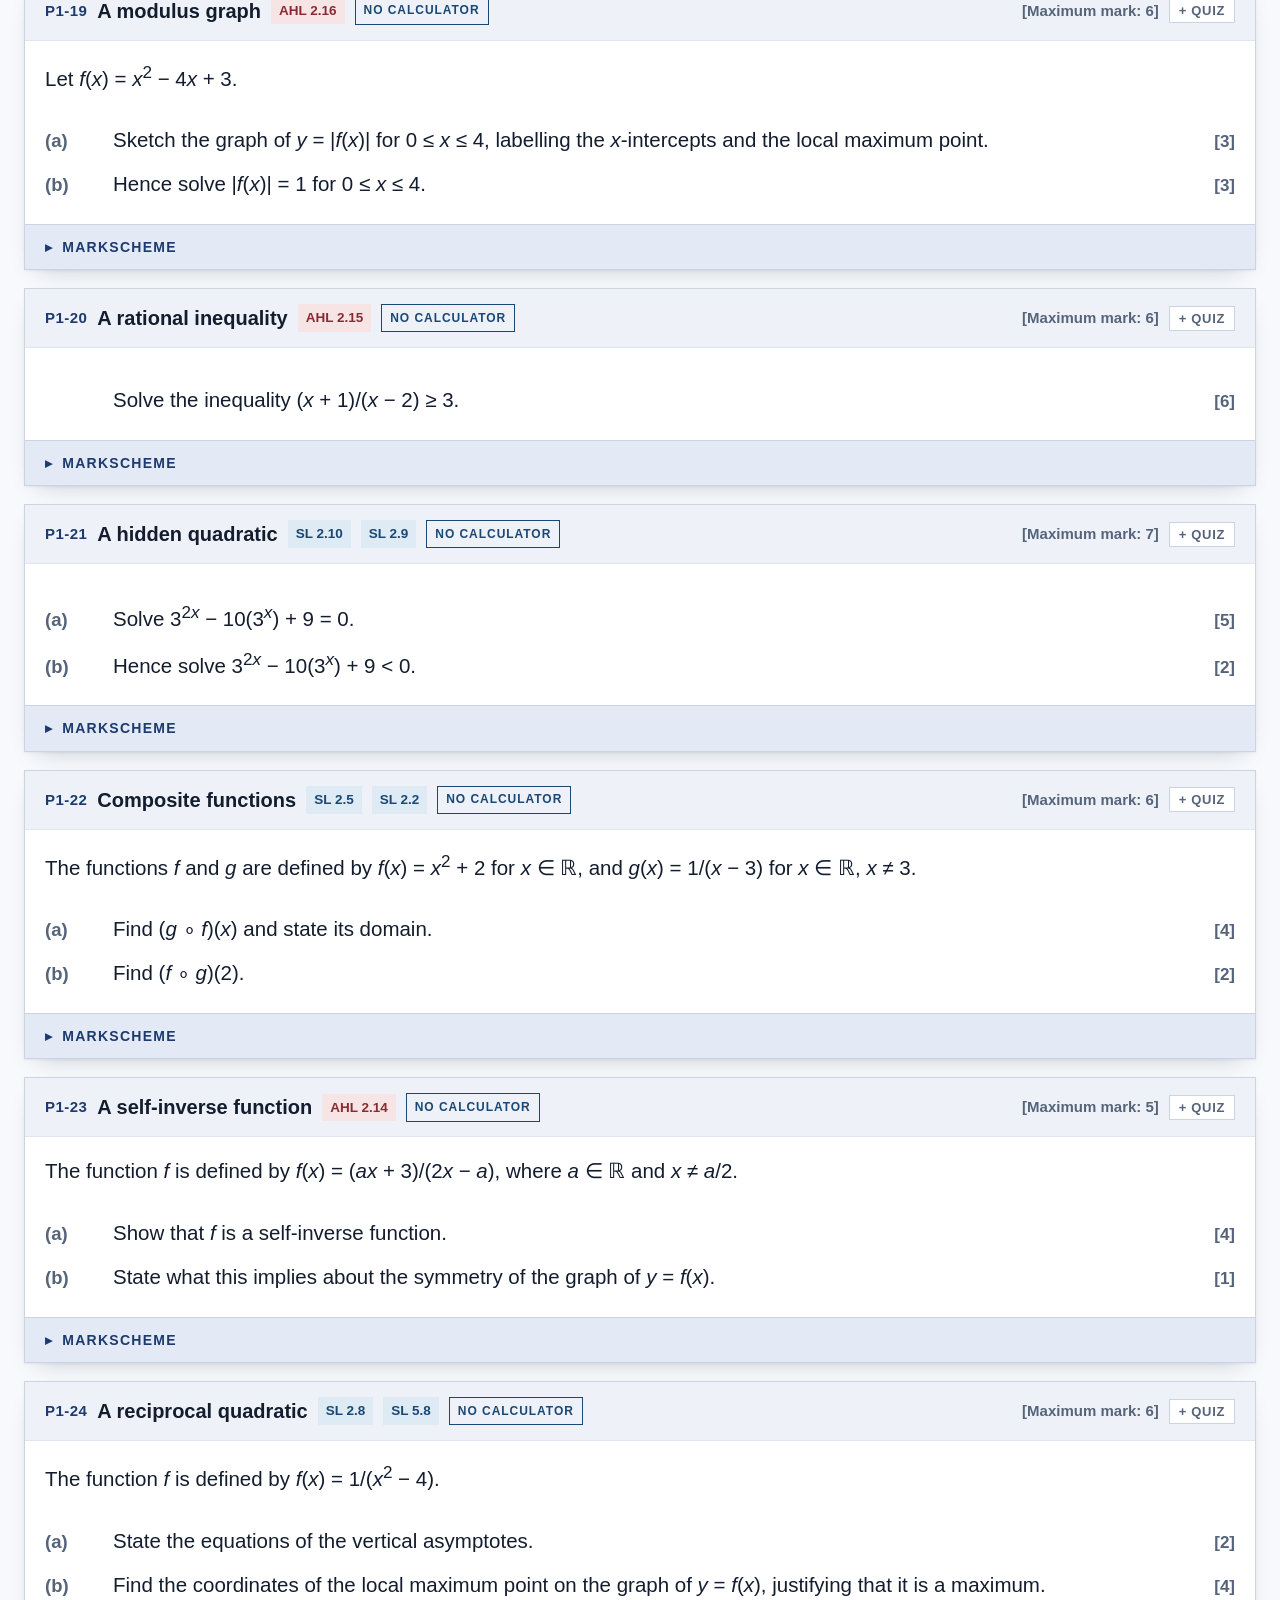
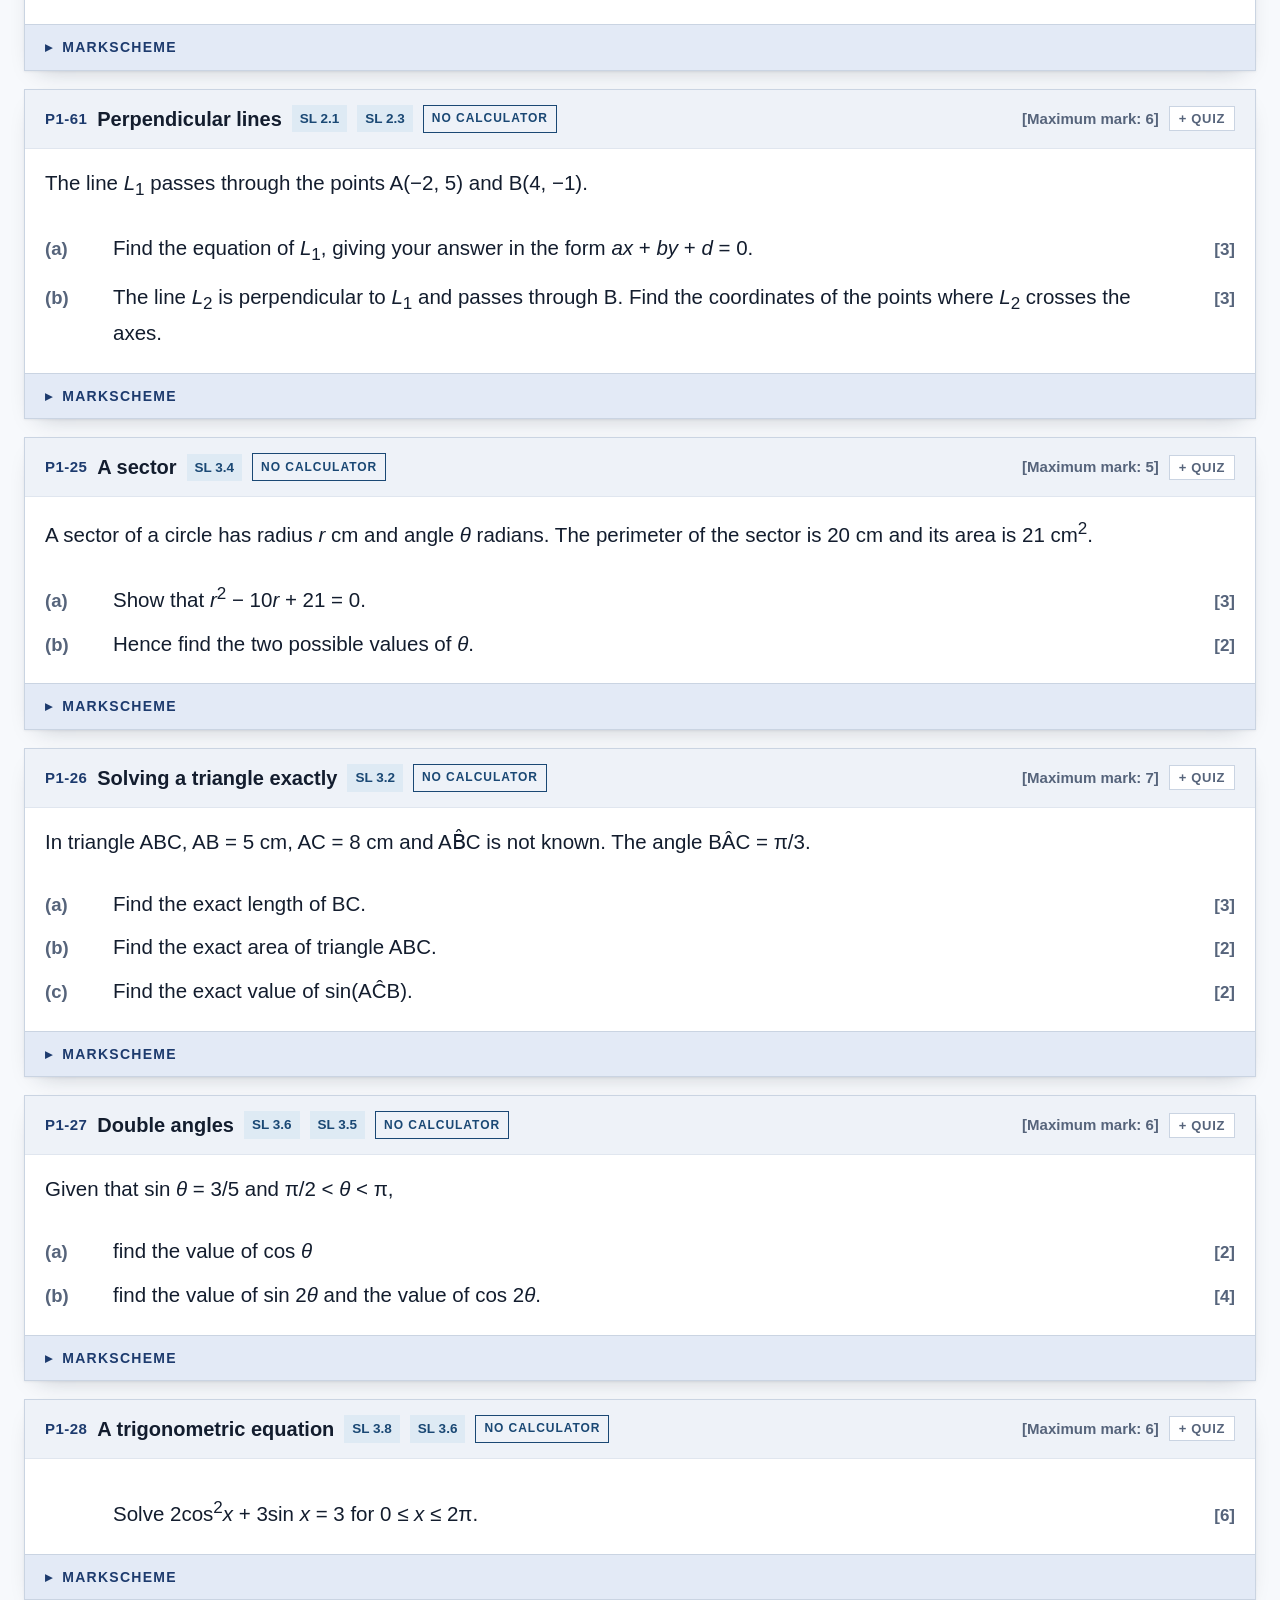
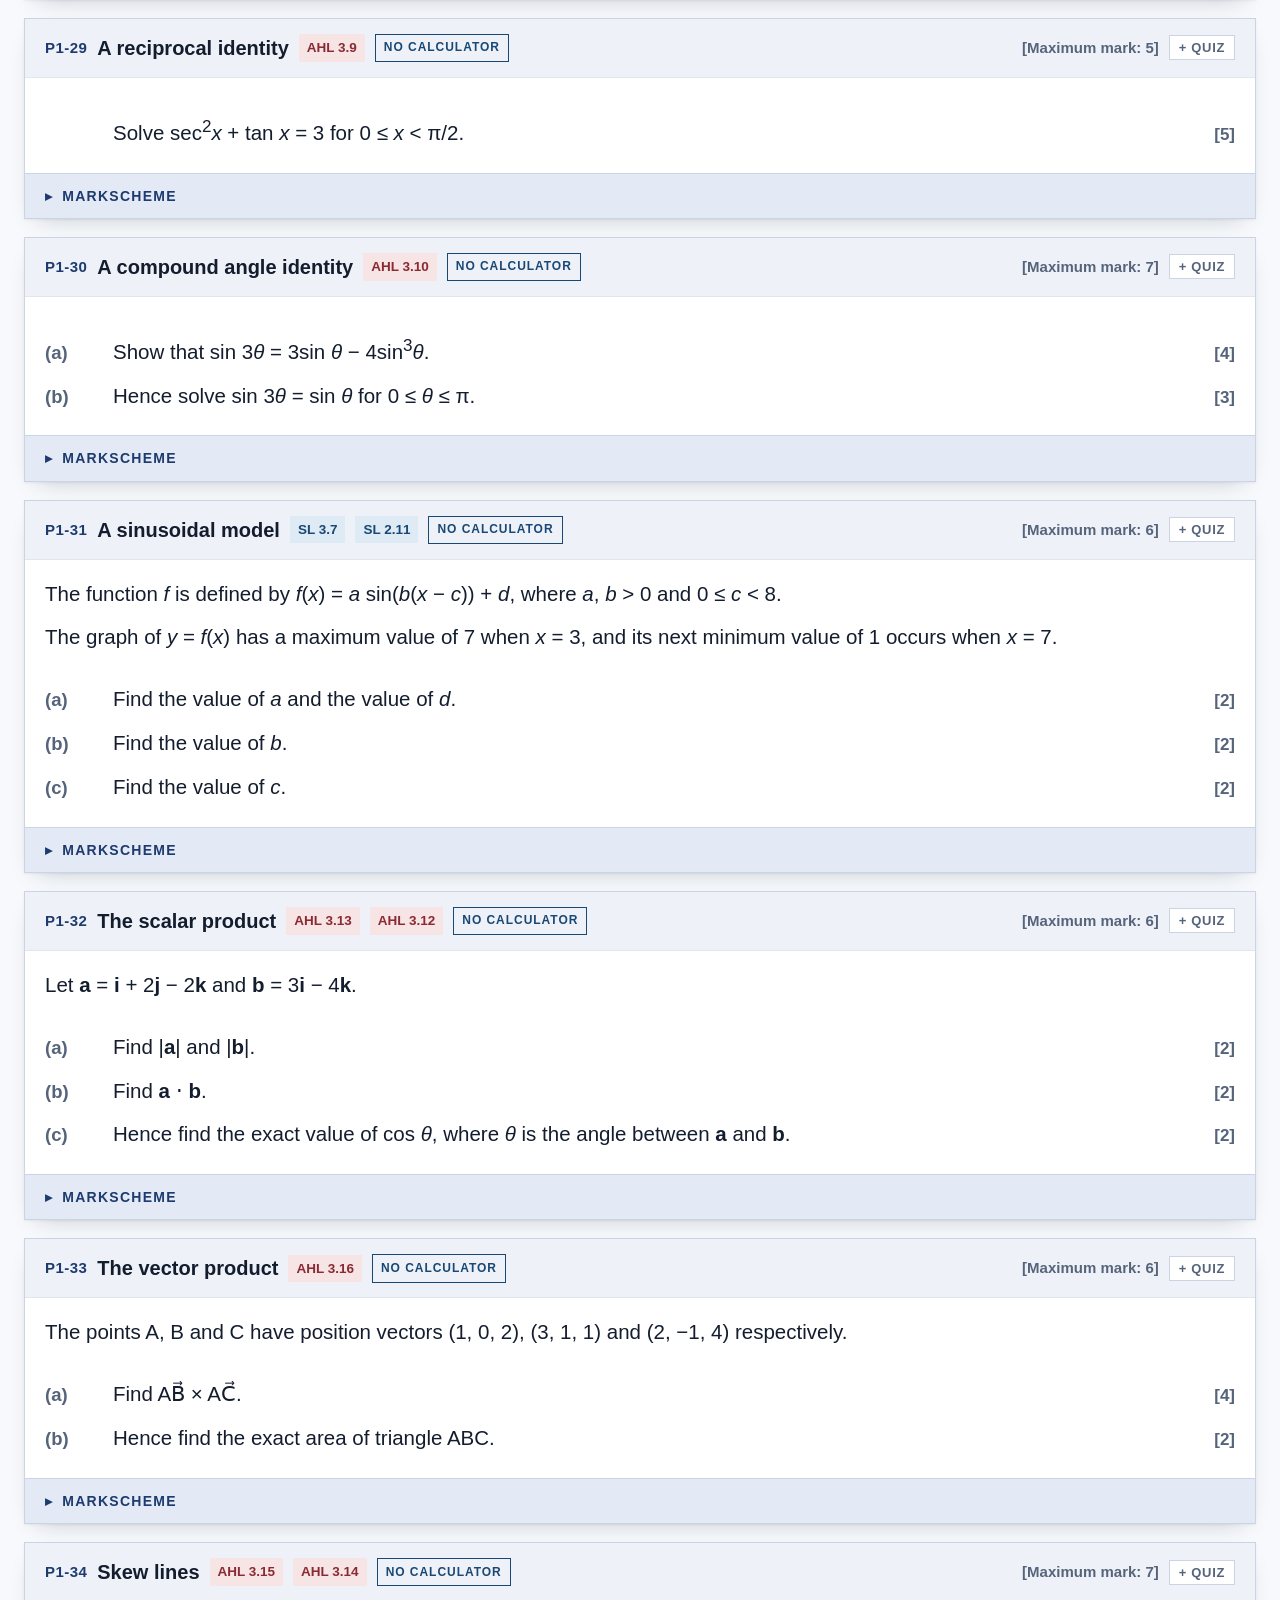
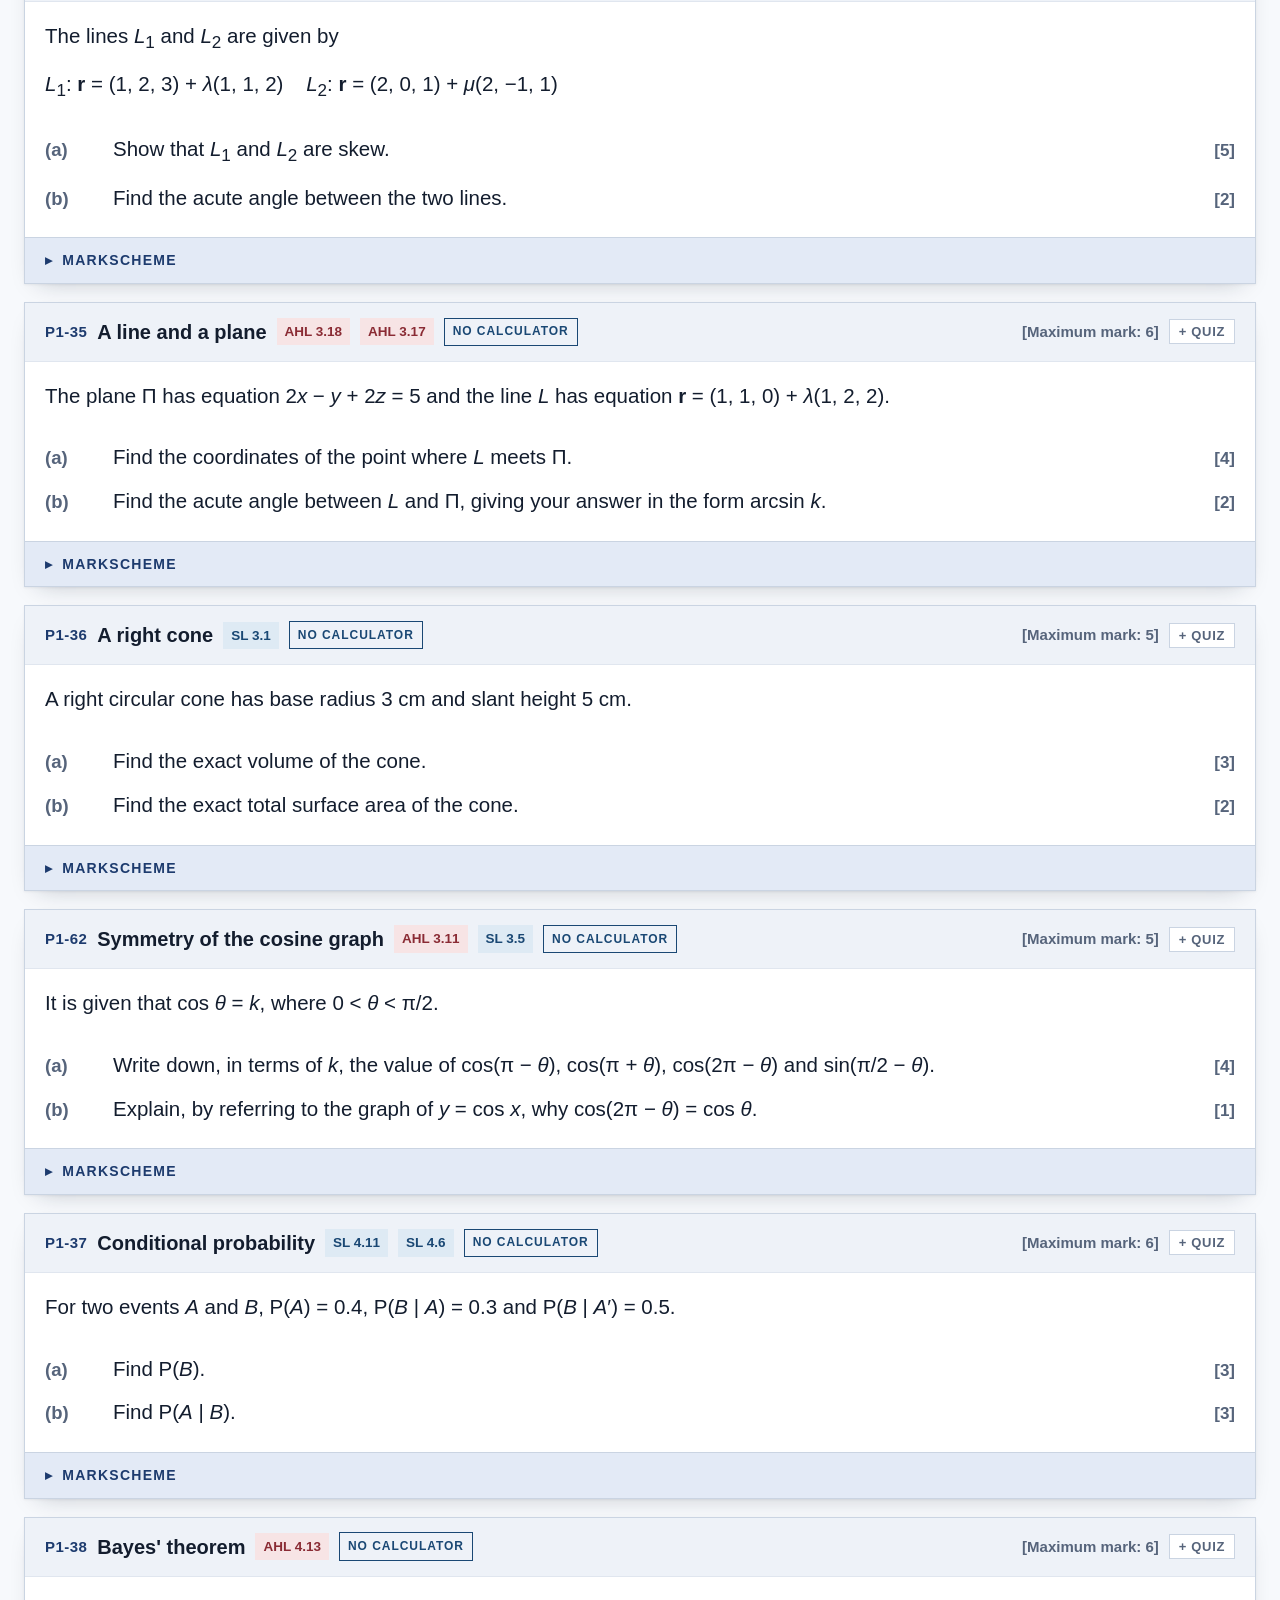
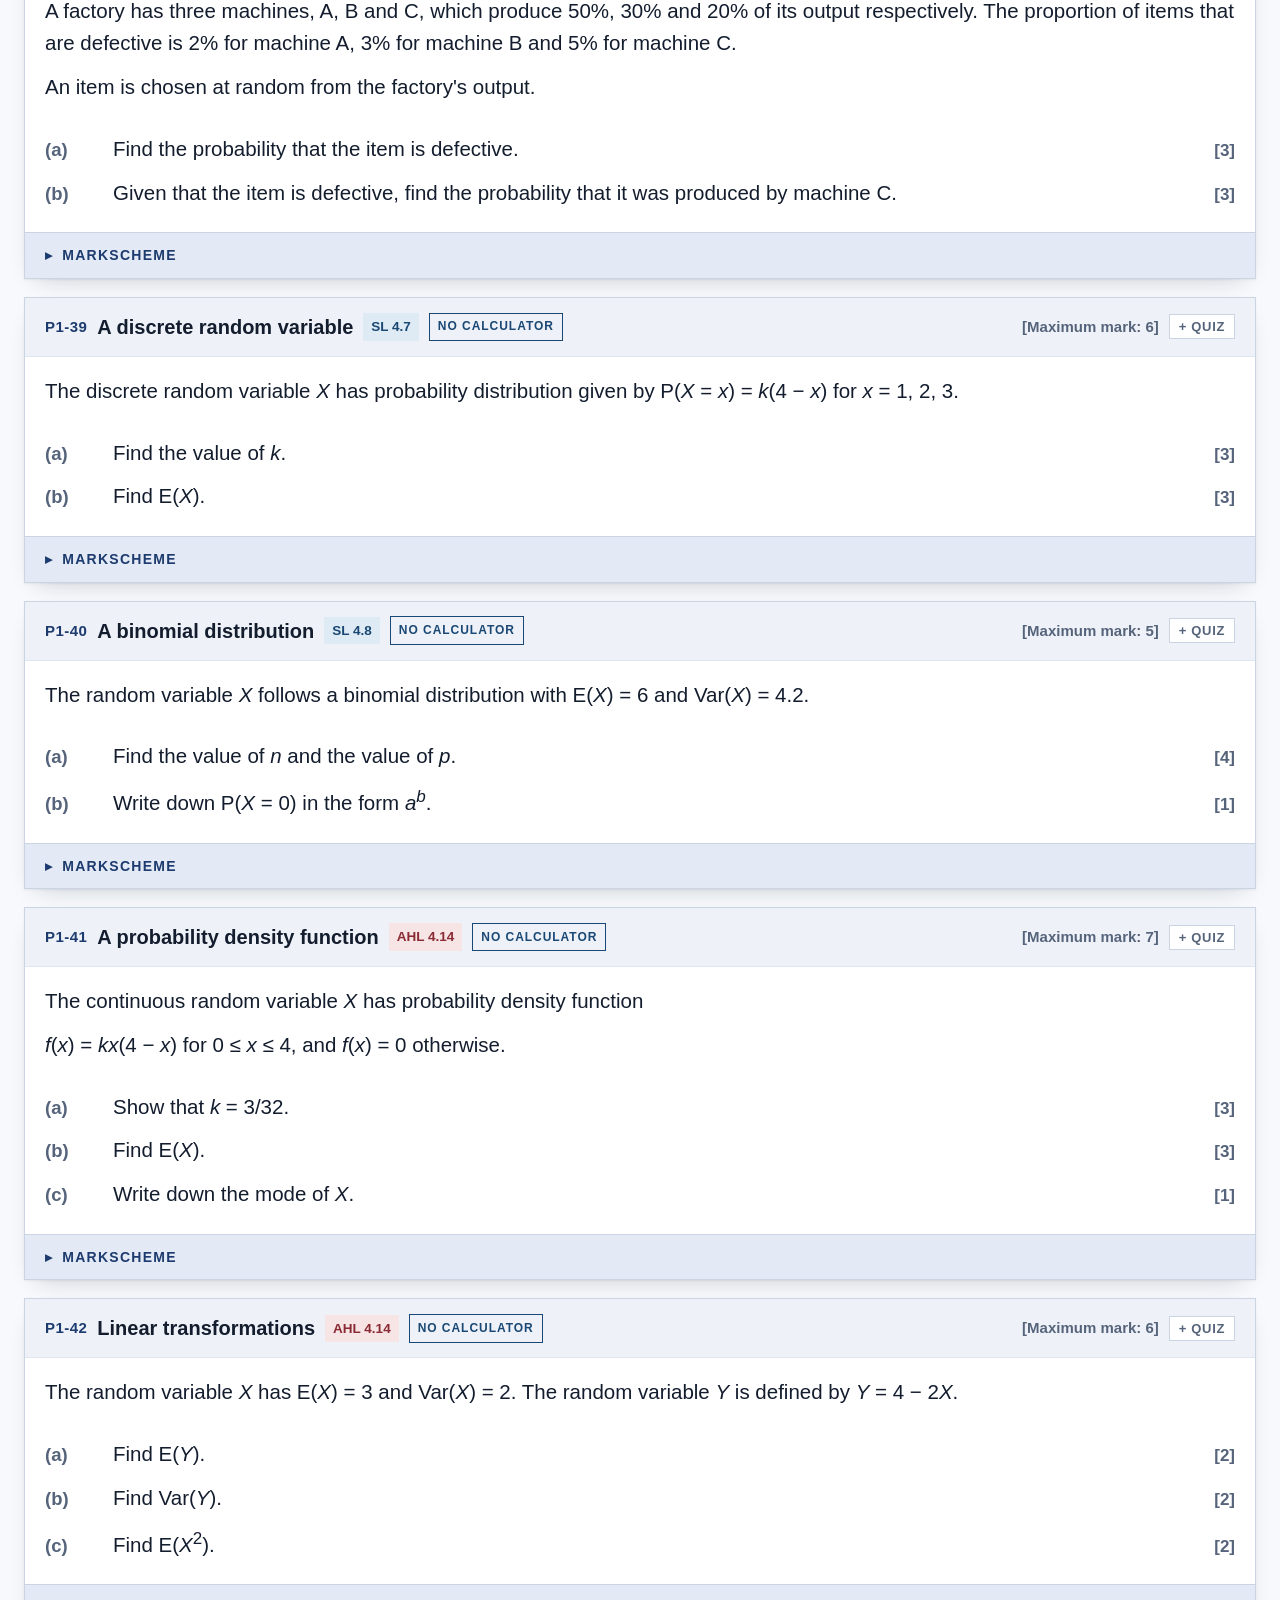
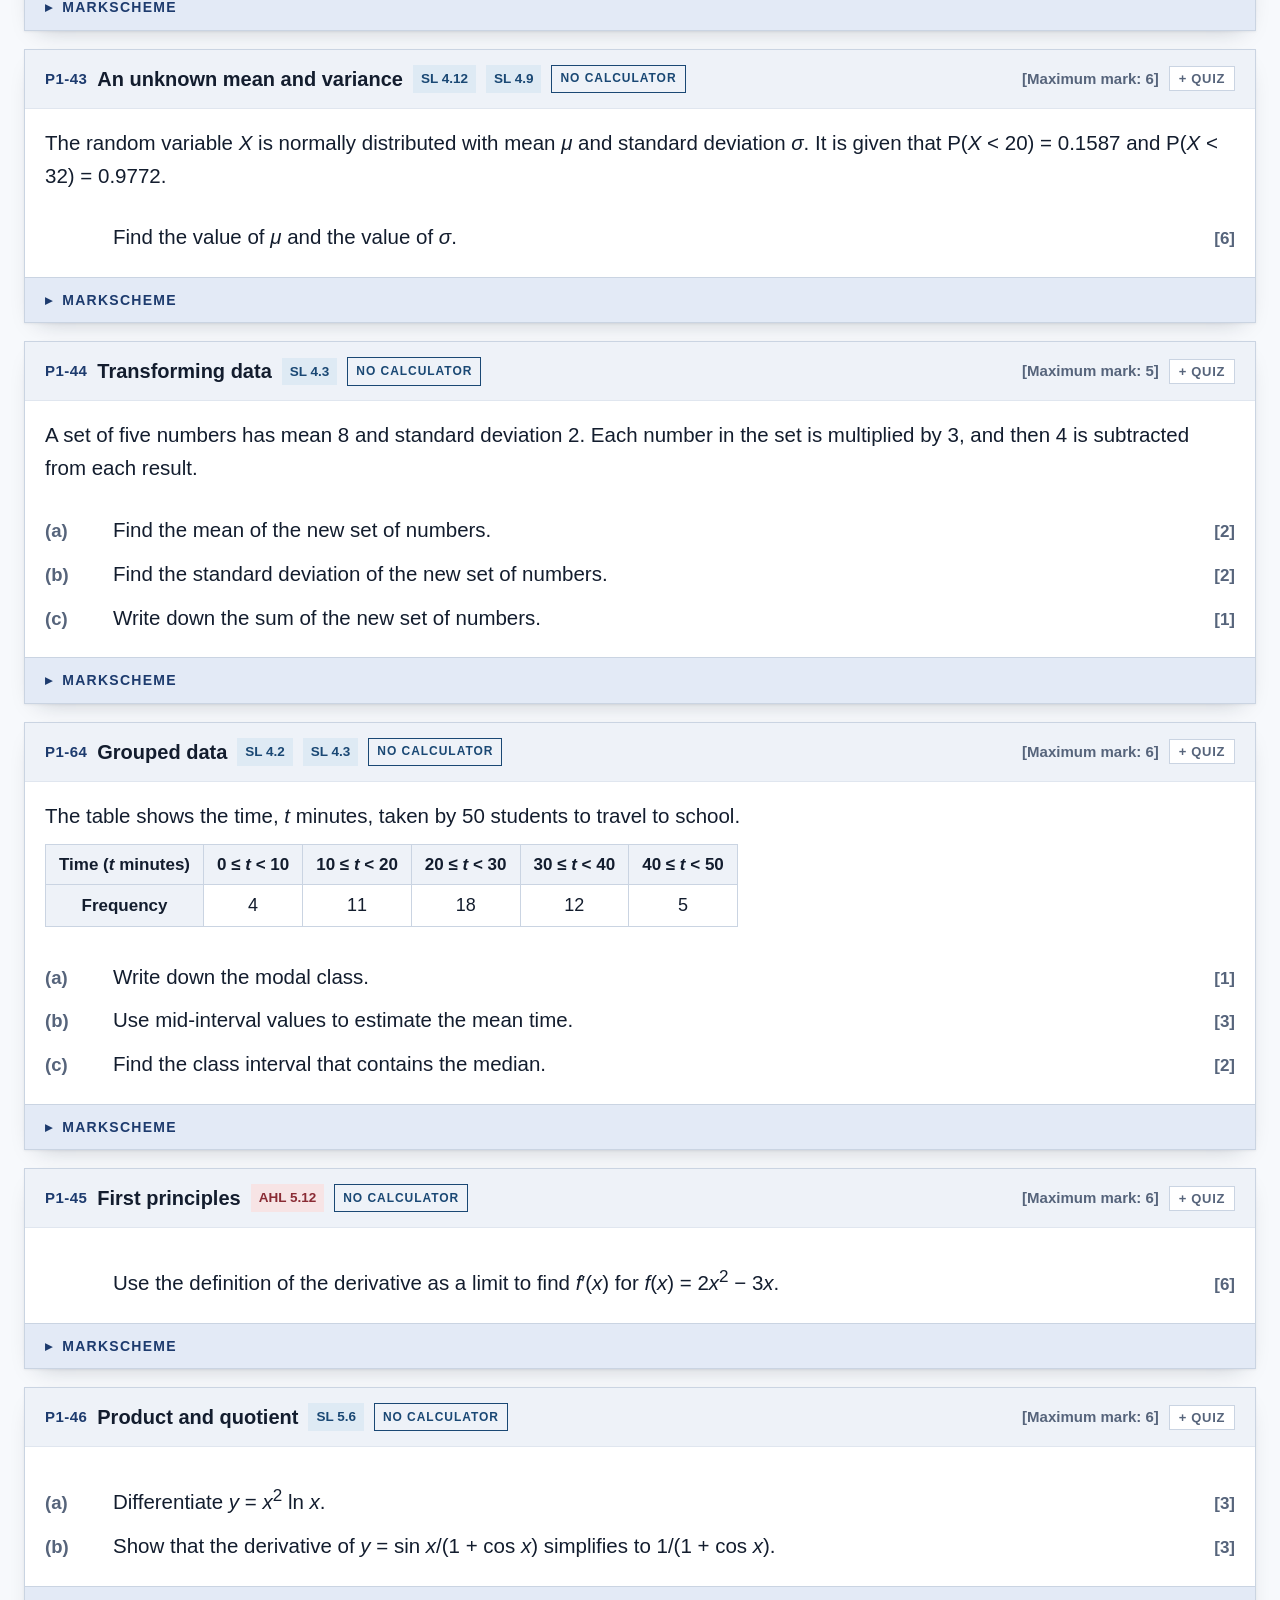
==== commit 3fc57d16: "Redesign site around student entry and teacher marking - New homepage: students type a quiz code to " ====
--- a/formative-bank/index.html
+++ b/formative-bank/index.html
@@ -13,20 +13,25 @@
 <meta property="og:description" content="127 original IB DP Mathematics: Analysis and Approaches HL questions in Paper 1, 2 and 3 style, each with a full markscheme, plus unit formatives, a retrieval programme and marking protocols.">
 <meta property="og:url" content="https://jameswangjianbo-netizen.github.io/mathbridge-site/formative-bank/">
 <meta name="twitter:card" content="summary">
-<link rel="icon" href="data:image/svg+xml,%3Csvg xmlns='http://www.w3.org/2000/svg' viewBox='0 0 40 40'%3E%3Crect width='40' height='40' rx='8' fill='%231F4E79'/%3E%3Ctext x='20' y='27' font-family='Georgia' font-size='18' fill='white' text-anchor='middle'%3E%E2%88%AB%3C/text%3E%3C/svg%3E">
-<link rel="stylesheet" href="https://fonts.googleapis.com/css2?family=Source+Serif+4:ital,opsz,wght@0,8..60,400;0,8..60,600;0,8..60,700;1,8..60,400;1,8..60,600&family=IBM+Plex+Sans:ital,wght@0,400;0,500;0,600;1,400&family=IBM+Plex+Mono:ital,wght@0,400;0,500;0,600;1,600&display=swap">
+<link rel="icon" href="data:image/svg+xml,%3Csvg xmlns='http://www.w3.org/2000/svg' viewBox='0 0 40 40'%3E%3Crect width='40' height='40' rx='8' fill='%23131D2E'/%3E%3Cpath d='M10 21 L17 28 L31 11' fill='none' stroke='%23FF7A73' stroke-width='4.5' stroke-linecap='round' stroke-linejoin='round'/%3E%3C/svg%3E">
 
 <link rel="stylesheet" href="../assets/bank.css">
 <link rel="stylesheet" href="../assets/quiz.css">
+<link rel="stylesheet" href="https://fonts.googleapis.com/css2?family=STIX+Two+Text:ital,wght@0,400..700;1,400..700&family=Kalam:wght@400;700&family=IBM+Plex+Mono:wght@400;500;600&display=swap">
+<link rel="stylesheet" href="../assets/site.css">
 </head>
 <body>
 
+<header class="topbar"><div class="bar-in">
+  <a class="brand" href="../">Math<span>Bridge</span><svg viewBox="0 0 20 18" aria-hidden="true"><path d="M2 10 L7 15 L18 2"/></svg></a>
+  <nav aria-label="Site"><a href="../course-map/">Course map</a><a href="../formative-bank/" aria-current="page">Question bank</a><a href="../teacher/">Teacher</a></nav>
+</div></header>
 <header class="masthead">
   <div class="wrap">
     <p class="eyebrow">Mathematics: Analysis and Approaches HL &middot; Companion to the two-year course map</p>
     <h1>AA HL Formative Bank</h1>
     <p class="standfirst">127 original structured questions written in the house style of the HL papers, each with a full IB markscheme &mdash; <em>M</em>, <em>A</em>, <em>R</em> and <em>AG</em> marks, examiner notes and alternative methods. Nothing is multiple choice. Every SL and AHL sub-topic in the guide is covered.</p>
-    <p class="byline"><a href="../">&larr; AA HL Two-Year Course Map</a> &middot; set in Arial throughout &mdash; use <strong>Text size &rarr; Projector</strong> when displaying on the board</p>
+    <p class="byline"><a href="../course-map/">&larr; AA HL Two-Year Course Map</a> &middot; questions set in Arial for the projector &mdash; use <strong>Text size &rarr; Projector</strong> when displaying on the board</p>
     <dl class="facts">
       <div class="fact"><dt>Questions</dt><dd>127<small>874 marks</small></dd></div>
       <div class="fact"><dt>Paper 1 style</dt><dd>64<small>no calculator</small></dd></div>
@@ -88,7 +93,7 @@
 </main>
 
 <footer class="pagefoot"><div class="wrap">
-All questions are original, written in the style of the current HL papers and marked using the conventions of the published markschemes. Syllabus references follow the guide for first assessment 2021, updated November 2024. Companion to the <a href="../">AA HL Two-Year Course Map</a>.
+All questions are original, written in the style of the current HL papers and marked using the conventions of the published markschemes. Syllabus references follow the guide for first assessment 2021, updated November 2024. Companion to the <a href="../course-map/">AA HL Two-Year Course Map</a>.
 </div></footer>
 
 <script src="../assets/items.js"></script>
--- a/assets/quiz.css
+++ b/assets/quiz.css
@@ -6,14 +6,7 @@
 [hidden]{display:none !important}
 .sr{position:absolute;width:1px;height:1px;overflow:hidden;clip:rect(0 0 0 0);white-space:nowrap}
 
-/* ---------- page header for quiz/teacher ---------- */
-.topbar{background:var(--surface);border-bottom:1px solid var(--rule)}
-.topbar .wrap{display:flex;flex-wrap:wrap;align-items:center;gap:1.2rem 2rem;padding:1.6rem 2.4rem}
-.brand{font-weight:700;font-size:1.7rem;color:var(--ink);text-decoration:none;letter-spacing:.01em}
-.brand span{color:var(--accent)}
-.topbar nav{display:flex;gap:1.6rem;margin-left:auto;font-size:1.55rem;flex-wrap:wrap}
-.topbar nav a{color:var(--muted);text-decoration:none;font-weight:600}
-.topbar nav a:hover,.topbar nav a[aria-current="page"]{color:var(--accent)}
+/* ---------- page header for quiz/teacher (top bar lives in site.css) ---------- */
 .pagehead{padding:3.6rem 0 2.4rem}
 .pagehead h1{font-size:clamp(3rem,4.4vw,4.4rem);letter-spacing:-.012em}
 .pagehead p{color:var(--ink-2);max-width:64ch;margin:1.2rem 0 0;font-size:1.9rem}
@@ -100,6 +93,7 @@
 .sym{appearance:none;cursor:pointer;background:var(--surface-2);border:1px solid var(--rule-soft);color:var(--ink);font:inherit;font-size:1.6rem;min-width:3.4rem;padding:.3rem .6rem}
 .sym:hover{border-color:var(--accent);color:var(--accent)}
 .topbar .zoom{position:static;box-shadow:none;border:0;padding:0;background:none}
+.topbar .zoom span{font-size:12px}.topbar .zoom button{padding:5px 10px}.topbar .zoom button:nth-child(1){font-size:13px}.topbar .zoom button:nth-child(2){font-size:16px}.topbar .zoom button:nth-child(3){font-size:19px}
 
 /* ---------- teacher: tables & lists ---------- */
 .tablewrap table.data tr.clickable{cursor:pointer}
@@ -141,7 +135,7 @@
 /* marking */
 .markhead{display:flex;flex-wrap:wrap;gap:1rem 2rem;align-items:center;justify-content:space-between}
 .markpart{display:grid;grid-template-columns:5.6rem 1fr;gap:.6rem 1.2rem;padding:1.4rem 2rem;border-top:1px solid var(--rule-soft)}
-.markpart .slot{grid-column:2;display:grid;grid-template-columns:minmax(0,1fr) 22rem;gap:1.2rem}
+.markpart .slot{grid-column:2;display:grid;grid-template-columns:minmax(0,1fr) 30rem;gap:1.2rem 2rem}
 .markpart .mk{display:flex;flex-direction:column;gap:.6rem}
 .markpart .mk .mkrow{display:flex;align-items:center;gap:.6rem;font-weight:700;font-size:1.7rem}
 .markpart .mk input[type=number]{width:7.4rem;font-size:2rem;font-weight:700;text-align:center;padding:.6rem}
@@ -182,7 +176,7 @@
 .tabbar .tab.link{color:var(--accent);text-decoration:none;margin-left:auto}
 
 @media (max-width:900px){
-  .topbar .wrap,.actionbar .wrap,.markbar .wrap{padding-left:1.6rem;padding-right:1.6rem}
+  .actionbar .wrap,.markbar .wrap{padding-left:1.6rem;padding-right:1.6rem}
   .qpart,.markpart{grid-template-columns:1fr;padding:1.2rem 1.6rem}
   .qpart .slot,.markpart .slot{grid-column:1}
   .markpart .slot{grid-template-columns:1fr}
@@ -196,3 +190,39 @@
   .itemfb{margin:0 1.6rem 1.4rem}
 }
 @media print{ .actionbar,.markbar,.tray,.addq,.toast,.topbar nav{display:none !important} }
+
+/* ---------- verdicts: the examiner's pen ---------- */
+.verdict{display:flex;flex-wrap:wrap;gap:.4rem;margin-bottom:.6rem}
+.verdict button{appearance:none;cursor:pointer;display:inline-flex;align-items:center;gap:.5rem;background:var(--surface);border:1px solid var(--rule);color:var(--ink-2);font:inherit;font-size:1.45rem;font-weight:700;padding:.5rem .9rem}
+.verdict button svg{width:1.7rem;height:1.7rem}
+.verdict button b{font-family:var(--hand);color:var(--pen);font-size:1.9rem;line-height:1}
+.verdict button:hover{border-color:var(--pen)}
+.verdict button[aria-pressed="true"]{border-color:var(--pen);background:var(--pen-soft);color:var(--ink)}
+.strip{display:inline-flex;flex-wrap:wrap;gap:.2rem;font-family:var(--hand);font-weight:700;color:var(--pen);font-size:1.8rem;line-height:1}
+.strip .sv{display:inline-flex;align-items:center;justify-content:center;width:2.2rem;height:2.2rem;border:1px solid var(--rule-soft);background:var(--surface)}
+.strip .sv svg{width:1.5rem;height:1.5rem}
+.strip .sv.none{color:var(--faint);font-family:Arial,sans-serif;font-size:1.4rem;font-weight:400}
+.partsum h3{font-family:var(--display);font-size:2.3rem}
+.partsum ol{list-style:none;margin:1.4rem 0 0;padding:0}
+.partsum li{display:grid;grid-template-columns:minmax(12rem,16rem) 1fr auto;gap:1.4rem;align-items:center;padding:.7rem 0;border-top:1px solid var(--rule-soft);font-size:1.6rem}
+.partsum .pn{font-weight:700}
+.partsum .pn small{font-family:var(--mono);color:var(--faint);font-weight:500;margin-left:.4rem}
+.partsum .pbar{display:flex;height:1.2rem;background:var(--surface-2);overflow:hidden}
+.partsum .pbar i{display:block}
+.partsum .pbar .c{background:var(--ok)} .partsum .pbar .p{background:var(--gold)} .partsum .pbar .x{background:var(--pen)}
+.partsum .pc{white-space:nowrap;color:var(--muted);font-variant-numeric:tabular-nums;display:inline-flex;align-items:center;gap:.3rem}
+.partsum .pc svg{width:1.4rem;height:1.4rem}
+.bigcode{font-size:5.6rem;line-height:1;margin:1.6rem 0 0;color:var(--ink);letter-spacing:.2em}
+
+/* student feedback on a part */
+.fb{margin-top:.9rem;border-left:3px solid var(--pen);background:var(--surface);border-top:1px solid var(--rule-soft);border-right:1px solid var(--rule-soft);border-bottom:1px solid var(--rule-soft);padding:1rem 1.3rem}
+.fb .fbm{display:flex;align-items:center;gap:.8rem;font-weight:700;font-size:1.65rem;color:var(--ink)}
+.fb .fbm svg{width:2.4rem;height:2.4rem}
+.fb .fbm .penmark{font-size:2.6rem;min-width:2.4rem}
+.fb .fbm .mm{margin-left:auto;font-family:var(--display);font-weight:600;color:var(--pen);font-size:2rem;font-variant-numeric:tabular-nums}
+.fb .fbc{white-space:pre-wrap;color:var(--ink);margin-top:.4rem;font-family:var(--hand);font-size:2rem;line-height:1.35;color:var(--pen)}
+.fb.full,.fb.zero{background:var(--surface)}
+.score{font-family:var(--display);font-weight:600;color:var(--pen)}
+.score small{font-family:var(--display)}
+.overall{font-family:var(--hand);font-size:2.2rem;line-height:1.4;color:var(--pen);border-left-color:var(--pen)}
+@media (max-width:900px){ .partsum li{grid-template-columns:1fr auto}.partsum .pbar{grid-column:1 / -1;grid-row:2} .bigcode{font-size:4.2rem} }
--- a/assets/site.css
+++ b/assets/site.css
@@ -0,0 +1,81 @@
+/*
+ * MathBridge site identity: squared exercise paper, typeset maths, and the examiner's red pen.
+ * Loaded after each page's own styles so the tokens here win. Shared chrome uses px (not rem)
+ * because the course map and the bank use different root font sizes.
+ */
+:root{
+  --paper:#F7F9FC; --grid:#DCE5F0; --surface:#FFFFFF; --surface-2:#EEF2F8; --surface-3:#E2E8F1;
+  --ink:#131D2E; --ink-2:#34425A; --muted:#56647B; --faint:#7F8BA0;
+  --rule:#CAD4E2; --rule-soft:#E0E6EF;
+  --accent:#1D3B6E; --accent-soft:#E3EAF6; --accent-ink:#152C54;
+  --pen:#C62A2F; --pen-soft:#FBE7E6;
+  --ok:#1F7A4D; --ok-soft:#E1F2E8;
+  --shadow:0 1px 2px rgba(19,29,46,.06), 0 10px 24px -14px rgba(19,29,46,.28);
+  --display:"STIX Two Text", "STIX Two", "Cambria Math", Georgia, serif;
+  --serif:var(--display);
+  --hand:"Kalam", "Segoe Print", "Bradley Hand", cursive;
+  --mono:"IBM Plex Mono", ui-monospace, Menlo, Consolas, monospace;
+}
+@media (prefers-color-scheme: dark){:root:not([data-theme="light"]){
+  --paper:#0E1522; --grid:#18233A; --surface:#141D2C; --surface-2:#1B2638; --surface-3:#223047;
+  --ink:#E9EEF6; --ink-2:#C5CFDE; --muted:#97A3B8; --faint:#707D93;
+  --rule:#2A3750; --rule-soft:#1F2A3D;
+  --accent:#9DB8EA; --accent-soft:#1A2A47; --accent-ink:#C3D4F4;
+  --pen:#FF7A73; --pen-soft:#3A1C1E;
+  --ok:#7FD1A4; --ok-soft:#14321F;
+  --shadow:0 1px 2px rgba(0,0,0,.4), 0 10px 24px -12px rgba(0,0,0,.7);
+}}
+:root[data-theme="dark"]{
+  --paper:#0E1522; --grid:#18233A; --surface:#141D2C; --surface-2:#1B2638; --surface-3:#223047;
+  --ink:#E9EEF6; --ink-2:#C5CFDE; --muted:#97A3B8; --faint:#707D93;
+  --rule:#2A3750; --rule-soft:#1F2A3D;
+  --accent:#9DB8EA; --accent-soft:#1A2A47; --accent-ink:#C3D4F4;
+  --pen:#FF7A73; --pen-soft:#3A1C1E;
+  --ok:#7FD1A4; --ok-soft:#14321F;
+  --shadow:0 1px 2px rgba(0,0,0,.4), 0 10px 24px -12px rgba(0,0,0,.7);
+}
+
+body{background-color:var(--paper)}
+.squared{
+  background-color:var(--paper);
+  background-image:linear-gradient(var(--grid) 1px,transparent 1px),linear-gradient(90deg,var(--grid) 1px,transparent 1px);
+  background-size:24px 24px;background-position:-1px -1px;
+}
+
+/* Page titles are typeset like a maths paper. */
+.masthead h1,.pagehead h1,.display{font-family:var(--display);font-weight:600;letter-spacing:-.01em}
+.masthead{background:var(--surface)}
+.masthead h1{max-width:24ch}
+
+/* ---------- shared top bar ---------- */
+.topbar{background:var(--surface);border-bottom:1px solid var(--rule);font-family:Arial,Helvetica,sans-serif}
+.topbar .wrap,.topbar .bar-in{max-width:1280px;margin:0 auto;padding:12px 24px;display:flex;flex-wrap:wrap;align-items:center;gap:10px 28px}
+.brand{display:inline-flex;align-items:baseline;gap:0;font-family:var(--display);font-size:22px;font-weight:700;color:var(--ink);text-decoration:none;letter-spacing:-.01em;line-height:1}
+.brand span{color:var(--accent)}
+.brand svg{width:18px;height:16px;margin-left:6px;align-self:center;overflow:visible}
+.brand svg path{fill:none;stroke:var(--pen);stroke-width:2.6;stroke-linecap:round;stroke-linejoin:round}
+.topbar nav{display:flex;flex-wrap:wrap;align-items:center;gap:6px 22px;margin-left:auto;font-size:15px}
+.topbar nav a{color:var(--ink-2);text-decoration:none;font-weight:600;padding:4px 0;border-bottom:2px solid transparent}
+.topbar nav a:hover{color:var(--accent)}
+.topbar nav a[aria-current="page"]{color:var(--accent);border-bottom-color:var(--pen)}
+.topbar .hint{font-size:14px}
+.topbar .linkbtn{font-size:15px}
+
+/* ---------- examiner's pen ---------- */
+.pen{font-family:var(--hand);color:var(--pen);font-weight:700;line-height:1}
+.penmark{display:inline-flex;align-items:center;justify-content:center;font-family:var(--hand);color:var(--pen);font-weight:700;font-size:1.25em;line-height:1;min-width:1.4em}
+.tick,.cross{display:inline-block;width:1em;height:1em;vertical-align:-.12em;overflow:visible}
+.tick path,.cross path{fill:none;stroke:var(--pen);stroke-width:2.4;stroke-linecap:round;stroke-linejoin:round}
+
+/* Inline code like quiz codes and item ids */
+.qcode{font-family:var(--mono);font-weight:600;letter-spacing:.12em}
+
+.sitefoot{border-top:1px solid var(--rule);background:var(--surface);color:var(--muted);font:14px/1.6 Arial,Helvetica,sans-serif}
+.sitefoot .bar-in{max-width:1280px;margin:0 auto;padding:28px 24px 40px;display:flex;flex-wrap:wrap;gap:12px 32px;justify-content:space-between}
+.sitefoot a{color:var(--ink-2)}
+
+@media (max-width:700px){
+  .topbar .wrap,.topbar .bar-in{padding:10px 16px;gap:8px 18px}
+  .topbar nav{margin-left:0;gap:4px 16px;font-size:14px}
+  .sitefoot .bar-in{padding:24px 16px 32px}
+}
